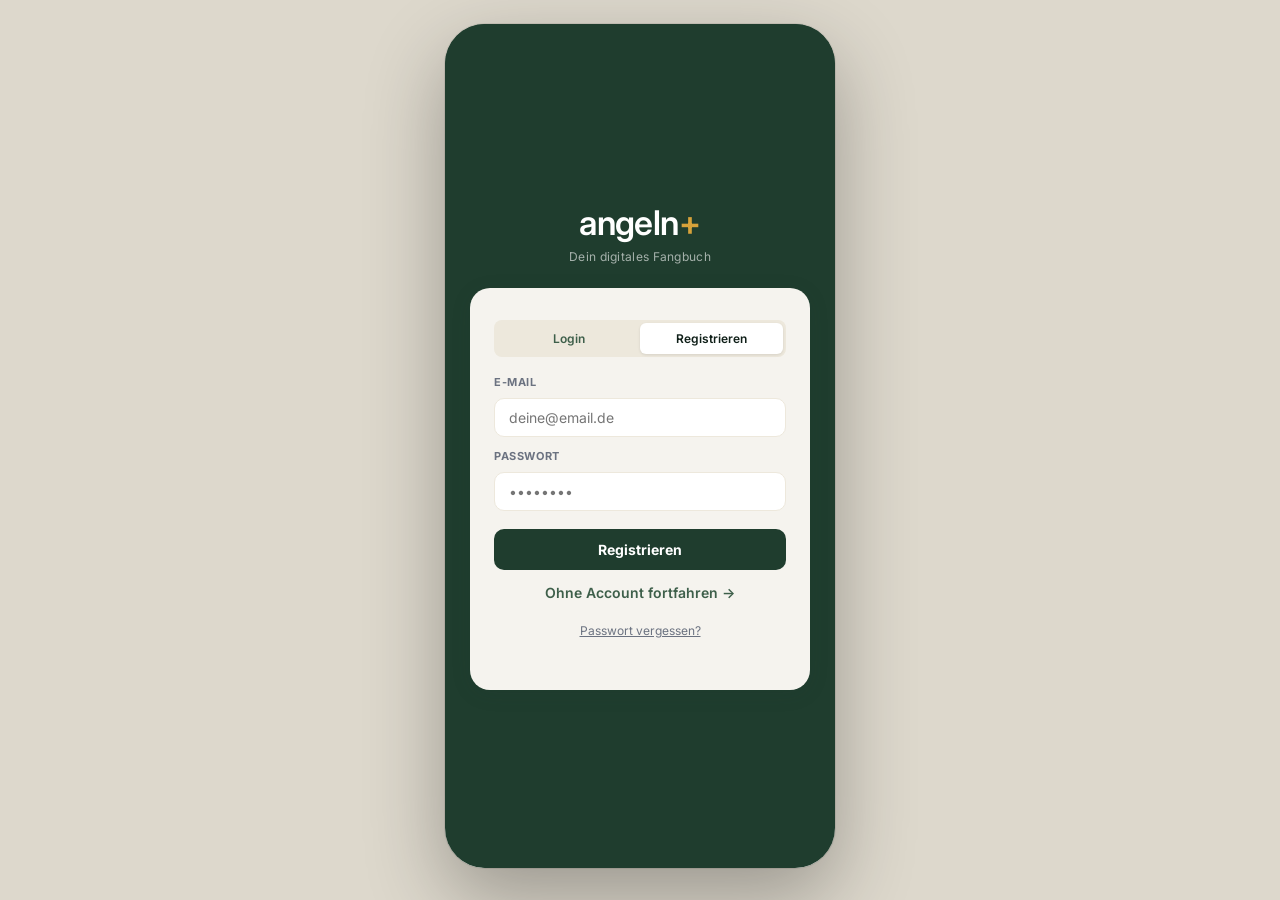
==== index.html @ 9037ef45 "Add files via upload" ====
<!DOCTYPE html>
<html lang="de">
<head>
<meta charset="UTF-8">
<meta name="viewport" content="width=device-width,initial-scale=1.0,maximum-scale=1.0,viewport-fit=cover,interactive-widget=resizes-content">
<title>Angeln+</title>
<meta name="theme-color" content="#1F3D2E">
<meta name="apple-mobile-web-app-capable" content="yes">
<meta name="apple-mobile-web-app-title" content="Angeln+">
<link rel="manifest" href="data:application/json;charset=utf-8,%7B%22name%22%3A%22Angeln%2B%22%2C%22short_name%22%3A%22Angeln%2B%22%2C%22start_url%22%3A%22.%22%2C%22display%22%3A%22standalone%22%2C%22background_color%22%3A%22%23F5F3EE%22%2C%22theme_color%22%3A%22%231F3D2E%22%7D">
<link rel="apple-touch-icon" href="data:image/svg+xml,<svg xmlns='http://www.w3.org/2000/svg' viewBox='0 0 100 100'><rect width='100' height='100' fill='%231F3D2E' rx='22'/><text y='68' x='50' font-size='52' font-weight='600' font-family='Inter,system-ui,sans-serif' text-anchor='middle' fill='%23A8D5B5'>A</text><text y='68' x='72' font-size='52' font-weight='700' font-family='Inter,system-ui,sans-serif' text-anchor='middle' fill='%23D6A23A'>+</text></svg>">
<link rel="preconnect" href="https://fonts.googleapis.com">
<link href="https://fonts.googleapis.com/css2?family=Inter:wght@300;400;500;600;700&display=swap" rel="stylesheet">
<script src="https://cdnjs.cloudflare.com/ajax/libs/Chart.js/4.4.1/chart.umd.min.js"></script>
<script src="https://cdn.jsdelivr.net/npm/@supabase/supabase-js@2"></script>
<link rel="stylesheet" href="https://unpkg.com/leaflet@1.9.4/dist/leaflet.css"/>
<script src="https://unpkg.com/leaflet@1.9.4/dist/leaflet.js"></script>
<link rel="stylesheet" href="https://unpkg.com/leaflet.markercluster@1.5.3/dist/MarkerCluster.css"/>
<link rel="stylesheet" href="https://unpkg.com/leaflet.markercluster@1.5.3/dist/MarkerCluster.Default.css"/>
<script src="https://unpkg.com/leaflet.markercluster@1.5.3/dist/leaflet.markercluster.js"></script>
<style>:root{
  /* v56 Design-System – Tanne / Salbei / Sand / Gold / Grau
     Variable-Namen bleiben für Rückwärtskompatibilität, Werte aktualisiert. */
  --cream:#F5F3EE;--cream-dark:#EDE8DC;
  --green-deep:#1F3D2E;--green-mid:#3E5F4A;--green-light:#7BAE8A;
  --green-pale:#C8DDD0;--green-mist:#E8F0EB;
  --beige:#F2EDE3;--text-dark:#0F1F18;--text-mid:#3E5F4A;--text-light:#6B7280;
  --gold:#D6A23A;--gold-l:#FBF3DE;--gold-d:#8B6420;
  --red:#B45A46;--rose:#FCE7E1;--rose-b:#F0AABB;--rose-t:#A04A38;
  --yellow:#FFF8E7;--yellow-b:#F0D890;--yellow-t:#7A5C10;
  --blue:#E6F1FB;--blue-t:#0C447C;
  --purple:#EEEDFE;--purple-t:#3C3489;
  --teal:#E1F5EE;--teal-t:#085041;
  /* v56 Aliase – neuer Code kann diese Namen nutzen */
  --tanne:#1F3D2E;--forest:#3E5F4A;--salbei:#E8F0EB;--salbei-lt:#F2F6F3;
  --sand:#F5F3EE;--sand-dark:#EDE8DC;--gold-soft:#FBF3DE;
  --grau:#6B7280;--grau-lt:#A8AEB5;--line:rgba(31,61,46,.08);--line-strong:rgba(31,61,46,.14);
  --sh-sm:0 2px 8px rgba(31,61,46,.06);--sh-md:0 4px 20px rgba(31,61,46,.12);
  --r:16px;--rs:10px;
  /* AP1: Inter only – Hierarchie via Weight & Größe.
     Alte Variablen-Namen bleiben für Rückwärtskompatibilität, mappen nun alle auf Inter. */
  --fa:'Inter',system-ui,-apple-system,sans-serif;
  --fs:'Inter',system-ui,-apple-system,sans-serif;
  --f-edit:'Inter',system-ui,-apple-system,sans-serif;
  --f-edit-text:'Inter',system-ui,-apple-system,sans-serif;
}
*{margin:0;padding:0;box-sizing:border-box;-webkit-tap-highlight-color:transparent;}

/* ═══════════════════════════════════════════════════════
   LAYOUT ENGINE – Starres Gehäuse, nur Mitte scrollt
   Drei Modi:
   1. Echter Browser (Desktop): zentriertes Phone-Mockup
   2. Mobiler Browser: füllt 100dvh, kein Rahmen
   3. Installed PWA: füllt 100dvh + safe-areas
═══════════════════════════════════════════════════════ */

/* ── Root-Variablen für Keyboard-sicheres Layout ── */
:root{
  --header-h: auto;   /* wird per JS gesetzt */
  --footer-h: 56px;   /* btabs Höhe */
  /* AP2: Nav-Clearance = btabs-Höhe + bottom-Offset + safe-area + Puffer.
     Wird von ALLEN scrollbaren Containern unten als padding-bottom genutzt,
     damit kein Content hinter der schwebenden Bottom-Nav verschwindet. */
  --nav-clearance: calc(var(--footer-h) + 24px + env(safe-area-inset-bottom, 0px) + 40px);
}

/* AP3: Grüner Boot-Loader (verhindert Login-Flash beim App-Start) */
#boot-loader{
  position:fixed;inset:0;z-index:99999;
  background:var(--green-deep);
  display:flex;flex-direction:column;align-items:center;justify-content:center;
  gap:24px;
  transition:opacity .3s ease;
  opacity:1;visibility:visible;
}
#boot-loader.gone{opacity:0;visibility:hidden;pointer-events:none;}
#boot-loader .bl-spinner{
  width:60px;height:60px;
  border:4px solid rgba(255,255,255,.20);
  border-top-color:#fff;
  border-radius:50%;
  animation:blSpin 1s linear infinite;
}
#boot-loader .bl-logo{
  font-family:var(--fa);font-size:28px;font-weight:500;color:#A8D5B5;letter-spacing:-.015em;
}
#boot-loader .bl-logo .hlogo-plus{color:var(--gold);font-weight:600;margin-left:1px;}
#boot-loader .bl-sub{
  font-size:12px;color:rgba(255,255,255,.60);letter-spacing:.5px;
}
@keyframes blSpin{to{transform:rotate(360deg);}}
:root{
  /* placeholder so we can keep the closing brace structure */
  --boot-loader-marker:1;
  --safe-top: env(safe-area-inset-top, 0px);
  --safe-bot: env(safe-area-inset-bottom, 0px);
}

/* ── Body: Desktop = Mockup-Modus ── */
html,body{
  height:100%;
  font-family:var(--fa);
  background:#ddd8cc;
  color:var(--text-dark);
  overscroll-behavior:none;
}
body{
  display:flex;
  justify-content:center;
  align-items:flex-start;
  padding:24px 16px 24px;
  /* v51: 100vh-Fallback für ältere Browser, 100dvh für moderne Mobile-Browser
     (vermeidet iOS-Adressleisten-Sprung). Reihenfolge wichtig — letzte Deklaration
     gewinnt wenn unterstützt. */
  min-height:100vh;
  min-height:100dvh;
}

/* ── .phone: Das Gehäuse ── */
.phone{
  /* Desktop-Mockup */
  width:390px;
  height:844px;
  min-height:unset;
  background:var(--cream);
  border-radius:40px;
  overflow:hidden;
  box-shadow:0 30px 80px rgba(0,0,0,.30), 0 0 0 1px rgba(0,0,0,.08);
  position:relative;
  /* Flex-Column: sbar + hdr = fix oben, btabs = fix unten, pages = Mitte */
  display:flex;
  flex-direction:column;
}

/* ── Mobile Browser & PWA: echtes Full-Screen ── */
@media (max-width:440px),(display-mode:standalone),(display-mode:fullscreen){
  body{
    padding:0;
    background:var(--green-deep);
    align-items:stretch;
    justify-content:stretch;
    min-height:100vh;        /* Fallback */
    min-height:100dvh;
    height:100vh;            /* Fallback */
    height:100dvh;
  }
  .phone{
    width:100%;
    min-height:100vh;        /* Fallback */
    min-height:100dvh;
    height:100vh;            /* Fallback */
    height:100dvh;
    border-radius:0;
    box-shadow:none;
    /* Safe Areas für Notch/HomeIndicator */
    padding-top:env(safe-area-inset-top,0px);
    padding-bottom:env(safe-area-inset-bottom,0px);
  }
  /* v51 Edge-to-Edge: Pages und Scroll-Container füllen die echte Geräte-Höhe.
     Wichtig:
     - Reihenfolge zwingend vh→dvh (vh als Fallback, dvh überschreibt in modernen Browsern)
     - --nav-clearance bleibt als padding-bottom auf Scroll-Containern erhalten,
       damit Content nicht hinter der schwebenden Bottom-Nav verschwindet. */
  .pages{min-height:100vh;min-height:100dvh;}
  .page{height:100%;min-height:100vh;min-height:100dvh;}
}

/* STATUS BAR */
/* HEADER – Notch/Dynamic Island sicher */
.hdr{background:var(--green-deep);padding:max(14px, env(safe-area-inset-top, 14px)) 16px 10px;flex-shrink:0;}
.hdr-bar{display:flex;align-items:center;justify-content:space-between;padding:0;}
.hbtn{width:38px;height:38px;background:rgba(255,255,255,.15);border:none;border-radius:10px;color:#fff;font-size:18px;cursor:pointer;display:flex;align-items:center;justify-content:center;transition:background .15s;flex-shrink:0;}
.hbtn:hover{background:rgba(255,255,255,.25);}
.hlogo{text-align:center;position:absolute;left:50%;top:50%;transform:translate(-50%,-50%);pointer-events:none;}
.hlogo-n{font-family:var(--fa);font-size:21px;font-weight:500;color:#A8D5B5;letter-spacing:-.015em;}
.hlogo-n .hlogo-plus{color:var(--gold);font-weight:600;margin-left:1px;}
.hlogo-s{font-size:10px;color:rgba(255,255,255,.55);margin-top:1px;}
.hdr-bar{position:relative;}
.hplus{background:var(--gold);font-size:18px;font-weight:600;border-radius:50%;width:32px;height:32px;color:#fff;box-shadow:0 2px 8px rgba(214,162,58,.25);}
.hplus:hover{background:#E0AE48;}
@keyframes plusTap{0%{transform:scale(1);}40%{transform:scale(1.25);background:#E8B856;}100%{transform:scale(1);background:var(--gold);}}
.hplus-tap{animation:plusTap .3s ease;}

/* v56 POLISH: BOTTOM TAB BAR – flache Edge-to-Edge-Leiste, konsistent auf allen Seiten */
.btabs{
  position:absolute;
  bottom:0;left:0;right:0;
  display:flex;align-items:center;justify-content:space-around;
  background:#fff;
  border-top:1px solid var(--line);
  z-index:100;
  padding:8px 4px max(8px,env(safe-area-inset-bottom,8px));
  flex-shrink:0;
}
.btab{
  flex:1;display:flex;flex-direction:column;align-items:center;gap:4px;
  cursor:pointer;padding:6px 4px;border:none;background:transparent;
  font-family:var(--fa);
  transition:color .15s,transform .15s cubic-bezier(.22,1,.36,1);
  -webkit-tap-highlight-color:transparent;
  color:var(--grau-lt);
}
@keyframes tabTap{0%{transform:scale(1);}35%{transform:scale(.88);}100%{transform:scale(1);}}
.btab:active{animation:tabTap .2s cubic-bezier(.22,1,.36,1);}
.btab-ico{width:24px;height:24px;color:currentColor;stroke-width:1.7;transition:color .2s;}
.btab-lbl{
  font-family:var(--fa);font-size:10.5px;font-weight:500;
  color:currentColor;letter-spacing:.01em;
  transition:color .2s,font-weight .1s;
}
.btab.on{color:var(--tanne);}
.btab.on .btab-lbl{font-weight:600;}

/* ═════════════════════════════════════════════════
   v56 PAGE-HEADER-PATTERN (auf allen Seiten gleich)
   ═════════════════════════════════════════════════ */
.ic{
  width:22px;height:22px;
  stroke:currentColor;stroke-width:1.7;
  stroke-linecap:round;stroke-linejoin:round;
  fill:none;flex-shrink:0;
}
.ic-sm{width:18px;height:18px;stroke-width:1.8;}
.ic-xs{width:14px;height:14px;stroke-width:2;}
.ic-lg{width:28px;height:28px;stroke-width:1.6;}
.ic-fish{width:30px;height:18px;stroke-width:1.6;}

.page-hdr{
  background:#fff;padding:14px 16px 14px;
  border-bottom:1px solid var(--line);
  display:flex;align-items:center;gap:12px;flex-shrink:0;
}
.page-hdr-back{
  display:flex;align-items:center;justify-content:center;
  width:32px;height:32px;border-radius:99px;background:var(--salbei);
  border:none;color:var(--tanne);flex-shrink:0;cursor:pointer;
  transition:background .15s;
}
.page-hdr-back:active{background:#DCE7DF;}
.page-hdr-back .ic{width:16px;height:16px;}
.page-hdr-icon-wrap{
  width:34px;height:34px;border-radius:11px;background:var(--salbei);
  display:flex;align-items:center;justify-content:center;color:var(--forest);
  flex-shrink:0;
}
.page-hdr-icon-wrap.gold-wrap{background:var(--gold-soft);color:#8B6420;}
.page-hdr-icon-wrap .ic{width:20px;height:20px;}
.page-hdr-left{flex:1;min-width:0;}
.page-hdr-title{
  font-family:var(--fa);font-size:20px;font-weight:600;
  color:var(--text-dark);letter-spacing:-.02em;line-height:1.15;
}
.page-hdr-sub{
  font-family:var(--fa);font-size:11.5px;color:var(--grau);
  font-weight:400;margin-top:2px;
}
.page-hdr-actions{display:flex;align-items:center;gap:6px;flex-shrink:0;}

.pill-btn{
  display:inline-flex;align-items:center;gap:6px;
  background:var(--salbei);border:none;border-radius:99px;
  padding:7px 13px;font-size:12px;font-weight:500;
  color:var(--tanne);font-family:var(--fa);cursor:pointer;
  transition:background .15s,transform .1s;
  -webkit-tap-highlight-color:transparent;
}
.pill-btn:active{background:#DCE7DF;transform:scale(.96);}
.pill-btn .ic{width:14px;height:14px;stroke-width:1.8;}
.pill-btn.icon-only{padding:7px;width:34px;height:34px;justify-content:center;}
.pill-btn.icon-only .ic{width:16px;height:16px;}

.pill-select{
  display:inline-flex;align-items:center;gap:4px;
  background:var(--salbei);border:none;border-radius:99px;
  padding:7px 10px 7px 13px;font-size:12px;font-weight:500;
  color:var(--tanne);font-family:var(--fa);cursor:pointer;
  appearance:none;-webkit-appearance:none;
  background-image:url("data:image/svg+xml;utf8,<svg xmlns='http://www.w3.org/2000/svg' width='10' height='10' viewBox='0 0 24 24' fill='none' stroke='%231F3D2E' stroke-width='2.5' stroke-linecap='round' stroke-linejoin='round'><polyline points='6 9 12 15 18 9'/></svg>");
  background-repeat:no-repeat;background-position:right 10px center;
  padding-right:26px;
}

.page-hdr-tabs{
  background:#fff;padding:0 16px;
  border-bottom:1px solid var(--line);
  display:flex;gap:18px;flex-shrink:0;overflow-x:auto;
  scrollbar-width:none;
}
.page-hdr-tabs::-webkit-scrollbar{display:none;}
.page-hdr-tab{
  font-size:13px;font-weight:500;color:var(--grau);
  padding:10px 0 10px;border-bottom:2px solid transparent;
  cursor:pointer;font-family:var(--fa);background:none;
  border-top:none;border-left:none;border-right:none;
  white-space:nowrap;
}
.page-hdr-tab.on{color:var(--tanne);font-weight:600;border-bottom-color:var(--tanne);}
.page-hdr-tab .badge{
  display:inline-block;margin-left:5px;padding:1px 6px;
  background:var(--gold);color:#fff;border-radius:99px;
  font-size:10px;font-weight:600;
}

/* ═════════════════════════════════════════════════
   v56 CHART-DETAIL Bausteine (Hero · Chart · Window · Stats)
   ═════════════════════════════════════════════════ */
.chart-hero{
  background:#fff;border:1px solid var(--line);border-radius:18px;
  padding:14px 16px 12px;margin:0 2px 12px;
}
.chart-hero-row{display:flex;align-items:flex-start;justify-content:space-between;gap:10px;}
.chart-hero-info{flex:1;min-width:0;}
.chart-hero-lbl{
  font-family:var(--fa);font-size:10px;font-weight:600;letter-spacing:.08em;
  text-transform:uppercase;color:var(--grau);margin-bottom:4px;
  display:flex;align-items:center;gap:5px;
}
.chart-hero-lbl .ic{width:12px;height:12px;color:var(--forest);}
.chart-hero-val{
  font-family:var(--fa);font-size:34px;font-weight:600;color:var(--text-dark);
  letter-spacing:-.03em;line-height:1;display:flex;align-items:baseline;gap:3px;
}
.chart-hero-val .unit{font-size:14px;font-weight:500;color:var(--grau);letter-spacing:0;}
.chart-hero-meta{
  font-family:var(--fa);font-size:12px;color:var(--grau);font-weight:400;margin-top:5px;
}
.chart-hero-trend{
  display:flex;align-items:center;gap:4px;
  background:var(--salbei);color:var(--tanne);
  padding:5px 10px;border-radius:99px;
  font-size:11px;font-weight:600;flex-shrink:0;font-family:var(--fa);
}
.chart-hero-trend.up{background:#E8F2EA;color:#2D6A4F;}
.chart-hero-trend.down{background:var(--rose);color:var(--rose-t);}
.chart-hero-trend .ic{width:11px;height:11px;stroke-width:2;}

.chart-card{
  background:#fff;border:1px solid var(--line);border-radius:18px;
  padding:12px 0 0;margin:0 2px 12px;overflow:hidden;
}
.chart-card-hdr{
  display:flex;align-items:flex-start;justify-content:space-between;
  padding:0 16px 8px;gap:10px;
}
.chart-card-title{
  font-family:var(--fa);font-size:13px;font-weight:600;color:var(--text-dark);letter-spacing:-.005em;
}
.chart-card-sub{
  font-family:var(--fa);font-size:10.5px;color:var(--grau);font-weight:400;margin-top:1px;
}
.chart-card-nav{display:flex;gap:6px;align-items:center;}
.chart-card-nav button{
  width:28px;height:28px;border-radius:99px;border:1px solid var(--line);
  background:#fff;color:var(--tanne);cursor:pointer;
  display:flex;align-items:center;justify-content:center;
  font-family:var(--fa);
}
.chart-card-nav button:active{background:var(--salbei);}
.chart-card-nav button .ic{width:14px;height:14px;}
.chart-card-nav-lbl{
  font-family:var(--fa);font-size:10px;font-weight:600;color:var(--grau);
  letter-spacing:.06em;text-transform:uppercase;
  min-width:64px;text-align:center;
}
.chart-svg-wrap{padding:0 6px;position:relative;}
.chart-svg-wrap svg{display:block;width:100%;height:auto;}

/* Day-Strip unter dem Chart — 14 Spalten als CSS-Grid (kein horizontaler Scroll) */
.day-strip{
  display:grid;grid-template-columns:repeat(14,minmax(0,1fr));
  background:#fff;border-top:1px solid var(--line);
  padding:8px 6px 12px;gap:1px;
}
.day-cell{
  display:flex;flex-direction:column;align-items:center;gap:2px;
  padding:6px 1px;border-radius:8px;
  text-align:center;cursor:pointer;
}
.day-cell.past{opacity:.45;}
.day-cell.today{background:var(--tanne);color:#fff;}
.day-cell.today .day-num,.day-cell.today .day-dow{color:#fff;}
.day-num{
  font-family:var(--fa);font-size:12px;font-weight:600;color:var(--text-dark);
  letter-spacing:-.02em;line-height:1;
}
.day-dow{
  font-family:var(--fa);font-size:9px;font-weight:600;color:var(--grau);
  text-transform:uppercase;letter-spacing:.04em;
}

/* Best-Window-Card (gold akzentuiert) */
.window-card{
  background:linear-gradient(135deg,var(--gold-soft) 0%,#fff 65%);
  border:1px solid rgba(214,162,58,.22);border-radius:16px;
  padding:14px 16px;margin:0 2px 12px;display:flex;gap:12px;align-items:center;
}
.window-card-ico{
  width:38px;height:38px;border-radius:12px;background:rgba(214,162,58,.18);
  color:var(--gold);display:flex;align-items:center;justify-content:center;
  flex-shrink:0;
}
.window-card-ico .ic{width:20px;height:20px;}
.window-card-info{flex:1;min-width:0;}
.window-card-lbl{
  font-family:var(--fa);font-size:10px;font-weight:600;letter-spacing:.08em;
  text-transform:uppercase;color:#8B6420;margin-bottom:1px;
}
.window-card-title{
  font-family:var(--fa);font-size:14px;font-weight:600;color:var(--text-dark);letter-spacing:-.01em;
}
.window-card-sub{
  font-family:var(--fa);font-size:11.5px;color:var(--grau);margin-top:2px;
}

/* Stats-Tiles (Min/Schnitt/Max) */
.chart-stats{
  display:grid;grid-template-columns:repeat(3,1fr);gap:8px;
  margin:0 2px 12px;
}
.chart-stat{
  background:#fff;border:1px solid var(--line);border-radius:14px;
  padding:10px 6px;text-align:center;
}
.chart-stat-lbl{
  font-family:var(--fa);font-size:10px;font-weight:600;color:var(--grau);
  text-transform:uppercase;letter-spacing:.06em;
}
.chart-stat-val{
  font-family:var(--fa);font-size:18px;font-weight:600;color:var(--text-dark);
  letter-spacing:-.02em;line-height:1;margin-top:4px;
}
.chart-stat-val.compact{font-size:14px;}
.chart-stat-val .unit{font-size:11px;font-weight:500;color:var(--grau);margin-left:1px;}

/* PAGES — v51: explizit height:100% + flex:1 für Edge-to-Edge */
.pages{display:flex;flex-direction:column;flex:1;height:100%;min-height:0;overflow:hidden;}
.page{display:none;flex-direction:column;flex:1;height:100%;min-height:0;overflow:hidden;}
.page.on{display:flex;}

/* SCROLL-BEREICH – AP2: globaler Navi-Cutoff-Fix · nutzt --nav-clearance damit
   nichts mehr durch die schwebende Bottom-Nav verdeckt wird */
.sc{flex:1;overflow-y:auto;overflow-x:hidden;-webkit-overflow-scrolling:touch;overscroll-behavior-y:contain;padding:16px 16px var(--nav-clearance);scrollbar-width:none;}
.sc::-webkit-scrollbar{display:none;}
/* Spezialfall Map-Page: Full-Height ohne padding-bottom (Map ist immer full-bleed) */
#page-map .sc{padding:0!important;}

/* FULLSCREEN OVERLAYS – AP2: anti-wobble fix */
.fsov{
  position:absolute;inset:0;z-index:105;
  width:100%;height:100%;
  display:flex;flex-direction:column;
  background:var(--cream);
  transform:translateY(100%);
  transition:transform .32s cubic-bezier(.22,1,.36,1);
  overflow-x:hidden;overflow-y:hidden;
  overscroll-behavior:contain;
  touch-action:pan-y;
  visibility:hidden;pointer-events:none;
}
.fsov.on{transform:translateY(0);visibility:visible;pointer-events:auto;}

/* AP2: Foto-Lightbox */
.photo-lightbox{position:fixed;inset:0;z-index:9999;background:rgba(0,0,0,.92);display:flex;align-items:center;justify-content:center;animation:lbFadeIn .25s ease;}
.photo-lightbox img{max-width:92vw;max-height:85vh;border-radius:12px;object-fit:contain;box-shadow:0 8px 40px rgba(0,0,0,.5);}
.photo-lightbox-close{position:absolute;top:16px;right:16px;width:40px;height:40px;border-radius:50%;background:rgba(255,255,255,.2);border:none;color:#fff;font-size:20px;cursor:pointer;display:flex;align-items:center;justify-content:center;backdrop-filter:blur(6px);}
@keyframes lbFadeIn{from{opacity:0}to{opacity:1}}

/* v56 POLISH: Overlay-Header global an Page-Header-Pattern angeglichen
   → ALLE bestehenden .fshdr-Header bekommen automatisch den neuen Look:
   Weiß statt Tanne, Inter Bold Title, grauer Subtitle, Salbei-✕-Pille */
.fshdr{
  background:#fff;padding:14px 16px;color:var(--text-dark);
  display:flex;align-items:center;gap:12px;flex-shrink:0;
  position:relative;
  border-bottom:1px solid var(--line);
}
.fstitle{
  font-family:var(--fa);font-size:20px;font-weight:600;flex:1;
  color:var(--text-dark);letter-spacing:-.02em;line-height:1.15;
}
.fsmeta{
  font-family:var(--fa);font-size:11.5px;color:var(--grau);
  margin-top:2px;font-weight:400;
}

/* X-Button als Salbei-Pille (statt weißer Glasmorphism) */
.xbtn{
  position:absolute;top:11px;right:14px;
  background:var(--salbei);border:none;color:var(--tanne);
  width:34px;height:34px;border-radius:50%;cursor:pointer;
  font-size:14px;display:flex;align-items:center;justify-content:center;
  z-index:10;flex-shrink:0;
  transition:background .15s;font-family:var(--fa);font-weight:500;
}
.xbtn:hover{background:#DCE7DF;}
.xbtn:active{background:#DCE7DF;transform:scale(.94);}

/* Spezial: Overlays die einen farbigen Header behalten sollen (z.B. Live-Catch rot) */
.fshdr.fshdr-tinted{color:#fff;border-bottom:none;}
.fshdr.fshdr-tinted .fstitle{color:#fff;}
.fshdr.fshdr-tinted .fsmeta{color:rgba(255,255,255,.7);}
.fshdr.fshdr-tinted .xbtn{background:rgba(255,255,255,.18);color:#fff;}
.fshdr.fshdr-tinted .xbtn:hover{background:rgba(255,255,255,.32);}

/* AP3: Optionales Icon-Wrap im fshdr — analog zu page-hdr-icon-wrap */
.fshdr-icon-wrap{
  width:34px;height:34px;border-radius:11px;background:var(--salbei);
  display:flex;align-items:center;justify-content:center;color:var(--forest);
  flex-shrink:0;
}
.fshdr-icon-wrap.gold-wrap{background:var(--gold-soft);color:#8B6420;}
.fshdr-icon-wrap .ic{width:18px;height:18px;}

/* AP3: Konsistenter Schließen-Button für Overlays mit dunklem Hintergrund (Foto-Hero etc.) */
.xbtn-on-photo{
  position:absolute;top:14px;right:14px;
  background:rgba(0,0,0,.45);color:#fff;border:none;
  width:36px;height:36px;border-radius:50%;cursor:pointer;
  display:flex;align-items:center;justify-content:center;
  z-index:5;flex-shrink:0;backdrop-filter:blur(6px);
  -webkit-backdrop-filter:blur(6px);
  transition:background .15s,transform .1s;
  font-family:var(--fa);font-weight:500;font-size:14px;
}
.xbtn-on-photo:hover{background:rgba(0,0,0,.6);}
.xbtn-on-photo:active{transform:scale(.94);}
.xbtn-on-photo .ic{width:16px;height:16px;stroke-width:2;}

/* AP3: Overlay-Body Utility-Padding — sauber, konsistent, optional einsetzbar */
.overlay-pad{padding:18px 18px max(28px,var(--nav-clearance));}
.overlay-pad-tight{padding:14px 16px max(24px,var(--nav-clearance));}
.section-gap{margin-top:18px;}
.section-gap-lg{margin-top:24px;}
.section-label-clean{
  font-size:11px;font-weight:600;letter-spacing:.6px;
  text-transform:uppercase;color:var(--text-light);
  margin-bottom:8px;
}

/* AP4: Form & Button Konsistenz — rein additive Klassen, nutzen Designsystem */
/* Sekundärer Button (transparent, dezent) — z.B. für „Abbrechen", Helper-Aktionen */
.btn-sec{
  width:100%;padding:13px 14px;background:transparent;
  border:1.5px solid var(--cream-dark);border-radius:var(--rs);
  font-size:14px;font-weight:600;font-family:var(--fa);
  color:var(--text-mid);cursor:pointer;
  transition:background .15s,border-color .15s,color .15s;
}
.btn-sec:hover{background:var(--cream);border-color:var(--green-pale);color:var(--green-deep);}
.btn-sec:active{transform:scale(.98);}

/* Standard-Abstand für aufeinanderfolgende Input-Gruppen in Overlays */
.ig.ig-mb{margin-bottom:14px;}
.ig.ig-mb-lg{margin-bottom:20px;}

/* Helper-Text unterhalb von Eingabe-Sektionen */
.form-helper-text{
  text-align:center;margin-top:18px;
  font-size:11px;color:var(--text-light);
  line-height:1.5;
}

/* Profil-Edit: Dokumente-Box und Upload-Buttons */
.profile-doc-box{
  margin-bottom:20px;padding:14px 16px;
  background:var(--cream-dark);border-radius:var(--r);
}
.profile-doc-box .il{display:block;margin-bottom:10px;}
.profile-doc-btn{
  width:100%;padding:12px;background:#fff;
  border:1.5px dashed var(--green-pale);border-radius:var(--rs);
  font-size:13px;font-weight:600;font-family:var(--fa);
  cursor:pointer;color:var(--green-deep);
  display:flex;align-items:center;justify-content:center;gap:8px;
  transition:background .15s,border-color .15s;
}
.profile-doc-btn + .profile-doc-btn{margin-top:8px;}
.profile-doc-btn:hover{background:var(--green-mist);border-color:var(--green-mid);}

/* Footer-Section in Profil mit Trennlinie und Danger-Block */
.profile-danger-section{
  margin-top:40px;padding-top:20px;
  border-top:1px solid var(--cream-dark);
}
.profile-danger-section .form-helper-text{margin-top:6px;}

/* AP5: Statistik & Ziele Konsolidierung — additiv, nutzt Designsystem */

/* Goal-Card: Achieved-State ruhiger und hochwertiger (kein Schimmern, dezenter Goldton) */
#page-stats .goal-card.achieved,
#fs-more-stats .goal-card.achieved,
#fs-stats-details .goal-card.achieved{
  background:linear-gradient(135deg, #FBF3DE 0%, #F5E9C2 100%);
  border:1.5px solid #D6A23A;
  animation:none;
  box-shadow:0 2px 10px rgba(214,162,58,.18);
}
#page-stats .goal-card.achieved .goal-name,
#fs-more-stats .goal-card.achieved .goal-name,
#fs-stats-details .goal-card.achieved .goal-name{color:#7a5a00;font-weight:700;}
#page-stats .goal-card.achieved .goal-progress,
#fs-more-stats .goal-card.achieved .goal-progress,
#fs-stats-details .goal-card.achieved .goal-progress{color:#8B6420;font-weight:700;}
#page-stats .goal-achieved-badge,
#fs-more-stats .goal-achieved-badge,
#fs-stats-details .goal-achieved-badge{
  background:var(--gold);color:var(--green-deep);
  font-weight:700;letter-spacing:.5px;
  box-shadow:none;
}

/* "Weitere Statistiken" CTA — ruhigere, hellere Variante */
#page-stats .st-mehr-kachel{
  background:#fff;
  border:1px solid var(--line);
  box-shadow:var(--sh-sm);
  color:var(--text-dark);
}
#page-stats .st-mehr-kachel:hover{
  box-shadow:0 4px 14px rgba(31,61,46,.10);
  transform:translateY(-1px);
}
#page-stats .st-mehr-title{color:var(--text-dark);font-weight:600;font-size:15px;letter-spacing:-.005em;}
#page-stats .st-mehr-sub{color:var(--text-light);font-size:12px;}
#page-stats .st-mehr-arrow{color:var(--green-mid);}

/* Goal-Edit Overlay Komponenten */
.goal-edit-list{padding:16px 16px 0;}
.goal-edit-empty{
  text-align:center;padding:40px 24px;
}
.goal-edit-empty-ico{
  width:56px;height:56px;border-radius:18px;
  background:var(--gold-soft);color:var(--gold-d);
  display:flex;align-items:center;justify-content:center;
  margin:0 auto 14px;
}
.goal-edit-empty-ico .ic{width:28px;height:28px;}
.goal-edit-empty-title{font-size:16px;font-weight:700;color:var(--text-dark);margin-bottom:8px;}
.goal-edit-empty-text{font-size:13px;color:var(--text-light);line-height:1.6;margin-bottom:24px;}

.goal-row{
  background:#fff;border:1px solid var(--line);
  border-radius:var(--r);padding:14px 16px;margin-bottom:10px;
  box-shadow:var(--sh-sm);
  display:flex;align-items:center;gap:14px;
}
.goal-row.achieved{
  background:linear-gradient(135deg,#FBF3DE 0%,#F5E9C2 100%);
  border:1.5px solid #D6A23A;
}
.goal-row-info{flex:1;min-width:0;}
.goal-row-label{
  font-size:14px;font-weight:700;color:var(--text-dark);
  margin-bottom:3px;line-height:1.3;
}
.goal-row.achieved .goal-row-label{color:#7a5a00;}
.goal-row-yr{font-size:10px;color:var(--text-light);margin-left:6px;font-weight:500;}
.goal-row-meta{
  font-size:11px;color:var(--text-light);
  font-weight:600;letter-spacing:.4px;
}
.goal-row.achieved .goal-row-meta{color:#8B6420;}
.goal-row-meta .gr-tag-ach{color:#8B6420;font-weight:700;margin-left:4px;}
.goal-row-bar{
  height:4px;background:rgba(200,221,208,.4);
  border-radius:2px;margin-top:6px;overflow:hidden;
}
.goal-row-bar-fill{
  height:100%;border-radius:2px;
  background:var(--green-mid);
  transition:width .3s;
}
.goal-row.achieved .goal-row-bar-fill{background:var(--gold);}
.goal-row-del{
  background:rgba(180,90,70,.10);border:none;
  width:34px;height:34px;border-radius:50%;cursor:pointer;
  display:flex;align-items:center;justify-content:center;
  flex-shrink:0;color:var(--rose-t);
  transition:background .15s;
}
.goal-row-del:hover{background:rgba(180,90,70,.20);}
.goal-row-del .ic{width:16px;height:16px;}

.goal-add-row{padding:4px 16px 12px;}
.goal-add-btn{
  width:100%;padding:13px 14px;background:var(--green-mist);
  border:1.5px dashed var(--green-pale);border-radius:var(--rs);
  font-size:13px;font-weight:600;font-family:var(--fa);
  cursor:pointer;color:var(--green-deep);
  display:flex;align-items:center;justify-content:center;gap:6px;
  transition:background .15s,border-color .15s;
}
.goal-add-btn:hover{background:var(--green-pale);border-color:var(--green-mid);}

.goal-save-row{padding:0 16px 24px;}

/* More-Stats: Erfolgsquote-Card ohne dominante Emojis */
#fs-more-stats .st-rate-num{font-family:var(--fa);font-weight:700;letter-spacing:-.025em;}

/* AP6: Gruppen, Social Feed, Community — additive Konsistenz-Klassen */

/* Gruppen Empty-States (Hub, Discover, Login-Required) */
.grp-empty-state{
  text-align:center;padding:40px 24px;
}
.grp-empty-ico{
  width:64px;height:64px;border-radius:18px;
  background:var(--salbei);color:var(--forest);
  display:flex;align-items:center;justify-content:center;
  margin:0 auto 16px;
}
.grp-empty-ico .ic{width:30px;height:30px;}
.grp-empty-ico.cloud-tone{background:var(--blue);color:var(--blue-t);}
.grp-empty-title{
  font-size:16px;font-weight:700;color:var(--text-dark);
  margin-bottom:8px;letter-spacing:-.01em;
}
.grp-empty-text{
  font-size:13px;color:var(--text-light);
  line-height:1.6;margin-bottom:22px;
  padding:0 8px;
}
.grp-empty-actions{
  display:flex;flex-direction:column;gap:10px;
  padding:0 16px;
}
.grp-empty-actions .btn{margin-top:0;}

/* Discover-Tab State-Badges (auf Group-Items) */
.grp-state-badge{
  display:inline-flex;align-items:center;gap:4px;
  font-size:10px;font-weight:700;
  padding:3px 9px;border-radius:99px;
  letter-spacing:.2px;flex-shrink:0;
  font-family:var(--fa);
}
.grp-state-badge.is-member{background:var(--green-mist);color:var(--green-mid);}
.grp-state-badge.is-pending{background:var(--gold-l);color:var(--gold-d);}
.grp-state-badge.is-view{background:transparent;color:var(--text-light);font-weight:600;font-size:11px;padding:0;}

/* Discover-Tab Loading & Empty (innerhalb der Discover-Liste) */
.discover-status{
  text-align:center;padding:24px;
  font-size:13px;color:var(--text-light);
}
.discover-status.error{color:var(--rose-t);font-size:12px;padding:16px;}

/* Group-Item Icon-Background-Variants — werden über Klassen statt Inline-Style gesetzt */
.grp-item-ico.ico-elite{background:linear-gradient(135deg,#f6d365,#fda085);}
.grp-item-ico.ico-public{background:var(--blue);}
.grp-item-ico.ico-private{background:var(--green-mist);}

/* Group-Hub Discover-Search Wrapper mit i-search Prefix */
.grp-discover-search{
  position:relative;margin-bottom:14px;
}
.grp-discover-search .if{padding-left:38px;}
.grp-discover-search .gds-icon{
  position:absolute;left:13px;top:50%;transform:translateY(-50%);
  width:16px;height:16px;color:var(--grau);pointer-events:none;
}

/* Group-Item Admin-Badge (statt Inline-Style) */
.grp-admin-badge{
  font-size:9px;padding:1px 6px;background:var(--gold-l);
  color:var(--gold-d);border-radius:8px;font-weight:700;
  letter-spacing:.3px;margin-left:4px;
}

/* Group-Hub Discover-Code-Section: Helper-Text */
.discover-code-section .dcs-help{
  font-size:10px;color:var(--text-light);margin-top:8px;
}

/* AP7: Feed, Catch Cards, Kommentare — additive Politur (rein visuell) */

/* Catch-Card ohne Foto: subtileres Top, klare Trennung */
.catch-card .catch-card-no-photo{
  padding:16px 16px 10px;
  background:linear-gradient(135deg, var(--green-mist) 0%, #fff 65%);
  align-items:flex-end;gap:10px;
}
.catch-card .catch-card-no-photo .catch-card-photo-fish{
  font-size:11px;font-weight:600;color:var(--text-light);
  text-transform:uppercase;letter-spacing:.05em;
}
.catch-card .catch-card-no-photo .catch-card-photo-len{
  font-size:26px;font-weight:600;color:var(--gold-d);
  letter-spacing:-.02em;line-height:1;
}
.catch-card .catch-card-no-photo .catch-card-photo-len .unit{
  font-size:14px;font-weight:500;color:var(--grau);
}

/* Catch-Card Body: Nur leichte Padding-Konsolidierung (additiv) */
.catch-card .catch-card-body{padding:14px 14px 0;}

/* Catch-Card Chips: Etwas leichter, weniger Tanne-Last */
.catch-card .catch-card-chips{gap:6px;margin-bottom:12px;}
.catch-card .catch-card-chip{
  background:var(--salbei-lt);color:var(--green-deep);
  padding:5px 10px;font-weight:500;
  border:1px solid rgba(31,61,46,.06);
}
.catch-card .catch-card-chip .ic{color:var(--green-mid);}

/* Catch-Card Actions: Konsistente Höhe, Hover-State */
.catch-card .catch-card-actions{
  padding:8px 14px;gap:18px;
  background:transparent;
}
.catch-card .catch-card-act{
  font-size:13px;font-weight:500;color:var(--grau);
  padding:6px 4px;border-radius:8px;
  transition:color .15s,background .15s;
}
.catch-card .catch-card-act:hover{color:var(--text-dark);}
.catch-card .catch-card-act.liked{color:#d44;font-weight:700;}
.catch-card .catch-card-act.liked .ic{fill:#d44;stroke:#d44;}

/* Inline-Comment-Expand: Empty-State moderner */
.cm-expand-empty{
  display:flex;align-items:center;justify-content:center;gap:8px;
  font-size:12px;color:var(--text-light);
  padding:14px 8px 10px;
  text-align:center;
}
.cm-expand-empty .ic{
  width:14px;height:14px;color:var(--grau-lt);stroke-width:1.7;
}

/* Inline-Comment-Form Input: an .if angleichen (sanft, nicht riskant) */
.cm-expand-form input{
  background:#fff;border:1.5px solid var(--cream-dark);
  color:var(--text-dark);font-weight:500;
  transition:border-color .2s, background .2s;
}
.cm-expand-form input:focus{
  border-color:var(--green-mid);background:#fff;
}
.cm-expand-form input::placeholder{
  color:var(--text-light);font-weight:400;
}
.cm-expand-form button:hover{background:#1f3a26;}
.cm-expand-form button:active{transform:scale(.92);}

/* Inline-Comment-Row: ruhigere Typografie */
.cm-expand-row-name{color:var(--green-deep);}
.cm-expand-row-time{font-weight:500;}

/* Catch-Detail Action-Buttons: Konsistente Größe ohne Inline-Override */
#fs-catch-detail .catch-card-act{font-size:14px;}

/* AP8: Chat, Reply Quote, Swipe Hint, Chat Eingabe — additive Politur (rein visuell) */

/* Chat-Bubble: subtiler Border, Schatten ruhiger, Time-Hierarchie */
.feed-msg .feed-msg-bubble{
  border:1px solid var(--line);
  box-shadow:0 1px 3px rgba(31,61,46,.04);
  max-width:80%;
  padding:10px 14px 8px;
}
.feed-msg .feed-msg-name{
  font-size:11.5px;font-weight:600;
  color:var(--green-deep);
  letter-spacing:-.005em;
  margin-bottom:4px;
}
.feed-msg .feed-msg-time{
  font-size:10px;color:var(--grau);
  font-weight:500;
  margin-top:6px;letter-spacing:.02em;
}

/* Eigene Nachricht: Salbei-Hintergrund mit dezentem Akzent */
.feed-msg.own .feed-msg-bubble{
  background:var(--green-mist);
  border-color:rgba(31,61,46,.10);
}
.feed-msg.own .feed-msg-name{color:var(--green-deep);}

/* Reply-Quote: hochwertigere Zitatkarte mit Salbei-Akzent */
.feed-msg-bubble .feed-msg-quote{
  background:var(--salbei-lt);
  border-left:3px solid var(--gold);
  border-radius:8px;
  padding:7px 11px;
  margin:0 0 8px;
  transition:background .15s;
}
.feed-msg-bubble .feed-msg-quote:hover{background:var(--salbei);}
.feed-msg-bubble .feed-msg-quote-name{
  color:var(--gold-d);
  font-size:11px;font-weight:600;
  letter-spacing:-.005em;
  margin-bottom:2px;
}
.feed-msg-bubble .feed-msg-quote-text{
  color:var(--text-mid);
  font-size:12px;line-height:1.45;
}
.feed-msg.own .feed-msg-quote{background:rgba(255,255,255,.55);}
.feed-msg.own .feed-msg-quote:hover{background:rgba(255,255,255,.8);}

/* Swipe-Reply-Indicator: minimal verfeinert (gleiche Position, Touch-Logik unangetastet) */
.feed-msg .feed-msg-swipe-ico{
  background:var(--green-deep);
  box-shadow:0 2px 6px rgba(31,61,46,.20);
  font-size:13px;
}

/* Chat-Eingabezeile: an .if-Stil angeglichen, Send-Button verfeinert */
.grp-chat-wa{
  background:#fff;
  border-top:1px solid var(--line);
  box-shadow:0 -1px 4px rgba(31,61,46,.05);
}
.grp-chat-wa-btn{
  color:var(--grau);
  transition:background .15s, color .15s;
}
.grp-chat-wa-btn .ic{width:18px;height:18px;stroke-width:1.7;}
.grp-chat-wa-btn:hover{background:var(--cream);color:var(--green-deep);}
.grp-chat-wa-input{
  background:var(--beige);
  border-color:var(--cream-dark);
  color:var(--text-dark);
  font-weight:500;
}
.grp-chat-wa-input:focus{
  border-color:var(--green-mid);
  background:#fff;
}
.grp-chat-wa-input::placeholder{
  color:var(--text-light);font-weight:400;
}
.grp-chat-wa-send{
  box-shadow:0 2px 6px rgba(31,61,46,.20);
  transition:background .15s, transform .1s, box-shadow .15s;
}
.grp-chat-wa-send:hover{background:#1f3a26;box-shadow:0 3px 8px rgba(31,61,46,.30);}

/* Reply-Banner über der Eingabe: ruhiger und konsistenter */
.grp-chat-reply{
  background:var(--salbei-lt);
  border-bottom:none;
  border-radius:8px;
  padding:8px 12px;
  margin:0 4px 6px;
  position:relative;
}
.grp-chat-reply-bar{
  background:var(--gold);
}
.grp-chat-reply-name{
  color:var(--gold-d);font-weight:600;
  letter-spacing:-.005em;
}
.grp-chat-reply-text{color:var(--text-mid);}
.grp-chat-reply-x{
  color:var(--text-mid);
  transition:background .15s, color .15s;
}
.grp-chat-reply-x:hover{background:var(--cream-dark);color:var(--text-dark);}

/* Photo-Preview im Chat-Bar (analog) */
.grp-chat-photo-preview{
  background:var(--cream);
  border-radius:8px;border-bottom:none;
  padding:8px 10px;
  margin:0 4px 6px;
}
.grp-chat-photo-preview .gpp-x{
  transition:background .15s, color .15s;
}
.grp-chat-photo-preview .gpp-x:hover{background:var(--cream-dark);color:var(--text-dark);}

/* AP9: Catch Detail + Member Profile Politur (rein visuell, additiv) */

/* Catch-Detail Body-Wrapper */
#fs-catch-detail .cd-body{padding:16px 16px max(16px, var(--nav-clearance));}

/* Catch-Detail Hero ohne Foto: hochwertiger Salbei-Mist-Look (analog AP7 Catch-Card) */
.cd-hero-no-photo{
  position:relative;padding:36px 24px 28px;
  background:linear-gradient(150deg, var(--green-mist) 0%, var(--salbei-lt) 70%, #fff 100%);
  text-align:center;color:var(--text-dark);
  border-bottom:1px solid var(--line);
}
.cd-hero-no-photo .cd-hero-fish{
  font-size:48px;margin-bottom:6px;line-height:1;
  filter:drop-shadow(0 2px 6px rgba(31,61,46,.10));
}
.cd-hero-no-photo .cd-hero-name{
  font-family:var(--fa);font-size:24px;font-weight:600;
  color:var(--text-dark);letter-spacing:-.02em;line-height:1.1;
}
.cd-hero-no-photo .cd-hero-meta{
  font-size:13px;color:var(--text-mid);margin-top:6px;
}
.cd-hero-no-photo .cd-hero-meta strong{color:var(--gold-d);font-weight:600;letter-spacing:-.02em;}

/* Catch-Detail Photo-Hero — Inline-Style-Reduktion */
.cd-photo-wrap{
  position:relative;width:100%;background:#1a1d1a;
  aspect-ratio:4/3;cursor:pointer;overflow:hidden;
}
.cd-photo-wrap img{width:100%;height:100%;object-fit:cover;display:block;}
.cd-photo-overlay{
  position:absolute;left:16px;right:16px;bottom:14px;
  color:#fff;text-shadow:0 2px 6px rgba(0,0,0,.6);
}
.cd-photo-overlay .cd-photo-fish{
  font-size:24px;font-weight:700;font-family:var(--fa);
  letter-spacing:-.02em;line-height:1.1;
}
.cd-photo-overlay .cd-photo-meta{font-size:14px;opacity:.92;margin-top:2px;}
.cd-zoom-pill{
  position:absolute;top:14px;left:14px;
  background:rgba(0,0,0,.45);color:#fff;
  font-size:11px;padding:6px 11px;border-radius:14px;
  display:inline-flex;align-items:center;gap:6px;
  backdrop-filter:blur(6px);-webkit-backdrop-filter:blur(6px);
  font-weight:500;
}
.cd-zoom-pill .ic{width:13px;height:13px;stroke-width:1.8;}

/* Catch-Detail User-Row (Avatar + Name + Datum) */
.cd-user-row{
  display:flex;align-items:center;gap:10px;
  margin-bottom:18px;
}
.cd-user-row .catch-card-avatar{width:36px;height:36px;font-size:14px;}
.cd-user-row .cd-user-name{
  font-weight:600;font-size:14px;color:var(--text-dark);
  letter-spacing:-.005em;
}
.cd-user-row .cd-user-meta{
  font-size:11px;color:var(--text-light);margin-top:1px;
}

/* Catch-Detail Cards (Gewässer/Spot/Fangdaten/Wetter/Map) */
.cd-card{
  background:#fff;padding:14px;
  border-radius:14px;border:1px solid var(--line);
  box-shadow:0 1px 3px rgba(31,61,46,.04);
  margin-bottom:14px;
}
.cd-card-label{
  font-size:10px;color:var(--text-light);
  text-transform:uppercase;letter-spacing:.6px;
  font-weight:600;margin-bottom:6px;
  display:flex;align-items:center;gap:6px;
}
.cd-card-label .ic{width:12px;height:12px;color:var(--green-mid);stroke-width:1.7;}
.cd-card-value{font-size:14px;font-weight:600;color:var(--text-dark);}

/* Catch-Detail 2-Spalt-Grid für Gewässer + Spot */
.cd-grid-2{display:grid;grid-template-columns:1fr 1fr;gap:10px;margin-bottom:14px;}
.cd-grid-2 .cd-card{margin-bottom:0;}

/* Catch-Detail Fangdaten Faktenliste */
.cd-fact-grid{display:grid;grid-template-columns:1fr 1fr;gap:8px 14px;}
.cd-fact-grid .cd-fact-lbl{
  font-size:10.5px;color:var(--text-light);
  text-transform:uppercase;letter-spacing:.4px;font-weight:600;
}
.cd-fact-grid .cd-fact-val{
  font-size:14px;font-weight:600;color:var(--text-dark);
  margin-top:2px;
}
.cd-bait-note{
  margin-top:10px;padding:9px 12px;
  background:var(--green-mist);border-left:3px solid var(--green-mid);
  border-radius:6px;font-size:12px;
  color:var(--green-deep);line-height:1.5;
}

/* Catch-Detail Wetter-Grid */
.cd-wx-grid{display:flex;gap:8px;align-items:flex-end;}
.cd-wx-cell{flex:1;text-align:center;}
.cd-wx-cell .cd-wx-ico{font-size:22px;line-height:1;margin-bottom:2px;}
.cd-wx-cell .cd-wx-val{
  font-size:16px;font-weight:700;color:var(--text-dark);
  letter-spacing:-.01em;
}
.cd-wx-cell .cd-wx-val small{font-size:11px;font-weight:500;}
.cd-wx-cell .cd-wx-lbl{
  font-size:9.5px;color:var(--text-light);
  text-transform:uppercase;letter-spacing:.4px;
  font-weight:600;margin-top:1px;
}
.cd-wx-subline{
  margin-top:10px;padding:8px 10px;
  background:var(--cream);border-radius:8px;
  font-size:11px;color:var(--text-mid);
  display:flex;flex-wrap:wrap;gap:6px;justify-content:center;
}

/* Catch-Detail Smart-Map */
.cd-map-head{
  display:flex;justify-content:space-between;align-items:center;margin-bottom:8px;
}
.cd-map-pill{
  font-size:9px;color:var(--text-light);
  background:var(--cream);padding:3px 8px;border-radius:6px;
  font-weight:500;letter-spacing:.2px;
}
.cd-map-frame{
  width:100%;height:200px;border-radius:8px;
  overflow:hidden;isolation:isolate;
}
.cd-map-foot{
  font-size:10.5px;color:var(--text-light);
  margin-top:8px;text-align:center;line-height:1.4;
}

/* Catch-Detail Kein-Standort-Hinweis */
.cd-no-loc{
  background:var(--cream);padding:14px;
  border-radius:12px;text-align:center;
  border:1px dashed var(--cream-dark);margin-bottom:14px;
  font-size:12px;color:var(--text-mid);
  display:flex;align-items:center;justify-content:center;gap:8px;
}
.cd-no-loc .ic{width:14px;height:14px;color:var(--grau-lt);stroke-width:1.7;}

/* Catch-Detail Action-Card (Like + Kommentieren-Bar) */
.cd-action-card{
  background:#fff;padding:14px;
  border-radius:14px;border:1px solid var(--line);
  margin-bottom:24px;
}
.cd-action-row{
  display:flex;align-items:center;gap:18px;
}

/* Catch-Detail Comment-Bar Konsistenz mit Chat-Eingabe (sticky bleibt) */
.cd-comment-input{
  background:var(--beige);border-color:var(--cream-dark);
}
.cd-comment-input:focus{background:#fff;}
.cd-comment-input::placeholder{
  color:var(--text-light);font-weight:400;
}
.cd-comment-clear{
  transition:background .15s, color .15s;
}
.cd-comment-clear:hover{background:var(--text-light);color:#fff;}
.cd-comment-send{
  box-shadow:0 2px 6px rgba(31,61,46,.20);
  transition:background .15s, transform .1s, box-shadow .15s;
}
.cd-comment-send:hover{background:#1f3a26;box-shadow:0 3px 8px rgba(31,61,46,.30);}

/* Member-Profile: Avatar mit Salbei-Ring, Role-Pill ruhiger */
.member-profile-hero{
  background:linear-gradient(135deg, var(--green-deep) 0%, #2A4D38 100%);
}
.member-profile-avatar{
  border:4px solid rgba(255,255,255,.10);
  box-shadow:0 8px 24px rgba(0,0,0,.30), inset 0 0 0 1px rgba(255,255,255,.08);
}
.member-profile-role{
  display:inline-flex;align-items:center;gap:6px;
  background:rgba(255,255,255,.14);
  font-weight:600;letter-spacing:.2px;
}
.member-profile-role.is-admin{
  background:var(--gold-soft);color:var(--gold-d);
}
.member-profile-role.is-admin .ic{
  width:11px;height:11px;color:var(--gold-d);
}

/* Member-Profile Loading-State (statt ⏳ Emoji) */
.member-loading{
  text-align:center;padding:24px;
  color:var(--text-light);font-size:13px;
  display:flex;align-items:center;justify-content:center;gap:8px;
}
.member-loading::before{
  content:'';width:14px;height:14px;
  border:2px solid var(--cream-dark);
  border-top-color:var(--green-mid);
  border-radius:50%;
  animation:memberSpin 0.8s linear infinite;
}
@keyframes memberSpin{to{transform:rotate(360deg);}}

/* AP10: Mitgliederlisten, Join Requests, Rollen UI Politur (rein visuell, additiv) */

/* Members-Tab Body-Wrapper */
.grp-members-pad{padding:16px 16px max(20px, var(--nav-clearance));}

/* Beitrittsanfragen-Sektion */
.grp-req-section{margin-bottom:22px;}
.grp-req-section-title{
  display:flex;align-items:center;gap:7px;
  font-size:11px;font-weight:700;letter-spacing:.6px;
  text-transform:uppercase;color:var(--gold-d);
  margin-bottom:10px;
}
.grp-req-section-title .ic{
  width:13px;height:13px;color:var(--gold-d);stroke-width:1.8;
}

/* Join-Request-Cards Verfeinerung (.join-req-card existiert bereits) */
.join-req-card{
  background:linear-gradient(135deg, var(--gold-l) 0%, #fff 70%);
  border:1px solid #efd9a3;
  box-shadow:0 1px 3px rgba(180,140,60,.06);
  padding:13px 14px;
  border-radius:14px;
}
.join-req-card .jrc-avatar{
  border:2px solid #fff;
  box-shadow:0 1px 3px rgba(180,140,60,.18);
}
.join-req-card .jrc-name{
  font-size:13.5px;font-weight:600;letter-spacing:-.005em;
}
.join-req-card .jrc-meta{font-size:11px;color:var(--text-mid);}
.join-req-card .jrc-actions{gap:8px;}

/* Approve/Reject-Buttons konsistenter */
.jrc-btn{
  padding:8px 14px;border-radius:99px;
  font-size:12px;font-weight:600;letter-spacing:-.005em;
  transition:background .15s, color .15s, transform .1s;
}
.jrc-btn.acc{
  background:var(--green-deep);color:#fff;
  box-shadow:0 1px 4px rgba(31,61,46,.20);
  display:inline-flex;align-items:center;gap:5px;
}
.jrc-btn.acc:hover{background:#1f3a26;}
.jrc-btn.acc:active{transform:scale(.96);}
.jrc-btn.rej{
  background:transparent;color:var(--text-mid);
  border:1px solid var(--cream-dark);
}
.jrc-btn.rej:hover{background:var(--cream);border-color:var(--text-light);color:var(--text-dark);}
.jrc-btn.rej:active{transform:scale(.96);}

/* Mitglieder-Header-Zeile */
.grp-members-head{
  display:flex;justify-content:space-between;align-items:center;
  margin-bottom:14px;
}
.grp-members-count{
  font-size:11px;font-weight:700;letter-spacing:.6px;
  text-transform:uppercase;color:var(--text-light);
}
.grp-invite-btn{
  display:inline-flex;align-items:center;gap:6px;
  padding:6px 12px;background:var(--green-mist);
  border:1px solid var(--green-pale);border-radius:99px;
  font-size:11px;font-weight:600;color:var(--green-mid);
  font-family:var(--fa);cursor:pointer;
  transition:background .15s, border-color .15s;
  -webkit-tap-highlight-color:transparent;
}
.grp-invite-btn:hover{background:var(--green-pale);border-color:var(--green-mid);}
.grp-invite-btn:active{transform:scale(.97);}
.grp-invite-btn .ic{width:11px;height:11px;stroke-width:1.8;}

/* Member-Rows Override: konsistente Card-Sprache */
.grp-members-list{display:flex;flex-direction:column;gap:6px;}
.grp-members-list .grp-item{
  margin-bottom:0;
  border:1px solid var(--line);
  box-shadow:0 1px 2px rgba(31,61,46,.03);
  transition:background .15s, transform .1s;
}
.grp-members-list .grp-item:hover{background:var(--cream);}
.grp-members-list .grp-item:active{transform:scale(.99);}

/* Inline-Role-Pill in Member-Liste (analog AP9 Member-Profile) */
.grp-role-pill{
  display:inline-flex;align-items:center;gap:4px;
  padding:1px 7px;border-radius:99px;
  font-size:10.5px;font-weight:600;letter-spacing:-.005em;
  background:var(--cream-dark);color:var(--text-mid);
  margin-right:5px;
}
.grp-role-pill.is-admin{
  background:var(--gold-l);color:var(--gold-d);
}
.grp-role-pill.is-admin .ic{
  width:10px;height:10px;color:var(--gold-d);stroke-width:1.8;
}

/* Member-Sub mit ruhiger Trennung */
.grp-members-list .grp-item-sub{
  display:flex;align-items:center;gap:0;
  font-size:11px;color:var(--text-light);
}
.grp-members-list .grp-item-sub .grp-role-pill + .grp-since{
  color:var(--text-light);
}
.grp-since{font-size:11px;color:var(--text-light);}

/* Chevron rechts in Member-Row */
.grp-member-chevron{
  display:flex;align-items:center;justify-content:center;
  width:24px;height:24px;color:var(--grau-lt);
  flex-shrink:0;
}
.grp-member-chevron .ic{width:14px;height:14px;stroke-width:2;}

/* "Gruppe verlassen"-Sektion */
.grp-leave-section{
  margin-top:24px;padding-top:18px;
  border-top:1px solid var(--cream-dark);
}
.grp-leave-btn{
  width:100%;padding:13px 14px;
  background:var(--rose);color:var(--rose-t);
  border:1.5px solid var(--rose-b);border-radius:var(--rs);
  font-size:14px;font-weight:600;font-family:var(--fa);
  cursor:pointer;letter-spacing:-.005em;
  transition:background .15s, border-color .15s;
}
.grp-leave-btn:hover{background:#f8d8d2;border-color:#e09684;}
.grp-leave-btn:active{transform:scale(.99);}
.grp-leave-help{
  font-size:10.5px;color:var(--text-light);
  text-align:center;margin-top:8px;line-height:1.5;
}

/* Preview-Banner Override: Inline-Info-Look mit SVG */
.preview-restriction-banner{
  display:flex;align-items:center;gap:8px;
  padding:8px 12px;margin:8px 16px;
  background:var(--yellow);border:1px solid var(--yellow-b);
  border-radius:8px;color:var(--yellow-t);
  font-size:11px;font-weight:600;line-height:1.4;
}
.preview-restriction-banner .ic{
  flex-shrink:0;width:14px;height:14px;color:var(--yellow-t);
  stroke-width:1.8;
}

/* Member-Empty-State im Mitgliederbereich */
.grp-members-empty{
  text-align:center;padding:32px 20px;
  color:var(--text-light);font-size:13px;
  display:flex;flex-direction:column;align-items:center;gap:10px;
}
.grp-members-empty .empty-ico{
  width:44px;height:44px;border-radius:14px;
  background:var(--cream);color:var(--grau-lt);
  display:flex;align-items:center;justify-content:center;
}
.grp-members-empty .empty-ico .ic{
  width:22px;height:22px;stroke-width:1.6;
}

/* AP11: Gruppen Insights Dashboard Politur (rein visuell, additiv) */

/* Insights-Tab Body-Wrapper */
.grp-insights-pad{padding:12px 8px max(20px, var(--nav-clearance));}

/* Dashboard-Section Override: Border + ruhiger Schatten + konsistentes Padding */
.grp-insights-pad .dash-section{
  margin:0 0 12px 0;
  border:1px solid var(--line);
  box-shadow:0 1px 3px rgba(31,61,46,.04);
  padding:14px 16px;border-radius:14px;
}

/* Section-Title mit SVG-Icon-Support (analog grp-req-section-title) */
.grp-insights-pad .dash-section-title{
  display:flex;align-items:center;gap:7px;
  font-size:11px;font-weight:600;letter-spacing:.5px;
  text-transform:uppercase;color:var(--text-light);
  margin-bottom:12px;
}
.grp-insights-pad .dash-section-title .ic{
  width:13px;height:13px;color:var(--green-mid);stroke-width:1.7;
  flex-shrink:0;
}
.grp-insights-pad .dash-section-title.is-gold .ic{color:var(--gold-d);}

/* Trend-Chips Override: ruhiger, mit kleinem SVG-Icon-Support */
.grp-insights-pad .dash-trend-chips{gap:6px;}
.grp-insights-pad .dash-trend-chip{
  display:inline-flex;align-items:center;gap:5px;
  padding:6px 11px;border-radius:99px;
  font-size:11.5px;font-weight:500;letter-spacing:-.005em;
  border:1px solid transparent;
  transition:transform .1s;
}
.grp-insights-pad .dash-trend-chip .ic{
  width:11px;height:11px;stroke-width:1.8;
  color:currentColor;opacity:.7;
}
.grp-insights-pad .dash-trend-chip.hot{
  background:var(--rose);color:var(--rose-t);
  border-color:rgba(160,74,56,.12);
}
.grp-insights-pad .dash-trend-chip.warm{
  background:var(--gold-l);color:var(--gold-d);
  border-color:rgba(139,100,32,.14);
}
.grp-insights-pad .dash-trend-chip.cool{
  background:var(--blue);color:var(--blue-t);
  border-color:rgba(12,68,124,.10);
}
.grp-insights-pad .dash-trend-chip.nature{
  background:var(--salbei-lt);color:var(--green-deep);
  border-color:rgba(31,61,46,.08);
}

/* Leaderboard Override: analog AP10 Member-Row */
.grp-insights-pad .dash-leaderboard{gap:4px;}
.grp-insights-pad .dash-lb-row{
  background:transparent;
  padding:8px 10px;border-radius:10px;
  transition:background .15s;
}
.grp-insights-pad .dash-lb-row:nth-child(-n+3){
  background:var(--salbei-lt);
}
.grp-insights-pad .dash-lb-row:hover{background:var(--cream);}

/* Rang-Pill: hochwertige Gold-/Silber-/Bronze-Pille statt Medaillen-Emojis */
.grp-insights-pad .dash-lb-rank{
  display:flex;align-items:center;justify-content:center;
  width:26px;height:26px;border-radius:99px;
  font-size:11px;font-weight:700;letter-spacing:-.005em;
  background:var(--cream);color:var(--text-light);
  flex-shrink:0;text-align:center;
}
.grp-insights-pad .dash-lb-rank.is-1{
  background:linear-gradient(135deg, #fff3cf, var(--gold-l));
  color:var(--gold-d);
  box-shadow:inset 0 0 0 1px rgba(214,162,58,.30);
}
.grp-insights-pad .dash-lb-rank.is-2{
  background:linear-gradient(135deg, #f0f0f0, #e3e3e3);
  color:#5b5b5b;
  box-shadow:inset 0 0 0 1px rgba(0,0,0,.08);
}
.grp-insights-pad .dash-lb-rank.is-3{
  background:linear-gradient(135deg, #f3dfc7, #e6c5a3);
  color:#7a4a1a;
  box-shadow:inset 0 0 0 1px rgba(122,74,26,.18);
}

/* Leaderboard Avatar / Name / Wert hochwertiger */
.grp-insights-pad .dash-lb-avatar{
  width:30px;height:30px;border:2px solid #fff;
  box-shadow:0 1px 3px rgba(31,61,46,.10);
  font-size:13px;
}
.grp-insights-pad .dash-lb-name{
  font-size:13px;font-weight:600;color:var(--text-dark);
  letter-spacing:-.005em;
}
.grp-insights-pad .dash-lb-val{
  font-size:12px;font-weight:500;color:var(--text-mid);
}

/* Datenexport-Button als Ghost-Button */
.grp-insights-export-btn{
  display:flex;align-items:center;justify-content:center;gap:8px;
  width:100%;padding:12px 14px;
  background:var(--green-mist);color:var(--green-mid);
  border:1.5px solid var(--green-pale);border-radius:var(--rs);
  font-size:13px;font-weight:600;font-family:var(--fa);
  cursor:pointer;letter-spacing:-.005em;
  transition:background .15s, border-color .15s;
}
.grp-insights-export-btn:hover{background:var(--green-pale);border-color:var(--green-mid);}
.grp-insights-export-btn:active{transform:scale(.99);}
.grp-insights-export-btn .ic{width:14px;height:14px;stroke-width:1.7;}
.grp-insights-export-help{
  font-size:10.5px;color:var(--text-light);
  margin-top:8px;text-align:center;line-height:1.4;
}

/* Empty-State für Insights-Tab */
.grp-insights-empty{
  display:flex;flex-direction:column;align-items:center;
  text-align:center;padding:48px 24px 32px;
  color:var(--text-mid);
}
.grp-insights-empty .empty-ico{
  width:56px;height:56px;border-radius:16px;
  background:linear-gradient(150deg, var(--green-mist), var(--salbei-lt));
  color:var(--green-mid);
  display:flex;align-items:center;justify-content:center;
  margin-bottom:14px;
  border:1px solid rgba(31,61,46,.08);
}
.grp-insights-empty .empty-ico .ic{
  width:26px;height:26px;stroke-width:1.6;
}
.grp-insights-empty .empty-title{
  font-size:15px;font-weight:600;color:var(--text-dark);
  letter-spacing:-.01em;margin-bottom:6px;
}
.grp-insights-empty .empty-text{
  font-size:13px;color:var(--text-mid);line-height:1.55;
  max-width:280px;
}

/* AP12: Insights-Spezialmodule (Bait Science, Pressure, Bite Times) Politur */

/* Modul-internes Empty (kleine Boxen innerhalb dash-section) */
.insights-empty-mini{
  display:flex;align-items:center;gap:10px;
  padding:14px 14px;
  background:var(--salbei-lt);
  border:1px dashed rgba(31,61,46,.12);
  border-radius:12px;
  font-size:12.5px;color:var(--text-mid);line-height:1.5;
}
.insights-empty-mini .ic{
  flex-shrink:0;width:18px;height:18px;
  color:var(--green-mid);stroke-width:1.7;
}

/* ── Bait Science ── */
.insights-bs{display:flex;flex-direction:column;gap:12px;}
.grp-insights-pad .bs-row{
  background:#fff;border:1px solid var(--line);
  border-radius:12px;padding:11px 13px;
}
.grp-insights-pad .bs-fish{
  font-size:13.5px;color:var(--text-dark);
  font-weight:500;margin-bottom:9px;
  display:flex;align-items:center;gap:6px;
  letter-spacing:-.005em;
}
.grp-insights-pad .bs-fish strong{font-weight:600;}
.grp-insights-pad .bs-cnt{
  margin-left:auto;font-size:11px;
  color:var(--text-light);font-weight:500;
}
.grp-insights-pad .bs-grid{gap:6px;}
.grp-insights-pad .bs-cell{
  background:var(--cream);border-radius:9px;
  padding:8px 8px;text-align:center;
  border:1px solid transparent;
}
.grp-insights-pad .bs-cell-lbl{
  font-size:9px;color:var(--text-light);
  font-weight:600;letter-spacing:.4px;
  text-transform:uppercase;margin-bottom:3px;
}
.grp-insights-pad .bs-cell-val{
  font-size:11.5px;font-weight:600;color:var(--text-dark);
  display:flex;align-items:center;justify-content:center;
  gap:4px;line-height:1.3;
}
.grp-insights-pad .bs-cell-val .ic{
  width:11px;height:11px;color:var(--green-mid);
  stroke-width:1.8;flex-shrink:0;
}
.grp-insights-pad .bs-cell-val small{
  font-size:9.5px;color:var(--text-light);
  font-weight:500;
}
.grp-insights-pad .bs-na{color:var(--text-light);font-weight:400;}

/* ── Pressure Influence ── */
.grp-insights-pad .insights-pr-summary{
  background:var(--salbei-lt);
  border-radius:10px;
  padding:10px 12px;
  margin-bottom:12px;
  text-align:center;
}
.grp-insights-pad .insights-pr-summary .pr-summary-line{
  font-size:12px;color:var(--text-mid);
}
.grp-insights-pad .insights-pr-summary .pr-summary-line strong{
  color:var(--green-deep);font-weight:600;
}
.grp-insights-pad .insights-pr-summary .pr-summary-sub{
  font-size:11px;color:var(--text-light);margin-top:2px;
}
.grp-insights-pad .insights-pr-bars{display:flex;flex-direction:column;gap:10px;}
.grp-insights-pad .insights-pr-bar-head{
  display:flex;align-items:center;gap:8px;
  font-size:12.5px;color:var(--text-dark);
  margin-bottom:5px;
  letter-spacing:-.005em;
}
.grp-insights-pad .insights-pr-bar-head .pr-trend-ico{
  display:flex;align-items:center;justify-content:center;
  width:22px;height:22px;border-radius:7px;
  background:var(--cream);color:var(--text-mid);
  flex-shrink:0;
}
.grp-insights-pad .insights-pr-bar-head .pr-trend-ico.is-low{background:var(--blue);color:var(--blue-t);}
.grp-insights-pad .insights-pr-bar-head .pr-trend-ico.is-mid{background:var(--cream);color:var(--text-mid);}
.grp-insights-pad .insights-pr-bar-head .pr-trend-ico.is-high{background:var(--gold-l);color:var(--gold-d);}
.grp-insights-pad .insights-pr-bar-head .pr-trend-ico .ic{
  width:13px;height:13px;stroke-width:2;
}
.grp-insights-pad .insights-pr-bar-head .pr-trend-name{font-weight:600;}
.grp-insights-pad .insights-pr-bar-head .insights-pr-bar-val{
  margin-left:auto;font-size:11px;
  color:var(--text-light);font-weight:600;
}
.grp-insights-pad .insights-pr-bar-track{
  height:6px;background:var(--cream);border-radius:6px;
  overflow:hidden;
}
.grp-insights-pad .insights-pr-bar-fill{
  height:100%;border-radius:6px;
}
.grp-insights-pad .insights-pr-bar-sub{
  font-size:10.5px;color:var(--text-light);
  margin-top:4px;
}
.grp-insights-pad .insights-pr-takeaway{
  margin-top:14px;padding:11px 13px;
  background:var(--gold-l);border-left:3px solid var(--gold);
  border-radius:8px;font-size:12.5px;
  color:var(--gold-d);line-height:1.5;
  display:flex;align-items:flex-start;gap:9px;
}
.grp-insights-pad .insights-pr-takeaway .ic{
  flex-shrink:0;width:14px;height:14px;
  color:var(--gold-d);stroke-width:1.8;margin-top:1px;
}
.grp-insights-pad .insights-pr-takeaway strong{
  font-weight:600;color:var(--gold-d);
}

/* ── Bite Times Profile ── */
.grp-insights-pad .insights-bt{display:block;}
.grp-insights-pad .bt-chart{
  background:var(--salbei-lt);
  border-radius:12px 12px 0 0;
  padding:6px 6px 0;
  height:96px;
  border:1px solid rgba(31,61,46,.06);
  border-bottom:none;
}
.grp-insights-pad .bt-fill{
  border-radius:3px 3px 0 0;
}
.grp-insights-pad .bt-labels{
  background:var(--salbei-lt);
  border-radius:0 0 12px 12px;
  padding:5px 8px 8px;
  border:1px solid rgba(31,61,46,.06);
  border-top:none;
  font-size:9.5px;color:var(--text-light);
  font-weight:600;letter-spacing:.4px;
}
.grp-insights-pad .bt-summary{
  margin-top:12px;display:flex;flex-direction:column;gap:10px;
}
.grp-insights-pad .bt-pill{
  display:inline-flex;align-items:center;gap:6px;
  padding:6px 12px;background:var(--gold-l);
  color:var(--gold-d);font-size:11.5px;font-weight:600;
  border-radius:99px;letter-spacing:-.005em;
  border:1px solid rgba(214,162,58,.20);
}
.grp-insights-pad .bt-pill .ic{
  width:11px;height:11px;color:var(--gold-d);stroke-width:1.8;
}
.grp-insights-pad .bt-periods{gap:6px;}
.grp-insights-pad .bt-period{
  background:#fff;border:1px solid var(--line);
  border-radius:10px;padding:8px 4px;
  color:var(--text-mid);
  transition:background .15s, border-color .15s;
}
.grp-insights-pad .bt-period strong{
  color:var(--text-dark);font-weight:600;
  letter-spacing:-.005em;
}
.grp-insights-pad .bt-period.top{
  background:var(--green-mist);
  border-color:var(--green-pale);
  color:var(--green-deep);
}
.grp-insights-pad .bt-period.top strong{color:var(--green-deep);}

/* ── Phänologie-Card (falls verwendet) ── */
.grp-insights-pad .phaeno-card{
  margin:0;border-radius:14px;
  background:linear-gradient(135deg, var(--salbei-lt) 0%, var(--gold-l) 100%);
  border:1px solid rgba(31,61,46,.08);
  box-shadow:0 1px 3px rgba(31,61,46,.04);
}
.grp-insights-pad .phaeno-title{
  color:var(--green-deep);font-weight:600;
  letter-spacing:-.005em;
}
.grp-insights-pad .phaeno-phase{
  font-family:var(--fa);color:var(--gold-d);
  font-weight:600;letter-spacing:-.01em;
}
.grp-insights-pad .phaeno-desc{color:var(--text-mid);}

/* AP13: Gruppen Erstellen, Beitreten, Invite, Verwaltung Politur (rein visuell, additiv) */

/* Type-Selector (Privat/Öffentlich/Elite) als saubere Pill-Row */
#fs-group-create .gc-type-row{
  display:flex;gap:8px;margin-top:6px;
}
#fs-group-create .gc-seg{
  flex:1;display:inline-flex;align-items:center;justify-content:center;gap:5px;
  padding:11px 8px;
  border:1.5px solid var(--cream-dark);
  border-radius:var(--rs);
  background:#fff;color:var(--text-mid);
  font-size:12px;font-weight:600;font-family:var(--fa);
  cursor:pointer;letter-spacing:-.005em;
  transition:background .15s, border-color .15s, color .15s;
  -webkit-tap-highlight-color:transparent;
}
#fs-group-create .gc-seg:hover{
  background:var(--cream);border-color:var(--green-pale);
}
#fs-group-create .gc-seg.on{
  background:var(--green-mist);border-color:var(--green-mid);color:var(--green-deep);
  box-shadow:inset 0 0 0 1px rgba(74,124,89,.08);
}
#fs-group-create .gc-seg .ic{
  width:13px;height:13px;color:currentColor;
  stroke-width:1.8;flex-shrink:0;
}

/* Icon-Picker (Gruppen-Avatar-Auswahl) als saubere Tile-Grid */
#fs-group-create .gc-icon-grid{
  display:flex;gap:8px;flex-wrap:wrap;margin-top:6px;
}
#fs-group-create .gc-ico{
  width:42px;height:42px;border-radius:11px;
  border:1.5px solid var(--cream-dark);
  background:#fff;font-size:20px;
  cursor:pointer;
  display:flex;align-items:center;justify-content:center;
  transition:background .15s, border-color .15s, transform .1s;
  -webkit-tap-highlight-color:transparent;
}
#fs-group-create .gc-ico:hover{background:var(--cream);border-color:var(--green-pale);}
#fs-group-create .gc-ico.on{
  background:var(--green-mist);border-color:var(--green-mid);
  box-shadow:inset 0 0 0 1px rgba(74,124,89,.10);
}
#fs-group-create .gc-ico:active{transform:scale(.96);}

/* Group-Join Code Input — hochwertiger Monospace-Look */
#fs-group-join .gj-code-input{
  text-transform:uppercase;letter-spacing:2.5px;
  font-weight:700;text-align:center;
  font-family:'Courier New', 'Monaco', monospace;
  font-size:16px;
}

/* Discover-Code-Section Override: aufgewertet zur Invite-Card */
.discover-code-section{
  background:linear-gradient(135deg, var(--green-mist) 0%, var(--salbei-lt) 100%);
  border:1px solid var(--green-pale);
  border-radius:14px;padding:16px;
}
.discover-code-section .dcs-title{
  display:flex;align-items:center;gap:7px;
  font-size:11.5px;font-weight:600;letter-spacing:.4px;
  text-transform:uppercase;color:var(--green-deep);
  margin-bottom:11px;
}
.discover-code-section .dcs-title .ic{
  width:13px;height:13px;color:var(--green-mid);stroke-width:1.7;
}
.discover-code-section .dcs-row{display:flex;gap:8px;}
.discover-code-section input{
  flex:1;padding:11px 14px;
  border:1.5px solid var(--green-pale);
  border-radius:10px;font-size:13px;
  font-family:var(--fa);
  text-transform:uppercase;letter-spacing:1.5px;
  font-weight:600;text-align:center;
  background:#fff;outline:none;color:var(--text-dark);
  transition:border-color .15s;
}
.discover-code-section input:focus{border-color:var(--green-mid);}
.discover-code-section input::placeholder{
  color:var(--text-light);font-weight:400;letter-spacing:.5px;
}
.discover-code-section button{
  padding:11px 18px;background:var(--green-deep);color:#fff;
  border:none;border-radius:10px;
  font-size:13px;font-weight:600;font-family:var(--fa);
  cursor:pointer;letter-spacing:-.005em;
  transition:background .15s, transform .1s;
}
.discover-code-section button:hover{background:#1f3a26;}
.discover-code-section button:active{transform:scale(.97);}
.discover-code-section .dcs-help{
  font-size:11px;color:var(--text-mid);
  margin-top:9px;line-height:1.5;
}

/* Group-Hub Loading-Spinner (statt ⏳ Emoji) */
.grp-loading{
  text-align:center;padding:40px 20px;
  color:var(--text-light);font-size:13px;
  display:flex;flex-direction:column;align-items:center;gap:12px;
}
.grp-loading::before{
  content:'';width:18px;height:18px;
  border:2px solid var(--cream-dark);
  border-top-color:var(--green-mid);
  border-radius:50%;
  animation:grpSpin 0.8s linear infinite;
}
@keyframes grpSpin{to{transform:rotate(360deg);}}

/* Hub-Empty-Actions: konsistente Vertikalabstände */
.grp-empty-actions{
  display:flex;flex-direction:column;gap:8px;width:100%;
}

/* Preview-Join-FAB — etwas ruhiger, gleiche Logik */
.preview-join-fab{
  display:none;align-items:center;justify-content:center;gap:8px;
  font-weight:600;letter-spacing:-.005em;
  font-size:14.5px;
  box-shadow:0 8px 22px rgba(45,74,53,.30);
}
.preview-join-fab .ic{
  width:14px;height:14px;color:#fff;stroke-width:2;
}
.preview-join-fab:hover{background:#1f3a26;}

/* ADMIN-Badge in der Group-Liste (rückwärtskompatibel) */
.grp-admin-badge{
  display:inline-block;margin-left:6px;
  padding:1px 6px;border-radius:99px;
  font-size:9px;font-weight:700;letter-spacing:.4px;
  background:var(--gold-l);color:var(--gold-d);
  vertical-align:middle;
}

/* AP14: Gruppenkarte, Map Filter, Marker Popups Politur (rein visuell, additiv) */

/* Floating-Banner unten in der Karte (Preview / Spot-Schutz / Empty) */
.gm-banner{
  position:absolute;bottom:8px;left:8px;right:8px;
  display:flex;align-items:center;justify-content:center;gap:8px;
  font-size:11.5px;font-weight:500;line-height:1.4;
  text-align:center;
  padding:8px 12px;
  border-radius:10px;
  background:rgba(255,255,255,.94);
  backdrop-filter:blur(6px);-webkit-backdrop-filter:blur(6px);
  box-shadow:0 2px 8px rgba(31,61,46,.10);
  z-index:500;pointer-events:none;
  color:var(--text-mid);
  border:1px solid rgba(31,61,46,.06);
}
.gm-banner .ic{
  width:13px;height:13px;flex-shrink:0;stroke-width:1.8;
}
.gm-banner.is-preview{
  background:rgba(248,238,205,.94);
  color:var(--gold-d);
  border-color:rgba(214,162,58,.22);
  font-weight:600;
}
.gm-banner.is-preview .ic{color:var(--gold-d);}
.gm-banner.is-safe{
  background:rgba(255,255,255,.86);
  color:var(--text-light);
  font-size:10.5px;font-weight:500;
  padding:6px 12px;
}
.gm-banner.is-safe .ic{color:var(--green-mid);width:12px;height:12px;}
.gm-banner.is-empty .ic{color:var(--grau-lt);}

/* Filter-FAB in der Karte (oben rechts) */
.grp-map-fab{
  display:inline-flex;align-items:center;gap:6px;
  background:rgba(255,255,255,.95);
  border:1px solid rgba(31,61,46,.08);
  color:var(--text-dark);font-weight:600;
  font-size:12px;letter-spacing:-.005em;
  padding:8px 14px;border-radius:99px;
  box-shadow:var(--sh-md);
  backdrop-filter:blur(6px);-webkit-backdrop-filter:blur(6px);
  cursor:pointer;
  -webkit-tap-highlight-color:transparent;
  transition:background .15s, transform .1s;
}
.grp-map-fab:hover{background:#fff;}
.grp-map-fab:active{transform:scale(.96);}
.grp-map-fab .ic{
  width:13px;height:13px;color:var(--green-mid);
  stroke-width:1.8;flex-shrink:0;
}

/* Filter-Dropdown */
.grp-map-filter-dd{
  border:1px solid rgba(31,61,46,.08);
  border-radius:14px;padding:14px;
  box-shadow:0 8px 24px rgba(31,61,46,.16);
}
.grp-map-filter-dd .gmf-row{margin-bottom:12px;}
.grp-map-filter-dd .gmf-row:last-child{margin-bottom:0;}
.grp-map-filter-dd .gmf-lbl{
  font-size:10.5px;font-weight:600;letter-spacing:.4px;
  text-transform:uppercase;color:var(--text-light);
  margin-bottom:5px;
}
.grp-map-filter-dd select{
  width:100%;padding:9px 12px;
  border:1.5px solid var(--cream-dark);border-radius:10px;
  font-size:12.5px;font-family:var(--fa);
  background:#fff;color:var(--text-dark);
  font-weight:500;letter-spacing:-.005em;
  transition:border-color .15s;
  -webkit-appearance:none;appearance:none;
  background-image:url("data:image/svg+xml;utf8,<svg xmlns='http://www.w3.org/2000/svg' width='10' height='10' viewBox='0 0 24 24' fill='none' stroke='%231F3D2E' stroke-width='2.5' stroke-linecap='round' stroke-linejoin='round'><polyline points='6 9 12 15 18 9'/></svg>");
  background-repeat:no-repeat;background-position:right 12px center;
  padding-right:30px;
}
.grp-map-filter-dd select:focus{
  border-color:var(--green-mid);outline:none;
}

/* Marker-Popup Karte (innerhalb leaflet popup) */
.gm-popup{min-width:180px;font-family:var(--fa);}
.gm-popup-name{
  font-weight:700;font-size:13px;
  letter-spacing:-.005em;line-height:1.2;
  display:block;margin-bottom:4px;
}
.gm-popup-fish{
  font-size:12px;color:var(--text-dark);
  margin-bottom:4px;line-height:1.4;
}
.gm-popup-fish strong{font-weight:600;}
.gm-popup-bait{
  display:flex;align-items:center;gap:5px;
  font-size:11.5px;color:var(--text-mid);
  margin-bottom:5px;
}
.gm-popup-bait .ic{
  width:11px;height:11px;color:var(--green-mid);
  stroke-width:1.8;flex-shrink:0;
}
.gm-popup-meta{
  font-size:10px;color:var(--text-light);line-height:1.4;
}
.gm-popup-alias{
  margin-top:6px;padding:5px 9px;
  background:var(--green-mist);
  border-radius:6px;font-size:10.5px;
  color:var(--green-deep);
  display:flex;align-items:center;gap:5px;
  line-height:1.4;
}
.gm-popup-alias .ic{
  width:11px;height:11px;color:var(--green-mid);
  stroke-width:1.8;flex-shrink:0;
}
.gm-popup-alias strong{font-weight:600;}
.gm-popup-alias span.dist{opacity:.7;font-weight:500;}
.gm-popup-btn{
  margin-top:8px;padding:7px 12px;
  background:var(--green-deep);color:#fff;
  border:none;border-radius:8px;
  font-size:11.5px;font-weight:600;letter-spacing:-.005em;
  cursor:pointer;width:100%;
  display:inline-flex;align-items:center;justify-content:center;gap:5px;
  transition:background .15s, transform .1s;
}
.gm-popup-btn:hover{background:#1f3a26;}
.gm-popup-btn:active{transform:scale(.97);}

/* AP15: Fangbuch, Kalender, Tagesdetail, Session Detail Politur (rein visuell, additiv) */

/* Fangbuch-Card Verfeinerung — ruhigerer Hover */
.fb-card{
  border:1px solid var(--line);
  transition:transform .12s, box-shadow .15s, border-color .15s;
}
.fb-card:hover{
  border-color:rgba(31,61,46,.14);
  box-shadow:0 4px 14px rgba(31,61,46,.08);
}

/* Monats-Separator hochwertiger */
.fb-month-sep{margin:24px 0 12px;}
.fb-month-sep:first-child{margin-top:4px;}
.fb-month-label{
  font-size:11.5px;font-weight:600;
  letter-spacing:.6px;color:var(--green-deep);
}
.fb-month-line{background:var(--line);}
.fb-month-count{
  font-size:11px;font-weight:500;color:var(--text-light);
}

/* View-Toggle-Pille hochwertiger */
.fb-view-toggle{
  display:inline-flex;align-items:center;gap:4px;
  padding:3px;background:var(--cream-dark);
  border-radius:99px;
}
.fb-view-toggle .fbvt-btn{
  padding:6px 14px;border:none;background:transparent;
  font-size:12px;font-weight:600;letter-spacing:-.005em;
  color:var(--text-mid);font-family:var(--fa);
  border-radius:99px;cursor:pointer;
  transition:background .15s, color .15s;
  -webkit-tap-highlight-color:transparent;
}
.fb-view-toggle .fbvt-btn.on{
  background:#fff;color:var(--green-deep);
  box-shadow:0 1px 3px rgba(31,61,46,.10);
}
.fb-view-toggle .fbvt-btn:not(.on):hover{color:var(--text-dark);}

/* Calendar-Day-States verfeinern (additiv zu existing CSS) */
.fb-cal-day{
  font-weight:500;letter-spacing:-.005em;
  transition:background .15s, color .15s, transform .1s;
}
.fb-cal-day:active:not(.empty){transform:scale(.94);}
.fb-cal-day.has-catch{
  font-weight:700;
  box-shadow:inset 0 0 0 1px rgba(74,124,89,.20);
}
.fb-cal-day.skunked{
  font-weight:600;color:var(--rose-t);
  box-shadow:inset 0 0 0 1px rgba(180,90,70,.22);
}
.fb-cal-day.today{
  position:relative;
}
.fb-cal-day.today::before{
  content:'';position:absolute;
  left:50%;bottom:5px;transform:translateX(-50%);
  width:4px;height:4px;border-radius:50%;
  background:currentColor;opacity:.5;
}
.fb-cal-day.today.has-catch::before,
.fb-cal-day.today.skunked::before{display:none;}

/* Calendar Day-of-Week Header */
/* Tagesdetail Session-Tile (Sub-Section in dd-body) */
.dd-session-tile{
  background:#fff;border-radius:14px;
  border:1px solid var(--line);
  margin-bottom:12px;overflow:hidden;
  box-shadow:0 1px 3px rgba(31,61,46,.04);
}
.dd-session-tile-head{
  background:var(--green-mist);
  padding:11px 14px;
  display:flex;align-items:center;justify-content:space-between;
  gap:10px;
}
.dd-session-tile-head-info{flex:1;min-width:0;}
.dd-session-tile-head-water{
  font-size:12.5px;font-weight:600;
  color:var(--green-deep);letter-spacing:-.005em;
  white-space:nowrap;overflow:hidden;text-overflow:ellipsis;
}
.dd-session-tile-head-time{
  font-size:11px;color:var(--text-mid);
  margin-top:1px;
}
.dd-session-tile-head-actions{
  display:flex;gap:6px;flex-shrink:0;
}
.dd-session-tile-action-btn{
  width:30px;height:30px;
  background:#fff;border:1px solid rgba(31,61,46,.08);
  border-radius:99px;cursor:pointer;
  color:var(--tanne);
  display:inline-flex;align-items:center;justify-content:center;
  transition:background .15s, border-color .15s, transform .1s;
  -webkit-tap-highlight-color:transparent;
}
.dd-session-tile-action-btn:hover{
  background:var(--salbei);border-color:rgba(31,61,46,.14);
}
.dd-session-tile-action-btn:active{transform:scale(.94);}
.dd-session-tile-action-btn .ic{
  width:13px;height:13px;stroke-width:1.8;
}
.dd-session-tile-action-btn.is-danger{
  background:var(--rose);color:var(--rose-t);
  border-color:rgba(180,90,70,.18);
}
.dd-session-tile-action-btn.is-danger:hover{
  background:#f8d8d2;border-color:#e09684;
}
.dd-session-tile-empty{
  padding:14px;font-size:12px;
  color:var(--text-light);text-align:center;
}

/* Day Detail Section-Label ruhiger */
.dd-body-pad .slbl{
  font-size:11px;font-weight:600;letter-spacing:.4px;
  color:var(--text-light);
  display:flex;align-items:center;gap:6px;
  margin:6px 0 10px;text-transform:uppercase;
}
.dd-body-pad .slbl .ic{
  color:var(--green-mid);width:13px;height:13px;
  stroke-width:1.7;
}

/* AP16: Neue Session, Fang Eingabe, Formular UX (rein visuell, additiv) */

/* Neue-Session Page-Title */
/* v84: page-hdr voice pill */
#page-new .new-voice-pill{background:var(--green-mist);color:var(--green-deep);gap:4px;}
#page-new .new-voice-pill svg{stroke:var(--green-deep);}

/* v84: Eingabe-Modus Segmented-Control — volle Breite, klar lesbar */
#page-new .new-mode-toggle{
  display:flex;background:var(--cream-dark);
  border-radius:12px;padding:3px;gap:0;
}
#page-new .new-mode-btn{
  flex:1;text-align:center;border-radius:10px;
  padding:10px 6px;border:none;font-family:var(--fa);
  font-size:13px;font-weight:500;letter-spacing:-.005em;
  cursor:pointer;background:transparent;
  color:var(--text-mid);
  transition:background .15s, color .15s, font-weight .15s, box-shadow .15s;
  -webkit-tap-highlight-color:transparent;
}
#page-new .new-mode-btn:hover{color:var(--text-dark);}
#page-new .new-mode-btn.on{
  background:#fff;color:var(--green-deep);
  font-weight:600;
  box-shadow:0 1px 3px rgba(31,61,46,.10);
}

/* Wetter-Karte (.ec) Override im Neue-Session-Scope */
#page-new .ec{
  border:1px solid var(--line);
  transition:border-color .15s, background .15s;
}
#page-new .ec:hover{
  border-color:rgba(31,61,46,.14);
  background:var(--cream);
}
#page-new .ec .ei{
  background:var(--salbei);color:var(--green-mid);
  display:flex;align-items:center;justify-content:center;
}
#page-new .ec .ei .ic{
  width:18px;height:18px;stroke-width:1.7;
}

/* Silent-Wx-Hint */
#page-new .silent-wx-hint{
  display:flex;align-items:center;gap:7px;
  padding:8px 0 6px;
  font-size:11px;color:var(--green-mid);font-weight:600;
}
#page-new .silent-wx-hint .ic{
  width:13px;height:13px;color:var(--green-mid);
  stroke-width:2.2;flex-shrink:0;
}

/* GPS-Strip Override — hochwertige Hinweisbox */
#page-new .gps-strip{
  display:flex;align-items:center;gap:8px;
  padding:9px 12px;border-radius:10px;
  background:var(--blue);color:var(--blue-t);
  font-size:12px;font-weight:500;letter-spacing:-.005em;
  border:1px solid rgba(12,68,124,.10);
  margin-bottom:10px;line-height:1.4;
}
#page-new .gps-strip .ic{
  width:13px;height:13px;color:var(--blue-t);
  stroke-width:1.8;flex-shrink:0;
}
#page-new .gps-strip.is-ok{
  background:var(--green-mist);color:var(--green-deep);
  border-color:rgba(74,124,89,.16);
}
#page-new .gps-strip.is-ok .ic{color:var(--green-mid);}

/* Schonzeit-Banner */
#page-new .sz-banner{
  display:flex;align-items:flex-start;gap:9px;
  padding:10px 12px;border-radius:12px;
  background:var(--gold-l);color:var(--gold-d);
  border:1px solid rgba(214,162,58,.20);
  font-size:12px;line-height:1.5;font-weight:500;
  margin-bottom:10px;
}
#page-new .sz-banner .ic{
  width:14px;height:14px;color:var(--gold-d);
  stroke-width:1.8;flex-shrink:0;margin-top:1px;
}
#page-new .sz-banner .sz-text{flex:1;}
#page-new .sz-banner .sz-close{
  width:22px;height:22px;border-radius:99px;
  border:none;background:transparent;color:var(--gold-d);
  cursor:pointer;font-size:12px;flex-shrink:0;
  display:flex;align-items:center;justify-content:center;
  transition:background .15s;
}
#page-new .sz-banner .sz-close:hover{background:rgba(214,162,58,.18);}

/* Erfolgreich-gewesen-Toggle (.ssbtn / .ssb) Override */
#page-new .ssbtn{
  display:flex;gap:8px;
}
#page-new .ssb{
  flex:1;display:inline-flex;align-items:center;justify-content:center;gap:7px;
  padding:12px 8px;
  background:#fff;color:var(--text-mid);
  border:1.5px solid var(--cream-dark);border-radius:var(--rs);
  font-family:var(--fa);font-size:13px;font-weight:600;
  letter-spacing:-.005em;cursor:pointer;
  transition:background .15s, border-color .15s, color .15s, transform .1s;
  -webkit-tap-highlight-color:transparent;
}
#page-new .ssb .ic{
  width:14px;height:14px;color:currentColor;
  stroke-width:1.8;flex-shrink:0;
}
#page-new .ssb:hover{border-color:var(--green-pale);background:var(--cream);}
#page-new .ssb:active{transform:scale(.98);}
#page-new .ssb.sc2{
  background:var(--green-mist);color:var(--green-deep);
  border-color:var(--green-mid);
  box-shadow:inset 0 0 0 1px rgba(74,124,89,.10);
}
#page-new .ssb.ss2{
  background:var(--rose);color:var(--rose-t);
  border-color:var(--rose-b);
  box-shadow:inset 0 0 0 1px rgba(180,90,70,.12);
}

/* AP17: Fang Eingabe Cards, Foto Upload, Status Pills (rein visuell, additiv) */

/* Catch-Card Container */
#page-new .cc{
  background:#fff;
  border:1px solid var(--line);
  border-radius:14px;padding:14px 14px 12px;
  box-shadow:0 1px 3px rgba(31,61,46,.04);
  margin-bottom:10px;
  transition:border-color .15s, box-shadow .15s;
}
#page-new .cc:focus-within{
  border-color:var(--green-pale);
  box-shadow:0 2px 8px rgba(31,61,46,.06);
}

/* Catch-Card Header */
#page-new .ch{margin-bottom:12px;}
#page-new .cn{
  display:inline-flex;align-items:center;gap:6px;
  font-size:11px;font-weight:600;
  letter-spacing:.5px;text-transform:uppercase;
  color:var(--green-mid);
}
#page-new .cn .ic{
  width:12px;height:12px;color:var(--green-mid);
  stroke-width:1.8;flex-shrink:0;
}

/* Remove-Button (Rose-Pill) */
#page-new .cc .rm{
  width:30px;height:30px;border-radius:99px;
  background:var(--rose);color:var(--rose-t);
  border:1px solid rgba(180,90,70,.16);
  font-size:13px;cursor:pointer;
  display:inline-flex;align-items:center;justify-content:center;
  transition:background .15s, border-color .15s, transform .1s;
  -webkit-tap-highlight-color:transparent;
}
#page-new .cc .rm:hover{background:#f8d8d2;border-color:#e09684;}
#page-new .cc .rm:active{transform:scale(.94);}
#page-new .cc .rm .ic{
  width:13px;height:13px;color:var(--rose-t);
  stroke-width:2;
}

/* Voice-Button im Catch-Header (subtler) */
#page-new .cc .voice-btn{
  width:30px;height:30px;
  border:1px solid var(--green-pale);
}

/* Mindestmaß-Warning */
#page-new .mmw{
  display:none;
  margin-top:6px;padding:7px 11px;border-radius:8px;
  background:var(--rose);color:var(--rose-t);
  border:1px solid rgba(180,90,70,.16);
  font-size:11.5px;font-weight:500;line-height:1.4;
}
#page-new .mmw.on{display:flex;align-items:flex-start;gap:7px;}
#page-new .mmw.on::before{
  content:'';flex-shrink:0;
  width:14px;height:14px;margin-top:1px;
  background-image:url("data:image/svg+xml;utf8,<svg xmlns='http://www.w3.org/2000/svg' viewBox='0 0 24 24' fill='none' stroke='%23a04a38' stroke-width='2' stroke-linecap='round' stroke-linejoin='round'><circle cx='12' cy='12' r='9'/><line x1='12' y1='8' x2='12' y2='12'/><line x1='12' y1='16' x2='12' y2='16'/></svg>");
  background-repeat:no-repeat;background-size:contain;
}

/* Catch-Time-Warning (Gold) */
#page-new #catches-con [id^="ct-warn-"]{
  font-size:11.5px;color:var(--gold-d);
  margin-top:4px;
}

/* C&R-Toggle Card */
#page-new .crr{
  background:var(--cream);
  border:1px solid var(--line);border-radius:12px;
  padding:11px 13px;margin-top:12px;
  transition:background .15s, border-color .15s;
}
#page-new .crr.tk{
  background:var(--gold-l);
  border-color:rgba(214,162,58,.20);
}
#page-new .crm{
  font-size:13.5px;font-weight:600;
  color:var(--text-dark);letter-spacing:-.005em;
}
#page-new .crr.tk .crm{color:var(--gold-d);}
#page-new .crs{
  font-size:11px;color:var(--text-light);
  margin-top:2px;font-weight:500;
}
#page-new .crr.tk .crs{color:var(--gold-d);opacity:.85;}

/* C&R Switch */
#page-new .tw{width:48px;height:28px;}
#page-new .tsl{
  background:#D0CBC0;border-radius:14px;
  transition:background .25s;
}

/* Photo Add-Tile (Drop-Zone-Look) */
#page-new .phadd{
  width:60px;height:60px;border-radius:12px;
  border:1.5px dashed var(--green-pale);
  background:var(--green-mist);
  display:flex;flex-direction:column;
  align-items:center;justify-content:center;
  cursor:pointer;color:var(--green-mid);
  gap:2px;font-size:0;
  transition:background .15s, border-color .15s, transform .1s;
}
#page-new .phadd:hover{
  background:var(--green-pale);border-color:var(--green-mid);
}
#page-new .phadd:active{transform:scale(.96);}
#page-new .phadd .ic{
  width:18px;height:18px;color:var(--green-mid);
  stroke-width:1.7;
}
#page-new .phlbl{
  font-size:9px;font-weight:600;
  letter-spacing:.4px;text-transform:uppercase;
  color:var(--green-mid);
}

/* Photo Preview */
#page-new .phpr{
  width:60px;height:60px;border-radius:12px;
  border:1.5px solid var(--green-pale);
  box-shadow:0 1px 3px rgba(31,61,46,.10);
}

/* Status-Pills (.crp) — innerhalb des Catch-Detail-Renders, nicht in addCatch */
/* Bewusst keine globale .crp-Override, da Klasse auch in Tagesdetail genutzt */

/* AP18: Friedfisch-Sektion, Notiz-Favoriten, Foto-Choice-Sheet, Add-Catch, Share-Buttons */

/* Friedfisch-Sektion als ruhige Untergruppe in der Catch-Card */
#page-new .ff-section{
  margin-top:10px;padding:12px;
  background:var(--salbei-lt);
  border:1px solid rgba(31,61,46,.06);
  border-radius:12px;
}
#page-new .ff-section-label{
  font-size:10.5px;font-weight:600;letter-spacing:.4px;
  text-transform:uppercase;color:var(--green-deep);
  margin:0 0 9px;
  display:flex;align-items:center;gap:6px;
}
#page-new .ff-section-label .ic{
  width:12px;height:12px;color:var(--green-mid);
  stroke-width:1.7;flex-shrink:0;
}
#page-new .ff-grid-2{display:grid;grid-template-columns:1fr 1fr;gap:8px;margin-bottom:8px;}
#page-new .ff-grid-3{display:grid;grid-template-columns:1fr 1fr 1fr;gap:8px;margin-bottom:8px;}
#page-new .ff-grid-2-1{display:grid;grid-template-columns:2fr 1fr;gap:8px;margin-bottom:8px;}
#page-new .ff-pre-row{display:flex;gap:6px;margin-top:5px;}

/* Notiz-Favoriten-Chips ruhiger im Scope */
#page-new .fav-row{gap:6px;margin-top:6px;}
#page-new .fav-btn{
  background:var(--salbei-lt);color:var(--green-deep);
  font-size:11.5px;font-weight:500;padding:5px 10px;
  border:1px solid rgba(31,61,46,.06);
  border-radius:99px;letter-spacing:-.005em;
  transition:background .15s, border-color .15s, transform .1s;
}
#page-new .fav-btn:hover{
  background:var(--green-mist);border-color:var(--green-pale);
  color:var(--green-deep);
}
#page-new .fav-btn:active{transform:scale(.96);}
#page-new .fav-btn-bait{
  background:var(--blue);color:var(--blue-t);
  border-color:rgba(12,68,124,.10);
}
#page-new .fav-btn-bait:hover{background:#b5d4f4;color:var(--blue-t);}
#page-new .fav-btn-note{
  background:var(--blue);color:var(--blue-t);
  border-color:rgba(12,68,124,.10);
  font-size:11px;padding:4px 10px;
}
#page-new .fav-btn-note:hover{background:#b5d4f4;color:var(--blue-t);}

/* Add-Catch-Button hochwertiger */
#page-new .addcatch{
  margin-top:14px;margin-bottom:14px;
  padding:14px;letter-spacing:-.005em;
  border-style:dashed;border-width:1.5px;
  transition:background .15s, border-color .15s, transform .1s;
}
#page-new .addcatch:hover{
  background:var(--green-mist);border-color:var(--green-mid);
}
#page-new .addcatch:active{transform:scale(.99);}
#page-new .addcatch .aplus{
  width:24px;height:24px;border-radius:7px;
  background:var(--green-mid);color:#fff;
  display:flex;align-items:center;justify-content:center;
  flex-shrink:0;
}
#page-new .addcatch .aplus .ic{
  width:12px;height:12px;color:#fff;stroke-width:2.4;
}

/* Save-Button-Bereich Konsistenz */
#page-new .btn[onclick*="saveSess"]{
  margin-top:6px;
  letter-spacing:-.005em;
}

/* Share-Buttons (Success-Overlay) — konsistenter Look */
.sucov .bshare{
  display:flex;align-items:center;justify-content:center;gap:7px;
  letter-spacing:-.005em;
  border-radius:99px;padding:13px 16px;
  width:100%;font-size:14px;margin-top:6px;
}
.sucov .bshare .ic{
  width:13px;height:13px;color:currentColor;
  stroke-width:1.8;flex-shrink:0;
}

/* Foto-Choice-Sheet (Mobile Bottom-Sheet) */
.photo-choice-sheet{
  position:absolute;inset:0;z-index:260;
  display:flex;align-items:flex-end;
  background:rgba(15,25,18,.55);
  backdrop-filter:blur(2px);-webkit-backdrop-filter:blur(2px);
  animation:pcsFadeIn .15s ease-out;
}
@keyframes pcsFadeIn{from{opacity:0;}to{opacity:1;}}
.photo-choice-card{
  width:100%;background:var(--cream);
  border-radius:22px 22px 0 0;
  padding:22px 20px max(28px,env(safe-area-inset-bottom,18px));
  display:flex;flex-direction:column;gap:8px;
  box-shadow:0 -8px 24px rgba(31,61,46,.18);
  animation:pcsSlideUp .25s cubic-bezier(.22,1,.36,1) both;
}
@keyframes pcsSlideUp{from{transform:translateY(100%);}to{transform:translateY(0);}}
.photo-choice-handle{
  width:38px;height:4px;background:var(--cream-dark);
  border-radius:99px;margin:-6px auto 12px;
}
.photo-choice-title{
  font-size:14px;font-weight:600;letter-spacing:-.005em;
  color:var(--text-dark);margin-bottom:6px;text-align:center;
}
.photo-choice-btn{
  display:inline-flex;align-items:center;justify-content:center;gap:8px;
  width:100%;padding:13px 14px;
  background:#fff;border:1px solid var(--cream-dark);
  border-radius:12px;
  font-size:14px;font-weight:600;letter-spacing:-.005em;
  font-family:var(--fa);cursor:pointer;color:var(--text-dark);
  transition:background .15s, border-color .15s, transform .1s;
  -webkit-tap-highlight-color:transparent;
}
.photo-choice-btn:hover{background:var(--cream);border-color:var(--green-pale);}
.photo-choice-btn:active{transform:scale(.98);}
.photo-choice-btn .ic{
  width:15px;height:15px;color:var(--green-mid);
  stroke-width:1.7;flex-shrink:0;
}
.photo-choice-btn.is-primary{
  background:var(--green-deep);color:#fff;
  border-color:var(--green-deep);
}
.photo-choice-btn.is-primary:hover{background:#1f3a26;border-color:#1f3a26;}
.photo-choice-btn.is-primary .ic{color:#fff;}
.photo-choice-btn.is-cancel{
  background:transparent;border-color:transparent;
  color:var(--text-mid);font-weight:500;padding:10px;
}
.photo-choice-btn.is-cancel:hover{background:var(--cream-dark);color:var(--text-dark);}

/* v59-Fix: Nur .fsov-scroll wird zum flex:1-Scrollcontainer (nicht jedes div-Kind!)
   → vermeidet, dass z.B. cd-comment-bar oder grp-chat-bar fälschlich flex:1 bekommen */
.fsov > .fsov-scroll,
.fsov > .fc-detail-scroll{
  flex:1;overflow-y:auto;-webkit-overflow-scrolling:touch;
  overscroll-behavior-y:contain;scrollbar-width:none;
}
.fsov > .fsov-scroll::-webkit-scrollbar,
.fsov > .fc-detail-scroll::-webkit-scrollbar{display:none;}
.fsov-scroll{
  flex:1;overflow-y:auto;overflow-x:hidden;-webkit-overflow-scrolling:touch;
  overscroll-behavior:contain;padding:16px 16px var(--nav-clearance);scrollbar-width:none;
}
.fsov-scroll::-webkit-scrollbar{display:none;}

/* ── iPhone-style Wetter-Overlay ── */

.fc-ov-top{padding:18px 20px 16px;position:relative;}
.fc-ov-dow{font-size:13px;font-weight:600;opacity:.7;text-transform:uppercase;letter-spacing:.8px;}
.fc-ov-date{font-size:15px;opacity:.6;margin-top:1px;}
.fc-ov-ico{font-size:52px;margin:12px 0 4px;line-height:1;}
.fc-ov-temp{font-size:64px;font-weight:200;letter-spacing:-2px;line-height:1;}
.fc-ov-desc{font-size:16px;opacity:.75;margin-top:4px;}
.fc-ov-range{font-size:14px;opacity:.6;margin-top:2px;}
.fc-ov-tiles{
  display:grid;grid-template-columns:repeat(3,1fr);gap:1px;
  background:rgba(255,255,255,.08);border-top:1px solid rgba(255,255,255,.12);
  border-bottom:1px solid rgba(255,255,255,.12);
}
.fc-ov-tile{
  padding:12px 10px;text-align:center;
  background:rgba(255,255,255,.05);
}
.fc-ov-tile-lbl{font-size:10px;opacity:.55;text-transform:uppercase;letter-spacing:.5px;margin-bottom:4px;}
.fc-ov-tile-val{font-size:18px;font-weight:600;}
.fc-ov-tile-sub{font-size:10px;opacity:.5;margin-top:2px;}
/* Beißindex Ring */

/* Wetter-Sektion im Overlay */

/* Chart-Canvas */

/* Regen-Balken (Chart.js Bar) */

/* Swipe-Nav Punkte */

/* Back-Button im Forecast-Overlay */

/* ── WETTER-DASHBOARD: Helles Theme (v17) ── */

/* Dashboard-Kacheln auf page-forecast */
.fc-dash{padding:0 0 24px;display:flex;flex-direction:column;gap:12px;}
.fc-kachel{
  background:#fff;border-radius:var(--r);border:1px solid rgba(200,221,208,.4);
  box-shadow:var(--sh-sm);cursor:pointer;overflow:hidden;
  transition:transform .15s,box-shadow .15s;
  display:flex;align-items:center;gap:14px;padding:16px 18px;
}
.fc-kachel:hover{transform:translateY(-1px);box-shadow:var(--sh-md);}
.fc-kachel:active{transform:scale(.98);}
.fc-kachel-ico{font-size:28px;flex-shrink:0;}
.fc-kachel-info{flex:1;min-width:0;}
.fc-kachel-title{font-size:15px;font-weight:700;color:var(--text-dark);}
.fc-kachel-sub{font-size:12px;color:var(--text-light);margin-top:2px;}
.fc-kachel-val{font-size:22px;font-weight:700;color:var(--green-deep);text-align:right;flex-shrink:0;}
.fc-kachel-arrow{font-size:18px;color:var(--text-light);flex-shrink:0;}
/* Breite Vorhersage-Kachel */
.fc-kachel.wide{
  flex-direction:column;align-items:stretch;gap:0;padding:0;
}
.fc-kachel.wide .fc-kachel-head{
  display:flex;align-items:center;justify-content:space-between;
  padding:14px 18px 12px;
}
.fc-kachel.wide .fc-kachel-days{
  padding:0 6px 12px;
}
/* Mini-Tagesreihe in Vorhersage-Kachel
   v56-Fix: scroll-snap-stop:always entfernt + scroll-behavior:smooth nur programmatisch
   → User kann flüssig durchwischen, programmatische Scrolls bleiben smooth */
.fc-mini-days{
  display:flex;gap:4px;overflow-x:auto;scrollbar-width:none;
  -webkit-overflow-scrolling:touch;
  scroll-snap-type:x mandatory;
  scroll-padding-left:6px;scroll-padding-right:6px;
  overscroll-behavior-x:contain;
}
.fc-mini-days::-webkit-scrollbar{display:none;}
/* AP3: 14-Tage-Kacheln als Ganzes anklickbar */
.fc-mini-day *{pointer-events:none;}
.fc-mini-day{
  display:flex;flex-direction:column;align-items:center;gap:3px;
  padding:8px 6px;border-radius:10px;cursor:pointer;min-width:46px;
  transition:background .15s;flex-shrink:0;
  scroll-snap-align:center;
}
.fc-mini-day:hover{background:var(--salbei);}
.fc-mini-day.today{background:var(--tanne);}
.fc-mini-day.today *{color:#fff!important;}
.fc-mini-dow{font-size:10px;font-weight:600;color:var(--grau);text-transform:uppercase;letter-spacing:.05em;}
.fc-mini-date{font-size:9px;font-weight:500;color:var(--text-light);margin-top:-1px;}
.fc-mini-ico{font-size:18px;color:var(--forest);display:flex;align-items:center;justify-content:center;}
.fc-mini-ico .ic{width:18px;height:18px;stroke-width:1.7;}
.fc-mini-day.today .fc-mini-ico{color:#fff;}
.fc-mini-tmp{font-size:11px;font-weight:600;color:var(--text-dark);}
.fc-mini-bite{font-size:10px;font-weight:700;color:var(--green-mid);}

/* ── DETAIL-OVERLAY: Helles Design ── */
#fs-fc-day{background:#f5f7f5;}

/* ── Day-Detail: Header scrollt MIT dem Inhalt ── */
.fc-detail-hdr{
  background:#fff;border-bottom:1px solid rgba(200,221,208,.4);
  padding:10px 16px 12px;position:relative;
}
/* X-Button: allein oben rechts */
.fc-detail-close{
  position:absolute;top:10px;right:12px;
  background:var(--cream-dark);border:none;
  width:30px;height:30px;border-radius:50%;cursor:pointer;
  font-size:15px;display:flex;align-items:center;justify-content:center;
  color:var(--text-mid);transition:background .15s;z-index:2;
}
.fc-detail-close:hover{background:var(--green-pale);color:var(--green-deep);}
/* Zeile 1: Datum, etwas nach unten gerückt (Platz für X) */
.fc-detail-hdr-row1{
  display:flex;align-items:flex-end;gap:0;
  padding-top:30px;       /* unter dem X-Button */
  margin-bottom:8px;
  padding-right:40px;
}
.fc-detail-date{
  font-family:var(--fs);font-size:20px;font-weight:700;color:var(--text-dark);line-height:1.2;
}
.fc-detail-date-sub{font-size:13px;color:var(--text-light);margin-left:6px;padding-bottom:2px;}
/* Zeile 2: Icon+Temp links, Beschreibung+Wind rechts daneben */
.fc-detail-wx-row{
  display:flex;align-items:flex-start;gap:12px;margin-bottom:8px;
}
.fc-detail-wx-ico{font-size:30px;line-height:1;flex-shrink:0;}
.fc-detail-wx-right{flex:1;}
.fc-detail-wx-tmp{font-size:26px;font-weight:700;color:var(--text-dark);line-height:1;}
.fc-detail-wx-desc{font-size:13px;color:var(--text-mid);margin-top:3px;}
.fc-detail-wx-wind{font-size:12px;color:var(--text-light);margin-top:2px;}
/* Info-Band Chips */
.fc-detail-band{display:flex;gap:5px;align-items:center;flex-wrap:wrap;margin-bottom:4px;}
.fc-detail-chip{
  background:var(--green-mist);border-radius:20px;padding:4px 10px;
  font-size:11px;font-weight:600;color:var(--green-deep);white-space:nowrap;
}
.fc-detail-chip.bite-hi{background:#d4f4e2;color:#1a5c33;}
.fc-detail-chip.bite-mid{background:#fef3cd;color:#8a6820;}
.fc-detail-chip.bite-lo{background:var(--cream-dark);color:var(--text-mid);}

/* AP2: Daily-Weather Header – Hero + Datums-Leiste */
#fs-dw-hdr{
  background:#fff;border-bottom:1px solid rgba(200,221,208,.4);
  padding:10px 0 0;position:relative;flex-shrink:0;
}
.dw-hero{padding:24px 16px 14px;}
.dw-hero-date{
  font-size:12px;font-weight:700;color:var(--text-light);
  text-transform:uppercase;letter-spacing:.08em;margin-bottom:6px;
}
.dw-hero-row{display:flex;align-items:center;gap:10px;}
.dw-hero-ico{font-size:44px;line-height:1;flex-shrink:0;}
.dw-hero-temp{display:flex;align-items:baseline;gap:8px;flex:1;}
.dw-hero-tmax{
  font-family:var(--fs);font-size:48px;font-weight:700;
  color:var(--text-dark);line-height:1;letter-spacing:-.02em;
}
.dw-hero-tmin{
  font-family:var(--fs);font-size:22px;font-weight:500;
  color:var(--text-light);line-height:1;
}
.dw-hero-side{text-align:right;line-height:1.2;}
.dw-hero-wind{
  font-family:var(--fs);font-size:18px;font-weight:700;
  color:var(--text-dark);
}
.dw-hero-wind .dw-hero-unit{font-size:10px;font-weight:600;color:var(--text-light);margin-left:2px;}
.dw-hero-wdir{font-size:11px;color:var(--text-light);font-weight:600;}

.dw-strip{
  display:flex;gap:4px;overflow-x:auto;
  scrollbar-width:none;-webkit-overflow-scrolling:touch;
  scroll-snap-type:x mandatory;scroll-padding:0 12px;
  padding:6px 12px 10px;
  border-top:1px solid rgba(200,221,208,.35);
  background:linear-gradient(180deg,#fff 0%,#fafcfa 100%);
}
.dw-strip::-webkit-scrollbar{display:none;}
.dw-strip-day{
  flex:0 0 auto;min-width:46px;padding:7px 6px;
  display:flex;flex-direction:column;align-items:center;gap:2px;
  border:none;background:transparent;cursor:pointer;
  border-radius:10px;scroll-snap-align:center;
  transition:background .15s;font-family:var(--fa);
}
.dw-strip-day:active{background:var(--green-mist);}
.dw-strip-day.on{background:var(--green-deep);}
.dw-strip-dow{
  font-size:10px;font-weight:700;color:var(--text-light);
  text-transform:uppercase;letter-spacing:.04em;
}
.dw-strip-num{
  font-family:var(--fs);font-size:14px;font-weight:700;
  color:var(--text-dark);line-height:1.1;
}
.dw-strip-day.on .dw-strip-dow,
.dw-strip-day.on .dw-strip-num{color:#fff;}
/* Swipe-Dots */
.fc-day-dots{display:flex;gap:6px;justify-content:center;padding:8px 0 4px;}
.fc-day-dot{width:6px;height:6px;border-radius:50%;background:rgba(74,124,89,.2);transition:all .2s;}
.fc-day-dot.on{background:var(--green-mid);width:16px;border-radius:3px;}

/* Scrollbereich – Header + Body zusammen (AP2: Nav-Clearance, AP3: smooth scroll) */
.fc-detail-scroll{
  flex:1;overflow-y:auto;-webkit-overflow-scrolling:touch;
  overscroll-behavior-y:contain;scrollbar-width:none;
  scroll-behavior:smooth;
  background:#f5f7f5;
  padding-bottom:var(--nav-clearance);
}
.fc-detail-scroll::-webkit-scrollbar{display:none;}

/* Sektionen */
.fc-sec{
  background:#fff;border-radius:14px;padding:14px 16px;margin:0 14px 12px;
  border:1px solid rgba(200,221,208,.35);box-shadow:0 1px 4px rgba(45,74,53,.06);
}
.fc-sec-title{
  font-size:11px;font-weight:700;letter-spacing:.7px;text-transform:uppercase;
  color:var(--text-light);margin-bottom:10px;
}
/* Scrollbare Chart-Container – overflow-x scroll für Multi-Tag-View */
.fc-canvas-wrap{
  position:relative;height:170px;
  overflow-x:auto;overflow-y:hidden;
  -webkit-overflow-scrolling:touch;
  scrollbar-width:none;
}
.fc-canvas-wrap::-webkit-scrollbar{display:none;}
.fc-canvas-wrap canvas{display:block;}
.fc-rain-wrap{
  position:relative;height:110px;
  overflow-x:auto;overflow-y:hidden;
  -webkit-overflow-scrolling:touch;scrollbar-width:none;
}
.fc-rain-wrap::-webkit-scrollbar{display:none;}
.fc-rain-wrap canvas{display:block;}
/* Wetter-Overlay Chart-Container – feste Höhe verhindert Resize-Bug */
.fc-chart-wrap{
  position:relative;display:block;
  height:160px;max-height:160px;
  overflow:hidden;
  /* AP4: Touch-Fix – nur vertikal scrollen lassen, horizontales Swipe bleibt im Chart */
  touch-action:pan-y;-ms-touch-action:pan-y;
}
/* AP3: Multi-Chart Tagesansicht – schlanke Sparklines */
.fc-chart-wrap.cw-lg{height:128px;max-height:128px;}
.fc-chart-wrap.cw-xl{height:220px;max-height:220px;}
/* v52 AP4: Env-Charts gestreckt — maximale verfügbare Höhe für 14-Tage-Übersicht */
.fc-chart-wrap.cw-xxl{height:300px;max-height:300px;}
.fc-chart-wrap canvas{display:block;width:100%!important;height:100%!important;}

/* AP2: Edge-to-Edge Charts – Chart-Wraps brechen aus Sec-Padding aus */
.fc-sec > .fc-chart-wrap{
  margin-left:-16px;margin-right:-16px;
  width:calc(100% + 32px);max-width:none;
  border-radius:0;
}
/* Letzter Chart-Wrap in einer Section: untere Ecken runden */
.fc-sec > .fc-chart-wrap:last-child{
  border-radius:0 0 14px 14px;margin-bottom:-14px;
}

/* Chart Hover-Info */
.fc-hover-info{
  min-height:34px;padding:5px 10px;margin-bottom:6px;
  background:var(--green-mist);border-radius:8px;
  font-size:13px;font-weight:600;color:var(--green-deep);
  display:flex;align-items:center;gap:8px;transition:opacity .2s;
}
.fc-hover-info:empty{opacity:0;}

/* Mondkalender – größere Zellen */
.fc-moon-grid{display:grid;grid-template-columns:repeat(7,1fr);gap:3px;margin-top:6px;}
.fc-moon-cell{
  display:flex;flex-direction:column;align-items:center;padding:6px 2px;
  border-radius:8px;cursor:default;
}
.fc-moon-cell.today{background:var(--green-mist);}
.fc-moon-cell-dow{font-size:10px;color:var(--text-light);font-weight:700;text-transform:uppercase;margin-bottom:2px;}
.fc-moon-cell-ico{font-size:22px;line-height:1;margin:2px 0;}
.fc-moon-cell-day{font-size:13px;color:var(--text-dark);font-weight:600;}
.fc-moon-cell-pct{font-size:10px;color:var(--text-light);margin-top:1px;}

/* Tide Overlay */
.fc-tide-canvas-wrap{position:relative;height:180px;width:100%;margin-bottom:8px;}
.fc-tide-day-nav{display:flex;gap:8px;overflow-x:auto;scrollbar-width:none;padding-bottom:8px;}

/* AP-Tide: Apple-Style Cockpit Header */
.tide-cockpit{
  background:linear-gradient(180deg,#fff 0%,#f4f8f5 100%);
  padding:0 0 10px;border-bottom:1px solid rgba(200,221,208,.35);
}
.tide-river-seg{
  display:flex;gap:4px;padding:10px 12px 8px;
  background:transparent;
}
.tide-river-seg-btn{
  flex:1;padding:10px 6px;border:none;cursor:pointer;
  border-radius:10px;background:var(--cream-dark);
  font-family:var(--fa);font-size:12px;font-weight:700;color:var(--text-mid);
  letter-spacing:.02em;transition:all .2s;
}
.tide-river-seg-btn.on{
  background:var(--green-deep);color:#fff;
  box-shadow:0 4px 12px rgba(45,74,53,.22);
}
.tide-river-seg-btn .sub{display:block;font-size:9px;font-weight:500;opacity:.7;margin-top:2px;letter-spacing:.04em;}
.tide-river-seg-btn.on .sub{opacity:.85;}

/* Hero: Nächstes Ereignis */
.tide-hero{
  padding:6px 16px 10px;display:flex;align-items:flex-end;gap:12px;
}
.tide-hero-main{flex:1;min-width:0;}
.tide-hero-kicker{
  font-size:10px;font-weight:700;color:var(--text-light);
  text-transform:uppercase;letter-spacing:.08em;margin-bottom:2px;
}
.tide-hero-big{
  font-family:var(--fs);font-size:32px;font-weight:700;
  color:var(--text-dark);line-height:1;letter-spacing:-.02em;
  display:flex;align-items:baseline;gap:6px;
}
.tide-hero-big .arrow{font-size:22px;color:var(--green-deep);font-weight:800;}
.tide-hero-big .dir-dn{color:#2a7ab0;}
.tide-hero-sub{font-size:12px;color:var(--text-mid);margin-top:4px;font-weight:500;}
.tide-hero-flow{
  text-align:right;line-height:1.1;flex-shrink:0;
  border-left:1px solid rgba(200,221,208,.5);padding-left:12px;
}
.tide-hero-flow-val{
  font-family:var(--fs);font-size:22px;font-weight:700;
  color:var(--green-deep);font-variant-numeric:tabular-nums;
}
.tide-hero-flow-unit{font-size:10px;font-weight:600;color:var(--text-light);margin-left:2px;}
.tide-hero-flow-lbl{
  font-size:9px;font-weight:700;color:var(--text-light);
  text-transform:uppercase;letter-spacing:.06em;margin-top:2px;
}
.tide-hero-flow-lbl.err{color:var(--red);}

/* v52 AP3: Datums-Strip mit Kalender-Button daneben (infinite scroll) */
.tide-strip-row{
  display:flex;align-items:center;gap:6px;padding:0 8px 4px;
  overflow:hidden;
}
.tide-strip-row .tide-cal-btn{
  flex:0 0 auto;width:36px;height:36px;border:1.5px solid var(--green-pale);
  background:#fff;color:var(--green-deep);border-radius:10px;cursor:pointer;
  font-size:16px;display:flex;align-items:center;justify-content:center;
  transition:transform .12s,background .15s;
}
.tide-strip-row .tide-cal-btn:active{transform:scale(.94);background:var(--green-mist);}
.tide-strip-row input[type="date"]{
  position:absolute;opacity:0;pointer-events:none;width:1px;height:1px;
}
.tide-strip{
  display:flex;gap:4px;overflow-x:auto;
  scrollbar-width:none;-webkit-overflow-scrolling:touch;
  scroll-snap-type:x mandatory;scroll-padding:0 12px;
  padding:2px 8px 6px;flex:1;min-width:0;
  touch-action:pan-x;
  overscroll-behavior-x:contain;
}
.tide-strip::-webkit-scrollbar{display:none;}
.tide-strip-day{
  flex:0 0 auto;min-width:52px;padding:7px 8px;
  display:flex;flex-direction:column;align-items:center;gap:2px;
  border:none;background:transparent;cursor:pointer;
  border-radius:10px;scroll-snap-align:center;
  transition:background .15s;font-family:var(--fa);
}
.tide-strip-day:active{background:var(--green-mist);}
.tide-strip-day.on{background:var(--green-deep);}
.tide-strip-dow{
  font-size:10px;font-weight:700;color:var(--text-light);
  text-transform:uppercase;letter-spacing:.04em;
}
.tide-strip-num{
  font-family:var(--fs);font-size:14px;font-weight:700;
  color:var(--text-dark);line-height:1.1;
}
.tide-strip-day.on .tide-strip-dow,
.tide-strip-day.on .tide-strip-num{color:#fff;}

/* Beißindex mit Fisch-Silhouetten */
.tide-bite{
  display:flex;align-items:center;gap:10px;
  padding:12px 16px;margin:8px 14px 4px;
  background:linear-gradient(135deg,rgba(74,124,89,.08) 0%,rgba(74,124,89,.02) 100%);
  border-radius:var(--rs);border:1px solid rgba(74,124,89,.12);
}
.tide-bite-icons{display:flex;gap:4px;flex-shrink:0;}
.tide-bite-fish{
  font-size:22px;line-height:1;filter:grayscale(1);opacity:.28;
  transition:all .2s;
}
.tide-bite-fish.active{filter:none;opacity:1;}
.tide-bite-info{flex:1;min-width:0;line-height:1.2;}
.tide-bite-title{
  font-family:var(--fs);font-size:14px;font-weight:700;color:var(--text-dark);
}
.tide-bite-sub{font-size:11px;color:var(--text-mid);margin-top:2px;font-weight:500;}
/* AP3: Tide Day Nav mit ‹ › + Datum */
.tide-day-nav{display:flex;align-items:center;justify-content:space-between;gap:10px;padding:10px 4px;margin-top:6px;background:rgba(255,255,255,.6);border-radius:var(--rs);}
.tide-nav-arrow{width:40px;height:40px;border:none;background:var(--green-mist);color:var(--green-deep);border-radius:50%;font-size:22px;font-weight:700;cursor:pointer;display:flex;align-items:center;justify-content:center;transition:transform .1s;}
.tide-nav-arrow:active{transform:scale(.92);background:var(--green-pale);}
.tide-nav-label{flex:1;text-align:center;font-family:var(--fs);font-size:16px;font-weight:600;color:var(--text-dark);}
/* AP3: HW/NW 2-Spalten Grid ohne cm */
.tide-hwnw-grid{display:grid;grid-template-columns:1fr 1fr;gap:8px;margin-top:10px;margin-bottom:4px;}
.tide-hwnw-chip{padding:8px 12px;border-radius:10px;font-size:12px;font-weight:500;display:flex;align-items:center;gap:6px;}
.tide-hwnw-time{opacity:.8;}
.tide-hwnw-val{font-family:var(--fs);font-weight:700;margin-left:auto;font-size:14px;}
.fc-tide-day-nav::-webkit-scrollbar{display:none;}
.fc-tide-day-btn{
  padding:6px 12px;border:1.5px solid var(--green-pale);border-radius:20px;
  font-size:11px;font-weight:600;font-family:var(--fa);cursor:pointer;
  background:#fff;color:var(--text-mid);white-space:nowrap;transition:all .15s;
}
.fc-tide-day-btn.on{background:var(--green-deep);color:#fff;border-color:var(--green-deep);}
.fc-tide-date-pick{
  padding:6px 10px;border:1.5px solid var(--green-pale);border-radius:10px;
  font-size:12px;font-weight:600;font-family:var(--fa);cursor:pointer;
  background:#fff;color:var(--text-mid);min-width:130px;
}

/* ── 14-Tage Vorhersage-Tabelle ── */
.fc14-hdr,.fc14-row{
  display:grid;grid-template-columns:60px 28px 34px 38px 40px 44px 38px 36px;
  align-items:center;gap:4px;padding:8px 10px;font-size:11px;
}
.fc14-hdr{
  background:var(--green-deep);color:#ffffff;
  font-weight:bold;font-size:10px;text-transform:uppercase;letter-spacing:.4px;
  position:sticky;top:0;z-index:2;padding:10px 10px;
  border-radius:14px 14px 0 0;
}
.fc14-row{border-bottom:1px solid rgba(200,221,208,.25);}
.fc14-row:last-child{border-bottom:none;}
.fc14-date{font-weight:600;color:var(--text-dark);line-height:1.2;}
.fc14-wx{font-size:16px;text-align:center;}
.fc14-moon{text-align:center;line-height:1.2;}
.fc14-wind{text-align:center;font-weight:600;color:var(--blue-t);line-height:1.2;}
.fc14-rain{text-align:center;color:var(--blue-t);font-weight:500;}
.fc14-temp{text-align:center;line-height:1.2;color:var(--text-mid);}
.fc14-pres{text-align:center;color:var(--text-light);font-size:10px;}
.fc14-bite{text-align:center;font-size:12px;}

/* ── Wetter-Overlay 14-Tage Tabellen ── */
.wx14-hdr,.wx14-row{
  display:grid;align-items:center;gap:6px;padding:10px 14px;font-size:12px;min-height:48px;
}
.wx14-hdr{
  background:var(--green-deep);color:#ffffff;
  font-weight:bold;font-size:10px;text-transform:uppercase;letter-spacing:.4px;
  position:sticky;top:0;z-index:2;
  border-radius:14px 14px 0 0;
}
.wx14-row{border-bottom:1px solid rgba(200,221,208,.2);}
.wx14-row:last-child{border-bottom:none;}
.wx14-date{font-weight:600;color:var(--text-dark);}
.wx14-val{text-align:center;color:var(--text-mid);}
/* Spalten werden per data-cols gesteuert (Fallback für Browser ohne :has) */
.wx14-hdr[data-cols="3"],.wx14-row[data-cols="3"]{grid-template-columns:1fr 1fr 1fr;}
.wx14-hdr[data-cols="4"],.wx14-row[data-cols="4"]{grid-template-columns:1fr 1fr 1fr 1fr;}
/* Fallback: gleiche Breite für alle Kinder */
.wx14-hdr,.wx14-row{grid-template-columns:repeat(auto-fit,minmax(50px,1fr));}

/* TOAST: immer über Tab-Bar, blockiert keine Klicks */
.toast{
  position:absolute;
  bottom:calc(var(--footer-h) + 12px);
  left:16px;right:16px;
  background:var(--green-deep);color:#fff;
  padding:13px 16px;border-radius:12px;
  font-size:14px;font-weight:500;
  display:flex;align-items:center;gap:10px;
  box-shadow:0 8px 24px rgba(45,74,53,.4);
  transform:translateY(20px);opacity:0;
  transition:all .3s ease;z-index:300;
  pointer-events:none;
}
.toast.on{transform:translateY(0);opacity:1;}
.toast.err{background:var(--red);}

/* TABS (legacy, versteckt) */

/* ── FANGBUCH: Ansicht-Header & Toggle ── */

.fb-view-toggle{
  background:var(--green-mist);border:1.5px solid var(--green-pale);
  border-radius:20px;padding:6px 14px;font-size:12px;font-weight:700;
  color:var(--green-deep);cursor:pointer;font-family:var(--fa);
  transition:background .15s,border-color .15s;white-space:nowrap;
}

/* fb-cal-day → siehe Layout Engine (Fix 3) weiter unten */

/* ── STATISTIK: Dashboard v9.3 ── */
.st-headline{
  display:flex;align-items:baseline;justify-content:space-between;
  margin-bottom:16px;
}
.st-headline-title{
  font-family:var(--fs);font-size:22px;font-weight:600;
  color:var(--text-dark);letter-spacing:-.3px;
}
.st-headline-sub{font-size:12px;color:var(--text-light);font-weight:500;}

/* v56: Kachel-Grid 2×2 — mittelaxial, Icon+Label oben, Wert zentriert, Hint unten */
.st-grid{display:grid;grid-template-columns:1fr 1fr;gap:10px;margin-bottom:14px;}
.st-tile{
  background:#fff;border:1px solid var(--line);border-radius:16px;
  padding:14px 12px 12px;
  cursor:pointer;transition:transform .15s,box-shadow .15s;
  display:flex;flex-direction:column;align-items:center;gap:6px;
  text-align:center;
}
.st-tile:hover{transform:translateY(-1px);box-shadow:var(--sh-md);}
.st-tile:active{transform:scale(.98);}
.st-tile-head{
  display:flex;align-items:center;justify-content:center;gap:6px;
  color:var(--forest);
}
.st-tile-head .ic{width:16px;height:16px;stroke-width:1.7;}
.st-tile-ico{font-size:20px;line-height:1;}
.st-tile-val{
  font-family:var(--fa);font-size:30px;font-weight:600;
  color:var(--text-dark);letter-spacing:-.025em;line-height:1.05;
}
.st-tile-val .unit{font-size:14px;font-weight:500;color:var(--grau);margin-left:1px;}
.st-tile-lbl{
  font-size:10px;color:var(--grau);font-weight:600;
  text-transform:uppercase;letter-spacing:.07em;
}
.st-tile-hint{
  font-size:11px;color:var(--grau);font-weight:400;
  display:flex;align-items:center;justify-content:center;gap:4px;margin-top:2px;
}
.st-tile-hint .ic{width:11px;height:11px;stroke-width:2;color:var(--forest);}

/* v60 Phase 8a: Zeitraum-Toggle im Page-Header (Aufklappmenü) */
.range-toggle-wrap{position:relative;}
.range-toggle-btn{
  display:inline-flex;align-items:center;gap:6px;
  background:var(--salbei);border:none;border-radius:99px;
  padding:7px 13px;font-family:var(--fa);
  font-size:12px;font-weight:500;color:var(--tanne);cursor:pointer;
  -webkit-tap-highlight-color:transparent;transition:background .15s;
}
.range-toggle-btn:active{background:#DCE7DF;}
.range-toggle-btn .ic{width:13px;height:13px;stroke-width:2;}
.range-toggle-btn .chev{width:10px;height:10px;stroke-width:2.5;transition:transform .15s;}
.range-toggle-btn.open .chev{transform:rotate(180deg);}
.range-toggle-menu{
  position:absolute;top:calc(100% + 6px);right:0;z-index:120;
  background:#fff;border:1px solid var(--line);border-radius:14px;
  box-shadow:0 8px 24px rgba(31,61,46,.14);
  padding:6px;min-width:160px;
  display:none;flex-direction:column;gap:2px;
}
.range-toggle-menu.open{display:flex;}
.range-toggle-item{
  display:flex;align-items:center;justify-content:space-between;gap:8px;
  padding:9px 12px;border:none;background:transparent;
  font-family:var(--fa);font-size:13px;font-weight:500;color:var(--text-dark);
  cursor:pointer;border-radius:8px;text-align:left;
  -webkit-tap-highlight-color:transparent;transition:background .12s;
}
.range-toggle-item:hover{background:var(--salbei-lt);}
.range-toggle-item.on{background:var(--salbei);color:var(--tanne);font-weight:600;}
.range-toggle-item .check{width:14px;height:14px;color:var(--tanne);stroke-width:2.5;opacity:0;}
.range-toggle-item.on .check{opacity:1;}

/* v60 Phase 8a: KPI-Reihe (4 Spalten, fallback 2x2 bei <380px) */
.stat-kpi-row{
  display:grid;grid-template-columns:repeat(4,minmax(0,1fr));gap:6px;
  margin-bottom:14px;padding:0 2px;
}
@media (max-width:380px){
  .stat-kpi-row{grid-template-columns:repeat(2,1fr);gap:8px;}
}
.stat-kpi{
  background:#fff;border:1px solid var(--line);border-radius:14px;
  padding:11px 6px 10px;text-align:center;
  display:flex;flex-direction:column;align-items:center;gap:3px;
  cursor:pointer;transition:transform .15s,box-shadow .15s;
  min-width:0;overflow:hidden;-webkit-tap-highlight-color:transparent;
}
.stat-kpi:active{transform:scale(.97);}
.stat-kpi:hover{box-shadow:0 4px 12px rgba(31,61,46,.08);}
.stat-kpi-val{
  font-family:var(--fa);font-size:22px;font-weight:600;
  color:var(--text-dark);letter-spacing:-.025em;line-height:1.05;
}
.stat-kpi-val .unit{font-size:11px;font-weight:500;color:var(--grau);margin-left:1px;}
.stat-kpi-val.compact{font-size:18px;}
.stat-kpi-lbl{
  font-family:var(--fa);font-size:9px;font-weight:600;
  color:var(--grau);text-transform:uppercase;letter-spacing:.06em;
}
.stat-kpi-cmp{font-family:var(--fa);font-size:9.5px;font-weight:600;margin-top:2px;}
.stat-kpi-cmp.up{color:#2D6A4F;}
.stat-kpi-cmp.down{color:var(--rose-t);}
.stat-kpi-cmp.flat{color:var(--grau-lt);}

/* v60 Phase 8a: Details-Action-Card */
.stat-details-action{
  background:#fff;border:1px solid var(--line);border-radius:16px;
  padding:14px 16px;margin:0 2px 12px;
  display:flex;align-items:center;gap:12px;cursor:pointer;
  transition:transform .15s,box-shadow .15s;-webkit-tap-highlight-color:transparent;
}
.stat-details-action:active{transform:scale(.99);}
.stat-details-action:hover{box-shadow:0 4px 14px rgba(31,61,46,.08);}
.stat-details-ico{
  width:38px;height:38px;border-radius:11px;background:var(--salbei);
  color:var(--tanne);display:flex;align-items:center;justify-content:center;flex-shrink:0;
}
.stat-details-ico .ic{width:20px;height:20px;}
.stat-details-info{flex:1;min-width:0;}
.stat-details-title{font-family:var(--fa);font-size:14px;font-weight:600;color:var(--text-dark);letter-spacing:-.01em;}
.stat-details-sub{font-family:var(--fa);font-size:11.5px;color:var(--grau);font-weight:400;margin-top:2px;}
.stat-details-arrow{color:var(--grau-lt);flex-shrink:0;}

/* v60 Phase 8a: Insight-Banner */
.stat-insight{
  background:linear-gradient(135deg,var(--gold-soft) 0%,#fff 65%);
  border:1px solid rgba(214,162,58,.22);border-radius:16px;
  padding:14px 16px;margin:0 2px 12px;display:flex;gap:12px;align-items:flex-start;
}
.stat-insight-ico{
  width:34px;height:34px;border-radius:10px;background:rgba(214,162,58,.18);
  color:var(--gold);display:flex;align-items:center;justify-content:center;flex-shrink:0;
}
.stat-insight-ico .ic{width:18px;height:18px;}
.stat-insight-info{flex:1;min-width:0;}
.stat-insight-lbl{
  font-family:var(--fa);font-size:10px;font-weight:600;letter-spacing:.08em;
  text-transform:uppercase;color:#8B6420;margin-bottom:3px;
}
.stat-insight-text{font-family:var(--fa);font-size:12.5px;color:var(--text-dark);line-height:1.5;font-weight:400;}

/* v60 Phase 8b: Details-Page Tanne-Cards */
.detail-section-lbl{
  font-family:var(--fa);font-size:11px;font-weight:600;
  color:var(--grau);text-transform:uppercase;letter-spacing:.08em;
  margin:14px 4px 8px;display:flex;align-items:center;gap:6px;
}
.detail-section-lbl .ic{width:13px;height:13px;color:var(--forest);}
.detail-section{margin:0 2px 14px;}
.detail-card{
  background:linear-gradient(135deg,var(--tanne) 0%,#2A4D38 100%);
  color:#fff;border-radius:18px;padding:16px 18px;
  position:relative;overflow:hidden;
}
.detail-card::after{
  content:'';position:absolute;right:-30px;top:-20px;width:140px;height:140px;
  background:radial-gradient(circle,rgba(214,162,58,.14) 0%,transparent 70%);
  pointer-events:none;
}
.detail-card-hdr{
  display:flex;align-items:flex-start;justify-content:space-between;
  gap:10px;margin-bottom:14px;position:relative;z-index:1;
}
.detail-card-title{font-family:var(--fa);font-size:14px;font-weight:600;color:#fff;letter-spacing:-.01em;}
.detail-card-sub{font-family:var(--fa);font-size:11px;color:rgba(255,255,255,.65);font-weight:400;margin-top:2px;}
.detail-card-pill{
  display:inline-flex;align-items:center;gap:5px;
  background:rgba(255,255,255,.10);border:1px solid rgba(255,255,255,.15);
  padding:5px 11px;border-radius:99px;font-family:var(--fa);
  font-size:11px;font-weight:500;color:#fff;
}
.detail-card-pill .ic{width:11px;height:11px;}
.detail-grid-3{display:grid;grid-template-columns:repeat(3,1fr);gap:8px;position:relative;z-index:1;}
.detail-grid-2{display:grid;grid-template-columns:1fr 1fr;gap:8px;position:relative;z-index:1;}
.detail-mini{
  background:rgba(255,255,255,.06);border:1px solid rgba(255,255,255,.10);
  border-radius:12px;padding:11px 10px;text-align:left;
}
.detail-mini-lbl{
  font-family:var(--fa);font-size:9.5px;font-weight:600;
  color:rgba(255,255,255,.6);text-transform:uppercase;letter-spacing:.06em;margin-bottom:6px;
}
.detail-mini-val{font-family:var(--fa);font-size:22px;font-weight:600;color:#fff;letter-spacing:-.025em;line-height:1;}
.detail-mini-val.compact{font-size:18px;}
.detail-mini-val .unit{font-size:11px;font-weight:500;color:rgba(255,255,255,.55);margin-left:1px;}
.detail-mini-cmp{font-family:var(--fa);font-size:11px;font-weight:600;margin-top:4px;}
.detail-mini-cmp.up{color:#7CD9A6;}
.detail-mini-cmp.down{color:#F0AABB;}
.detail-mini-cmp.flat{color:rgba(255,255,255,.55);}
.detail-insight{
  background:rgba(214,162,58,.12);border:1px solid rgba(214,162,58,.25);
  border-radius:12px;padding:11px 14px;margin-top:12px;
  display:flex;gap:10px;align-items:flex-start;position:relative;z-index:1;
}
.detail-insight .ic-wrap{flex-shrink:0;width:24px;height:24px;display:flex;align-items:center;justify-content:center;color:var(--gold);}
.detail-insight .ic-wrap .ic{width:16px;height:16px;}
.detail-insight-text{font-family:var(--fa);font-size:12px;color:rgba(255,255,255,.92);line-height:1.5;}
.detail-insight-text strong{color:#fff;}
.detail-time-pills{display:grid;grid-template-columns:repeat(4,1fr);gap:6px;margin-bottom:12px;position:relative;z-index:1;}
.detail-time-pill{
  background:rgba(255,255,255,.06);border:1px solid rgba(255,255,255,.10);
  border-radius:12px;padding:11px 6px;text-align:center;
}
.detail-time-pill.peak{background:rgba(214,162,58,.20);border-color:rgba(214,162,58,.45);}
.detail-time-pill-name{font-family:var(--fa);font-size:10px;font-weight:600;color:rgba(255,255,255,.7);text-transform:uppercase;letter-spacing:.05em;}
.detail-time-pill.peak .detail-time-pill-name{color:var(--gold);}
.detail-time-pill-time{font-family:var(--fa);font-size:10px;font-weight:500;color:rgba(255,255,255,.55);margin-top:2px;}
.detail-time-pill-icon{margin-top:6px;color:rgba(255,255,255,.5);}
.detail-time-pill-icon .ic{width:18px;height:18px;}
.detail-time-pill.peak .detail-time-pill-icon{color:var(--gold);}
.detail-time-pill-lvl{font-family:var(--fa);font-size:9.5px;font-weight:600;color:rgba(255,255,255,.55);margin-top:4px;text-transform:uppercase;letter-spacing:.06em;}
.detail-time-pill.peak .detail-time-pill-lvl{color:var(--gold);}
.detail-activity-wrap{
  background:rgba(255,255,255,.06);border:1px solid rgba(255,255,255,.10);
  border-radius:12px;padding:10px;margin-top:10px;position:relative;z-index:1;
}
.detail-activity-svg{height:100px;width:100%;}
.detail-sparkline{height:36px;margin-top:6px;}
.detail-sparkline svg{width:100%;height:100%;display:block;}

/* Erfolgsquote Progress-Bar */
.st-rate-row{display:flex;justify-content:space-between;align-items:center;margin-bottom:6px;}
.st-rate-num{font-size:32px;font-weight:700;color:var(--green-deep);}
.st-rate-sub{font-size:12px;color:var(--text-light);}
.st-pbar{background:var(--cream-dark);border-radius:6px;height:8px;overflow:hidden;}
.st-pbar-fill{background:var(--green-mid);height:100%;border-radius:6px;transition:width .6s ease;}

/* Wetter-Einfluss Kachel */

/* Fischarten-Liste */
.st-fish-row{
  display:flex;align-items:center;gap:10px;padding:10px 0;
  border-bottom:1px solid rgba(200,221,208,.3);cursor:pointer;
  border-radius:8px;transition:background .15s;
}
.st-fish-row:last-child{border-bottom:none;}
.st-fish-row:hover{background:var(--green-mist);}
.st-fish-ico{display:flex;align-items:center;justify-content:center;width:36px;color:var(--tanne);flex-shrink:0;}
.st-fish-name{font-size:14px;font-weight:600;color:var(--text-dark);flex:1;letter-spacing:-.005em;}
.st-fish-bar{height:5px;border-radius:99px;background:var(--forest);min-width:6px;}
.st-fish-cnt{font-size:14px;font-weight:600;color:var(--tanne);min-width:28px;text-align:right;}

/* ── ZIEL-KACHELN (Gamification) ── */
@keyframes goalShine{
  0%{background-position:-200% center;}
  100%{background-position:200% center;}
}
@keyframes goalPulse{
  0%,100%{box-shadow:0 0 0 0 rgba(212,166,64,.45);}
  50%{box-shadow:0 0 0 8px rgba(212,166,64,.0);}
}
.goal-grid{display:grid;grid-template-columns:repeat(3,minmax(0,1fr));gap:8px;margin-bottom:12px;padding:0 16px;box-sizing:border-box;width:100%;align-items:stretch;}
.goal-card{
  background:#fff;border-radius:var(--r);padding:12px 8px;
  box-shadow:var(--sh-sm);
  border:1px solid rgba(200,221,208,.4);
  transition:transform .15s;
  text-align:center;
  display:flex;flex-direction:column;align-items:center;justify-content:center;
  height:100%;box-sizing:border-box;
}
.goal-card:active{transform:scale(.97);}
.goal-card.achieved{
  background:linear-gradient(120deg,#f5e49e 0%,#e8c84a 30%,#f5e49e 60%,#faf0b0 80%,#e8c84a 100%);
  background-size:200% auto;
  border:1.5px solid #d4a640;
  animation:goalShine 3s linear infinite, goalPulse 2s ease-in-out infinite;
}
.goal-card.achieved .goal-name{color:#7a5a00;}
.goal-card.achieved .goal-progress{color:#7a5a00;font-weight:800;}
.goal-achieved-badge{
  margin-top:3px;font-size:9px;font-weight:800;text-transform:uppercase;letter-spacing:.6px;
  color:#fff;background:linear-gradient(135deg,#d4a640,#b8860b);
  padding:2px 8px;border-radius:10px;
}
.goal-ring{width:48px;height:48px;margin-bottom:6px;}
.goal-name{font-size:11px;font-weight:700;color:var(--text-dark);margin-bottom:2px;line-height:1.2;
  overflow:hidden;text-overflow:ellipsis;display:-webkit-box;-webkit-line-clamp:2;-webkit-box-orient:vertical;}
.goal-progress{font-size:10px;font-weight:600;color:var(--text-light);}
/* Ziel-Typ-Selector (Stückzahl / Korridor / PB) */
.goal-type-row{display:grid;grid-template-columns:repeat(3,1fr);gap:6px;margin-bottom:14px;}
.goal-type-btn{
  padding:10px 4px;border:1.5px solid var(--cream-dark);border-radius:var(--rs);
  background:#fff;font-size:11px;font-weight:600;font-family:var(--fa);
  cursor:pointer;text-align:center;color:var(--text-light);
  transition:all .18s;line-height:1.4;
}
.goal-type-btn .gt-ico{font-size:18px;display:block;margin-bottom:4px;}
.goal-type-btn.sel{
  border-color:var(--green-mid);background:var(--green-mist);
  color:var(--green-deep);box-shadow:0 0 0 2px rgba(74,124,89,.18);
}
/* Dynamische Felder je nach Typ */
.goal-fields{display:grid;gap:8px;margin-bottom:14px;}
.goal-fields.g2{grid-template-columns:1fr 1fr;}
.goal-fields.g3{grid-template-columns:1fr 1fr 1fr;}
/* Mehr-Stats Toggle */
.ms-toggle{
  display:flex;background:var(--cream-dark);border-radius:20px;
  padding:3px;margin-bottom:16px;gap:0;
}
.ms-toggle-btn{
  flex:1;padding:7px 0;border:none;border-radius:18px;
  font-size:12px;font-weight:600;font-family:var(--fa);
  cursor:pointer;background:transparent;color:var(--text-mid);
  transition:all .2s;
}
.ms-toggle-btn.on{background:#fff;color:var(--green-deep);box-shadow:0 1px 4px rgba(45,74,53,.15);}

/* „Weitere Statistiken" CTA-Kachel am Ende */
/* ── GOAL WALKOUT OVERLAY (AP1: über Header via z-index > hdr) ── */
#goal-walkout{
  position:absolute;inset:0;z-index:9999;
  background:rgba(10,18,12,.96);
  display:none;flex-direction:column;align-items:center;justify-content:center;
  text-align:center;cursor:pointer;overflow:hidden;
}
#goal-walkout.on{display:flex;}
/* Lichtstrahlen */
#goal-walkout::before{
  content:'';position:absolute;inset:-50%;
  background:conic-gradient(from 0deg,transparent 0%,rgba(212,166,64,.12) 3%,transparent 6%,rgba(212,166,64,.08) 9%,transparent 12%,rgba(255,210,80,.15) 15%,transparent 18%,rgba(212,166,64,.10) 21%,transparent 24%,rgba(255,220,80,.08) 27%,transparent 30%,rgba(212,166,64,.12) 33%,transparent 36%);
  animation:rayRotate 8s linear infinite;
  pointer-events:none;
}
@keyframes rayRotate{from{transform:rotate(0deg);}to{transform:rotate(360deg);}}
/* Glow-Ring um Text */
@keyframes goalGlow{0%,100%{text-shadow:0 0 20px rgba(212,166,64,.6),0 0 60px rgba(212,166,64,.3);}50%{text-shadow:0 0 40px rgba(255,220,80,.9),0 0 100px rgba(212,166,64,.5),0 0 160px rgba(212,166,64,.2);}}
@keyframes goalSlideUp{from{opacity:0;transform:translateY(40px);}to{opacity:1;transform:translateY(0);}}
@keyframes goalPulseRing{0%{box-shadow:0 0 0 0 rgba(212,166,64,.7);}70%{box-shadow:0 0 0 24px rgba(212,166,64,.0);}100%{box-shadow:0 0 0 0 rgba(212,166,64,.0);}}
.goal-walkout-badge{
  font-size:80px;margin-bottom:16px;
  animation:goalSlideUp .6s cubic-bezier(.22,1,.36,1) both;
}
.goal-walkout-label{
  font-size:12px;font-weight:700;letter-spacing:2px;text-transform:uppercase;
  color:rgba(212,166,64,.7);margin-bottom:10px;
  animation:goalSlideUp .6s .1s cubic-bezier(.22,1,.36,1) both;
}
.goal-walkout-title{
  font-family:var(--fs);font-size:26px;font-weight:700;
  color:#f5c842;line-height:1.3;padding:0 24px;
  animation:goalSlideUp .6s .2s cubic-bezier(.22,1,.36,1) both, goalGlow 2s .8s ease-in-out infinite;
}
.goal-walkout-tap{
  font-size:12px;color:rgba(255,255,255,.4);margin-top:32px;letter-spacing:.5px;
  animation:goalSlideUp .6s .5s cubic-bezier(.22,1,.36,1) both;
}

.st-mehr-kachel{
  background:linear-gradient(135deg,var(--green-deep) 0%,var(--green-mid) 100%);
  border-radius:var(--r);padding:20px 18px;margin-bottom:14px;
  display:flex;align-items:center;justify-content:space-between;
  box-shadow:var(--sh-md);cursor:pointer;transition:transform .15s,box-shadow .15s;
}
.st-mehr-kachel:hover{transform:translateY(-2px);box-shadow:0 8px 24px rgba(45,74,53,.25);}
.st-mehr-kachel:active{transform:scale(.98);}
.st-mehr-title{font-size:16px;font-weight:700;color:#fff;margin-bottom:3px;}
.st-mehr-sub{font-size:12px;color:rgba(255,255,255,.65);}
.st-mehr-arrow{font-size:24px;color:rgba(255,255,255,.75);}

/* v56: Rekord-Banner mit Gold-Icon-Box (statt Emoji) */
.st-rekord{
  background:linear-gradient(135deg,var(--tanne) 0%,#2A4D38 100%);
  border-radius:18px;padding:16px 18px;margin-bottom:14px;
  display:flex;align-items:center;gap:14px;
  position:relative;overflow:hidden;
}
.st-rekord::after{
  content:'';position:absolute;right:-30px;top:-20px;width:120px;height:120px;
  background:radial-gradient(circle,rgba(214,162,58,.18) 0%,transparent 70%);
  pointer-events:none;
}
.st-rekord-ico-wrap{
  width:48px;height:48px;border-radius:14px;
  background:rgba(214,162,58,.18);
  display:flex;align-items:center;justify-content:center;
  color:var(--gold);flex-shrink:0;position:relative;z-index:1;
}
.st-rekord-ico-wrap .ic{width:26px;height:26px;}
.st-rekord-ico{font-size:36px;flex-shrink:0;}
.st-rekord-lbl{font-size:10px;font-weight:600;letter-spacing:.08em;text-transform:uppercase;color:rgba(255,255,255,.6);margin-bottom:2px;position:relative;z-index:1;}
.st-rekord-fish{font-family:var(--fa);font-size:15px;font-weight:600;color:#fff;letter-spacing:-.01em;position:relative;z-index:1;}
.st-rekord-len{font-family:var(--fa);font-size:24px;font-weight:600;color:var(--gold);letter-spacing:-.02em;line-height:1;margin-top:2px;position:relative;z-index:1;}

/* Chart-Wrapper */
.st-chart-card{background:#fff;border-radius:var(--r);padding:16px;
  box-shadow:var(--sh-sm);margin-bottom:14px;border:1px solid rgba(200,221,208,.4);}
.st-chart-lbl{font-size:11px;font-weight:700;color:var(--text-light);
  text-transform:uppercase;letter-spacing:.6px;margin-bottom:12px;}
/* v56: Section-Label mit optionalem Inline-Icon */
.slbl{
  font-family:var(--fa);font-size:11px;font-weight:600;color:var(--grau);
  text-transform:uppercase;letter-spacing:.08em;
  margin:14px 4px 8px;
  display:flex;align-items:center;gap:6px;
}
.slbl:first-child{margin-top:0;}
.slbl .ic{flex-shrink:0;}
.card{background:#fff;border-radius:var(--r);padding:16px 18px;box-shadow:var(--sh-sm);margin-bottom:10px;border:1px solid rgba(200,221,208,.4);}

/* INPUTS */
.ig{display:flex;flex-direction:column;gap:5px;position:relative;}
.il{font-size:10px;font-weight:700;letter-spacing:.9px;text-transform:uppercase;color:var(--text-light);}
.if{background:var(--beige);border:1.5px solid var(--cream-dark);border-radius:var(--rs);padding:13px 14px;font-size:15px;font-family:var(--fa);color:var(--text-dark);font-weight:500;width:100%;transition:border-color .2s,background .2s;-webkit-appearance:none;appearance:none;}
.if:focus{outline:none;border-color:var(--green-mid);background:#fff;}
.if::placeholder{color:var(--text-light);font-weight:400;}
.if.warn{border-color:var(--red);background:#fff8f7;}
select.if{background-image:url("data:image/svg+xml,%3Csvg xmlns='http://www.w3.org/2000/svg' width='12' height='8' viewBox='0 0 12 8'%3E%3Cpath d='M1 1l5 5 5-5' stroke='%234A7C59' stroke-width='1.5' fill='none'/%3E%3C/svg%3E");background-repeat:no-repeat;background-position:right 14px center;padding-right:36px;}
.g2{display:grid;grid-template-columns:1fr 1fr;gap:10px;}
.mmw{font-size:11px;color:var(--red);font-weight:600;margin-top:4px;display:none;}
.mmw.on{display:block;}

/* CHIPS – AP1: flex-row + wrap enforced */
.crow{display:flex;flex-direction:row;flex-wrap:wrap;gap:6px;margin-top:7px;}
.chip{background:var(--green-pale);color:var(--green-deep);font-size:12px;font-weight:600;padding:5px 11px;border-radius:20px;border:none;cursor:pointer;font-family:var(--fa);transition:background .15s,transform .1s;white-space:nowrap;}
.chip:hover{background:var(--green-light);color:#fff;transform:scale(1.03);}
.chip:active{transform:scale(.97);}
#trueb-chips{display:flex;flex-direction:row;flex-wrap:wrap;gap:6px;width:100%;}
#spot-chips{display:flex;flex-direction:row;flex-wrap:wrap;gap:6px;}
/* AP21: Chip-Container in 2-Spalten-Grids über volle Breite */
#page-new .g2{overflow:visible;}
#page-new .g2 > .ig{overflow:visible;}
#page-new .g2 > .ig:first-child .crow{
  width:calc(200% + 10px);
}
#page-new .g2 > .ig:last-child .crow{
  width:calc(200% + 10px);
  margin-left:calc(-100% - 10px);
}
/* AP21: Chip-Container in 3-Spalten-Grids (Köder-Zeile) über volle Breite */
#page-new .cc [style*="grid-template-columns"]{overflow:visible;}
#page-new .cc [style*="grid-template-columns"] > .ig{overflow:visible;}
#page-new .cc [style*="grid-template-columns"] > .ig:nth-child(1) .crow{
  width:calc(300% + 12px);
}
#page-new .cc [style*="grid-template-columns"] > .ig:nth-child(2) .crow{
  width:calc(300% + 12px);margin-left:calc(-100% - 6px);
}
#page-new .cc [style*="grid-template-columns"] > .ig:nth-child(3) .crow{
  width:calc(300% + 12px);margin-left:calc(-200% - 12px);
}
/* AP21: Sichttiefe/Trübung Chips volle Breite */
#new-sicht-row [style*="grid-template-columns"]{overflow:visible;}
#new-sicht-row [style*="grid-template-columns"] > .ig{overflow:visible;}
#new-sicht-row .ig:last-child .crow{
  width:calc(200% + 8px);margin-left:calc(-100% - 8px);
}

/* AP3: Floating Edit-Save Button */
.edit-save-fab{
  position:absolute;bottom:calc(var(--footer-h) + 14px);left:16px;right:16px;z-index:105;
  padding:16px;background:var(--green-mid);color:#fff;border:none;border-radius:var(--r);
  font-size:16px;font-weight:700;font-family:var(--fa);cursor:pointer;
  box-shadow:0 6px 24px rgba(74,124,89,.45);
  display:none;transition:all .2s;
}
.edit-save-fab.on{display:block;}
.edit-save-fab:active{transform:scale(.97);}

/* AP2: Trübung-Container fix – fixed height */
#new-sicht-row .ig{min-height:0;}
#new-sicht-row .crow{display:flex;flex-direction:row;flex-wrap:wrap;justify-content:flex-start;}

/* AP3: Map maximize space */
#map-container{position:absolute;inset:0;z-index:1;}
.map-hdr-bar{position:absolute;top:8px;left:8px;right:8px;z-index:400;}
.chip.cw,.chip.cc,.chip.ct{background:var(--blue);color:var(--blue-t);}
.chip.cw:hover,.chip.cc:hover,.chip.ct:hover{background:#b5d4f4;}
.chip.cf{background:var(--blue);color:var(--blue-t);}
.chip.cf.on{background:var(--green-deep);color:#fff;}

/* ENV */
.erow{display:grid;grid-template-columns:1fr 1fr;gap:10px;margin-top:10px;}

/* ── Sync-Fortschrittsbalken (oben fixiert) ── */
#sync-progress{
  position:absolute;top:0;left:0;right:0;
  background:var(--green-deep);color:#fff;
  font-size:11px;font-weight:600;letter-spacing:.3px;
  padding:6px 14px;display:none;
  align-items:center;gap:8px;z-index:310;
}
#sync-progress.on{display:flex;}
#sync-progress-bar{
  flex:1;height:3px;background:rgba(255,255,255,.25);
  border-radius:2px;overflow:hidden;
}
#sync-progress-fill{height:100%;background:#fff;border-radius:2px;transition:width .3s ease;}
/* Wetter-Kachel (einzeln, volle Breite) */
#new-moon-wx-row .ec{width:100%;}
.ec{background:var(--green-mist);border:1px solid var(--green-pale);border-radius:var(--rs);padding:12px 14px;display:flex;align-items:center;gap:10px;cursor:pointer;transition:background .15s;}
.ec:hover{background:var(--green-pale);}
.ei{font-size:24px;flex-shrink:0;}
.elbl{font-size:10px;font-weight:700;letter-spacing:.8px;text-transform:uppercase;color:var(--text-light);}
.ev{font-size:13px;font-weight:600;color:var(--text-dark);margin-top:1px;}
.esub{font-size:11px;color:var(--text-light);margin-top:1px;}

/* BANNERS */
.sz-banner{background:var(--gold-l);border:1px solid #e8d4a0;border-radius:var(--rs);padding:11px 14px;display:flex;gap:10px;align-items:flex-start;margin-top:10px;position:relative;}
.sz-text{font-size:12px;color:var(--gold-d);line-height:1.5;font-weight:500;flex:1;}
.sz-close{background:none;border:none;cursor:pointer;color:var(--gold-d);opacity:.6;font-size:16px;padding:0 0 0 4px;flex-shrink:0;}
.sz-close:hover{opacity:1;}
.warn-banner{background:var(--rose);border:1.5px solid var(--rose-b);border-radius:var(--rs);padding:12px 14px;display:flex;gap:10px;align-items:flex-start;margin-bottom:10px;max-height:160px;transition:max-height .35s ease,opacity .3s,padding .3s,margin .3s;position:relative;}
.warn-banner.hide{max-height:0;padding:0 14px;margin-bottom:0;opacity:0;overflow:hidden;}
.wbt{font-size:12px;color:var(--rose-t);line-height:1.5;font-weight:600;}
.wbd{font-size:10px;color:var(--rose-t);opacity:.6;margin-top:4px;font-style:italic;}
.wclose{background:none;border:none;cursor:pointer;color:var(--rose-t);opacity:.6;font-size:16px;padding:0 0 0 6px;flex-shrink:0;}
.wclose:hover{opacity:1;}
.prev-banner{background:var(--yellow);border:1.5px solid var(--yellow-b);border-radius:var(--rs);padding:11px 14px;display:flex;gap:10px;align-items:flex-start;margin-bottom:10px;}

.gps-strip{display:flex;align-items:center;gap:10px;background:var(--blue);border-radius:var(--rs);padding:8px 12px;margin-top:10px;font-size:12px;color:var(--blue-t);font-weight:600;transition:all .3s;}
.gps-strip.ok{background:var(--green-mist);color:var(--green-deep);}

/* CATCH/SKUNKED */
.ssbtn{display:flex;gap:8px;margin-top:2px;}
.ssb{flex:1;padding:15px 10px;border-radius:var(--rs);border:2px solid var(--cream-dark);background:#fff;font-size:14px;font-weight:600;font-family:var(--fa);cursor:pointer;transition:all .2s;text-align:center;color:var(--text-light);}
.ssb.sc2{border-color:var(--green-mid);background:var(--green-mist);color:var(--green-deep);}
/* Schneider aktiv – gleiche Intensität wie sc2, aber in Rot-Ton */
.ssb.ss2{border-color:#c06060;background:#fdf0f0;color:#9b3030;}
.ssb
.cc{background:var(--green-mist);border:1.5px solid var(--green-pale);border-radius:var(--r);padding:16px;margin-bottom:10px;}
.ch{display:flex;justify-content:space-between;align-items:center;margin-bottom:12px;}
.cn{font-size:11px;font-weight:700;letter-spacing:.6px;text-transform:uppercase;color:var(--green-mid);}
.rm{width:32px;height:32px;background:rgba(180,90,70,.1);border:none;border-radius:8px;color:var(--red);font-size:20px;cursor:pointer;display:flex;align-items:center;justify-content:center;}
.rm:hover{background:rgba(180,90,70,.2);}
.crr{display:flex;align-items:center;justify-content:space-between;background:#fff;border-radius:var(--rs);padding:13px 14px;margin-top:10px;border:1px solid var(--cream-dark);}
.crl{display:flex;flex-direction:column;}
.crm{font-size:14px;font-weight:600;color:var(--text-dark);}
.crs{font-size:11px;color:var(--text-light);margin-top:2px;}
.tw{position:relative;display:inline-block;width:54px;height:32px;flex-shrink:0;}
.tw input{opacity:0;width:0;height:0;position:absolute;}
.tsl{position:absolute;inset:0;background:#D0CBC0;border-radius:16px;cursor:pointer;transition:background .25s;}
.tsl:before{content:'';position:absolute;width:26px;height:26px;left:3px;top:3px;background:#fff;border-radius:50%;transition:transform .25s;box-shadow:0 1px 4px rgba(0,0,0,.2);}
.tw input:checked+.tsl{background:var(--green-mid);}
.tw input:checked+.tsl:before{transform:translateX(22px);}
.crr.tk .crm{color:var(--green-deep);}
.phpr{width:56px;height:56px;border-radius:10px;object-fit:cover;border:2px solid var(--green-pale);cursor:pointer;}
.phadd{width:56px;height:56px;border-radius:10px;border:1.5px dashed var(--green-light);background:var(--green-mist);display:flex;flex-direction:column;align-items:center;justify-content:center;cursor:pointer;font-size:18px;gap:2px;color:var(--green-mid);}
.phlbl{font-size:9px;font-weight:700;letter-spacing:.5px;text-transform:uppercase;}

/* BUTTONS */
.addcatch{width:100%;padding:16px;background:transparent;border:1.5px dashed var(--green-light);border-radius:var(--r);color:var(--green-mid);font-size:14px;font-weight:600;font-family:var(--fa);cursor:pointer;display:flex;align-items:center;justify-content:center;gap:8px;transition:background .15s,border-color .15s;margin-top:12px;margin-bottom:12px;}
.addcatch:hover{background:var(--green-mist);border-color:var(--green-mid);}
.aplus{width:24px;height:24px;background:var(--green-mid);border-radius:6px;color:#fff;font-size:16px;display:flex;align-items:center;justify-content:center;font-weight:700;}
.btn{width:100%;padding:18px;background:var(--green-deep);border:none;border-radius:var(--r);color:#fff;font-size:16px;font-weight:600;font-family:var(--fa);cursor:pointer;transition:background .2s,transform .1s;box-shadow:0 4px 16px rgba(45,74,53,.35);}
.btn:hover{background:#3d6047;}
.btn:active{transform:scale(.98);}
.btn.danger{background:var(--red);box-shadow:0 4px 16px rgba(180,90,70,.3);}
.bshare{width:100%;padding:14px;border:2px solid var(--gold);background:transparent;color:var(--gold-d);font-size:14px;font-weight:600;font-family:var(--fa);cursor:pointer;border-radius:var(--rs);transition:all .2s;display:flex;align-items:center;justify-content:center;gap:8px;margin-top:8px;}
.bshare:hover{background:var(--gold-l);}

.bico{background:none;border:none;cursor:pointer;padding:6px;border-radius:8px;font-size:18px;transition:background .15s;color:var(--text-light);}
.bico:hover{background:var(--cream-dark);}

/* ── FANGBUCH: Sortier-Leiste ausblenden (v9.1) ── */

/* ── FANGBUCH: Headline-Leiste mit View-Toggle ── */
.fb-header{
  display:flex;align-items:center;justify-content:space-between;
  padding:13px 18px 10px;background:#fff;
  border-bottom:1px solid var(--cream-dark);
  flex-shrink:0;
}
.fb-header-title{
  font-family:var(--fs);font-size:19px;font-weight:600;
  color:var(--text-dark);letter-spacing:-.2px;
}
.fb-view-toggle{
  display:inline-flex;align-items:center;gap:5px;
  background:var(--green-mist);border:1px solid var(--green-pale);
  border-radius:20px;padding:6px 12px;
  font-size:12px;font-weight:600;color:var(--green-deep);
  font-family:var(--fa);cursor:pointer;transition:background .15s;
  white-space:nowrap;
}
.fb-view-toggle:hover{background:var(--green-pale);}

/* ── FANGBUCH: Kalender-Grid ── */

.fb-cal-dow{
  display:grid;grid-template-columns:repeat(7,1fr);
  gap:4px;margin-bottom:2px;
}
.fb-cal-dow-cell{
  text-align:center;font-size:10px;font-weight:700;
  letter-spacing:.5px;text-transform:uppercase;
  color:var(--text-light);padding:4px 0;
}
/* Kalender-Grid: kompakte Wochen */
.fb-cal-grid{
  display:grid;
  grid-template-columns:repeat(7,1fr);
  grid-auto-rows:38px;
  gap:4px;
}
.fb-cal-day{
  height:38px;
  border-radius:6px;display:flex;
  flex-direction:column;align-items:center;justify-content:center;
  cursor:pointer;transition:background .15s,transform .1s;
  position:relative;font-size:13px;font-weight:500;
  color:var(--text-dark);
  overflow:hidden;
  box-sizing:border-box;
}
.fb-cal-day:hover{background:var(--green-mist);}
.fb-cal-day.empty{cursor:default;color:transparent;pointer-events:none;background:transparent;padding:0;}
.fb-cal-day.empty:hover{background:transparent;}
.fb-cal-day.today{font-weight:700;color:var(--green-deep);}
/* Hellgrün für Tage mit Fang */
.fb-cal-day.has-catch{
  background:rgba(74,124,89,.18);color:var(--green-deep);font-weight:700;
}
.fb-cal-day.has-catch:hover{background:rgba(74,124,89,.30);}
/* Rot für Schneider-Tage */
.fb-cal-day.skunked{
  background:rgba(200,60,60,.13);color:#b04040;font-weight:600;
}
.fb-cal-day.skunked:hover{background:rgba(200,60,60,.22);}
.fb-cal-dot{display:none!important;}
.fb-cal-num{line-height:1;}
.fb-cal-day.future{opacity:.35;}

/* ── FANGBUCH: Monats-Trennlinie ── */
.fb-month-sep{display:flex;align-items:center;gap:10px;margin:20px 0 10px;}
.fb-month-sep:first-child{margin-top:0;}
.fb-month-label{font-size:12px;font-weight:700;letter-spacing:1px;text-transform:uppercase;color:var(--green-mid);white-space:nowrap;}
.fb-month-line{flex:1;height:1px;background:var(--green-pale);}
.fb-month-count{font-size:11px;font-weight:600;color:var(--text-light);white-space:nowrap;}

/* ── v56 FANGBUCH-CARD: Datum/Zeit links als fixe Spalte, Wasser/Fisch bündig rechts ── */
.fb-card{
  background:#fff;border-radius:14px;
  margin-bottom:8px;border:1px solid var(--line);
  cursor:pointer;transition:transform .15s,box-shadow .15s;
  overflow:hidden;display:flex;align-items:center;
  padding:11px 16px;
}
.fb-card:hover{transform:translateY(-1px);box-shadow:0 4px 14px rgba(31,61,46,.10);}
.fb-card:active{transform:scale(.99);}
.fb-card-content{flex:1;min-width:0;}
/* Grid-Layout: Spalte 1 fix für Datum/Zeit, Spalte 2 nimmt Rest für Wasser/Fisch
   → Wasser- und Fischname starten bündig untereinander */
.fb-card-row1, .fb-card-row2{
  display:grid;
  grid-template-columns:96px 1fr;
  align-items:baseline;
}
.fb-card-row1{margin-bottom:3px;}
.fb-date{
  font-family:var(--fa);font-size:11px;font-weight:500;
  color:var(--grau);white-space:nowrap;
}
.fb-water{
  font-family:var(--fa);font-size:14.5px;font-weight:600;
  color:var(--text-dark);letter-spacing:-.01em;
  white-space:nowrap;overflow:hidden;text-overflow:ellipsis;min-width:0;
}
.fb-time{font-family:var(--fa);font-size:11px;font-weight:400;color:var(--grau);white-space:nowrap;}
.fb-fish{
  font-family:var(--fa);font-size:12px;font-weight:400;color:var(--grau);
  white-space:nowrap;overflow:hidden;text-overflow:ellipsis;min-width:0;
}
.fb-card.skunked .fb-fish{color:var(--rose-t);font-weight:500;}
/* Rechter Fang-Zähler */
.fb-cnt-col{
  display:flex;flex-direction:column;align-items:center;justify-content:center;
  flex-shrink:0;min-width:38px;margin-left:8px;
}
.fb-cnt{font-family:var(--fa);font-size:24px;font-weight:600;color:var(--tanne);letter-spacing:-.02em;line-height:1;}
.fb-cnt.skunked-cnt{color:var(--rose-t);}
.fb-cnt-lbl{font-size:9px;font-weight:600;letter-spacing:.08em;text-transform:uppercase;color:var(--grau);margin-top:3px;text-align:center;}

/* ── DAY DETAIL: neues Hero-Design (v16) ── */
#fs-day-detail{z-index:115;}
.dd-hero-v16{
  background:var(--green-deep);
  padding:18px 0 16px;
  margin:0 -20px; /* Edge-to-Edge: kompensiert Eltern-Padding */
  color:#fff;
  position:relative;
}
.dd-hero-v16-inner{padding:0 20px;}

.dd-hero-v16-date{font-family:var(--fa);font-size:12px;font-weight:600;opacity:.65;}
/* X-Button: absolut oben rechts */
.dd-hero-v16-close{
  position:absolute;top:14px;right:14px;
  background:rgba(255,255,255,.18);border:none;color:#fff;
  width:32px;height:32px;border-radius:50%;cursor:pointer;
  font-size:16px;display:flex;align-items:center;justify-content:center;
  transition:background .15s;
}
.dd-hero-v16-close:hover{background:rgba(255,255,255,.32);}
/* Gewässer prominent */
.dd-hero-v16-water{
  font-family:var(--fa);font-size:22px;font-weight:700;
  margin-bottom:6px;line-height:1.2;
  white-space:nowrap;overflow:hidden;text-overflow:ellipsis;
}
/* Angelzeit kleiner */
.dd-hero-v16-time{font-size:14px;font-weight:500;opacity:.75;margin-bottom:8px;}
.dd-hero-v16-cnt{
  font-size:32px;font-weight:800;
  background:linear-gradient(135deg,#f5c842,#e8a820);
  -webkit-background-clip:text;-webkit-text-fill-color:transparent;
  background-clip:text;line-height:1;display:inline-block;
}
.dd-hero-v16-cnt-lbl{font-size:10px;opacity:.55;text-transform:uppercase;letter-spacing:.7px;margin-top:1px;}
.dd-hero-v16-stats{
  display:grid;grid-template-columns:repeat(3,1fr);gap:1px;
  background:rgba(255,255,255,.12);overflow:hidden;
  margin-top:12px;
  /* kein border-radius → läuft bis Rand */
}
.dd-hero-v16-stat{background:rgba(255,255,255,.07);padding:10px 10px;text-align:center;}
.dd-hero-v16-stat-val{font-size:15px;font-weight:700;}
.dd-hero-v16-stat-lbl{font-size:9px;opacity:.55;text-transform:uppercase;letter-spacing:.5px;margin-top:2px;}
/* Kein seitliches Padding im Day-Detail Body */
.dd-body-pad{padding:14px 0 0;}
/* Wetter-Kacheln anklickbar */

/* v59: Bedingungen-Kacheln im fc-square-Look (konsistent mit Vorhersage-Seite) */
.dd-wx-grid{display:grid;grid-template-columns:repeat(3,1fr);gap:8px;margin-bottom:14px;}
.dd-wx-tile{
  background:#fff;border:1px solid var(--line);border-radius:16px;
  padding:12px 6px 10px;aspect-ratio:1/1;text-align:center;
  display:flex;flex-direction:column;align-items:center;justify-content:space-between;
  min-width:0;overflow:hidden;
  cursor:pointer;transition:transform .15s,box-shadow .2s;
  box-shadow:none;
}
.dd-wx-tile:active{transform:scale(.97);}
.dd-wx-tile:hover{box-shadow:0 6px 16px rgba(31,61,46,.10);background:#fff;}
.dd-wx-ico{
  font-size:20px;line-height:1;margin-bottom:0;
  color:var(--forest);
  display:flex;align-items:center;justify-content:center;
}
.dd-wx-ico .ic{width:22px;height:22px;stroke-width:1.6;}
.dd-wx-val{
  font-family:var(--fa);font-size:22px;font-weight:600;
  color:var(--text-dark);letter-spacing:-.025em;line-height:1.05;
}
.dd-wx-val.compact{font-size:18px;}
.dd-wx-val .unit{font-size:11px;font-weight:500;color:var(--grau);margin-left:1px;}
.dd-wx-lbl{
  font-family:var(--fa);font-size:9.5px;font-weight:600;
  text-transform:uppercase;letter-spacing:.07em;color:var(--tanne);
}

/* v59: Session-Stats-Hero-Card (Tanne mit Gold-Counter) */
.dd-stats-card{
  background:linear-gradient(135deg,var(--tanne) 0%,#2A4D38 100%);
  border-radius:18px;padding:16px 18px;margin:10px 2px 12px;
  display:flex;align-items:center;gap:14px;
  position:relative;overflow:hidden;color:#fff;
}
.dd-stats-card::after{
  content:'';position:absolute;right:-30px;top:-20px;width:140px;height:140px;
  background:radial-gradient(circle,rgba(214,162,58,.18) 0%,transparent 70%);
  pointer-events:none;
}
.dd-stats-info{flex:1;position:relative;z-index:1;}
.dd-stats-time{
  font-family:var(--fa);font-size:11px;font-weight:500;
  color:rgba(255,255,255,.75);margin-bottom:6px;
  display:flex;align-items:center;gap:5px;
}
.dd-stats-time .ic{width:11px;height:11px;}
.dd-stats-row{display:flex;gap:14px;margin-top:8px;}
.dd-stats-stat{flex:1;}
.dd-stats-stat-val{
  font-family:var(--fa);font-size:14px;font-weight:600;color:#fff;letter-spacing:-.01em;
}
.dd-stats-stat-lbl{
  font-size:9px;font-weight:600;letter-spacing:.08em;text-transform:uppercase;
  color:rgba(255,255,255,.6);margin-top:1px;
}
.dd-stats-cnt-wrap{
  text-align:center;flex-shrink:0;position:relative;z-index:1;padding-left:6px;
}
.dd-stats-cnt{
  font-family:var(--fa);font-size:36px;font-weight:600;color:var(--gold);
  letter-spacing:-.025em;line-height:1;
}
.dd-stats-cnt-lbl{
  font-size:9px;font-weight:600;letter-spacing:.08em;text-transform:uppercase;
  color:rgba(255,255,255,.6);margin-top:3px;
}

/* Catch-Zeile im Overlay */
.dd-catch-row{display:flex;align-items:center;padding:11px 12px;border-bottom:1px solid rgba(200,221,208,.3);gap:10px;}
.dd-catch-row:last-child{border-bottom:none;}
.dd-catch-photo{width:40px;height:40px;border-radius:10px;background:var(--salbei);color:var(--tanne);display:flex;align-items:center;justify-content:center;font-size:20px;flex-shrink:0;overflow:hidden;}
.dd-catch-photo .ic{width:26px;height:18px;stroke-width:1.6;}
.dd-catch-photo img{width:100%;height:100%;object-fit:cover;}
.dd-catch-info{flex:1;min-width:0;}
.dd-catch-name{font-size:14px;font-weight:600;color:var(--text-dark);}
.dd-catch-meta{font-size:11px;color:var(--text-light);margin-top:2px;}
.dd-catch-right{text-align:right;flex-shrink:0;}
.dd-catch-len{font-size:17px;font-weight:700;color:var(--green-deep);}
.dd-catch-unit{font-size:10px;color:var(--text-light);}
/* loading-state für Wetter-Nachladen */

/* Alte HISTORY-Klassen behalten (werden von showDetail noch genutzt) */
.scard{background:#fff;border-radius:var(--r);padding:15px 16px;box-shadow:var(--sh-sm);margin-bottom:10px;border:1px solid rgba(200,221,208,.4);cursor:pointer;transition:transform .15s,box-shadow .15s;display:flex;align-items:center;gap:12px;}
.scard:hover{transform:translateY(-1px);box-shadow:var(--sh-md);}
.smoon{font-size:22px;flex-shrink:0;}
.sinfo{flex:1;min-width:0;}
.sdate{font-family:var(--fs);font-size:16px;font-weight:500;}
.swat{font-size:12px;color:var(--text-mid);font-weight:500;margin-top:2px;}
.sbadge{display:flex;gap:6px;margin-top:6px;flex-wrap:wrap;}
.badge{font-size:11px;font-weight:600;padding:3px 9px;border-radius:20px;white-space:nowrap;}
.bg{background:var(--green-pale);color:var(--green-deep);}
.bgr{background:#e8e5e0;color:#777;}

.cntb{background:var(--green-deep);color:#fff;width:36px;height:36px;border-radius:10px;display:flex;align-items:center;justify-content:center;font-size:16px;font-weight:700;}
.cntb.sk{background:#bbb;}

/* DETAIL */
.dhdr{background:var(--green-deep);padding:16px 24px 22px;color:#fff;flex-shrink:0;}
.bback{display:inline-flex;align-items:center;gap:6px;background:rgba(255,255,255,.15);border:none;color:#fff;font-size:13px;font-weight:500;font-family:var(--fa);padding:7px 12px;border-radius:8px;cursor:pointer;margin-bottom:14px;}
.bback:hover{background:rgba(255,255,255,.25);}
.dtitle{font-family:var(--fs);font-size:24px;font-weight:600;margin-bottom:3px;}
.dmeta{font-size:13px;color:rgba(255,255,255,.65);}
.sg3{display:grid;grid-template-columns:repeat(3,1fr);gap:8px;margin-top:14px;}
.sm{background:rgba(255,255,255,.12);border-radius:10px;padding:10px;text-align:center;}
.sv{font-size:19px;font-weight:700;color:#fff;}
.sl{font-size:10px;color:rgba(255,255,255,.55);text-transform:uppercase;letter-spacing:.6px;margin-top:2px;}

/* FISH ROWS */
.fr{display:flex;align-items:center;padding:13px 0;border-bottom:1px solid rgba(200,221,208,.4);gap:12px;}
.fr:last-child{border-bottom:none;}
.fa2{width:42px;height:42px;background:var(--green-mist);border-radius:11px;display:flex;align-items:center;justify-content:center;font-size:22px;flex-shrink:0;overflow:hidden;}
.fa2 img{width:100%;height:100%;object-fit:cover;}
.fn{font-weight:600;font-size:15px;}
.fme{font-size:12px;color:var(--text-light);margin-top:2px;}
.frt{margin-left:auto;text-align:right;flex-shrink:0;}
.flv{font-size:18px;font-weight:700;color:var(--green-deep);}
.flu{font-size:11px;color:var(--text-light);}
.crp{font-size:10px;font-weight:700;padding:2px 7px;border-radius:20px;margin-top:3px;display:inline-block;}
.crp.rel{background:#E0F2E8;color:#2D7A4F;}
.crp.tak{background:#F9EDDA;color:var(--gold-d);}

/* STATS */

.cwrap{background:#fff;border-radius:var(--r);padding:16px;box-shadow:var(--sh-sm);margin-bottom:10px;border:1px solid rgba(200,221,208,.4);}
.ctitle{font-size:12px;font-weight:700;color:var(--text-mid);margin-bottom:12px;letter-spacing:.5px;text-transform:uppercase;}
.mcard{background:linear-gradient(135deg,#fff 0%,var(--gold-l) 100%);border:1px solid #e8d4a0;border-radius:var(--r);padding:14px 16px;margin-bottom:10px;}
.mrow{display:flex;align-items:center;gap:12px;padding:10px 0;border-bottom:1px solid rgba(196,150,58,.15);}
.mrow:last-child{border-bottom:none;padding-bottom:0;}
.mi{font-size:26px;flex-shrink:0;width:34px;text-align:center;}
.minfo{flex:1;}
.mn{font-weight:600;font-size:15px;color:var(--text-dark);}
.md{font-size:12px;color:var(--text-mid);margin-top:2px;}
.msc{text-align:right;flex-shrink:0;}
.msv{font-size:17px;font-weight:700;color:var(--gold);}
.msl{font-size:10px;color:var(--text-light);}

.brow{display:flex;align-items:center;gap:12px;padding:10px 0;border-bottom:1px solid rgba(200,221,208,.4);cursor:pointer;border-radius:8px;transition:background .15s;}
.brow:last-child{border-bottom:none;}
.brow:hover{background:var(--green-mist);}
/* Size classes simplified */
.scrow{display:flex;align-items:center;padding:8px 0;border-bottom:1px solid rgba(200,221,208,.3);gap:10px;}
.scrow:last-child{border-bottom:none;}
.sclbl{font-size:14px;font-weight:700;color:var(--green-deep);width:44px;flex-shrink:0;}
.scbar{flex:1;height:10px;background:var(--green-mist);border-radius:5px;overflow:hidden;}
.scfill{height:100%;background:var(--green-mid);border-radius:5px;transition:width .5s;}
.sccnt{font-size:13px;font-weight:700;color:var(--green-deep);width:30px;text-align:right;flex-shrink:0;}

/* WEATHER CORRELATION */

/* FORECAST */
.fc-card{background:#fff;border-radius:var(--r);padding:16px;box-shadow:var(--sh-sm);margin-bottom:10px;border:1px solid rgba(200,221,208,.4);}
.fc-day{display:flex;align-items:center;gap:12px;padding:12px 0;border-bottom:1px solid rgba(200,221,208,.3);}
.fc-day:last-child{border-bottom:none;}
.fc-date{font-size:13px;font-weight:600;color:var(--text-dark);width:56px;flex-shrink:0;}
.fc-ico{font-size:22px;flex-shrink:0;}
.fc-info{flex:1;}
.fc-tmp{font-size:12px;color:var(--text-mid);}

.fc-btn{width:100%;padding:16px;background:var(--green-deep);border:none;border-radius:var(--r);color:#fff;font-size:15px;font-weight:600;font-family:var(--fa);cursor:pointer;margin-bottom:10px;}

#dd-body.fsov-scroll{padding-top:0;} /* Hero scrollt mit, kein extra Abstand */
.fbar{display:flex;gap:6px;flex-wrap:wrap;padding:10px 16px;background:#fff;border-bottom:1px solid var(--cream-dark);}

/* BURGER MENU */
.burg-ov{position:absolute;inset:0;z-index:220;display:flex;}
.burg-ov.hidden{display:none;}
.burg-back{flex:1;background:rgba(15,25,18,.55);}
.burg-panel{width:272px;background:var(--cream);display:flex;flex-direction:column;overflow-y:auto;}
.burg-hdr{background:var(--green-deep);padding:40px 22px 20px;color:#fff;}
.burg-n{font-family:var(--fs);font-size:19px;font-weight:600;color:#fff;}
.burg-s{font-size:12px;color:rgba(255,255,255,.65);margin-top:4px;}
/* v51: Burger-Body scrollbar mit Nav-Clearance, damit unten nichts hinter der Bottom-Nav verschwindet */
.burg-body{flex:1;padding:14px;overflow-y:auto;-webkit-overflow-scrolling:touch;padding-bottom:calc(14px + var(--nav-clearance));}
.burg-sec{margin-bottom:18px;}
.burg-slbl{font-size:10px;font-weight:700;letter-spacing:1.2px;text-transform:uppercase;color:var(--text-light);margin-bottom:8px;padding-left:4px;}
.bitem{display:flex;align-items:center;gap:12px;padding:13px 10px;border-radius:var(--rs);cursor:pointer;transition:background .15s;border:none;background:transparent;width:100%;font-family:var(--fa);text-align:left;}
.bitem:hover{background:var(--green-mist);}
.bitem-ico{
  font-size:20px;width:34px;height:34px;flex-shrink:0;
  display:flex;align-items:center;justify-content:center;
  border-radius:10px;background:var(--salbei);color:var(--tanne);
}
.bitem-ico .ic{width:18px;height:18px;stroke-width:1.7;}
.bitem-txt{font-size:14px;font-weight:600;color:var(--text-dark);}
.bitem-sub{font-size:11px;color:var(--text-light);margin-top:1px;}
.burg-ver{padding:12px;font-size:11px;color:var(--text-light);text-align:center;}

/* ONBOARDING */
.obov{position:absolute;inset:0;background:var(--green-deep);z-index:200;display:flex;flex-direction:column;overflow:hidden;}
.obov.hidden{display:none;}
.obhdr{padding:40px 30px 20px;color:#fff;flex-shrink:0;}
.obdots{display:flex;gap:6px;margin-bottom:24px;}
.oddot{width:10px;height:10px;border-radius:50%;background:rgba(255,255,255,.35);transition:all .3s;border:1.5px solid rgba(255,255,255,.25);}
.oddot.done{background:var(--green-mid);border-color:var(--green-mid);}
.oddot.on{background:var(--gold);width:28px;border-radius:5px;border-color:var(--gold);}

/* Onboarding Abschluss-Overlay */
.ob-finish-ov{
  position:absolute;inset:0;z-index:300;
  background:var(--green-deep);
  display:flex;flex-direction:column;align-items:center;justify-content:center;
  padding:40px 32px;text-align:center;
  animation:obFadeIn .4s ease;
}
@keyframes obFadeIn{from{opacity:0;transform:scale(.96)}to{opacity:1;transform:scale(1)}}
.ob-finish-ico{font-size:72px;margin-bottom:20px;animation:obBounce .6s ease .2s both;}
@keyframes obBounce{0%{transform:scale(0)}70%{transform:scale(1.15)}100%{transform:scale(1)}}
.ob-finish-title{font-family:var(--fs);font-size:26px;font-weight:700;color:#fff;margin-bottom:14px;line-height:1.3;}
.ob-finish-sub{font-size:15px;color:rgba(255,255,255,.75);line-height:1.7;margin-bottom:32px;}
.ob-finish-btn{padding:16px 36px;background:var(--gold);color:var(--green-deep);border:none;border-radius:var(--rs);font-size:16px;font-weight:700;font-family:var(--fa);cursor:pointer;box-shadow:0 4px 18px rgba(0,0,0,.25);}
.obtit{font-family:var(--fs);font-size:28px;font-weight:600;color:#fff;line-height:1.25;margin-bottom:8px;}
.obsub{font-size:14px;color:rgba(255,255,255,.65);line-height:1.6;}
/* v51: Onboarding-Body — letzter Button sicher über der Bottom-Nav */
.obbody{flex:1;background:var(--cream);border-radius:28px 28px 0 0;padding:28px 24px max(36px,var(--nav-clearance));overflow-y:auto;-webkit-overflow-scrolling:touch;}
.obig{display:flex;flex-direction:column;gap:6px;margin-bottom:18px;}
.oblbl{font-size:11px;font-weight:700;letter-spacing:1px;text-transform:uppercase;color:var(--text-light);}

/* Onboarding-Inputs identisch zu .if */
.obif{background:var(--beige);border:1.5px solid var(--cream-dark);border-radius:var(--rs);padding:13px 14px;font-size:15px;font-family:var(--fa);color:var(--text-dark);font-weight:500;width:100%;transition:border-color .2s,background .2s;-webkit-appearance:none;appearance:none;}
.obif:focus{outline:none;border-color:var(--green-mid);background:#fff;}
.obif::placeholder{color:var(--text-light);font-weight:400;}
select.obif{background-image:url("data:image/svg+xml,%3Csvg xmlns='http://www.w3.org/2000/svg' width='12' height='8' viewBox='0 0 12 8'%3E%3Cpath d='M1 1l5 5 5-5' stroke='%234A7C59' stroke-width='1.5' fill='none'/%3E%3C/svg%3E");background-repeat:no-repeat;background-position:right 14px center;padding-right:36px;}

/* ── CLEAR-BUTTON für .if Felder ── */
.if-wrap{position:relative;display:flex;flex-direction:column;}
.if-wrap>.if,.if-wrap>.obif{padding-right:36px;} /* Platz für ✕ */
.if-clear{
  position:absolute;right:10px;top:50%;transform:translateY(-50%);
  width:20px;height:20px;border-radius:50%;
  background:var(--cream-dark);border:none;cursor:pointer;
  font-size:11px;color:var(--text-mid);
  display:none;align-items:center;justify-content:center;
  transition:background .15s,opacity .15s;
  line-height:1;padding:0;
  z-index:2;
}
.if-clear:hover{background:var(--green-pale);color:var(--green-deep);}
.if-clear.visible{display:flex;}
.obtgrid{display:grid;grid-template-columns:repeat(3,1fr);gap:10px;margin-top:2px;}
.obtbtn{padding:18px 6px;border-radius:var(--rs);border:2.5px solid var(--cream-dark);background:#fff;font-size:12px;font-weight:600;font-family:var(--fa);cursor:pointer;text-align:center;color:var(--text-light);transition:all .2s;position:relative;}
.obtbtn .ico{font-size:26px;display:block;margin-bottom:6px;}
.obtbtn.sel{border-color:var(--green-mid);background:var(--green-mist);color:var(--green-deep);box-shadow:0 0 0 3px rgba(74,124,89,.18);}
.obtbtn.sel::after{content:'✓';position:absolute;top:6px;right:8px;font-size:12px;font-weight:700;color:var(--green-mid);}
@keyframes pulse{0%,100%{box-shadow:0 4px 16px rgba(45,74,53,.35);}50%{box-shadow:0 4px 24px rgba(45,74,53,.6),0 0 0 4px rgba(74,124,89,.18);}}
.obBtn{width:100%;padding:18px;border:none;border-radius:var(--r);font-size:16px;font-weight:600;font-family:var(--fa);cursor:pointer;margin-top:12px;transition:all .25s;}
.obBtn:not(:disabled){background:var(--green-deep);color:#fff;box-shadow:0 4px 16px rgba(45,74,53,.35);}
.obBtn:not(:disabled):active{transform:scale(.98);}
.obBtn.pulse{animation:pulse 1.4s ease-in-out infinite;}
.obBtn:disabled{background:#ccc;color:#aaa;cursor:not-allowed;box-shadow:none;}

/* AP2: Onboarding-Vertrauensstrecke (rein visuelle Klassen, keine Logik) */
.ob-brand-mark{font-family:var(--fa);font-size:22px;font-weight:500;color:#A8D5B5;letter-spacing:-.015em;display:inline-flex;align-items:baseline;}
.ob-brand-mark .obm-plus{color:var(--gold);font-weight:600;margin-left:1px;}
.ob-hdr-row{display:flex;align-items:center;justify-content:space-between;margin-bottom:18px;}
.ob-hdr-step{font-size:11px;font-weight:600;letter-spacing:.6px;color:rgba(255,255,255,.55);text-transform:uppercase;}
.ob-trust-hero{display:flex;flex-direction:column;align-items:flex-start;gap:14px;margin-bottom:6px;padding:22px 22px 22px;border-radius:18px;background:linear-gradient(150deg, var(--green-mist), var(--salbei-lt));border:1px solid rgba(31,61,46,.08);}
.ob-trust-hero-ico{width:44px;height:44px;border-radius:12px;background:#fff;border:1px solid rgba(31,61,46,.08);display:flex;align-items:center;justify-content:center;color:var(--green-mid);box-shadow:var(--sh-sm);}
.ob-trust-hero-ico svg{width:22px;height:22px;}
.ob-trust-hero-title{font-family:var(--fa);font-size:17px;font-weight:600;color:var(--text-dark);line-height:1.3;letter-spacing:-.005em;}
.ob-trust-hero-text{font-size:13.5px;color:var(--text-mid);line-height:1.55;}

.ob-trust-card{background:#fff;border:1px solid rgba(31,61,46,.08);border-radius:18px;padding:18px 18px 16px;margin-bottom:14px;position:relative;overflow:hidden;box-shadow:var(--sh-sm);}
.ob-trust-card::before{content:'';position:absolute;top:0;left:0;right:0;height:3px;background:linear-gradient(90deg,var(--gold) 0,var(--green-mid) 100%);}
.ob-trust-card-hdr{display:flex;align-items:center;gap:10px;margin-bottom:12px;}
.ob-trust-card-hdr-ico{width:32px;height:32px;border-radius:9px;background:var(--gold-l);color:var(--gold-d);display:flex;align-items:center;justify-content:center;flex-shrink:0;}
.ob-trust-card-hdr-ico svg{width:17px;height:17px;}
.ob-trust-card-hdr-title{font-family:var(--fa);font-size:14px;font-weight:600;color:var(--text-dark);letter-spacing:-.005em;}
.ob-trust-list{display:flex;flex-direction:column;gap:11px;margin-top:4px;}
.ob-trust-check{display:flex;gap:10px;align-items:flex-start;font-size:13px;color:var(--text-mid);line-height:1.5;}
.ob-trust-check-dot{width:18px;height:18px;border-radius:50%;background:var(--green-mist);color:var(--green-deep);display:flex;align-items:center;justify-content:center;flex-shrink:0;margin-top:1px;}
.ob-trust-check-dot svg{width:11px;height:11px;}
.ob-trust-check b{font-weight:600;color:var(--text-dark);}

.ob-info-pill{display:flex;align-items:center;gap:8px;padding:10px 12px;background:var(--gold-l);border:1px solid #efd9a3;border-radius:12px;font-size:12.5px;font-weight:500;color:var(--gold-d);line-height:1.4;}
.ob-info-pill-ico{flex-shrink:0;width:16px;height:16px;color:var(--gold-d);}

.ob-mini-grid{display:grid;grid-template-columns:1fr;gap:10px;margin:14px 0 6px;}
.ob-mini-card{display:flex;gap:12px;align-items:flex-start;padding:14px;background:#fff;border:1px solid rgba(31,61,46,.08);border-radius:14px;}
.ob-mini-card-ico{width:36px;height:36px;border-radius:10px;background:var(--green-mist);color:var(--green-mid);display:flex;align-items:center;justify-content:center;flex-shrink:0;}
.ob-mini-card-ico svg{width:18px;height:18px;}
.ob-mini-card-body{flex:1;min-width:0;}
.ob-mini-card-title{font-size:13.5px;font-weight:600;color:var(--text-dark);margin-bottom:2px;letter-spacing:-.005em;}
.ob-mini-card-text{font-size:12.5px;color:var(--text-light);line-height:1.5;}

.ob-step-cta{font-size:14.5px;font-weight:600;color:var(--text-dark);margin-bottom:8px;letter-spacing:-.005em;}
.ob-step-help{font-size:12.5px;color:var(--text-light);line-height:1.55;margin-bottom:18px;}
.ob-section-spacer{height:6px;}

.ob-finish-brand{margin-bottom:24px;display:flex;align-items:center;justify-content:center;gap:0;font-family:var(--fa);font-size:34px;font-weight:500;color:#A8D5B5;letter-spacing:-.02em;animation:obBounce .6s ease .2s both;}
.ob-finish-brand .obm-plus{color:var(--gold);font-weight:600;margin-left:2px;}
.ob-finish-hint{margin-top:18px;font-size:12px;color:rgba(255,255,255,.5);line-height:1.5;}

/* SUCCESS */
.sucov{position:absolute;inset:0;z-index:150;display:flex;flex-direction:column;align-items:center;justify-content:center;background:rgba(15,30,20,.9);opacity:0;pointer-events:none;transition:opacity .4s;}
.sucov.on{opacity:1;pointer-events:all;}
.kcanvas{position:absolute;inset:0;pointer-events:none;}
.succard{background:#fff;border-radius:24px;padding:28px 24px;width:316px;text-align:center;position:relative;z-index:2;overflow:hidden;}
.suchdr{background:var(--green-deep);margin:-28px -24px 20px;padding:20px 24px 16px;}
.sucico{font-size:44px;margin-bottom:6px;}
.suchl{font-family:var(--fs);font-size:18px;font-weight:600;color:#fff;}
.cntwrap{position:relative;height:100px;display:flex;align-items:center;justify-content:center;margin:8px 0;}
.cntnum{font-size:72px;font-weight:700;color:var(--gold);font-family:var(--fs);line-height:1;}
.cntnum.pulse{animation:pnum .35s ease;}
@keyframes pnum{0%{transform:scale(1);}40%{transform:scale(1.22);color:#E8B54A;}100%{transform:scale(1);}}
.p1{position:absolute;bottom:0;left:50%;transform:translateX(-50%) translateY(0);font-size:22px;font-weight:700;color:var(--green-mid);opacity:0;pointer-events:none;}
.p1.fly{animation:flyup .55s cubic-bezier(.22,1,.36,1) forwards;}
@keyframes flyup{0%{opacity:1;transform:translateX(-50%) translateY(0);}100%{opacity:0;transform:translateX(-50%) translateY(-72px);}}
.cntlbl{font-size:13px;color:var(--text-light);margin-bottom:6px;}
.suclist{display:flex;flex-wrap:wrap;gap:6px;justify-content:center;margin-bottom:14px;}
.succhip{background:var(--green-pale);color:var(--green-deep);font-size:12px;font-weight:600;padding:4px 10px;border-radius:20px;}
.sucdis{width:100%;padding:13px;background:transparent;border:1.5px solid var(--cream-dark);border-radius:99px;color:var(--text-mid);font-size:14px;font-weight:600;font-family:var(--fa);cursor:pointer;transition:background .15s;margin-top:6px;}
.sucdis:hover{background:var(--cream);}

/* EXPORT */
.expov{position:absolute;inset:0;z-index:120;display:flex;flex-direction:column;background:rgba(20,40,25,.7);opacity:0;pointer-events:none;transition:opacity .3s;justify-content:flex-end;}
.expov.on{opacity:1;pointer-events:all;}
.expsh{background:var(--cream);border-radius:24px 24px 0 0;padding:24px 22px 40px;max-height:85vh;overflow-y:auto;}
.exph{width:40px;height:4px;background:var(--cream-dark);border-radius:2px;margin:0 auto 20px;}
.exptit{font-family:var(--fs);font-size:20px;font-weight:600;margin-bottom:6px;}
.expsub{font-size:12px;color:var(--text-light);margin-bottom:16px;}
.expdiv{display:flex;align-items:center;gap:10px;margin:16px 0 12px;}
.expdiv span{font-size:10px;font-weight:700;letter-spacing:1.2px;text-transform:uppercase;color:var(--text-light);white-space:nowrap;}
.expdiv::before,.expdiv::after{content:'';flex:1;height:1px;background:var(--cream-dark);}
.expopt{display:flex;align-items:center;gap:14px;padding:14px 16px;background:#fff;border-radius:var(--rs);margin-bottom:10px;cursor:pointer;border:1.5px solid var(--cream-dark);transition:border-color .15s,background .15s;}
.expopt:hover{border-color:var(--green-mid);background:var(--green-mist);}
.expopt.imp{border-color:var(--gold);background:var(--gold-l);}
.expico{font-size:24px;flex-shrink:0;}
.exptitle{font-weight:600;font-size:14px;}
.expsub2{font-size:12px;color:var(--text-light);margin-top:2px;}
.expcan{width:100%;padding:16px;background:transparent;border:none;color:var(--text-light);font-size:15px;font-weight:600;font-family:var(--fa);cursor:pointer;margin-top:4px;}

/* CONFIRM */
.confov{position:absolute;inset:0;z-index:250;display:flex;align-items:center;justify-content:center;background:rgba(15,25,18,.82);opacity:0;pointer-events:none;transition:opacity .25s;}
.confov.on{opacity:1;pointer-events:all;}
.confcard{background:#fff;border-radius:20px;padding:28px 24px;width:300px;text-align:center;}
.conficon{font-size:40px;margin-bottom:12px;}
.conftit{font-family:var(--fs);font-size:18px;font-weight:600;margin-bottom:8px;}
.conftext{font-size:13px;color:var(--text-mid);line-height:1.6;margin-bottom:24px;white-space:pre-line;}
.confbtns{display:flex;gap:10px;}
.confbtns button{flex:1;padding:14px;border-radius:var(--rs);border:none;font-size:14px;font-weight:600;font-family:var(--fa);cursor:pointer;}
.confcan{background:var(--cream-dark);color:var(--text-mid);}
.confok{background:var(--green-deep);color:#fff;}
.confok.dng{background:var(--red);}

/* INFO SECTION BUTTONS */
.info-btn{display:flex;align-items:center;gap:14px;padding:16px;background:#fff;border-radius:var(--rs);margin-bottom:10px;cursor:pointer;border:1.5px solid var(--cream-dark);transition:border-color .15s,background .15s;}
.info-btn:hover{border-color:var(--green-mid);background:var(--green-mist);}
.info-btn-ico{font-size:24px;flex-shrink:0;}
.info-btn-txt{font-weight:600;font-size:14px;}
.info-btn-sub{font-size:12px;color:var(--text-light);margin-top:2px;}

/* MISC */
.offbanner{position:absolute;top:0;left:0;right:0;background:var(--red);color:#fff;text-align:center;font-size:12px;font-weight:600;padding:6px;z-index:300;transform:translateY(-100%);transition:transform .3s;}
.offbanner.on{transform:translateY(0);}

/* FAVORITEN-BUTTONS & permanente Chips (v11) */
.fav-row{display:flex;flex-wrap:wrap;gap:5px;margin-top:6px;}
.fav-btn{background:var(--green-pale);color:var(--green-deep);font-size:12px;font-weight:600;padding:5px 10px;border-radius:20px;border:none;cursor:pointer;font-family:var(--fa);transition:background .15s;white-space:nowrap;}
.fav-btn:hover{background:var(--green-light);color:#fff;}
.fav-btn:active{transform:scale(.95);}
.fav-btn-bait{background:var(--purple);color:var(--purple-t);}
.fav-btn-bait:hover{background:#afa9ec;color:#fff;}
.fav-btn-note{background:var(--teal);color:var(--teal-t);font-size:11px;padding:4px 9px;}
input[type=file]{display:none;}
.empty{text-align:center;padding:50px 20px;}
.empty-ico{
  font-size:52px;margin-bottom:14px;opacity:.45;
  display:inline-flex;align-items:center;justify-content:center;
  width:64px;height:64px;border-radius:18px;background:var(--salbei);color:var(--tanne);
}
.empty-ico .ic{width:32px;height:32px;stroke-width:1.5;}
.empty-t{font-family:var(--fa);font-size:16px;font-weight:600;color:var(--text-mid);margin-bottom:6px;letter-spacing:-.01em;}
.empty-s{font-family:var(--fa);font-size:13px;color:var(--text-light);line-height:1.6;}

/* ═══ LOGIN OVERLAY ═══ */
.login-ov{position:absolute;inset:0;z-index:200;background:var(--green-deep);display:flex;flex-direction:column;align-items:center;justify-content:center;padding:32px 24px;transition:opacity .4s;}
.login-ov.hidden{opacity:0;pointer-events:none;}
.login-card{width:100%;max-width:340px;background:var(--cream);border-radius:20px;padding:32px 24px 28px;box-shadow:var(--sh-md);}
.login-card h2{font-family:var(--fs);font-size:22px;font-weight:600;color:var(--text-dark);text-align:center;margin-bottom:4px;}
.login-card .lsub{font-size:12px;color:var(--text-light);text-align:center;margin-bottom:20px;}
.login-card .ig{margin-bottom:12px;}
.login-card .il{font-size:11px;font-weight:700;letter-spacing:.6px;text-transform:uppercase;color:var(--text-light);margin-bottom:4px;display:block;}
.login-card input.lf{width:100%;padding:10px 14px;border:1.5px solid var(--cream-dark);border-radius:var(--rs);font-size:14px;font-family:var(--fa);background:#fff;color:var(--text-dark);outline:none;transition:border .2s;}
.login-card input.lf:focus{border-color:var(--green-mid);}
.login-card .lbtn{width:100%;padding:12px;border:none;border-radius:var(--rs);font-size:14px;font-weight:700;font-family:var(--fa);cursor:pointer;transition:all .2s;margin-top:6px;}
.login-card .lbtn-p{background:var(--green-deep);color:#fff;}
.login-card .lbtn-p:hover{background:var(--green-mid);}
.login-card .lbtn-s{background:transparent;color:var(--green-mid);font-weight:600;margin-top:2px;}
.login-card .lerr{font-size:11px;color:var(--red);text-align:center;margin-top:8px;min-height:16px;}
.login-card .ltabs{display:flex;gap:0;margin-bottom:18px;background:var(--cream-dark);border-radius:8px;padding:3px;}
.login-card .ltab{flex:1;text-align:center;padding:8px 0;border:none;border-radius:6px;font-size:12px;font-weight:600;font-family:var(--fa);cursor:pointer;transition:all .2s;background:transparent;color:var(--text-mid);}
.login-card .ltab.on{background:#fff;color:var(--text-dark);box-shadow:0 1px 3px rgba(0,0,0,.1);}

/* ═══ LIVE SESSION ═══ */
.live-dot{width:8px;height:8px;border-radius:50%;background:#ff4444;display:none;position:absolute;top:8px;right:8px;animation:livePulse 1.4s infinite;}
@keyframes livePulse{0%,100%{opacity:1;transform:scale(1);}50%{opacity:.4;transform:scale(1.3);}}
.hlive-btn{font-size:11px!important;font-weight:700;padding:5px 12px!important;border-radius:14px;background:var(--green-deep);color:#fff;border:none;cursor:pointer;letter-spacing:.3px;font-family:var(--fa);transition:all .25s;}
.hlive-btn.active{background:#cc0000;animation:livePulse 1.4s infinite;}
.live-fab{position:absolute;bottom:calc(var(--footer-h) + max(32px, env(safe-area-inset-bottom, 32px)) + 8px);left:50%;transform:translateX(-50%);z-index:102;display:none;align-items:center;gap:7px;background:#cc0000;color:#fff;border:none;border-radius:24px;padding:8px 18px;font-size:13px;font-weight:700;font-family:var(--fa);cursor:pointer;box-shadow:0 4px 16px rgba(204,0,0,.35);animation:liveFab 2s infinite;}
.live-fab .ic{width:15px;height:15px;color:#fff;}
@keyframes liveFab{0%,100%{box-shadow:0 4px 16px rgba(204,0,0,.35);}50%{box-shadow:0 4px 24px rgba(204,0,0,.55);}}

/* Live-Overlay */
.live-ov{position:absolute;inset:0;z-index:120;background:var(--cream);display:flex;flex-direction:column;transform:translateY(100%);transition:transform .32s cubic-bezier(.22,1,.36,1);visibility:hidden;pointer-events:none;}
.live-ov.on{transform:translateY(0);visibility:visible;pointer-events:auto;}
.live-hdr{background:linear-gradient(135deg,#cc0000,#991111);padding:20px;color:#fff;flex-shrink:0;}
.live-timer{font-size:48px;font-weight:200;font-family:var(--fa);letter-spacing:-1px;text-align:center;margin:8px 0;}
.live-coords{font-size:11px;opacity:.7;text-align:center;}
.live-body{flex:1;overflow-y:auto;padding:16px 16px var(--nav-clearance);-webkit-overflow-scrolling:touch;}
.live-catches-list{display:flex;flex-direction:column;gap:8px;}
.live-catch-card{background:#fff;border-radius:var(--rs);padding:12px 14px;box-shadow:var(--sh-sm);display:flex;align-items:center;gap:12px;margin-bottom:6px;}
.live-catch-ico{font-size:28px;flex-shrink:0;}
.live-catch-info{flex:1;min-width:0;}
.live-catch-name{font-weight:600;font-size:14px;color:var(--text-dark);}
.live-catch-meta{font-size:11px;color:var(--text-light);}
/* AP1: Edit/Delete-Aktionen pro Live-Catch */
.live-catch-actions{display:flex;gap:6px;align-items:center;flex-shrink:0;}
.live-catch-act-btn{width:32px;height:32px;border-radius:50%;border:1px solid var(--cream-dark);background:var(--cream);font-size:14px;cursor:pointer;display:flex;align-items:center;justify-content:center;padding:0;color:var(--text-mid);transition:all .15s;-webkit-tap-highlight-color:transparent;}
.live-catch-act-btn:hover{background:var(--green-mist);border-color:var(--green-pale);}
.live-catch-act-btn:active{transform:scale(.92);}
.live-quick-btn{position:sticky;bottom:16px;width:100%;padding:14px;background:var(--green-deep);color:#fff;border:none;border-radius:var(--rs);font-size:15px;font-weight:700;font-family:var(--fa);cursor:pointer;box-shadow:var(--sh-md);}

/* ═══ VOICE BUTTON ═══ */
.voice-btn{width:36px;height:36px;border-radius:50%;border:1.5px solid var(--green-pale);background:var(--green-mist);color:var(--green-mid);display:flex;align-items:center;justify-content:center;cursor:pointer;transition:all .2s;flex-shrink:0;}
.voice-btn:hover{background:var(--green-pale);}
.voice-btn.recording{background:#cc0000;border-color:#cc0000;color:#fff;animation:voicePulse 1s infinite;}
@keyframes voicePulse{0%,100%{transform:scale(1);}50%{transform:scale(1.1);}}

/* ═══ LEAFLET MAP TAB ═══ */
/* v53: Bug1 — Map nutzt volle Höhe (Bottom-Nav schwebt mit Glas-Effekt drüber) */
#page-map{position:relative;}
#page-map .sc{padding:0;overflow:hidden;position:absolute;inset:0;height:100%;}
#map-container{width:100%;height:100%;min-height:100%;position:absolute;inset:0;z-index:1;background:#e6e9ec;}

/* v52 AP2: In-Place Spot-Markier-Modus
   Toolbar oben unter der Header-Bar (Wasser/Spot-Picker + Cancel)
   Confirm-Bar unten anstelle der Bottom-Nav */
.spot-mark-toolbar{
  position:absolute;left:8px;right:8px;
  top:calc(max(8px,env(safe-area-inset-top,0px)) + 48px);
  z-index:60;display:none;flex-direction:column;gap:6px;
  background:rgba(255,255,255,.96);backdrop-filter:blur(10px);-webkit-backdrop-filter:blur(10px);
  border-radius:14px;padding:10px 12px;box-shadow:0 6px 24px rgba(45,74,53,.18);
  border:1px solid rgba(200,221,208,.6);
}
.spot-mark-toolbar.on{display:flex;}
/* v53: Erste Zeile bekommt rechts Platz, damit das ✕ nicht vom Select verdeckt wird */
.spot-mark-toolbar .smt-row{display:flex;gap:6px;align-items:center;}
.spot-mark-toolbar .smt-row.smt-row-first{padding-right:32px;}
.spot-mark-toolbar .smt-lbl{font-size:10px;font-weight:700;color:var(--text-light);text-transform:uppercase;letter-spacing:.4px;flex-shrink:0;width:64px;}
.spot-mark-toolbar select,.spot-mark-toolbar input[type="text"]{
  flex:1;min-width:0;padding:7px 10px;border:1px solid var(--cream-dark);border-radius:8px;
  font-size:12px;font-family:var(--fa);background:#fff;outline:none;
}
.spot-mark-toolbar select:focus,.spot-mark-toolbar input[type="text"]:focus{border-color:var(--green-mid);}
.spot-mark-toolbar .smt-hint{font-size:10.5px;color:var(--text-mid);text-align:center;padding:4px 0 2px;line-height:1.4;}
.spot-mark-toolbar .smt-cancel{
  position:absolute;top:6px;right:6px;width:24px;height:24px;border:none;background:rgba(0,0,0,.06);
  border-radius:50%;font-size:13px;color:var(--text-mid);cursor:pointer;
  display:flex;align-items:center;justify-content:center;
}

/* v52 AP2: Confirm-Bar unten — ersetzt die Bottom-Nav während des Markier-Modus */
.spot-confirm-bar{
  position:absolute;
  bottom:max(24px,env(safe-area-inset-bottom,24px));
  left:12.5%;right:12.5%;width:75%;
  z-index:140;display:none;
}
.spot-confirm-bar.on{display:block;}
.spot-confirm-bar button{
  width:100%;padding:14px 18px;border:none;border-radius:30px;
  background:var(--green-deep);color:#fff;font-size:14px;font-weight:700;font-family:var(--fa);
  cursor:pointer;box-shadow:0 10px 30px rgba(45,74,53,.35);
  display:flex;align-items:center;justify-content:center;gap:8px;
  transition:transform .12s,opacity .15s;
}
.spot-confirm-bar button:disabled{opacity:.5;cursor:not-allowed;background:var(--text-light);}
.spot-confirm-bar button:active{transform:scale(.98);}

/* v52 AP2: Bottom-Nav verstecken wenn Markier-Modus aktiv */
.phone.spot-marking .btabs{display:none;}
/* AP2: Map-Header ohne Farbverlauf, Toggle integriert */
/* v56: Layer-Toggle als floating Pillen-Gruppe (statt Glasmorphism) */
.map-hdr-bar{position:absolute;top:max(10px,env(safe-area-inset-top,0px));left:8px;right:8px;z-index:10;padding:0;
  display:flex;align-items:center;justify-content:flex-start;gap:8px;pointer-events:none;}
.map-hdr-bar>*{pointer-events:auto;}
.map-hdr-btn{height:36px;padding:0 12px;border-radius:99px;border:none;font-size:12px;font-weight:500;
  font-family:var(--fa);cursor:pointer;display:flex;align-items:center;gap:5px;
  background:#fff;color:var(--tanne);box-shadow:0 4px 14px rgba(31,61,46,.12);
  border:1px solid var(--line);}
.map-hdr-btn:active{transform:scale(.95);}
.map-filter-badge{display:none;width:8px;height:8px;border-radius:50%;background:var(--gold);flex-shrink:0;}
.map-layer-toggle-inline{
  display:flex;background:#fff;border:1px solid var(--line);
  border-radius:99px;padding:3px;
  box-shadow:0 4px 14px rgba(31,61,46,.12);
}
.map-layer-toggle-inline .map-layer-btn{
  height:30px;padding:0 12px;border:none;background:transparent;
  font-family:var(--fa);font-size:11.5px;font-weight:500;color:var(--grau);
  border-radius:99px;cursor:pointer;display:flex;align-items:center;gap:5px;
  letter-spacing:.005em;
}
.map-layer-toggle-inline .map-layer-btn.on{background:var(--tanne);color:#fff;font-weight:600;}
#map-container .leaflet-control-zoom{border-radius:var(--rs)!important;overflow:hidden;box-shadow:var(--sh-sm)!important;}
#map-container .leaflet-popup-content-wrapper{border-radius:var(--rs)!important;box-shadow:var(--sh-md)!important;font-family:var(--fa)!important;}
#map-container .leaflet-popup-content{margin:12px 14px!important;font-size:13px!important;}
.marker-cluster{background:rgba(45,74,53,.25)!important;border-radius:50%!important;}
.marker-cluster div{background:var(--green-deep)!important;color:#fff!important;border-radius:50%!important;font-family:var(--fa)!important;font-weight:700!important;font-size:13px!important;}
/* Live Start Overlay */
.ls-start-ov{position:absolute;inset:0;z-index:130;background:rgba(0,0,0,.55);display:none;align-items:flex-end;justify-content:center;font-family:var(--fa);}
.ls-start-ov.on{display:flex;}
.ls-start-card{background:var(--cream);width:100%;max-height:80%;border-radius:20px 20px 0 0;padding:24px 20px 30px;overflow-y:auto;box-shadow:0 -4px 20px rgba(0,0,0,.15);}
.ls-start-card h3{font-family:var(--fs);font-size:18px;color:var(--green-deep);margin:0 0 4px;}
.ls-start-wx{background:var(--green-mist);border-radius:var(--rs);padding:14px;margin:14px 0;font-size:13px;color:var(--text-mid);line-height:1.6;}
.ls-track-row{display:flex;align-items:center;justify-content:space-between;padding:12px 0;border-top:1px solid var(--border);font-size:14px;font-weight:600;color:var(--text-mid);}
.ls-toggle{width:48px;height:26px;border-radius:13px;background:var(--cream-dark);border:none;cursor:pointer;position:relative;transition:background .2s;}
.ls-toggle.on{background:var(--green-mid);}
.ls-toggle::after{content:'';position:absolute;top:3px;left:3px;width:20px;height:20px;border-radius:50%;background:#fff;box-shadow:0 1px 3px rgba(0,0,0,.2);transition:transform .2s;}
.ls-toggle.on::after{transform:translateX(22px);}
/* Petri Heil animation */
.petri-heil{position:fixed;inset:0;z-index:200;background:var(--green-deep);display:flex;align-items:center;justify-content:center;flex-direction:column;color:#fff;animation:petriFade 2s ease forwards;}
.petri-heil .ph-ico{font-size:64px;animation:petriBounce .6s ease;}
.petri-heil .ph-txt{font-family:var(--fs);font-size:28px;margin-top:12px;opacity:0;animation:petriTxtIn .5s ease .3s forwards;}
@keyframes petriFade{0%{opacity:1}70%{opacity:1}100%{opacity:0;pointer-events:none}}
@keyframes petriBounce{0%{transform:scale(0) rotate(-20deg)}60%{transform:scale(1.2) rotate(5deg)}100%{transform:scale(1) rotate(0)}}
@keyframes petriTxtIn{to{opacity:1}}
/* Live End Overlay */
/* AP4: End-Overlay in Header-Grün (exakt var(--green-deep) #2D4A35) */
.ls-end-ov{position:absolute;inset:0;z-index:131;background:var(--green-deep);display:none;align-items:center;justify-content:center;font-family:var(--fa);}
.ls-end-ov.on{display:flex;}
.ls-end-card{background:var(--cream);width:92%;max-width:380px;max-height:85dvh;border-radius:var(--rl);padding:20px;box-shadow:var(--sh-lg);text-align:left;display:flex;flex-direction:column;overflow:hidden;}
.ls-end-card h3{font-family:var(--fs);font-size:18px;color:var(--green-deep);margin:0 0 6px;text-align:center;}
.ls-end-card .le-sub{font-size:13px;color:var(--text-light);margin-bottom:12px;text-align:center;}
.ls-end-card .le-body{flex:1;overflow-y:auto;-webkit-overflow-scrolling:touch;margin:0 -4px;padding:0 4px;}
.ls-end-card .le-actions{flex-shrink:0;padding-top:10px;border-top:1px solid var(--cream-dark);margin-top:10px;}
.ls-end-btn{width:100%;padding:13px;border:none;border-radius:var(--rs);font-family:var(--fa);font-size:14px;font-weight:700;cursor:pointer;margin-bottom:6px;transition:all .15s;}
.ls-end-btn.primary{background:var(--green-deep);color:#fff;}
.ls-end-btn.warn{background:#cc0000;color:#fff;}
.ls-end-btn.ghost{background:transparent;color:var(--text-mid);border:1.5px solid var(--border);}

/* v52 AP1: Session-Recap-Sektion im End-Overlay */
.le-recap{display:grid;grid-template-columns:1fr 1fr;gap:6px;margin-bottom:12px;}
.le-recap-cell{background:#fff;border-radius:10px;padding:8px 10px;text-align:center;}
.le-recap-cell .lbl{font-size:9px;color:var(--text-light);text-transform:uppercase;letter-spacing:.5px;font-weight:700;}
.le-recap-cell .val{font-size:14px;color:var(--text-dark);font-weight:700;margin-top:2px;}

/* v87: Live-Session Flow im konsistenten App-Header- und Kartenstil */
#fs-live-start,#fs-live-catch{background:#f7f5ef;}
.live-content-hdr{flex-shrink:0;}
.live-start-scroll{padding:16px 16px max(24px,var(--nav-clearance));}
.live-start-fields{display:flex;flex-direction:column;gap:10px;margin-bottom:14px;overflow:visible;}
#fs-live-start .ig,#fs-live-catch .ig{overflow:visible;}
#fs-live-start .crow,#fs-live-catch .crow{
  position:relative!important;left:auto!important;right:auto!important;top:auto!important;
  width:100%!important;margin-top:6px;display:flex;flex-wrap:wrap;gap:6px;z-index:2;
}
#fs-live-start .chip,#fs-live-catch .chip,#fs-live-catch .fav-btn{
  background:var(--blue);color:var(--blue-t);font-size:11.5px;font-weight:600;
  padding:6px 11px;border-radius:99px;border:none;line-height:1.15;max-width:100%;
  white-space:normal;text-align:left;box-shadow:none;
}
#fs-live-start .chip:hover,#fs-live-catch .chip:hover,#fs-live-catch .fav-btn:hover{
  background:#b5d4f4;color:var(--blue-t);transform:none;
}
.ls-start-wx{
  background:#fff;border:1px solid var(--line);border-radius:16px;padding:14px;
  margin:0 0 16px;box-shadow:0 3px 12px rgba(31,61,46,.05);font-size:13px;
}
.ls-wx-card{display:flex;align-items:center;gap:12px;}
.ls-wx-icon,.live-input-icon{
  width:42px;height:42px;border-radius:12px;background:var(--salbei);color:var(--tanne);
  display:flex;align-items:center;justify-content:center;flex-shrink:0;
}
.ls-wx-icon .ic,.live-input-icon .ic{width:22px;height:22px;}
.ls-wx-body{flex:1;min-width:0;}
.ls-wx-kicker{font-size:11px;color:var(--grau);font-weight:600;margin-bottom:2px;}
.ls-wx-main{font-size:18px;color:var(--text-dark);font-weight:700;letter-spacing:-.02em;}
.ls-wx-sub{font-size:12px;color:var(--text-mid);line-height:1.45;margin-top:2px;}
.ls-wx-grid{display:grid;grid-template-columns:repeat(3,1fr);gap:8px;margin-top:12px;padding-top:12px;border-top:1px solid var(--line);}
.ls-wx-mini{text-align:center;font-size:11px;color:var(--grau);}
.ls-wx-mini strong{display:block;font-size:13px;color:var(--text-dark);margin-bottom:2px;}
.ls-track-row{
  display:flex;align-items:center;justify-content:space-between;gap:12px;
  padding:14px;background:#fff;border:1px solid var(--line);border-radius:16px;
  margin:2px 0 12px;box-shadow:0 3px 12px rgba(31,61,46,.04);
}
.ls-track-copy{display:flex;align-items:center;gap:10px;min-width:0;}
.ls-track-copy .ic{width:20px;height:20px;color:var(--green-mid);flex-shrink:0;}
.ls-track-copy span{display:block;font-size:14px;font-weight:700;color:var(--text-dark);}
.ls-track-copy small{display:block;font-size:11.5px;color:var(--grau);line-height:1.35;margin-top:2px;font-weight:500;}
.live-note-field{margin-bottom:16px;}
.live-note-field textarea.if{resize:none;line-height:1.45;min-height:78px;}
.live-primary-cta{
  width:100%;min-height:56px;padding:16px 18px;border:none;border-radius:14px;
  background:linear-gradient(135deg,var(--green-deep),#163321);color:#fff;
  font-size:16px;font-weight:800;font-family:var(--fa);cursor:pointer;
  box-shadow:0 9px 22px rgba(31,61,46,.25);display:flex;align-items:center;
  justify-content:center;gap:10px;
}
.live-primary-cta:active{transform:scale(.985);}
.live-play-mark{
  width:0;height:0;border-top:8px solid transparent;border-bottom:8px solid transparent;
  border-left:13px solid var(--gold);display:inline-block;
}
.live-cancel-row{text-align:center;margin-top:12px;}
.live-cancel-row button{background:none;border:none;color:var(--grau);font-size:13px;font-weight:600;font-family:var(--fa);cursor:pointer;}

.live-ov{background:#f7f5ef;}
.live-body{flex:1;overflow-y:auto;padding:16px 16px max(24px,var(--nav-clearance));-webkit-overflow-scrolling:touch;}
.live-hero-card{
  position:relative;overflow:hidden;border-radius:18px;padding:16px;
  background:linear-gradient(135deg,#153623,#244d35);color:#fff;
  box-shadow:0 10px 24px rgba(22,51,33,.22);margin-bottom:14px;
}
.live-hero-card::after{
  content:'';position:absolute;right:-34px;top:-34px;width:170px;height:170px;
  border:1px solid rgba(255,255,255,.09);border-radius:50%;box-shadow:0 0 0 16px rgba(255,255,255,.025),0 0 0 32px rgba(255,255,255,.018);
  pointer-events:none;
}
.live-hero-top{display:flex;align-items:center;justify-content:space-between;gap:10px;position:relative;z-index:1;margin-bottom:14px;}
.live-status-pill{
  display:inline-flex;align-items:center;gap:6px;height:28px;padding:0 11px;border-radius:999px;
  background:var(--gold);color:#fff;font-size:11px;font-weight:800;text-transform:uppercase;letter-spacing:.04em;
}
.live-status-pill span{width:7px;height:7px;border-radius:50%;background:#fff;animation:livePulse 1.4s infinite;}
.live-hero-elapsed{font-size:13px;color:rgba(255,255,255,.82);}
.live-hero-elapsed strong{font-size:18px;color:#fff;font-weight:700;letter-spacing:-.02em;margin-left:4px;}
.live-hero-rows{display:flex;flex-direction:column;gap:9px;position:relative;z-index:1;}
.live-hero-row{display:grid;grid-template-columns:22px 72px 1fr;gap:8px;align-items:center;font-size:13px;color:rgba(255,255,255,.78);}
.live-hero-row .ic{width:19px;height:19px;color:#dcebe1;}
.live-hero-row strong{font-size:14px;color:#fff;font-weight:700;text-align:left;white-space:nowrap;overflow:hidden;text-overflow:ellipsis;}
.live-hero-divider{height:1px;background:rgba(255,255,255,.28);margin:14px 0 12px;position:relative;z-index:1;}
.live-hero-wx{display:grid;grid-template-columns:repeat(3,1fr);gap:10px;position:relative;z-index:1;}
.live-hero-wx-cell{text-align:center;border-right:1px solid rgba(255,255,255,.18);}
.live-hero-wx-cell:last-child{border-right:none;}
.live-hero-wx-cell .ic{width:21px;height:21px;color:#fff;margin-bottom:3px;}
.live-hero-wx-cell strong{display:block;font-size:14px;color:#fff;}
.live-hero-wx-cell span{display:block;font-size:11px;color:rgba(255,255,255,.72);margin-top:1px;}
.live-coords{font-size:11px;color:rgba(255,255,255,.66);text-align:center;margin-top:10px;position:relative;z-index:1;}
.live-summary-grid{display:grid;grid-template-columns:repeat(3,1fr);gap:8px;margin-bottom:12px;}
.live-summary-card{
  background:#fff;border:1px solid var(--line);border-radius:14px;padding:11px 8px;text-align:center;
  box-shadow:0 3px 12px rgba(31,61,46,.04);
}
.live-summary-card strong{display:block;font-size:20px;color:var(--text-dark);letter-spacing:-.02em;}
.live-summary-card span{display:block;font-size:10.5px;color:var(--grau);font-weight:600;margin-top:2px;}
.live-wx-grid{display:grid;grid-template-columns:repeat(2,1fr);gap:8px;margin-bottom:14px;}
.live-wx-tile{
  background:#fff;border:1px solid var(--line);border-radius:14px;padding:12px;display:flex;align-items:center;gap:10px;
}
.live-wx-tile .ic{width:18px;height:18px;color:var(--green-mid);flex-shrink:0;}
.live-wx-tile strong{font-size:13px;color:var(--text-dark);}
.live-wx-tile span{display:block;font-size:11px;color:var(--grau);margin-top:1px;}
.live-section-title{font-size:13px;font-weight:800;color:var(--text-dark);margin:14px 2px 8px;letter-spacing:-.01em;}
.live-action-grid{display:grid;grid-template-columns:repeat(3,minmax(0,1fr));gap:10px;margin-bottom:14px;}
.live-action-btn{
  min-height:72px;border:1px solid var(--line);border-radius:16px;background:#fff;color:var(--text-dark);
  font-family:var(--fa);font-size:15px;font-weight:800;display:flex;align-items:center;justify-content:center;gap:10px;
  box-shadow:0 3px 12px rgba(31,61,46,.04);cursor:pointer;
}
.live-action-btn .ic{width:24px;height:24px;color:var(--green-deep);}
.live-action-btn:active{transform:scale(.985);}
.live-catches-list{display:flex;flex-direction:column;gap:8px;margin-bottom:8px;}
.live-empty{
  background:#fff;border:1px dashed var(--line);border-radius:16px;padding:18px 14px;text-align:center;
  color:var(--grau);font-size:12.5px;
}
.live-catch-card{
  background:#fff;border-radius:16px;padding:10px 12px;border:1px solid var(--line);
  box-shadow:0 3px 12px rgba(31,61,46,.04);display:flex;align-items:center;gap:12px;margin-bottom:0;
}
.live-catch-ico{
  width:52px;height:52px;border-radius:14px;background:var(--salbei);color:var(--green-deep);
  display:flex;align-items:center;justify-content:center;flex-shrink:0;font-size:0;overflow:hidden;
}
.live-catch-ico img{width:100%;height:100%;object-fit:cover;display:block;}
.live-catch-ico svg{width:30px;height:20px;}
.live-catch-name{font-size:14px;font-weight:800;color:var(--text-dark);}
.live-catch-meta{font-size:11.5px;color:var(--grau);line-height:1.35;margin-top:2px;}
.live-catch-actions{display:flex;gap:6px;align-items:center;flex-shrink:0;}
.live-catch-act-btn{
  width:32px;height:32px;border-radius:50%;border:1px solid var(--line);background:#fff;color:var(--green-deep);
  display:flex;align-items:center;justify-content:center;padding:0;cursor:pointer;
}
.live-catch-act-btn .ic{width:15px;height:15px;}
.live-timeline{
  background:#fff;border:1px solid var(--line);border-radius:16px;padding:8px 10px 8px 14px;
  box-shadow:0 3px 12px rgba(31,61,46,.04);margin-bottom:14px;
}
.live-timeline-empty{padding:10px 0;color:var(--grau);font-size:12px;text-align:center;}
.live-timeline-row{display:grid;grid-template-columns:54px 18px 1fr 28px;gap:8px;align-items:center;position:relative;min-height:38px;}
.live-timeline-row::before{content:'';position:absolute;left:70px;top:0;bottom:0;width:1px;background:var(--line);}
.live-timeline-row:first-child::before{top:50%;}
.live-timeline-row:last-child::before{bottom:50%;}
.live-timeline-time{font-size:12px;color:var(--grau);font-weight:600;text-align:right;}
.live-timeline-text{font-size:13px;color:var(--text-dark);font-weight:600;min-width:0;white-space:nowrap;overflow:hidden;text-overflow:ellipsis;}
.live-timeline-dot{width:10px;height:10px;border-radius:50%;background:var(--green-deep);box-shadow:0 0 0 4px #fff;justify-self:center;z-index:1;}
.live-timeline-ico{
  width:28px;height:28px;border-radius:50%;background:var(--salbei);color:var(--green-deep);
  display:flex;align-items:center;justify-content:center;justify-self:end;
}
.live-timeline-ico .ic{width:15px;height:15px;}
.live-bottom-actions{display:grid;grid-template-columns:1fr 1.25fr;gap:8px;margin-top:10px;}
.live-bottom-actions .ls-end-btn{
  margin:0;display:flex;align-items:center;justify-content:center;gap:8px;min-height:50px;border-radius:14px;
}
.live-bottom-actions .ls-end-btn .ic{width:17px;height:17px;}
.live-bottom-actions .ls-end-btn.warn{background:#C43629;box-shadow:0 6px 14px rgba(196,54,41,.22);}
.live-bottom-actions .ls-end-btn.ghost{background:#fff;color:var(--green-deep);border:1px solid var(--line);}
.live-bottom-actions .ls-end-btn.ghost.is-resume{
  background:linear-gradient(135deg,var(--green-deep),#1f6a42);
  border-color:transparent;color:#fff;box-shadow:0 7px 16px rgba(31,106,66,.24);
}
.live-bottom-actions .ls-end-btn.ghost.is-resume .ic{color:#fff;}

.ls-end-ov{
  position:absolute;inset:0;z-index:131;background:#f7f5ef;display:none;
  flex-direction:column;align-items:stretch;justify-content:flex-start;font-family:var(--fa);
}
.ls-end-ov.on{display:flex;}
@media (min-width:441px){
  .ls-end-ov.on{
    position:fixed!important;
    inset:auto!important;
    top:24px!important;
    left:50%!important;
    width:390px!important;
    height:844px!important;
    transform:translateX(-50%)!important;
    border-radius:40px!important;
    overflow:hidden!important;
    box-shadow:0 30px 80px rgba(0,0,0,.18);
  }
}
.ls-end-scroll{flex:1;overflow-y:auto;-webkit-overflow-scrolling:touch;padding:126px 16px max(24px,var(--nav-clearance));}
#ls-end-ov > .hdr-bar.dw-green-hdr,
#ls-end-ov > .dw-content-hdr{display:none!important;}
.live-end-visible-header{
  margin:0;
  background:#fff;
  border-bottom:1px solid rgba(45,74,53,.08);
  position:fixed;
  top:62px;
  left:50%;
  width:390px;
  max-width:calc(100vw - 32px);
  transform:translateX(-50%);
  z-index:500;
  border-radius:40px 40px 0 0;
  overflow:hidden;
}
.live-end-visible-top{
  height:62px;
  min-height:62px;
  background:var(--green-deep);
  padding:max(14px, env(safe-area-inset-top, 14px)) 16px 10px;
  display:flex;
  align-items:center;
  justify-content:space-between;
  position:relative;
  box-sizing:border-box;
}
.live-end-visible-top .bbtn{
  width:38px;height:38px;border:none;border-radius:10px;background:rgba(255,255,255,.15);color:#fff;
  display:flex;align-items:center;justify-content:center;padding:0;
}
.live-end-visible-top .bbtn .ic{width:18px;height:18px;color:#fff;}
.live-end-visible-top .hlogo{
  position:absolute;left:50%;top:50%;transform:translate(-50%,-50%);
  display:inline-flex;align-items:baseline;justify-content:center;
}
.live-end-visible-top .hlogo-t{font-family:var(--fa);font-size:21px;font-weight:500;color:#A8D5B5;letter-spacing:-.015em;}
.live-end-visible-top .hlogo-p{font-family:var(--fa);font-size:21px;font-weight:600;color:var(--gold);margin-left:1px;letter-spacing:-.015em;}
.live-end-visible-top .dw-close-btn{
  position:absolute!important;right:16px!important;top:50%!important;transform:translateY(-50%)!important;
  width:34px!important;height:34px!important;background:#C94040!important;color:#fff!important;border:none!important;border-radius:50%!important;
}
.live-end-visible-top .dw-close-btn .ic{width:16px;height:16px;color:#fff;}
.live-end-visible-copy{padding:14px 16px 10px;background:#fff;}
@media (max-width:440px),(display-mode:standalone),(display-mode:fullscreen){
  .live-end-visible-header{
    top:0;
    left:0;
    width:100%;
    max-width:none;
    transform:none;
    border-radius:0;
  }
}
.ls-end-card{
  background:transparent;width:100%;max-width:none;max-height:none;border-radius:0;padding:0;box-shadow:none;
  display:flex;flex-direction:column;overflow:visible;text-align:left;
}
.ls-end-card h3,.ls-end-card .le-sub{display:none;}
.ls-end-card .le-body{overflow:visible;margin:0;padding:0;display:flex;flex-direction:column;gap:12px;}
.ls-end-card .le-actions{border-top:none;margin-top:0;padding-top:12px;}
.le-recap{display:grid;grid-template-columns:repeat(3,1fr);gap:8px;margin-bottom:0;}
.le-recap-cell{
  background:#fff;border:1px solid var(--line);border-radius:14px;padding:12px 8px;text-align:center;
  box-shadow:0 3px 12px rgba(31,61,46,.04);
}
.le-recap-cell .lbl{font-size:10px;color:var(--grau);letter-spacing:.03em;}
.le-recap-cell .val{font-size:16px;letter-spacing:-.02em;}
.le-recap-cell.wide{grid-column:span 3;text-align:left;display:flex;align-items:center;gap:10px;padding:13px 14px;}
.le-recap-cell.wide .live-input-icon{width:38px;height:38px;}
.le-recap-cell.wide .val{font-size:14px;}
.live-track-card,.live-end-catches,.live-end-note-card{
  background:#fff;border:1px solid var(--line);border-radius:16px;box-shadow:0 3px 12px rgba(31,61,46,.04);overflow:hidden;
}
.live-track-head{display:flex;align-items:center;justify-content:space-between;gap:8px;padding:13px 14px 9px;}
.live-track-title{font-size:13px;font-weight:800;color:var(--text-dark);display:flex;align-items:center;gap:7px;}
.live-track-title .ic{width:17px;height:17px;color:var(--green-deep);}
.live-track-meta{font-size:11px;color:var(--grau);font-weight:600;}
.live-track-preview{height:150px;background:linear-gradient(135deg,#eaf0ec,#f7f5ef);position:relative;overflow:hidden;}
.live-track-preview svg{width:100%;height:100%;display:block;}
.live-track-empty{height:150px;display:flex;align-items:center;justify-content:center;text-align:center;color:var(--grau);font-size:12px;padding:18px;}
.live-end-catches{padding:13px 14px;}
.live-end-catch-row{display:flex;align-items:center;gap:10px;padding:9px 0;border-bottom:1px solid var(--line);}
.live-end-catch-row:last-child{border-bottom:none;}
.live-end-catch-thumb{width:42px;height:42px;border-radius:12px;background:var(--salbei);color:var(--green-deep);display:flex;align-items:center;justify-content:center;overflow:hidden;flex-shrink:0;}
.live-end-catch-thumb img{width:100%;height:100%;object-fit:cover;}
.live-end-catch-thumb svg{width:26px;height:17px;}
.live-end-catch-body{flex:1;min-width:0;}
.live-end-catch-name{font-size:13px;font-weight:800;color:var(--text-dark);}
.live-end-catch-meta{font-size:11.5px;color:var(--grau);margin-top:2px;}
.live-end-note-card{padding:13px 14px;font-size:13px;color:var(--text-mid);line-height:1.45;}
.ls-end-btn.primary{background:linear-gradient(135deg,var(--green-deep),#163321);box-shadow:0 7px 16px rgba(31,61,46,.22);min-height:52px;border-radius:14px;}
.ls-end-btn.ghost{border:1px solid var(--line);background:#fff;color:var(--green-deep);border-radius:14px;}
.ls-end-btn.warn{border-radius:14px;}

/* v52 AP1: Share-Section im End-Overlay + Edit-Session */
.share-section{background:#fff;border-radius:12px;padding:12px;margin-bottom:10px;border:1px solid var(--cream-dark);}
.share-toggle-row{display:flex;align-items:center;gap:10px;cursor:pointer;-webkit-tap-highlight-color:transparent;}
.share-toggle-row .ico{font-size:22px;flex-shrink:0;}
.share-toggle-row .ico .ic,.share-loc-banner .ico .ic{width:20px;height:20px;color:var(--green-deep);}
.share-toggle-row .body{flex:1;min-width:0;}
.share-toggle-row .ttl{font-size:13px;font-weight:700;color:var(--text-dark);}
.share-toggle-row .sub{font-size:11px;color:var(--text-light);margin-top:1px;}
.share-toggle-sw{flex:0 0 auto;width:46px;height:26px;border-radius:13px;background:var(--cream-dark);position:relative;transition:background .2s;border:none;cursor:pointer;}
.share-toggle-sw.on{background:var(--green-mid);}
.share-toggle-sw::after{content:'';position:absolute;top:3px;left:3px;width:20px;height:20px;border-radius:50%;background:#fff;box-shadow:0 1px 3px rgba(0,0,0,.25);transition:transform .2s;}
.share-toggle-sw.on::after{transform:translateX(20px);}
.share-group-list{margin-top:10px;display:none;flex-direction:column;gap:6px;max-height:180px;overflow-y:auto;-webkit-overflow-scrolling:touch;}
.share-section.expanded .share-group-list{display:flex;}
.share-grp-pick{display:flex;align-items:center;gap:8px;padding:7px 10px;background:var(--cream);border:1.5px solid var(--cream-dark);border-radius:10px;cursor:pointer;transition:all .15s;-webkit-tap-highlight-color:transparent;}
.share-grp-pick.on{background:var(--green-mist);border-color:var(--green-mid);}
.share-grp-pick .ico{width:28px;height:28px;border-radius:8px;display:flex;align-items:center;justify-content:center;font-size:14px;flex-shrink:0;background:var(--cream-dark);}
.share-grp-pick.on .ico{background:var(--green-pale);}
.share-grp-pick .nm{flex:1;font-size:12px;font-weight:600;color:var(--text-dark);}
.share-grp-pick .chk{width:18px;height:18px;border-radius:50%;border:2px solid var(--cream-dark);flex-shrink:0;display:flex;align-items:center;justify-content:center;font-size:11px;color:transparent;}
.share-grp-pick.on .chk{background:var(--green-mid);border-color:var(--green-mid);color:#fff;}
.share-loc-banner{margin-top:8px;padding:8px 10px;border-radius:8px;font-size:11px;line-height:1.45;display:flex;gap:6px;align-items:flex-start;}
.share-loc-banner.exact{background:rgba(46,162,119,.10);color:var(--green-deep);}
.share-loc-banner.spot,.share-loc-banner.water{background:rgba(180,140,60,.10);color:#a07020;}
.share-loc-banner.none{background:rgba(120,120,120,.10);color:var(--text-mid);}
.share-loc-banner .ico{flex-shrink:0;}

/* ═══ USER AVATAR (Header) ═══ */
.hdr-avatar{width:28px;height:28px;border-radius:50%;background:rgba(255,255,255,.2);display:flex;align-items:center;justify-content:center;font-size:13px;color:#fff;margin-left:6px;cursor:pointer;}

/* ═══════════════════════════════════════════════════════
   SOCIAL & GROUP ENGINE (v45)
═══════════════════════════════════════════════════════ */

/* ── Group Hub Tabs ── */
.grp-tabs{display:flex;gap:0;background:var(--cream-dark);border-radius:10px;margin:0 16px 14px;padding:3px;}
.grp-tab{flex:1;text-align:center;padding:9px 4px;border:none;border-radius:8px;font-size:12px;font-weight:600;font-family:var(--fa);cursor:pointer;transition:all .2s;background:transparent;color:var(--text-mid);}
.grp-tab.on{background:#fff;color:var(--green-deep);box-shadow:0 2px 6px rgba(0,0,0,.1);}

/* ── Group List ── */
.grp-list{padding:0 16px;display:flex;flex-direction:column;gap:8px;}
.grp-item{display:flex;align-items:center;gap:12px;padding:14px;background:#fff;border-radius:var(--rs);box-shadow:var(--sh-sm);cursor:pointer;transition:transform .1s;}
.grp-item:active{transform:scale(.98);}
.grp-item-ico{width:44px;height:44px;border-radius:12px;display:flex;align-items:center;justify-content:center;font-size:22px;flex-shrink:0;}
.grp-item-info{flex:1;min-width:0;}
.grp-item-name{font-weight:700;font-size:14px;color:var(--text-dark);white-space:nowrap;overflow:hidden;text-overflow:ellipsis;}
.grp-item-sub{font-size:11px;color:var(--text-light);margin-top:2px;}
.grp-item-badge{min-width:20px;height:20px;border-radius:10px;background:var(--red);color:#fff;font-size:10px;font-weight:700;display:flex;align-items:center;justify-content:center;padding:0 6px;}
.grp-create-btn{display:flex;align-items:center;justify-content:center;gap:8px;padding:14px;background:var(--green-mist);border:2px dashed var(--green-pale);border-radius:var(--rs);color:var(--green-mid);font-size:13px;font-weight:600;font-family:var(--fa);cursor:pointer;transition:all .15s;}
.grp-create-btn:hover{background:var(--green-pale);}

/* ── Feed / Activity Stream ── */
/* v54 AP3.2: Reduziertes seitliches Padding (16→8px) für mehr Content-Breite */
.feed-stream{display:flex;flex-direction:column;gap:12px;padding:0 8px 80px;}
.feed-date-sep{text-align:center;font-size:10px;font-weight:700;letter-spacing:.8px;text-transform:uppercase;color:var(--text-light);padding:8px 0;position:relative;}
.feed-date-sep::before,.feed-date-sep::after{content:'';position:absolute;top:50%;width:28%;height:1px;background:var(--cream-dark);}
.feed-date-sep::before{left:0;}.feed-date-sep::after{right:0;}

/* v59: Catch Card – Hero-Moment-Look mit Foto + Hard-Fact-Chips */
.catch-card{
  border-radius:18px;overflow:hidden;background:#fff;
  border:1px solid var(--line);position:relative;
  transition:transform .15s,box-shadow .2s;
  -webkit-tap-highlight-color:transparent;margin-bottom:8px;
}
.catch-card:active{transform:scale(.99);}
.catch-card:hover{box-shadow:0 6px 18px rgba(31,61,46,.12);}
/* Foto-Hero (groß wenn Foto vorhanden) */
.catch-card-photo{
  position:relative;width:100%;aspect-ratio:4/3;
  background:#1A2B20;overflow:hidden;
}
.catch-card-photo img{width:100%;height:100%;object-fit:cover;display:block;}
.catch-card-photo::after{
  content:'';position:absolute;inset:0;
  background:linear-gradient(0deg,rgba(0,0,0,.55) 0%,rgba(0,0,0,0) 45%);
  pointer-events:none;
}
.catch-card-photo-overlay{
  position:absolute;left:16px;right:16px;bottom:14px;z-index:2;
  color:#fff;font-family:var(--fa);
}
.catch-card-photo-fish{
  font-size:13px;font-weight:600;letter-spacing:.05em;
  text-transform:uppercase;opacity:.9;line-height:1;
}
.catch-card-photo-len{
  font-size:34px;font-weight:600;letter-spacing:-.025em;
  line-height:1.05;color:var(--gold);margin-top:4px;
}
.catch-card-photo-len .unit{font-size:18px;font-weight:500;color:rgba(255,255,255,.85);margin-left:3px;}

/* Card ohne Foto – kompakte Variante (Variante c laut User) */
.catch-card-no-photo{
  padding:14px 16px 8px;
  display:flex;align-items:baseline;gap:8px;
  border-bottom:1px solid var(--line);
}
.catch-card-no-photo .catch-card-photo-fish{
  position:static;font-size:11px;color:var(--grau);
  letter-spacing:.05em;
}
.catch-card-no-photo .catch-card-photo-len{
  position:static;font-size:24px;color:var(--gold);
}
.catch-card-no-photo .catch-card-photo-len .unit{
  font-size:13px;color:var(--grau);
}

/* Body */
.catch-card-body{padding:12px 14px 0;}
.catch-card-user{display:flex;align-items:center;gap:10px;margin-bottom:10px;}
.catch-card-avatar{
  width:32px;height:32px;border-radius:50%;
  display:flex;align-items:center;justify-content:center;
  font-family:var(--fa);font-size:12px;color:#fff;font-weight:600;flex-shrink:0;
  letter-spacing:-.01em;
}
.catch-card-user-info{flex:1;min-width:0;}
.catch-card-uname{font-family:var(--fa);font-size:13px;font-weight:600;color:var(--text-dark);letter-spacing:-.005em;}
.catch-card-utime{font-family:var(--fa);font-size:11px;color:var(--grau);font-weight:400;margin-top:1px;}

/* Description */
.catch-card-desc{
  font-family:var(--fa);font-size:13px;color:var(--text-mid);
  line-height:1.5;margin-bottom:10px;font-weight:400;
}

/* Hard-Fact-Chips: Köder, Wetter, Uhrzeit, Gewässer */
.catch-card-chips{
  display:flex;flex-wrap:wrap;gap:6px;margin-bottom:10px;
}
.catch-card-chip{
  display:inline-flex;align-items:center;gap:5px;
  padding:6px 11px;background:var(--salbei);border-radius:99px;
  font-family:var(--fa);font-size:11.5px;font-weight:500;color:var(--tanne);
  white-space:nowrap;
}
.catch-card-chip .ic{width:12px;height:12px;color:var(--forest);stroke-width:1.8;}

/* Actions: Like + Comment (kein Share/Copy) */
.catch-card-actions{
  display:flex;align-items:center;gap:14px;
  border-top:1px solid var(--line);
  margin-top:6px;padding:10px 14px;
}
.catch-card-act{
  display:inline-flex;align-items:center;gap:5px;
  background:none;border:none;cursor:pointer;
  font-family:var(--fa);font-size:13px;font-weight:500;color:var(--grau);
  padding:4px 0;transition:color .15s;
  -webkit-tap-highlight-color:transparent;
}
.catch-card-act:active{transform:scale(.94);}
.catch-card-act .ic{width:18px;height:18px;stroke-width:1.7;}
.catch-card-act.liked{color:var(--gold);}
.catch-card-act.liked .ic{fill:var(--gold);stroke:var(--gold);}

/* v87: Eine geteilte Live-Session wird als ein hochwertiger Session-Post dargestellt */
.session-post-card{
  border-radius:18px;overflow:hidden;background:#fff;border:1px solid var(--line);
  position:relative;transition:transform .15s,box-shadow .2s;margin-bottom:8px;
  -webkit-tap-highlight-color:transparent;
}
.session-post-card:active{transform:scale(.99);}
.session-post-card:hover{box-shadow:0 6px 18px rgba(31,61,46,.12);}
.session-post-hero{position:relative;width:100%;aspect-ratio:4/3;background:#173523;overflow:hidden;}
.session-post-hero.detail{border-radius:0;aspect-ratio:4/3;}
.session-post-gallery{display:flex;height:100%;overflow-x:auto;scroll-snap-type:x mandatory;scrollbar-width:none;}
.session-post-gallery::-webkit-scrollbar{display:none;}
.session-post-slide{min-width:100%;height:100%;scroll-snap-align:start;}
.session-post-slide img{width:100%;height:100%;object-fit:cover;display:block;}
.session-post-hero::after{content:'';position:absolute;inset:0;background:linear-gradient(0deg,rgba(0,0,0,.58),rgba(0,0,0,0) 48%);pointer-events:none;}
.session-post-hero-overlay{position:absolute;left:16px;right:16px;bottom:18px;z-index:2;color:#fff;}
.session-post-kicker{font-size:11px;font-weight:800;letter-spacing:.08em;text-transform:uppercase;opacity:.85;}
.session-post-title{font-size:26px;font-weight:800;line-height:1.05;letter-spacing:-.025em;color:var(--gold);margin-top:4px;}
.session-post-dots{position:absolute;left:0;right:0;bottom:8px;z-index:3;display:flex;justify-content:center;gap:5px;}
.session-post-dots span{width:5px;height:5px;border-radius:50%;background:rgba(255,255,255,.48);}
.session-post-dots span.on{background:#fff;width:14px;border-radius:99px;}
.session-post-placeholder{
  padding:18px 16px;display:flex;align-items:center;gap:12px;background:linear-gradient(135deg,#e9f0ec,#fff);
  border-bottom:1px solid var(--line);color:var(--text-dark);
}
.session-post-placeholder.detail{border-radius:0;min-height:160px;}
.session-post-placeholder-icon{width:54px;height:54px;border-radius:16px;background:var(--salbei);color:var(--green-deep);display:flex;align-items:center;justify-content:center;flex-shrink:0;}
.session-post-placeholder-icon .ic{width:27px;height:27px;}
.session-post-placeholder .session-post-title{color:var(--text-dark);font-size:23px;}
.session-post-name{font-size:15px;font-weight:800;color:var(--text-dark);margin:-2px 0 10px;letter-spacing:-.01em;}

/* ── Live Alert Banner ── */
.feed-live-alert{display:flex;align-items:center;gap:10px;padding:12px 14px;background:linear-gradient(135deg,#1a3522,#2D4A35);border-radius:var(--rs);color:#fff;}
.feed-live-pulse{width:10px;height:10px;border-radius:50%;background:#cc0000;animation:livePulse 1.5s ease infinite;flex-shrink:0;}
@keyframes livePulse{0%,100%{box-shadow:0 0 0 0 rgba(204,0,0,.6);}50%{box-shadow:0 0 0 8px rgba(204,0,0,0);}}
.feed-live-info{flex:1;font-size:12px;line-height:1.4;}
.feed-live-info strong{font-size:13px;}

/* ── Chat Messages ── */
/* v54 AP2.3: Größere Chat-Schrift für bessere Lesbarkeit (13→15px) */
.feed-msg{display:flex;gap:8px;align-items:flex-start;position:relative;touch-action:pan-y;}
.feed-msg-bubble{max-width:78%;padding:11px 15px;border-radius:16px 16px 16px 4px;background:#fff;box-shadow:var(--sh-sm);font-size:15px;color:var(--text-dark);line-height:1.5;position:relative;transition:transform .15s cubic-bezier(.22,1,.36,1);will-change:transform;}
.feed-msg-name{font-size:11px;font-weight:700;color:var(--green-mid);margin-bottom:3px;}
.feed-msg-time{font-size:10px;color:var(--text-light);margin-top:4px;text-align:right;}
/* v54 AP2.4: Reply-Quote im Inneren der Nachricht (zitierte Nachricht) */
.feed-msg-quote{display:flex;gap:8px;padding:6px 10px;margin-bottom:6px;background:rgba(45,74,53,.06);border-left:3px solid var(--green-mid);border-radius:6px;font-size:12px;line-height:1.4;cursor:pointer;}
.feed-msg-quote-body{flex:1;min-width:0;}
.feed-msg-quote-name{font-weight:700;color:var(--green-mid);font-size:11px;}
.feed-msg-quote-text{color:var(--text-mid);overflow:hidden;text-overflow:ellipsis;display:-webkit-box;-webkit-line-clamp:2;-webkit-box-orient:vertical;}
/* v54 AP2.4: Swipe-Indicator (erscheint links beim Wischen nach rechts) */
.feed-msg-swipe-ico{position:absolute;left:-44px;top:50%;transform:translateY(-50%) scale(.6);opacity:0;width:32px;height:32px;border-radius:50%;background:var(--green-mid);color:#fff;display:flex;align-items:center;justify-content:center;font-size:14px;pointer-events:none;transition:opacity .12s,transform .12s;}
.feed-msg.swipe-active .feed-msg-swipe-ico{opacity:1;transform:translateY(-50%) scale(1);}
.feed-msg.own .feed-msg-swipe-ico{left:auto;right:-44px;}
.feed-input-bar{position:absolute;bottom:0;left:0;right:0;display:flex;gap:8px;padding:10px 14px;background:var(--cream);border-top:1px solid var(--cream-dark);z-index:10;}
.feed-input{flex:1;padding:10px 14px;border:1.5px solid var(--green-pale);border-radius:24px;font-size:13px;font-family:var(--fa);outline:none;background:#fff;}
.feed-input:focus{border-color:var(--green-mid);}
.feed-send{width:38px;height:38px;border-radius:50%;border:none;background:var(--green-deep);color:#fff;font-size:16px;cursor:pointer;display:flex;align-items:center;justify-content:center;flex-shrink:0;}

/* ── Share Modal ── */
.share-modal{position:absolute;inset:0;z-index:140;background:rgba(0,0,0,.55);display:none;align-items:flex-end;}
.share-modal.on{display:flex;}
.share-modal-card{width:100%;max-height:60%;background:var(--cream);border-radius:20px 20px 0 0;padding:20px;overflow-y:auto;}
.share-modal-title{font-family:var(--fs);font-size:16px;font-weight:600;margin-bottom:14px;}
.share-grp-row{display:flex;align-items:center;gap:10px;padding:10px 0;border-bottom:1px solid var(--cream-dark);cursor:pointer;}
.share-grp-ico{width:36px;height:36px;border-radius:10px;display:flex;align-items:center;justify-content:center;font-size:18px;flex-shrink:0;}
.share-grp-name{flex:1;font-size:13px;font-weight:600;}
.share-gps-toggle{display:flex;align-items:center;gap:8px;padding:10px 14px;margin:10px 0;background:var(--yellow);border:1px solid var(--yellow-b);border-radius:var(--rs);font-size:12px;color:var(--yellow-t);}

/* ── Group Dashboard / Insights ── */
/* v54 AP3.2: Schmaler Margin (16→8px) für mehr Content-Breite, analog zu Feed/Members */
.dash-section{margin:0 8px 16px;background:#fff;border-radius:var(--rs);padding:14px;box-shadow:var(--sh-sm);}
.dash-section-title{font-size:11px;font-weight:700;letter-spacing:.8px;text-transform:uppercase;color:var(--text-light);margin-bottom:10px;}
.dash-trend-chips{display:flex;flex-wrap:wrap;gap:6px;}
.dash-trend-chip{padding:6px 12px;border-radius:20px;font-size:11px;font-weight:600;}
.dash-trend-chip.hot{background:#fde8e8;color:#c0392b;}
.dash-trend-chip.warm{background:var(--gold-l);color:var(--gold-d);}
.dash-trend-chip.cool{background:var(--blue);color:var(--blue-t);}
.dash-trend-chip.nature{background:var(--teal);color:var(--teal-t);}
.dash-leaderboard{display:flex;flex-direction:column;gap:6px;}
.dash-lb-row{display:flex;align-items:center;gap:10px;padding:8px 10px;border-radius:8px;transition:background .15s;}
.dash-lb-row:nth-child(-n+3){background:var(--green-mist);}
.dash-lb-rank{width:24px;font-size:14px;font-weight:800;color:var(--green-mid);text-align:center;}
.dash-lb-avatar{width:28px;height:28px;border-radius:50%;display:flex;align-items:center;justify-content:center;color:#fff;font-size:12px;font-weight:700;flex-shrink:0;}
.dash-lb-name{flex:1;font-size:13px;font-weight:600;color:var(--text-dark);}
.dash-lb-val{font-size:13px;font-weight:700;color:var(--green-deep);}

/* ───────────────────────────────────────────────────────────
   v51 Insights 2.0 — Köder-Wissenschaft, Druck-Korrelation, Beißzeiten
─────────────────────────────────────────────────────────── */
.insights-bs{display:flex;flex-direction:column;gap:10px;}
.bs-row{background:var(--cream);border:1px solid var(--cream-dark);border-radius:10px;padding:10px 12px;}
.bs-fish{font-size:13px;color:var(--text-dark);margin-bottom:8px;}
.bs-cnt{font-size:10px;color:var(--text-light);font-weight:500;margin-left:6px;}
.bs-grid{display:grid;grid-template-columns:repeat(3,1fr);gap:6px;}
.bs-cell{background:#fff;border-radius:8px;padding:7px 8px;text-align:center;}
.bs-cell-lbl{font-size:9px;text-transform:uppercase;letter-spacing:.5px;color:var(--text-light);font-weight:700;margin-bottom:2px;}
.bs-cell-val{font-size:11px;font-weight:600;color:var(--text-dark);line-height:1.3;}
.bs-cell-val small{font-size:9px;color:var(--text-light);font-weight:400;}
.bs-na{color:var(--text-light);font-weight:400;}

.insights-pr-summary{padding:10px 12px;background:var(--cream);border-radius:10px;margin-bottom:10px;text-align:center;}
.insights-pr-bars{display:flex;flex-direction:column;gap:8px;}
.insights-pr-bar{}
.insights-pr-bar-head{display:flex;align-items:center;gap:8px;font-size:12px;color:var(--text-dark);margin-bottom:4px;}
.insights-pr-bar-val{margin-left:auto;font-size:11px;color:var(--text-light);font-weight:700;}
.insights-pr-bar-track{height:8px;background:var(--cream);border-radius:6px;overflow:hidden;}
.insights-pr-bar-fill{height:100%;border-radius:6px;transition:width .6s cubic-bezier(.22,1,.36,1);}
.insights-pr-bar-sub{font-size:10px;color:var(--text-light);margin-top:3px;}
.insights-pr-takeaway{margin-top:12px;padding:10px 12px;background:var(--green-mist);border-left:3px solid var(--green-mid);border-radius:8px;font-size:12px;color:var(--green-deep);line-height:1.5;}

.insights-bt{}
.bt-chart{display:flex;align-items:flex-end;gap:2px;height:90px;padding:4px 4px 0;background:var(--cream);border-radius:10px 10px 0 0;}
.bt-col{flex:1;height:100%;display:flex;align-items:flex-end;}
.bt-fill{width:100%;border-radius:3px 3px 0 0;transition:height .5s cubic-bezier(.22,1,.36,1);}
.bt-labels{display:flex;justify-content:space-between;padding:4px 4px 8px;background:var(--cream);border-radius:0 0 10px 10px;font-size:9px;color:var(--text-light);font-weight:600;letter-spacing:.5px;}
.bt-summary{margin-top:10px;display:flex;flex-direction:column;gap:8px;}
.bt-pill{display:inline-block;padding:5px 11px;background:var(--green-deep);color:#fff;font-size:11px;font-weight:700;border-radius:14px;}
.bt-periods{display:grid;grid-template-columns:repeat(4,1fr);gap:4px;}
.bt-period{display:flex;flex-direction:column;align-items:center;gap:2px;padding:6px 4px;background:var(--cream);border-radius:8px;font-size:10px;color:var(--text-mid);}
.bt-period strong{font-size:13px;color:var(--text-dark);}
.bt-period.top{background:var(--green-mist);color:var(--green-deep);}
.bt-period.top strong{color:var(--green-deep);}

/* ── Map Layer Toggle ── */
.map-layer-toggle{position:absolute;bottom:70px;right:12px;z-index:400;display:flex;flex-direction:column;gap:4px;background:rgba(255,255,255,.95);border-radius:10px;padding:4px;box-shadow:var(--sh-md);backdrop-filter:blur(8px);}
.map-layer-btn{padding:8px 12px;border:none;border-radius:8px;font-size:11px;font-weight:700;font-family:var(--fa);cursor:pointer;transition:all .15s;background:transparent;color:var(--text-mid);}
.map-layer-btn.on{background:var(--green-deep);color:#fff;}

/* ── Phänologie Card ── */
.phaeno-card{margin:0 16px 16px;background:linear-gradient(135deg,#e8f5e9,#fff8e1);border-radius:var(--rs);padding:14px;box-shadow:var(--sh-sm);border:1px solid #c8e6c9;}
.phaeno-title{font-size:13px;font-weight:700;color:#2e7d32;margin-bottom:4px;}
.phaeno-phase{font-size:18px;font-weight:700;font-family:var(--fs);color:#1b5e20;margin-bottom:6px;}
.phaeno-desc{font-size:11px;color:#4a6b4f;line-height:1.5;}

/* ── Schonzeit Warning ── */
.schon-warn{position:absolute;inset:0;z-index:145;background:rgba(0,0,0,.6);display:none;align-items:center;justify-content:center;}
.schon-warn.on{display:flex;}
.schon-warn-card{width:88%;background:var(--cream);border-radius:var(--r);padding:20px;box-shadow:var(--sh-md);text-align:center;}
.schon-warn-ico{font-size:48px;margin-bottom:8px;}
.schon-warn-title{font-family:var(--fs);font-size:16px;font-weight:700;color:var(--red);margin-bottom:8px;}
.schon-warn-text{font-size:12px;color:var(--text-mid);line-height:1.6;margin-bottom:16px;}
.schon-warn-btns{display:flex;flex-direction:column;gap:8px;}
.schon-warn-btn{padding:12px;border:none;border-radius:var(--rs);font-size:13px;font-weight:700;font-family:var(--fa);cursor:pointer;}
.schon-warn-btn.yes{background:var(--gold-l);color:var(--gold-d);}
.schon-warn-btn.no{background:var(--green-mist);color:var(--green-mid);}
.schon-warn-btn.cancel{background:transparent;color:var(--text-light);border:1px solid var(--cream-dark);}

/* ═══ v45 CSS ADDITIONS ═══ */

/* Clear button for inputs */
.if-wrap{position:relative;display:flex;align-items:center;}
.if-wrap .if{padding-right:34px;flex:1;width:100%;}
.if-clear{position:absolute;right:8px;top:50%;transform:translateY(-50%);width:22px;height:22px;border-radius:50%;border:none;background:var(--cream-dark);color:var(--text-light);font-size:13px;cursor:pointer;display:none;align-items:center;justify-content:center;padding:0;line-height:1;z-index:2;}
.if-clear.vis{display:flex;}
.if-wrap .if:focus ~ .if-clear.vis,.if-wrap .if:not(:placeholder-shown) ~ .if-clear{display:flex;}

/* Chart Scroll Lock */
.fc-chart-touch{touch-action:pan-y;-ms-touch-action:pan-y;}

/* Magic Header – replaces tooltips */
.chart-magic-hdr{display:flex;align-items:center;justify-content:space-between;gap:6px;padding:6px 8px;margin-bottom:6px;background:var(--green-mist);border-radius:8px;font-size:12px;font-weight:600;color:var(--green-deep);}
.chart-magic-hdr .cmh-val{font-weight:700;font-size:13px;}
.chart-magic-hdr .cmh-lbl{font-size:10px;color:var(--text-light);margin-bottom:1px;}
/* v52 AP4: Pfeile links/rechts oben in der Chart-Kachel zum Blättern (±14 Tage) */
.chart-magic-hdr .cmh-nav{flex:0 0 auto;width:30px;height:30px;border:none;background:rgba(45,74,53,.12);color:var(--green-deep);border-radius:50%;font-size:18px;font-weight:800;cursor:pointer;display:flex;align-items:center;justify-content:center;line-height:1;transition:transform .12s,background .15s;}
.chart-magic-hdr .cmh-nav:active{transform:scale(.92);background:rgba(45,74,53,.20);}
.chart-magic-hdr .cmh-nav:disabled{opacity:.3;cursor:not-allowed;}

/* Crosshair line */
.chart-crosshair{position:absolute;top:0;bottom:0;width:1.5px;background:var(--red);pointer-events:none;z-index:5;display:none;}

/* Luftdruck Chart section */
.fc-sec.pressure .fc-sec-title{color:var(--text-light);}

/* Session split button */
.sess-split-btn{display:flex;align-items:center;gap:6px;padding:8px 14px;background:var(--blue);border:1px solid rgba(12,68,124,.15);border-radius:20px;font-size:11px;font-weight:600;color:var(--blue-t);cursor:pointer;font-family:var(--fa);border:none;transition:background .15s;}
.sess-split-btn:hover{background:#cce3f5;}

/* Smart Import */
.smart-import-btn{width:100%;padding:14px;background:linear-gradient(135deg,#667eea,#764ba2);color:#fff;border:none;border-radius:var(--rs);font-size:14px;font-weight:700;font-family:var(--fa);cursor:pointer;display:flex;align-items:center;justify-content:center;gap:8px;box-shadow:0 4px 16px rgba(102,126,234,.3);margin-top:10px;}
.smart-import-btn:hover{filter:brightness(1.05);}

/* Stats Dropdown */
.st-year-select{padding:7px 26px 7px 13px;border:none;border-radius:99px;font-size:12px;font-weight:500;font-family:var(--fa);background:var(--salbei);color:var(--tanne);cursor:pointer;-webkit-appearance:none;appearance:none;background-image:url("data:image/svg+xml;utf8,<svg xmlns='http://www.w3.org/2000/svg' width='10' height='10' viewBox='0 0 24 24' fill='none' stroke='%231F3D2E' stroke-width='2.5' stroke-linecap='round' stroke-linejoin='round'><polyline points='6 9 12 15 18 9'/></svg>");background-repeat:no-repeat;background-position:right 10px center;}

/* Live End Summary (Fitness Style) */
/* AP4: Summary in exakt Header-Grün */
.ls-summary{position:absolute;inset:0;z-index:150;background:var(--green-deep);color:#fff;display:none;flex-direction:column;overflow-y:auto;}
.ls-summary.on{display:flex;}
.ls-sum-hero{padding:28px 20px 16px;text-align:center;}
.ls-sum-badge{width:64px;height:64px;margin:0 auto 10px;border-radius:20px;background:rgba(255,255,255,.1);display:flex;align-items:center;justify-content:center;color:var(--gold);}
.ls-sum-badge .ic{width:36px;height:36px;}
.ls-sum-title{font-family:var(--fs);font-size:24px;font-weight:700;margin-bottom:4px;}
.ls-sum-sub{font-size:13px;opacity:.7;}
.ls-sum-stats{display:grid;grid-template-columns:1fr 1fr 1fr;gap:1px;background:rgba(255,255,255,.1);margin:0 16px 16px;border-radius:12px;overflow:hidden;}
.ls-sum-stat{background:rgba(255,255,255,.05);padding:14px 8px;text-align:center;}
.ls-sum-stat-val{font-size:22px;font-weight:700;margin-bottom:2px;}
.ls-sum-stat-lbl{font-size:10px;opacity:.6;text-transform:uppercase;letter-spacing:.5px;}
.ls-sum-map{height:200px;margin:0 16px 16px;border-radius:12px;overflow:hidden;background:rgba(255,255,255,.1);}
.ls-sum-catches{padding:0 16px 20px;}
.ls-sum-catch{display:flex;align-items:center;gap:10px;padding:10px;background:rgba(255,255,255,.08);border-radius:8px;margin-bottom:6px;}
.ls-sum-catch-ico{width:34px;height:34px;border-radius:10px;background:rgba(255,255,255,.1);display:flex;align-items:center;justify-content:center;color:var(--gold);flex-shrink:0;}
.ls-sum-catch-ico .ic{width:19px;height:19px;}
.ls-sum-catch-info{flex:1;}
.ls-sum-catch-name{font-size:14px;font-weight:600;}
.ls-sum-catch-meta{font-size:11px;opacity:.6;margin-top:2px;}
.ls-sum-done{margin:0 16px 24px;padding:16px;background:var(--gold);color:#1a1a1a;border:none;border-radius:12px;font-size:16px;font-weight:700;font-family:var(--fa);cursor:pointer;text-align:center;}

/* C&R Toggle in live catch */
.cr-toggle-row{display:flex;align-items:center;justify-content:space-between;padding:8px 14px;background:var(--green-mist);border-radius:var(--rs);margin-bottom:10px;}
.cr-toggle-label{font-size:12px;font-weight:600;color:var(--green-deep);}

/* KI Expert Card */
.ki-expert{margin:0 16px 16px;background:linear-gradient(135deg,#e8eaf6,#fce4ec);border-radius:var(--rs);padding:14px;box-shadow:var(--sh-sm);border:1px solid #c5cae9;cursor:pointer;}
.ki-expert-title{font-size:13px;font-weight:700;color:#283593;margin-bottom:6px;display:flex;align-items:center;gap:6px;}
.ki-expert-text{font-size:11px;color:#37474f;line-height:1.6;}

/* Group floating sub-nav */
.grp-float-nav{position:sticky;top:0;z-index:5;display:flex;background:rgba(248,245,239,.92);backdrop-filter:blur(8px);-webkit-backdrop-filter:blur(8px);border-radius:10px;margin:0 16px 12px;padding:3px;border:1px solid rgba(200,221,208,.4);box-shadow:var(--sh-sm);}
.grp-float-btn{flex:1;text-align:center;padding:8px 4px;border:none;border-radius:8px;font-size:11px;font-weight:600;font-family:var(--fa);cursor:pointer;transition:all .2s;background:transparent;color:var(--text-mid);}
.grp-float-btn.on{background:#fff;color:var(--green-deep);box-shadow:0 2px 6px rgba(0,0,0,.1);}

/* Comment section */
.catch-comments{padding:10px 14px 4px;background:var(--cream);border-top:1px solid var(--cream-dark);}
.catch-comment{display:flex;gap:8px;padding:6px 0;font-size:12px;}
.catch-comment-name{font-weight:700;color:var(--text-dark);flex-shrink:0;}
.catch-comment-text{color:var(--text-mid);flex:1;line-height:1.4;}
.catch-comment-input{display:flex;gap:6px;padding-top:6px;border-top:1px solid var(--cream-dark);margin-top:4px;}
.catch-comment-input input{flex:1;padding:6px 10px;border:1px solid var(--cream-dark);border-radius:16px;font-size:11px;font-family:var(--fa);outline:none;}
.catch-comment-input button{padding:4px 10px;border:none;border-radius:16px;background:var(--green-deep);color:#fff;font-size:11px;font-weight:600;cursor:pointer;}

/* v51: Inline-Kommentar-Expand unter Catch-Card.
   Wichtig:
   - voller Breitenbezug auf die Card (linke/rechte Margin = 0, Padding intern für Abstände)
   - Klicks im Expand-Bereich blubbern NICHT zur catch-card (verhindert ungewolltes Detail-Overlay)
   - Input flex:1 + gap, Button auto-width — kein Overflow */
.cm-expand{display:block;background:var(--cream);border-top:1px solid var(--green-pale);border-radius:0 0 12px 12px;padding:12px 14px;margin:0;}
.cm-expand-list{display:flex;flex-direction:column;gap:8px;margin-bottom:10px;}
.cm-expand-list:empty{display:none;}
.cm-expand-empty{font-size:11px;color:var(--text-light);margin-bottom:8px;text-align:center;}
.cm-expand-row{display:flex;gap:8px;align-items:flex-start;}
.cm-expand-row .catch-card-avatar{width:24px;height:24px;font-size:11px;flex-shrink:0;}
.cm-expand-row-body{flex:1;min-width:0;}
.cm-expand-row-name{font-weight:700;font-size:11px;}
.cm-expand-row-time{font-size:10px;color:var(--text-light);margin-left:6px;}
.cm-expand-row-text{font-size:12.5px;color:var(--text-dark);margin-top:2px;line-height:1.45;word-wrap:break-word;}
.cm-expand-form{display:flex;gap:8px;align-items:center;width:100%;margin:0;}
.cm-expand-form input{flex:1 1 auto;min-width:0;width:100%;padding:9px 14px;border:1.5px solid var(--green-pale);border-radius:22px;font-size:13px;font-family:var(--fa);outline:none;background:#fff;transition:border-color .15s;}
.cm-expand-form input:focus{border-color:var(--green-mid);}
.cm-expand-form button{flex:0 0 auto;width:38px;height:38px;border-radius:50%;border:none;background:var(--green-deep);color:#fff;font-size:15px;font-weight:700;font-family:var(--fa);cursor:pointer;display:flex;align-items:center;justify-content:center;transition:transform .12s,opacity .15s;}
.cm-expand-form button:active{transform:scale(.92);}
.cm-expand-form button:disabled{opacity:.45;cursor:not-allowed;}

/* Group Map Filter Header */
.grp-map-filter{display:flex;gap:6px;padding:8px 12px;background:rgba(255,255,255,.9);border-radius:10px;margin:0 16px 10px;backdrop-filter:blur(6px);overflow-x:auto;scrollbar-width:none;flex-wrap:nowrap;}
.grp-map-filter::-webkit-scrollbar{display:none;}
.grp-map-filter select,.grp-map-filter input{padding:6px 10px;border:1px solid var(--cream-dark);border-radius:20px;font-size:11px;font-family:var(--fa);background:#fff;color:var(--text-dark);min-width:80px;}

/* Header Live button styling */
.hlive-btn{font-size:11px!important;font-weight:700!important;letter-spacing:.3px;padding:0 10px!important;width:auto!important;white-space:nowrap;}
.hlive-btn.active{background:#cc0000!important;animation:livePulse 1.5s infinite;}

/* ── AP4: Group Sub-Nav (fixed bottom bar inside overlay) ── */
/* AP9.1: Schwebender "Gruppe beitreten"-Button im Preview-Modus.
   Sitzt über der Subnav, mit eigener Schicht und Schatten. */
.preview-join-fab{
  position:absolute;
  bottom:calc(max(16px,env(safe-area-inset-bottom,16px)) + 70px);
  left:8%;right:8%;width:84%;
  display:none;align-items:center;justify-content:center;gap:8px;
  padding:14px 18px;
  background:var(--green-deep);
  color:#fff;
  border:none;border-radius:28px;
  font-family:var(--fa);font-size:15px;font-weight:700;
  box-shadow:0 10px 30px rgba(45,74,53,.35);
  z-index:140;
  cursor:pointer;
  -webkit-tap-highlight-color:transparent;
  transition:transform .1s;
}
.preview-join-fab:active{transform:scale(.97);}
.preview-join-fab:hover{background:#1f3a26;}

/* AP2: Gruppen-Subnav als schwebende Pille, wie die Hauptnavigation */
.grp-subnav{position:absolute;bottom:0;left:0;right:0;display:flex;gap:0;padding:6px 8px calc(6px + env(safe-area-inset-bottom,0px));background:#fff;border-top:1px solid var(--line);z-index:130;}
.grp-subnav-btn{flex:1;display:flex;flex-direction:column;align-items:center;gap:2px;padding:7px 4px 5px;border:none;border-radius:12px;background:transparent;font-size:10px;font-weight:600;font-family:var(--fa);cursor:pointer;color:var(--text-light);transition:all .15s;-webkit-tap-highlight-color:transparent;}
.grp-subnav-btn .grp-sn-ico{font-size:16px;line-height:1;}
.grp-subnav-btn .grp-sn-svg{width:20px;height:20px;color:currentColor;}
.grp-subnav-btn.on .grp-sn-svg{transform:scale(1.06);transition:transform .15s;}
.grp-subnav-btn.on{background:var(--green-mist);color:var(--green-deep);}
.grp-subnav-btn:active{transform:scale(.92);}
/* Content-Bereich bekommt Platz für die Subnav */
/* AP2: Gruppen-Detail Default = Subnav-Höhe.
   Im Feed-Tab kommt zusätzlich die Chat-Bar oben drauf — extra Platz wenn .has-chat */
#fs-group-detail .fsov-scroll{padding-bottom:72px!important;}
#fs-group-detail.has-chat .fsov-scroll{padding-bottom:134px!important;}

/* ── AP4: WhatsApp-style Chat Input ── */
/* AP2: Chat-Bar schwebt direkt über der Subnav, niemals dahinter.
   bottom = Subnav-Position (16px+safe) + Subnav-Höhe (~56px) + 8px Abstand */
/* v54 AP2.1/2.2: WhatsApp-style Chat-Bar mit Auto-Resize-Textarea, Clear-Button und Reply-Banner */
/* v59: Chat-Bar als flache Edge-to-Edge-Leiste über der Bottom-Nav (nicht mehr schwebend) */
.grp-chat-wa{position:absolute;left:0;right:0;bottom:calc(58px + env(safe-area-inset-bottom,0px));z-index:135;flex:0 0 auto!important;overflow:visible!important;display:flex;flex-direction:column;gap:0;padding:8px 12px 8px;background:#fff;border-top:1px solid var(--line);border-radius:0;box-shadow:0 -2px 8px rgba(31,61,46,.06);}
.grp-chat-row{display:flex;align-items:flex-end;gap:6px;}
.grp-chat-wa-btn{width:32px;height:32px;border:none;border-radius:50%;background:transparent;font-size:17px;cursor:pointer;display:flex;align-items:center;justify-content:center;flex-shrink:0;color:var(--text-mid);-webkit-tap-highlight-color:transparent;margin-bottom:2px;}
.grp-chat-wa-btn:active{background:var(--cream-dark);}
/* Wrapper mit Clear-Button rechts im Input */
.grp-chat-input-wrap{flex:1;position:relative;display:flex;align-items:flex-end;min-width:0;}
.grp-chat-wa-input{flex:1;padding:9px 36px 9px 14px;border:1.5px solid var(--green-pale);border-radius:18px;font-size:14px;font-family:var(--fa);outline:none;background:#fff;min-width:0;resize:none;line-height:1.4;max-height:120px;overflow-y:auto;-webkit-overflow-scrolling:touch;}
.grp-chat-wa-input:focus{border-color:var(--green-mid);}
.grp-chat-clear-btn{position:absolute;right:8px;bottom:9px;width:22px;height:22px;border:none;border-radius:50%;background:var(--cream-dark);color:var(--text-mid);font-size:11px;cursor:pointer;display:none;align-items:center;justify-content:center;-webkit-tap-highlight-color:transparent;}
.grp-chat-clear-btn.on{display:flex;}
.grp-chat-clear-btn:active{background:var(--text-light);color:#fff;}
.grp-chat-wa-send{width:36px;height:36px;border-radius:50%;border:none;background:var(--green-deep);color:#fff;font-size:15px;cursor:pointer;display:flex;align-items:center;justify-content:center;flex-shrink:0;transition:transform .1s;margin-bottom:2px;}
.grp-chat-wa-send:active{transform:scale(.9);}
/* Reply-Banner */
.grp-chat-reply{display:flex;align-items:center;gap:8px;padding:6px 10px 8px;margin:0 4px 6px;border-bottom:1px solid var(--cream-dark);}
.grp-chat-reply-bar{width:3px;height:32px;background:var(--green-mid);border-radius:2px;flex-shrink:0;}
.grp-chat-reply-body{flex:1;min-width:0;overflow:hidden;}
.grp-chat-reply-name{font-size:11px;font-weight:700;color:var(--green-mid);}
.grp-chat-reply-text{font-size:12px;color:var(--text-mid);overflow:hidden;text-overflow:ellipsis;white-space:nowrap;}
.grp-chat-reply-x{width:24px;height:24px;border:none;border-radius:50%;background:transparent;color:var(--text-light);font-size:12px;cursor:pointer;flex-shrink:0;-webkit-tap-highlight-color:transparent;}
.grp-chat-reply-x:active{background:var(--cream-dark);}

/* v59: Comment-Input flach am Boden des Catch-Detail-Overlays (kein floating mehr) */
.cd-comment-bar{position:absolute;bottom:0;left:0;right:0;display:flex;gap:8px;align-items:flex-end;padding:10px 12px max(10px,env(safe-area-inset-bottom,10px));background:#fff;border-top:1px solid var(--line);box-shadow:0 -2px 8px rgba(31,61,46,.06);z-index:5;}
.cd-comment-wrap{flex:1;position:relative;}
.cd-comment-input{width:100%;padding:9px 36px 9px 14px;border:1.5px solid var(--green-pale);border-radius:18px;font-size:14px;font-family:var(--fa);outline:none;background:#fff;resize:none;line-height:1.4;max-height:100px;overflow-y:auto;}
.cd-comment-input:focus{border-color:var(--green-mid);}
.cd-comment-clear{position:absolute;right:8px;bottom:9px;width:22px;height:22px;border:none;border-radius:50%;background:var(--cream-dark);color:var(--text-mid);font-size:11px;cursor:pointer;display:none;align-items:center;justify-content:center;}
.cd-comment-clear.on{display:flex;}
.cd-comment-send{width:36px;height:36px;border-radius:50%;border:none;background:var(--green-deep);color:#fff;font-size:15px;cursor:pointer;display:flex;align-items:center;justify-content:center;flex-shrink:0;}
.cd-comment-send:active{transform:scale(.9);}
#fs-catch-detail .fsov-scroll{padding-bottom:0;}

/* v54 AP3.2: Reduziertes Padding für Insights/Members/Map-Tabs (analog zu .feed-stream) */
.grp-tab-pad{padding:0 8px;}

/* v54 AP3.3: Mitglieder-Profil Overlay */
#fs-member-profile .fsov-scroll{padding:0;}
.member-profile-hero{padding:32px 20px 24px;background:linear-gradient(135deg,var(--green-deep),#1a3522);text-align:center;color:#fff;}
.member-profile-avatar{width:96px;height:96px;border-radius:50%;display:inline-flex;align-items:center;justify-content:center;font-size:42px;font-weight:700;color:#fff;margin-bottom:14px;box-shadow:0 8px 24px rgba(0,0,0,.3);}
.member-profile-name{font-family:var(--fs);font-size:24px;font-weight:600;margin-bottom:4px;}
.member-profile-role{display:inline-block;padding:3px 10px;background:rgba(255,255,255,.18);border-radius:12px;font-size:11px;font-weight:600;letter-spacing:.4px;}
.member-profile-since{font-size:12px;color:rgba(255,255,255,.65);margin-top:8px;}
.member-stat-grid{display:grid;grid-template-columns:1fr 1fr;gap:8px;padding:16px 12px;}
.member-stat-card{background:#fff;padding:14px;border-radius:var(--rs);box-shadow:var(--sh-sm);text-align:center;}
.member-stat-card .ms-num{font-family:var(--fs);font-size:24px;font-weight:700;color:var(--green-deep);}
.member-stat-card .ms-lbl{font-size:11px;color:var(--text-light);text-transform:uppercase;letter-spacing:.5px;margin-top:4px;}
.member-stat-row{margin:0 12px 12px;background:#fff;padding:14px;border-radius:var(--rs);box-shadow:var(--sh-sm);display:flex;align-items:center;gap:12px;}
.member-stat-row .msr-emoji{font-size:28px;}
.member-stat-row .msr-body{flex:1;}
.member-stat-row .msr-lbl{font-size:11px;color:var(--text-light);text-transform:uppercase;letter-spacing:.5px;}
.member-stat-row .msr-val{font-size:14px;font-weight:600;color:var(--text-dark);margin-top:2px;}
.member-empty{text-align:center;padding:40px 20px;color:var(--text-light);font-size:13px;}

/* v54 AP1.4: Beitrittsanfragen-Card im Mitglieder-Tab */
.join-req-card{background:linear-gradient(135deg,var(--gold-l),#fff);border:1.5px solid var(--gold);border-radius:var(--rs);padding:12px;margin-bottom:8px;display:flex;align-items:center;gap:10px;}
.join-req-card .jrc-avatar{width:38px;height:38px;border-radius:50%;display:flex;align-items:center;justify-content:center;font-size:16px;color:#fff;font-weight:700;background:var(--gold);}
.join-req-card .jrc-body{flex:1;min-width:0;}
.join-req-card .jrc-name{font-size:13px;font-weight:700;color:var(--text-dark);}
.join-req-card .jrc-meta{font-size:10px;color:var(--text-light);}
.join-req-card .jrc-actions{display:flex;gap:6px;}
.join-req-card .jrc-btn{padding:7px 12px;border:none;border-radius:18px;font-size:11px;font-weight:700;font-family:var(--fa);cursor:pointer;-webkit-tap-highlight-color:transparent;}
.join-req-card .jrc-btn.acc{background:var(--green-deep);color:#fff;}
.join-req-card .jrc-btn.rej{background:transparent;color:var(--text-mid);border:1px solid var(--cream-dark);}

/* v54: Pending-Status-Card (für eigene offene Beitrittsanfragen in Gruppen-Liste) */
.pending-card{background:var(--gold-l);border:1.5px dashed var(--gold);border-radius:var(--rs);padding:14px;display:flex;align-items:center;gap:10px;margin-bottom:8px;}
.pending-card .pc-emoji{font-size:24px;}
.pending-card .pc-body{flex:1;}
.pending-card .pc-title{font-size:13px;font-weight:700;color:var(--gold-d);}
.pending-card .pc-sub{font-size:11px;color:var(--text-mid);margin-top:2px;}

/* v54: Foto-Preview oberhalb der Chat-Eingabe (vor dem Senden) */
.grp-chat-photo-preview{display:flex;align-items:center;gap:10px;padding:8px 6px;margin-bottom:6px;border-bottom:1px solid var(--cream-dark);}
.grp-chat-photo-preview img{width:48px;height:48px;border-radius:8px;object-fit:cover;}
.grp-chat-photo-preview .gpp-name{flex:1;font-size:12px;color:var(--text-mid);overflow:hidden;text-overflow:ellipsis;white-space:nowrap;}
.grp-chat-photo-preview .gpp-x{width:24px;height:24px;border:none;border-radius:50%;background:transparent;color:var(--text-light);font-size:12px;cursor:pointer;}

/* v54: Connection-Indicator (zeigt Realtime-Status an) */
.grp-rt-indicator{position:absolute;top:8px;right:50px;font-size:9px;padding:2px 7px;border-radius:10px;background:rgba(255,255,255,.18);color:rgba(255,255,255,.85);font-weight:600;letter-spacing:.4px;display:flex;align-items:center;gap:4px;z-index:6;}
.grp-rt-indicator .rt-dot{width:6px;height:6px;border-radius:50%;background:#7BAE8A;}
.grp-rt-indicator.disconnected .rt-dot{background:var(--rose-b);}
.grp-rt-indicator.connecting .rt-dot{background:var(--gold);animation:rtPulse 1s ease-in-out infinite;}
@keyframes rtPulse{0%,100%{opacity:1;}50%{opacity:.4;}}

/* v54: Code-Input am Ende des Discover-Tabs */
.discover-code-section{margin-top:24px;padding:16px;background:var(--green-mist);border:1.5px solid var(--green-pale);border-radius:var(--rs);}
.discover-code-section .dcs-title{font-size:12px;font-weight:700;color:var(--green-deep);margin-bottom:10px;display:flex;align-items:center;gap:6px;}
.discover-code-section .dcs-row{display:flex;gap:8px;}
.discover-code-section input{flex:1;padding:10px 14px;border:1.5px solid var(--green-pale);border-radius:10px;font-size:13px;font-family:var(--fa);text-transform:uppercase;letter-spacing:1.5px;font-weight:700;text-align:center;background:#fff;outline:none;}
.discover-code-section input:focus{border-color:var(--green-mid);}
.discover-code-section button{padding:10px 18px;background:var(--green-deep);color:#fff;border:none;border-radius:10px;font-size:13px;font-weight:700;font-family:var(--fa);cursor:pointer;}
.discover-code-section button:active{transform:scale(.96);}

/* v54: "Du wirst aus der Mitgliederliste entfernt" Note hidden if AP1 deletes group locally */

/* ── AP4: Own messages right-aligned ── */
.feed-msg.own{flex-direction:row-reverse;}
.feed-msg.own .feed-msg-bubble{border-radius:16px 16px 4px 16px;background:var(--green-mist);margin-left:auto;}
.feed-msg.own .feed-msg-name{display:none;}
.feed-msg.own .catch-card-avatar{display:none;}

/* ── AP4: Map full height ── */
/* AP2: Gruppen-Karte im vollen Content-Raum */
/* AP9.2: Karten-Container füllt komplette Content-Fläche, ohne Layout-Shift */
.grp-map-full{width:100%;height:100%;min-height:100%;overflow:hidden;position:absolute;inset:0;background:#e6e9ec;}
.grp-map-wrap{position:absolute;inset:0;height:100%;}
/* Sicherheits-Override: im Map-Mode hat #grp-detail-content keine Höhenprobleme */
#fs-group-detail .fsov-scroll{position:relative;}
#grp-detail-scroll{height:100%;}
.grp-map-fab{position:absolute;top:10px;right:10px;z-index:1000;padding:8px 14px;background:rgba(255,255,255,.95);border-radius:20px;border:1px solid var(--cream-dark);font-size:12px;font-weight:600;font-family:var(--fa);cursor:pointer;box-shadow:var(--sh-md);backdrop-filter:blur(6px);-webkit-backdrop-filter:blur(6px);}
.grp-map-fab:active{transform:scale(.95);}
.grp-map-filter-dd{position:absolute;top:50px;right:10px;z-index:1001;background:#fff;border-radius:var(--rs);box-shadow:var(--sh-lg);padding:12px;min-width:220px;display:none;}
.grp-map-filter-dd.on{display:block;}
/* Map-Tab verschiebt Content-Padding weg für Full-Size */
#grp-detail-content.map-mode{padding:0!important;position:absolute;inset:0;}
.grp-map-filter-dd .gmf-row{margin-bottom:10px;}
.grp-map-filter-dd .gmf-row:last-child{margin-bottom:0;}
.grp-map-filter-dd .gmf-lbl{font-size:10px;font-weight:700;letter-spacing:.5px;text-transform:uppercase;color:var(--text-light);margin-bottom:4px;}
.grp-map-filter-dd select,.grp-map-filter-dd input{width:100%;padding:7px 10px;border:1px solid var(--cream-dark);border-radius:8px;font-size:12px;font-family:var(--fa);background:#fff;}

/* ═══════════════════════════════════════════════════════════════
   v55 — VORHERSAGE-UPGRADE (Editorial Nature)
   95% Weiß · 4% Waldgrün · 1% Gold
   Inter durchgehend · Hierarchie via Weight
═══════════════════════════════════════════════════════════════ */

/* AP2.1: Top-Kachel "14-Tage Vorhersage" mit scroll-snap-x */
.fc-kachel.wide{padding:14px 0 6px;}
.fc-kachel.wide .fc-kachel-head{padding:0 16px 6px;}
.fc-kachel.wide .fc-kachel-title{font-family:var(--f-edit);font-weight:600;letter-spacing:-.01em;color:var(--text-dark);}
.fc-kachel.wide .fc-kachel-sub{font-family:var(--f-edit-text);color:var(--text-light);}
/* v56: Soft Snap (kein scroll-stop), Center-Align für ruhigeres Wischen */
.fc-mini-days{
  scroll-snap-type:x mandatory;
  -webkit-overflow-scrolling:touch;
  scroll-padding-left:12px;
  padding:4px 8px 8px;
  gap:6px;
}
.fc-mini-day{
  scroll-snap-align:center;
  flex:0 0 auto;
  min-width:54px;
  border-radius:14px;
  font-family:var(--f-edit-text);
}
.fc-mini-day .fc-mini-tmp{font-family:var(--f-edit);font-weight:600;font-size:13px;}

/* AP21-A2: Inline PLZ-Eingabe auf Vorhersage-Seite */
.fc-plz-bar{
  display:flex;align-items:center;gap:8px;
  padding:8px 16px;background:#fff;
  border-bottom:1px solid rgba(45,74,53,.08);
}
.fc-plz-input{
  flex:1;min-width:0;
  font-size:14px;font-family:var(--f-edit-text);
  padding:8px 12px;border-radius:99px;
  border:1.5px solid var(--green-pale);
  background:var(--sand);color:var(--text-dark);
  outline:none;transition:border-color .15s;
}
.fc-plz-input:focus{border-color:var(--green-mid);}
.fc-plz-go,.fc-plz-reset{
  flex-shrink:0;padding:8px 14px;border-radius:99px;
  font-size:12px;font-weight:600;font-family:var(--f-edit-text);
  border:none;cursor:pointer;transition:background .15s;
}
.fc-plz-go{background:var(--tanne);color:#fff;}
.fc-plz-go:active{background:var(--green-deep);}
.fc-plz-reset{background:var(--cream-dark);color:var(--text-mid);}
.fc-plz-reset:active{background:var(--green-pale);}

/* AP2.2/2.3: 3-Spalten-Grid für Mond/Tide/Wind/Regen/Temp/Pressure */
.fc-grid3{
  display:grid;
  grid-template-columns:repeat(3,1fr);
  gap:8px;
  padding:0 8px 8px;
}
.fc-square{
  background:#fff;
  border:1px solid rgba(45,74,53,.06);
  border-radius:18px;
  padding:12px 6px 10px;
  display:flex;
  flex-direction:column;
  align-items:center;
  justify-content:space-between;
  text-align:center;
  aspect-ratio:1/1;
  cursor:pointer;
  transition:transform .15s,box-shadow .2s;
  -webkit-tap-highlight-color:transparent;
  position:relative;
  overflow:hidden;
}
.fc-square:active{transform:scale(.97);}
.fc-square:hover{box-shadow:0 6px 16px rgba(45,74,53,.10);}
.fc-square-ico{
  font-size:22px;
  line-height:1;
  margin-bottom:4px;
  color:var(--forest);
  display:flex;align-items:center;justify-content:center;
}
.fc-square-ico .ic{width:22px;height:22px;stroke-width:1.6;}
.fc-square.gold .fc-square-ico{color:var(--gold);}
.fc-square-val{
  font-family:var(--f-edit);
  font-size:26px;
  font-weight:600;
  letter-spacing:-.025em;
  color:var(--text-dark);
  line-height:1.05;
  margin-top:2px;
}
.fc-square-val.compact{font-size:20px;letter-spacing:-.02em;}
.fc-square-val .unit{
  font-size:13px;
  font-weight:500;
  color:var(--text-light);
  margin-left:1px;
}
.fc-square-lbl{
  font-family:var(--f-edit-text);
  font-size:10px;
  font-weight:600;
  text-transform:uppercase;
  letter-spacing:.06em;
  color:var(--green-deep);
  margin-top:2px;
}
.fc-square-sub{
  font-family:var(--f-edit-text);
  font-size:9px;
  font-weight:400;
  color:var(--text-light);
  line-height:1.2;
  margin-top:2px;
  padding:0 2px;
  word-break:break-word;
  display:-webkit-box;
  -webkit-line-clamp:2;
  -webkit-box-orient:vertical;
  overflow:hidden;
}
/* Gold-Akzent für besondere Kachel (z.B. Mond bei Vollmond) */
.fc-square.gold{background:linear-gradient(180deg,#fff 0%,#fdf8ec 100%);border-color:rgba(196,150,58,.25);}
.fc-square.gold .fc-square-lbl{color:var(--gold-d);}

#fs-tide-cal .fsov-scroll{padding:0!important;}
.tide-cockpit{
  margin:0;
  padding:14px 14px 12px;
  background:#fff;
  border-bottom:1px solid rgba(45,74,53,.06);
  border-radius:0;
}
.tide-river-seg{font-family:var(--f-edit-text);}
.tide-river-seg-btn{font-family:var(--f-edit-text);font-weight:600;}
.tide-river-seg-btn .sub{font-family:var(--f-edit-text);}

/* v85: HW/NW-Kacheln als 2-Spalten-Grid (ruhige Kartenoptik) */
.tide-events-flow{
  background:#fff;
  margin:8px 8px 0;
  padding:14px 12px 12px;
  border-radius:18px;
  border:1px solid rgba(45,74,53,.06);
  position:relative;
}
.tide-events-flow-title{
  font-family:var(--f-edit-text);
  font-size:10px;
  font-weight:700;
  text-transform:uppercase;
  letter-spacing:.08em;
  color:var(--text-light);
  margin-bottom:10px;
}
.tide-events-grid{
  display:grid;
  grid-template-columns:1fr 1fr;
  gap:10px;
}
.tide-col{display:flex;flex-direction:column;gap:6px;}
.tide-col-label{font-size:10px;font-weight:700;text-transform:uppercase;letter-spacing:.5px;color:var(--text-light);margin-bottom:2px;}
.tide-event-empty{font-size:11px;color:var(--text-light);font-style:italic;padding:8px 0;}
.tide-event-chip{
  display:flex;
  align-items:center;
  gap:6px;
  padding:10px 12px;
  border-radius:14px;
  font-family:var(--f-edit-text);
  font-size:12px;
  font-weight:600;
  background:var(--green-mist);
  color:var(--green-deep);
  border:1px solid var(--green-pale);
  white-space:nowrap;
}
.tide-event-chip.hw{background:#eaf2ed;border-color:#c8ddd0;color:#1a4a2a;}
.tide-event-chip.nw{background:#e6f1fb;border-color:#bcd5ec;color:#0c447c;}
.tide-event-chip .te-icon{font-size:13px;}
.tide-event-chip .te-time{font-family:var(--f-edit);font-weight:700;}
.tide-event-chip .te-h{font-size:10px;color:var(--text-light);font-weight:500;}

/* AP1.4: Tide-Chart in kompakter weißer Kachel (matched .fc-sec) */
.tide-chart-tile{
  background:#fff;
  margin:10px 8px 0;
  border-radius:18px;
  border:1px solid rgba(45,74,53,.06);
  padding:10px 10px 8px;
}
.tide-chart-tile-title{
  font-family:var(--f-edit-text);
  font-size:10px;
  font-weight:700;
  text-transform:uppercase;
  letter-spacing:.08em;
  color:var(--text-light);
  margin-bottom:6px;
  display:flex;
  justify-content:space-between;
  align-items:center;
}
.tide-chart-tile canvas{
  display:block;
  width:100%;
  height:200px;
}
/* AP1.5: Hover-Readout unter dem Chart */
.tide-cursor-readout{
  margin:8px 8px 16px;
  padding:10px 14px;
  background:#fff;
  border:1px solid rgba(45,74,53,.06);
  border-radius:14px;
  display:flex;
  justify-content:space-between;
  align-items:center;
  font-family:var(--f-edit-text);
  font-size:12px;
  color:var(--text-mid);
  min-height:38px;
}
.tide-cursor-readout .label{font-weight:600;letter-spacing:.04em;color:var(--text-light);text-transform:uppercase;font-size:10px;}
.tide-cursor-readout .val{font-family:var(--f-edit);font-weight:600;font-size:14px;color:var(--text-dark);}
.tide-cursor-readout .now{color:#cc0000;font-weight:700;}

/* Tide strip: scroll-snap analog zum Forecast */
.tide-strip{scroll-snap-type:x mandatory;scroll-padding-left:8px;}
.tide-strip-day{scroll-snap-align:start;font-family:var(--f-edit-text);}
.tide-strip-day .tide-strip-num{font-family:var(--f-edit);font-weight:600;}

/* AP21-A4/v86: Detail-Header sichtbar an den echten Hauptheader angleichen.
   Die linken Buttons schließen technisch weiterhin das Overlay; optisch bleiben sie
   ein konsistenter Burger, ohne hier eine neue Navigation einzubauen. */
#fs-daily-weather{background:#f7f5ef;}
.hdr-bar.dw-green-hdr{
  background:var(--green-deep);
  position:relative;
  padding:max(14px, env(safe-area-inset-top, 14px)) 16px 10px;
  min-height:62px;
  box-sizing:border-box;
  flex-shrink:0;
}
.dw-green-hdr .hlogo{color:#fff;}
.dw-green-hdr .hlogo-t{
  font-family:var(--fa);
  font-size:21px;
  font-weight:500;
  color:#A8D5B5;
  letter-spacing:-.015em;
}
.dw-green-hdr .hlogo-p{
  font-family:var(--fa);
  font-size:21px;
  font-weight:600;
  color:var(--gold);
  margin-left:1px;
  letter-spacing:-.015em;
}
.dw-green-hdr .bbtn{
  width:38px;
  height:38px;
  border:none;
  border-radius:10px;
  background:rgba(255,255,255,.15);
  color:#fff;
  cursor:pointer;
  display:flex;
  align-items:center;
  justify-content:center;
  padding:0;
  flex-shrink:0;
  transition:background .15s,transform .1s;
  -webkit-tap-highlight-color:transparent;
}
.dw-green-hdr .bbtn:hover{background:rgba(255,255,255,.25);}
.dw-green-hdr .bbtn:active{transform:scale(.96);background:rgba(255,255,255,.25);}
.dw-green-hdr .bbtn .ic{width:18px;height:18px;color:#fff;stroke-width:1.9;}
.hdr-bar.dw-green-hdr .dw-close-btn{
  right:16px!important;
  width:34px!important;
  height:34px!important;
  padding:0!important;
  border-radius:50%!important;
  border:none!important;
  background:#C94040!important;
  color:#fff!important;
  box-shadow:0 2px 8px rgba(120,20,20,.22);
}
.hdr-bar.dw-green-hdr .dw-close-btn .ic{width:16px;height:16px;color:#fff;stroke-width:2;}
.dw-close-btn{position:absolute!important;right:12px;top:50%;transform:translateY(-50%);}
#fs-group-hub > .dw-content-hdr,
#fs-group-detail > .dw-content-hdr{
  position:absolute;
  left:0;
  right:0;
  top:62px;
  z-index:320;
  flex-shrink:0;
}
#fs-group-hub > .hdr-bar.dw-green-hdr,
#fs-group-detail > .hdr-bar.dw-green-hdr{
  position:absolute;
  left:0;
  right:0;
  top:0;
  z-index:330;
}
#fs-group-hub > .fsov-scroll,
#fs-group-detail > .fsov-scroll{
  position:relative;
  z-index:1;
  min-height:0;
  margin-top:126px;
}
.dw-content-hdr{
  background:#fff;padding:14px 16px 10px;
  border-bottom:1px solid rgba(45,74,53,.08);
}
.dw-content-hdr .dw-hdr-date{
  font-family:var(--f-edit);font-size:18px;font-weight:700;
  color:var(--text-dark);line-height:1.2;margin-bottom:4px;
}
#fs-live-start > .hdr-bar.dw-green-hdr,
#fs-live-catch > .hdr-bar.dw-green-hdr,
#live-ov > .hdr-bar.dw-green-hdr,
#ls-end-ov > .hdr-bar.dw-green-hdr{
  display:flex!important;
  height:62px!important;
  min-height:62px!important;
  flex:0 0 auto!important;
  background:var(--green-deep)!important;
  position:relative!important;
  top:auto!important;
  left:auto!important;
  right:auto!important;
  z-index:20!important;
}
#fs-live-start > .hdr-bar.dw-green-hdr,
#fs-live-catch > .hdr-bar.dw-green-hdr{
  position:absolute!important;
  left:0!important;
  right:0!important;
  top:0!important;
}
#fs-live-start > .dw-content-hdr,
#fs-live-catch > .dw-content-hdr{margin-top:62px!important;}
#fs-live-catch > .hdr-bar.dw-green-hdr{display:flex!important;}
#fs-live-catch > .dw-content-hdr.live-catch-head{
  margin-top:62px!important;
  padding:0!important;
  border-bottom:1px solid rgba(45,74,53,.08);
  background:#fff;
}
#fs-live-catch .live-catch-top{
  height:62px!important;
  min-height:62px!important;
  padding:max(14px, env(safe-area-inset-top, 14px)) 16px 10px!important;
  background:var(--green-deep)!important;
  display:none!important;
}
#fs-live-catch .live-catch-title-wrap{background:#fff;padding:0;position:relative;}
#fs-live-catch .live-catch-visible-top{
  height:62px;min-height:62px;background:var(--green-deep);padding:max(14px, env(safe-area-inset-top, 14px)) 16px 10px;
  display:none!important;align-items:center;justify-content:space-between;position:relative;
}
#fs-live-catch .live-catch-visible-top .hlogo{color:#fff;}
#fs-live-catch .live-catch-visible-top .bbtn{
  width:38px;height:38px;border:none;border-radius:10px;background:rgba(255,255,255,.15);color:#fff;
  display:flex;align-items:center;justify-content:center;padding:0;
}
#fs-live-catch .live-catch-visible-top .bbtn .ic{width:18px;height:18px;color:#fff;}
#fs-live-catch .live-catch-visible-top .dw-close-btn{
  position:absolute!important;right:16px!important;top:50%!important;transform:translateY(-50%)!important;
  width:34px!important;height:34px!important;background:#C94040!important;color:#fff!important;border:none!important;border-radius:50%!important;
}
#fs-live-catch .live-catch-visible-top .dw-close-btn .ic{width:16px;height:16px;color:#fff;}
#fs-live-catch > .hdr-bar.dw-green-hdr{display:none!important;}
#fs-live-catch .live-catch-inline-old{display:none!important;}
#fs-live-catch .live-catch-active-header{display:none!important;}
#fs-live-catch .live-catch-inline-active{
  display:flex!important;position:relative!important;top:auto!important;left:auto!important;right:auto!important;z-index:35!important;box-sizing:border-box;
}
#fs-live-catch .live-catch-white-title{padding:0!important;background:#fff;}
#fs-live-catch .live-catch-white-title .hlogo{
  position:absolute!important;left:50%!important;top:50%!important;transform:translate(-50%,-50%)!important;
  display:inline-flex!important;align-items:baseline!important;justify-content:center!important;
  font-family:var(--fa);line-height:1;pointer-events:none;color:#fff!important;
}
#fs-live-catch .live-catch-white-title .hlogo .hlogo-t{font-size:25px!important;font-weight:800!important;color:#fff!important;letter-spacing:0!important;text-shadow:none!important;}
#fs-live-catch .live-catch-white-title .hlogo .hlogo-p{font-size:25px!important;font-weight:800!important;color:var(--gold)!important;letter-spacing:0!important;text-shadow:none!important;}
#fs-live-catch > .hdr-bar.dw-green-hdr{
  position:relative!important;
  top:auto!important;
  left:auto!important;
  right:auto!important;
  flex:0 0 62px!important;
}
#fs-live-catch > .dw-content-hdr.live-catch-head{margin-top:0!important;}
#fs-live-catch > .hdr-bar.dw-green-hdr{display:none!important;}
#fs-live-catch > .dw-content-hdr.live-catch-head{
  margin-top:0!important;padding:0!important;background:#fff!important;
  border-bottom:1px solid rgba(45,74,53,.08)!important;
}
#fs-live-catch .live-catch-local-head{
  height:62px;min-height:62px;background:var(--green-deep);
  padding:max(14px, env(safe-area-inset-top, 14px)) 16px 10px;
  display:flex;align-items:center;justify-content:space-between;position:absolute!important;top:0!important;left:0!important;right:0!important;z-index:50!important;box-sizing:border-box;
}
#fs-live-catch .live-catch-local-head .bbtn{
  width:38px;height:38px;border:none;border-radius:10px;background:rgba(255,255,255,.15);color:#fff;
  display:flex;align-items:center;justify-content:center;padding:0;
}
#fs-live-catch .live-catch-local-head .bbtn .ic{width:18px;height:18px;color:#fff;}
#fs-live-catch .live-catch-local-head .hlogo{color:#fff;}
#fs-live-catch .live-catch-local-head .hlogo-t{font-family:var(--fa);font-size:21px;font-weight:500;color:#A8D5B5;letter-spacing:-.015em;}
#fs-live-catch .live-catch-local-head .hlogo-p{font-family:var(--fa);font-size:21px;font-weight:600;color:var(--gold);margin-left:1px;letter-spacing:-.015em;}
#fs-live-catch .live-catch-local-head .dw-close-btn{
  right:16px!important;width:34px!important;height:34px!important;background:#C94040!important;color:#fff!important;border:none!important;border-radius:50%!important;
}
#fs-live-catch .live-catch-local-title{padding:62px 0 0;background:#fff;position:relative;}
#fs-live-catch .live-catch-local-copy{padding:14px 16px 10px;background:#fff;}
/* v89 final: Live-Fang nutzt genau einen sichtbaren Overlay-Header im Inhaltsblock. */
#fs-live-catch > .hdr-bar.dw-green-hdr{
  display:none!important;
  height:62px!important;
  min-height:62px!important;
  flex:0 0 62px!important;
  position:relative!important;
  top:auto!important;
  left:auto!important;
  right:auto!important;
  z-index:60!important;
  background:var(--green-deep)!important;
}
#fs-live-catch > .dw-content-hdr.live-catch-head{
  margin-top:0!important;
  padding:0!important;
  height:62px!important;
  min-height:62px!important;
  flex:0 0 62px!important;
  background:var(--green-deep)!important;
  border-bottom:none!important;
}
#fs-live-catch .live-catch-local-title{padding:0!important;background:#fff!important;}
#fs-live-catch .live-catch-local-head{
  display:flex!important;
  position:relative!important;
  top:auto!important;
  left:auto!important;
  right:auto!important;
  z-index:1!important;
  height:62px!important;
  min-height:62px!important;
  background:var(--green-deep)!important;
  padding:max(14px, env(safe-area-inset-top, 14px)) 16px 10px!important;
  align-items:center!important;
  justify-content:space-between!important;
  width:100%!important;
}
#fs-live-catch .live-catch-local-copy{padding:14px 16px 10px!important;background:#fff!important;}
#fs-live-catch .live-catch-title-block{
  margin:-16px -16px 12px;
  padding:0;
  background:#fff;
  border-bottom:1px solid rgba(45,74,53,.08);
}
#fs-live-catch .live-catch-visible-head{
  height:62px;
  min-height:62px;
  background:var(--green-deep);
  padding:max(14px, env(safe-area-inset-top, 14px)) 16px 10px;
  display:flex;
  align-items:center;
  justify-content:space-between;
  position:relative;
  box-sizing:border-box;
}
#fs-live-catch .live-catch-visible-head .bbtn{
  width:38px;height:38px;border:none;border-radius:10px;background:rgba(255,255,255,.15);color:#fff;
  display:flex;align-items:center;justify-content:center;padding:0;
}
#fs-live-catch .live-catch-visible-head .bbtn .ic{width:18px;height:18px;color:#fff;}
#fs-live-catch .live-catch-visible-head .hlogo{
  position:absolute;left:50%;top:50%;transform:translate(-50%,-50%);
  display:inline-flex;align-items:baseline;justify-content:center;
}
#fs-live-catch .live-catch-visible-head .hlogo-t{font-family:var(--fa);font-size:21px;font-weight:500;color:#A8D5B5;letter-spacing:-.015em;}
#fs-live-catch .live-catch-visible-head .hlogo-p{font-family:var(--fa);font-size:21px;font-weight:600;color:var(--gold);margin-left:1px;letter-spacing:-.015em;}
#fs-live-catch .live-catch-visible-head .dw-close-btn{
  position:absolute!important;right:16px!important;top:50%!important;transform:translateY(-50%)!important;
  width:34px!important;height:34px!important;background:#C94040!important;color:#fff!important;border:none!important;border-radius:50%!important;
}
#fs-live-catch .live-catch-visible-head .dw-close-btn .ic{width:16px;height:16px;color:#fff;}
#fs-live-catch .live-catch-title-copy{padding:14px 16px 10px;background:#fff;}
/* v90: Live-Fang und Live-Ende wieder auf ein einziges festes Header-Pattern reduzieren. */
#fs-live-catch > .hdr-bar.dw-green-hdr{
  display:none!important;
  height:62px!important;
  min-height:62px!important;
  flex:0 0 62px!important;
  position:relative!important;
  top:auto!important;
  left:auto!important;
  right:auto!important;
  z-index:60!important;
  background:var(--green-deep)!important;
}
#fs-live-catch > .dw-content-hdr.live-catch-head{
  display:block!important;
  margin:0!important;
  padding:0!important;
  height:auto!important;
  min-height:0!important;
  flex:0 0 auto!important;
  background:#fff!important;
  border-bottom:1px solid rgba(45,74,53,.08)!important;
}
#fs-live-catch .live-catch-headbar{
  height:62px;
  min-height:62px;
  background:var(--green-deep);
  padding:max(14px, env(safe-area-inset-top, 14px)) 16px 10px;
  display:flex;
  align-items:center;
  justify-content:space-between;
  position:fixed;
  top:62px;
  left:50%;
  width:390px;
  max-width:calc(100vw - 32px);
  transform:translateX(-50%);
  z-index:620;
  border-radius:40px 40px 0 0;
  box-sizing:border-box;
}
#fs-live-catch .live-catch-headbar .bbtn{
  width:38px;height:38px;border:none;border-radius:10px;background:rgba(255,255,255,.15);color:#fff;
  display:flex;align-items:center;justify-content:center;padding:0;
}
#fs-live-catch .live-catch-headbar .bbtn .ic{width:18px;height:18px;color:#fff;}
#fs-live-catch .live-catch-headbar .hlogo{
  position:absolute;left:50%;top:50%;transform:translate(-50%,-50%);
  display:inline-flex;align-items:baseline;justify-content:center;
}
#fs-live-catch .live-catch-headbar .hlogo-t{font-family:var(--fa);font-size:21px;font-weight:500;color:#A8D5B5;letter-spacing:-.015em;}
#fs-live-catch .live-catch-headbar .hlogo-p{font-family:var(--fa);font-size:21px;font-weight:600;color:var(--gold);margin-left:1px;letter-spacing:-.015em;}
#fs-live-catch .live-catch-headbar .dw-close-btn{
  position:absolute!important;right:16px!important;top:50%!important;transform:translateY(-50%)!important;
  width:34px!important;height:34px!important;background:#C94040!important;color:#fff!important;border:none!important;border-radius:50%!important;
}
#fs-live-catch .live-catch-headbar .dw-close-btn .ic{width:16px;height:16px;color:#fff;}
#fs-live-catch .live-catch-copy{padding:76px 16px 10px!important;background:#fff;}
#fs-live-catch .live-catch-title-inline{
  margin:-16px -16px 12px;
  padding:14px 16px 10px;
  background:#fff;
  border-bottom:1px solid rgba(45,74,53,.08);
}
#fs-live-catch .live-catch-title-inline .dw-hdr-date{
  font-family:var(--f-edit);font-size:18px;font-weight:700;color:var(--text-dark);line-height:1.2;margin-bottom:4px;
}
#fs-live-catch .live-catch-title-inline .dw-hdr-sub{
  font-size:13px;color:var(--text-mid);line-height:1.25;
}
@media (max-width:440px),(display-mode:standalone),(display-mode:fullscreen){
  #fs-live-catch .live-catch-headbar{
    top:0;
    left:0;
    width:100%;
    max-width:none;
    transform:none;
    border-radius:0;
  }
}
#fs-live-catch .live-catch-local-head,
#fs-live-catch .live-catch-visible-head,
#fs-live-catch .live-catch-title-block{display:none!important;}
#fs-live-catch > .fsov-scroll{
  margin:0!important;
  padding:16px 16px max(20px,var(--nav-clearance))!important;
}
#fs-live-catch .crow{
  width:100%;
  display:flex;
  flex-wrap:wrap;
  gap:6px;
  align-items:center;
}
#fs-live-catch .crow[style*="display:none"]{display:none!important;}
#fs-live-catch .live-full-chips{
  margin:-4px 0 10px;
  max-width:100%;
}
#fs-live-catch #lc-fc,
#fs-live-catch #lc-note-chips{margin-top:8px;}
#fs-live-catch .crow .chip,
#fs-live-catch .crow .fav-btn{
  flex:0 1 auto;
  max-width:100%;
  white-space:normal;
}
#fs-live-catch:has(#lc-len:not(:placeholder-shown)):has(#lc-bait:focus) #lc-bait-chips,
#fs-live-catch:has(#lc-bait:not(:placeholder-shown)):has(#lc-bait-col:focus) #lc-col-chips,
#fs-live-catch:has(#lc-bait:not(:placeholder-shown)):has(#lc-bait-len:focus) #lc-sz-chips,
#fs-live-catch:has(#lc-bait-col:not(:placeholder-shown)):has(#lc-bait-len:focus) #lc-sz-chips,
#fs-live-catch:has(#lc-note:focus) #lc-note-chips{
  display:flex!important;
}
#ls-end-ov{
  position:absolute!important;
  inset:0!important;
  top:0!important;
  left:0!important;
  width:auto!important;
  height:auto!important;
  transform:none!important;
  border-radius:0!important;
  box-shadow:none!important;
  overflow:hidden!important;
  background:#f7f5ef!important;
  flex-direction:column!important;
  align-items:stretch!important;
  justify-content:flex-start!important;
}
#ls-end-ov.on{display:flex!important;}
#ls-end-ov > .hdr-bar.dw-green-hdr{
  display:flex!important;
  height:62px!important;
  min-height:62px!important;
  flex:0 0 62px!important;
  position:fixed!important;
  top:24px!important;
  left:50%!important;
  right:auto!important;
  width:390px!important;
  max-width:calc(100vw - 32px)!important;
  transform:translateX(-50%)!important;
  z-index:650!important;
  border-radius:40px 40px 0 0!important;
  background:var(--green-deep)!important;
}
#ls-end-ov > .dw-content-hdr{
  display:block!important;
  margin:0!important;
  padding:14px 16px 10px!important;
  background:#fff!important;
  border-bottom:1px solid rgba(45,74,53,.08)!important;
  position:fixed!important;
  top:86px!important;
  left:50%!important;
  width:390px!important;
  max-width:calc(100vw - 32px)!important;
  transform:translateX(-50%)!important;
  z-index:640!important;
  box-sizing:border-box!important;
}
#ls-end-ov .live-end-visible-header{display:none!important;}
#ls-end-ov .ls-end-scroll{
  position:fixed!important;
  top:154px!important;
  left:50%!important;
  width:390px!important;
  max-width:calc(100vw - 32px)!important;
  transform:translateX(-50%)!important;
  right:auto!important;
  bottom:0!important;
  flex:none!important;
  overflow-y:auto!important;
  padding:10px 16px max(24px,var(--nav-clearance))!important;
}
#ls-end-ov .ls-end-card{
  width:100%!important;
  max-width:none!important;
  max-height:none!important;
  padding:0!important;
  margin:0!important;
  background:transparent!important;
  border-radius:0!important;
  box-shadow:none!important;
  overflow:visible!important;
  display:block!important;
}
#ls-end-ov .ls-end-card>h3,
#ls-end-ov .ls-end-card>.le-sub{display:none!important;}
#ls-end-ov .ls-end-card .le-body{
  overflow:visible!important;
  margin:0!important;
  padding:0!important;
  display:block!important;
}
#ls-end-ov .ls-end-card .le-actions{
  padding-top:12px!important;
  margin-top:12px!important;
  border-top:1px solid var(--line)!important;
}
#ls-end-ov .le-recap{
  display:grid!important;
  grid-template-columns:repeat(6,1fr)!important;
  gap:8px!important;
  margin-bottom:0!important;
  position:fixed!important;
  top:154px!important;
  left:50%!important;
  width:358px!important;
  max-width:calc(100vw - 64px)!important;
  transform:translateX(-50%)!important;
  z-index:630!important;
}
#ls-end-ov .le-recap-cell{grid-column:span 2!important;}
#ls-end-ov .le-recap-cell.half{
  grid-column:span 3!important;
  text-align:left!important;
  display:flex!important;
  align-items:center!important;
  gap:10px!important;
  padding:13px 14px!important;
}
#ls-end-ov .le-recap-cell.half .live-input-icon{
  width:38px;height:38px;flex-shrink:0;
}
#ls-end-ov .le-recap-cell.half .val{
  font-size:14px!important;
  line-height:1.25;
  overflow:hidden;
  text-overflow:ellipsis;
}
#ls-end-ov .live-track-empty{
  min-height:150px;
  background:
    radial-gradient(circle at 22% 28%, rgba(196,150,58,.16), transparent 22%),
    linear-gradient(135deg, rgba(74,124,89,.14), rgba(255,255,255,.92)),
    repeating-linear-gradient(45deg, rgba(45,74,53,.06) 0 1px, transparent 1px 22px);
  color:var(--text-mid);
}
#ls-end-ov .le-recap{
  position:relative!important;
  top:auto!important;
  left:auto!important;
  width:auto!important;
  max-width:none!important;
  transform:none!important;
  z-index:auto!important;
  margin:0 0 12px!important;
}
#ls-end-ov .le-recap::before{
  content:none!important;
}
#ls-end-ov .live-track-card{margin-top:0!important;}
/* v90: Aktive Live-Session lokal auf festes Header-Pattern bringen. */
#live-ov{
  position:absolute!important;
  inset:0!important;
  overflow:hidden!important;
  background:#f7f5ef!important;
}
#live-ov > .hdr-bar.dw-green-hdr{
  display:flex!important;
  height:62px!important;
  min-height:62px!important;
  position:fixed!important;
  top:24px!important;
  left:50%!important;
  width:390px!important;
  max-width:calc(100vw - 32px)!important;
  transform:translateX(-50%)!important;
  z-index:610!important;
  border-radius:40px 40px 0 0!important;
  background:var(--green-deep)!important;
}
#live-ov > .dw-content-hdr{
  display:block!important;
  position:fixed!important;
  top:86px!important;
  left:50%!important;
  width:390px!important;
  max-width:calc(100vw - 32px)!important;
  transform:translateX(-50%)!important;
  z-index:600!important;
  margin:0!important;
  padding:14px 16px 10px!important;
  background:#fff!important;
  border-bottom:1px solid rgba(45,74,53,.08)!important;
  box-sizing:border-box!important;
}
#live-ov .live-body{
  position:absolute!important;
  top:126px!important;
  left:0!important;
  right:0!important;
  bottom:0!important;
  flex:none!important;
  overflow-y:auto!important;
  padding:16px 16px max(24px,var(--nav-clearance))!important;
}
@media (max-width:440px),(display-mode:standalone),(display-mode:fullscreen){
  #live-ov > .hdr-bar.dw-green-hdr{
    top:0!important;
    left:0!important;
    width:100%!important;
    max-width:none!important;
    transform:none!important;
    border-radius:0!important;
  }
  #live-ov > .dw-content-hdr{
    top:62px!important;
    left:0!important;
    width:100%!important;
    max-width:none!important;
    transform:none!important;
  }
  #ls-end-ov > .hdr-bar.dw-green-hdr{
    top:0!important;
    left:0!important;
    width:100%!important;
    max-width:none!important;
    transform:none!important;
    border-radius:0!important;
  }
  #ls-end-ov > .dw-content-hdr{
    top:62px!important;
    left:0!important;
    width:100%!important;
    max-width:none!important;
    transform:none!important;
  }
  #ls-end-ov .ls-end-scroll{
    position:fixed!important;
    top:126px!important;
    left:0!important;
    right:0!important;
    width:auto!important;
    max-width:none!important;
    transform:none!important;
    bottom:0!important;
  }
  #ls-end-ov .le-recap{
    position:relative!important;
    top:auto!important;
    left:auto!important;
    right:auto!important;
    width:auto!important;
    max-width:none!important;
    transform:none!important;
  }
}

/* v91 App-Shell-Konsolidierung: Gruppen und Live-Session laufen technisch weiter
   als Overlays, wirken aber wie feste Fullscreen-Seiten ohne Bottom-Sheet-Schub. */
#fs-group-hub,
#fs-group-detail,
#fs-live-start,
#fs-live-catch{
  position:absolute!important;
  inset:0!important;
  width:100%!important;
  height:100%!important;
  display:flex!important;
  flex-direction:column!important;
  overflow:hidden!important;
  transform:none!important;
  transition:none!important;
  border-radius:0!important;
  box-shadow:none!important;
  background:#f7f5ef!important;
}
#fs-group-hub:not(.on),
#fs-group-detail:not(.on),
#fs-live-start:not(.on),
#fs-live-catch:not(.on){
  visibility:hidden!important;
  pointer-events:none!important;
}
#fs-group-hub.on,
#fs-group-detail.on,
#fs-live-start.on,
#fs-live-catch.on{
  visibility:visible!important;
  pointer-events:auto!important;
  transform:none!important;
}
#fs-group-hub > .hdr-bar.dw-green-hdr,
#fs-group-detail > .hdr-bar.dw-green-hdr,
#fs-live-start > .hdr-bar.dw-green-hdr,
#fs-live-catch > .hdr-bar.dw-green-hdr{
  display:flex!important;
  position:relative!important;
  top:auto!important;
  left:auto!important;
  right:auto!important;
  width:auto!important;
  max-width:none!important;
  height:62px!important;
  min-height:62px!important;
  flex:0 0 62px!important;
  transform:none!important;
  border-radius:0!important;
  z-index:4!important;
  background:var(--green-deep)!important;
  box-sizing:border-box!important;
}
html body #fs-live-catch.on > .hdr-bar.dw-green-hdr{
  display:flex!important;
  visibility:visible!important;
  opacity:1!important;
  order:0!important;
}
html body #fs-live-catch:not(.on) > .hdr-bar.dw-green-hdr{
  display:none!important;
}
html body #fs-live-catch.on{
  position:fixed!important;
  top:24px!important;
  left:50%!important;
  right:auto!important;
  width:390px!important;
  max-width:calc(100vw - 32px)!important;
  height:844px!important;
  max-height:calc(100vh - 48px)!important;
  transform:translateX(-50%)!important;
  border-radius:40px!important;
  overflow:hidden!important;
  z-index:900!important;
}
@media (max-width:440px),(display-mode:standalone),(display-mode:fullscreen){
  html body #fs-live-catch.on{
    position:absolute!important;
    inset:0!important;
    width:100%!important;
    max-width:none!important;
    height:100%!important;
    max-height:none!important;
    transform:none!important;
    border-radius:0!important;
  }
}
html body #fs-group-hub.on,
html body #fs-group-detail.on,
html body #fs-live-start.on,
html body #fs-live-catch.on,
html body #live-ov.on,
html body #ls-end-ov.on{
  position:fixed!important;
  top:24px!important;
  left:50%!important;
  right:auto!important;
  width:390px!important;
  max-width:calc(100vw - 32px)!important;
  height:844px!important;
  max-height:calc(100vh - 48px)!important;
  transform:translateX(-50%)!important;
  border-radius:40px!important;
  overflow:hidden!important;
  z-index:900!important;
}
@media (max-width:440px),(display-mode:standalone),(display-mode:fullscreen){
  html body #fs-group-hub.on,
  html body #fs-group-detail.on,
  html body #fs-live-start.on,
  html body #fs-live-catch.on,
  html body #live-ov.on,
  html body #ls-end-ov.on{
    position:absolute!important;
    inset:0!important;
    width:100%!important;
    max-width:none!important;
    height:100%!important;
    max-height:none!important;
    transform:none!important;
    border-radius:0!important;
  }
}
#fs-group-hub > .dw-content-hdr,
#fs-group-detail > .dw-content-hdr,
#fs-live-start > .dw-content-hdr,
#fs-live-catch > .dw-content-hdr{
  display:block!important;
  position:relative!important;
  top:auto!important;
  left:auto!important;
  right:auto!important;
  width:auto!important;
  max-width:none!important;
  margin:0!important;
  padding:14px 16px 10px!important;
  height:auto!important;
  min-height:0!important;
  flex:0 0 auto!important;
  transform:none!important;
  border-radius:0!important;
  z-index:3!important;
  background:#fff!important;
  border-bottom:1px solid rgba(45,74,53,.08)!important;
  box-sizing:border-box!important;
}
#fs-group-hub > .fsov-scroll,
#fs-group-detail > .fsov-scroll,
#fs-live-start > .fsov-scroll,
#fs-live-catch > .fsov-scroll{
  position:relative!important;
  top:auto!important;
  left:auto!important;
  right:auto!important;
  bottom:auto!important;
  width:auto!important;
  max-width:none!important;
  min-height:0!important;
  flex:1 1 auto!important;
  margin:0!important;
  transform:none!important;
  overflow-y:auto!important;
  overflow-x:hidden!important;
  -webkit-overflow-scrolling:touch!important;
}
#fs-group-hub > .fsov-scroll{padding:8px 16px var(--nav-clearance)!important;}
#fs-group-detail > .fsov-scroll{padding:16px 16px 72px!important;}
#fs-group-detail.has-chat > .fsov-scroll{padding-bottom:134px!important;}
#fs-live-start > .fsov-scroll,
#fs-live-catch > .fsov-scroll{padding:16px 16px max(20px,var(--nav-clearance))!important;}

#live-ov{
  display:flex!important;
  flex-direction:column!important;
  transform:none!important;
  transition:none!important;
  visibility:hidden;
  pointer-events:none;
  border-radius:0!important;
  box-shadow:none!important;
}
#live-ov.on{
  visibility:visible!important;
  pointer-events:auto!important;
  transform:none!important;
}
#live-ov > .hdr-bar.dw-green-hdr,
#ls-end-ov > .hdr-bar.dw-green-hdr{
  position:relative!important;
  top:auto!important;
  left:auto!important;
  right:auto!important;
  width:auto!important;
  max-width:none!important;
  height:62px!important;
  min-height:62px!important;
  flex:0 0 62px!important;
  transform:none!important;
  border-radius:0!important;
  z-index:4!important;
}
#live-ov > .dw-content-hdr,
#ls-end-ov > .dw-content-hdr{
  position:relative!important;
  top:auto!important;
  left:auto!important;
  right:auto!important;
  width:auto!important;
  max-width:none!important;
  margin:0!important;
  padding:14px 16px 10px!important;
  flex:0 0 auto!important;
  transform:none!important;
  z-index:3!important;
  background:#fff!important;
  border-bottom:1px solid rgba(45,74,53,.08)!important;
  box-sizing:border-box!important;
}
#live-ov .live-body{
  position:relative!important;
  top:auto!important;
  left:auto!important;
  right:auto!important;
  bottom:auto!important;
  width:auto!important;
  flex:1 1 auto!important;
  min-height:0!important;
  overflow-y:auto!important;
  padding:16px 16px max(24px,var(--nav-clearance))!important;
  transform:none!important;
}
#ls-end-ov{
  position:absolute!important;
  inset:0!important;
  width:100%!important;
  height:100%!important;
  display:none;
  flex-direction:column!important;
  overflow:hidden!important;
  transform:none!important;
  transition:none!important;
  border-radius:0!important;
  box-shadow:none!important;
  background:#f7f5ef!important;
}
#ls-end-ov.on{display:flex!important;}
#ls-end-ov .ls-end-scroll{
  position:relative!important;
  top:auto!important;
  left:auto!important;
  right:auto!important;
  bottom:auto!important;
  width:auto!important;
  max-width:none!important;
  flex:1 1 auto!important;
  min-height:0!important;
  transform:none!important;
  overflow-y:auto!important;
  padding:10px 16px max(24px,var(--nav-clearance))!important;
}
#ls-end-ov .le-recap{
  position:relative!important;
  top:auto!important;
  left:auto!important;
  width:auto!important;
  max-width:none!important;
  transform:none!important;
  z-index:auto!important;
}
#fs-live-catch .live-catch-headbar,
#fs-live-catch .live-catch-title-inline,
#fs-live-catch .live-catch-local-head,
#fs-live-catch .live-catch-visible-head,
#fs-live-catch .live-catch-title-block,
#ls-end-ov .live-end-visible-header{
  display:none!important;
}
#fs-live-catch > .dw-content-hdr.live-catch-head{
  padding:14px 16px 10px!important;
}
#fs-live-catch .live-catch-copy{padding:0!important;background:transparent!important;}
#fs-live-catch .photo-choice-sheet.live-photo-choice-sheet{
  position:absolute!important;
  inset:0!important;
  z-index:80!important;
}
#fs-group-hub > .dw-content-hdr .dw-hdr-sub,
#fs-group-hub > .dw-content-hdr #grp-hub-meta,
#fs-group-detail > .dw-content-hdr .dw-hdr-sub,
#fs-group-detail > .dw-content-hdr #grp-detail-meta,
#fs-live-start > .dw-content-hdr .dw-hdr-sub,
#fs-live-catch > .dw-content-hdr .dw-hdr-sub,
#live-ov > .dw-content-hdr .dw-hdr-sub,
#ls-end-ov > .dw-content-hdr .dw-hdr-sub{
  font-family:var(--fa)!important;
  font-size:12px!important;
  font-weight:400!important;
  line-height:1.3!important;
  color:var(--text-light)!important;
  margin-top:2px!important;
}
.dw-content-hdr .live-pill,
.dw-content-hdr .live-dot,
#grp-detail-hdr .live-pill,
#grp-detail-hdr .live-dot{
  display:none!important;
}
.dw-content-hdr .dw-hdr-summary{
  display:flex;align-items:center;gap:8px;flex-wrap:wrap;
  font-size:13px;color:var(--text-mid);
}
.dw-content-hdr .dw-hdr-summary .dw-chip{
  display:inline-flex;align-items:center;gap:4px;
  padding:3px 10px;border-radius:99px;
  background:var(--sand);font-weight:600;font-size:12px;
  color:var(--text-dark);
}
.dw-strip-row{
  background:#fff;padding:6px 8px;overflow:hidden;
  border-bottom:1px solid rgba(45,74,53,.08);
}
.dw-strip-row .dw-strip{
  display:flex;gap:4px;overflow-x:auto;scrollbar-width:none;
  -webkit-overflow-scrolling:touch;scroll-snap-type:x mandatory;
}
.dw-strip-row .dw-strip::-webkit-scrollbar{display:none;}
.dw-strip-row .dw-strip-day{
  scroll-snap-align:center;flex:0 0 auto;min-width:42px;
  padding:6px 6px;border-radius:10px;text-align:center;
  font-family:var(--f-edit-text);background:transparent;
  border:none;cursor:pointer;transition:background .15s;
}
.dw-strip-row .dw-strip-day.on{background:var(--tanne);color:#fff;}
.dw-strip-row .dw-strip-day.on *{color:#fff!important;}
.dw-strip-row .dw-strip-dow{display:block;font-size:10px;font-weight:600;color:var(--grau);text-transform:uppercase;}
.dw-strip-row .dw-strip-num{display:block;font-family:var(--f-edit);font-weight:600;font-size:13px;color:var(--text-dark);}
.dw-chart-chips{display:flex;align-items:center;gap:6px;flex-wrap:wrap;padding:4px 16px 6px;}
.dw-chart-chips .dw-chip{display:inline-flex;align-items:center;gap:4px;padding:3px 10px;border-radius:99px;background:var(--sand);font-weight:600;font-size:11px;color:var(--text-dark);font-family:var(--f-edit-text);}
.dw-chip-live{display:none;background:var(--green-mist)!important;color:var(--tanne)!important;font-weight:700!important;}
.dw-chip-live:not(:empty){display:inline-flex;}
/* Legacy compat (old .dw-hdr-right references) */
.dw-hdr-right .dw-strip{
  margin:0;padding:0 38px 0 0;scroll-snap-type:x mandatory;
  background:transparent;border:none;width:100%;
  overflow-x:auto;
  -webkit-overflow-scrolling:touch;
  display:flex;
  gap:6px;
}
.dw-hdr-right .dw-strip::-webkit-scrollbar{display:none;}
.dw-hdr-right .dw-strip-day{
  scroll-snap-align:center;
  flex:0 0 auto;
  min-width:42px;
  padding:6px 4px;
  border-radius:10px;
  font-family:var(--f-edit-text);
  background:transparent;
}
.dw-hdr-right .dw-strip-day.on{background:var(--green-deep);}
.dw-hdr-right .dw-strip-num{font-family:var(--f-edit);font-weight:600;}

/* AP3.3: 14-Tage-Sprung Pfeile in jedem Wetter-Chart-Header (.cmh-nav existiert bereits) */
.chart-magic-hdr{font-family:var(--f-edit-text);}
.chart-magic-hdr .cmh-val{font-family:var(--f-edit);font-weight:600;}
.chart-magic-hdr .cmh-nav{
  width:32px;height:32px;
  border-radius:50%;
  border:1px solid rgba(45,74,53,.10);
  background:#fff;
  color:var(--green-deep);
  font-size:18px;
  font-weight:700;
  cursor:pointer;
  display:flex;align-items:center;justify-content:center;
  flex-shrink:0;
  -webkit-tap-highlight-color:transparent;
}
.chart-magic-hdr .cmh-nav:active{transform:scale(.92);}
.chart-magic-hdr .cmh-nav:hover{background:var(--green-mist);}

/* Editorial Nature applied to all forecast charts */
.fc-sec .fc-sec-title{font-family:var(--f-edit-text);font-weight:700;color:var(--text-dark);}
.fc-detail-date{font-family:var(--f-edit);font-weight:600;}
</style>
</head>
<body>
<!-- v56: SVG-Icon-Library — zentral definiert, überall via <use href="#i-..."/> nutzbar -->
<svg width="0" height="0" style="position:absolute" aria-hidden="true">
<defs>
  <!-- UI / Navigation -->
  <symbol id="i-burger" viewBox="0 0 24 24" fill="none" stroke="currentColor" stroke-width="1.7" stroke-linecap="round" stroke-linejoin="round"><path d="M3 6h18M3 12h18M3 18h18"/></symbol>
  <symbol id="i-menu" viewBox="0 0 24 24" fill="none" stroke="currentColor" stroke-width="1.7" stroke-linecap="round" stroke-linejoin="round"><path d="M3 6h18M3 12h18M3 18h18"/></symbol>
  <symbol id="i-arrow-l" viewBox="0 0 24 24" fill="none" stroke="currentColor" stroke-width="1.7" stroke-linecap="round" stroke-linejoin="round"><path d="M15 6l-6 6 6 6"/></symbol>
  <symbol id="i-arrow-r" viewBox="0 0 24 24" fill="none" stroke="currentColor" stroke-width="1.7" stroke-linecap="round" stroke-linejoin="round"><path d="M9 6l6 6-6 6"/></symbol>
  <symbol id="i-arrow-up" viewBox="0 0 24 24" fill="none" stroke="currentColor" stroke-width="1.7" stroke-linecap="round" stroke-linejoin="round"><path d="M12 19V5M5 12l7-7 7 7"/></symbol>
  <symbol id="i-arrow-dn" viewBox="0 0 24 24" fill="none" stroke="currentColor" stroke-width="1.7" stroke-linecap="round" stroke-linejoin="round"><path d="M12 5v14M5 12l7 7 7-7"/></symbol>
  <symbol id="i-arrow-rt" viewBox="0 0 24 24" fill="none" stroke="currentColor" stroke-width="1.7" stroke-linecap="round" stroke-linejoin="round"><path d="M5 12h14M13 6l6 6-6 6"/></symbol>
  <symbol id="i-x" viewBox="0 0 24 24" fill="none" stroke="currentColor" stroke-width="1.7" stroke-linecap="round" stroke-linejoin="round"><path d="M6 6l12 12M18 6L6 18"/></symbol>
  <symbol id="i-plus" viewBox="0 0 24 24" fill="none" stroke="currentColor" stroke-width="1.7" stroke-linecap="round" stroke-linejoin="round"><path d="M12 5v14M5 12h14"/></symbol>
  <symbol id="i-info" viewBox="0 0 24 24" fill="none" stroke="currentColor" stroke-width="1.7" stroke-linecap="round" stroke-linejoin="round"><circle cx="12" cy="12" r="9"/><path d="M12 11v5"/><circle cx="12" cy="8" r="1" fill="currentColor" stroke="none"/></symbol>
  <symbol id="i-search" viewBox="0 0 24 24" fill="none" stroke="currentColor" stroke-width="1.7" stroke-linecap="round" stroke-linejoin="round"><circle cx="11" cy="11" r="7"/><path d="M21 21l-4.5-4.5"/></symbol>
  <symbol id="i-filter" viewBox="0 0 24 24" fill="none" stroke="currentColor" stroke-width="1.7" stroke-linecap="round" stroke-linejoin="round"><path d="M3 5h18l-7 9v6l-4-2v-4z"/></symbol>
  <symbol id="i-share" viewBox="0 0 24 24" fill="none" stroke="currentColor" stroke-width="1.7" stroke-linecap="round" stroke-linejoin="round"><circle cx="6" cy="12" r="3"/><circle cx="18" cy="6" r="3"/><circle cx="18" cy="18" r="3"/><path d="M8.6 13.5l6.8 3.5M15.4 7l-6.8 3.5"/></symbol>
  <symbol id="i-more" viewBox="0 0 24 24" fill="none" stroke="currentColor" stroke-width="1.7" stroke-linecap="round" stroke-linejoin="round"><circle cx="6" cy="12" r="1.5" fill="currentColor"/><circle cx="12" cy="12" r="1.5" fill="currentColor"/><circle cx="18" cy="12" r="1.5" fill="currentColor"/></symbol>
  <symbol id="i-camera" viewBox="0 0 24 24" fill="none" stroke="currentColor" stroke-width="1.7" stroke-linecap="round" stroke-linejoin="round"><path d="M3 8h4l2-3h6l2 3h4v12H3z"/><circle cx="12" cy="13" r="4"/></symbol>
  <symbol id="i-send" viewBox="0 0 24 24" fill="none" stroke="currentColor" stroke-width="1.7" stroke-linecap="round" stroke-linejoin="round"><path d="M3 11l18-8-8 18-2-7z"/></symbol>
  <symbol id="i-list" viewBox="0 0 24 24" fill="none" stroke="currentColor" stroke-width="1.7" stroke-linecap="round" stroke-linejoin="round"><path d="M8 6h13M8 12h13M8 18h13"/><circle cx="4" cy="6" r="1.5"/><circle cx="4" cy="12" r="1.5"/><circle cx="4" cy="18" r="1.5"/></symbol>
  <!-- Bottom-Nav (entsprechen den existierenden btab-Icons) -->
  <symbol id="i-fb" viewBox="0 0 24 24" fill="none" stroke="currentColor" stroke-width="1.8" stroke-linecap="round" stroke-linejoin="round"><path d="M2 6h20M2 12h20M2 18h20"/><circle cx="20" cy="6" r="3" fill="currentColor" stroke="none"/></symbol>
  <symbol id="i-sun" viewBox="0 0 24 24" fill="none" stroke="currentColor" stroke-width="1.7" stroke-linecap="round" stroke-linejoin="round"><circle cx="12" cy="12" r="4"/><path d="M12 2v2M12 20v2M4.93 4.93l1.41 1.41M17.66 17.66l1.41 1.41M2 12h2M20 12h2M4.93 19.07l1.41-1.41M17.66 6.34l1.41-1.41"/></symbol>
  <symbol id="i-leaf" viewBox="0 0 24 24" fill="none" stroke="currentColor" stroke-width="1.7" stroke-linecap="round" stroke-linejoin="round"><path d="M6 21c3-3 3-9 9-12 1.5 6-3 9-6 12"/><path d="M12 13C9 9 7 6 3 3c6 0 12 3 14 8"/></symbol>
  <symbol id="i-users" viewBox="0 0 24 24" fill="none" stroke="currentColor" stroke-width="1.7" stroke-linecap="round" stroke-linejoin="round"><path d="M17 21v-2a4 4 0 0 0-4-4H5a4 4 0 0 0-4 4v2"/><circle cx="9" cy="7" r="4"/><path d="M23 21v-2a4 4 0 0 0-3-3.87"/><path d="M16 3.13a4 4 0 0 1 0 7.75"/></symbol>
  <symbol id="i-map" viewBox="0 0 24 24" fill="none" stroke="currentColor" stroke-width="1.7" stroke-linecap="round" stroke-linejoin="round"><polygon points="3 6 3 22 9 18 15 22 21 18 21 2 15 6 9 2 3 6"/><line x1="9" y1="2" x2="9" y2="18"/><line x1="15" y1="6" x2="15" y2="22"/></symbol>
  <symbol id="i-stats" viewBox="0 0 24 24" fill="none" stroke="currentColor" stroke-width="1.7" stroke-linecap="round" stroke-linejoin="round"><rect x="3" y="13" width="4" height="8" rx="1"/><rect x="10" y="8" width="4" height="13" rx="1"/><rect x="17" y="3" width="4" height="18" rx="1"/></symbol>
  <!-- Wetter / Umwelt -->
  <symbol id="i-cloud" viewBox="0 0 24 24" fill="none" stroke="currentColor" stroke-width="1.7" stroke-linecap="round" stroke-linejoin="round"><path d="M7 18a5 5 0 0 1 0-10 6 6 0 0 1 11.5 1.5A4 4 0 0 1 18 18H7z"/></symbol>
  <symbol id="i-cloud-sun" viewBox="0 0 24 24" fill="none" stroke="currentColor" stroke-width="1.7" stroke-linecap="round" stroke-linejoin="round"><path d="M14 6a3 3 0 0 1 3 3M14 3v1M19.5 4.5l-.7.7M21 9h-1"/><path d="M5 18a4 4 0 0 1 0-8 5 5 0 0 1 9.7 1.5A3.5 3.5 0 0 1 14 18H5z"/></symbol>
  <symbol id="i-rain" viewBox="0 0 24 24" fill="none" stroke="currentColor" stroke-width="1.7" stroke-linecap="round" stroke-linejoin="round"><path d="M6 14a4 4 0 0 1 0-8 5 5 0 0 1 9.7 1.5A3.5 3.5 0 0 1 15 14H6z"/><path d="M9 18l-1 2M13 18l-1 2M17 18l-1 2"/></symbol>
  <symbol id="i-wind" viewBox="0 0 24 24" fill="none" stroke="currentColor" stroke-width="1.7" stroke-linecap="round" stroke-linejoin="round"><path d="M3 8h11a3 3 0 1 0-3-3"/><path d="M3 14h15a3 3 0 1 1-3 3"/><path d="M3 11h7"/></symbol>
  <symbol id="i-thermo" viewBox="0 0 24 24" fill="none" stroke="currentColor" stroke-width="1.7" stroke-linecap="round" stroke-linejoin="round"><path d="M14 14V5a2 2 0 1 0-4 0v9a4 4 0 1 0 4 0z"/><circle cx="12" cy="17" r="1.5" fill="currentColor" stroke="none"/></symbol>
  <symbol id="i-pressure" viewBox="0 0 24 24" fill="none" stroke="currentColor" stroke-width="1.7" stroke-linecap="round" stroke-linejoin="round"><path d="M3 12a9 9 0 1 1 18 0"/><path d="M12 12l4-3"/><circle cx="12" cy="12" r="1.4" fill="currentColor" stroke="none"/></symbol>
  <symbol id="i-moon" viewBox="0 0 24 24" fill="none" stroke="currentColor" stroke-width="1.7" stroke-linecap="round" stroke-linejoin="round"><path d="M21 12.8A9 9 0 1 1 11.2 3a7 7 0 0 0 9.8 9.8z"/></symbol>
  <symbol id="i-wave" viewBox="0 0 24 24" fill="none" stroke="currentColor" stroke-width="1.7" stroke-linecap="round" stroke-linejoin="round"><path d="M2 9c2 0 2-2 5-2s3 2 5 2 3-2 5-2 3 2 5 2"/><path d="M2 15c2 0 2-2 5-2s3 2 5 2 3-2 5-2 3 2 5 2"/></symbol>
  <symbol id="i-water" viewBox="0 0 24 24" fill="none" stroke="currentColor" stroke-width="1.7" stroke-linecap="round" stroke-linejoin="round"><path d="M12 3l6 8a6 6 0 1 1-12 0l6-8z"/></symbol>
  <!-- Angeln-Spezifisch -->
  <symbol id="i-hook" viewBox="0 0 24 24" fill="none" stroke="currentColor" stroke-width="1.7" stroke-linecap="round" stroke-linejoin="round"><path d="M12 4v8a4 4 0 1 1-4 4"/><circle cx="12" cy="3" r="1.4"/></symbol>
  <symbol id="i-trophy" viewBox="0 0 24 24" fill="none" stroke="currentColor" stroke-width="1.7" stroke-linecap="round" stroke-linejoin="round"><path d="M8 4h8v5a4 4 0 0 1-8 0V4z"/><path d="M8 6H5a2 2 0 0 0 2 4M16 6h3a2 2 0 0 1-2 4"/><path d="M9 17h6M10 17v-3M14 17v-3M8 21h8"/></symbol>
  <symbol id="i-target" viewBox="0 0 24 24" fill="none" stroke="currentColor" stroke-width="1.7" stroke-linecap="round" stroke-linejoin="round"><circle cx="12" cy="12" r="9"/><circle cx="12" cy="12" r="5"/><circle cx="12" cy="12" r="1.5" fill="currentColor" stroke="none"/></symbol>
  <symbol id="i-trend" viewBox="0 0 24 24" fill="none" stroke="currentColor" stroke-width="1.7" stroke-linecap="round" stroke-linejoin="round"><path d="M3 17l6-6 4 4 8-8"/><path d="M14 7h7v7"/></symbol>
  <symbol id="i-cal" viewBox="0 0 24 24" fill="none" stroke="currentColor" stroke-width="1.7" stroke-linecap="round" stroke-linejoin="round"><rect x="3" y="5" width="18" height="16" rx="2"/><path d="M3 9h18M8 3v4M16 3v4"/></symbol>
  <symbol id="i-clock" viewBox="0 0 24 24" fill="none" stroke="currentColor" stroke-width="1.7" stroke-linecap="round" stroke-linejoin="round"><circle cx="12" cy="12" r="9"/><path d="M12 7v5l3 2"/></symbol>
  <symbol id="i-pin" viewBox="0 0 24 24" fill="none" stroke="currentColor" stroke-width="1.7" stroke-linecap="round" stroke-linejoin="round"><path d="M12 21s7-7 7-12a7 7 0 0 0-14 0c0 5 7 12 7 12z"/><circle cx="12" cy="9" r="2.5"/></symbol>
  <symbol id="i-pin-add" viewBox="0 0 24 24" fill="none" stroke="currentColor" stroke-width="1.7" stroke-linecap="round" stroke-linejoin="round"><path d="M12 21s7-7 7-12a7 7 0 0 0-14 0c0 5 7 12 7 12z"/><path d="M12 6v6M9 9h6"/></symbol>
  <symbol id="i-globe" viewBox="0 0 24 24" fill="none" stroke="currentColor" stroke-width="1.7" stroke-linecap="round" stroke-linejoin="round"><circle cx="12" cy="12" r="9"/><path d="M3 12h18M12 3a14 14 0 0 1 0 18M12 3a14 14 0 0 0 0 18"/></symbol>
  <symbol id="i-lock" viewBox="0 0 24 24" fill="none" stroke="currentColor" stroke-width="1.7" stroke-linecap="round" stroke-linejoin="round"><rect x="5" y="11" width="14" height="10" rx="2"/><path d="M8 11V8a4 4 0 0 1 8 0v3"/></symbol>
  <symbol id="i-star" viewBox="0 0 24 24" fill="none" stroke="currentColor" stroke-width="1.7" stroke-linecap="round" stroke-linejoin="round"><polygon points="12 3 14.5 9 21 9.5 16 14 17.5 21 12 17.5 6.5 21 8 14 3 9.5 9.5 9"/></symbol>
  <symbol id="i-crew" viewBox="0 0 24 24" fill="none" stroke="currentColor" stroke-width="1.7" stroke-linecap="round" stroke-linejoin="round"><circle cx="9" cy="9" r="3"/><circle cx="17" cy="9" r="2.5"/><path d="M3 19a6 6 0 0 1 12 0M14 19a4 4 0 0 1 7 0"/></symbol>
  <symbol id="i-heart" viewBox="0 0 24 24" fill="none" stroke="currentColor" stroke-width="1.7" stroke-linecap="round" stroke-linejoin="round"><path d="M12 21s-7-5-7-12a4 4 0 0 1 7-3 4 4 0 0 1 7 3c0 7-7 12-7 12z"/></symbol>
  <symbol id="i-comment" viewBox="0 0 24 24" fill="none" stroke="currentColor" stroke-width="1.7" stroke-linecap="round" stroke-linejoin="round"><path d="M21 12a8 8 0 0 1-12 7l-5 1 1-5a8 8 0 1 1 16-3z"/></symbol>
  <symbol id="i-skunk" viewBox="0 0 24 24" fill="none" stroke="currentColor" stroke-width="1.7" stroke-linecap="round" stroke-linejoin="round"><circle cx="12" cy="12" r="9"/><path d="M8 8l8 8M16 8l-8 8"/></symbol>
  <symbol id="i-alert" viewBox="0 0 24 24" fill="none" stroke="currentColor" stroke-width="1.7" stroke-linecap="round" stroke-linejoin="round"><path d="M10.3 3.2L1.7 18a2 2 0 0 0 1.7 3h17.2a2 2 0 0 0 1.7-3L13.7 3.2a2 2 0 0 0-3.4 0z"/><line x1="12" y1="9" x2="12" y2="13"/><line x1="12" y1="17" x2="12.01" y2="17"/></symbol>
  <symbol id="i-edit" viewBox="0 0 24 24" fill="none" stroke="currentColor" stroke-width="1.7" stroke-linecap="round" stroke-linejoin="round"><path d="M11 4H4a2 2 0 0 0-2 2v14a2 2 0 0 0 2 2h14a2 2 0 0 0 2-2v-7"/><path d="M18.5 2.5a2.12 2.12 0 0 1 3 3L12 15l-4 1 1-4 9.5-9.5z"/></symbol>
  <symbol id="i-trash" viewBox="0 0 24 24" fill="none" stroke="currentColor" stroke-width="1.7" stroke-linecap="round" stroke-linejoin="round"><path d="M3 6h18M8 6V4a2 2 0 0 1 2-2h4a2 2 0 0 1 2 2v2"/><path d="M19 6l-1 14a2 2 0 0 1-2 2H8a2 2 0 0 1-2-2L5 6"/><line x1="10" y1="11" x2="10" y2="17"/><line x1="14" y1="11" x2="14" y2="17"/></symbol>
  <symbol id="i-split" viewBox="0 0 24 24" fill="none" stroke="currentColor" stroke-width="1.7" stroke-linecap="round" stroke-linejoin="round"><path d="M16 3h5v5M8 3H3v5"/><path d="M21 3l-7 7M3 3l7 7"/><line x1="12" y1="12" x2="12" y2="21"/></symbol>
  <!-- Fisch-Silhouetten (32×18 viewBox, in Inhaltszeilen 28×16 verwendet) -->
  <symbol id="f-default" viewBox="0 0 32 18" fill="none" stroke="currentColor" stroke-width="1.6" stroke-linecap="round" stroke-linejoin="round"><path d="M3 9 Q5 5 11 5 Q18 4 22 8 L28 5 L26 9 L28 13 L22 10 Q18 14 11 13 Q5 13 3 9 Z"/><circle cx="7" cy="8.5" r=".7" fill="currentColor" stroke="none"/></symbol>
  <symbol id="f-hecht" viewBox="0 0 32 18" fill="none" stroke="currentColor" stroke-width="1.6" stroke-linecap="round" stroke-linejoin="round"><path d="M2 9 L7 6 Q14 3 22 7 L28 5 L26 9 L28 13 L22 11 Q14 15 7 12 Z"/><path d="M18 5 L20 2 L22 5"/><circle cx="6" cy="8" r=".7" fill="currentColor" stroke="none"/></symbol>
  <symbol id="f-zander" viewBox="0 0 32 18" fill="none" stroke="currentColor" stroke-width="1.6" stroke-linecap="round" stroke-linejoin="round"><path d="M3 9 Q3 5 9 5 Q14 4 22 8 L28 5 L26 9 L28 13 L22 10 Q14 14 9 13 Q3 13 3 9 Z"/><path d="M9 5 L10 2 M12 4 L13 1 M15 4 L16 1.5"/><circle cx="7" cy="8" r=".7" fill="currentColor" stroke="none"/></symbol>
  <symbol id="f-barsch" viewBox="0 0 32 18" fill="none" stroke="currentColor" stroke-width="1.6" stroke-linecap="round" stroke-linejoin="round"><path d="M3 9 Q3 4 10 4 Q18 3 23 8 L28 5 L26 9 L28 13 L23 10 Q18 15 10 14 Q3 14 3 9 Z"/><path d="M9 4 L11 1 L13 4"/><path d="M11 6 L11 13 M14 5 L14 13 M17 5 L17 13" stroke-width="1.1" opacity=".6"/><circle cx="7" cy="8" r=".7" fill="currentColor" stroke="none"/></symbol>
  <symbol id="f-forelle" viewBox="0 0 32 18" fill="none" stroke="currentColor" stroke-width="1.6" stroke-linecap="round" stroke-linejoin="round"><path d="M2 9 Q4 5 10 5 Q18 4 22 8 L28 5 L26 9 L28 13 L22 10 Q18 14 10 13 Q4 13 2 9 Z"/><circle cx="6" cy="9" r=".7" fill="currentColor" stroke="none"/><circle cx="11" cy="7" r=".5" fill="currentColor" stroke="none" opacity=".6"/><circle cx="15" cy="8.5" r=".5" fill="currentColor" stroke="none" opacity=".6"/><circle cx="13" cy="11" r=".5" fill="currentColor" stroke="none" opacity=".6"/><circle cx="17" cy="11" r=".5" fill="currentColor" stroke="none" opacity=".6"/></symbol>
  <symbol id="f-karpfen" viewBox="0 0 32 18" fill="none" stroke="currentColor" stroke-width="1.6" stroke-linecap="round" stroke-linejoin="round"><path d="M4 9 Q4 3 12 3 Q20 2 24 8 L28 5 L26 9 L28 13 L24 10 Q20 16 12 15 Q4 15 4 9 Z"/><path d="M4 9 Q2 8 1 9 M4 9 Q2 11 1 11"/><path d="M11 3 L13 1 L15 3"/><circle cx="7" cy="8" r=".7" fill="currentColor" stroke="none"/></symbol>
  <symbol id="f-aal" viewBox="0 0 32 18" fill="none" stroke="currentColor" stroke-width="1.6" stroke-linecap="round" stroke-linejoin="round"><path d="M2 9 Q5 7 9 9 Q13 11 17 9 Q21 7 25 9 L28 8 L27 10 L28 12 L25 10 Q21 11 17 9.5"/><circle cx="5" cy="8.5" r=".6" fill="currentColor" stroke="none"/></symbol>
  <symbol id="f-wels" viewBox="0 0 32 18" fill="none" stroke="currentColor" stroke-width="1.6" stroke-linecap="round" stroke-linejoin="round"><path d="M2 9 Q2 4 8 4 Q14 3 20 7 Q24 8 28 6 L26 9 L28 12 Q24 10 20 11 Q14 15 8 14 Q2 14 2 9 Z"/><path d="M2 8 Q-1 7 -2 8 M2 10 Q-1 11 -2 10" stroke-width="1.1"/><circle cx="6" cy="7" r=".7" fill="currentColor" stroke="none"/></symbol>
</defs>
</svg>

<!-- AP3: Boot-Loader (sofort sichtbar, blockiert Login-Flash) -->
<div id="boot-loader" aria-hidden="true">
  <div class="bl-logo">angeln<span class="hlogo-plus">+</span></div>
  <div class="bl-spinner"></div>
  <div class="bl-sub">Daten werden geladen…</div>
</div>
<div class="phone" id="frame">

<!-- ═══ LOGIN / AUTH OVERLAY ═══ -->
<div class="login-ov hidden" id="login-ov">
  <div style="text-align:center;margin-bottom:24px;">
    <div style="font-family:var(--fs);font-size:34px;font-weight:600;color:#fff;letter-spacing:-.02em;">angeln<span style="color:var(--gold);font-weight:600;margin-left:1px;">+</span></div>
    <div style="font-size:12px;color:rgba(255,255,255,.6);margin-top:6px;letter-spacing:.3px;">Dein digitales Fangbuch</div>
  </div>
  <div class="login-card">
    <div class="ltabs">
      <button class="ltab" id="ltab-login" onclick="switchAuthTab('login')">Login</button>
      <button class="ltab on" id="ltab-register" onclick="switchAuthTab('register')">Registrieren</button>
    </div>
    <form id="auth-form" onsubmit="handleAuth(event)">
      <div class="ig">
        <label class="il" for="auth-email">E-Mail</label>
        <input type="email" class="lf" id="auth-email" placeholder="deine@email.de" required autocomplete="email">
      </div>
      <div class="ig">
        <label class="il" for="auth-pass">Passwort</label>
        <input type="password" class="lf" id="auth-pass" placeholder="••••••••" required minlength="6" autocomplete="current-password">
      </div>
      <button type="submit" class="lbtn lbtn-p" id="auth-submit">Registrieren</button>
      <button type="button" class="lbtn lbtn-s" id="auth-skip" onclick="skipAuth()">Ohne Account fortfahren →</button>
      <!-- AP3: Passwort vergessen Link -->
      <button type="button" id="auth-forgot" onclick="handlePasswordReset()" style="display:block;margin:10px auto 0;background:none;border:none;color:var(--text-light);font-size:12px;font-family:var(--fa);cursor:pointer;text-decoration:underline;">Passwort vergessen?</button>
      <div class="lerr" id="auth-err"></div>
    </form>
  </div>
</div>

<!-- ═══ LIVE SESSION OVERLAY ═══ -->
<div class="live-ov" id="live-ov">
  <div class="hdr-bar dw-green-hdr">
    <button class="bbtn" onclick="closeLiveOv()" aria-label="Menü"><svg class="ic"><use href="#i-menu"/></svg></button>
    <div class="hlogo"><span class="hlogo-t">angeln</span><span class="hlogo-p">+</span></div>
    <button class="pill-btn icon-only dw-close-btn" onclick="closeLiveOv()" aria-label="Schließen"><svg class="ic"><use href="#i-x"/></svg></button>
  </div>
  <div class="dw-content-hdr live-content-hdr">
    <div class="dw-hdr-date">Live Session läuft</div>
    <div class="dw-hdr-sub">Session aktiv</div>
  </div>
  <div class="live-body">
    <section class="live-hero-card">
      <div class="live-hero-top">
        <span class="live-status-pill"><span></span>Live</span>
        <span class="live-hero-elapsed">Seit <strong id="live-timer">00:00:00</strong></span>
      </div>
      <div class="live-hero-rows">
        <div class="live-hero-row"><svg class="ic"><use href="#i-water"/></svg><span>Gewässer</span><strong id="live-water-label">-</strong></div>
        <div class="live-hero-row"><svg class="ic"><use href="#i-pin"/></svg><span>Spot</span><strong id="live-spot-label">-</strong></div>
        <div class="live-hero-row"><svg class="ic"><use href="#i-clock"/></svg><span>Start</span><strong id="live-start-label">--:--</strong></div>
      </div>
      <div class="live-hero-divider"></div>
      <div class="live-hero-wx" id="live-hero-wx"></div>
      <div class="live-coords" id="live-coords">GPS wird ermittelt...</div>
    </section>

    <div class="live-summary-grid" id="live-summary-grid"></div>
    <div class="live-wx-grid" id="live-wx-grid"></div>

    <div class="live-section-title">Schnellaktionen</div>
    <div class="live-action-grid">
      <button class="live-action-btn" onclick="openLiveCatchOv()"><svg class="ic"><use href="#i-plus"/></svg><span>Fang</span></button>
      <button class="live-action-btn" onclick="liveAddBite()"><svg class="ic"><use href="#i-hook"/></svg><span>Biss</span></button>
      <button class="live-action-btn" onclick="liveAddNote()"><svg class="ic"><use href="#i-edit"/></svg><span>Notiz</span></button>
    </div>

    <div class="live-section-title">Fänge</div>
    <div class="live-catches-list" id="live-catches-list">
      <div class="live-empty">Noch keine Fänge gespeichert.</div>
    </div>

    <div class="live-section-title">Aktivitäten</div>
    <div class="live-timeline" id="live-timeline"></div>

    <div class="live-bottom-actions">
      <button class="ls-end-btn ghost" id="live-pause-btn" onclick="pauseLiveSession()"><svg class="ic"><use href="#i-clock"/></svg><span id="live-pause-label">Pausieren</span></button>
      <button class="ls-end-btn warn" onclick="closeLiveOv();confirmEndLive()"><svg class="ic"><use href="#i-x"/></svg><span>Session beenden</span></button>
    </div>
  </div>
</div>

<!-- ═══ LIVE SESSION START OVERLAY ═══ -->
<div class="fsov" id="fs-live-start" role="dialog" aria-modal="true" style="z-index:130;background:#f5f7f5;">
  <div class="hdr-bar dw-green-hdr">
    <button class="bbtn" onclick="closeLiveStartOv()" aria-label="Menü"><svg class="ic"><use href="#i-menu"/></svg></button>
    <div class="hlogo"><span class="hlogo-t">angeln</span><span class="hlogo-p">+</span></div>
    <button class="pill-btn icon-only dw-close-btn" onclick="closeLiveStartOv()" aria-label="Schließen"><svg class="ic"><use href="#i-x"/></svg></button>
  </div>
  <div class="dw-content-hdr live-content-hdr">
    <div class="dw-hdr-date">Live Session starten</div>
    <div class="dw-hdr-sub">Direkt am Wasser dokumentieren</div>
  </div>
  <div class="fsov-scroll live-start-scroll">
    <div class="ls-start-wx" id="ls-start-wx">
      <div id="ls-wx-content">Wetter wird geladen...</div>
    </div>

    <div class="slbl" style="margin-top:14px;margin-bottom:6px;">Gewässer & Spot</div>
    <div class="live-start-fields">
      <div class="ig">
        <label class="il" for="ls-water">Gewässer</label>
        <input type="text" class="if" id="ls-water" placeholder="z.B. Dümmer See"
          onfocus="rndrLsWChips('')" oninput="rndrLsWChips(this.value)" onblur="dHide('ls-w-chips')" autocomplete="off">
        <div class="crow" id="ls-w-chips" style="display:none;" role="listbox"></div>
      </div>
      <div class="ig">
        <label class="il" for="ls-spot">Spot</label>
        <input type="text" class="if" id="ls-spot" placeholder="z.B. Steg Nord"
          onfocus="rndrLsSpotChips('')" oninput="rndrLsSpotChips(this.value)" onblur="dHide('ls-spot-chips')" autocomplete="off">
        <div class="crow" id="ls-spot-chips" style="display:none;" role="listbox"></div>
      </div>
    </div>

    <div class="ls-track-row">
      <div class="ls-track-copy"><svg class="ic"><use href="#i-pin"/></svg><span>Strecke tracken</span><small>Standardmäßig aktiv für Route und Fangpins</small></div>
      <button class="ls-toggle on" id="ls-track-toggle" onclick="this.classList.toggle('on')"></button>
    </div>

    <div class="ig live-note-field">
      <label class="il" for="ls-note">Notizen optional</label>
      <textarea class="if" id="ls-note" rows="3" placeholder="z.B. Bedingungen, Vorhaben, Besonderheiten ..."></textarea>
    </div>

    <button class="live-primary-cta" onclick="_doStartLive()">
      <span class="live-play-mark"></span>Live-Session starten
    </button>
    <div class="live-cancel-row">
      <button onclick="closeLiveStartOv()">Abbrechen</button>
    </div>
  </div>
</div>

<!-- ═══ LIVE SESSION END OVERLAY ═══ -->
<div class="ls-end-ov" id="ls-end-ov">
  <div class="hdr-bar dw-green-hdr">
    <button class="bbtn" onclick="closeLiveEndOv()" aria-label="Menü"><svg class="ic"><use href="#i-menu"/></svg></button>
    <div class="hlogo"><span class="hlogo-t">angeln</span><span class="hlogo-p">+</span></div>
    <button class="pill-btn icon-only dw-close-btn" onclick="closeLiveEndOv()" aria-label="Schließen"><svg class="ic"><use href="#i-x"/></svg></button>
  </div>
  <div class="dw-content-hdr live-content-hdr">
    <div class="dw-hdr-date" id="ls-end-title">Live Session beenden</div>
    <div class="dw-hdr-sub" id="ls-end-sub">Zusammenfassung prüfen</div>
  </div>
  <div class="ls-end-scroll">
    <div class="ls-end-card" id="ls-end-card">
      <!-- Content filled dynamically -->
    </div>
  </div>
</div>

<!-- v45: Live Session Summary (Fitness-App-Style) -->
<div class="ls-summary" id="ls-summary">
  <div class="ls-sum-hero">
    <div class="ls-sum-badge" id="ls-sum-badge"><svg class="ic"><use href="#i-hook"/></svg></div>
    <div class="ls-sum-title" id="ls-sum-title">Session beendet!</div>
    <div class="ls-sum-sub" id="ls-sum-sub">Dümmer See · Steg Nord</div>
  </div>
  <div class="ls-sum-stats" id="ls-sum-stats"></div>
  <div class="ls-sum-map" id="ls-sum-map"></div>
  <div class="ls-sum-catches" id="ls-sum-catches"></div>
  <button class="ls-sum-done" onclick="_closeLsSummary()">Weiter →</button>
</div>

<!-- Live-Session FAB -->
<button class="live-fab" id="live-fab" onclick="openLiveCatchOv()"><svg class="ic"><use href="#i-plus"/></svg><span>Fang melden (Live)</span></button>

<!-- GOAL WALKOUT OVERLAY -->
<div id="goal-walkout" onclick="dismissGoalWalkout()" role="dialog" aria-modal="true" aria-label="Ziel erreicht">

<!-- Sync-Fortschrittsbalken (oben fixiert) -->
<div id="sync-progress" role="status" aria-live="polite">
  <span id="sync-progress-txt">Lade historische Wetterdaten…</span>
  <div id="sync-progress-bar"><div id="sync-progress-fill" style="width:0%"></div></div>
  <span id="sync-progress-count" style="white-space:nowrap;font-size:10px;opacity:.8;"></span>
</div>
  <canvas id="goal-kcanvas" style="position:absolute;inset:0;pointer-events:none;width:100%;height:100%;"></canvas>
  <div class="goal-walkout-badge" id="gwalk-badge"><svg style="width:80px;height:80px;color:var(--gold);" viewBox="0 0 24 24" fill="none" stroke="currentColor" stroke-width="1.5" stroke-linecap="round" stroke-linejoin="round"><use href="#i-trophy"/></svg></div>
  <div class="goal-walkout-label">ZIEL ERREICHT</div>
  <div class="goal-walkout-title" id="gwalk-title"></div>
  <div class="goal-walkout-tap">Tippe um fortzufahren</div>
</div>
<div class="offbanner" id="off-banner">📡 Kein Internet – alle Funktionen laufen weiter</div>

<!-- ONBOARDING (AP2: Vertrauensstrecke — 5 Steps: Trust → Name → Angelstil → PLZ → Ziele) -->
<div class="obov hidden" id="onboarding" role="dialog" aria-modal="true">
  <div class="obhdr">
    <div class="ob-hdr-row">
      <div class="ob-brand-mark">angeln<span class="obm-plus">+</span></div>
      <div class="ob-hdr-step" id="ob-step-label">Schritt 1 von 5</div>
    </div>
    <div class="obdots"><div class="oddot on" id="d0"></div><div class="oddot" id="d1"></div><div class="oddot" id="d2"></div><div class="oddot" id="d3"></div><div class="oddot" id="d4"></div></div>
    <div class="obtit" id="ob-title">Willkommen bei<br>Angeln+</div>
    <div class="obsub" id="ob-sub">Dein digitales Fangbuch für bessere Angeltage.</div>
  </div>
  <div class="obbody">
    <!-- Step 0 (NEU): Welcome + Spot-Schutz Vertrauensstrecke -->
    <div id="obs0">
      <div class="ob-trust-hero">
        <div class="ob-trust-hero-ico">
          <svg viewBox="0 0 24 24" fill="none" stroke="currentColor" stroke-width="1.7" stroke-linecap="round" stroke-linejoin="round"><use href="#i-hook"/></svg>
        </div>
        <div>
          <div class="ob-trust-hero-title">Sessions, Fänge, Wetter — an einem Ort.</div>
          <div class="ob-trust-hero-text">Dokumentiere deine Angeltage und erkenne Muster, die du sonst übersehen würdest.</div>
        </div>
      </div>

      <div class="ob-trust-card" style="margin-top:18px;">
        <div class="ob-trust-card-hdr">
          <div class="ob-trust-card-hdr-ico">
            <svg viewBox="0 0 24 24" fill="none" stroke="currentColor" stroke-width="1.8" stroke-linecap="round" stroke-linejoin="round"><use href="#i-lock"/></svg>
          </div>
          <div class="ob-trust-card-hdr-title">Deine Spots bleiben deine Spots.</div>
        </div>
        <div class="ob-trust-list">
          <div class="ob-trust-check">
            <span class="ob-trust-check-dot"><svg viewBox="0 0 24 24" fill="none" stroke="currentColor" stroke-width="3" stroke-linecap="round" stroke-linejoin="round"><path d="M5 12l4 4 10-10"/></svg></span>
            <span><b>Du entscheidest</b>, was geteilt wird — nichts wird automatisch öffentlich.</span>
          </div>
          <div class="ob-trust-check">
            <span class="ob-trust-check-dot"><svg viewBox="0 0 24 24" fill="none" stroke="currentColor" stroke-width="3" stroke-linecap="round" stroke-linejoin="round"><path d="M5 12l4 4 10-10"/></svg></span>
            <span>Exakte Koordinaten <b>bleiben privat</b>, wenn du das willst.</span>
          </div>
          <div class="ob-trust-check">
            <span class="ob-trust-check-dot"><svg viewBox="0 0 24 24" fill="none" stroke="currentColor" stroke-width="3" stroke-linecap="round" stroke-linejoin="round"><path d="M5 12l4 4 10-10"/></svg></span>
            <span>Fänge in Gruppen teilen <b>auch ohne Spot-Preisgabe</b>.</span>
          </div>
          <div class="ob-trust-check">
            <span class="ob-trust-check-dot"><svg viewBox="0 0 24 24" fill="none" stroke="currentColor" stroke-width="3" stroke-linecap="round" stroke-linejoin="round"><path d="M5 12l4 4 10-10"/></svg></span>
            <span>Community-Insights basieren auf <b>anonymisierten Mustern</b>.</span>
          </div>
        </div>
      </div>

      <div class="ob-info-pill" style="margin-bottom:6px;">
        <svg class="ob-info-pill-ico" viewBox="0 0 24 24" fill="none" stroke="currentColor" stroke-width="1.8" stroke-linecap="round" stroke-linejoin="round"><use href="#i-info"/></svg>
        <span>Angeln+ ist <b>keine öffentliche Spotkarte</b>.</span>
      </div>
    </div>

    <!-- Step 1 (war 0): Name -->
    <div id="obs1" style="display:none;">
      <div class="ob-step-cta">Wie sollen wir dich nennen?</div>
      <div class="ob-step-help">Damit wir dich persönlich begrüßen können. Du kannst den Namen jederzeit ändern.</div>
      <div class="obig"><label class="oblbl" for="ob-name">Dein Name</label><input type="text" class="obif" id="ob-name" placeholder="z.B. Klaus Fischer" oninput="obChk()" autocomplete="given-name"></div>
    </div>

    <!-- Step 2 (war 1): Angelstil + Mini-Card "Mehr als ein Fangbuch" -->
    <div id="obs2" style="display:none;">
      <div class="ob-step-cta">Wie gehst du am liebsten angeln?</div>
      <div class="ob-step-help">Wir passen Köder-, Fisch- und Zielvorschläge an deinen Stil an.</div>
      <div class="oblbl" style="margin-bottom:10px;">Dein Angelstil</div>
      <div class="obtgrid">
        <button class="obtbtn" id="ot-Friedfisch" onclick="selTyp('Friedfisch')"><span class="ico">🐠</span>Friedfisch</button>
        <button class="obtbtn" id="ot-Raubfisch" onclick="selTyp('Raubfisch')"><span class="ico">🦈</span>Raubfisch</button>
        <button class="obtbtn" id="ot-Allround" onclick="selTyp('Allround')"><span class="ico">🎣</span>Allround</button>
      </div>
      <div class="ob-mini-grid" style="margin-top:22px;">
        <div class="ob-mini-card">
          <div class="ob-mini-card-ico"><svg viewBox="0 0 24 24" fill="none" stroke="currentColor" stroke-width="1.7" stroke-linecap="round" stroke-linejoin="round"><use href="#i-trend"/></svg></div>
          <div class="ob-mini-card-body">
            <div class="ob-mini-card-title">Mehr sehen als nur den Fang.</div>
            <div class="ob-mini-card-text">Köder und Gewässer langfristig vergleichen — Muster erkennen, statt nur Fänge zu zählen.</div>
          </div>
        </div>
      </div>
    </div>

    <!-- Step 3 (war 2): PLZ + Mini-Card "Crew/Gruppen" -->
    <div id="obs3" style="display:none;">
      <div class="ob-step-cta">Wo bist du unterwegs?</div>
      <div class="ob-step-help">Mit deiner PLZ laden wir Wetter, Mond und Tiden für dein Revier — ohne GPS-Pflicht.</div>
      <div class="obig">
        <label class="oblbl" for="ob-plz">Postleitzahl (PLZ)</label>
        <input type="text" class="obif" id="ob-plz" placeholder="z.B. 49377"
          inputmode="numeric" maxlength="5" pattern="[0-9]{5}"
          oninput="obChk()" autocomplete="postal-code">
        <div id="ob-plz-err" style="display:none;font-size:11px;color:var(--red);font-weight:600;margin-top:6px;"></div>
      </div>
      <div class="ob-mini-grid" style="margin-top:14px;">
        <div class="ob-mini-card">
          <div class="ob-mini-card-ico"><svg viewBox="0 0 24 24" fill="none" stroke="currentColor" stroke-width="1.7" stroke-linecap="round" stroke-linejoin="round"><use href="#i-crew"/></svg></div>
          <div class="ob-mini-card-body">
            <div class="ob-mini-card-title">Deine Crew. Eure Erkenntnisse.</div>
            <div class="ob-mini-card-text">Private Gruppen für Freunde oder Verein — Chat, Feed und gemeinsame Insights, ohne geheime Spots offenzulegen.</div>
          </div>
        </div>
      </div>
    </div>

    <!-- Step 4 (war 3): Ziele -->
    <div id="obs4" style="display:none;">
      <div class="ob-step-cta">Setze dir deine Ziele.</div>
      <div class="ob-step-help">Optional. Saisonziele helfen dir, fokussiert zu angeln. Du kannst Ziele jederzeit anpassen oder überspringen.</div>
      <div id="ob-goals-list"></div>
      <button onmousedown="event.preventDefault()" ontouchstart="event.preventDefault();obAddGoal()" onclick="obAddGoal()" style="width:100%;padding:11px;background:var(--green-mist);border:1.5px dashed var(--green-pale);border-radius:var(--rs);font-size:13px;font-weight:600;font-family:var(--fa);cursor:pointer;color:var(--green-deep);margin-top:4px;">+ Weiteres Ziel</button>
    </div>

    <button class="obBtn" id="ob-btn" onclick="obNext()">Los geht's →</button>
    <p style="font-size:11px;color:var(--text-light);margin-top:16px;line-height:1.6;text-align:center;">Alle Daten bleiben lokal auf deinem Gerät. <a href="#" onclick="showBurgSec('legal');finOb();return false;" style="color:var(--green-mid);">Datenschutz</a></p>
  </div>
</div>

<!-- BURGER MENU -->
<div class="burg-ov hidden" id="burg-ov">
  <div class="burg-panel">
    <div class="burg-hdr">
      <div style="margin-bottom:8px;display:flex;justify-content:center;"><svg style="width:32px;height:32px;color:var(--green-mid);" viewBox="0 0 24 24" fill="none" stroke="currentColor" stroke-width="1.7" stroke-linecap="round" stroke-linejoin="round"><use href="#i-hook"/></svg></div>
      <div class="burg-n" id="burg-name">Angeln+</div>
      <div class="burg-s" id="burg-sub">Local-First PWA</div>
    </div>
    <div class="burg-body">
      <div class="burg-sec">
        <div class="burg-slbl">Profil &amp; Account</div>
        <button class="bitem" onclick="openProfileEdit();closeBurg()"><span class="bitem-ico"><svg class="ic"><use href="#i-users"/></svg></span><div><div class="bitem-txt" id="burg-pname">–</div><div class="bitem-sub" id="burg-psub">Profil bearbeiten</div></div></button>
        <button class="bitem" onclick="openGoalEdit();closeBurg()"><span class="bitem-ico"><svg class="ic"><use href="#i-target"/></svg></span><div><div class="bitem-txt">Ziele bearbeiten</div><div class="bitem-sub">Saisonziele hinzufügen &amp; löschen</div></div></button>
        <button class="bitem" id="burg-auth-btn" onclick="closeBurg();_sbUser?sbLogout():document.getElementById('login-ov').classList.remove('hidden')">
          <span class="bitem-ico" id="burg-auth-ico"><svg class="ic"><use href="#i-cloud"/></svg></span>
          <div><div class="bitem-txt" id="burg-auth-txt">Anmelden / Registrieren</div><div class="bitem-sub" id="burg-auth-sub">Cloud-Sync aktivieren</div></div>
        </button>
      </div>
      <div class="burg-sec">
        <div class="burg-slbl">Gruppen &amp; Social</div>
        <button class="bitem" onclick="_openGroupHub();closeBurg()"><span class="bitem-ico"><svg class="ic"><use href="#i-crew"/></svg></span><div><div class="bitem-txt">Meine Gruppen</div><div class="bitem-sub" id="burg-grp-sub">Crews, Feed &amp; Insights</div></div></button>
        <button class="bitem" onclick="openFs('group-join');closeBurg()"><span class="bitem-ico"><svg class="ic"><use href="#i-share"/></svg></span><div><div class="bitem-txt">Gruppe beitreten</div><div class="bitem-sub">Per Einladungscode</div></div></button>
      </div>
      <div class="burg-sec">
        <div class="burg-slbl">Spot-Karte</div>
        <button class="bitem" onclick="showPage('map');closeBurg()"><span class="bitem-ico"><svg class="ic"><use href="#i-map"/></svg></span><div><div class="bitem-txt">Spot-Karte öffnen</div><div class="bitem-sub">Alle Angelspots auf der Karte</div></div></button>
        <button class="bitem" onclick="openSpotGpsLink();closeBurg()"><span class="bitem-ico"><svg class="ic"><use href="#i-pin"/></svg></span><div><div class="bitem-txt">Karte</div><div class="bitem-sub">Spot-Text mit GPS verknüpfen</div></div></button>
      </div>
      <div class="burg-sec">
        <div class="burg-slbl">Live Session</div>
        <button class="bitem" id="burg-live-btn" onclick="closeBurg();_liveSession?openLiveOv():startLiveSession()">
          <span class="bitem-ico" id="burg-live-ico" style="color:#A04A38;"><svg class="ic"><use href="#i-target"/></svg></span>
          <div><div class="bitem-txt" id="burg-live-txt">Live Session starten</div><div class="bitem-sub">Echtzeit-Tracking mit GPS</div></div>
        </button>
      </div>
      <div class="burg-sec">
        <div class="burg-slbl">Daten</div>
        <button class="bitem" onclick="openExp();closeBurg()">
          <span class="bitem-ico" style="position:relative;"><svg class="ic"><use href="#i-share"/></svg><span id="backup-dot" style="display:none;position:absolute;top:-2px;right:-4px;width:8px;height:8px;background:var(--red);border-radius:50%;"></span></span>
          <div><div class="bitem-txt">Backup &amp; Export</div><div class="bitem-sub" id="backup-sub">JSON exportieren / importieren</div></div>
        </button>
        <button class="bitem" onclick="showBurgSec('storage');closeBurg()"><span class="bitem-ico"><svg class="ic"><use href="#i-stats"/></svg></span><div><div class="bitem-txt">Speicher-Info</div><div class="bitem-sub" id="burg-storasub">IndexedDB</div></div></button>
      </div>
      <div class="burg-sec">
        <div class="burg-slbl">Info &amp; Rechtliches</div>
        <button class="bitem" onclick="showBurgSec('schonzeiten');closeBurg()"><span class="bitem-ico"><svg class="ic"><use href="#i-list"/></svg></span><div><div class="bitem-txt">Schonzeiten &amp; Verbände</div><div class="bitem-sub">Links zu Fischereibehörden</div></div></button>
        <button class="bitem" onclick="showBurgSec('legal');closeBurg()"><span class="bitem-ico"><svg class="ic"><use href="#i-info"/></svg></span><div><div class="bitem-txt">Impressum &amp; Datenschutz</div><div class="bitem-sub">DSGVO-konform</div></div></button>
        <button class="bitem" onclick="showBurgSec('disclaimer');closeBurg()"><span class="bitem-ico"><svg class="ic"><use href="#i-info"/></svg></span><div><div class="bitem-txt">Haftungsausschluss</div><div class="bitem-sub">Schonzeit ohne Gewähr</div></div></button>
      </div>
    </div>
    <div class="burg-ver">Angeln+ · Editorial Nature · Realtime · PWA</div>
  </div>
  <div class="burg-back" onclick="closeBurg()"></div>
</div>

<!-- PROFIL BEARBEITEN OVERLAY (v11) -->
<div class="fsov" id="fs-profile-edit" role="dialog" aria-modal="true">
  <div class="fshdr">
    <div class="fshdr-icon-wrap"><svg class="ic"><use href="#i-users"/></svg></div>
    <div><div class="fstitle">Profil bearbeiten</div><div class="fsmeta">Name, Angelstil, Dokumente</div></div>
    <button class="xbtn" onclick="closeFs('profile-edit')" aria-label="Schließen">✕</button>
  </div>
  <div class="fsov-scroll overlay-pad">
    <div class="g2 ig-mb">
      <div class="ig">
        <label class="il" for="pe-vorname">Vorname</label>
        <input type="text" class="if" id="pe-vorname" placeholder="z.B. Klaus" autocomplete="given-name">
      </div>
      <div class="ig">
        <label class="il" for="pe-nachname">Nachname</label>
        <input type="text" class="if" id="pe-nachname" placeholder="z.B. Fischer" autocomplete="family-name">
      </div>
    </div>
    <div class="ig ig-mb">
      <label class="il" for="pe-name">Anzeigename</label>
      <input type="text" class="if" id="pe-name" placeholder="Dein Name" autocomplete="name">
    </div>
    <div class="ig ig-mb">
      <label class="il" for="pe-mitglied">Mitgliedsnummer</label>
      <input type="text" class="if" id="pe-mitglied" placeholder="z.B. FV-2024-0815" autocomplete="off">
    </div>
    <div class="ig-mb">
      <div class="il" style="margin-bottom:10px;">Angelstil</div>
      <div class="obtgrid">
        <button class="obtbtn" id="pe-Friedfisch" onclick="peSel('Friedfisch')"><span class="ico">🐠</span>Friedfisch</button>
        <button class="obtbtn" id="pe-Raubfisch" onclick="peSel('Raubfisch')"><span class="ico">🦈</span>Raubfisch</button>
        <button class="obtbtn" id="pe-Allround" onclick="peSel('Allround')"><span class="ico">🎣</span>Allround</button>
      </div>
    </div>
    <div class="ig ig-mb-lg">
      <label class="il" for="pe-plz">PLZ (für Wetter)</label>
      <input type="text" class="if" id="pe-plz" placeholder="z.B. 49377" inputmode="numeric" maxlength="5">
    </div>
    <!-- AP5: Dokumente mit Upload + Vorschau -->
    <div class="profile-doc-box">
      <div class="il">Dokumente</div>
      <div id="pe-doc-previews"></div>
      <button type="button" class="profile-doc-btn" onclick="_uploadDoc('fischereischein')">📄 Fischereischein hochladen</button>
      <button type="button" class="profile-doc-btn" onclick="_uploadDoc('angelkarte')">🎫 Angelkarte hochladen</button>
    </div>
    <button class="btn" onclick="saveProfileEdit()">Änderungen speichern ✓</button>
    <div class="profile-danger-section">
      <button class="btn danger" onclick="delAllData()">🗑️ Alle Daten löschen</button>
      <div class="form-helper-text">Vorher Backup erstellen!</div>
    </div>
  </div>
</div>
<div class="fsov" id="fs-catches" role="dialog">
  <div class="fshdr"><div><div class="fstitle">Alle Fänge</div><div class="fsmeta" id="fs-catches-meta"></div></div><button class="xbtn" onclick="closeFs('catches')">✕</button></div>
  <div class="fbar" id="fs-catches-filter"></div>
  <div class="fbar" style="gap:6px;">
    <button class="chip cf on" id="fcs-new" onclick="setFcSort('new')">Neueste</button>
    <button class="chip cf" id="fcs-big" onclick="setFcSort('big')">Größte</button>
    <button class="chip cf" id="fcs-az" onclick="setFcSort('az')">A–Z</button>
  </div>
  <div class="fsov-scroll"><div id="fs-catches-list"></div></div>
</div>

<div class="fsov" id="fs-sessions" role="dialog">
  <div class="fshdr"><div><div class="fstitle">Sessions</div><div class="fsmeta" id="fs-sessions-meta"></div></div><button class="xbtn" onclick="closeFs('sessions')">✕</button></div>
  <div class="fbar" style="gap:6px;">
    <button class="chip cf on" id="fss-new" onclick="setFsSort('new')">Neueste</button>
    <button class="chip cf" id="fss-most" onclick="setFsSort('most')">Meiste Fänge</button>
    <button class="chip cf" id="fss-sk" onclick="setFsSort('sk')">Schneider</button>
  </div>
  <div class="fsov-scroll"><div id="fs-sessions-list"></div></div>
</div>

<div class="fsov" id="fs-hours" role="dialog">
  <div class="fshdr"><div><div class="fstitle">Angelstunden</div><div class="fsmeta" id="fs-hours-meta"></div></div><button class="xbtn" onclick="closeFs('hours')">✕</button></div>
  <div class="fsov-scroll"><div id="fs-hours-content"></div></div>
</div>

<div class="fsov" id="fs-taken" role="dialog">
  <div class="fshdr"><div><div class="fstitle">Entnommene Fische</div><div class="fsmeta" id="fs-taken-meta"></div></div><button class="xbtn" onclick="closeFs('taken')">✕</button></div>
  <div class="fsov-scroll"><div id="fs-taken-list"></div></div>
</div>

<div class="fsov" id="fs-fish" role="dialog">
  <div class="fshdr"><div><div class="fstitle" id="fs-fish-title">Fischart</div><div class="fsmeta" id="fs-fish-meta"></div></div><button class="xbtn" onclick="closeFs('fish')">✕</button></div>
  <div class="fsov-scroll"><div id="fs-fish-content"></div></div>
</div>

<div class="fsov" id="fs-bait" role="dialog">
  <div class="fshdr"><div><div class="fstitle" id="fs-bait-title">Köder-Detail</div><div class="fsmeta" id="fs-bait-meta"></div></div><button class="xbtn" onclick="closeFs('bait')">✕</button></div>
  <div class="fsov-scroll"><div id="fs-bait-content"></div></div>
</div>

<div class="fsov" id="fs-info" role="dialog">
  <div class="hdr-bar dw-green-hdr">
    <button class="bbtn" onclick="closeFs('info')" aria-label="Menü"><svg class="ic"><use href="#i-menu"/></svg></button>
    <div class="hlogo"><span class="hlogo-t">angeln</span><span class="hlogo-p">+</span></div>
    <button class="pill-btn icon-only dw-close-btn" onclick="closeFs('info')" aria-label="Schließen" style="background:rgba(204,64,64,.9);color:#fff;"><svg class="ic"><use href="#i-x"/></svg></button>
  </div>
  <div class="dw-content-hdr"><div class="dw-hdr-date" id="fs-info-title">Info</div></div>
  <div class="fsov-scroll"><div id="fs-info-body"></div></div>
</div>

<!-- WETTER-ANALYSE DEEP-DIVE (v11) -->
<!-- SUCCESS OVERLAY -->
<div class="sucov" id="sucov" role="dialog" aria-modal="true">
  <canvas class="kcanvas" id="kcanvas"></canvas>
  <div class="succard">
    <div class="suchdr">
      <div class="sucico" id="suc-ico"><svg viewBox="0 0 32 18" style="width:48px;height:28px;stroke:#fff;fill:none;stroke-width:1.6;stroke-linecap:round;stroke-linejoin:round;"><use href="#f-default"/></svg></div>
      <div class="suchl" id="suc-hl">Toller Fang!</div>
    </div>
    <div class="cntwrap" aria-live="polite">
      <div class="cntnum" id="cnt-num">1</div>
      <div class="p1" id="p1">+1</div>
    </div>
    <div class="cntlbl" id="cnt-lbl">Hecht insgesamt</div>
    <div class="suclist" id="suc-list"></div>
    <button class="bshare" id="grp-share-btn" onclick="disSuc();_openShareModal(_lastSavedId)" style="display:none;"><svg class="ic" viewBox="0 0 24 24" fill="none" stroke="currentColor" stroke-linecap="round" stroke-linejoin="round"><use href="#i-crew"/></svg>In Gruppe teilen</button>
    <button class="bshare" id="share-btn" onclick="doShare()" style="display:none;"><svg class="ic" viewBox="0 0 24 24" fill="none" stroke="currentColor" stroke-linecap="round" stroke-linejoin="round"><use href="#i-share"/></svg>Erfolg teilen</button>
    <button class="sucdis" onclick="disSuc()">Weiter</button>
  </div>
</div>

<!-- EXPORT OVERLAY -->
<div class="expov" id="expov" role="dialog" aria-modal="true">
  <div style="flex:1;" onclick="closeExp()"></div>
  <div class="expsh">
    <div class="exph"></div>
    <div class="exptit">Daten &amp; Backup</div>
    <div class="expsub">IndexedDB · nahezu unbegrenzte Kapazität</div>
    <div class="expdiv"><span>Export</span></div>
    <div class="expopt" onclick="doExp('all')"><div class="expico">📦</div><div><div class="exptitle">Komplettes Backup (JSON)</div><div class="expsub2">Alle Sessions, Profil, Favoriten</div></div></div>
    <div class="expopt" onclick="doExp('taken')"><div class="expico">🐟</div><div><div class="exptitle">Fangliste entnommene Fische</div><div class="expsub2">Für Fangstatistik-Meldungen</div></div></div>
    <div class="expopt" onclick="doExp('text')"><div class="expico">📋</div><div><div class="exptitle">Angelbuch als Text</div><div class="expsub2">Mit Wetter &amp; Köder-Details</div></div></div>
    <div class="expdiv"><span>Import</span></div>
    <div class="expopt imp" onclick="trigImp()"><div class="expico">📥</div><div><div class="exptitle">Backup importieren</div><div class="expsub2">JSON-Backup wiederherstellen</div></div></div>
    <div class="expopt" onclick="_smartImport()" style="background:linear-gradient(135deg,rgba(102,126,234,.08),rgba(118,75,162,.08));border:1px solid rgba(102,126,234,.2);border-radius:var(--rs);margin:8px 0;"><div class="expico">🤖</div><div><div class="exptitle" style="color:#5c6bc0;">Smart Import (AI)</div><div class="expsub2">Beliebige Dateien per KI konvertieren</div></div></div>
    <input type="file" id="imp-inp" accept=".json" onchange="handleImp(event)">
    <input type="file" id="photo-inp" accept="image/*" onchange="handlePhoto(event)">
    <input type="file" id="photo-cam" accept="image/*" capture="environment" onchange="handlePhoto(event)">
    <button class="expcan" onclick="closeExp()">Abbrechen</button>
  </div>
</div>

<!-- CONFIRM -->
<div class="confov" id="confov" role="alertdialog" aria-modal="true">
  <div class="confcard">
    <div class="conficon" id="conf-ico">⚠️</div>
    <div class="conftit" id="conf-tit">Bestätigung</div>
    <div class="conftext" id="conf-txt">Sicher?</div>
    <div class="confbtns">
      <button class="confcan" onclick="confRes(false)">Abbrechen</button>
      <button class="confok" id="conf-ok" onclick="confRes(true)">OK</button>
    </div>
  </div>
</div>

<!-- APP HEADER (single, shared) -->
<div class="hdr">
  <div class="hdr-bar">
    <button class="hbtn" onclick="openBurg()" aria-label="Menü">
      <svg width="18" height="14" viewBox="0 0 18 14" fill="none" aria-hidden="true">
        <rect y="0" width="18" height="2" rx="1" fill="white"/>
        <rect y="6" width="18" height="2" rx="1" fill="white"/>
        <rect y="12" width="18" height="2" rx="1" fill="white"/>
      </svg>
    </button>
    <div class="hlogo">
      <div class="hlogo-n">angeln<span class="hlogo-plus">+</span></div>
      <div class="hlogo-s" id="hdr-sub"></div>
    </div>
    <div style="display:flex;align-items:center;gap:6px;">
      <button class="hbtn hlive-btn" id="hdr-live-btn" onclick="_liveSession?openLiveOv():startLiveSession()">Live</button>
      <button class="hbtn hplus" onclick="_hdrPlusClick()" aria-label="Neue Session erfassen" id="hdr-plus" style="position:relative;">+<div class="live-dot" id="hdr-live-dot"></div></button>
    </div>
  </div>
</div>
<!-- AP3: Floating Edit-Save Button -->
<button class="edit-save-fab" id="edit-save-fab" onclick="saveSess()">✅ Änderungen speichern</button>

<div class="pages">

<!-- PAGE: NEU -->
<div class="page on" id="page-new">
  <!-- v84: page-hdr wie Fangbuch/Vorhersage -->
  <div class="page-hdr">
    <div class="page-hdr-left">
      <div class="page-hdr-title" id="new-page-title">Fang melden</div>
      <div class="page-hdr-sub" id="new-page-sub">Neue Session erfassen</div>
    </div>
    <div class="page-hdr-actions">
      <button type="button" class="pill-btn new-voice-pill" id="new-voice-badge" onclick="_whisperPlaceholder()" aria-label="Spracheingabe">
        <svg width="14" height="14" viewBox="0 0 24 24" fill="none" stroke="currentColor" stroke-width="2" stroke-linecap="round" stroke-linejoin="round"><path d="M12 1a3 3 0 0 0-3 3v8a3 3 0 0 0 6 0V4a3 3 0 0 0-3-3z"/><path d="M19 10v2a7 7 0 0 1-14 0v-2"/><line x1="12" y1="19" x2="12" y2="23"/><line x1="8" y1="23" x2="16" y2="23"/></svg>
        <span>KI</span>
      </button>
    </div>
  </div>
  <div class="sc">
    <div id="warn-wrap" aria-live="polite"></div>
    <!-- v84: Modus-Toggle als eigene Zeile, breitere Segmente -->
    <div id="seg-ctrl" class="new-mode-toggle" style="margin-bottom:14px;">
      <button id="mode-raub" onclick="setInputMode('raub')" class="seg-btn new-mode-btn on">Raubfisch</button>
      <button id="mode-fried" onclick="setInputMode('fried')" class="seg-btn new-mode-btn">Friedfisch</button>
      <button id="mode-reduced" onclick="setInputMode('reduced')" class="seg-btn new-mode-btn">Reduziert</button>
    </div>
    <div class="card">
      <!-- 1. Datum -->
      <div class="ig" style="margin-bottom:10px;">
        <label class="il" for="s-date">Datum</label>
        <input type="date" class="if" id="s-date"
          oninput="updMoon();_onDateChange(this.value)"
          onchange="updMoon()">
      </div>
      <!-- 2. Start + Endzeit -->
      <div class="g2" style="margin-bottom:10px;">
        <div class="ig">
          <label class="il" for="s-start">Startzeit</label>
          <input type="time" class="if" id="s-start" onfocus="rndrStartChips()" onblur="dHide('start-chips')">
          <div class="crow" id="start-chips" style="display:none;" role="listbox"></div>
        </div>
        <div class="ig">
          <label class="il" for="s-end">Endzeit</label>
          <input type="time" class="if" id="s-end">
        </div>
      </div>
      <!-- 3. Gewässer + Spot -->
      <div class="g2" style="margin-bottom:10px;">
        <div class="ig">
          <label class="il" for="s-water">Gewässer</label>
          <input type="text" class="if" id="s-water" placeholder="z.B. Dümmer See"
            onfocus="rndrWChips('')" oninput="rndrWChips(this.value)" onblur="dHide('w-chips');_autoTabWater()" autocomplete="off">
          <div class="crow" id="w-chips" style="display:none;" role="listbox"></div>
        </div>
        <div class="ig">
          <label class="il" for="s-spot">Spot</label>
          <input type="text" class="if" id="s-spot" placeholder="z.B. Steg Nord"
            onfocus="rndrSpotChips('')" oninput="rndrSpotChips(this.value)" onblur="dHide('spot-chips')" autocomplete="off">
          <div class="crow" id="spot-chips" style="display:none;" role="listbox"></div>
        </div>
      </div>
      <!-- GPS: hidden after load -->
      <div id="gps-strip" class="gps-strip" style="display:none;">
        <span id="gps-ico"><svg class="ic" viewBox="0 0 24 24" fill="none" stroke="currentColor" stroke-linecap="round" stroke-linejoin="round"><use href="#i-pin"/></svg></span><span id="gps-txt">GPS wird ermittelt…</span>
      </div>
      <!-- Schonzeit static banner (closeable, persistent) -->
      <div id="sz-hint" style="display:none;" class="sz-banner">
        <svg class="ic" viewBox="0 0 24 24" fill="none" stroke="currentColor" stroke-linecap="round" stroke-linejoin="round"><use href="#i-info"/></svg>
        <div class="sz-text" id="sz-text"></div>
        <button class="sz-close" onclick="disSzHint()" aria-label="Schließen">✕</button>
      </div>
      <!-- 4. Wetter + Temperatur -->
      <div id="new-moon-wx-row" style="margin-bottom:10px;">
        <div class="ec" onclick="fetchWx()" role="button" tabindex="0" id="wx-card">
          <div class="ei" id="wx-ico"><svg class="ic"><use href="#i-thermo"/></svg></div>
          <div><div class="elbl">Wetter</div><div class="ev" id="wx-val" style="font-size:11px;color:var(--text-light);line-height:1.5;">Tippen zum Laden</div></div>
        </div>
      </div>
      <!-- Silent Weather Bestätigung (Reduziert-Modus) -->
      <div id="silent-wx-hint" class="silent-wx-hint" style="display:none;">
        <svg class="ic" viewBox="0 0 24 24" fill="none" stroke="currentColor" stroke-linecap="round" stroke-linejoin="round"><path d="M5 12l4 4 10-10"/></svg>
        <span id="silent-wx-txt">Wetterdaten automatisch im Hintergrund erfasst</span>
      </div>
      <!-- Manual weather – fallback (hidden when auto-loaded, hidden in reduced mode) -->
      <div id="new-manual-wx-wrap">
        <div id="manual-wx">
          <div class="g2" style="margin-bottom:10px;">
            <div class="ig">
              <label class="il" for="s-wx">Wetter</label>
              <select class="if" id="s-wx">
                <option>☀️ Sonnig</option><option>⛅ Bewölkt</option><option>🌧 Regen</option><option>🌫 Nebel</option><option>💨 Windig</option>
              </select>
            </div>
            <div class="ig">
              <label class="il" for="s-temp">Temp. (°C)</label>
              <input type="number" class="if" id="s-temp" placeholder="15" min="-20" max="45">
            </div>
          </div>
        </div>
      </div><!-- /new-manual-wx-wrap -->
      <!-- 5. Sichttiefe + Trübung -->
      <div id="new-sicht-row" style="display:none;margin-bottom:10px;">
        <div style="display:grid;grid-template-columns:1fr 1fr;gap:8px;">
          <div class="ig">
            <label class="il" for="s-sicht">Sichttiefe (cm)</label>
            <input type="number" class="if" id="s-sicht" placeholder="z.B. 80" min="0" inputmode="numeric">
          </div>
          <div class="ig">
            <label class="il" for="s-trueb">Trübung</label>
            <input type="text" class="if" id="s-trueb" placeholder="z.B. milchig" autocomplete="off"
              onfocus="rndrTruebChips()" oninput="rndrTruebChips()" onblur="setTimeout(()=>dHide('trueb-chips'),150)">
            <div class="crow" id="trueb-chips" style="display:none;" role="listbox"></div>
          </div>
        </div>
      </div>
    </div>

    <div class="slbl">Erfolgreich gewesen?</div>
    <div class="card" style="padding:14px 16px;">
      <div class="ssbtn" role="group">
        <button class="ssb sc2" id="btn-catch" onclick="setSuc('catch')" aria-pressed="true"><svg class="ic" viewBox="0 0 24 24" fill="none" stroke="currentColor" stroke-linecap="round" stroke-linejoin="round"><path d="M5 12l4 4 10-10"/></svg>Fang gemacht</button>
        <button class="ssb" id="btn-sk" onclick="setSuc('sk')" aria-pressed="false"><svg class="ic" viewBox="0 0 24 24" fill="none" stroke="currentColor" stroke-linecap="round" stroke-linejoin="round"><use href="#i-skunk"/></svg>Schneider</button>
      </div>
    </div>

    <div id="catches-area">
      <div class="slbl">Fänge</div>
      <div id="catches-con"></div>
      <button class="addcatch" onclick="addCatch()"><div class="aplus"><svg class="ic" viewBox="0 0 24 24" fill="none" stroke="currentColor" stroke-linecap="round" stroke-linejoin="round"><use href="#i-plus"/></svg></div>Fang hinzufügen</button>
    </div>
    <!-- v52 AP1: Gruppen-Teilen-Section (nur in Edit-Mode sichtbar) -->
    <div id="edit-share-wrap" style="display:none;margin-top:14px;">
      <div class="slbl">Mit Gruppe teilen</div>
      <div id="edit-share-host"></div>
    </div>
    <button class="btn" onclick="saveSess()">Session speichern ✓</button>
  </div>
</div>

<!-- PAGE: FANGBUCH (ehemals Verlauf) – v9.1 Kalender + Liste -->
<div class="page" id="page-fangbuch">
  <!-- v56: Page-Header-Pattern -->
  <div class="page-hdr">
    <div class="page-hdr-left">
      <div class="page-hdr-title" id="fb-view-title">Fangbuch</div>
      <div class="page-hdr-sub" id="fb-view-sub"></div>
    </div>
    <div class="page-hdr-actions">
      <button class="pill-btn" id="fb-view-btn" onclick="toggleFbView()" aria-label="Ansicht wechseln">
        <svg class="ic" id="fb-toggle-ico"><use href="#i-cal"/></svg>
        <span id="fb-toggle-lbl">Kalender</span>
      </button>
    </div>
  </div>
  <div class="sc" id="fangbuch-sc">
    <div id="fangbuch-list"></div>
  </div>
</div>

<!-- v59: DAY DETAIL OVERLAY mit Page-Header + Stats-Card + fc-square Bedingungen-Kacheln -->
<div class="fsov" id="fs-day-detail" role="dialog" aria-modal="true" aria-label="Tages-Details" style="background:var(--sand);">
  <div class="hdr-bar dw-green-hdr">
    <button class="bbtn" onclick="closeDayDetail()" aria-label="Menü"><svg class="ic"><use href="#i-menu"/></svg></button>
    <div class="hlogo"><span class="hlogo-t">angeln</span><span class="hlogo-p">+</span></div>
    <button class="pill-btn icon-only dw-close-btn" onclick="closeDayDetail()" aria-label="Schließen" style="background:rgba(204,64,64,.9);color:#fff;"><svg class="ic"><use href="#i-x"/></svg></button>
  </div>
  <div class="dw-content-hdr">
    <div class="dw-hdr-date" id="dd-page-title"><svg class="ic" style="width:18px;height:18px;vertical-align:-3px;margin-right:6px;"><use href="#i-cal"/></svg>Tag</div>
    <div id="dd-page-sub" style="font-size:12px;color:var(--text-light);margin-top:2px;"></div>
  </div>
  <div id="dd-hero-wrap" style="display:none;"></div>
  <div class="fsov-scroll" id="dd-body"></div>
</div>

<!-- WEITERE STATISTIKEN OVERLAY -->
<div class="fsov" id="fs-more-stats" role="dialog" aria-modal="true" aria-label="Weitere Statistiken">
  <div class="fshdr">
    <div class="fshdr-icon-wrap"><svg class="ic"><use href="#i-stats"/></svg></div>
    <div><div class="fstitle">Weitere Statistiken</div><div class="fsmeta" id="fs-more-meta"></div></div>
    <button class="xbtn" onclick="closeFs('more-stats')" aria-label="Schließen">✕</button>
  </div>
  <div class="fsov-scroll" id="fs-more-body"></div>
</div>

<!-- v60 Phase 8b: STATS DETAILS OVERLAY -->
<div class="fsov" id="fs-stats-details" role="dialog" aria-modal="true" aria-label="Statistik-Details" style="background:var(--sand);">
  <div class="hdr-bar dw-green-hdr">
    <button class="bbtn" onclick="closeFs('stats-details')" aria-label="Menü"><svg class="ic"><use href="#i-menu"/></svg></button>
    <div class="hlogo"><span class="hlogo-t">angeln</span><span class="hlogo-p">+</span></div>
    <button class="pill-btn icon-only dw-close-btn" onclick="closeFs('stats-details')" aria-label="Schließen" style="background:rgba(204,64,64,.9);color:#fff;"><svg class="ic"><use href="#i-x"/></svg></button>
  </div>
  <div class="dw-content-hdr">
    <div class="dw-hdr-date"><svg class="ic" style="width:18px;height:18px;vertical-align:-3px;margin-right:6px;"><use href="#i-trend"/></svg>Details &amp; Insights</div>
    <div id="fs-stats-details-sub" style="font-size:12px;color:var(--text-light);margin-top:2px;">Saison</div>
  </div>
  <div class="fsov-scroll" id="fs-stats-details-body"></div>
</div>

<!-- AP4: FORECAST DAY DETAIL OVERLAY – Helles Theme -->
<div class="fsov" id="fs-fc-day" role="dialog" aria-modal="true" aria-label="Vorhersage-Detail" style="z-index:115;background:var(--sand);">
  <div class="hdr-bar dw-green-hdr">
    <button class="bbtn" onclick="closeFs('fc-day')" aria-label="Menü"><svg class="ic"><use href="#i-menu"/></svg></button>
    <div class="hlogo"><span class="hlogo-t">angeln</span><span class="hlogo-p">+</span></div>
    <button class="pill-btn icon-only dw-close-btn" onclick="closeFs('fc-day')" aria-label="Schließen" style="background:rgba(204,64,64,.9);color:#fff;"><svg class="ic"><use href="#i-x"/></svg></button>
  </div>
  <div class="dw-content-hdr" id="fc-day-content-hdr">
    <div class="dw-hdr-date"><svg class="ic" style="width:18px;height:18px;vertical-align:-3px;margin-right:6px;"><use href="#i-cloud-sun"/></svg>14-Tage Vorhersage</div>
    <div id="fc-day-meta" style="font-size:12px;color:var(--text-light);margin-top:2px;"></div>
  </div>
  <div class="fsov-scroll" id="fc-day-scroll">
    <div id="fc-day-body" style="padding-top:4px;"></div>
  </div>
</div>

<!-- v56: Mondkalender Overlay – neues Page-Header-Pattern (Gold-Icon-Box) -->
<div class="fsov" id="fs-moon-cal" role="dialog" aria-modal="true" style="z-index:115;background:var(--sand);">
  <div class="hdr-bar dw-green-hdr">
    <button class="bbtn" onclick="closeFs('moon-cal')" aria-label="Menü"><svg class="ic"><use href="#i-menu"/></svg></button>
    <div class="hlogo"><span class="hlogo-t">angeln</span><span class="hlogo-p">+</span></div>
    <button class="pill-btn icon-only dw-close-btn" onclick="closeFs('moon-cal')" aria-label="Schließen" style="background:rgba(204,64,64,.9);color:#fff;"><svg class="ic"><use href="#i-x"/></svg></button>
  </div>
  <div class="dw-content-hdr" style="display:flex;align-items:center;justify-content:space-between;">
    <div>
      <div class="dw-hdr-date"><svg class="ic" style="width:18px;height:18px;vertical-align:-3px;margin-right:6px;color:var(--gold);"><use href="#i-moon"/></svg>Mondkalender</div>
      <div id="fs-moon-meta" style="font-size:12px;color:var(--text-light);margin-top:2px;">2020 – 2030</div>
    </div>
    <button class="pill-btn" onclick="_moonScrollToday()" style="font-size:11px;padding:6px 12px;">Heute</button>
  </div>
  <div class="fsov-scroll" id="fs-moon-body"></div>
</div>

<!-- Ziele bearbeiten Overlay -->
<div class="fsov" id="fs-goals" role="dialog" aria-modal="true" aria-label="Ziele bearbeiten">
  <div class="fshdr">
    <div class="fshdr-icon-wrap gold-wrap"><svg class="ic"><use href="#i-target"/></svg></div>
    <div><div class="fstitle">Ziele bearbeiten</div><div class="fsmeta" id="fs-goals-meta">Saisonziele · PB · Range</div></div>
    <button class="xbtn" onclick="closeFs('goals')" aria-label="Schließen">✕</button>
  </div>
  <div class="fsov-scroll" id="fs-goals-body"></div>
</div>
<!-- v56: Tidenkalender Overlay – neues Page-Header-Pattern -->
<div class="fsov" id="fs-tide-cal" role="dialog" aria-modal="true" style="z-index:115;background:var(--sand);">
  <div class="hdr-bar dw-green-hdr">
    <button class="bbtn" onclick="closeFs('tide-cal')" aria-label="Menü"><svg class="ic"><use href="#i-menu"/></svg></button>
    <div class="hlogo"><span class="hlogo-t">angeln</span><span class="hlogo-p">+</span></div>
    <button class="pill-btn icon-only dw-close-btn" onclick="closeFs('tide-cal')" aria-label="Schließen" style="background:rgba(204,64,64,.9);color:#fff;"><svg class="ic"><use href="#i-x"/></svg></button>
  </div>
  <div class="dw-content-hdr">
    <div class="dw-hdr-date"><svg class="ic" style="width:18px;height:18px;vertical-align:-3px;margin-right:6px;"><use href="#i-wave"/></svg>Tidenkalender</div>
    <div style="font-size:12px;color:var(--text-light);margin-top:2px;">Weser · Elbe · Ems</div>
  </div>
  <div class="fsov-scroll" id="fs-tide-body"></div>
</div>

<!-- v56: Wind Overlay – neues Page-Header-Pattern -->
<div class="fsov" id="fs-wx-wind" role="dialog" aria-modal="true" style="z-index:115;background:var(--sand);">
  <div class="hdr-bar dw-green-hdr">
    <button class="bbtn" onclick="closeFs('wx-wind')" aria-label="Menü"><svg class="ic"><use href="#i-menu"/></svg></button>
    <div class="hlogo"><span class="hlogo-t">angeln</span><span class="hlogo-p">+</span></div>
    <button class="pill-btn icon-only dw-close-btn" onclick="closeFs('wx-wind')" aria-label="Schließen" style="background:rgba(204,64,64,.9);color:#fff;"><svg class="ic"><use href="#i-x"/></svg></button>
  </div>
  <div class="dw-content-hdr">
    <div class="dw-hdr-date"><svg class="ic" style="width:18px;height:18px;vertical-align:-3px;margin-right:6px;"><use href="#i-wind"/></svg>Wind</div>
    <div id="fs-wind-meta" style="font-size:12px;color:var(--text-light);margin-top:2px;">14 Tage</div>
  </div>
  <div class="fsov-scroll" id="fs-wind-body"></div>
</div>

<div class="fsov" id="fs-wx-rain" role="dialog" aria-modal="true" style="z-index:115;background:var(--sand);">
  <div class="hdr-bar dw-green-hdr">
    <button class="bbtn" onclick="closeFs('wx-rain')" aria-label="Menü"><svg class="ic"><use href="#i-menu"/></svg></button>
    <div class="hlogo"><span class="hlogo-t">angeln</span><span class="hlogo-p">+</span></div>
    <button class="pill-btn icon-only dw-close-btn" onclick="closeFs('wx-rain')" aria-label="Schließen" style="background:rgba(204,64,64,.9);color:#fff;"><svg class="ic"><use href="#i-x"/></svg></button>
  </div>
  <div class="dw-content-hdr">
    <div class="dw-hdr-date"><svg class="ic" style="width:18px;height:18px;vertical-align:-3px;margin-right:6px;"><use href="#i-rain"/></svg>Regen</div>
    <div id="fs-rain-meta" style="font-size:12px;color:var(--text-light);margin-top:2px;">14 Tage</div>
  </div>
  <div class="fsov-scroll" id="fs-rain-body"></div>
</div>

<div class="fsov" id="fs-wx-temp" role="dialog" aria-modal="true" style="z-index:115;background:var(--sand);">
  <div class="hdr-bar dw-green-hdr">
    <button class="bbtn" onclick="closeFs('wx-temp')" aria-label="Menü"><svg class="ic"><use href="#i-menu"/></svg></button>
    <div class="hlogo"><span class="hlogo-t">angeln</span><span class="hlogo-p">+</span></div>
    <button class="pill-btn icon-only dw-close-btn" onclick="closeFs('wx-temp')" aria-label="Schließen" style="background:rgba(204,64,64,.9);color:#fff;"><svg class="ic"><use href="#i-x"/></svg></button>
  </div>
  <div class="dw-content-hdr">
    <div class="dw-hdr-date" id="fs-temp-title"><svg class="ic" style="width:18px;height:18px;vertical-align:-3px;margin-right:6px;"><use href="#i-thermo" id="fs-temp-icon-use"/></svg><span id="fs-temp-title-text">Temperatur</span></div>
    <div id="fs-temp-meta" style="font-size:12px;color:var(--text-light);margin-top:2px;">14 Tage</div>
  </div>
  <div class="fsov-scroll" id="fs-temp-body"></div>
</div>

<!-- Tages-Wetter Overlay -->
<div class="fsov" id="fs-daily-weather" role="dialog" aria-modal="true" style="z-index:116;background:#f5f7f5;">
  <div class="hdr-bar dw-green-hdr">
    <button class="bbtn" onclick="_dwDestroy();closeFs('daily-weather')" aria-label="Menü"><svg class="ic"><use href="#i-menu"/></svg></button>
    <div class="hlogo"><span class="hlogo-t">angeln</span><span class="hlogo-p">+</span></div>
    <button class="pill-btn icon-only dw-close-btn" onclick="_dwDestroy();closeFs('daily-weather')" aria-label="Schließen" style="background:rgba(204,64,64,.9);color:#fff;"><svg class="ic"><use href="#i-x"/></svg></button>
  </div>
  <div id="fs-dw-content-hdr" class="dw-content-hdr"></div>
  <div id="fs-dw-strip-row" class="dw-strip-row"></div>
  <div class="fsov-scroll" id="fs-dw-body"></div>
</div>

<!-- AP2: Wetter-Detail Overlay (Chart + Tabelle) -->
<div class="fsov" id="fs-day-wx-detail" role="dialog" aria-modal="true" style="z-index:117;background:#f5f7f5;">
  <div class="fshdr">
    <div><div class="fstitle" id="fs-dwx-title">Wetter-Detail</div><div class="fsmeta" id="fs-dwx-meta"></div></div>
    <button class="xbtn" onclick="closeFs('day-wx-detail')">✕</button>
  </div>
  <div class="fsov-scroll" id="fs-dwx-body" style="padding:16px;"></div>
</div>

<!-- AP3: Spot-GPS-Verknüpfung Overlay – Karte nimmt max. Platz -->
<div class="fsov" id="fs-spot-gps" role="dialog" aria-modal="true" style="z-index:118;display:flex;flex-direction:column;">
  <div class="fshdr" style="flex-shrink:0;">
    <div><div class="fstitle"><svg class="ic" style="width:15px;height:15px;vertical-align:-2px;margin-right:4px;"><use href="#i-pin"/></svg>Spot markieren</div><div class="fsmeta">Gewässer wählen, dann auf Karte tippen</div></div>
    <button class="xbtn" onclick="_closeSpotGps()">✕</button>
  </div>
  <!-- AP3: Floating Dropdown über der Karte -->
  <div style="position:relative;flex:1;overflow:hidden;">
    <div style="position:absolute;top:10px;left:10px;right:10px;z-index:500;display:flex;gap:8px;">
      <select class="if" id="spot-gps-sel" style="flex:1;font-size:14px;padding:10px 12px;box-shadow:0 4px 16px rgba(0,0,0,.25);border-radius:var(--rs);" onchange="_onSpotSel()">
        <option value="">Gewässer wählen…</option>
      </select>
      <select class="if" id="spot-gps-spot-sel" style="flex:1;font-size:14px;padding:10px 12px;box-shadow:0 4px 16px rgba(0,0,0,.25);border-radius:var(--rs);">
        <option value="">Spot wählen…</option>
      </select>
    </div>
    <div id="spot-gps-map" style="position:absolute;inset:0;"></div>
  </div>
</div>

<!-- AP2: Session Mini-Map Overlay -->
<div class="fsov" id="fs-sess-map" role="dialog" aria-modal="true" style="z-index:117;">
  <div class="fshdr">
    <div><div class="fstitle">Kartenansicht</div><div class="fsmeta" id="fs-smap-meta"></div></div>
    <button class="xbtn" onclick="_closeSessMap()">✕</button>
  </div>
  <div style="flex:1;position:relative;"><div id="sess-map-container" style="position:absolute;inset:0;"></div></div>
</div>

<!-- AP1: Session Split Modal -->
<div class="fsov" id="fs-split-modal" role="dialog" aria-modal="true" style="z-index:118;background:#f5f7f5;">
  <div class="fshdr">
    <div class="fshdr-icon-wrap"><svg class="ic"><use href="#i-list"/></svg></div>
    <div><div class="fstitle">Session splitten</div><div class="fsmeta">Fänge auf 2 Sessions verteilen</div></div>
    <button class="xbtn" onclick="closeFs('split-modal')" aria-label="Schließen">✕</button>
  </div>
  <div class="fsov-scroll overlay-pad-tight" id="split-modal-body"></div>
</div>

<!-- AP1: Detail Map Overlay -->
<div class="fsov" id="fs-detail-map" role="dialog" aria-modal="true" style="z-index:117;">
  <div class="fshdr">
    <div class="fshdr-icon-wrap"><svg class="ic"><use href="#i-map"/></svg></div>
    <div><div class="fstitle">Session-Karte</div><div class="fsmeta" id="fs-detmap-meta"></div></div>
    <button class="xbtn" onclick="_closeDetailMap()" aria-label="Schließen">✕</button>
  </div>
  <div style="flex:1;position:relative;"><div id="detail-map-container" style="position:absolute;inset:0;"></div></div>
</div>

<!-- AP3: Karten-Filter Overlay -->
<div class="fsov" id="fs-map-filter" role="dialog" aria-modal="true" style="z-index:120;background:#f5f7f5;">
  <div class="fshdr">
    <div class="fshdr-icon-wrap"><svg class="ic"><use href="#i-filter"/></svg></div>
    <div><div class="fstitle">Karten-Filter</div><div class="fsmeta">Angezeigte Marker filtern</div></div>
    <button class="xbtn" onclick="closeFs('map-filter')" aria-label="Schließen">✕</button>
  </div>
  <div class="fsov-scroll overlay-pad-tight" id="map-filter-body"></div>
</div>

<!-- AP2: Session splitten Overlay -->
<div class="fsov" id="fs-split-sess" role="dialog" aria-modal="true" style="z-index:119;background:#f5f7f5;">
  <div class="fshdr">
    <div class="fshdr-icon-wrap"><svg class="ic"><use href="#i-list"/></svg></div>
    <div><div class="fstitle">Session splitten</div><div class="fsmeta" id="fs-split-meta">Fänge auf verschiedene Sessions aufteilen</div></div>
    <button class="xbtn" onclick="closeFs('split-sess')" aria-label="Schließen">✕</button>
  </div>
  <div class="fsov-scroll overlay-pad-tight" id="split-sess-body"></div>
</div>

<!-- PAGE: DETAIL -->
<div class="page" id="page-detail">
  <div id="detail-hdr"></div>
  <div class="sc" id="detail-body"></div>
</div>

<!-- PAGE: STATISTIK -->
<div class="page" id="page-stats">
  <div class="page-hdr">
    <div class="page-hdr-left">
      <div class="page-hdr-title">Statistik</div>
      <div class="page-hdr-sub" id="stats-hdr-sub">Saison &amp; Fänge…</div>
    </div>
    <div class="page-hdr-actions" id="stats-hdr-actions">
      <!-- Wird per JS aus rndrStats() gefüllt: Jahr- &amp; Monats-Select -->
    </div>
  </div>
  <div class="sc"><div id="stats-con"></div></div>
</div>

<!-- PAGE: VORHERSAGE -->
<div class="page" id="page-forecast">
  <div class="page-hdr">
    <div class="page-hdr-left">
      <div class="page-hdr-title">Vorhersage</div>
      <div class="page-hdr-sub" id="fc-hdr-sub">14 Tage</div>
    </div>
    <div class="page-hdr-actions">
      <button class="pill-btn icon-only" id="fc-plz-toggle" onclick="_toggleFcPlzInput()" aria-label="Standort"><svg class="ic"><use href="#i-pin"/></svg></button>
    </div>
  </div>
  <div class="fc-plz-bar" id="fc-plz-bar" style="display:none;">
    <input type="text" id="fc-plz-input" class="fc-plz-input" inputmode="numeric" maxlength="5" pattern="[0-9]*" placeholder="PLZ eingeben…" autocomplete="off" onkeydown="if(event.key==='Enter')_applyTempPlz()">
    <button class="fc-plz-go" id="fc-plz-go" onclick="_applyTempPlz()">Laden</button>
    <button class="fc-plz-reset" id="fc-plz-reset" onclick="_resetTempPlz()" style="display:none;">Zurücksetzen</button>
  </div>
  <div class="sc"><div id="fc-con"></div></div>
</div>

<!-- PAGE: KARTE – v52 AP2: In-Place Spot-Markieren (Top-Right Button + Inline-Toolbar + Confirm-Bar) -->
<div class="page" id="page-map">
  <!-- v56: Page-Header-Pattern -->
  <div class="page-hdr">
    <div class="page-hdr-left">
      <div class="page-hdr-title">Karte</div>
      <div class="page-hdr-sub" id="map-hdr-sub">Spots &amp; Gewässer</div>
    </div>
    <div class="page-hdr-actions">
      <button class="pill-btn" onclick="_openMapFilter()" aria-label="Filter"><svg class="ic"><use href="#i-filter"/></svg>Filter<span class="map-filter-badge" id="map-filter-badge"></span></button>
      <button class="pill-btn icon-only" id="btn-spot-mark" onclick="_enterSpotMarkMode()" aria-label="Spot markieren"><svg class="ic"><use href="#i-pin-add"/></svg></button>
    </div>
  </div>
  <div class="sc" style="padding:0;position:relative;overflow:hidden;">
    <div id="map-container"></div>
    <!-- v56: Layer-Toggle als Pillen-Gruppe mit SVG-Icons -->
    <div class="map-hdr-bar">
      <div class="map-layer-toggle-inline" id="map-layer-toggle">
        <button class="map-layer-btn on" id="ml-private" onclick="_setMapLayer('private')"><svg class="ic" style="width:13px;height:13px;"><use href="#i-lock"/></svg>Meine</button>
        <button class="map-layer-btn" id="ml-group" onclick="_setMapLayer('group')"><svg class="ic" style="width:13px;height:13px;"><use href="#i-users"/></svg>Gruppe</button>
      </div>
    </div>
    <!-- v52 AP2: Inline-Toolbar oben — Wasser/Spot-Picker, erscheint im Markier-Modus -->
    <!-- v53: Bug2 erste Zeile mit padding-right damit ✕ nicht überdeckt wird; Bug4 Spot ist jetzt Select -->
    <div class="spot-mark-toolbar" id="spot-mark-toolbar">
      <button class="smt-cancel" onclick="_exitSpotMarkMode()" aria-label="Abbrechen">✕</button>
      <div class="smt-row smt-row-first">
        <span class="smt-lbl">Gewässer</span>
        <select id="smt-water" onchange="_smtOnWaterChange()"><option value="">– wählen –</option></select>
      </div>
      <div class="smt-row">
        <span class="smt-lbl">Spot</span>
        <select id="smt-spot" onchange="_smtOnSpotChange()" disabled><option value="">– zuerst Gewässer wählen –</option></select>
      </div>
      <div class="smt-hint" id="smt-hint">Tippe auf die Karte, um den Spot zu markieren.</div>
    </div>
    <!-- v52 AP2: Confirm-Bar unten — nimmt Bottom-Nav-Position ein -->
    <div class="spot-confirm-bar" id="spot-confirm-bar">
      <button id="btn-spot-confirm" onclick="_confirmSpotMark()" disabled>✓ Spot bestätigen</button>
    </div>
  </div>
</div>

<!-- ═══ LIVE CATCH OVERLAY (reduziert) ═══ -->
<div class="fsov" id="fs-live-catch" style="z-index:121;">
  <div class="hdr-bar dw-green-hdr">
    <button class="bbtn" onclick="closeLiveCatch()" aria-label="Menü"><svg class="ic"><use href="#i-menu"/></svg></button>
    <div class="hlogo"><span class="hlogo-t">angeln</span><span class="hlogo-p">+</span></div>
    <button class="pill-btn icon-only dw-close-btn" onclick="closeLiveCatch()" aria-label="Schließen"><svg class="ic"><use href="#i-x"/></svg></button>
  </div>
  <div class="dw-content-hdr live-content-hdr live-catch-head">
    <div class="live-catch-copy">
      <div class="dw-hdr-date">Fang hinzufügen</div>
      <div class="dw-hdr-sub">Schnellfang in der Live Session</div>
    </div>
  </div>
  <div class="fsov-scroll" style="padding:16px;">
    <div style="font-size:11px;color:var(--text-light);margin-bottom:12px;text-align:center;" id="lc-time-hint">Uhrzeit wird automatisch erfasst</div>

    <div class="ig" style="margin-bottom:10px;">
      <label class="il" for="lc-fish">Fischart</label>
      <input type="text" list="lc-fdl" class="if" id="lc-fish" placeholder="z.B. Zander" autocomplete="off"
        data-prev-fish=""
        onfocus="rndrLcFishChips('')" onclick="rndrLcFishChips(this.value)" oninput="rndrLcFishChips(this.value)" onchange="_lcMaybeClearBait(this.value)" onblur="setTimeout(()=>dHide('lc-fc'),150)">
      <datalist id="lc-fdl"></datalist>
      <div class="crow" id="lc-fc" style="display:none;" role="listbox"></div>
    </div>

    <div style="display:grid;grid-template-columns:1fr 1fr;gap:8px;margin-bottom:10px;">
      <div class="ig">
        <label class="il" for="lc-len">Länge (cm)</label>
        <input type="number" class="if" id="lc-len" placeholder="65" min="1" max="300" step="0.5" inputmode="decimal">
      </div>
      <div class="ig" id="lc-wt-wrap">
        <label class="il" for="lc-wt">Gewicht (kg)</label>
        <input type="number" class="if" id="lc-wt" placeholder="2.5" min="0" step="0.1" inputmode="decimal">
      </div>
    </div>

    <!-- AP8: Köder/Farbe/Größe mit Chip-Vorschlägen aus globalem Gehirn -->
    <div style="display:grid;grid-template-columns:1fr 1fr 1fr;gap:8px;margin-bottom:10px;">
      <div class="ig">
        <label class="il" for="lc-bait">Köder</label>
        <input type="text" class="if" id="lc-bait" placeholder="Gummifisch" autocomplete="off"
          onfocus="_rndrLcBaitChips('')" onclick="_rndrLcBaitChips(this.value)" oninput="_rndrLcBaitChips(this.value)" onblur="setTimeout(()=>dHide('lc-bait-chips'),150)">
      </div>
      <div class="ig">
        <label class="il" for="lc-bait-col">Farbe</label>
        <input type="text" class="if" id="lc-bait-col" placeholder="Motoroil" autocomplete="off"
          onfocus="_rndrLcColChips('')" onclick="_rndrLcColChips(this.value)" oninput="_rndrLcColChips(this.value)" onblur="setTimeout(()=>dHide('lc-col-chips'),150)">
      </div>
      <div class="ig">
        <label class="il" for="lc-bait-len">Größe</label>
        <input type="text" class="if" id="lc-bait-len" placeholder="12cm" autocomplete="off"
          onfocus="_rndrLcSzChips('')" onclick="_rndrLcSzChips(this.value)" oninput="_rndrLcSzChips(this.value)" onblur="setTimeout(()=>dHide('lc-sz-chips'),150)">
      </div>
    </div>
    <div class="crow live-full-chips" id="lc-bait-chips" style="display:none;" role="listbox">
      <button class="chip cc" onmousedown="document.getElementById('lc-bait').value='Gummifisch';dHide('lc-bait-chips');">Gummifisch</button>
      <button class="chip cc" onmousedown="document.getElementById('lc-bait').value='Easy Shiner';dHide('lc-bait-chips');">Easy Shiner</button>
      <button class="chip cc" onmousedown="document.getElementById('lc-bait').value='Ricky the Roach';dHide('lc-bait-chips');">Ricky the Roach</button>
      <button class="chip cc" onmousedown="document.getElementById('lc-bait').value='Spinnerbait';dHide('lc-bait-chips');">Spinnerbait</button>
    </div>
    <div class="crow live-full-chips" id="lc-col-chips" style="display:none;" role="listbox">
      <button class="chip cc" onmousedown="document.getElementById('lc-bait-col').value='Motoroil';dHide('lc-col-chips');">Motoroil</button>
      <button class="chip cc" onmousedown="document.getElementById('lc-bait-col').value='Hugo';dHide('lc-col-chips');">Hugo</button>
      <button class="chip cc" onmousedown="document.getElementById('lc-bait-col').value='Albino';dHide('lc-col-chips');">Albino</button>
      <button class="chip cc" onmousedown="document.getElementById('lc-bait-col').value='Clear Rudd';dHide('lc-col-chips');">Clear Rudd</button>
    </div>
    <div class="crow live-full-chips" id="lc-sz-chips" style="display:none;" role="listbox">
      <button class="chip cc" onmousedown="document.getElementById('lc-bait-len').value='8cm';dHide('lc-sz-chips');">8cm</button>
      <button class="chip cc" onmousedown="document.getElementById('lc-bait-len').value='10cm';dHide('lc-sz-chips');">10cm</button>
      <button class="chip cc" onmousedown="document.getElementById('lc-bait-len').value='12cm';dHide('lc-sz-chips');">12cm</button>
      <button class="chip cc" onmousedown="document.getElementById('lc-bait-len').value='14cm';dHide('lc-sz-chips');">14cm</button>
    </div>

    <!-- v45: C&R Toggle (AP3-Fix: volles State-Update) -->
    <div class="crr" id="lc-crr" style="margin-bottom:10px;">
      <div class="crl">
        <span class="crm" id="lc-crm">Fisch mitgenommen?</span>
        <span class="crs" id="lc-crs">Nein – zurückgesetzt (C&R)</span>
      </div>
      <label class="tw" aria-label="Fisch entnommen?">
        <input type="checkbox" id="lc-cr" onchange="_lcCrToggle(this.checked)" role="switch" aria-checked="false">
        <span class="tsl"></span>
      </label>
    </div>

      <div class="ig" style="margin-bottom:10px;" id="lc-note-wrap2">
        <label class="il" for="lc-note">Notizen</label>
      <input type="text" class="if" id="lc-note" placeholder="z.B. Am Grund, Steinpackung" autocomplete="off"
        onfocus="_rndrLcNoteChips(this.value)" onclick="_rndrLcNoteChips(this.value)" oninput="_rndrLcNoteChips(this.value)" onblur="setTimeout(()=>dHide('lc-note-chips'),150)">
      <div class="crow" id="lc-note-chips" style="display:none;" role="listbox">
        <button class="chip cc" onmousedown="document.getElementById('lc-note').value='Schilfkante';dHide('lc-note-chips');">Schilfkante</button>
        <button class="chip cc" onmousedown="document.getElementById('lc-note').value='Kante';dHide('lc-note-chips');">Kante</button>
        <button class="chip cc" onmousedown="document.getElementById('lc-note').value='Grundnah';dHide('lc-note-chips');">Grundnah</button>
        <button class="chip cc" onmousedown="document.getElementById('lc-note').value='Biss in der Absinkphase';dHide('lc-note-chips');">Biss in der Absinkphase</button>
      </div>
    </div>

    <div style="display:flex;align-items:center;gap:12px;margin-bottom:14px;">
      <div id="lc-pa" class="phadd" onclick="trigLivePhoto()" role="button" tabindex="0"><svg class="ic"><use href="#i-camera"/></svg><span class="phlbl">Foto</span></div>
      <img id="lc-pp" class="phpr" src="" alt="Fangfoto" style="display:none;" onclick="trigLivePhoto()">
      <input type="file" id="lc-photo-input" accept="image/*" capture="environment" style="display:none;" onchange="_handleLivePhoto(this)">
      <input type="file" id="lc-photo-gal" accept="image/*" style="display:none;" onchange="_handleLivePhoto(this)">
      <div style="flex:1;font-size:11px;color:var(--text-light);line-height:1.5;cursor:pointer;" onclick="trigLivePhoto()">Foto hinzufügen</div>
    </div>

    <button onclick="saveLiveCatch()" style="width:100%;padding:14px;background:var(--green-deep);color:#fff;border:none;border-radius:var(--rs);font-size:15px;font-weight:700;font-family:var(--fa);cursor:pointer;box-shadow:var(--sh-md);margin-bottom:10px;">Fang speichern</button>

    <button onclick="_whisperPlaceholder()" style="width:100%;padding:14px;background:rgba(74,124,89,.08);color:var(--green-deep);border:1.5px solid rgba(74,124,89,.2);border-radius:var(--rs);font-size:14px;font-weight:600;font-family:var(--fa);cursor:pointer;display:flex;align-items:center;justify-content:center;gap:8px;">
      <svg class="ic" style="width:18px;height:18px;"><use href="#i-edit"/></svg> Fang per Sprache eintragen <span style="font-size:10px;opacity:.5;font-weight:400;">(OpenAI Whisper)</span>
    </button>
  </div>
</div>

<!-- v56 POLISH: GROUP HUB OVERLAY mit Page-Header-Pattern -->
<div class="fsov" id="fs-group-hub" style="z-index:115;background:var(--sand);">
  <div class="hdr-bar dw-green-hdr">
    <button class="bbtn" onclick="closeFs('group-hub')" aria-label="Menü"><svg class="ic"><use href="#i-menu"/></svg></button>
    <div class="hlogo"><span class="hlogo-t">angeln</span><span class="hlogo-p">+</span></div>
    <button class="pill-btn icon-only dw-close-btn" onclick="closeFs('group-hub')" aria-label="Schließen" style="background:rgba(204,64,64,.9);color:#fff;"><svg class="ic"><use href="#i-x"/></svg></button>
  </div>
  <div class="dw-content-hdr" style="padding-bottom:6px;">
    <div class="dw-hdr-date"><svg class="ic" style="width:18px;height:18px;vertical-align:-3px;margin-right:6px;"><use href="#i-users"/></svg>Gruppen</div>
    <div id="grp-hub-meta" style="font-size:12px;color:var(--text-light);margin-top:2px;">Deine Angel-Crews</div>
  </div>
  <div class="fsov-scroll" style="padding-top:8px;">
    <div class="grp-tabs" id="grp-hub-tabs">
      <button class="grp-tab on" onclick="_grpHubTab('list')">Gruppen</button>
      <button class="grp-tab" onclick="_grpHubTab('discover')">Entdecken</button>
    </div>
    <div id="grp-hub-content"></div>
  </div>
</div>

<!-- v56 POLISH: GROUP DETAIL / FEED OVERLAY mit Page-Header-Pattern -->
<div class="fsov" id="fs-group-detail" style="z-index:116;background:var(--sand);">
  <div class="hdr-bar dw-green-hdr" id="grp-detail-hdr">
    <button class="bbtn" onclick="closeFs('group-detail')" aria-label="Menü"><svg class="ic"><use href="#i-menu"/></svg></button>
    <div class="hlogo"><span class="hlogo-t">angeln</span><span class="hlogo-p">+</span></div>
    <button class="pill-btn icon-only dw-close-btn" onclick="closeFs('group-detail')" aria-label="Schließen" style="background:rgba(204,64,64,.9);color:#fff;"><svg class="ic"><use href="#i-x"/></svg></button>
  </div>
  <div class="dw-content-hdr">
    <div class="dw-hdr-date" id="grp-detail-title">Gruppe</div>
    <div id="grp-detail-meta" style="font-size:12px;color:var(--text-light);margin-top:2px;">0 Mitglieder</div>
  </div>
  <div class="fsov-scroll" id="grp-detail-scroll">
    <div id="grp-detail-content"></div>
  </div>
  <!-- v54: Chat-Bar mit Auto-Resize-Textarea, Clear-Button, Reply-Banner und versteckter File-Input -->
  <div class="grp-chat-wa" id="grp-chat-bar" style="display:none;">
    <!-- Reply-Banner (über der eigentlichen Eingabezeile) -->
    <div class="grp-chat-reply" id="grp-chat-reply" style="display:none;">
      <div class="grp-chat-reply-bar"></div>
      <div class="grp-chat-reply-body">
        <div class="grp-chat-reply-name" id="grp-chat-reply-name"></div>
        <div class="grp-chat-reply-text" id="grp-chat-reply-text"></div>
      </div>
      <button class="grp-chat-reply-x" onclick="_grpClearReply()" title="Antwort abbrechen">✕</button>
    </div>
    <div class="grp-chat-row">
      <button class="grp-chat-wa-btn" onclick="_grpAttachPhoto()" title="Foto" aria-label="Foto"><svg class="ic"><use href="#i-camera"/></svg></button>
      <button class="grp-chat-wa-btn" onclick="_grpShareLocation()" title="Standort" aria-label="Standort"><svg class="ic"><use href="#i-pin"/></svg></button>
      <input type="file" id="grp-chat-photo-input" accept="image/*" style="display:none;" onchange="_grpHandlePhotoSelect(event)">
      <div class="grp-chat-input-wrap">
        <textarea class="grp-chat-wa-input" id="grp-chat-input" rows="1" placeholder="Nachricht schreiben…" autocomplete="off" oninput="_grpAutoResize(this)" onkeydown="if(event.key==='Enter'&&!event.shiftKey){event.preventDefault();_grpSendMsg();}"></textarea>
        <button class="grp-chat-clear-btn" id="grp-chat-clear" onclick="_grpClearInput()" title="Löschen">✕</button>
      </div>
      <button class="grp-chat-wa-send" onclick="_grpSendMsg()" title="Senden">➤</button>
    </div>
  </div>
  <!-- v54 AP3.1: Group Sub-Nav mit SVG-Outline-Icons (matching Bottom-Nav-Stil) -->
  <div class="grp-subnav" id="grp-subnav">
    <button class="grp-subnav-btn on" data-tab="feed" onclick="_grpDetailTab('feed')">
      <svg class="grp-sn-svg" viewBox="0 0 24 24" fill="none" stroke="currentColor" stroke-width="1.8" stroke-linecap="round" stroke-linejoin="round"><path d="M21 15a2 2 0 0 1-2 2H7l-4 4V5a2 2 0 0 1 2-2h14a2 2 0 0 1 2 2z"/></svg>
      <span>Feed</span>
    </button>
    <button class="grp-subnav-btn" data-tab="insights" onclick="_grpDetailTab('insights')">
      <svg class="grp-sn-svg" viewBox="0 0 24 24" fill="none" stroke="currentColor" stroke-width="1.8" stroke-linecap="round" stroke-linejoin="round"><rect x="3" y="12" width="4" height="9" rx="1"/><rect x="10" y="7" width="4" height="14" rx="1"/><rect x="17" y="3" width="4" height="18" rx="1"/></svg>
      <span>Insights</span>
    </button>
    <button class="grp-subnav-btn" data-tab="map" onclick="_grpDetailTab('map')">
      <svg class="grp-sn-svg" viewBox="0 0 24 24" fill="none" stroke="currentColor" stroke-width="1.8" stroke-linecap="round" stroke-linejoin="round"><polygon points="1 6 1 22 8 18 16 22 23 18 23 2 16 6 8 2 1 6"/><line x1="8" y1="2" x2="8" y2="18"/><line x1="16" y1="6" x2="16" y2="22"/></svg>
      <span>Karte</span>
    </button>
    <button class="grp-subnav-btn" data-tab="members" onclick="_grpDetailTab('members')">
      <svg class="grp-sn-svg" viewBox="0 0 24 24" fill="none" stroke="currentColor" stroke-width="1.8" stroke-linecap="round" stroke-linejoin="round"><path d="M17 21v-2a4 4 0 0 0-4-4H5a4 4 0 0 0-4 4v2"/><circle cx="9" cy="7" r="4"/><path d="M23 21v-2a4 4 0 0 0-3-3.87"/><path d="M16 3.13a4 4 0 0 1 0 7.75"/></svg>
      <span>Mitglieder</span>
    </button>
  </div>
</div>

<!-- ═══ CATCH DETAIL OVERLAY (v54: jetzt mit Comment-Bar am Boden) ═══ -->
<div class="fsov" id="fs-catch-detail" style="z-index:118;">
  <div class="hdr-bar dw-green-hdr" style="position:relative;z-index:5;">
    <button class="bbtn" onclick="closeFs('catch-detail')" aria-label="Menü"><svg class="ic"><use href="#i-menu"/></svg></button>
    <div class="hlogo"><span class="hlogo-t">angeln</span><span class="hlogo-p">+</span></div>
    <button class="pill-btn icon-only dw-close-btn" onclick="closeFs('catch-detail')" aria-label="Schließen" style="background:rgba(204,64,64,.9);color:#fff;"><svg class="ic"><use href="#i-x"/></svg></button>
  </div>
  <div class="dw-content-hdr" id="cd-content-hdr">
    <div class="dw-hdr-date" id="cd-hdr-title"><svg class="ic" style="width:18px;height:18px;vertical-align:-3px;margin-right:6px;"><use href="#i-fish"/></svg>Fang-Details</div>
    <div id="cd-hdr-meta" style="font-size:12px;color:var(--text-light);margin-top:2px;"></div>
  </div>
  <div class="fsov-scroll" id="catch-detail-scroll" style="padding:0;">
    <div id="catch-detail-content"></div>
  </div>
  <!-- v54 AP2.5: Sticky Comment-Bar am Boden -->
  <div class="cd-comment-bar" id="cd-comment-bar" style="display:none;">
    <div class="cd-comment-wrap">
      <textarea class="cd-comment-input" id="cd-comment-input" rows="1" placeholder="Diese Session kommentieren…" oninput="_cdCommentResize(this)" onkeydown="if(event.key==='Enter'&&!event.shiftKey){event.preventDefault();_cdSendComment();}"></textarea>
      <button class="cd-comment-clear" id="cd-comment-clear" onclick="_cdClearComment()">✕</button>
    </div>
    <button class="cd-comment-send" onclick="_cdSendComment()" title="Kommentar senden">➤</button>
  </div>
</div>

<!-- ═══ v54 AP3.3: MEMBER PROFILE OVERLAY ═══ -->
<div class="fsov" id="fs-member-profile" style="z-index:119;">
  <div class="hdr-bar dw-green-hdr" style="position:relative;z-index:5;">
    <button class="bbtn" onclick="closeFs('member-profile')" aria-label="Menü"><svg class="ic"><use href="#i-menu"/></svg></button>
    <div class="hlogo"><span class="hlogo-t">angeln</span><span class="hlogo-p">+</span></div>
    <button class="pill-btn icon-only dw-close-btn" onclick="closeFs('member-profile')" aria-label="Schließen" style="background:rgba(204,64,64,.9);color:#fff;"><svg class="ic"><use href="#i-x"/></svg></button>
  </div>
  <div class="dw-content-hdr" id="mp-content-hdr">
    <div class="dw-hdr-date"><svg class="ic" style="width:18px;height:18px;vertical-align:-3px;margin-right:6px;"><use href="#i-users"/></svg>Mitglieder-Profil</div>
    <div id="mp-hdr-meta" style="font-size:12px;color:var(--text-light);margin-top:2px;"></div>
  </div>
  <div class="fsov-scroll" id="member-profile-scroll" style="padding:0;">
    <div id="member-profile-content"></div>
  </div>
</div>

<!-- ═══ GROUP CREATE OVERLAY ═══ -->
<div class="fsov" id="fs-group-create" style="z-index:117;">
  <div class="hdr-bar dw-green-hdr">
    <button class="bbtn" onclick="closeFs('group-create')" aria-label="Menü"><svg class="ic"><use href="#i-menu"/></svg></button>
    <div class="hlogo"><span class="hlogo-t">angeln</span><span class="hlogo-p">+</span></div>
    <button class="pill-btn icon-only dw-close-btn" onclick="closeFs('group-create')" aria-label="Schließen" style="background:rgba(204,64,64,.9);color:#fff;"><svg class="ic"><use href="#i-x"/></svg></button>
  </div>
  <div class="dw-content-hdr">
    <div class="dw-hdr-date"><svg class="ic" style="width:18px;height:18px;vertical-align:-3px;margin-right:6px;"><use href="#i-crew"/></svg>Gruppe erstellen</div>
    <div style="font-size:12px;color:var(--text-light);margin-top:2px;">Privat · öffentlich · Elite</div>
  </div>
  <div class="fsov-scroll overlay-pad-tight">
    <div class="ig ig-mb">
      <label class="il" for="gc-name">Gruppenname</label>
      <input type="text" class="if" id="gc-name" placeholder="z.B. Hechtjäger Norddeutschland" autocomplete="off" maxlength="40">
    </div>
    <div class="ig ig-mb">
      <label class="il">Gruppentyp</label>
      <div class="gc-type-row">
        <button class="seg-btn gc-seg on" id="gc-type-private" onclick="_gcSetType('private')"><svg class="ic" viewBox="0 0 24 24" fill="none" stroke="currentColor" stroke-linecap="round" stroke-linejoin="round"><use href="#i-lock"/></svg>Privat</button>
        <button class="seg-btn gc-seg" id="gc-type-public" onclick="_gcSetType('public')"><svg class="ic" viewBox="0 0 24 24" fill="none" stroke="currentColor" stroke-linecap="round" stroke-linejoin="round"><use href="#i-globe"/></svg>Öffentlich</button>
        <button class="seg-btn gc-seg" id="gc-type-elite" onclick="_gcSetType('elite')"><svg class="ic" viewBox="0 0 24 24" fill="none" stroke="currentColor" stroke-linecap="round" stroke-linejoin="round"><use href="#i-star"/></svg>Elite</button>
      </div>
    </div>
    <div class="ig ig-mb">
      <label class="il" for="gc-desc">Beschreibung (optional)</label>
      <input type="text" class="if" id="gc-desc" placeholder="Worum geht es in deiner Gruppe?" autocomplete="off">
    </div>
    <div class="ig ig-mb">
      <label class="il" for="gc-region">Region (optional)</label>
      <input type="text" class="if" id="gc-region" placeholder="z.B. Weser-Ems, Schleswig-Holstein" autocomplete="off">
    </div>
    <div class="ig ig-mb">
      <label class="il">Icon</label>
      <div class="gc-icon-grid" id="gc-icons">
        <button onclick="_gcIcon('🎣')" class="gc-ico-btn gc-ico on">🎣</button>
        <button onclick="_gcIcon('🐟')" class="gc-ico-btn gc-ico">🐟</button>
        <button onclick="_gcIcon('🐋')" class="gc-ico-btn gc-ico">🐋</button>
        <button onclick="_gcIcon('🦈')" class="gc-ico-btn gc-ico">🦈</button>
        <button onclick="_gcIcon('🏆')" class="gc-ico-btn gc-ico">🏆</button>
        <button onclick="_gcIcon('⚡')" class="gc-ico-btn gc-ico">⚡</button>
      </div>
    </div>
    <button class="btn" onclick="_grpCreate()">Gruppe erstellen</button>
  </div>
</div>

<!-- ═══ GROUP JOIN OVERLAY ═══ -->
<div class="fsov" id="fs-group-join" style="z-index:117;">
  <div class="hdr-bar dw-green-hdr">
    <button class="bbtn" onclick="closeFs('group-join')" aria-label="Menü"><svg class="ic"><use href="#i-menu"/></svg></button>
    <div class="hlogo"><span class="hlogo-t">angeln</span><span class="hlogo-p">+</span></div>
    <button class="pill-btn icon-only dw-close-btn" onclick="closeFs('group-join')" aria-label="Schließen" style="background:rgba(204,64,64,.9);color:#fff;"><svg class="ic"><use href="#i-x"/></svg></button>
  </div>
  <div class="dw-content-hdr">
    <div class="dw-hdr-date"><svg class="ic" style="width:18px;height:18px;vertical-align:-3px;margin-right:6px;"><use href="#i-share"/></svg>Gruppe beitreten</div>
    <div style="font-size:12px;color:var(--text-light);margin-top:2px;">Per Einladungscode</div>
  </div>
  <div class="fsov-scroll overlay-pad-tight">
    <div class="ig ig-mb">
      <label class="il" for="gj-code">Einladungscode</label>
      <input type="text" class="if gj-code-input" id="gj-code" placeholder="HECHT-2024-XY" autocomplete="off">
    </div>
    <button class="btn" onclick="_grpJoinByCode()">Beitreten</button>
    <div class="form-helper-text">Oder lass dir einen Link von einem Gruppenmitglied schicken.</div>
  </div>
</div>

<!-- ═══ SHARE TO GROUP MODAL ═══ -->
<div class="share-modal" id="share-modal">
  <div style="flex:1;" onclick="_closeShareModal()"></div>
  <div class="share-modal-card">
    <div class="share-modal-title"><svg class="ic" style="width:16px;height:16px;vertical-align:-2px;margin-right:4px;"><use href="#i-share"/></svg>In Gruppe teilen</div>
    <div class="share-gps-toggle" id="share-gps-row">
      <svg class="ic" style="width:16px;height:16px;"><use href="#i-pin"/></svg>
      <span style="flex:1;">GPS-Koordinaten teilen</span>
      <button class="ls-toggle" id="share-gps-toggle" onclick="this.classList.toggle('on')"></button>
    </div>
    <div id="share-grp-list" style="margin-bottom:14px;"></div>
    <button class="btn-sec" onclick="_closeShareModal()">Abbrechen</button>
  </div>
</div>

<!-- ═══ SCHONZEIT WARNING MODAL ═══ -->
<div class="schon-warn" id="schon-warn">
  <div class="schon-warn-card">
    <div class="schon-warn-ico"><svg class="ic" style="width:40px;height:40px;color:var(--red);"><use href="#i-alert"/></svg></div>
    <div class="schon-warn-title" id="schon-warn-title">Schonzeit-Hinweis</div>
    <div class="schon-warn-text" id="schon-warn-text">Dieser Fisch befindet sich möglicherweise in der Nähe der Schonzeit.</div>
    <div class="ig" style="margin-bottom:14px;">
      <label class="il">Wies der Fisch Laichmerkmale auf?</label>
    </div>
    <div class="schon-warn-btns">
      <button class="schon-warn-btn yes" onclick="_schonAnswer('laich')">Ja – Laichkleid/Laichverhärtung erkennbar</button>
      <button class="schon-warn-btn no" onclick="_schonAnswer('ok')">Nein – Fisch war unauffällig</button>
      <button class="schon-warn-btn cancel" onclick="_schonAnswer('skip')">Überspringen</button>
    </div>
  </div>
</div>

</div><!-- /pages -->

<!-- BOTTOM TAB BAR -->
<div class="btabs" role="tablist" aria-label="Hauptnavigation">
  <button class="btab on" id="btab-fangbuch" role="tab" aria-selected="true" onclick="showPage('fangbuch')">
    <svg class="btab-ico" viewBox="0 0 24 24" fill="none" stroke="currentColor" stroke-width="1.8" stroke-linecap="round" stroke-linejoin="round"><path d="M2 6h20M2 12h20M2 18h20"/><circle cx="20" cy="6" r="3" fill="currentColor" stroke="none"/></svg>
    <span class="btab-lbl">Fangbuch</span>
  </button>
  <button class="btab" id="btab-forecast" role="tab" aria-selected="false" onclick="showPage('forecast')">
    <svg class="btab-ico" viewBox="0 0 24 24" fill="none" stroke="currentColor" stroke-width="1.8" stroke-linecap="round" stroke-linejoin="round"><circle cx="12" cy="12" r="4"/><path d="M12 2v2M12 20v2M4.93 4.93l1.41 1.41M17.66 17.66l1.41 1.41M2 12h2M20 12h2M4.93 19.07l1.41-1.41M17.66 6.34l1.41-1.41"/></svg>
    <span class="btab-lbl">Vorhersage</span>
  </button>
  <button class="btab" id="btab-groups" role="tab" aria-selected="false" onclick="_openGroupHub()">
    <svg class="btab-ico" viewBox="0 0 24 24" fill="none" stroke="currentColor" stroke-width="1.8" stroke-linecap="round" stroke-linejoin="round"><path d="M17 21v-2a4 4 0 0 0-4-4H5a4 4 0 0 0-4 4v2"/><circle cx="9" cy="7" r="4"/><path d="M23 21v-2a4 4 0 0 0-3-3.87"/><path d="M16 3.13a4 4 0 0 1 0 7.75"/></svg>
    <span class="btab-lbl">Gruppen</span>
  </button>
  <button class="btab" id="btab-map" role="tab" aria-selected="false" onclick="showPage('map')">
    <svg class="btab-ico" viewBox="0 0 24 24" fill="none" stroke="currentColor" stroke-width="1.8" stroke-linecap="round" stroke-linejoin="round"><polygon points="1 6 1 22 8 18 16 22 23 18 23 2 16 6 8 2 1 6"/><line x1="8" y1="2" x2="8" y2="18"/><line x1="16" y1="6" x2="16" y2="22"/></svg>
    <span class="btab-lbl">Karte</span>
  </button>
  <button class="btab" id="btab-stats" role="tab" aria-selected="false" onclick="showPage('stats')">
    <svg class="btab-ico" viewBox="0 0 24 24" fill="none" stroke="currentColor" stroke-width="1.8" stroke-linecap="round" stroke-linejoin="round"><rect x="3" y="12" width="4" height="9" rx="1"/><rect x="10" y="7" width="4" height="14" rx="1"/><rect x="17" y="3" width="4" height="18" rx="1"/></svg>
    <span class="btab-lbl">Statistik</span>
  </button>
</div>

<div class="toast" id="toast" role="alert" aria-live="assertive">
  <span id="toast-ico" style="font-size:18px;">✅</span>
  <span id="toast-msg">OK</span>
</div>
</div><!-- /phone -->
<script>
// ═══════════════════════════════════════════════════════════
// AP5: GLOBAL CHART.JS CROSSHAIR PLUGIN
// Vertikale gestrichelte Linie bei Hover für ALLE Charts
// ═══════════════════════════════════════════════════════════
if(typeof Chart!=='undefined'){
  Chart.register({
    id:'globalCrosshair',
    afterDatasetsDraw(chart){
      // Doughnut/Pie/Radar → kein Crosshair
      if(!chart.scales||!chart.scales.x)return;
      const active=chart.getActiveElements();
      if(!active||!active.length)return;
      const x=active[0].element.x;
      const ctx=chart.ctx;
      const yScale=chart.scales.y||Object.values(chart.scales).find(s=>s.axis==='y');
      if(!yScale)return;
      ctx.save();
      ctx.strokeStyle='rgba(200,40,40,.6)';
      ctx.lineWidth=1;
      ctx.setLineDash([5,5]);
      ctx.beginPath();ctx.moveTo(x,yScale.top);ctx.lineTo(x,yScale.bottom);ctx.stroke();
      ctx.restore();
    }
  });
}

// ═══════════════════════════════════════════════════════════
// SUPABASE CLIENT (v54: jetzt mit echten Group-Tabellen + Realtime + Storage)
// ═══════════════════════════════════════════════════════════
const SB_URL='https://diiggjftcpoagsnxsaez.supabase.co';
const SB_KEY='eyJhbGciOiJIUzI1NiIsInR5cCI6IkpXVCJ9.eyJpc3MiOiJzdXBhYmFzZSIsInJlZiI6ImRpaWdnamZ0Y3BvYWdzbnhzYWV6Iiwicm9sZSI6ImFub24iLCJpYXQiOjE3NzYwNzE4NjQsImV4cCI6MjA5MTY0Nzg2NH0.XaBkQcjEl300NIZ3XIfcgEgWVwkfQTqInfECfvUGG6s';
let _sb=null;
let _sbUser=null;
let _authMode='offline'; // 'online' | 'offline'

// v50: localStorage-Schlüssel (Mirror der IDB-Daten, damit nach Cloud-Hydrate
// alle Daten an drei Orten konsistent stehen: globals + IDB + localStorage)
const LS_SESSIONS='fb_sessions_v50';
const LS_PROFILE='fb_profile_v50';
const LS_FAVS='fb_favs_v50';
const LS_GROUPS='fb_groups_v50';
// AP19: Pending-Delete-Tombstones für Sessions, deren Cloud-Delete noch nicht bestätigt ist.
// Verhindert, dass eine lokal gelöschte Session beim nächsten authoritative syncFromCloud
// wieder rehydratisiert wird. Liste enthält ausschließlich Session-ID-Strings.
const LS_DELETED_SESSIONS='fb_deleted_sessions_v50';

// v50: Sicherer localStorage-Setter (handhabt QuotaExceeded ohne Crash).
function _lsSet(key,obj){
  try{
    const s=typeof obj==='string'?obj:JSON.stringify(obj);
    localStorage.setItem(key,s);
    return true;
  }catch(e){
    console.warn('localStorage quota:',key,e?.message);
    return false;
  }
}
function _lsRemove(key){try{localStorage.removeItem(key);}catch(e){}}

// AP19: Pending-Delete-Helper für Session-Tombstones (verhindert Wiederauferstehung
// gelöschter Sessions nach syncFromCloud({authoritative:true}) oder Logout/Login).
function _pendingDeletesGet(){
  try{const raw=localStorage.getItem(LS_DELETED_SESSIONS);if(!raw)return [];
    const arr=JSON.parse(raw);return Array.isArray(arr)?arr.map(String):[];
  }catch(e){return [];}
}
function _pendingDeletesAdd(id){
  if(id==null)return;
  const sId=String(id);
  const list=_pendingDeletesGet();
  if(list.includes(sId))return;
  list.push(sId);
  _lsSet(LS_DELETED_SESSIONS,list);
}
function _pendingDeletesRemove(id){
  if(id==null)return;
  const sId=String(id);
  const list=_pendingDeletesGet().filter(x=>x!==sId);
  if(list.length)_lsSet(LS_DELETED_SESSIONS,list);
  else _lsRemove(LS_DELETED_SESSIONS);
}
function _pendingDeletesHas(id){
  return _pendingDeletesGet().includes(String(id));
}
// AP19: Versucht alle pending Deletes gegen Supabase zu flushen.
// Bei Erfolg wird der jeweilige Eintrag aus der Liste entfernt; bei Fehler bleibt er.
async function _flushPendingDeletes(){
  if(!_sb||!_sbUser||_authMode!=='online')return;
  const pending=_pendingDeletesGet();
  if(!pending.length)return;
  for(const sId of pending){
    try{
      const{error}=await _sb.from('sessions').delete()
        .eq('user_id',_sbUser.id).eq('session_id',sId);
      if(error)throw error;
      _pendingDeletesRemove(sId);
    }catch(e){
      console.warn('flushPendingDeletes failed for',sId,e);
      // Eintrag bleibt — wird beim nächsten Sync erneut versucht
    }
  }
}

// v50: Force-Push aller lokalen Daten in die Cloud — synchron, mit Timeout-Fallback.
// Wird vom Logout-Flow und nach Backup-Import aufgerufen. Cancelt Auto-Push-Debounce.
async function _forcePushAll(timeoutMs=12000){
  if(!_sb||!_sbUser||_authMode!=='online')return false;
  if(_autoPushTimer){clearTimeout(_autoPushTimer);_autoPushTimer=null;}
  return Promise.race([
    Promise.all([syncToCloud(),syncProfileToCloud()]).then(()=>true).catch(e=>{console.warn('forcePush:',e);return false;}),
    new Promise(res=>setTimeout(()=>res(false),timeoutMs))
  ]);
}

// v50: Komplette UI-Neuzeichnung nach Cloud-Hydrate. Idempotent.
// Reihenfolge wichtig: Dictionary VOR Fangbuch, Profil VOR Map.
function _renderAll(){
  try{if(typeof _rebuildGlobalDict==='function')_rebuildGlobalDict();}catch(e){console.warn('rndr dict:',e);}
  try{if(profile&&typeof applyProf==='function')applyProf();}catch(e){console.warn('rndr prof:',e);}
  try{if(typeof seedWaters==='function')seedWaters();}catch(e){}
  try{if(typeof updBurgStor==='function')updBurgStor();}catch(e){}
  try{if(typeof rndrFangbuch==='function')rndrFangbuch();}catch(e){console.warn('rndr fb:',e);}
  try{if(typeof rndrCalendar==='function'&&_fbView==='cal')rndrCalendar();}catch(e){}
}

function sbInit(){
  if(typeof supabase!=='undefined'&&supabase.createClient){
    _sb=supabase.createClient(SB_URL,SB_KEY);
    // Auth-State-Listener — nur für Session-Updates (Login/Logout via handleAuth gesteuert)
    _sb.auth.onAuthStateChange((event,session)=>{
      if(session?.user){
        _sbUser=session.user;
        _authMode='online';
        document.getElementById('hdr-sub').textContent=`${_sbUser.email?.split('@')[0]||'Cloud'}`;
      } else {
        _sbUser=null;
      }
    });
  }
}

// AP1: Boot-Auth prüfen — gibt true zurück wenn bereits eingeloggt
async function _checkAuthSession(){
  if(!_sb)return false;
  try{
    const{data}=await _sb.auth.getSession();
    if(data?.session?.user){
      _sbUser=data.session.user;
      _authMode='online';
      document.getElementById('hdr-sub').textContent=`${_sbUser.email?.split('@')[0]||'Cloud'}`;
      return true;
    }
  }catch(e){console.warn('Auth-Check Fehler:',e);}
  return false;
}

// Auth-Tab-Wechsel
function switchAuthTab(tab){
  document.getElementById('ltab-login').className='ltab'+(tab==='login'?' on':'');
  document.getElementById('ltab-register').className='ltab'+(tab==='register'?' on':'');
  document.getElementById('auth-submit').textContent=tab==='login'?'Einloggen':'Registrieren';
  document.getElementById('auth-err').textContent='';
}

// Auth-Handler (AP1: Login → Cloud-Daten + Fangbuch, Register → Onboarding)
async function handleAuth(e){
  e.preventDefault();
  const email=document.getElementById('auth-email').value.trim();
  const pass=document.getElementById('auth-pass').value;
  const errEl=document.getElementById('auth-err');
  const btn=document.getElementById('auth-submit');
  const isLogin=document.getElementById('ltab-login').classList.contains('on');
  errEl.textContent='';
  btn.disabled=true;btn.textContent='Bitte warten…';

  try{
    if(!_sb)throw new Error('Keine Verbindung zum Server');
    let result;
    if(isLogin){
      result=await _sb.auth.signInWithPassword({email,password:pass});
    }else{
      result=await _sb.auth.signUp({email,password:pass});
    }
    if(result.error)throw result.error;

    if(isLogin){
      // ── LOGIN: Cloud-Daten laden → direkt zum Fangbuch ──
      // v50-Fix: Reihenfolge ist KRITISCH:
      //   1. _sbUser + _authMode setzen (sonst lehnt syncFromCloud ab)
      //   2. Header zeigen, aber Login-Overlay NOCH NICHT verstecken (kein leerer Flash)
      //   3. Cloud-Daten authoritativ laden → sessions/profile/favs/_groups + LS-Mirror
      //   4. _renderAll() (in syncFromCloud bereits enthalten) malt Fangbuch + Profil neu
      //   5. ERST jetzt Login-Overlay weg + auf Fangbuch wechseln
      _sbUser=result.data.user;
      _authMode='online';
      document.getElementById('hdr-sub').textContent=`${_sbUser.email?.split('@')[0]||'Cloud'}`;
      // Cloud = Single Source of Truth bei Login. _renderAll() läuft am Ende.
      await syncFromCloud({authoritative:true});
      // Sicherheits-Re-Render falls syncFromCloud früh ausstieg (z.B. offline mid-flight)
      if(profile)applyProf();
      showPage('fangbuch');
      rndrFangbuch();
      // Jetzt erst Login-Overlay weg — User sieht nicht zuerst leeres Fangbuch
      document.getElementById('login-ov')?.classList.add('hidden');
    }else{
      // ── REGISTER: Bestätigungsmail oder direkt Onboarding ──
      if(!result.data?.user?.confirmed_at&&result.data?.user?.identities?.length===0){
        // E-Mail existiert schon (Supabase gibt leeren User zurück)
        errEl.style.color='var(--red)';
        errEl.textContent='Diese E-Mail ist bereits registriert. Versuche den Login.';
      } else if(!result.data?.user?.confirmed_at){
        errEl.style.color='var(--green-mid)';
        errEl.textContent='✓ Bestätigungsmail gesendet! Prüfe deinen Posteingang.';
      } else {
        // Sofort bestätigt → Onboarding starten
        _sbUser=result.data.user;
        _authMode='online';
        document.getElementById('login-ov')?.classList.add('hidden');
        document.getElementById('hdr-sub').textContent=`${_sbUser.email?.split('@')[0]||'Cloud'}`;
        // Onboarding starten (AP2: beginnt mit Trust-Step 0)
        document.getElementById('onboarding').classList.remove('hidden');
      }
    }
  }catch(err){
    errEl.style.color='var(--red)';
    errEl.textContent=err.message==='Invalid login credentials'?'Falsche Zugangsdaten':err.message||'Fehler bei der Authentifizierung';
  }finally{
    btn.disabled=false;
    btn.textContent=isLogin?'Einloggen':'Registrieren';
  }
}

// AP3: Passwort vergessen — triggert Supabase Reset-Mail
async function handlePasswordReset(){
  const errEl=document.getElementById('auth-err');
  const emailEl=document.getElementById('auth-email');
  const email=(emailEl?.value||'').trim();
  errEl.textContent='';
  if(!email||!email.includes('@')){
    errEl.style.color='var(--red)';
    errEl.textContent='Bitte zuerst deine E-Mail oben eintragen.';
    emailEl?.focus();
    return;
  }
  if(!_sb){
    errEl.style.color='var(--red)';
    errEl.textContent='Keine Verbindung zum Server.';
    return;
  }
  errEl.style.color='var(--text-mid)';
  errEl.textContent='Sende Reset-Mail…';
  try{
    const{error}=await _sb.auth.resetPasswordForEmail(email,{
      redirectTo:window.location.origin+window.location.pathname
    });
    if(error)throw error;
    errEl.style.color='var(--green-mid)';
    errEl.textContent='✓ Reset-Mail an '+email+' gesendet. Prüfe dein Postfach.';
  }catch(e){
    errEl.style.color='var(--red)';
    errEl.textContent=e.message||'Fehler beim Senden der Reset-Mail.';
  }
}

// Ohne Account fortfahren (AP1: → Onboarding falls kein Profil)
function skipAuth(){
  localStorage.setItem('fb_skip_auth','1');
  _authMode='offline';
  document.getElementById('login-ov')?.classList.add('hidden');
  document.getElementById('hdr-sub').textContent='Offline';
  if(!profile){
    // AP2: Onboarding startet im Trust-Step 0 (kein Eingabefeld nötig)
    document.getElementById('onboarding').classList.remove('hidden');
  }
}

// Cloud-Sync: Sessions zu Supabase hochladen
// v50: Batch-Upsert (nicht mehr 1-Request-pro-Session). spot-Spalte existiert nun.
async function syncToCloud(){
  if(!_sb||!_sbUser||_authMode!=='online')return;
  // AP19: Pending-Deletes zuerst flushen, damit zwischenzeitlich gelöschte Sessions
  // nicht wieder durch parallelen Upsert geschützt werden müssen.
  await _flushPendingDeletes();
  if(!sessions||!sessions.length)return;
  try{
    // AP19: Sicherheitsfilter — falls eine pending-deleted Session noch im sessions[] schwebt
    // (z.B. durch Race Condition), wird sie nicht upsertet.
    const pendingSet=new Set(_pendingDeletesGet());
    const rows=sessions.filter(s=>!pendingSet.has(String(s.id))).map(s=>({
      user_id:_sbUser.id,
      session_id:String(s.id),
      date:s.date||null,
      water:s.water||null,
      spot:s.spot||null,
      metadata:s
    }));
    if(!rows.length){_lsSet(LS_SESSIONS,sessions);return;}
    // Chunk-weise upserten damit grosse Bibliotheken nicht in Request-Size-Limits laufen
    const CHUNK=50;
    for(let i=0;i<rows.length;i+=CHUNK){
      const chunk=rows.slice(i,i+CHUNK);
      const{error}=await _sb.from('sessions').upsert(chunk,{onConflict:'user_id,session_id'});
      if(error)throw error;
    }
    // Mirror nach localStorage (Crash-Recovery falls IDB blockiert ist)
    _lsSet(LS_SESSIONS,sessions);
  }catch(e){console.warn('Cloud-Sync Fehler:',e);throw e;}
}

// Cloud-Sync: Sessions von Supabase laden (Cloud = Single Source of Truth bei Login)
// Flags: {authoritative:true} = Cloud überschreibt lokale Daten (bei Login / Device-Switch)
//        {silent:true}        = keine Toasts (z.B. wenn Aufruf vom Boot kommt)
// v50-Fix: Sessions werden NACH Hydrate sowohl in IDB als auch localStorage gemirrort,
// die Globals (sessions[]) werden direkt zugewiesen, und _renderAll() wird zwingend
// aufgerufen, sodass das Fangbuch (und die Map/Profil) sofort die Cloud-Daten zeigt.
async function syncFromCloud(opts={}){
  if(!_sb||!_sbUser||_authMode!=='online')return false;
  const authoritative=opts.authoritative===true;
  const silent=opts.silent===true;
  try{
    // 1. Profil-Bundle (Profile, Favs, Groups, SpotMap, Photos, Docs) zuerst —
    //    Sessions referenzieren Spot-/Wetter-Maps, die im Profil-Bundle liegen.
    await syncProfileFromCloud({authoritative,silent});

    // AP19: Pending-Deletes zuerst flushen — entfernt bestätigte Tombstones aus der Cloud
    // BEVOR wir Cloud-Daten lesen. So sehen wir keine "Untoten" mehr.
    await _flushPendingDeletes();
    // Aktuelle Tombstones-Liste (nach Flush) für Filter beim Hydrate
    const pendingSet=new Set(_pendingDeletesGet());

    // 2. Sessions
    const{data,error}=await _sb.from('sessions').select('*').eq('user_id',_sbUser.id);
    if(error)throw error;

    if(!data?.length){
      // Cloud leer → bei authoritative Login mit lokalen Daten initial-Push starten
      if(authoritative&&sessions.length){
        // Mirror in localStorage damit lokaler State nicht durch idbC/Reload verloren geht
        _lsSet(LS_SESSIONS,sessions);
        setTimeout(()=>{syncToCloud().catch(e=>console.warn('initial push:',e));},500);
      }
      _renderAll();
      return true;
    }

    if(authoritative){
      // Cloud ist Source of Truth. Lokale IDB-Sessions wegwerfen, Cloud-Daten voll übernehmen.
      await idbC('sessions');
      const fresh=[];
      for(const row of data){
        if(!row.metadata)continue;
        // AP19: Pending-Delete-Tombstone respektieren — nicht rehydratisieren.
        if(pendingSet.has(String(row.session_id)))continue;
        const sess=row.metadata;
        sess.id=row.session_id;
        fresh.push(sess);
        await idbP('sessions',String(sess.id),sess);
      }
      fresh.sort((a,b)=>(b.date||'').localeCompare(a.date||''));
      // KRITISCH: Globale Variable direkt zuweisen, damit alle Renderer sie sofort sehen
      sessions=fresh;
      // KRITISCH: localStorage-Mirror (zweite Persistenz-Schicht, überlebt IDB-Wipe)
      _lsSet(LS_SESSIONS,sessions);
      if(!silent)showToast('☁️',`${fresh.length} Session${fresh.length!==1?'s':''} aus der Cloud synchronisiert`);
    }else{
      // Inkrementell: nur neue Cloud-Sessions in lokale Liste übernehmen
      const localIds=new Set(sessions.map(s=>String(s.id)));
      let newCount=0;
      for(const row of data){
        // AP19: Pending-Delete-Tombstone respektieren auch im inkrementellen Modus.
        if(pendingSet.has(String(row.session_id)))continue;
        if(!localIds.has(String(row.session_id))&&row.metadata){
          const sess=row.metadata;
          sess.id=row.session_id;
          sessions.push(sess);
          await idbP('sessions',String(sess.id),sess);
          newCount++;
        }
      }
      if(newCount>0){
        sessions.sort((a,b)=>(b.date||'').localeCompare(a.date||''));
        _lsSet(LS_SESSIONS,sessions);
        if(!silent)showToast('☁️',`${newCount} Session${newCount>1?'s':''} aus der Cloud geladen`);
      }
    }

    // 3. KRITISCH: UI explizit neu zeichnen — sonst hängt das DOM auf altem State
    _renderAll();
    return true;
  }catch(e){
    console.warn('Cloud-Load Fehler:',e);
    if(!silent)showToast('⚠️','Cloud-Sync fehlgeschlagen — nutze lokale Daten');
    // Selbst bei Fehler: lokale Daten rendern, damit das Fangbuch nicht leer bleibt
    _renderAll();
    return false;
  }
}

// AP3: Komplettes Profil-Daten-Bundle (Profile + Favs + Groups + Photos + SpotMap)
// in einem einzigen Cloud-Record. So gehen beim Relogin garantiert ALLE
// Daten mit (Mitgliedsnummer, verknüpfte Spots, Dictionary-Chips, Fotos).
function _buildProfileBundle(){
  const photos={};
  // Fotos aus localStorage einsammeln (max ~5MB pro User um Cloud-Limits zu respektieren)
  try{
    let totalSize=0;
    const MAX=5*1024*1024;
    for(let i=0;i<localStorage.length;i++){
      const k=localStorage.key(i);
      if(!k||!k.startsWith('fb_photo_'))continue;
      const v=localStorage.getItem(k)||'';
      if(totalSize+v.length>MAX)break;
      photos[k.slice(9)]=v;
      totalSize+=v.length;
    }
  }catch(e){}
  return{
    profile:profile||null,
    favs:favs||null,
    // v54: Groups sind jetzt eigenständige Tabellen — NICHT mehr im Profil-Bundle
    spotMap:profile?.spotMap||null,
    spotBaits:profile?.spotBaits||null,
    docs:profile?.docs||null,
    photos,
    schemaVersion:54,
    updatedAt:Date.now()
  };
}

// Cloud-Sync: KOMPLETTES Daten-Bundle zu Supabase hochladen
// v50: Profil + Favs + Groups + Photos + SpotMap + Mitgliedsnummer/Docs alles in einem Record.
// Wirft Fehler bei Failure — Caller (Logout/Import) entscheidet was zu tun ist.
async function syncProfileToCloud(){
  if(!_sb||!_sbUser||_authMode!=='online'||!profile)return;
  try{
    const bundle=_buildProfileBundle();
    const{error}=await _sb.from('profiles').upsert(
      {user_id:_sbUser.id,data:bundle,updated_at:new Date().toISOString()},
      {onConflict:'user_id'}
    );
    if(error)throw error;
    // Mirror nach localStorage (Crash-Recovery)
    _lsSet(LS_PROFILE,profile);
    _lsSet(LS_FAVS,favs);
    if(typeof _groups!=='undefined')_lsSet(LS_GROUPS,_groups);
  }catch(e){console.warn('Profil-Cloud-Sync Fehler:',e);throw e;}
}

// Cloud-Sync: KOMPLETTES Bundle von Supabase laden und alle Stores wiederherstellen
// Flags: {authoritative:true} = Cloud überschreibt lokal komplett (Login / Device-Switch)
//        {silent:true}        = keine Toasts (z.B. wenn Aufruf vom Boot kommt)
// v50-Fix: Nach Hydrate werden ALLE Daten in localStorage gemirrort (zweite Persistenz-
// Schicht), die Globals (profile, favs, _groups) werden direkt zugewiesen, und
// applyProf() läuft damit das DOM die Cloud-Daten sofort anzeigt.
async function syncProfileFromCloud(opts={}){
  if(!_sb||!_sbUser||_authMode!=='online')return false;
  const authoritative=opts.authoritative===true;
  try{
    const{data,error}=await _sb.from('profiles').select('*').eq('user_id',_sbUser.id).maybeSingle();
    if(error)throw error;
    if(!data?.data){
      // Cloud leer → bei authoritative + lokalem Profil initial-Push
      if(authoritative&&profile){setTimeout(()=>{syncProfileToCloud().catch(e=>console.warn('initial profile push:',e));},500);}
      return true;
    }
    const bundle=data.data;
    // Bundle-Format (schemaVersion>=48) oder Legacy-Profil-only erkennen
    const isBundle=bundle&&typeof bundle==='object'&&('schemaVersion' in bundle||('profile' in bundle&&'favs' in bundle));

    if(isBundle){
      // ── PROFIL ──
      if(authoritative||!profile){
        profile=bundle.profile||{};
      } else {
        const cp=bundle.profile||{};
        for(const k of Object.keys(cp)){
          if(!profile[k]&&cp[k]) profile[k]=cp[k];
          if(Array.isArray(cp[k])&&cp[k].length&&(!profile[k]||!profile[k].length)) profile[k]=cp[k];
        }
      }
      // SpotMap / SpotBaits / Docs ins Profil mergen (Cloud gewinnt bei authoritative)
      if(bundle.spotMap){
        if(authoritative)profile.spotMap=bundle.spotMap;
        else profile.spotMap={...(bundle.spotMap||{}),...(profile.spotMap||{})};
      }
      if(bundle.spotBaits){
        if(authoritative)profile.spotBaits=bundle.spotBaits;
        else profile.spotBaits={...(bundle.spotBaits||{}),...(profile.spotBaits||{})};
      }
      if(bundle.docs){
        profile.docs=profile.docs||{};
        Object.keys(bundle.docs).forEach(k=>{if(authoritative||!profile.docs[k])profile.docs[k]=bundle.docs[k];});
      }
      await saveProfile();
      // ── FAVS / DICTIONARY-CHIPS ──
      if(bundle.favs){
        if(authoritative||!favs||!Object.keys(favs||{}).length){
          favs=bundle.favs;
        } else {
          // Merge: Cloud-Listen mit lokalen vereinen, Counter addieren
          ['waters','spots','fish','bait'].forEach(k=>{
            if(Array.isArray(bundle.favs[k]))favs[k]=[...new Set([...(favs[k]||[]),...bundle.favs[k]])];
          });
          if(bundle.favs.baitKeywords){
            favs.baitKeywords=favs.baitKeywords||{};
            Object.keys(bundle.favs.baitKeywords).forEach(b=>{
              favs.baitKeywords[b]=favs.baitKeywords[b]||{};
              Object.keys(bundle.favs.baitKeywords[b]).forEach(kw=>{
                favs.baitKeywords[b][kw]=(favs.baitKeywords[b][kw]||0)+(bundle.favs.baitKeywords[b][kw]||0);
              });
            });
          }
        }
        await saveFavs();
      }
      // v54: Groups werden nicht mehr aus dem Profil-Bundle hydriert.
      // Sie liegen in eigenen Tabellen (groups, group_members, …) und werden
      // beim Öffnen des Group-Hubs via _loadGroups() (RPC get_my_groups) gezogen.
      // Legacy bundle.groups wird ignoriert — Migration findet ggf. one-shot statt.
      // ── PHOTOS ──
      if(bundle.photos&&typeof bundle.photos==='object'){
        Object.keys(bundle.photos).forEach(pk=>{
          const lsKey='fb_photo_'+pk;
          if(authoritative||!localStorage.getItem(lsKey)){
            try{localStorage.setItem(lsKey,bundle.photos[pk]);}catch(e){/* quota */}
          }
        });
      }
      applyProf();
    } else {
      // Legacy-Path: alter Record ist nur das Profil-Objekt
      if(authoritative||!profile){
        profile=bundle;
      } else {
        const cp=bundle;
        for(const k of Object.keys(cp)){
          if(!profile[k]&&cp[k]) profile[k]=cp[k];
          if(Array.isArray(cp[k])&&cp[k].length&&(!profile[k]||!profile[k].length)) profile[k]=cp[k];
        }
      }
      await saveProfile();
      applyProf();
    }
    // v50-Fix: localStorage-Mirror nach erfolgreichem Hydrate.
    // So überleben profile/favs/groups einen IDB-Wipe oder Browser-Cache-Reset.
    try{
      if(profile)_lsSet(LS_PROFILE,profile);
      if(favs)_lsSet(LS_FAVS,favs);
      if(typeof _groups!=='undefined'&&_groups)_lsSet(LS_GROUPS,_groups);
    }catch(e){console.warn('LS mirror profile:',e);}
    return true;
  }catch(e){console.warn('Profil-Cloud-Load Fehler:',e);return false;}
}

// Supabase Logout
// v50-Fix: VORHER zwingender Force-Push aller lokalen Daten in die Cloud (mit Timeout-
// Fallback). Kein Datenverlust beim Relogin auf einem anderen Gerät. Nach signOut
// werden die localStorage-Mirrors gelöscht, damit ein anderer User der den Browser
// teilt nicht plötzlich fremde Daten sieht.
async function sbLogout(){
  if(!_sb)return;
  if(_sbUser&&_authMode==='online'){
    try{
      showToast('☁️','Sichere Daten in der Cloud…');
      const ok=await _forcePushAll(12000);
      if(ok)showToast('✅','Cloud-Sync abgeschlossen');
      else showToast('⚠️','Sync-Timeout — Daten bleiben lokal');
    }catch(e){console.warn('Pre-Logout-Push:',e);}
  }
  try{await _sb.auth.signOut();}catch(e){console.warn('signOut:',e);}
  _sbUser=null;
  _authMode='offline';
  // localStorage-Mirrors entfernen (Geräte-Sharing-Schutz)
  _lsRemove(LS_SESSIONS);
  _lsRemove(LS_PROFILE);
  _lsRemove(LS_FAVS);
  _lsRemove(LS_GROUPS);
  localStorage.removeItem('fb_skip_auth');
  document.getElementById('hdr-sub').textContent='Offline';
  showToast('👋','Abgemeldet');
}

// Burger-Live-Button aktualisieren
function _updBurgLive(){
  const ico=document.getElementById('burg-live-ico');
  const txt=document.getElementById('burg-live-txt');
  if(ico)ico.textContent=_liveSession?'⏹️':'🔴';
  if(txt)txt.textContent=_liveSession?'Live Session beenden':'Live Session starten';
  // Cloud-Button aktualisieren
  const authTxt=document.getElementById('burg-auth-txt');
  const authSub=document.getElementById('burg-auth-sub');
  const authIco=document.getElementById('burg-auth-ico');
  if(_sbUser){
    if(authTxt)authTxt.textContent='Abmelden';
    if(authSub)authSub.textContent=_sbUser.email||'Eingeloggt';
    if(authIco)authIco.textContent='🔓';
  }else{
    if(authTxt)authTxt.textContent='Anmelden / Registrieren';
    if(authSub)authSub.textContent='Cloud-Sync aktivieren';
    if(authIco)authIco.textContent='☁️';
  }
}

// ═══════════════════════════════════════════════════════════
// SERVICE WORKER
// ═══════════════════════════════════════════════════════════
if('serviceWorker'in navigator){const sw=`const C='angelnplus-v92-beta';const A=['https://fonts.googleapis.com/css2?family=Inter:wght@300;400;500;600;700&display=swap','https://cdnjs.cloudflare.com/ajax/libs/Chart.js/4.4.1/chart.umd.min.js'];self.addEventListener('install',e=>{e.waitUntil(caches.open(C).then(c=>c.addAll(A).catch(()=>{})));self.skipWaiting();});self.addEventListener('activate',e=>{e.waitUntil(caches.keys().then(ks=>Promise.all(ks.filter(k=>k!==C).map(k=>caches.delete(k)))));self.clients.claim();});self.addEventListener('fetch',e=>{if(e.request.method!=='GET'||e.request.url.includes('open-meteo.com'))return;e.respondWith(caches.match(e.request).then(c=>{if(c)return c;return fetch(e.request).then(r=>{if(r&&r.status===200&&r.type!=='opaque'){const cl=r.clone();caches.open(C).then(x=>x.put(e.request,cl));}return r;}).catch(()=>c||new Response('Offline',{status:503}));}));});`;try{const b=new Blob([sw],{type:'application/javascript'});navigator.serviceWorker.register(URL.createObjectURL(b)).catch(()=>{});}catch(e){}}

// ═══════════════════════════════════════════════════════════
// INDEXEDDB
// ═══════════════════════════════════════════════════════════
const DB='FishingBuddyV8';let _db=null;
async function dbO(){if(_db)return _db;return new Promise((r,j)=>{const q=indexedDB.open(DB,1);q.onupgradeneeded=e=>{const d=e.target.result;['sessions','profile','favs','photos'].forEach(s=>{if(!d.objectStoreNames.contains(s))d.createObjectStore(s,{keyPath:'key'});});};q.onsuccess=e=>{_db=e.target.result;r(_db);};q.onerror=()=>j(q.error);});}
async function idbP(store,key,val){try{const d=await dbO();return new Promise((r,j)=>{const tx=d.transaction(store,'readwrite');tx.objectStore(store).put({key,...(typeof val==='object'&&val!==null?val:{value:val})}).onsuccess=()=>r(true);tx.onerror=()=>j(tx.error);});}catch(e){return false;}}
async function idbG(store,key){try{const d=await dbO();return new Promise((r,j)=>{const tx=d.transaction(store,'readonly');const q=tx.objectStore(store).get(key);q.onsuccess=()=>r(q.result);q.onerror=()=>j(q.error);});}catch(e){return null;}}
async function idbGA(store){try{const d=await dbO();return new Promise((r,j)=>{const tx=d.transaction(store,'readonly');const q=tx.objectStore(store).getAll();q.onsuccess=()=>r(q.result||[]);q.onerror=()=>j(q.error);});}catch(e){return[];}}
async function idbD(store,key){try{const d=await dbO();return new Promise((r,j)=>{const tx=d.transaction(store,'readwrite');tx.objectStore(store).delete(key).onsuccess=()=>r(true);tx.onerror=()=>j(tx.error);});}catch(e){return false;}}
async function idbC(store){try{const d=await dbO();return new Promise((r,j)=>{const tx=d.transaction(store,'readwrite');tx.objectStore(store).clear().onsuccess=()=>r(true);tx.onerror=()=>j(tx.error);});}catch(e){return false;}}
// Fix 3: UUID-basierte IDs – keine Kollisionen bei Import oder Doppelklick
function _newId(){
  if(typeof crypto!=='undefined'&&crypto.randomUUID)return crypto.randomUUID();
  // Fallback für ältere Browser
  return 'xxxxxxxx-xxxx-4xxx-yxxx-xxxxxxxxxxxx'.replace(/[xy]/g,c=>{
    const r=Math.random()*16|0,v=c==='x'?r:(r&0x3|0x8);return v.toString(16);
  });
}

// v50: jede lokale Schreibung wird sofort in IDB UND localStorage gemirrort,
// und triggert _autoPushCloud (debounced Cloud-Sync). Bei Cloud-Failure bleiben
// die Daten in IDB+LS — kein Verlust.
async function saveSessions(){
  for(const s of sessions)await idbP('sessions',String(s.id),s);
  _lsSet(LS_SESSIONS,sessions);
  _autoPushCloud();
}
async function saveOneSess(s){
  await idbP('sessions',String(s.id),s);
  _lsSet(LS_SESSIONS,sessions);
  _autoPushCloud();
}
// AP1: Auto-Push nach Writes (debounced, nur online)
let _autoPushTimer=null;
function _autoPushCloud(){
  if(!_sb||!_sbUser||_authMode!=='online')return;
  if(_autoPushTimer)clearTimeout(_autoPushTimer);
  _autoPushTimer=setTimeout(()=>{syncToCloud();syncProfileToCloud();},1500);
}
// Fix 11: Forecast-Timestamp persistieren
async function saveFcTimestamp(){await idbP('profile','_fc_timestamp',{value:Date.now()});}
// Fix 6: Forecast-Daten in IDB persistieren für Offline-Nutzung
async function saveFcCache(){
  try{
    await idbP('profile','_fc_daily',{value:JSON.stringify(_fcData)});
    await idbP('profile','_fc_hourly',{value:JSON.stringify(_fcHourlyData)});
  }catch(e){}
}
async function loadFcCache(){
  try{
    const d=await idbG('profile','_fc_daily');
    const h=await idbG('profile','_fc_hourly');
    if(d?.value)_fcData=JSON.parse(d.value);
    if(h?.value)_fcHourlyData=JSON.parse(h.value);
  }catch(e){}
}
async function saveProfile(){
  await idbP('profile','profile',profile);
  if(profile)_lsSet(LS_PROFILE,profile);
  _autoPushCloud();
}
async function saveFavs(){
  await idbP('favs','favs',favs);
  if(favs)_lsSet(LS_FAVS,favs);
  _autoPushCloud();
}

// ═══════════════════════════════════════════════════════════
// AP2: SPOT AUTO-LEARN · Gewässer+Spot-Kombo ↔ GPS
// ═══════════════════════════════════════════════════════════
function _spotKey(water,spot){
  const w=(water||'').trim().toLowerCase();
  const s=(spot||'').trim().toLowerCase();
  if(!w)return null;
  return s?`${w}|${s}`:w;
}
function _learnSpotGps(water,spot,lat,lon){
  if(!water||!lat||!lon)return;
  profile=profile||{};
  profile.spotMap=profile.spotMap||{};
  const k=_spotKey(water,spot);
  if(!k)return;
  profile.spotMap[k]={lat:String(lat),lon:String(lon),ts:Date.now()};
  saveProfile();
}
function _lookupSpotGps(water,spot){
  if(!profile?.spotMap)return null;
  // Exakte Kombo
  const k=_spotKey(water,spot);
  if(k&&profile.spotMap[k])return profile.spotMap[k];
  // Fallback: nur Gewässer
  const kw=_spotKey(water,'');
  if(kw&&profile.spotMap[kw])return profile.spotMap[kw];
  return null;
}
function _forgetSpotGps(water,spot){
  if(!profile?.spotMap)return;
  const k=_spotKey(water,spot);
  if(k&&profile.spotMap[k]){delete profile.spotMap[k];saveProfile();}
}

// ═══════════════════════════════════════════════════════════
// AP4: MAP INTELLIGENCE · Haversine + Radius-Matching + Aliasing
// Zentrale Spot-Geo-Datenbank lebt in profile.spotMap als
// Tupel {lat, lon, water, spot, ts} pro Schlüssel "water|spot".
// ═══════════════════════════════════════════════════════════

// Haversine-Formel — Distanz zwischen zwei GPS-Punkten in Meter
function _haversineDistance(lat1,lon1,lat2,lon2){
  const la1=parseFloat(lat1),lo1=parseFloat(lon1);
  const la2=parseFloat(lat2),lo2=parseFloat(lon2);
  if(!isFinite(la1)||!isFinite(lo1)||!isFinite(la2)||!isFinite(lo2))return Infinity;
  const R=6371000; // Erdradius in Metern
  const rad=Math.PI/180;
  const dLat=(la2-la1)*rad;
  const dLon=(lo2-lo1)*rad;
  const a=Math.sin(dLat/2)**2 + Math.cos(la1*rad)*Math.cos(la2*rad)*Math.sin(dLon/2)**2;
  return 2*R*Math.asin(Math.sqrt(a));
}

// Alle gespeicherten Spot-Tupel als Array
// Rückgabe: [{water, spot, lat, lon, ts}, ...]
function _spotMapAll(){
  const out=[];
  const sm=profile?.spotMap||{};
  Object.entries(sm).forEach(([k,v])=>{
    if(!v||v.lat==null||v.lon==null)return;
    const[water,spot]=k.split('|');
    out.push({
      water:water||'',
      spot:spot||'',
      lat:parseFloat(v.lat),
      lon:parseFloat(v.lon),
      ts:v.ts||0
    });
  });
  return out;
}

// AP4: Reverse-Lookup "Gewässer+Spot → GPS" (bereits via _lookupSpotGps vorhanden).
// Wrapper liefert immer {lat, lon} als Numbers oder null.
function findGpsForChipCombo(water,spot){
  const hit=_lookupSpotGps(water,spot);
  if(!hit)return null;
  const lat=parseFloat(hit.lat),lon=parseFloat(hit.lon);
  if(!isFinite(lat)||!isFinite(lon))return null;
  return{lat,lon,ts:hit.ts||0};
}

// AP4: Reverse-Geo-Lookup "GPS → Spot"
// Findet den EIGENEN Spot, der am nächsten zum gegebenen GPS-Punkt liegt
// (innerhalb des Radius, default 25m).
function findSpotByGeo(lat,lon,radius){
  const r=radius||25;
  const all=_spotMapAll();
  let best=null;
  all.forEach(entry=>{
    const d=_haversineDistance(lat,lon,entry.lat,entry.lon);
    if(d<=r&&(!best||d<best.distance)){
      best={...entry,distance:d};
    }
  });
  return best;
}

// AP4: Alias-Erkennung für Gruppen-Fänge
// "Nutzer B hat einen Fang mit Chip 'Weserufer' geteilt. Nutzer A klickt darauf.
//  Wenn A denselben Punkt (±25m) als 'Weserkurve' gespeichert hat → Alias-Label."
function findLocalSpotAlias(lat,lon,foreignWater,foreignSpot,radius){
  const local=findSpotByGeo(lat,lon,radius||25);
  if(!local)return null;
  // Nur wenn die Bezeichnung tatsächlich abweicht, ist es ein "Alias"
  const fw=(foreignWater||'').trim().toLowerCase();
  const fs=(foreignSpot||'').trim().toLowerCase();
  const lw=local.water.toLowerCase(),ls=local.spot.toLowerCase();
  const isAlias=(fw&&fw!==lw)||(fs&&fs!==ls);
  return{
    localWater:local.water,localSpot:local.spot,
    distance:Math.round(local.distance),
    isAlias:isAlias,
    foreignWater:foreignWater||'',foreignSpot:foreignSpot||''
  };
}

// AP4: Catch-Objekt mit GPS anreichern (vor dem Speichern)
// Wenn catch keine eigenen lat/lon hat, aber die Session ein Gewässer+Spot
// hat, das schon gemappt ist → übernehmen.
function _enrichCatchWithGeo(catchObj,sessionWater,sessionSpot){
  if(!catchObj)return catchObj;
  const hasLat=catchObj.lat!=null&&catchObj.lat!==''&&isFinite(parseFloat(catchObj.lat));
  const hasLon=catchObj.lon!=null&&catchObj.lon!==''&&isFinite(parseFloat(catchObj.lon));
  if(hasLat&&hasLon)return catchObj; // schon gesetzt (z.B. Live-Fang)
  const hit=findGpsForChipCombo(sessionWater,sessionSpot);
  if(!hit)return catchObj;
  catchObj.lat=hit.lat;catchObj.lon=hit.lon;
  catchObj._autoGeo=true; // Marker: GPS stammt aus Chip-Mapping (nicht vom Gerät)
  return catchObj;
}

// ═══════════════════════════════════════════════════════════
// AP4: CHIP-MEMORY · Bait-Vorschläge nach Gewässer/Spot lernen
// ═══════════════════════════════════════════════════════════
function _learnSpotBait(water,spot,fish,bait,baitNote){
  if(!water||!bait)return;
  profile=profile||{};
  profile.spotBaits=profile.spotBaits||{};
  const k=_spotKey(water,spot)||_spotKey(water,'');
  if(!k)return;
  profile.spotBaits[k]=profile.spotBaits[k]||{};
  const entry=profile.spotBaits[k];
  // Bait-Frequenz
  entry[bait]=(entry[bait]||0)+1;
  // Fisch+Bait Kombi
  if(fish){const fk=fish+'|'+bait;entry[fk]=(entry[fk]||0)+1;}
  saveProfile();
}
function _suggestBaitsForSpot(water,spot,limit=6){
  if(!profile?.spotBaits)return[];
  const results={};
  const kSpot=_spotKey(water,spot);
  const kWater=_spotKey(water,'');
  [kSpot,kWater].forEach(k=>{
    if(!k||!profile.spotBaits[k])return;
    Object.entries(profile.spotBaits[k]).forEach(([key,cnt])=>{
      // Keys mit "|" sind Fisch+Bait — für Bait-Chips nur reine Bait-Namen
      if(!key.includes('|')){
        results[key]=(results[key]||0)+cnt;
      }
    });
  });
  return Object.entries(results).sort((a,b)=>b[1]-a[1]).slice(0,limit).map(([b])=>b);
}
async function savePhoto(k,b64){await idbP('photos',k,{data:b64});}
async function getPhoto(k){if(!k)return null;const r=await idbG('photos',k);return r?.data||null;}

// ═══════════════════════════════════════════════════════════
// STATE
// ═══════════════════════════════════════════════════════════
let sessions=[],profile=null,favs={waters:[],fish:[],bait:[],spots:[],baitKeywords:{}};
let catchCount=0,sucMode='catch',obStep=0,obData={name:'',angeltyp:'',plz:''};
let _inputMode='raub'; // 'raub' | 'fried' | 'reduced'

function setInputMode(mode){
  _inputMode=mode;
  const reduced=mode==='reduced';
  const fried=mode==='fried';

  // Segmented-Control updaten — AP16: Visual-State via classList statt Inline-Styles
  document.querySelectorAll('#seg-ctrl .seg-btn').forEach(b=>{
    b.classList.toggle('on',b.id==='mode-'+mode);
  });

  // Wetter-Karte + manuelle Felder ausblenden im reduzierten Modus
  const moonWxRow=document.getElementById('new-moon-wx-row');
  const manualWxWrap=document.getElementById('new-manual-wx-wrap');
  if(moonWxRow)moonWxRow.style.display=reduced?'none':'';
  if(manualWxWrap)manualWxWrap.style.display=reduced?'none':'';

  // Silent Weather Hint
  const hint=document.getElementById('silent-wx-hint');
  if(hint)hint.style.display=reduced?'block':'none';

  // Sichttiefe + Trübung (Session-Level, nur Raubfisch)
  const sichtRow=document.getElementById('new-sicht-row');
  if(sichtRow)sichtRow.style.display=(mode==='raub')?'':'none';

  // Im reduzierten Modus: Wetter sofort im Hintergrund laden
  if(reduced&&!_lastWx){
    _silentFetchWx();
  }

  // Alle Fang-Blöcke aktualisieren
  for(let i=1;i<=catchCount;i++){
    // Raubfisch-spezifische Felder (Köder, Notizen, Foto)
    ['bait-row','note-row','photo-row'].forEach(key=>{
      const el=document.getElementById(`catch-${key}-${i}`);
      if(el)el.style.display=(mode==='raub')?'':'none';
    });
    // Friedfisch-spezifische Felder
    const friedEl=document.getElementById(`catch-fried-${i}`);
    if(friedEl)friedEl.style.display=fried?'':'none';
    // Fischart-Placeholder je nach Modus
    const ftEl=document.getElementById('ft-'+i);
    if(ftEl)ftEl.placeholder=fried?'z.B. Rotauge':'z.B. Zander';
    // Länge: immer sichtbar in raub+reduced, in fried optional
    // C&R: immer sichtbar
  }
}

// Friedfisch: Spot vorbehandelt Toggle
function setFfPre(id,val){
  document.getElementById('ff-pre-'+id).value=val?'yes':'no';
  document.getElementById('ff-pre-y-'+id).className='chip cf'+(val?' on':'');
  document.getElementById('ff-pre-n-'+id).className='chip cf'+(!val?' on':'');
  const daysWrap=document.getElementById('ff-pre-days-wrap-'+id);
  if(daysWrap)daysWrap.style.display=val?'':'none';
}

// Silent Weather: Hintergrund-Fetch ohne UI-Feedback außer dem Hint
async function _silentFetchWx(){
  const txtEl=document.getElementById('silent-wx-txt');
  try{
    const coords=_plzCoords||gpsCoords;
    if(!coords&&profile?.plz)await resolvePlzCoords(profile.plz);
    const c=_plzCoords||gpsCoords;
    if(!c)return;
    const url=`https://api.open-meteo.com/v1/forecast?latitude=${c.lat}&longitude=${c.lon}&current=temperature_2m,weathercode,windspeed_10m,winddirection_10m,surface_pressure,relativehumidity_2m,cloudcover,precipitation&timezone=auto`;
    const r=await fetch(url);
    const data=await r.json();
    const curr=data.current||{};
    applyWxData(curr,'Auto ✓');
    if(txtEl)txtEl.textContent='Wetterdaten automatisch erfasst ✓';
  }catch(e){
    if(txtEl)txtEl.textContent='Wetter offline – wird bei Verbindung geladen';
  }
}
let _shareData={},gpsCoords=null,kAF=null,cAF=null,_confRes=null,_curPhotoId=null;
let _fcCatchSort='new',_fsSessSort='new',_fcFilter='';
let _lastWx=null;
// PLZ-Koordinaten-Cache (wird nach Onboarding oder beim ersten Wetterladen befüllt)
let _plzCoords=null;

// ═══════════════════════════════════════════════════════════
// CONSTANTS
// ═══════════════════════════════════════════════════════════
const FISH=['Hecht','Zander','Barsch','Karpfen','Forelle','Bachforelle','Regenbogenforelle','Aal','Schleie','Brachse','Rotauge','Rotfeder','Wels','Döbel','Ukelei','Güster','Flussbarsch','Brassen','Äsche'];
const FICONS={Hecht:'🐟',Zander:'🐠',Barsch:'🐡',Karpfen:'🦈',Forelle:'🐟',Bachforelle:'🐟',Regenbogenforelle:'🐟',Aal:'🐍',Schleie:'🐠',Brachse:'🐡',Wels:'🦈',Äsche:'🐟'};
const FMULT={Barsch:2.0,Zander:1.3,Hecht:1.0};
const MMM={Hecht:50,Zander:45,Barsch:20,Karpfen:35,Forelle:25,Bachforelle:25,Regenbogenforelle:25,Aal:45,Schleie:25,Äsche:30,Wels:60};
const ATYP={Friedfisch:['Karpfen','Brachse','Schleie','Rotauge','Brassen'],Raubfisch:['Hecht','Zander','Barsch','Wels','Aal'],Allround:['Hecht','Zander','Barsch','Karpfen','Forelle']};
const STOPWORDS=new Set(['auf','mit','den','dem','die','das','der','und','oder','bei','am','an','im','in','zu','zum','zur','ein','eine','aus','von','ich','es','er','sie','wir','für','ist','hat','war','einen','einem','einer','nach','über','unter','durch','gegen','ohne','trotz']);
const SZ_DISC='Angaben ohne Gewähr – stets beim zuständigen Fischereiverband prüfen.';
const KONF=['#C4963A','#E8B54A','#7BAE8A','#2D4A35','#C8DDD0','#F5E8CC','#4A7C59','#F8F5EF'];

function fIco(n){for(const k of Object.keys(FICONS))if(n&&n.toLowerCase().includes(k.toLowerCase()))return FICONS[k];return'🐟';}
// v56: SVG-Silhouette als Alternative zu fIco — nutzt Strich-Symbole aus der Icon-Library
function fSvgId(name){
  const n=(name||'').toLowerCase();
  if(n.includes('hecht'))return'f-hecht';
  if(n.includes('zander'))return'f-zander';
  if(n.includes('barsch'))return'f-barsch';
  if(n.includes('forelle'))return'f-forelle';
  if(n.includes('karpfen'))return'f-karpfen';
  if(n.includes('aal'))return'f-aal';
  if(n.includes('wels'))return'f-wels';
  return'f-default';
}
function fSvg(name){
  return`<svg class="ic ic-fish"><use href="#${fSvgId(name)}"/></svg>`;
}
function fSvgInline(name,w,h){
  return`<svg width="${w||20}" height="${h||14}" viewBox="0 0 32 18"><use href="#${fSvgId(name)}"/></svg>`;
}
function fScore(t,l){return Math.round((FMULT[t]||1.0)*l*10)/10;}
function chkMM(type,len){const mm=MMM[type];if(!mm||!len||len<=0)return null;if(len<mm)return{ok:false,mm,msg:`Unter Mindestmaß (${mm}cm) – C&R empfohlen`};return{ok:true,mm};}

// ═══════════════════════════════════════════════════════════
// SCHONZEITEN – all 16 BL
// ═══════════════════════════════════════════════════════════
const SZ={
  'Bayern':{text:'Hecht: 1.Mär–30.Apr · Zander: 1.Apr–31.Mai · Bachforelle: 1.Okt–28.Feb',link:'https://www.lfv-bayern.de',periods:[{f:'Hecht',s:[3,1],e:[4,30]},{f:'Zander',s:[4,1],e:[5,31]},{f:'Bachforelle',s:[10,1],e:[2,28]}]},
  'Niedersachsen':{text:'Hecht: 1.Nov–31.Mär · Zander: 1.Apr–31.Mai',link:'https://www.angeln-in-niedersachsen.de',periods:[{f:'Hecht',s:[11,1],e:[3,31]},{f:'Zander',s:[4,1],e:[5,31]}]},
  'Nordrhein-Westfalen':{text:'Hecht: 1.Feb–30.Apr · Zander: 1.Apr–31.Mai',link:'https://www.fischereiverband.de',periods:[{f:'Hecht',s:[2,1],e:[4,30]},{f:'Zander',s:[4,1],e:[5,31]}]},
  'Baden-Württemberg':{text:'Hecht: 1.Feb–30.Apr · Zander: 1.Apr–31.Mai · Bachforelle: 1.Okt–28.Feb',link:'https://www.lfvbw.de',periods:[{f:'Hecht',s:[2,1],e:[4,30]},{f:'Zander',s:[4,1],e:[5,31]},{f:'Bachforelle',s:[10,1],e:[2,28]}]},
  'Brandenburg':{text:'Hecht: 1.Feb–30.Apr · Zander: 1.Apr–31.Mai · Äsche: 1.Feb–30.Apr',link:'https://www.landesanglerverband-berlin.de',periods:[{f:'Hecht',s:[2,1],e:[4,30]},{f:'Zander',s:[4,1],e:[5,31]},{f:'Äsche',s:[2,1],e:[4,30]}]},
  'Bremen':{text:'Zander: 1.Apr–31.Mai · Hecht: 1.Feb–30.Apr',link:'https://www.anglerverband-bremen.de',periods:[{f:'Zander',s:[4,1],e:[5,31]},{f:'Hecht',s:[2,1],e:[4,30]}]},
  'Mecklenburg-Vorpommern':{text:'Hecht: 1.Feb–30.Apr · Zander: 1.Apr–31.Mai',link:'https://www.lfv-mv.de',periods:[{f:'Hecht',s:[2,1],e:[4,30]},{f:'Zander',s:[4,1],e:[5,31]}]},
  'Schleswig-Holstein':{text:'Hecht: 1.Feb–31.Mär · Zander: 1.Apr–31.Mai',link:'https://www.lfv-sh.de',periods:[{f:'Hecht',s:[2,1],e:[3,31]},{f:'Zander',s:[4,1],e:[5,31]}]},
  'Sachsen':{text:'Hecht: 1.Jan–30.Apr · Äsche: 1.Feb–30.Apr · Zander: 1.Apr–31.Mai',link:'https://www.landesanglerverband-sachsen.de',periods:[{f:'Hecht',s:[1,1],e:[4,30]},{f:'Äsche',s:[2,1],e:[4,30]},{f:'Zander',s:[4,1],e:[5,31]}]},
  'Hessen':{text:'Hecht: 1.Feb–30.Apr · Zander: 1.Apr–31.Mai',link:'https://www.anglerverband-hessen.de',periods:[{f:'Hecht',s:[2,1],e:[4,30]},{f:'Zander',s:[4,1],e:[5,31]}]},
  'Rheinland-Pfalz':{text:'Hecht: 1.Feb–30.Apr · Zander: 1.Apr–31.Mai · Äsche: 1.Feb–30.Apr',link:'https://www.lfv-rlp.de',periods:[{f:'Hecht',s:[2,1],e:[4,30]},{f:'Zander',s:[4,1],e:[5,31]},{f:'Äsche',s:[2,1],e:[4,30]}]},
  'Thüringen':{text:'Hecht: 1.Feb–30.Apr · Bachforelle: 1.Okt–28.Feb · Äsche: 1.Feb–30.Apr',link:'https://www.thueringer-anglerverband.de',periods:[{f:'Hecht',s:[2,1],e:[4,30]},{f:'Bachforelle',s:[10,1],e:[2,28]},{f:'Äsche',s:[2,1],e:[4,30]}]},
  'Berlin':{text:'Hecht: 1.Feb–30.Apr · Zander: 1.Apr–31.Mai – Bitte beim LAGeSo prüfen.',link:'https://www.berlin.de/lageso',periods:[{f:'Hecht',s:[2,1],e:[4,30]},{f:'Zander',s:[4,1],e:[5,31]}]},
  'Hamburg':{text:'Hecht: 1.Feb–30.Apr · Zander: 1.Apr–31.Mai – Bitte bei BUE Hamburg prüfen.',link:'https://www.hamburg.de/bue',periods:[{f:'Hecht',s:[2,1],e:[4,30]},{f:'Zander',s:[4,1],e:[5,31]}]},
  'Sachsen-Anhalt':{text:'Hecht: 1.Feb–30.Apr · Zander: 1.Apr–31.Mai · Äsche: 1.Feb–30.Apr',link:'https://www.landesanglerverband-sa.de',periods:[{f:'Hecht',s:[2,1],e:[4,30]},{f:'Zander',s:[4,1],e:[5,31]},{f:'Äsche',s:[2,1],e:[4,30]}]},
  'Saarland':{text:'Hecht: 1.Feb–30.Apr · Zander: 1.Apr–31.Mai · Äsche: 1.Feb–30.Apr',link:'https://www.anglerverband-saar.de',periods:[{f:'Hecht',s:[2,1],e:[4,30]},{f:'Zander',s:[4,1],e:[5,31]},{f:'Äsche',s:[2,1],e:[4,30]}]},
};
const GBL={
  'Bayern':['Chiemsee','Ammersee','Starnberger See','Isar','Inn','Walchensee','Tegernsee'],
  'Niedersachsen':['Dümmer See','Zwischenahner Meer','Steinhuder Meer','Elbe','Weser','Aller'],
  'Nordrhein-Westfalen':['Biggesee','Möhnesee','Baldeneysee','Sorpesee','Rhein','Ruhr'],
  'Baden-Württemberg':['Bodensee','Neckar','Rhein','Schluchsee','Titisee'],
  'Brandenburg':['Scharmützelsee','Schwielochsee','Stechlinsee','Havel','Spree'],
  'Mecklenburg-Vorpommern':['Müritz','Plauer See','Tollensesee','Schweriner See','Warnow'],
  'Schleswig-Holstein':['Plöner See','Selenter See','Dieksee','Elbe','Schlei'],
  'Bremen':['Weser','Lesum','Wümme','Baggersee Mahndorf'],
  'Hamburg':['Alster','Elbe','Außenalster','Dove-Elbe'],
  'Hessen':['Edersee','Main','Lahn','Fulda'],
  'Rheinland-Pfalz':['Rhein','Mosel','Nahe','Laacher See'],
  'Saarland':['Bostalsee','Saar','Blies','Nonnweiler Stausee'],
  'Sachsen':['Elbe','Mulde','Talsperre Eibenstock','Talsperre Kriebstein'],
  'Sachsen-Anhalt':['Elbe','Saale','Mansfelder See','Arendsee'],
  'Thüringen':['Saale','Talsperre Hohenwarte','Bleilochtalsperre'],
  'Berlin':['Müggelsee','Wannsee','Havel','Spree','Tegeler See'],
};

function pdHas(p,d){const m=d.getMonth()+1,day=d.getDate();const[sm,sd]=p.s,[em,ed]=p.e;const cur=m*100+day,sv=sm*100+sd,ev=em*100+ed;return sv<=ev?cur>=sv&&cur<=ev:cur>=sv||cur<=ev;}
function daysTo(m,d){const now=new Date();now.setHours(0,0,0,0);let t=new Date(now.getFullYear(),m-1,d);t.setHours(0,0,0,0);if(t<now)t=new Date(now.getFullYear()+1,m-1,d);return Math.round((t-now)/86400000);}

function chkSz(){
  const el=document.getElementById('warn-wrap');
  if(!profile?.bundesland){el.innerHTML='';return;}
  const data=SZ[profile.bundesland];if(!data){el.innerHTML='';return;}
  const now=new Date();now.setHours(12,0,0,0);
  const active=[],preview=[];
  data.periods.forEach(p=>{
    if(pdHas(p,now)){const de=daysTo(p.e[0],p.e[1]);active.push({f:p.f,ei:de<=7?de:null});}
    else{const ds=daysTo(p.s[0],p.s[1]);if(ds>=0&&ds<=7)preview.push({f:p.f,si:ds});}
  });
  if(active.length){let noP=false;for(let i=1;i<=catchCount;i++){const te=document.getElementById('ft-'+i);if(!te||!te.value)continue;if(!active.some(w=>te.value.toLowerCase().includes(w.f.toLowerCase())))noP=true;}if(noP){const ex=el.querySelector('.warn-banner');if(ex&&!ex.classList.contains('hide')){ex.classList.add('hide');setTimeout(()=>rebuildBanners(el,[],preview),360);return;}}}
  rebuildBanners(el,active,preview);
}
function rebuildBanners(el,active,preview){
  let h='';
  if(active.length){const names=active.map(w=>{let s=w.f;if(w.ei===0)s+=' (endet heute!)';else if(w.ei===1)s+=' (endet morgen)';else if(w.ei!==null)s+=` (noch ${w.ei}d)`;return s;}).join(', ');h+=`<div class="warn-banner"><div style="font-size:18px;flex-shrink:0;">⚠️</div><div style="flex:1;"><div class="wbt">Schonzeit: ${names}</div><div class="wbd">${SZ_DISC}</div></div><button class="wclose" onclick="this.closest('.warn-banner').classList.add('hide')">✕</button></div>`;}
  if(preview.length){const pn=preview.map(p=>p.si===0?`${p.f} (heute)`:p.si===1?`${p.f} (morgen)`:`${p.f} (in ${p.si}d)`).join(', ');h+=`<div class="prev-banner"><div style="font-size:17px;flex-shrink:0;">🗓️</div><div style="flex:1;"><div style="font-size:12px;color:var(--yellow-t);font-weight:600;">Bald Schonzeit: ${pn}</div><div style="font-size:10px;color:var(--yellow-t);opacity:.8;margin-top:2px;font-style:italic;">${SZ_DISC}</div></div></div>`;}
  el.innerHTML=h;
}
function updMoon(){
  const v=document.getElementById('s-date').value;
  // Mondphase wird im Formular nicht mehr angezeigt (entfernt),
  // aber Mondwert wird weiterhin beim Speichern der Session berechnet.
  if(v)_tryLoadHistoricalWeather(v);
}

// Automatischer Wetter-Load bei Datumsfeld-Änderung
// (Guard _lastWx kurz zurücksetzen damit jedes neue Datum frisch geladen wird)
function _onDateChange(newDate){
  if(!newDate)return;
  const today=new Date();today.setHours(0,0,0,0);
  const chosen=new Date(newDate+'T00:00:00');
  if(chosen>=today)return; // nur Vergangenheit
  // Wetter-Kachel zurücksetzen
  document.getElementById('wx-ico').textContent='🌡️';
  document.getElementById('wx-val').textContent='Lädt…';
  _lastWx=null; // Guard aufheben → _tryLoadHistoricalWeather lädt neu
  _tryLoadHistoricalWeather(newDate);
}

// Historisches Wetter für Vergangenheitsdaten nachladen
// ── API-Weiche: forecast (<90 Tage) vs. archive (≥90 Tage) ─
function _wxUrl(lat,lon,dateStr,fields){
  const today=new Date();today.setHours(0,0,0,0);
  const d=new Date(dateStr+'T00:00:00');
  const diffDays=Math.round((today-d)/86400000);
  const base=diffDays>=90
    ?`https://archive-api.open-meteo.com/v1/archive`
    :`https://api.open-meteo.com/v1/forecast`;
  return`${base}?latitude=${lat}&longitude=${lon}&hourly=${fields}&start_date=${dateStr}&end_date=${dateStr}&timezone=auto`;
}

async function _tryLoadHistoricalWeather(dateStr){
  const today=new Date();today.setHours(0,0,0,0);
  const d=new Date(dateStr+'T00:00:00');
  if(d>=today)return; // nur Vergangenheit
  if(_lastWx)return;  // bereits Wetter vorhanden
  const coords=_plzCoords||gpsCoords;
  if(!coords&&profile?.plz)await resolvePlzCoords(profile.plz);
  const c2=_plzCoords||gpsCoords;
  if(!c2)return;
  const url=_wxUrl(c2.lat,c2.lon,dateStr,
    'temperature_2m,windspeed_10m,winddirection_10m,surface_pressure,relativehumidity_2m,cloudcover,precipitation,weathercode');
  const strip=document.getElementById('gps-strip');
  if(strip){strip.style.display='flex';document.getElementById('gps-txt').textContent='Lade historisches Wetter…';}
  try{
    const r=await fetch(url);if(!r.ok)throw new Error('HTTP '+r.status);
    const data=await r.json();
    const h=data.hourly;if(!h||!h.time?.length)throw new Error('no data');
    const avg=arr=>arr?.filter(v=>v!=null).reduce((a,b)=>a+b,0)/(arr?.filter(v=>v!=null).length||1);
    const wx={
      temperature_2m:parseFloat(avg(h.temperature_2m).toFixed(1)),
      windspeed_10m:Math.round(avg(h.windspeed_10m)),
      winddirection_10m:Math.round(avg(h.winddirection_10m)),
      surface_pressure:Math.round(avg(h.surface_pressure)),
      relativehumidity_2m:Math.round(avg(h.relativehumidity_2m)),
      cloudcover:Math.round(avg(h.cloudcover)),
      precipitation:parseFloat((h.precipitation?.reduce((a,b)=>a+(b||0),0)||0).toFixed(1)),
      weathercode:h.weathercode?Math.round(avg(h.weathercode)):1
    };
    applyWxData(wx,`Historisch ${dateStr} ✓`);
    // Manuelle Felder ausblenden – historische Daten automatisch geladen
    const manWrap=document.getElementById('new-manual-wx-wrap');
    if(manWrap)manWrap.style.display='none';
    if(strip)strip.style.display='none';
  }catch(e){if(strip)strip.style.display='none';}
}

function disSzHint(){_szDismissed=true;if(profile){profile.szDismissed=true;saveProfile();}document.getElementById('sz-hint').style.display='none';}
function updNet(){const on=navigator.onLine;const b=document.getElementById('off-banner');if(!on)b.classList.add('on');else b.classList.remove('on');}
window.addEventListener('online',updNet);window.addEventListener('offline',updNet);updNet();

// ── Layout-Engine Init (v12) ──────────────────────────────
(function initLayout(){
  const root=document.documentElement;

  // 1. Footer-Höhe in CSS-Variable schreiben (für Toast-Positionierung)
  function measureFooter(){
    const bt=document.querySelector('.btabs');
    if(bt)root.style.setProperty('--footer-h', bt.offsetHeight+'px');
  }

  // 2. dvh-Fallback: --dvh = 1% des echten Viewport-Höhe (ohne Browser-Chrome)
  function setDvh(){
    root.style.setProperty('--dvh', (window.innerHeight * 0.01)+'px');
  }

  // 3. Resize-Handler: Tastatur auf/zu → dvh neu messen, Layout bleibt starr
  //    (interactive-widget=resizes-content sorgt dafür, dass nur der Inhalt
  //     schrumpft, nicht das Dokument – deshalb kein Scroll-Jump)
  function onResize(){
    setDvh();
    measureFooter();
  }

  setDvh();
  measureFooter();
  window.addEventListener('resize', onResize, {passive:true});

  // 4. Prevent body scroll – alles läuft in .sc und .fsov-scroll
  document.body.addEventListener('touchmove', e=>{
    // Nur blockieren wenn kein scrollbarer Vorfahre
    let el=e.target;
    while(el&&el!==document.body){
      if(el.scrollHeight>el.clientHeight&&
         ['auto','scroll','overlay'].includes(getComputedStyle(el).overflowY)){
        return; // scroll innerhalb erlaubt
      }
      el=el.parentElement;
    }
    e.preventDefault();
  },{passive:false});
})();

// ═══════════════════════════════════════════════════════════
// MOON
// ═══════════════════════════════════════════════════════════
function getMoon(ds){
  const d=ds?new Date(ds+'T12:00:00'):new Date();
  const ref=new Date('2000-01-06T18:14:00Z');const syn=29.53058867;
  const age=(((d-ref)/86400000)%syn+syn)%syn;const f=age/syn;
  const illum=Math.round((1-Math.cos(f*2*Math.PI))/2*100);
  let icon,name;
  if(f<0.033||f>=0.967){icon='🌑';name='Neumond';}else if(f<0.183){icon='🌒';name='Zunehmende Sichel';}else if(f<0.283){icon='🌓';name='Erstes Viertel';}else if(f<0.450){icon='🌔';name='Zunehmend';}else if(f<0.550){icon='🌕';name='Vollmond';}else if(f<0.716){icon='🌖';name='Abnehmend';}else if(f<0.816){icon='🌗';name='Letztes Viertel';}else{icon='🌘';name='Abnehmende Sichel';}
  return{icon,name,illum};
}
// updMoon: siehe oben (inkl. historisches Wetter + Banner-Check)

// ═══════════════════════════════════════════════════════════
// WEATHER API (v9: PLZ-primär, GPS als Fallback)
// ═══════════════════════════════════════════════════════════
function applyWxData(c,sourceLabel){
  const wc=c.weathercode||0;
  const wIcon=wc<=1?'☀️':wc<=3?'⛅':wc<=67?'🌧':wc<=77?'🌨':'🌫';
  const wDir=c.winddirection_10m!=null?windLabel(c.winddirection_10m):'';
  _lastWx={temp:c.temperature_2m,windSpeed:c.windspeed_10m,windDir:c.winddirection_10m,pressure:c.surface_pressure,humidity:c.relativehumidity_2m,clouds:c.cloudcover,precip:c.precipitation,code:wc};
  document.getElementById('wx-ico').textContent=wIcon;
  // Strikte Anzeige: DD.MM.YY | Temp°C | Windkm/h | Richtung | LuftdruckhPa
  const dateVal=document.getElementById('s-date')?.value;
  let datePart='';
  if(dateVal){const[yr,mo,dy]=dateVal.split('-');datePart=`${dy}.${mo}.${yr.slice(2)}`;}
  const tempPart=c.temperature_2m!=null?`${Math.round(c.temperature_2m)}°C`:'–';
  const windPart=c.windspeed_10m!=null?`${Math.round(c.windspeed_10m)}km/h`:'–';
  const dirPart=wDir||'';
  const presPart=c.surface_pressure!=null?`${Math.round(c.surface_pressure)}hPa`:'–';
  document.getElementById('wx-val').textContent=[datePart,tempPart,windPart,dirPart,presPart].filter(Boolean).join(' | ');
  const tempEl=document.getElementById('s-temp');if(tempEl&&c.temperature_2m!=null)tempEl.value=Math.round(c.temperature_2m);
  const wi=document.getElementById('s-wx');
  if(wi){if(wc<=1)wi.value='☀️ Sonnig';else if(wc<=3)wi.value='⛅ Bewölkt';else if(wc<=49)wi.value='🌫 Nebel';else if(wc<=67)wi.value='🌧 Regen';else if(wc<=77)wi.value='🌨 Schnee';else if(wc<=86)wi.value='🌧 Schauer';else wi.value='⛈ Gewitter';}
  const strip=document.getElementById('gps-strip');
  if(strip){document.getElementById('gps-txt').textContent=sourceLabel;strip.classList.add('ok');setTimeout(()=>strip.style.display='none',2000);}
}

async function fetchWx(){
  // ── Datum prüfen: Vergangenheit → historisch, sonst aktuell ──
  const dateVal=document.getElementById('s-date')?.value;
  if(dateVal){
    const today=new Date();today.setHours(0,0,0,0);
    const chosen=new Date(dateVal+'T00:00:00');
    if(chosen<today){
      // Vergangenheit: historische Wetterdaten laden
      // _lastWx-Guard kurz aufheben damit expliziter Klick immer lädt
      const saved=_lastWx;_lastWx=null;
      await _tryLoadHistoricalWeather(dateVal);
      if(!_lastWx)_lastWx=saved; // Fehler → alten Zustand wiederherstellen
      return;
    }
  }

  const strip=document.getElementById('gps-strip');
  strip.style.display='flex';
  document.getElementById('gps-txt').textContent='Wetter wird geladen…';
  document.getElementById('wx-val').textContent='Lädt…';

  // v84: Strategie 0 — Spot-GPS (Gewässer/Spot hat gespeicherte Koordinaten)
  const _water=document.getElementById('s-water')?.value?.trim()||'';
  const _spot=document.getElementById('s-spot')?.value?.trim()||'';
  if(_water&&typeof findGpsForChipCombo==='function'){
    const spotHit=findGpsForChipCombo(_water,_spot);
    if(spotHit&&spotHit.lat&&spotHit.lon){
      const url=`https://api.open-meteo.com/v1/forecast?latitude=${spotHit.lat.toFixed(4)}&longitude=${spotHit.lon.toFixed(4)}&current=temperature_2m,weathercode,windspeed_10m,winddirection_10m,surface_pressure,relativehumidity_2m,cloudcover,precipitation&timezone=auto`;
      try{
        const r=await fetch(url);const data=await r.json();const c=data.current||{};
        applyWxData(c,`${_spot||_water} 📍`);
        return;
      }catch(e){}
    }
  }

  // Strategie 1: PLZ-Koordinaten
  if(_plzCoords){
    const url=`https://api.open-meteo.com/v1/forecast?latitude=${_plzCoords.lat}&longitude=${_plzCoords.lon}&current=temperature_2m,weathercode,windspeed_10m,winddirection_10m,surface_pressure,relativehumidity_2m,cloudcover,precipitation&timezone=auto`;
    try{
      const r=await fetch(url);const data=await r.json();const c=data.current||{};
      applyWxData(c,`${_plzCoords.city||'PLZ'} ✓`);
      return;
    }catch(e){}
  }

  // Strategie 2: GPS-Fallback
  if(!navigator.geolocation){
    strip.style.display='none';
    document.getElementById('wx-val').textContent='PLZ ungültig – manuell eintragen';
    return;
  }
  navigator.geolocation.getCurrentPosition(pos=>{
    gpsCoords={lat:pos.coords.latitude.toFixed(4),lon:pos.coords.longitude.toFixed(4)};
    document.getElementById('gps-txt').textContent='GPS geladen ✓';
    strip.classList.add('ok');
    const url=`https://api.open-meteo.com/v1/forecast?latitude=${gpsCoords.lat}&longitude=${gpsCoords.lon}&current=temperature_2m,weathercode,windspeed_10m,winddirection_10m,surface_pressure,relativehumidity_2m,cloudcover,precipitation&timezone=auto`;
    fetch(url).then(r=>r.json()).then(data=>{
      const c=data.current||{};
      applyWxData(c,'GPS ✓');
    }).catch(()=>{document.getElementById('wx-val').textContent='Fehler – manuell eintragen';});
  },()=>{
    strip.style.display='none';
    document.getElementById('wx-val').textContent='Manuell eintragen';
  });
}

// ═══════════════════════════════════════════════════════════
// ONBOARDING (AP2: Trust → Name → Angeltyp → PLZ → Ziele, 5 Steps)
// Step-Indizes wurden gegenüber v61 um +1 verschoben (Trust-Step vorne).
// ═══════════════════════════════════════════════════════════
const OB_T=['Willkommen bei<br>Angeln+','Wie heißt du?','Dein Angelstil','Dein Revier','Deine Ziele'];
const OB_S=['Dein digitales Fangbuch für bessere Angeltage.','Damit wir dich persönlich begrüßen können.','Wir passen Vorschläge an deinen Stil an.','Wetter, Mond und Tiden für deine Region — ohne GPS-Pflicht.','Optional. Saisonziele helfen beim Fokus. Überspringen ist okay.'];
function obChk(){
  const btn=document.getElementById('ob-btn');
  let ok=false;
  if(obStep===0)ok=true; // Trust/Welcome – immer durchklickbar
  else if(obStep===1)ok=!!document.getElementById('ob-name').value.trim();
  else if(obStep===2)ok=!!obData.angeltyp;
  else if(obStep===3){
    const plzVal=document.getElementById('ob-plz').value.trim();
    const errEl=document.getElementById('ob-plz-err');
    const plzInput=document.getElementById('ob-plz');
    if(!plzVal){
      if(errEl)errEl.style.display='none';
      if(plzInput)plzInput.style.borderColor='';
      ok=false;
    } else if(!/^\d{5}$/.test(plzVal)){
      if(errEl){errEl.textContent='Bitte eine 5-stellige deutsche PLZ eingeben.';errEl.style.display='block';}
      if(plzInput)plzInput.style.borderColor='var(--red)';
      ok=false;
    } else {
      if(errEl)errEl.style.display='none';
      if(plzInput)plzInput.style.borderColor='var(--green-mid)';
      ok=true;
    }
  }
  else if(obStep===4)ok=true; // Ziele optional
  btn.disabled=!ok;
  btn.setAttribute('aria-disabled',String(!ok));
  if(ok)btn.classList.add('pulse');else btn.classList.remove('pulse');
}

// Goal-Zähler für Onboarding
let _obGoalIdx=0;
// AP1: Fisch-Listen nach Angeltyp filtern
function _obFishList(){
  const typ=obData.angeltyp||'Allround';
  if(typ==='Raubfisch')return ['Hecht','Zander','Barsch','Wels','Aal','Forelle','Bachforelle','Regenbogenforelle','Flussbarsch','Döbel'];
  if(typ==='Friedfisch')return ['Karpfen','Brachse','Schleie','Rotauge','Rotfeder','Brassen','Güster','Ukelei','Äsche','Döbel'];
  return FISH; // Allround: alle Fische
}

function obAddGoal(){
  const idx=++_obGoalIdx;
  const el=document.getElementById('ob-goals-list');
  const row=document.createElement('div');
  row.id='ob-goal-'+idx;
  row.style.cssText='background:var(--cream);border-radius:var(--rs);padding:12px 14px;margin-bottom:12px;border:1px solid var(--cream-dark);position:relative;';

  // Intelligente Fisch-Vorauswahl
  let presetFish='Barsch';
  if(idx===1){
    const typ=obData.angeltyp||'';
    if(typ==='Friedfisch')presetFish='Karpfen';
    else if(typ==='Raubfisch')presetFish='Hecht';
    else presetFish='Barsch';
  } else {
    const prevFish=document.getElementById('og-fish-'+(idx-1))?.value;
    if(prevFish)presetFish=prevFish;
  }

  // AP1: Fisch-Liste nach Angeltyp filtern
  const fishList=_obFishList();
  // Chip-Vorschläge: Top 5 der gefilterten Liste
  const chipFish=fishList.slice(0,5);

  row.innerHTML=`
    <button onclick="document.getElementById('ob-goal-${idx}').remove()" style="position:absolute;top:8px;right:8px;background:none;border:none;font-size:16px;cursor:pointer;color:var(--text-light);">✕</button>

    <!-- Fischart (AP1: Text-Input mit Datalist + Chips) -->
    <div class="ig" style="margin-bottom:10px;">
      <div class="il" style="margin-bottom:4px;">Fischart</div>
      <input type="text" class="if" id="og-fish-${idx}" value="${presetFish}"
        list="og-fishlist-${idx}" placeholder="Fischart eingeben…"
        autocomplete="off" autocorrect="off" spellcheck="false">
      <datalist id="og-fishlist-${idx}">${fishList.map(f=>`<option value="${f}">`).join('')}</datalist>
      <div class="ob-fish-chips" id="og-chips-${idx}" style="display:flex;flex-wrap:wrap;gap:6px;margin-top:8px;">
        ${chipFish.map(f=>`<button type="button" class="ob-fish-chip${f===presetFish?' chip-sel':''}" onclick="obPickFish(${idx},'${f}')" style="padding:4px 10px;font-size:12px;font-weight:600;font-family:var(--fa);border-radius:16px;border:1.5px solid var(--green-pale);background:${f===presetFish?'var(--green-mid)':'var(--green-mist)'};color:${f===presetFish?'#fff':'var(--green-deep)'};cursor:pointer;transition:all .15s;">${fIco(f)} ${f}</button>`).join('')}
      </div>
    </div>

    <!-- Zieltyp-Buttons -->
    <div class="il" style="margin-bottom:6px;">Zieltyp</div>
    <div class="goal-type-row" style="margin-bottom:10px;">
      <button class="goal-type-btn sel" id="og-type-count-${idx}" onclick="obSelType(${idx},'count')">
        <span class="gt-ico">🎣</span>Stückzahl
      </button>
      <button class="goal-type-btn" id="og-type-range-${idx}" onclick="obSelType(${idx},'range')">
        <span class="gt-ico">📏</span>Range
      </button>
      <button class="goal-type-btn" id="og-type-pb-${idx}" onclick="obSelType(${idx},'pb')">
        <span class="gt-ico">🏆</span>PB
      </button>
    </div>

    <!-- Felder: Stückzahl -->
    <div id="og-fields-count-${idx}" class="goal-fields g2">
      <div class="ig">
        <div class="il" style="margin-bottom:4px;">Anzahl</div>
        <input type="number" class="if" id="og-cnt-${idx}" placeholder="z.B. 20" min="1" inputmode="numeric">
      </div>
      <div class="ig">
        <div class="il" style="margin-bottom:4px;">Mind. cm (opt.)</div>
        <input type="number" class="if" id="og-min-c-${idx}" placeholder="0" min="0" inputmode="numeric">
      </div>
    </div>

    <!-- Felder: Korridor -->
    <div id="og-fields-range-${idx}" class="goal-fields g3" style="display:none;">
      <div class="ig">
        <div class="il" style="margin-bottom:4px;">Anzahl</div>
        <input type="number" class="if" id="og-cnt-r-${idx}" placeholder="10" min="1" inputmode="numeric">
      </div>
      <div class="ig">
        <div class="il" style="margin-bottom:4px;">Von cm</div>
        <input type="number" class="if" id="og-min-r-${idx}" placeholder="70" min="0" inputmode="numeric">
      </div>
      <div class="ig">
        <div class="il" style="margin-bottom:4px;">Bis cm</div>
        <input type="number" class="if" id="og-max-r-${idx}" placeholder="79" min="0" inputmode="numeric">
      </div>
    </div>

    <!-- Felder: PB -->
    <div id="og-fields-pb-${idx}" class="goal-fields g2" style="display:none;">
      <div class="ig">
        <div class="il" style="margin-bottom:4px;">Länge (cm)</div>
        <input type="number" class="if" id="og-pb-${idx}" placeholder="107" min="1" inputmode="numeric">
      </div>
      <div class="ig">
        <div class="il" style="margin-bottom:4px;">Gewicht (kg)</div>
        <input type="number" class="if" id="og-pbw-${idx}" placeholder="12.5" min="0" step="0.1" inputmode="decimal">
      </div>
    </div>`;
  el.appendChild(row);

  // AP1: "Weiteres Ziel" Tastatur-Fix — Typ auf Stückzahl, Fokus auf Anzahl
  obSelType(idx,'count');
  setTimeout(()=>{
    row.scrollIntoView({behavior:'smooth',block:'start'});
    setTimeout(()=>document.getElementById('og-cnt-'+idx)?.focus(),200);
  },50);
}

// AP1: Fisch per Chip auswählen
function obPickFish(idx, fish){
  document.getElementById('og-fish-'+idx).value=fish;
  // Chip-Styling aktualisieren
  const chips=document.getElementById('og-chips-'+idx);
  if(chips){
    chips.querySelectorAll('.ob-fish-chip').forEach(c=>{
      const isSel=c.textContent.trim().endsWith(fish);
      c.classList.toggle('chip-sel',isSel);
      c.style.background=isSel?'var(--green-mid)':'var(--green-mist)';
      c.style.color=isSel?'#fff':'var(--green-deep)';
    });
  }
}

function obSelType(idx, type){
  ['count','range','pb'].forEach(t=>{
    document.getElementById(`og-type-${t}-${idx}`)?.classList.toggle('sel', t===type);
    const f=document.getElementById(`og-fields-${t}-${idx}`);
    if(f)f.style.display=t===type?'':'none';
  });
  // Typ-State speichern per data-Attribut
  document.getElementById('ob-goal-'+idx)?.setAttribute('data-type', type);
}

function obNext(){
  const btn=document.getElementById('ob-btn');if(btn.disabled&&obStep!==4)return;
  if(obStep===1)obData.name=document.getElementById('ob-name').value.trim();
  else if(obStep===3){
    obData.plz=document.getElementById('ob-plz').value.trim();
  }
  else if(obStep===4){
    // Ziele aus neuem UI sammeln (identisch zu saveNewGoal-Logik)
    const goals=[];
    for(let i=1;i<=_obGoalIdx;i++){
      const rowEl=document.getElementById('ob-goal-'+i);
      if(!rowEl)continue;
      const fish=document.getElementById('og-fish-'+i)?.value;
      if(!fish)continue;
      const type=rowEl.getAttribute('data-type')||'count';
      let goal=null;
      if(type==='count'){
        const cnt=parseInt(document.getElementById('og-cnt-'+i)?.value)||0;
        const minLen=parseInt(document.getElementById('og-min-c-'+i)?.value)||0;
        if(cnt<1)continue;
        goal={type:'count',fish,count:cnt,minLen,maxLen:0,label:`${cnt}× ${fish}${minLen>0?' ab '+minLen+'cm':''}`,id:_newId()};
      } else if(type==='range'){
        const cnt=parseInt(document.getElementById('og-cnt-r-'+i)?.value)||0;
        const minLen=parseInt(document.getElementById('og-min-r-'+i)?.value)||0;
        const maxLen=parseInt(document.getElementById('og-max-r-'+i)?.value)||0;
        if(cnt<1)continue;
        goal={type:'range',fish,count:cnt,minLen,maxLen,label:`${cnt}× ${fish} ${minLen}–${maxLen>0?maxLen:'∞'}cm`,id:_newId()};
      } else {
        const pbLen=parseInt(document.getElementById('og-pb-'+i)?.value)||0;
        const pbWt=parseFloat(document.getElementById('og-pbw-'+i)?.value)||0;
        if(pbLen<1&&pbWt<=0)continue;
        goal={type:'pb',fish,count:1,minLen:pbLen,maxLen:0,pbWeight:pbWt,label:`PB ${fish}${pbLen>0?' über '+pbLen+'cm':''}${pbWt>0?' / '+pbWt+'kg':''}`,id:_newId()};
      }
      if(goal)goals.push(goal);
    }
    profile={...obData,goals};
    saveProfile();
    finOb();
    return;
  }
  if(obStep===3){
    profile={...obData};
    // PLZ vormerken, dann Ziele-Schritt
  }
  obStep++;
  document.querySelectorAll('[id^=obs]').forEach(el=>el.style.display='none');
  document.getElementById('obs'+obStep).style.display='';
  document.getElementById('ob-title').innerHTML=OB_T[obStep];
  document.getElementById('ob-sub').textContent=OB_S[obStep];
  document.querySelectorAll('.oddot').forEach((d,i)=>{d.classList.toggle('on',i===obStep);d.classList.toggle('done',i<obStep);});
  const stepLbl=document.getElementById('ob-step-label');
  if(stepLbl)stepLbl.textContent=`Schritt ${obStep+1} von 5`;
  if(obStep===4){
    document.getElementById('ob-btn').textContent='Fertig';
    document.getElementById('ob-btn').disabled=false;
    obAddGoal(); // erstes Ziel vorausfüllen
  } else if(obStep===3){
    document.getElementById('ob-btn').textContent='Weiter →';
  } else {
    document.getElementById('ob-btn').textContent='Weiter →';
  }
  obData.angeltyp=obStep===2?'':obData.angeltyp;
  obChk();
  // AP2: Body bei jedem Step-Wechsel nach oben scrollen (rein visuell)
  const obBody=document.querySelector('#onboarding .obbody');
  if(obBody)obBody.scrollTop=0;
  setTimeout(()=>document.getElementById('obs'+obStep)?.querySelector('input,select')?.focus(),100);
}
function selTyp(t){obData.angeltyp=t;document.querySelectorAll('.obtbtn').forEach(b=>{b.classList.toggle('sel',b.id==='ot-'+t);b.setAttribute('aria-pressed',String(b.id==='ot-'+t));});obChk();}
function finOb(){
  // Abschluss-Overlay mit Animation (AP2: Angeln+ Wortmarke statt 🎣 Emoji)
  const obEl=document.getElementById('onboarding');
  const finish=document.createElement('div');
  finish.className='ob-finish-ov';
  finish.innerHTML=`
    <div class="ob-finish-brand">angeln<span class="obm-plus">+</span></div>
    <div class="ob-finish-title">Alles bereit.</div>
    <div class="ob-finish-sub">Dein digitales Fangbuch ist eingerichtet.<br>Starte jetzt mit deiner ersten Session oder<br>trage deinen ersten Fang ein.</div>
    <button class="ob-finish-btn" onclick="_finishOb()">Loslegen</button>
    <div class="ob-finish-hint">Du kannst alles später in deinem Profil anpassen.</div>`;
  obEl.appendChild(finish);
  obEl.classList.remove('hidden');
  // Konfetti-artiger Hintergrundeffekt
  _obConfetti(finish);
  // Auto-Dismiss nach 4 Sekunden
  window._obFinishTimer=setTimeout(_finishOb, 4000);
}

function _finishOb(){
  clearTimeout(window._obFinishTimer);
  // AP4: Harter Layout-Repaint für iOS-Tastatur-Viewport-Bug
  document.activeElement?.blur();
  setTimeout(()=>{
    window.scrollTo(0,0);
    document.body.style.display='none';
    document.body.offsetHeight; // Force reflow
    document.body.style.display='block';
    document.getElementById('onboarding').classList.add('hidden');
    applyProf();
    showPage('fangbuch');
    rndrFangbuch();
    // Cloud-Sync nach Onboarding (falls eingeloggt)
    if(_sbUser&&_authMode==='online'){
      setTimeout(()=>{syncToCloud();syncProfileToCloud();},1000);
    }
  },100);
}

function _obConfetti(container){
  const colors=['#f5c842','#5fd090','#fff','#80c8ff','#ffaa60'];
  for(let i=0;i<22;i++){
    const dot=document.createElement('div');
    const size=Math.random()*6+4;
    dot.style.cssText=`
      position:absolute;width:${size}px;height:${size}px;
      border-radius:${Math.random()>0.5?'50%':'2px'};
      background:${colors[Math.floor(Math.random()*colors.length)]};
      left:${Math.random()*100}%;top:${Math.random()*60}%;
      opacity:0;animation:obParticle ${1.2+Math.random()*1.2}s ease ${Math.random()*.8}s forwards;
      pointer-events:none;`;
    container.appendChild(dot);
  }
  if(!document.getElementById('ob-particle-style')){
    const st=document.createElement('style');
    st.id='ob-particle-style';
    st.textContent=`@keyframes obParticle{0%{opacity:0;transform:translateY(0) scale(0)}40%{opacity:.9;transform:translateY(-40px) scale(1)}100%{opacity:0;transform:translateY(-80px) scale(.5)}}`;
    document.head.appendChild(st);
  }
}
function applyProf(){
  if(!profile)return;
  document.getElementById('hdr-sub').textContent=_sbUser?`${_sbUser.email?.split('@')[0]||'Cloud'}`:`PLZ ${profile.plz||'–'}`;
  document.getElementById('burg-name').textContent=profile.name||'Angeln+';
  document.getElementById('burg-pname').textContent=profile.name||'–';
  document.getElementById('burg-psub').textContent=`${profile.angeltyp||''} · PLZ ${profile.plz||''}`;
  const hint=document.getElementById('sz-hint');if(hint)hint.style.display='none';
  const ww=document.getElementById('warn-wrap');if(ww)ww.innerHTML='';
  // PLZ-Koordinaten auflösen + Wetter automatisch laden (F4)
  if(profile.plz){
    resolvePlzCoords(profile.plz).then(()=>{
      // F4: Wetter automatisch beim App-Start aus PLZ laden
      if(_plzCoords&&!_lastWx)fetchWxFromPlz().catch(()=>{});
    });
  }
  seedWaters();updBurgStor();
}

// ── Profil-Edit (v11) ──────────────────────────────────────
let _peTyp='';
// AP1: Profil-Edit mit Vorname, Nachname, Mitgliedsnummer
function openProfileEdit(){
  document.getElementById('pe-name').value=profile?.name||'';
  document.getElementById('pe-vorname').value=profile?.vorname||'';
  document.getElementById('pe-nachname').value=profile?.nachname||'';
  document.getElementById('pe-mitglied').value=profile?.mitgliedsnummer||'';
  document.getElementById('pe-plz').value=profile?.plz||'';
  _peTyp=profile?.angeltyp||'';
  ['Friedfisch','Raubfisch','Allround'].forEach(t=>{
    document.getElementById('pe-'+t)?.classList.toggle('sel',t===_peTyp);
  });
  openFs('profile-edit');
  _renderDocPreviews();
}
function peSel(t){
  _peTyp=t;
  ['Friedfisch','Raubfisch','Allround'].forEach(x=>{
    document.getElementById('pe-'+x)?.classList.toggle('sel',x===t);
  });
}
async function saveProfileEdit(){
  const name=document.getElementById('pe-name').value.trim();
  const vorname=document.getElementById('pe-vorname').value.trim();
  const nachname=document.getElementById('pe-nachname').value.trim();
  const mitglied=document.getElementById('pe-mitglied').value.trim();
  const plz=document.getElementById('pe-plz').value.trim();
  if(!name&&!vorname){showToast('⚠️','Name darf nicht leer sein.');return;}
  const plzChanged=plz&&plz!==profile?.plz;
  profile={...(profile||{}),
    name:name||(vorname+' '+nachname).trim(),
    vorname,nachname,mitgliedsnummer:mitglied,
    angeltyp:_peTyp||profile?.angeltyp||'Allround',
    plz:plz||profile?.plz||''};
  await saveProfile();
  syncProfileToCloud();
  if(plzChanged){_plzCoords=null;_lastWx=null;_fcData=null;_fcHourlyData=null;}
  applyProf();
  closeFs('profile-edit');
  showToast('✅','Profil gespeichert!');
}
// AP5: Dokument-Upload mit Base64-Speicherung
function _uploadDoc(type){
  const labels={fischereischein:'Fischereischein',angelkarte:'Angelkarte'};
  const inp=document.createElement('input');
  inp.type='file';
  inp.accept='image/*,.pdf';
  inp.onchange=async()=>{
    const file=inp.files[0];
    if(!file)return;
    if(file.size>10*1024*1024){showToast('⚠️','Datei zu groß (max. 10 MB)',true);return;}
    showToast('📄',`${labels[type]} wird verarbeitet…`);
    try{
      const b64=await new Promise((res,rej)=>{
        const reader=new FileReader();
        reader.onload=()=>res(reader.result);
        reader.onerror=()=>rej(reader.error);
        reader.readAsDataURL(file);
      });
      if(!profile.docs)profile.docs={};
      profile.docs[type]={name:file.name,data:b64,type:file.type,uploaded:new Date().toISOString()};
      await saveProfile();
      syncProfileToCloud();
      showToast('✅',`${labels[type]} gespeichert!`);
      _renderDocPreviews();
    }catch(e){showToast('⚠️','Upload fehlgeschlagen',true);}
  };
  inp.click();
}
function _renderDocPreviews(){
  const wrap=document.getElementById('pe-doc-previews');
  if(!wrap||!profile?.docs)return;
  const docs=profile.docs;
  let html='';
  ['fischereischein','angelkarte'].forEach(type=>{
    const doc=docs[type];
    if(!doc)return;
    const isPdf=doc.type==='application/pdf'||doc.name?.endsWith('.pdf');
    html+=`<div style="display:flex;align-items:center;gap:10px;padding:10px;background:#fff;border-radius:var(--rs);margin-bottom:6px;border:1px solid var(--green-pale);">
      <div onclick="_viewDoc('${type}')" style="cursor:pointer;width:44px;height:44px;border-radius:8px;overflow:hidden;flex-shrink:0;background:var(--green-mist);display:flex;align-items:center;justify-content:center;">
        ${isPdf?'<span style="font-size:22px;">📄</span>':`<img src="${doc.data}" style="width:100%;height:100%;object-fit:cover;">`}
      </div>
      <div style="flex:1;min-width:0;">
        <div style="font-size:12px;font-weight:700;color:var(--text-dark);">${type==='fischereischein'?'Fischereischein':'Angelkarte'}</div>
        <div style="font-size:10px;color:var(--text-light);overflow:hidden;text-overflow:ellipsis;white-space:nowrap;">${doc.name}</div>
      </div>
      <button onclick="_deleteDoc('${type}')" style="background:none;border:none;font-size:16px;cursor:pointer;padding:4px;">🗑️</button>
    </div>`;
  });
  wrap.innerHTML=html;
}
function _viewDoc(type){
  const doc=profile?.docs?.[type];
  if(!doc)return;
  const isPdf=doc.type==='application/pdf'||doc.name?.endsWith('.pdf');
  if(isPdf){
    const win=window.open();
    if(win){win.document.write(`<iframe src="${doc.data}" style="width:100%;height:100%;border:none;"></iframe>`);win.document.title=doc.name;}
  }else{
    const lb=document.createElement('div');
    lb.className='photo-lightbox';
    lb.innerHTML=`<button class="photo-lightbox-close" onclick="this.parentElement.remove()">✕</button><img src="${doc.data}" alt="${doc.name}">`;
    lb.onclick=e=>{if(e.target===lb)lb.remove();};
    document.body.appendChild(lb);
  }
}
async function _deleteDoc(type){
  if(!profile?.docs?.[type])return;
  delete profile.docs[type];
  await saveProfile();
  syncProfileToCloud();
  showToast('🗑️','Dokument entfernt');
  _renderDocPreviews();
}

// ═══════════════════════════════════════════════════════════
// PLZ → KOORDINATEN (OpenStreetMap Nominatim)
// Vorbereitung für Auto-Wetter via PLZ (Paket 4 Logik)
// ═══════════════════════════════════════════════════════════

// AP21-A2: Temporäre PLZ-Eingabe auf Vorhersage-Seite
let _fcTempPlz=null;
function _toggleFcPlzInput(){
  const bar=document.getElementById('fc-plz-bar');
  if(!bar)return;
  const vis=bar.style.display!=='none';
  bar.style.display=vis?'none':'flex';
  if(!vis){
    const inp=document.getElementById('fc-plz-input');
    if(inp){inp.value=_fcTempPlz||'';inp.focus();}
  }
}
async function _applyTempPlz(){
  const inp=document.getElementById('fc-plz-input');
  const plz=(inp?.value||'').trim();
  if(!plz||plz.length<4||!/^\d+$/.test(plz)){showToast('⚠️','Bitte gültige PLZ eingeben');return;}
  _fcTempPlz=plz;
  _plzCoords=null;_fcData=null;_fcHourlyData=null;
  try{
    const r=await fetch(`https://nominatim.openstreetmap.org/search?postalcode=${encodeURIComponent(plz)}&country=DE&format=json&limit=1`,{headers:{'User-Agent':'FishingBuddyApp/9'}});
    if(!r.ok)throw new Error('HTTP '+r.status);
    const data=await r.json();
    if(!data||!data[0]){showToast('⚠️','PLZ nicht gefunden');return;}
    _plzCoords={lat:parseFloat(data[0].lat).toFixed(4),lon:parseFloat(data[0].lon).toFixed(4),city:(data[0].display_name||'').split(',')[0]||plz};
  }catch(e){showToast('⚠️','PLZ-Auflösung fehlgeschlagen');return;}
  document.getElementById('fc-plz-bar').style.display='none';
  document.getElementById('fc-plz-reset').style.display='inline-block';
  showToast('📍',`Vorhersage für ${_plzCoords.city}`);
  rndrForecast();
}
function _resetTempPlz(){
  _fcTempPlz=null;_plzCoords=null;_fcData=null;_fcHourlyData=null;
  document.getElementById('fc-plz-bar').style.display='none';
  document.getElementById('fc-plz-reset').style.display='none';
  if(profile?.plz)resolvePlzCoords(profile.plz).then(()=>rndrForecast());
  else rndrForecast();
}

async function resolvePlzCoords(plz){
  if(!plz||_plzCoords)return;
  try{
    const r=await fetch(`https://nominatim.openstreetmap.org/search?postalcode=${encodeURIComponent(plz)}&country=DE&format=json&limit=1`,{headers:{'User-Agent':'FishingBuddyApp/9'}});
    if(!r.ok)return;
    const data=await r.json();
    if(data&&data[0]){
      _plzCoords={lat:parseFloat(data[0].lat).toFixed(4),lon:parseFloat(data[0].lon).toFixed(4),city:(data[0].display_name||'').split(',')[0]||plz};
      // Wetter-Card aktualisieren: PLZ-Stadt anzeigen
      const wxVal=document.getElementById('wx-val');
      if(wxVal&&wxVal.textContent==='Tippen zum Laden'){
        wxVal.textContent=`${_plzCoords.city} · Tippen zum Laden`;
      }
    }
  }catch(e){/* Offline oder Fehler – ignorieren */}
}

// Auto-Wetter via PLZ (Fallback wenn GPS abgelehnt)
async function fetchWxFromPlz(){
  if(!_plzCoords)return false;
  const strip=document.getElementById('gps-strip');
  if(strip){strip.style.display='flex';document.getElementById('gps-txt').textContent=`${_plzCoords.city} (PLZ ${profile?.plz||''})…`;}
  const url=`https://api.open-meteo.com/v1/forecast?latitude=${_plzCoords.lat}&longitude=${_plzCoords.lon}&current=temperature_2m,weathercode,windspeed_10m,winddirection_10m,surface_pressure,relativehumidity_2m,cloudcover,precipitation&timezone=auto`;
  try{
    const r=await fetch(url);const d=await r.json();const c=d.current||{};
    applyWxData(c,`${_plzCoords.city} ✓`);
    return true;
  }catch(e){return false;}
}
// seedWaters: v9 nutzt PLZ statt Bundesland – keine regionalen Startlisten mehr nötig
// (Gewässer werden allein über Nutzungslernfavoriten gepflegt)
function seedWaters(){
  // Leerimplementierung: Gewässer-Chips kommen aus gelernten Favoriten (favs.waters)
  // PLZ-basierte Gewässerlisten folgen in späteren Arbeitspaketen
}
async function updBurgStor(){
  const el=document.getElementById('burg-storasub');
  if(!el)return;
  try{
    const q=navigator.storage?.estimate?await navigator.storage.estimate():null;
    if(q){el.textContent=`${(q.usage/1024/1024).toFixed(1)}MB von ~${Math.round(q.quota/1024/1024)}MB genutzt`;}
    else el.textContent=`${sessions.length} Sessions · IndexedDB`;
  }catch(e){}
 
  _chkBackupReminder();
}

function _chkBackupReminder(){
  const dot=document.getElementById('backup-dot');
  const sub=document.getElementById('backup-sub');
  if(!dot)return;
  if(sessions.length<10){dot.style.display='none';return;}
  const lastBackup=parseInt(localStorage.getItem('fb_last_backup')||'0');
  const age=Date.now()-lastBackup;
  const sevenDays=7*24*60*60*1000;
  if(!lastBackup||age>sevenDays){
    dot.style.display='block';
    if(sub)sub.textContent=lastBackup?`Letztes Backup vor ${Math.floor(age/sevenDays*7)}d`:'Noch kein Backup erstellt';
  } else {
    dot.style.display='none';
    if(sub)sub.textContent='JSON exportieren / importieren';
  }
}

// ═══════════════════════════════════════════════════════════
// SMART INPUT 3.0 – Keyword tokenization with stopword filter
// ═══════════════════════════════════════════════════════════
function tokenize(note){
  if(!note)return[];
  return note.split(/[\s,;\/\-]+/)
    .map(w=>w.replace(/[.!?()"""]+/g,'').trim())
    .filter(w=>{
      if(!w)return false;
      if(/^[A-Z]\d{2,3}$/i.test(w))return true; // C04, C05 etc
      if(/^\d+(cm|mm|g|m)$/i.test(w))return true; // 12cm, 10g
      if(w.length<3)return false;
      if(STOPWORDS.has(w.toLowerCase()))return false;
      return true;
    });
}
function ctxIdx(){
  const wF={},fB={},bKw={};
  sessions.forEach(s=>{
    s.catches.forEach(c=>{
      if(s.water&&c.type){wF[s.water]=wF[s.water]||{};wF[s.water][c.type]=(wF[s.water][c.type]||0)+1;}
      if(c.type&&c.bait){fB[c.type]=fB[c.type]||{};fB[c.type][c.bait]=(fB[c.type][c.bait]||0)+1;}
      if(c.bait&&c.baitNote){const kws=tokenize(c.baitNote);kws.forEach(kw=>{bKw[c.bait]=bKw[c.bait]||{};bKw[c.bait][kw]=(bKw[c.bait][kw]||0)+1;});}
    });
  });
  return{wF,fB,bKw};
}
function topN(map,n=5){return Object.entries(map).sort((a,b)=>b[1]-a[1]).slice(0,n).map(e=>e[0]);}
function topFavs(k,n=5){const c={};(favs[k]||[]).forEach(v=>{c[v]=(c[v]||0)+1;});return Object.entries(c).sort((a,b)=>b[1]-a[1]).map(e=>e[0]).slice(0,n);}
// AP3: addFav leitet auf dictAdd um (Multi-Word-safe, Counter statt Array-Duplikate)
function addFav(k,v){
  if(!v||typeof v!=='string'||v.trim().length<2)return;
  if(typeof dictAdd==='function'){dictAdd(k,v.trim());return;}
  // Fallback für Pre-Init (falls vor dictAdd aufgerufen)
  const tv=v.trim();favs[k]=favs[k]||[];favs[k].push(tv);
  if(favs[k].length>400)favs[k]=favs[k].slice(-400);
  saveFavs();
}
// Erweiterte addBaitKw die auch Phrasen lernt
function addBaitKw(bait,note){
  if(!bait||!note)return;
  const phrases=_extractPhrases(note);
  if(!favs.baitKeywords)favs.baitKeywords={};
  phrases.forEach(ph=>{
    favs.baitKeywords[bait]=favs.baitKeywords[bait]||{};
    favs.baitKeywords[bait][ph]=(favs.baitKeywords[bait][ph]||0)+1;
  });
  saveFavs();
}

// _extractPhrases: Unigrams + Bigrams + Trigrams
// Längere Phrasen (z.B. "Fox Rage Olive 13cm") werden bevorzugt über Einzelwörter
function _extractPhrases(note){
  if(!note)return[];
  const words=note.split(/[\s,;\/]+/)
    .map(w=>w.replace(/[.!?()"""]+/g,'').trim())
    .filter(w=>w.length>=2&&!STOPWORDS.has(w.toLowerCase()));
  if(!words.length)return[];

  const results=[];
  const usedIndices=new Set();

  // Trigrams (3 Wörter) – erstes Wort groß
  for(let i=0;i<words.length-2;i++){
    const a=words[i],b=words[i+1],c=words[i+2];
    if(/^[A-ZÄÖÜ]/.test(a)&&a.length>=2&&b.length>=2&&c.length>=2){
      results.push(a+' '+b+' '+c);
      usedIndices.add(i);usedIndices.add(i+1);usedIndices.add(i+2);
    }
  }
  // Bigrams (2 Wörter) – erstes Wort groß, nur wenn Wörter noch nicht in Trigram
  for(let i=0;i<words.length-1;i++){
    if(usedIndices.has(i)&&usedIndices.has(i+1))continue;
    const a=words[i],b=words[i+1];
    if(/^[A-ZÄÖÜ]/.test(a)&&a.length>=2&&b.length>=2){
      results.push(a+' '+b);
      usedIndices.add(i);usedIndices.add(i+1);
    }
  }
  // Unigrams (einzelne Wörter) – nur wenn nicht bereits in Phrase
  for(let i=0;i<words.length;i++){
    if(usedIndices.has(i))continue;
    const w=words[i];
    if(/^[A-Z]\d{2,3}$/i.test(w)||/^\d+(cm|mm|g|m)$/i.test(w)||w.length>=3){
      results.push(w);
    }
  }
  return results;
}

// dHide: verzögertes Ausblenden eines Dropdown-Containers (200ms Delay)
function dHide(id){
  setTimeout(()=>{const el=document.getElementById(id);if(el)el.style.display='none';},200);
}

// ═════════════════════════════════════════════════════════════════════════════
//  AP3: GLOBAL CHIP DICTIONARY  —  Das zentrale Wörterbuch
//  Alle Formulare (Fang melden, Live-Session, Session-Edit, Sets) beziehen
//  ihre Chip-Vorschläge aus globalDict und lernen neue Einträge dorthin.
//  Persistenz über das bestehende favs-Objekt (IDB).
// ═════════════════════════════════════════════════════════════════════════════
let globalDict={waters:{},spots:{},fish:{},bait:{},notes:{},tags:{}};

function _ensureDictCat(cat){
  if(!globalDict[cat])globalDict[cat]={};
  return globalDict[cat];
}

// Rebuild aus favs + allen Session-Daten → wird bei App-Start gerufen
function _rebuildGlobalDict(){
  globalDict={waters:{},spots:{},fish:{},bait:{},notes:{},tags:{}};
  const cats=['waters','spots','fish','bait','notes','tags'];
  cats.forEach(cat=>{
    (favs?.[cat]||[]).forEach(v=>{
      if(!v||typeof v!=='string')return;
      const k=v.trim();if(k.length<2)return;
      const c=_ensureDictCat(cat);
      c[k]=c[k]||{count:0,last:0};
      c[k].count++;
      if(!c[k].last)c[k].last=Date.now();
    });
  });
  // Aus realen Sessions nachlernen (Bestand)
  (sessions||[]).forEach(s=>{
    if(s.water)_dictBump('waters',s.water,/*skipSave*/true);
    if(s.spot)_dictBump('spots',s.spot,true);
    (s.catches||[]).forEach(c=>{
      if(c.type)_dictBump('fish',c.type,true);
      if(c.bait)_dictBump('bait',c.bait,true);
      if(c.baitNote&&typeof c.baitNote==='string'){
        const n=c.baitNote.trim();
        if(n.length>=2)_dictBump('notes',n,true);
      }
    });
  });
}

// Interne Bump-Funktion (wird auch bei skipSave genutzt)
function _dictBump(cat,val,skipSave){
  if(!val||typeof val!=='string')return;
  const k=val.trim();if(k.length<2)return;
  const c=_ensureDictCat(cat);
  c[k]=c[k]||{count:0,last:0};
  c[k].count++;
  c[k].last=Date.now();
  if(!skipSave){
    favs[cat]=favs[cat]||[];
    favs[cat].push(k);
    if(favs[cat].length>400)favs[cat]=favs[cat].slice(-400);
  }
}

// Public API: Chip hinzufügen (erhält den GANZEN String, kein Splitting!)
function dictAdd(cat,val){
  _dictBump(cat,val,false);
  if(typeof saveFavs==='function')saveFavs();
}

// Public API: Chip dauerhaft löschen
function dictRemove(cat,val){
  if(!val)return;
  const k=(typeof val==='string'?val:'').trim();
  if(!k)return;
  if(globalDict[cat])delete globalDict[cat][k];
  if(favs[cat])favs[cat]=favs[cat].filter(v=>v!==k);
  // Auch aus baitKeywords entfernen (falls bait oder notes)
  if(cat==='bait'&&favs.baitKeywords&&favs.baitKeywords[k]){
    delete favs.baitKeywords[k];
  }
  if(typeof saveFavs==='function')saveFavs();
}

// Public API: Top-N Vorschläge mit Live-Filter
function dictTop(cat,query,limit){
  const lim=limit||5;
  const src=globalDict[cat]||{};
  let entries=Object.entries(src);
  if(query){
    const q=String(query).toLowerCase();
    entries=entries.filter(([k])=>k.toLowerCase().includes(q));
  }
  // Primär nach count desc, sekundär nach last desc (selbstheilend: Typos mit count=1 rutschen nach hinten)
  entries.sort((a,b)=>{
    const dc=b[1].count-a[1].count;
    if(dc)return dc;
    return (b[1].last||0)-(a[1].last||0);
  });
  return entries.slice(0,lim).map(e=>e[0]);
}

// Session → Dictionary indexieren (beim Session-Save aufrufen)
function _indexSessionToDict(sess){
  if(!sess)return;
  if(sess.water)dictAdd('waters',sess.water);
  if(sess.spot)dictAdd('spots',sess.spot);
  (sess.catches||[]).forEach(c=>{
    if(c.type)dictAdd('fish',c.type);
    if(c.bait)dictAdd('bait',c.bait);
    if(c.baitNote&&typeof c.baitNote==='string'){
      const n=c.baitNote.trim();
      if(n.length>=2)dictAdd('notes',n);
    }
  });
}

// ── AP3: Long-Press Delete (globale Delegation) ─────────────────────
// Chips bekommen data-dict-cat + data-dict-val Attribute.
// Rechtsklick (Desktop) oder Touch-Halten ≥550ms (Mobile) löst Löschen aus.
let _lpTimer=null,_lpTarget=null,_lpStartX=0,_lpStartY=0;

function _chipLongPressDelete(chip){
  if(!chip)return;
  const cat=chip.dataset.dictCat;
  const val=chip.dataset.dictVal;
  if(!cat||!val)return;
  if(navigator.vibrate){try{navigator.vibrate(12);}catch(e){}}
  if(confirm(`Chip "${val}" dauerhaft aus dem Wörterbuch löschen?`)){
    dictRemove(cat,val);
    if(typeof showToast==='function')showToast('🗑️',`"${val}" gelöscht`);
    chip.style.transition='all .18s ease';
    chip.style.transform='scale(.6)';chip.style.opacity='0';
    setTimeout(()=>chip.remove(),180);
  }
}

document.addEventListener('contextmenu',e=>{
  const chip=e.target.closest('[data-dict-cat][data-dict-val]');
  if(chip){e.preventDefault();_chipLongPressDelete(chip);}
});
document.addEventListener('touchstart',e=>{
  const chip=e.target.closest('[data-dict-cat][data-dict-val]');
  if(!chip)return;
  const t=e.touches?.[0];
  _lpTarget=chip;
  _lpStartX=t?t.clientX:0;_lpStartY=t?t.clientY:0;
  clearTimeout(_lpTimer);
  _lpTimer=setTimeout(()=>{
    if(_lpTarget===chip){_chipLongPressDelete(chip);_lpTarget=null;}
  },550);
},{passive:true});
document.addEventListener('touchmove',e=>{
  if(!_lpTarget)return;
  const t=e.touches?.[0];
  if(!t)return;
  if(Math.hypot(t.clientX-_lpStartX,t.clientY-_lpStartY)>10){
    clearTimeout(_lpTimer);_lpTarget=null;
  }
},{passive:true});
['touchend','touchcancel'].forEach(ev=>{
  document.addEventListener(ev,()=>{clearTimeout(_lpTimer);_lpTarget=null;},{passive:true});
});

// Helper für Chip-HTML mit Dict-Attributen
function _chipAttr(cat,val){
  const safe=(val||'').replace(/"/g,'&quot;');
  return `data-dict-cat="${cat}" data-dict-val="${safe}"`;
}

// Multi-Word-Commit Helper: Enter/Comma/Blur → dictAdd, Komma entfernen
function _wireDictInput(inputEl,cat){
  if(!inputEl||inputEl._dictWired)return;
  inputEl._dictWired=true;
  const commit=()=>{
    let v=(inputEl.value||'').trim();
    // Trailing Komma abschneiden (Nutzer kann mit , committen)
    v=v.replace(/,+\s*$/,'').trim();
    if(v.length>=2){dictAdd(cat,v);inputEl.value=v;}
  };
  inputEl.addEventListener('keydown',e=>{
    if(e.key==='Enter'||e.key===','){
      e.preventDefault();commit();
      inputEl.blur();
    }
  });
  inputEl.addEventListener('blur',commit);
}

// ── GEWÄSSER-CHIPS (AP3: globalDict) ────────────────────────
function rndrWChips(fv){
  const el=document.getElementById('w-chips');if(!el)return;
  const chips=dictTop('waters',fv,5);
  if(!chips.length){el.style.display='none';return;}
  el.style.display='flex';
  el.innerHTML=chips.map(w=>{
    const s=w.replace(/'/g,"\\'");
    return`<button class="chip cw" ${_chipAttr('waters',w)} onmousedown="wSel('${s}')">${w}</button>`;
  }).join('');
}
function wSel(v){
  document.getElementById('s-water').value=v;
  document.getElementById('w-chips').style.display='none';
  // Fisch-Chips für alle bestehenden Fang-Blöcke aktualisieren
  for(let i=1;i<=catchCount;i++)rndrFChips(i,'');
  // Spot-Chips aktualisieren (Gewässer-Kontext)
  rndrSpotChips('');
  // AP4: Auto-GPS-Hinweis aktualisieren
  try{_updAutoGpsHint();}catch(e){}
}

// ── SPOT-CHIPS (AP3: globalDict + Gewässer-Kontext) ─────────
function rndrSpotChips(fv){
  const el=document.getElementById('spot-chips');if(!el)return;
  const water=document.getElementById('s-water')?.value?.trim()||'';
  // Kontext: Spots aus Sessions dieses Gewässers (bevorzugt)
  let chips=[];
  if(water){
    const ctxCnt={};
    sessions.forEach(s=>{if(s.water===water&&s.spot){ctxCnt[s.spot]=(ctxCnt[s.spot]||0)+1;}});
    chips=Object.entries(ctxCnt).sort((a,b)=>b[1]-a[1]).map(e=>e[0]);
  }
  // Fallback: globales Dict
  if(!chips.length)chips=dictTop('spots','',5);
  // Live-Filter
  if(fv){const q=fv.toLowerCase();chips=chips.filter(w=>w.toLowerCase().includes(q));}
  chips=[...new Set(chips)].slice(0,5);
  if(!chips.length){el.style.display='none';return;}
  el.style.display='flex';
  el.innerHTML=chips.map(w=>{
    const s=w.replace(/'/g,"\\'");
    return`<button class="chip cw" ${_chipAttr('spots',w)} onmousedown="spotSel('${s}')">${w}</button>`;
  }).join('');
}
function spotSel(v){
  document.getElementById('s-spot').value=v;
  document.getElementById('spot-chips').style.display='none';
  // AP4: Auto-GPS-Hinweis anzeigen wenn Spot bekannt
  try{_updAutoGpsHint();}catch(e){}
}

// AP4: Optischer Hinweis unter dem Spot-Feld, wenn GPS bereits gemappt ist
function _updAutoGpsHint(){
  const water=document.getElementById('s-water')?.value?.trim()||'';
  const spot=document.getElementById('s-spot')?.value?.trim()||'';
  if(!water)return;
  const hit=typeof findGpsForChipCombo==='function'?findGpsForChipCombo(water,spot):null;
  const strip=document.getElementById('gps-strip');
  if(!strip)return;
  // Nur einblenden wenn nichts anderes aktiv ist und wir wirklich einen Treffer haben
  if(hit&&!gpsCoords){
    const icoEl=document.getElementById('gps-ico');
    const txtEl=document.getElementById('gps-txt');
    if(icoEl)icoEl.textContent='📍';
    if(txtEl)txtEl.textContent=`GPS auto aus "${spot||water}" (${hit.lat.toFixed(4)}, ${hit.lon.toFixed(4)})`;
    strip.style.display='flex';
  }
}

// ── STARTZEIT-CHIPS (Uhrzeit-Vorschläge) ───────────────────
function rndrStartChips(){
  // Absichtlich leer – Uhrzeit-Chips entfernt (AP v14)
  const el=document.getElementById('start-chips');
  if(el)el.style.display='none';
}
function startSel(v){
  document.getElementById('s-start').value=v;
  document.getElementById('start-chips').style.display='none';
}

// ── FISCH-CHIPS (AP1: strikt context-aware nach Water/Spot) ─────────────
// Liefert Map {fishType: count} aller Fänge an exakt diesem Gewässer (+ Spot)
function _fishesAtLocation(water,spot){
  const counts={};
  if(!water)return counts;
  const w=water.trim().toLowerCase();
  const sp=(spot||'').trim().toLowerCase();
  (sessions||[]).forEach(s=>{
    if(!s||!s.water)return;
    const sw=String(s.water).trim().toLowerCase();
    if(sw!==w)return;
    // Wenn ein Spot angegeben wurde → muss exakt matchen.
    // Wenn kein Spot angegeben → alle Sessions an diesem Wasser zählen.
    if(sp){
      const ss=String(s.spot||'').trim().toLowerCase();
      if(ss!==sp)return;
    }
    (s.catches||[]).forEach(c=>{
      if(c&&c.type){
        counts[c.type]=(counts[c.type]||0)+1;
      }
    });
  });
  return counts;
}

function rndrFChips(id,fv){
  const el=document.getElementById('fc-'+id);if(!el)return;
  const water=document.getElementById('s-water')?.value?.trim()||'';
  const spot=document.getElementById('s-spot')?.value?.trim()||'';
  let chips=[],isCtx=false;

  // AP1: Wenn Gewässer (und ggf. Spot) gesetzt → AUSSCHLIESSLICH dort gefangene Fische.
  // Kein globaler Fallback, damit nicht alle je gefangenen Fische als Vorschlag erscheinen.
  if(water){
    const locMap=_fishesAtLocation(water,spot);
    const locKeys=Object.keys(locMap);
    if(locKeys.length){
      chips=locKeys.sort((a,b)=>locMap[b]-locMap[a]).slice(0,8);
      isCtx=true;
    } else {
      // Kein Match an dieser Location → leerer Chip-Bereich (kein Globalfallback!)
      chips=[];
    }
  } else {
    // Kein Gewässer eingegeben → globales Dict als Vorschlag erlaubt
    chips=dictTop('fish','',5);
  }

  chips=[...new Set(chips)];
  if(fv){const q=fv.toLowerCase();chips=chips.filter(f=>f.toLowerCase().includes(q));}
  if(!chips.length){el.style.display='none';return;}
  el.style.display='flex';
  el.innerHTML=chips.map(f=>{
    const s=f.replace(/'/g,"\\'");
    return`<button class="chip cw" ${_chipAttr('fish',f)} onmousedown="fSel(${id},'${s}')">${f}</button>`;
  }).join('');
}

// ── KÖDER-CHIPS (Top 5, Fischart-Kontext > globale Favs) ───
// AP2: Köder-Chips erst nach Länge-Eingabe anzeigen
// AP1: Gate gelockert — globale Top-Köder-Chips sind IMMER sichtbar,
// auch wenn noch keine Länge eingetragen wurde. So bekommt der Nutzer
// stets Vorschläge aus seinem persönlichen "Gehirn".
function _gatedBChips(id){
  rndrBChips(id,document.getElementById('fb-'+id)?.value||'');
}
function rndrBChips(id,fv){
  const el=document.getElementById('bc-'+id);if(!el)return;
  const ctx=ctxIdx();
  const ft=document.getElementById('ft-'+id)?.value?.trim()||'';
  const curWater=document.getElementById('s-water')?.value?.trim()||'';
  const curSpot=document.getElementById('s-spot')?.value?.trim()||'';
  let chips=[],isCtx=false,spotChips=[];
  if(curWater&&typeof _suggestBaitsForSpot==='function'){
    spotChips=_suggestBaitsForSpot(curWater,curSpot,5);
  }
  // 1. Kontext: häufigste Köder für diese Fischart
  if(ft&&ctx.fB[ft]&&Object.keys(ctx.fB[ft]).length){
    chips=topN(ctx.fB[ft],5);isCtx=true;
  }
  // 2. Fallback: globales Dict (AP3)
  if(!chips.length)chips=dictTop('bait','',5);
  // Spot-Chips zuerst, dann Kontext — dedupliziert
  const combined=[...spotChips,...chips];
  chips=[...new Set(combined)].slice(0,8);
  if(fv){const q=fv.toLowerCase();chips=chips.filter(b=>b.toLowerCase().includes(q));}
  if(!chips.length){el.style.display='none';return;}
  el.style.display='flex';
  el.innerHTML=chips.map(b=>{
    const s=b.replace(/'/g,"\\'");
    return`<button class="chip cw" ${_chipAttr('bait',b)} onmousedown="bSel(${id},'${s}')">${b}</button>`;
  }).join('');
}
function bSel(id,v){
  const el=document.getElementById('fb-'+id);if(!el)return;
  el.value=v;
  document.getElementById('bc-'+id).style.display='none';
  updNoteChips(id);
}

// Trübung-Chips (Session-Level)
const TRUEB_OPTS=['milchig','grünlich','kaffeebraun','klar','trüb','leicht trüb'];
function rndrTruebChips(){
  const el=document.getElementById('trueb-chips');if(!el)return;
  const v=(document.getElementById('s-trueb')?.value||'').toLowerCase();
  const filtered=v?TRUEB_OPTS.filter(t=>t.includes(v)):TRUEB_OPTS;
  if(!filtered.length){el.style.display='none';return;}
  el.style.display='flex';
  el.innerHTML=filtered.map(t=>`<button class="chip cw" onmousedown="document.getElementById('s-trueb').value='${t}';dHide('trueb-chips')">${t}</button>`).join('');
}

// Notiz-Chips – gelernte Phrasen, Top 5, längere Phrasen zuerst
// usedPhrases: bereits in diesem Notiz-Feld eingefügte Phrasen (Set pro catch-id)
const _usedNoteChips={};

function rndrNChips(id,fv){
  const el=document.getElementById('nc-'+id);if(!el)return;
  const bait=document.getElementById('fb-'+id)?.value?.trim();
  const used=_usedNoteChips[id]||new Set();
  let chips=[];

  // AP3: Global-Dict-Notizen (ganze Multi-Word-Strings!) — höchste Priorität
  const dictNotes=dictTop('notes','',10).filter(n=>!used.has(n));
  chips.push(...dictNotes);

  // Legacy: Bait-spezifische Phrasen (Bigrams/Trigrams) als Fallback
  if(bait&&favs.baitKeywords?.[bait]){
    const kws=favs.baitKeywords[bait];
    const scored=Object.entries(kws)
      .map(([ph,cnt])=>({ph,score:cnt*(ph.includes(' ')?ph.split(' ').length:1)}))
      .sort((a,b)=>b.score-a.score)
      .filter(x=>!used.has(x.ph))
      .map(x=>x.ph);
    chips.push(...scored);
  }

  chips=[...new Set(chips)].slice(0,5);
  if(fv){const q=fv.toLowerCase();chips=chips.filter(c=>c.toLowerCase().includes(q));}
  if(!chips.length){el.style.display='none';return;}
  el.style.display='flex';
  el.innerHTML=chips.map(n=>{
    const s=n.replace(/'/g,"\\'").replace(/"/g,'&quot;');
    return`<button class="chip cw" ${_chipAttr('notes',n)} onmousedown="nSel(${id},'${s}')">${n}</button>`;
  }).join('');
}

function nSel(id,v){
  const el=document.getElementById('fn-'+id);if(!el)return;
  el.value=el.value?el.value.trimEnd()+' '+v:v;
  // Chip als verwendet markieren und sofort neu rendern (nächster rückt nach)
  if(!_usedNoteChips[id])_usedNoteChips[id]=new Set();
  _usedNoteChips[id].add(v);
  rndrNChips(id,'');
}

// Fix 1c: Prüft ob Fang-Uhrzeit innerhalb Session-Start/Ende liegt
function chkCatchTime(id){
  const sessStart=document.getElementById('s-start')?.value;
  const sessEnd=document.getElementById('s-end')?.value;
  const catchTime=document.getElementById('ftime-'+id)?.value;
  const el=document.getElementById('ct-warn-'+id);
  if(!el||!sessStart||!catchTime)return;
  const[sh,sm]=sessStart.split(':').map(Number);
  const[ch,cm]=catchTime.split(':').map(Number);
  const sMin=sh*60+sm, cMin=ch*60+cm;
  // Nacht-Session berücksichtigen
  let isOutside=false;
  if(sessEnd){
    const[eh,em]=sessEnd.split(':').map(Number);
    const eMin=eh*60+em;
    if(eMin>sMin){
      // Normale Session (kein Mitternachts-Übergang)
      isOutside=cMin<sMin||cMin>eMin;
    } else {
      // Nacht-Session: gültig wenn >= start ODER <= end
      isOutside=cMin<sMin&&cMin>eMin;
    }
  } else {
    isOutside=cMin<sMin;
  }
  if(isOutside){
    el.textContent=`⚠️ Uhrzeit liegt außerhalb der Session-Zeit`;
    el.style.display='block';
  } else {
    el.style.display='none';
  }
}

// MINDESTMASS
function chkMMF(id){const type=document.getElementById('ft-'+id)?.value?.trim();const len=parseFloat(document.getElementById('fl-'+id)?.value);const we=document.getElementById('mm-'+id);const le=document.getElementById('fl-'+id);if(!we)return;const r=chkMM(type,len);if(r&&!r.ok){we.textContent=r.msg;we.classList.add('on');le.classList.add('warn');}else{we.classList.remove('on');le?.classList.remove('warn');}}

// SUCCESS TOGGLE – Fix 14: Schneider-Schutz wenn Fänge bereits eingetragen
async function setSuc(mode){
  // Warnen wenn auf Schneider gewechselt wird und Fänge vorhanden
  if(mode==='sk'&&sucMode!=='sk'){
    let hasCatches=false;
    for(let i=1;i<=catchCount;i++){
      const te=document.getElementById('ft-'+i),le=document.getElementById('fl-'+i);
      if(te?.value?.trim()||parseFloat(le?.value)>0){hasCatches=true;break;}
    }
    if(hasCatches){
      const ok=await showConf('🪝','Als Schneider markieren',
        'Du hast bereits Fänge eingetragen.\n\nAls Schneider speichern verwirft diese Einträge.',
        'Ja, Schneider','danger');
      if(!ok)return;
    }
  }
  sucMode=mode;
  document.getElementById('btn-catch').className='ssb'+(mode==='catch'?' sc2':'');
  document.getElementById('btn-sk').className='ssb'+(mode==='sk'?' ss2':'');
  document.getElementById('btn-catch').setAttribute('aria-pressed',String(mode==='catch'));
  document.getElementById('btn-sk').setAttribute('aria-pressed',String(mode==='sk'));
  document.getElementById('catches-area').style.display=mode==='catch'?'':'none';
  
  
}

// PHOTO
// Fix 4b: Foto – Auswahl zwischen Kamera und Mediathek
// AP4: Foto-Picker mit Kamera UND Mediathek-Upload auf jeder Plattform
function trigPhoto(id){
  _curPhotoId=id;
  const isMobile=/Mobi|Android|iPhone|iPad/i.test(navigator.userAgent);
  if(!isMobile){
    // Desktop: direkt Mediathek
    document.getElementById('photo-inp').click();
    return;
  }
  // Mobile: Auswahl — Galerie als primäre Option (lernt, dass User oft aus Mediathek möchten)
  const existing=document.getElementById('photo-choice-sheet');
  if(existing)existing.remove();
  const sheet=document.createElement('div');
  sheet.id='photo-choice-sheet';
  sheet.className='photo-choice-sheet';
  sheet.innerHTML=`<div class="photo-choice-card">
    <div class="photo-choice-handle"></div>
    <div class="photo-choice-title">Foto hinzufügen</div>
    <button class="photo-choice-btn is-primary" onclick="document.getElementById('photo-inp').click();document.getElementById('photo-choice-sheet').remove();"><svg class="ic" viewBox="0 0 24 24" fill="none" stroke="currentColor" stroke-linecap="round" stroke-linejoin="round"><rect x="3" y="5" width="18" height="14" rx="2"/><circle cx="9" cy="11" r="2"/><path d="M21 17l-6-6-7 8"/></svg>Aus Mediathek wählen</button>
    <button class="photo-choice-btn" onclick="document.getElementById('photo-cam').click();document.getElementById('photo-choice-sheet').remove();"><svg class="ic" viewBox="0 0 24 24" fill="none" stroke="currentColor" stroke-linecap="round" stroke-linejoin="round"><use href="#i-camera"/></svg>Kamera aufnehmen</button>
    <button class="photo-choice-btn is-cancel" onclick="document.getElementById('photo-choice-sheet').remove();">Abbrechen</button>
  </div>`;
  document.getElementById('frame').appendChild(sheet);
  sheet.addEventListener('click',e=>{if(e.target===sheet)sheet.remove();});
}
function handlePhoto(e){const file=e.target.files[0];if(!file||!_curPhotoId)return;const reader=new FileReader();reader.onload=async ev=>{const b64=ev.target.result;const pk='photo_'+Date.now()+'_'+_curPhotoId;await savePhoto(pk,b64);window._pm=window._pm||{};window._pm[_curPhotoId]=pk;const pr=document.getElementById('pp-'+_curPhotoId);const ab=document.getElementById('pa-'+_curPhotoId);if(pr){pr.src=b64;pr.style.display='block';}if(ab)ab.style.display='none';showToast('📷','Foto gespeichert');_curPhotoId=null;};reader.readAsDataURL(file);e.target.value='';}

// ═══════════════════════════════════════════════════════════
// ADD CATCH – v11: Memory, Auto-Focus, Permanent Chips, Favs
// ═══════════════════════════════════════════════════════════
// Permanente Action-Chips für Notizfeld
// Notiz-Chips: nur gelernte Keywords aus favs.baitKeywords (keine statischen Chips)

// Fix 7: Memory liest den zuletzt ausgefüllten Fang (nicht immer #1)
function _lastCatchFish(){
  for(let i=catchCount;i>=1;i--){
    const v=document.getElementById('ft-'+i)?.value?.trim();
    if(v)return v;
  }
  return'';
}
function _lastCatchBait(){
  for(let i=catchCount;i>=1;i--){
    const v=document.getElementById('fb-'+i)?.value?.trim();
    if(v)return v;
  }
  return'';
}
// AP4: Letzten C&R-Status abrufen — bleibt persistent für Memory
function _lastCatchTaken(){
  for(let i=catchCount;i>=1;i--){
    const el=document.getElementById('ftak-'+i);
    if(el)return !!el.checked;
  }
  return false;
}
// AP1: Letzten Köder-Color/Size abrufen — für Memory innerhalb der Session
function _lastCatchCol(){
  for(let i=catchCount;i>=1;i--){
    const v=document.getElementById('fbcol-'+i)?.value?.trim();
    if(v)return v;
  }
  return '';
}
function _lastCatchSize(){
  for(let i=catchCount;i>=1;i--){
    const v=document.getElementById('fbsz-'+i)?.value?.trim();
    if(v)return v;
  }
  return '';
}

function addCatch(){
  catchCount++;const id=catchCount;
  // AP2-Task3: Fangzeit = Mittelwert(Start,End) oder Start+30min, nie Systemzeit
  const t=_smartCatchTime();

  // AP1: Carryover über saveSess hinweg.
  // Bei Fang #1 nach erfolgreichem Save: Werte aus _catchCarryover als Preset (Fang-Serie).
  // Bei Fang #2+: Werte aus dem zuletzt ausgefüllten Fang derselben Session.
  const carry=(id===1&&window._catchCarryover)?window._catchCarryover:null;
  const presetFish=carry?carry.fish||'':(id>1?_lastCatchFish():'');
  const presetBait=carry?carry.bait||'':(id>1?_lastCatchBait():'');
  const presetCol =carry?carry.baitColor||'':(id>1?_lastCatchCol():'');
  const presetSz  =carry?carry.baitSize||'':(id>1?_lastCatchSize():'');
  // AP4: C&R-Memory – letzter Toggle-State übernehmen
  const presetTaken=carry?!!carry.taken:(id>1?_lastCatchTaken():false);
  // Carryover ist eine "One-Shot"-Quelle — nach dem Lesen für Fang #1 verbrauchen
  if(carry){window._catchCarryover=null;}

  // Notiz-Chips: nur gelernte Keywords – initial leer
  const learnedKws=presetBait&&favs.baitKeywords?.[presetBait]?topN(favs.baitKeywords[presetBait],4):[];
  const noteChipsHtml=learnedKws.length
    ? learnedKws.map(c=>{const safe=c.replace(/'/g,"\\'");return`<button class="fav-btn fav-btn-note" onmousedown="addNoteChip(${id},'${safe}')">${c}</button>`;}).join('')
    : '';

  const div=document.createElement('div');div.className='cc';div.id='catch-'+id;
  div.innerHTML=`
    <div class="ch">
      <span class="cn"><svg class="ic" viewBox="0 0 24 24" fill="none" stroke="currentColor" stroke-linecap="round" stroke-linejoin="round"><use href="#i-hook"/></svg>Fang #${id}</span>
      <div style="display:flex;gap:6px;align-items:center;">
        <button type="button" class="voice-btn" id="voice-btn-${id}" onclick="startVoiceInput(${id})" aria-label="Spracheingabe" title="Spracheingabe">
          <svg width="16" height="16" viewBox="0 0 24 24" fill="none" stroke="currentColor" stroke-width="2" stroke-linecap="round" stroke-linejoin="round"><path d="M12 1a3 3 0 0 0-3 3v8a3 3 0 0 0 6 0V4a3 3 0 0 0-3-3z"/><path d="M19 10v2a7 7 0 0 1-14 0v-2"/><line x1="12" y1="19" x2="12" y2="23"/><line x1="8" y1="23" x2="16" y2="23"/></svg>
        </button>
        ${id>1?`<button class="rm" onclick="rmCatch(${id})" aria-label="Fang ${id} entfernen"><svg class="ic" viewBox="0 0 24 24" fill="none" stroke="currentColor" stroke-linecap="round" stroke-linejoin="round"><use href="#i-x"/></svg></button>`:'<div style="width:30px"></div>'}
      </div>
    </div>

    <!-- Fischart + Gesamtzahl (nebeneinander) -->
    <div style="display:grid;grid-template-columns:1fr auto;gap:6px;margin-bottom:6px;">
      <div class="ig">
        <label class="il" for="ft-${id}">Fischart</label>
        <input type="text" list="fdl-${id}" class="if" id="ft-${id}" placeholder="${_inputMode==='fried'?'z.B. Rotauge':'z.B. Zander'}"
          value="${presetFish}" data-prev-fish="${presetFish}"
          onfocus="rndrFChips(${id},this.value)" oninput="rndrFChips(${id},this.value);chkMMF(${id})" onchange="_maybeClearBaitFields(${id},this.value)" onblur="dHide('fc-${id}')" autocomplete="off">
        <datalist id="fdl-${id}">${FISH.map(f=>`<option value="${f}">`).join('')}</datalist>
        <div class="crow" id="fc-${id}" style="display:none;" role="listbox"></div>
      </div>
      <div class="ig" style="width:80px;">
        <label class="il" for="fmass-${id}">Anzahl</label>
        <input type="number" class="if" id="fmass-${id}" placeholder="–" min="0" inputmode="numeric"
          oninput="_onMassChange(${id})">
      </div>
    </div>

    <!-- Länge + Uhrzeit -->
    <div class="g2" style="margin-bottom:6px;">
      <div class="ig">
        <label class="il" for="fl-${id}">Länge (cm)</label>
        <input type="number" class="if" id="fl-${id}" placeholder="65" min="1" max="300" step="0.5"
          inputmode="decimal"
          oninput="chkMMF(${id});_onLengthInput(${id})"
          onblur="_autoTabLength(${id})">
      </div>
      <div class="ig" id="ftime-wrap-${id}">
        <label class="il" for="ftime-${id}">Uhrzeit</label>
        <input type="time" class="if" id="ftime-${id}" value="${t}" oninput="chkCatchTime(${id})">
      </div>
    </div>
    <div class="mmw" id="mm-${id}" role="alert"></div>
    <div class="mmw" id="ct-warn-${id}" role="alert" style="color:var(--gold-d);"></div>

    <!-- Köder/Farbe/Größe – AP21: Reihenfolge Köder → Farbe → Größe -->
    <div id="catch-bait-row-${id}" style="display:${_inputMode==='raub'?'':'none'};margin-top:8px;">
      <div style="display:grid;grid-template-columns:1fr 1fr 1fr;gap:6px;margin-bottom:6px;">
        <div class="ig">
          <label class="il" for="fb-${id}">Köder</label>
          <input type="text" class="if" id="fb-${id}" placeholder="Gummifisch"
            value="${presetBait}"
            onfocus="_gatedBChips(${id})" oninput="rndrBChips(${id},this.value);updNoteChips(${id})" onblur="dHide('bc-${id}')" autocomplete="off">
          <div class="crow" id="bc-${id}" style="display:none;" role="listbox"></div>
        </div>
        <div class="ig">
          <label class="il" for="fbcol-${id}">Farbe</label>
          <input type="text" class="if" id="fbcol-${id}" placeholder="Motoroil" autocomplete="off"
            value="${presetCol}"
            onfocus="_rndrColChips(${id})" onblur="dHide('colc-${id}')">
          <div class="crow" id="colc-${id}" style="display:none;" role="listbox"></div>
        </div>
        <div class="ig">
          <label class="il" for="fbsz-${id}">Größe</label>
          <input type="text" class="if" id="fbsz-${id}" placeholder="12cm" autocomplete="off"
            value="${presetSz}"
            onfocus="_rndrSzChips(${id})" onblur="dHide('szc-${id}')">
          <div class="crow" id="szc-${id}" style="display:none;" role="listbox"></div>
        </div>
      </div>
    </div>

    <!-- Notizen – nur im Raubfisch-Modus -->
    <div id="catch-note-row-${id}" style="display:${_inputMode==='raub'?'':'none'};">
      <div class="ig" style="margin-bottom:10px;">
        <label class="il" for="fn-${id}">Notizen</label>
        <input type="text" class="if" id="fn-${id}" placeholder='z.B. Buhne 6 · Fox Rage Zander'
          autocomplete="off" autocorrect="off" autocapitalize="none"
          onfocus="rndrNChips(${id},'')" onblur="setTimeout(()=>{const e=document.getElementById('nc-${id}');if(e)e.style.display='none';},180)"
          style="font-size:15px;">
        <div class="crow" id="nc-${id}" style="display:none;"></div>
      </div>
    </div>

    <!-- Foto – nur im Raubfisch-Modus -->
    <div id="catch-photo-row-${id}" style="display:${_inputMode==='raub'?'':'none'};">
      <div style="display:flex;align-items:center;gap:12px;margin-bottom:10px;">
        <div id="pa-${id}" class="phadd" onclick="trigPhoto(${id})" role="button" tabindex="0"><svg class="ic" viewBox="0 0 24 24" fill="none" stroke="currentColor" stroke-linecap="round" stroke-linejoin="round"><use href="#i-camera"/></svg><span class="phlbl">Foto</span></div>
        <img id="pp-${id}" class="phpr" src="" alt="Fangfoto" style="display:none;" onclick="trigPhoto(${id})">
        <div style="flex:1;font-size:11px;color:var(--text-light);line-height:1.5;cursor:pointer;" onclick="trigPhoto(${id})">Foto hinzufügen</div>
      </div>
    </div>

    <!-- Friedfisch-Felder – nur im Friedfisch-Modus -->
    <div id="catch-fried-${id}" class="ff-section" style="display:${_inputMode==='fried'?'':'none'};">
      <div class="ff-section-label"><svg class="ic" viewBox="0 0 24 24" fill="none" stroke="currentColor" stroke-linecap="round" stroke-linejoin="round"><use href="#i-fb"/></svg>Friedfisch-Details</div>
      <div class="ff-grid-2">
        <div class="ig">
          <label class="il" for="ff-cnt-${id}">Gesamtanzahl</label>
          <input type="number" class="if" id="ff-cnt-${id}" placeholder="z.B. 12" min="0" inputmode="numeric">
        </div>
        <div class="ig">
          <label class="il" for="ff-wt-${id}">Gewicht (kg)</label>
          <input type="number" class="if" id="ff-wt-${id}" placeholder="z.B. 3.5" min="0" step="0.1" inputmode="decimal">
        </div>
      </div>
      <div class="ff-grid-3">
        <div class="ig">
          <label class="il" for="ff-rig-${id}">Montage</label>
          <input type="text" class="if" id="ff-rig-${id}" placeholder="z.B. Laufblei" autocomplete="off">
        </div>
        <div class="ig">
          <label class="il" for="ff-bait-${id}">Köder-Kombi</label>
          <input type="text" class="if" id="ff-bait-${id}" placeholder="z.B. Made+Mais" autocomplete="off">
        </div>
        <div class="ig">
          <label class="il" for="ff-dist-${id}">Entfernung (m)</label>
          <input type="number" class="if" id="ff-dist-${id}" placeholder="z.B. 40" min="0" inputmode="numeric">
        </div>
      </div>
      <div class="ff-grid-2-1">
        <div class="ig">
          <label class="il" for="ff-feed-${id}">Futter</label>
          <input type="text" class="if" id="ff-feed-${id}" placeholder="z.B. Paniermehl-Mix" autocomplete="off">
        </div>
        <div class="ig">
          <label class="il" for="ff-famt-${id}">Menge (kg)</label>
          <input type="number" class="if" id="ff-famt-${id}" placeholder="2" min="0" step="0.5" inputmode="decimal">
        </div>
      </div>
      <div class="ig" style="margin-bottom:4px;">
        <label class="il">Spot vorbehandelt?</label>
        <div class="ff-pre-row">
          <button type="button" class="chip cf" id="ff-pre-y-${id}" onclick="setFfPre(${id},true)" style="font-size:11px;padding:4px 12px;">Ja</button>
          <button type="button" class="chip cf" id="ff-pre-n-${id}" onclick="setFfPre(${id},false)" style="font-size:11px;padding:4px 12px;">Nein</button>
        </div>
        <input type="hidden" id="ff-pre-${id}" value="">
        <div id="ff-pre-days-wrap-${id}" style="display:none;margin-top:6px;">
          <label class="il" for="ff-pre-days-${id}">Wie viele Tage?</label>
          <input type="number" class="if" id="ff-pre-days-${id}" placeholder="z.B. 3" min="1" inputmode="numeric" style="max-width:120px;">
        </div>
      </div>
      <!-- Foto – im Friedfisch-Modus -->
      <div style="display:flex;align-items:center;gap:12px;margin:8px 0 4px;">
        <div id="ff-pa-${id}" class="phadd" onclick="trigPhoto(${id})" role="button" tabindex="0"><svg class="ic" viewBox="0 0 24 24" fill="none" stroke="currentColor" stroke-linecap="round" stroke-linejoin="round"><use href="#i-camera"/></svg><span class="phlbl">Foto</span></div>
        <img id="ff-pp-${id}" class="phpr" src="" alt="Fangfoto" style="display:none;" onclick="trigPhoto(${id})">
        <div style="flex:1;font-size:11px;color:var(--text-light);line-height:1.5;cursor:pointer;" onclick="trigPhoto(${id})">Foto hinzufügen</div>
      </div>
    </div>

    <!-- C&R Toggle (immer sichtbar) – AP4: State übernimmt letzten Wert -->
    <div class="crr${presetTaken?' tk':''}" id="crr-${id}">
      <div class="crl">
        <span class="crm" id="crm-${id}">Fisch mitgenommen?</span>
        <span class="crs" id="crs-${id}">${presetTaken?'Ja – entnommen':'Nein – zurückgesetzt (C&amp;R)'}</span>
      </div>
      <label class="tw" aria-label="Fisch entnommen?">
        <input type="checkbox" id="ftak-${id}" onchange="updCR(${id})" role="switch" aria-checked="${presetTaken?'true':'false'}"${presetTaken?' checked':''}>
        <span class="tsl"></span>
      </label>
    </div>`;

  document.getElementById('catches-con').appendChild(div);
  div.scrollIntoView({behavior:'smooth',block:'nearest'});

  // Auto-Focus: bei Fang #1 → Fischart; bei Fang #2+ (Memory) → Länge
  setTimeout(()=>{
    if(presetFish){
      document.getElementById('fl-'+id)?.focus();
    } else {
      document.getElementById('ft-'+id)?.focus();
    }
  },150);

  // Mindestmaß-Check wenn Memory-Fischart gesetzt
  if(presetFish)chkMMF(id);
}

// Fix 2b: Auto-Focus auf Länge nach Fischart-Auswahl
// inputmode="decimal" im HTML-Input ist Voraussetzung für iOS-Tastatur
// ── AUTO-TAB WORKFLOW ────────────────────────────────────────
// Gewässer → Start-Zeit (keine Tastatur öffnen, da time-picker)
// AP2: Nach Gewässer-Auswahl KEINE Tastatur für Startzeit öffnen (blur statt focus)
function _autoTabWater(){
  const waterVal=document.getElementById('s-water').value.trim();
  if(!waterVal)return;
  // Aktives Input-Feld blur'en damit Tastatur schließt
  const active=document.activeElement;
  if(active&&active.id==='s-water')active.blur();
}

// Länge → Uhrzeit-Feld (nach Eingabe + Tab/Enter)
// _autoTabLength: bei blur aus Längenfeld nichts tun.
// Der Nutzer tippt selbst ins nächste Feld; Chips erscheinen sofort via onfocus.
// Kein focus()-Zwang → kein aggressives Aufpoppen des time-Widgets.
function _autoTabLength(id){
  // intentionally empty – no forced focus
}

function _focusLength(id){
  const el=document.getElementById('fl-'+id);
  if(!el)return;
  setTimeout(()=>{
    el.setAttribute('inputmode','decimal');
    el.focus({preventScroll:false});
    if(/iPhone|iPad/i.test(navigator.userAgent)){
      el.setAttribute('readonly','readonly');
      setTimeout(()=>{el.removeAttribute('readonly');el.focus();},50);
    }
  },100);
}

function favFishSel(id,v){
  document.getElementById('ft-'+id).value=v;
  document.getElementById('fc-'+id).style.display='none';
  chkMMF(id);
  // AP2-Fix: Köder-Chips NICHT bei Fischart-Auswahl triggern – erst nach Länge
  _focusLength(id);
}
function fSel(id,v){
  const ftEl=document.getElementById('ft-'+id);
  if(!ftEl)return;
  // AP1: Vor dem Setzen prüfen — bei Fischart-Wechsel Köder-/Farb-/Größen-Felder leeren
  _maybeClearBaitFields(id,v);
  ftEl.value=v;
  ftEl.dataset.prevFish=v;
  document.getElementById('fc-'+id).style.display='none';
  chkMMF(id);
  // AP2-Fix: Köder-Chips NICHT bei Fischart-Auswahl triggern – erst nach Länge
  _focusLength(id);
}

// AP1: Wenn der Nutzer die Fischart wechselt, kontextspezifische Felder leeren.
// Wird sowohl von `fSel` (Chip-Klick) als auch von `onchange` des Inputs aufgerufen.
function _maybeClearBaitFields(id,newFish){
  const ftEl=document.getElementById('ft-'+id);
  if(!ftEl)return;
  const prev=(ftEl.dataset.prevFish||'').trim();
  const next=(newFish||'').trim();
  // Memorize neuen Wert IMMER für nächsten Vergleich
  ftEl.dataset.prevFish=next;
  if(!prev){return;}            // kein vorheriger Wert → kein Clear nötig
  if(prev.toLowerCase()===next.toLowerCase())return; // kein Wechsel
  // Köder/Farbe/Größe leeren — neuer Fisch hat eigene Setup-Logik
  ['fb-','fbcol-','fbsz-','fn-'].forEach(prefix=>{
    const el=document.getElementById(prefix+id);
    if(el)el.value='';
  });
  // Köder-Chips ggf. neu rendern
  const bc=document.getElementById('bc-'+id);
  if(bc)bc.style.display='none';
  // Note-Chip-Cache zurücksetzen
  if(typeof _usedNoteChips==='object'&&_usedNoteChips[id])_usedNoteChips[id]=new Set();
}

function favBaitSel(id,v){
  document.getElementById('fb-'+id).value=v;
  document.getElementById('bc-'+id).style.display='none';
  updNoteChips(id);
}

// Notiz-Chip anhängen (permanente Chips onmousedown)
function addNoteChip(id,val){
  const el=document.getElementById('fn-'+id);if(!el)return;
  el.value=el.value?el.value.trimEnd()+' '+val:val;
}

// Notiz-Chips aktualisieren wenn Köder gewechselt wird
// AP21: Chips nicht sofort anzeigen, nur Daten zurücksetzen
function updNoteChips(id){
  delete _usedNoteChips[id];
  const el=document.getElementById('nc-'+id);
  if(el)el.style.display='none';
}

// ── AP2: Smart Catch Time – Session-Zeitfenster statt Systemzeit ──
function _smartCatchTime(){
  const sEl=document.getElementById('s-start');
  const eEl=document.getElementById('s-end');
  const start=sEl?.value, end=eEl?.value;
  if(start){
    const[sh,sm]=start.split(':').map(Number);
    const sMin=sh*60+sm;
    if(end){
      const[eh,em]=end.split(':').map(Number);
      const eMin=eh*60+em;
      // Mittelwert zwischen Start und Ende
      const mid=eMin>sMin?Math.round((sMin+eMin)/2):Math.round((sMin+(eMin+1440))/2)%1440;
      return String(Math.floor(mid/60)).padStart(2,'0')+':'+String(mid%60).padStart(2,'0');
    }
    // Nur Start → Start + 30min
    const t30=(sMin+30)%1440;
    return String(Math.floor(t30/60)).padStart(2,'0')+':'+String(t30%60).padStart(2,'0');
  }
  // Fallback: aktuelle Uhrzeit
  const n=new Date();
  return n.getHours().toString().padStart(2,'0')+':'+n.getMinutes().toString().padStart(2,'0');
}

// ── AP2: Gesamtzahl (Massenfang) – Uhrzeit ausblenden, Länge optional ──
function _onMassChange(id){
  const cnt=parseInt(document.getElementById('fmass-'+id)?.value)||0;
  const timeWrap=document.getElementById('ftime-wrap-'+id);
  if(timeWrap)timeWrap.style.display=cnt>0?'none':'';
}

// ── AP2: Köder-Chips erst nach Länge-Eingabe anzeigen (via oninput) ──
function _onLengthInput(id){
  // Wenn Länge jetzt einen Wert hat → Köder-Chips dürfen erscheinen
  // (werden aber erst bei Focus auf Köder-Feld tatsächlich gerendert)
}

// ── AP2: Lernende Chips für Größe & Farbe ──
function _rndrSzChips(id){
  const el=document.getElementById('szc-'+id);if(!el)return;
  const bait=document.getElementById('fb-'+id)?.value?.trim()||'';
  const v=document.getElementById('fbsz-'+id)?.value?.toLowerCase()||'';
  // Aus bisherigen Sessions lernen: welche Größen wurden bei diesem Köder benutzt?
  let chips=[];
  if(bait){
    const szMap={};
    sessions.forEach(s=>s.catches?.forEach(c=>{
      if(c.bait===bait&&c.baitSize)szMap[c.baitSize]=(szMap[c.baitSize]||0)+1;
    }));
    chips=Object.entries(szMap).sort((a,b)=>b[1]-a[1]).slice(0,5).map(e=>e[0]);
  }
  if(!chips.length){
    // Globale Größen-Favoriten
    const allSz={};
    sessions.forEach(s=>s.catches?.forEach(c=>{
      if(c.baitSize)allSz[c.baitSize]=(allSz[c.baitSize]||0)+1;
    }));
    chips=Object.entries(allSz).sort((a,b)=>b[1]-a[1]).slice(0,5).map(e=>e[0]);
  }
  if(v)chips=chips.filter(c=>c.toLowerCase().includes(v));
  if(!chips.length){el.style.display='none';return;}
  el.style.display='flex';
  el.innerHTML=chips.map(c=>{
    const safe=c.replace(/'/g,"\\'");
    return`<button class="chip cw" onmousedown="document.getElementById('fbsz-${id}').value='${safe}';dHide('szc-${id}')">${c}</button>`;
  }).join('');
}

function _rndrColChips(id){
  const el=document.getElementById('colc-'+id);if(!el)return;
  const bait=document.getElementById('fb-'+id)?.value?.trim()||'';
  const v=document.getElementById('fbcol-'+id)?.value?.toLowerCase()||'';
  // Aus bisherigen Sessions lernen: welche Farben bei diesem Köder?
  let chips=[];
  if(bait){
    const colMap={};
    sessions.forEach(s=>s.catches?.forEach(c=>{
      if(c.bait===bait&&c.baitColor)colMap[c.baitColor]=(colMap[c.baitColor]||0)+1;
    }));
    chips=Object.entries(colMap).sort((a,b)=>b[1]-a[1]).slice(0,5).map(e=>e[0]);
  }
  if(!chips.length){
    const allCol={};
    sessions.forEach(s=>s.catches?.forEach(c=>{
      if(c.baitColor)allCol[c.baitColor]=(allCol[c.baitColor]||0)+1;
    }));
    chips=Object.entries(allCol).sort((a,b)=>b[1]-a[1]).slice(0,5).map(e=>e[0]);
  }
  if(v)chips=chips.filter(c=>c.toLowerCase().includes(v));
  if(!chips.length){el.style.display='none';return;}
  el.style.display='flex';
  el.innerHTML=chips.map(c=>{
    const safe=c.replace(/'/g,"\\'");
    return`<button class="chip cw" onmousedown="document.getElementById('fbcol-${id}').value='${safe}';dHide('colc-${id}')">${c}</button>`;
  }).join('');
}

function updCR(id){
  const taken=document.getElementById('ftak-'+id).checked;
  document.getElementById('ftak-'+id).setAttribute('aria-checked',String(taken));
  // AN = Fisch entnommen, AUS = zurückgesetzt (C&R)
  document.getElementById('crm-'+id).textContent='Fisch mitgenommen?';
  document.getElementById('crs-'+id).textContent=taken?'Ja – entnommen':'Nein – zurückgesetzt (C&R)';
  document.getElementById('crr-'+id).classList.toggle('tk',taken);
}
function rmCatch(id){const el=document.getElementById('catch-'+id);el.style.cssText='opacity:0;transform:scale(.95);transition:all .2s;';setTimeout(()=>{el.remove();},200);}

// ═══════════════════════════════════════════════════════════
// SAVE SESSION
// ═══════════════════════════════════════════════════════════
let _saving=false;

async function saveSess(){
  if(_saving)return;
  _saving=true;
  const saveBtn=document.querySelector('#page-new .btn[onclick="saveSess()"]');
  if(saveBtn){saveBtn.disabled=true;saveBtn.textContent='Speichern…';}

  try{
    const date=document.getElementById('s-date').value;
    const start=document.getElementById('s-start').value;
    const end=document.getElementById('s-end').value;
    // Fix: waterVal VOR Benutzung definieren
    const waterVal=document.getElementById('s-water').value.trim();
    const water=waterVal||'';
    const wx=document.getElementById('s-wx').value;
    const temp=document.getElementById('s-temp').value;
  
    if(!date||!start){showToast('⚠️','Datum und Startzeit erforderlich!',true);return;}

    // Pflichtfeld Gewässer
    if(!waterVal){
      showToast('📍','Bitte ein Gewässer eingeben!',true);
      document.getElementById('s-water').focus();
      return;
    }

    // Endzeitvalidierung
    if(end&&start){
      const[sh,sm]=start.split(':').map(Number);
      const[eh,em]=end.split(':').map(Number);
      if(eh*60+em>0&&eh*60+em===sh*60+sm){
        showToast('⚠️','Start- und Endzeit sind identisch.',true);return;
      }
    }

    const moon=getMoon(date);
    const sk=sucMode==='sk';
    const catches=[];
    let skippedCatches=0;

    if(!sk){
      for(let i=1;i<=catchCount;i++){
        const te=document.getElementById('ft-'+i),le=document.getElementById('fl-'+i),
              ti=document.getElementById('ftime-'+i),tk=document.getElementById('ftak-'+i),
              tb=document.getElementById('fb-'+i),tn=document.getElementById('fn-'+i),
              tcol=document.getElementById('fbcol-'+i),tsz=document.getElementById('fbsz-'+i);
        if(!te)continue;
        const type=te.value.trim(),lenVal=le?.value?.trim(),len=parseFloat(lenVal);
        const massEl=document.getElementById('fmass-'+i);
        const massCount=parseInt(massEl?.value)||0;
        // AP2: Wenn Gesamtzahl > 0 → Länge NICHT pflicht
        // Sonst: Wenn Fischart vorhanden aber Länge fehlt → Abbruch mit Fokus
        if(type&&massCount<=0&&(!lenVal||isNaN(len)||len<=0)){
          showToast('⚠️',`Bitte Länge für ${type} eingeben!`,true);
          if(le){le.focus();le.scrollIntoView({behavior:'smooth',block:'center'});}
          return; // _saving wird im finally-Block zurückgesetzt
        }
        const hasLen=!isNaN(len)&&len>0;
        if(type&&(hasLen||massCount>0)){
          const bait=tb?.value.trim()||'',note=tn?.value.trim()||'';
          const pk=(window._pm||{})[i]||null;
          const baitColor=tcol?.value?.trim()||'';
          const baitSize=tsz?.value?.trim()||'';
          const catchObj={type,length:hasLen?len:0,time:ti?.value||'',taken:tk?.checked||false,bait,baitColor,baitSize,baitNote:note,score:hasLen?fScore(type,len):0,photoKey:pk,inputMode:_inputMode,massCount:massCount||0};
          // Friedfisch-Daten hinzufügen wenn im Friedfisch-Modus
          if(_inputMode==='fried'){
            catchObj.ffCount=parseInt(document.getElementById('ff-cnt-'+i)?.value)||0;
            catchObj.ffWeight=parseFloat(document.getElementById('ff-wt-'+i)?.value)||0;
            catchObj.ffRig=document.getElementById('ff-rig-'+i)?.value.trim()||'';
            catchObj.ffBait=document.getElementById('ff-bait-'+i)?.value.trim()||'';
            catchObj.ffDist=parseInt(document.getElementById('ff-dist-'+i)?.value)||0;
            catchObj.ffFeed=document.getElementById('ff-feed-'+i)?.value.trim()||'';
            catchObj.ffFeedAmt=parseFloat(document.getElementById('ff-famt-'+i)?.value)||0;
            catchObj.ffPrebaited=document.getElementById('ff-pre-'+i)?.value||'';
            catchObj.ffPreDays=parseInt(document.getElementById('ff-pre-days-'+i)?.value)||0;
          }
          catches.push(catchObj);
          addFav('fish',type);if(bait)addFav('bait',bait);if(bait&&note)addBaitKw(bait,note);
          // AP4: Catch mit Auto-GPS anreichern (wenn Session-Spot schon gemappt ist)
          try{_enrichCatchWithGeo(catchObj,waterVal,document.getElementById('s-spot')?.value?.trim()||'');}catch(e){}
          // AP2+AP4: Spot-Bait-Memory lernen
          const _w=document.getElementById('s-water')?.value?.trim()||'';
          const _sp=document.getElementById('s-spot')?.value?.trim()||'';
          if(bait&&_w)_learnSpotBait(_w,_sp,type,bait,note);
        } else if(type||lenVal){
          skippedCatches++;
        }
      }
    }

    if(skippedCatches>0){
      showToast('⚠️',`${skippedCatches} unvollständiger Fang${skippedCatches>1?'e':''} nicht gespeichert`);
    }

    const spotVal=document.getElementById('s-spot').value.trim();
    addFav('waters',waterVal);if(spotVal)addFav('spots',spotVal);window._pm={};
    const effSk=sk||(catches.length===0&&sucMode==='catch');
    // AP2: Auto-Fill GPS aus spotMap wenn kein manuelles GPS gesetzt
    let autoLat=null,autoLon=null;
    if(!gpsCoords){
      const learned=_lookupSpotGps(waterVal,spotVal);
      if(learned){autoLat=learned.lat;autoLon=learned.lon;}
    }
    const sess={
      id:_newId(),
      date,start,end,water:waterVal,spot:spotVal||'',weather:wx,
      temp:temp?parseFloat(temp):(_lastWx?.temp||null),
      lat:gpsCoords?.lat||autoLat||null,lon:gpsCoords?.lon||autoLon||null,
      moonIcon:moon.icon,moonName:moon.name,moonIllum:moon.illum,
      skunked:effSk,autoSkunked:!sk&&effSk,
      pressure:_lastWx?.pressure||null,windSpeed:_lastWx?.windSpeed||null,
      windDir:_lastWx?.windDir||null,humidity:_lastWx?.humidity||null,
      clouds:_lastWx?.clouds||null,precip:_lastWx?.precip||null,
      catches,saved:new Date().toISOString(),
      sichttiefe:parseInt(document.getElementById('s-sicht')?.value)||0,
      truebung:document.getElementById('s-trueb')?.value.trim()||''
    };
    // Auto-Wetter: Wenn Wetterwerte null → historische Daten laden
    if(!sess.pressure&&!sess.windSpeed&&sess.date){
      try{
        const coords=_plzCoords||gpsCoords;
        if(!coords&&profile?.plz)await resolvePlzCoords(profile.plz);
        const c2=_plzCoords||gpsCoords;
        if(c2){
          const url=_wxUrl(c2.lat,c2.lon,sess.date,'temperature_2m,windspeed_10m,winddirection_10m,surface_pressure,relativehumidity_2m,cloudcover,precipitation');
          const r=await fetch(url);if(r.ok){
            const data=await r.json();const h=data.hourly;
            if(h?.time?.length){
              const avg=arr=>arr?.filter(v=>v!=null).reduce((a,b)=>a+b,0)/(arr?.filter(v=>v!=null).length||1);
              sess.pressure=Math.round(avg(h.surface_pressure));
              if(!sess.temp)sess.temp=Math.round(avg(h.temperature_2m));
              sess.windSpeed=Math.round(avg(h.windspeed_10m));
              sess.windDir=Math.round(avg(h.winddirection_10m));
              sess.humidity=Math.round(avg(h.relativehumidity_2m));
              sess.clouds=Math.round(avg(h.cloudcover));
              sess.precip=parseFloat((h.precipitation?.reduce((a,b)=>a+(b||0),0)||0).toFixed(1));
            }
          }
        }
      }catch(e){/* Hintergrund-Fehler ignorieren */}
    }

    // v45: Schonzeit-Wächter
    for(const c of catches){
      if(c.type){
        const szCheck=_checkSchonzeit(c.type,date);
        if(szCheck&&(szCheck.inSchonzeit||szCheck.nearSchonzeit)){
          c._schonzeitWarning=szCheck.inSchonzeit?'in_schonzeit':'near_schonzeit';
          c._schonzeitNote=szCheck.note||'';
        }
      }
    }

    _lastSavedId=sess.id;
    sessions.unshift(sess);
    // AP2: Spot-GPS lernen wenn manuell gesetzt
    if(gpsCoords&&sess.water)_learnSpotGps(sess.water,sess.spot,gpsCoords.lat,gpsCoords.lon);
    // AP1: Carryover für nächste Session setzen — letzter Fang als Memory
    if(catches&&catches.length){
      const last=catches[catches.length-1];
      window._catchCarryover={
        fish:last.type||'',
        bait:last.bait||'',
        baitColor:last.baitColor||'',
        baitSize:last.baitSize||'',
        taken:!!last.taken
      };
    } else {
      window._catchCarryover=null;
    }
    await saveOneSess(sess);
    // AP3: Session in globales Chip-Wörterbuch indexieren
    try{_indexSessionToDict(sess);}catch(e){}

    // Cloud-Sync (nicht-blockierend)
    if(_authMode==='online')syncToCloud().catch(()=>{});

    // Edit-Safety: Original erst JETZT löschen
    const wasEditing=!!_editPendingId;
    if(_editPendingId){
      const oldEditId=String(_editPendingId);
      sessions=sessions.filter(x=>String(x.id)!==oldEditId);
      try{await idbD('sessions',oldEditId);}catch(e){console.warn('idbD edit:',e);}
      // AP19: Konsistenter Delete in Cloud + Tombstone — sonst kommt die alte
      // Edit-Vorgänger-Session beim nächsten authoritative Sync wieder zurück.
      _pendingDeletesAdd(oldEditId);
      _lsSet(LS_SESSIONS,sessions);
      if(_sb&&_sbUser&&_authMode==='online'){
        try{
          const{error}=await _sb.from('sessions').delete()
            .eq('user_id',_sbUser.id).eq('session_id',oldEditId);
          if(error)throw error;
          _pendingDeletesRemove(oldEditId);
        }catch(e){
          console.warn('edit cloud delete:',e);
          // Tombstone bleibt — schützt vor Wiedereinspielen
        }
      }
      _editPendingId=null;
    }

    // v52 AP1: Wenn der User in der Edit-Ansicht den Share-Toggle aktiviert hat
    // → an alle ausgewählten Gruppen teilen (auch für historische Sessions).
    if(_endShareState.enabled&&_endShareState.groupIds.length){
      try{
        const newGroupIds=_endShareState.groupIds.filter(gid=>!(sess.sharedToGroups||[]).includes(gid));
        if(newGroupIds.length){
          await _shareSessionToGroups(sess,newGroupIds);
          showToast('👥',`Session in ${newGroupIds.length} Gruppe${newGroupIds.length>1?'n':''} geteilt`);
        }
      }catch(e){console.warn('Share nach Edit-Save:',e);}
    }
    _endShareState={enabled:false,groupIds:[]};

    // Bei Edit: kein Walkout, kein Overlay – einfach Toast + zurück ins Fangbuch
    if(wasEditing){
      showToast('✅','Session aktualisiert ✓');
      resetForm();
      showPage('fangbuch');
      return;
    }

    // Ziel-Check: nur bei neuen Sessions
    const justReached=_checkGoalAchieved(catches);

    if(catches.length>0&&!effSk){
      if(justReached){
        showGoalWalkout(justReached,()=>showSuc(catches,waterVal));
      } else {
        showSuc(catches,waterVal);
      }
    } else {
      showToast(effSk||sk?'🪝':'✅', sk?'Schneider-Session gespeichert':effSk?'Als Schneider gespeichert':'Session gespeichert!');
      resetForm();
      showPage('fangbuch');
    }
  } finally {
    _saving=false;
    if(saveBtn){saveBtn.disabled=false;saveBtn.textContent='Session speichern ✓';}
  }
}
function resetForm(){
  _editPendingId=null;
  _restoreHdrPlus();
  // AP3: Edit-Save-FAB ausblenden
  const fab=document.getElementById('edit-save-fab');
  if(fab)fab.classList.remove('on');
  // v52 AP1: Share-Section nur in Edit-Mode → bei Reset ausblenden
  const shareWrap=document.getElementById('edit-share-wrap');
  if(shareWrap){shareWrap.style.display='none';const h=document.getElementById('edit-share-host');if(h)h.innerHTML='';}
  _endShareState={enabled:false,groupIds:[]};
  // Seitentitel zurücksetzen
  const titleEl=document.getElementById('new-page-title');
  if(titleEl)titleEl.textContent='Fang melden';
  const subEl=document.getElementById('new-page-sub');
  if(subEl)subEl.textContent='Neue Session erfassen';
  const saveBtn=document.querySelector('#page-new .btn[onclick="saveSess()"]');
  if(saveBtn)saveBtn.textContent='Session speichern ✓';
  document.getElementById('catches-con').innerHTML='';
  document.getElementById('s-water').value='';document.getElementById('w-chips').style.display='none';
  document.getElementById('s-spot').value='';document.getElementById('spot-chips').style.display='none';
  document.getElementById('s-temp').value='';
  document.getElementById('start-chips').style.display='none';
  document.getElementById('manual-wx').style.display='';
  gpsCoords=null;_lastWx=null;
  const gs=document.getElementById('gps-strip');gs.style.display='none';gs.classList.remove('ok');
  document.getElementById('wx-ico').textContent='🌡️';document.getElementById('wx-val').textContent='Tippen zum Laden';
  catchCount=0;sucMode='catch';setSuc('catch');window._pm={};
  // AP2: Sichttiefe + Trübung zurücksetzen
  const sichtEl=document.getElementById('s-sicht');if(sichtEl)sichtEl.value='';
  const truebEl=document.getElementById('s-trueb');if(truebEl)truebEl.value='';
  // Notiz-Chip-Used-Set zurücksetzen
  Object.keys(_usedNoteChips).forEach(k=>delete _usedNoteChips[k]);
  const n=new Date();
  document.getElementById('s-date').value=n.toISOString().split('T')[0];
  document.getElementById('s-start').value=n.getHours().toString().padStart(2,'0')+':00';
  document.getElementById('s-end').value=Math.min(n.getHours()+3,23).toString().padStart(2,'0')+':00';
  updMoon();addCatch();
}

// ═══════════════════════════════════════════════════════════
// SUCCESS OVERLAY – v8: "Weiter" → Verlauf
// ═══════════════════════════════════════════════════════════
function showSuc(catches,water){
  const freq={};catches.forEach(c=>{const n=_getFishCountForStats(c);freq[c.type]=(freq[c.type]||0)+n;});
  const mf=Object.entries(freq).sort((a,b)=>b[1]-a[1])[0];const ft=mf[0];
  const allC=sessions.slice(1).flatMap(s=>s.catches);
  const prev=allC.filter(c=>c.type===ft).reduce((s,c)=>s+_getFishCountForStats(c),0);
  const newCnt=catches.filter(c=>c.type===ft).reduce((s,c)=>s+_getFishCountForStats(c),0);
  const fin=prev+newCnt;
  const totalFish=_totalCatchCount(catches);
  _shareData={ft,total:fin,water:water||'',count:totalFish};
  document.getElementById('suc-ico').textContent=fIco(ft);
  document.getElementById('suc-hl').textContent=`${profile?profile.name.split(' ')[0]+' – ':''}${totalFish>1?totalFish+' Fische':'Toller Fang'}!`;
  document.getElementById('cnt-lbl').textContent=`${ft} insgesamt`;
  document.getElementById('cnt-num').textContent=prev;
  document.getElementById('suc-list').innerHTML=Object.entries(freq).map(([f,c])=>`<span class="succhip">${fIco(f)} ${f} ×${c}</span>`).join('');
  document.getElementById('share-btn').style.display=navigator.share?'flex':'none';
  document.getElementById('grp-share-btn').style.display=_groups.length?'flex':'none';
  document.getElementById('sucov').classList.add('on');launchK();
  setTimeout(()=>animCnt(prev,fin),600);
}
function doShare(){const{ft,total,water,count}=_shareData;const name=profile?profile.name.split(' ')[0]+'s':'Mein';const wt=water&&water!=='Unbekanntes Gewässer'?` am ${water}`:'';navigator.share({title:'Angeln+',text:`Petri Heil! Gerade ${count} ${ft}${count!==1?'e':''}${wt} geloggt. ${name} ${ft}-Counter: ${total}! – Angeln+`}).catch(()=>{});}
function animCnt(cur,tgt){if(cur>=tgt){const n=document.getElementById('cnt-num');n.textContent=tgt;n.classList.add('pulse');setTimeout(()=>n.classList.remove('pulse'),400);return;}const p=document.getElementById('p1');p.textContent='+1';p.style.animation='none';void p.offsetWidth;p.classList.add('fly');setTimeout(()=>{p.classList.remove('fly');const n=document.getElementById('cnt-num');n.textContent=cur+1;n.classList.add('pulse');setTimeout(()=>n.classList.remove('pulse'),350);cAF=setTimeout(()=>animCnt(cur+1,tgt),tgt-cur>5?200:350);},440);}
function disSuc(){document.getElementById('sucov').classList.remove('on');stopK();if(cAF)clearTimeout(cAF);resetForm();showPage('fangbuch');}

// ── GOAL WALKOUT ─────────────────────────────────────────────
let _gwalkCallback=null;
let _gwalkKaf=null;

// Prüft ob ein Ziel durch die neuen Fänge gerade erreicht wurde
// Hilfsfunktion: prüft ob ein Fang ein Ziel qualifiziert (typ-bewusst)
function _catchQualifiesForGoal(c, g){
  if(c.type !== g.fish) return false;
  const t = g.type || 'count'; // Rückwärtskompatibilität für alte Ziele ohne type
  if(t === 'count'){
    // Stückzahl: minLen optional, kein maxLen
    if(g.minLen > 0 && c.length < g.minLen) return false;
    return true;
  }
  if(t === 'range'){
    // Größen-Korridor: Länge muss zwischen min und max liegen
    if(g.minLen > 0 && c.length < g.minLen) return false;
    if(g.maxLen > 0 && c.length > g.maxLen) return false;
    return true;
  }
  if(t === 'pb'){
    // Personal Best: mind. 1 Fang über Ziel-Länge
    if(c.length < g.minLen) return false;
    return true;
  }
  return false;
}

function _checkGoalAchieved(newCatches){
  if(!profile?.goals?.length) return null;
  const curYear = new Date().getFullYear();
  const yearSessions = sessions.filter(s => s.date?.startsWith(String(curYear)));
  // sessions[0] ist die gerade gespeicherte Session → für Vorher-Berechnung überspringen
  const prevSessions = yearSessions.slice(1);

  for(const g of profile.goals){
    const target = g.count || 1;
    const prevCount = prevSessions.flatMap(s => s.catches)
      .filter(c => _catchQualifiesForGoal(c, g)).reduce((s,c)=>s+_getFishCountForStats(c),0);
    const newCount = newCatches.filter(c => _catchQualifiesForGoal(c, g)).reduce((s,c)=>s+_getFishCountForStats(c),0);
    const totalNow = prevCount + newCount;
    // Schwelle wurde genau in dieser Session erreicht
    if(prevCount < target && totalNow >= target){
      return g;
    }
  }
  return null;
}

function showGoalWalkout(goal,onDismiss){
  _gwalkCallback=onDismiss;
  const ov=document.getElementById('goal-walkout');
  if(!ov)return;
  // Label direkt aus Ziel-Objekt (deckt alle Typen ab)
  document.getElementById('gwalk-title').textContent=goal.label||`${goal.count}× ${goal.fish}`;
  ov.classList.add('on');
  _launchGoalConfetti();
}

function dismissGoalWalkout(){
  const ov=document.getElementById('goal-walkout');
  if(ov)ov.classList.remove('on');
  if(_gwalkKaf){cancelAnimationFrame(_gwalkKaf);_gwalkKaf=null;}
  const cb=_gwalkCallback;_gwalkCallback=null;
  if(cb)cb();
}

function _launchGoalConfetti(){
  const c=document.getElementById('goal-kcanvas');
  if(!c)return;
  const ctx=c.getContext('2d');
  // Canvas-Größe auf tatsächliche Darstellungsgröße setzen
  c.width=c.offsetWidth||390;c.height=c.offsetHeight||844;
  const GCOLORS=['#f5c842','#fff8dc','#ffd700','#fffacd','#e8c84a','#ffffff','#4A7C59','#7BAE8A'];
  const ps=Array.from({length:160},()=>({
    x:Math.random()*c.width,y:-40-Math.random()*400,
    w:3+Math.random()*9,h:3+Math.random()*9,
    col:GCOLORS[Math.floor(Math.random()*GCOLORS.length)],
    sp:1.5+Math.random()*4,si:Math.random()*.3-.15,
    an:Math.random()*Math.PI*2,vx:(Math.random()-.5)*2,
    gv:.035+Math.random()*.065
  }));
  function draw(){
    ctx.clearRect(0,0,c.width,c.height);
    let any=false;
    ps.forEach(p=>{
      p.y+=p.sp;p.sp+=p.gv;p.an+=p.si;p.x+=p.vx;
      if(p.y<c.height+40)any=true;
      ctx.save();ctx.translate(p.x,p.y);ctx.rotate(p.an);
      ctx.fillStyle=p.col;ctx.globalAlpha=Math.max(0,1-p.y/(c.height*.85));
      if(p.w>7){ctx.beginPath();ctx.arc(0,0,p.w/2,0,Math.PI*2);ctx.fill();}
      else ctx.fillRect(-p.w/2,-p.h/2,p.w,p.h);
      ctx.restore();
    });
    if(any)_gwalkKaf=requestAnimationFrame(draw);
  }
  draw();
}
function launchK(){const c=document.getElementById('kcanvas'),ctx=c.getContext('2d');c.width=390;c.height=844;const ps=Array.from({length:130},()=>({x:Math.random()*390,y:-30-Math.random()*300,w:4+Math.random()*8,h:4+Math.random()*8,col:KONF[Math.floor(Math.random()*KONF.length)],sp:1.8+Math.random()*3.5,si:Math.random()*.25-.125,an:Math.random()*Math.PI*2,vx:(Math.random()-.5)*1.5,gv:.04+Math.random()*.06}));function draw(){ctx.clearRect(0,0,390,844);let any=false;ps.forEach(p=>{p.y+=p.sp;p.sp+=p.gv;p.an+=p.si;p.x+=p.vx;if(p.y<920)any=true;ctx.save();ctx.translate(p.x,p.y);ctx.rotate(p.an);ctx.fillStyle=p.col;ctx.globalAlpha=Math.max(0,1-p.y/750);if(p.w>8){ctx.beginPath();ctx.arc(0,0,p.w/2,0,Math.PI*2);ctx.fill();}else ctx.fillRect(-p.w/2,-p.h/2,p.w,p.h);ctx.restore();});if(any)kAF=requestAnimationFrame(draw);}draw();}
function stopK(){if(kAF)cancelAnimationFrame(kAF);document.getElementById('kcanvas').getContext('2d').clearRect(0,0,390,844);}

// ═══════════════════════════════════════════════════════════
// PAGE NAV (v9: 3 Bottom-Tabs + Neu/Detail als interne Pages)
// ═══════════════════════════════════════════════════════════
// Tab-Mapping: welcher btab wird bei welcher page aktiv
const TAB_PAGE_MAP={fangbuch:'fangbuch',history:'fangbuch',forecast:'forecast',map:'map',stats:'stats'};

// AP1+AP2: Header +/X Button Logik – X bricht ab und kehrt zum vorherigen View zurück
function _hdrPlusClick(){
  const btn=document.getElementById('hdr-plus');
  const isOnNew=document.getElementById('page-new')?.classList.contains('on');
  if(_editPendingId){
    // Edit-Modus abbrechen
    resetForm();
    _restoreHdrPlus();
    showPage('fangbuch');
  } else if(isOnNew){
    // AP2: Fang melden offen → X schließt und kehrt zum Fangbuch zurück
    resetForm();
    _restoreHdrPlus();
    showPage('fangbuch');
  } else {
    showPage('new');
    btn.classList.add('hplus-tap');
    setTimeout(()=>btn.classList.remove('hplus-tap'),300);
  }
}
// AP2: Red X replaces gold +, hides Live button during edit
function _setHdrEditX(){
  const btn=document.getElementById('hdr-plus');
  if(btn){btn.textContent='✕';btn.style.background='var(--red,#c04040)';btn.style.color='#fff';}
  const liveBtn=document.getElementById('hdr-live-btn');
  if(liveBtn)liveBtn.style.display='none';
  // AP3: Show floating save button
  const fab=document.getElementById('edit-save-fab');
  if(fab)fab.classList.add('on');
}
function _restoreHdrPlus(){
  const btn=document.getElementById('hdr-plus');
  if(btn){
    btn.innerHTML='+<div class="live-dot" id="hdr-live-dot"></div>';
    btn.style.background='';btn.style.color='';
  }
  const liveBtn=document.getElementById('hdr-live-btn');
  if(liveBtn)liveBtn.style.display='';
  // AP3: Hide floating save button
  const fab=document.getElementById('edit-save-fab');
  if(fab)fab.classList.remove('on');
}

function showPage(p){
  // AP3: Alle offenen Overlays schließen und Edit-State resetten
  document.querySelectorAll('.fsov.on').forEach(ov=>ov.classList.remove('on'));
  // AP1: Edit-Modus abbrechen wenn aktiv
  if(_editPendingId&&p!=='new'){
    resetForm();
    _restoreHdrPlus();
  }
  _editPendingId=null;

  document.querySelectorAll('.page').forEach(x=>x.classList.remove('on'));
  const pageEl=document.getElementById('page-'+p);
  if(pageEl)pageEl.classList.add('on');

  const activeTab=TAB_PAGE_MAP[p]||null;
  document.querySelectorAll('.btab').forEach(b=>{
    const isActive=b.id==='btab-'+activeTab;
    b.classList.toggle('on',isActive);
    b.setAttribute('aria-selected',String(isActive));

    if(isActive){
      b.classList.remove('tap');
      void b.offsetWidth; // reflow
      b.classList.add('tap');
      setTimeout(()=>b.classList.remove('tap'),260);
    }
  });

  if(p==='history'||p==='fangbuch'){rndrHistory();}
  if(p==='stats')rndrStats();
  if(p==='forecast')rndrForecast();
  if(p==='map')initMap();
  // AP2: Spot-markieren-FAB nach jedem Page-Switch neu evaluieren
  if(typeof _updateSpotMarkVisibility==='function')_updateSpotMarkVisibility();
  if(p==='new'){
    const n=new Date();
    const dateEl=document.getElementById('s-date');
    if(dateEl&&!dateEl.value)dateEl.value=n.toISOString().split('T')[0];
    updMoon();
    // AP2: Live-Button und Edit-X in Abhängigkeit vom Edit-State
    if(_editPendingId){
      _setHdrEditX();
    } else {
      // Neue Fangmeldung: Live-Button ausblenden, rotes X setzen
      const liveBtn=document.getElementById('hdr-live-btn');
      if(liveBtn)liveBtn.style.display='none';
      const btn=document.getElementById('hdr-plus');
      if(btn){btn.textContent='✕';btn.style.background='var(--red,#c04040)';btn.style.color='#fff';}
    }
    requestAnimationFrame(()=>{
      const sc=document.querySelector('#page-new .sc');
      if(sc)sc.scrollTop=0;
    });
  } else {
    // Andere Seiten: Live-Button wiederherstellen, Edit-FAB ausblenden
    const liveBtn=document.getElementById('hdr-live-btn');
    if(liveBtn)liveBtn.style.display='';
    _restoreHdrPlus();
  }
}

// BURGER
function openBurg(){
  document.getElementById('burg-ov').classList.remove('hidden');
  _chkBackupReminder();
  updBurgStor();
  _updBurgLive();
}
function closeBurg(){document.getElementById('burg-ov').classList.add('hidden');}
function showBurgSec(sec){
  closeBurg();
  const titles={legal:'Impressum & Datenschutz',schonzeiten:'Schonzeiten & Verbände',disclaimer:'Haftungsausschluss',storage:'Speicher-Info'};
  document.getElementById('fs-info-title').textContent=titles[sec]||'Info';
  let html='';
  if(sec==='legal'){html=`<div class="card"><h3 style="font-family:var(--fs);font-size:16px;font-weight:600;margin-bottom:10px;">Datenschutz</h3><p style="font-size:12px;color:var(--text-mid);line-height:1.7;">Alle Daten verbleiben ausschließlich im Gerätespeicher (IndexedDB). Keine Übertragung außer bei optionaler Wetter-API (Open-Meteo, DSGVO-konform) und Web Share.</p></div><div class="card" style="margin-top:8px;"><h3 style="font-family:var(--fs);font-size:16px;font-weight:600;margin-bottom:10px;">Impressum</h3><p style="font-size:12px;color:var(--text-mid);">Prototyp ohne kommerziellen Betrieb. Bei Veröffentlichung: vollständiges Impressum gem. § 5 TMG erforderlich.</p></div>`;}
  else if(sec==='schonzeiten'){
    html=`<div style="margin-bottom:12px;font-size:13px;color:var(--text-mid);background:var(--gold-l);border:1px solid #e8d4a0;border-radius:var(--rs);padding:12px 14px;">⚠️ <strong>Alle Angaben ohne Gewähr.</strong> Schonzeiten können sich jährlich ändern. Stets beim Landesfischereiverband prüfen.</div>`;
    html+=Object.entries(SZ).map(([bl,d])=>`<div class="info-btn" onclick="window.open('${d.link}','_blank')"><div class="info-btn-ico">🏛️</div><div><div class="info-btn-txt">${bl}</div><div class="info-btn-sub">${d.text.split('·')[0].trim()} · <span style="color:var(--blue-t);">${new URL(d.link).hostname}</span></div></div></div>`).join('');
  }
  else if(sec==='disclaimer'){html=`<div class="card" style="background:var(--rose);border:1.5px solid var(--rose-b);"><h3 style="font-family:var(--fs);font-size:16px;font-weight:600;margin-bottom:10px;color:var(--rose-t);">Schonzeit-Angaben ohne Gewähr</h3><p style="font-size:12px;color:var(--rose-t);line-height:1.7;">Die Schonzeit-Hinweise sind Richtwerte ohne Gewähr und ersetzen nicht die verbindlichen Regelungen der Fischereibehörden. Informiere dich vor jedem Angelausflug beim zuständigen Landesfischereiverband.</p></div>`;}
  else if(sec==='storage'){html=`<div class="card"><div id="fs-stor-inf">Lädt…</div></div>`;navigator.storage?.estimate().then(q=>{if(q){const mb=(q.usage/1024/1024).toFixed(1);document.getElementById('fs-stor-inf').innerHTML=`<p style="font-size:14px;font-weight:600;margin-bottom:6px;">${mb} MB genutzt</p><p style="font-size:12px;color:var(--text-mid);">~${Math.round(q.quota/1024/1024)} MB verfügbar · ${sessions.length} Sessions</p>`;}});}
  document.getElementById('fs-info-body').innerHTML=html;
  openFs('info');
}

// FULLSCREEN OVERLAYS
function openFs(n){document.getElementById('fs-'+n)?.classList.add('on');if(typeof _updateSpotMarkVisibility==='function')_updateSpotMarkVisibility();}
function closeFs(n){
  document.getElementById('fs-'+n)?.classList.remove('on');
  if(n==='group-detail'){
    if(typeof _previewGroupId!=='undefined'&&_previewGroupId){
      _groups=(_groups||[]).filter(g=>!g._isPreview);
      _previewGroupId=null;
    }
    if(typeof _hidePreviewJoinFab==='function')_hidePreviewJoinFab();
    const subnav=document.getElementById('grp-subnav');
    if(subnav)subnav.style.display='';
    // v54: Realtime-Channel sauber abmelden
    if(typeof _grpRTUnsubscribe==='function')_grpRTUnsubscribe();
    _activeGroupId=null;
    // Reply-Modus aufräumen
    if(typeof _grpClearReply==='function')_grpClearReply();
    if(typeof _grpClearPhotoPreview==='function')_grpClearPhotoPreview();
  }
  if(n==='catch-detail'){
    // v54: Comment-Bar verstecken und _activeCatchDetailId zurücksetzen
    const bar=document.getElementById('cd-comment-bar');
    if(bar){bar.style.display='none';bar.dataset.gId='';bar.dataset.catchId='';}
    if(typeof _activeCatchDetailId!=='undefined')_activeCatchDetailId=null;
  }
  if(typeof _updateSpotMarkVisibility==='function')_updateSpotMarkVisibility();
}


// ═══════════════════════════════════════════════════════════
// FANGBUCH VIEW TOGGLE – Liste ↔ Kalender (v9.3)
// ═══════════════════════════════════════════════════════════
let _fbView='list'; // 'list' | 'cal'

function toggleFbView(){
  _fbView=_fbView==='list'?'cal':'list';
  const ico=document.getElementById('fb-toggle-ico');
  const lbl=document.getElementById('fb-toggle-lbl');
  // v56: Icon ist jetzt ein SVG mit <use href> — wir tauschen das Symbol
  const useEl=ico?.querySelector('use');
  if(_fbView==='cal'){
    if(useEl)useEl.setAttribute('href','#i-list');
    if(lbl)lbl.textContent='Liste';
    rndrCalendar();
  } else {
    if(useEl)useEl.setAttribute('href','#i-cal');
    if(lbl)lbl.textContent='Kalender';
    rndrFangbuch();
  }
}


// ── Fangbuch: Monats-gruppierte Kachel-Listenansicht (v10 Bugfix) ──
let _fbScrollY = 0;
const DOW_FB = ['So','Mo','Di','Mi','Do','Fr','Sa'];
function fmtDow(ds){return DOW_FB[new Date(ds+'T12:00:00').getDay()];}

// v56: Page-Header-Subline für Fangbuch (geteilt von Listen- und Kalender-View)
function _updateFbSubline(){
  const subEl=document.getElementById('fb-view-sub');
  if(!subEl)return;
  if(!sessions.length){
    subEl.textContent='Tippe auf + für deine erste Session';
  }else{
    const totalCatches=sessions.reduce((s,x)=>s+(x.catches?.reduce((a,c)=>a+(c.count||1),0)||0),0);
    const fangLbl=totalCatches===1?'Fang':'Fänge';
    const sessLbl=sessions.length===1?'Session':'Sessions';
    subEl.textContent=`${totalCatches} ${fangLbl} in ${sessions.length} ${sessLbl}`;
  }
}

function rndrFangbuch(){
  const el=document.getElementById('fangbuch-list');if(!el)return;
  _updateFbSubline();
  if(!sessions.length){
    el.innerHTML='<div class="empty"><div class="empty-ico"><svg class="ic"><use href="#f-default"/></svg></div><div class="empty-t">Noch keine Sessions</div><div class="empty-s">Tippe auf + um deine erste Session zu erfassen.</div></div>';
    return;
  }
  const byDate={};
  sessions.forEach(s=>{const k=String(s.date||'');if(!k)return;if(!byDate[k])byDate[k]=[];byDate[k].push(s);});
  const dateKeys=Object.keys(byDate).filter(Boolean).sort((a,b)=>b.localeCompare(a));
  const byMonth={};
  dateKeys.forEach(dk=>{const ym=dk.substring(0,7);if(!byMonth[ym])byMonth[ym]=[];byMonth[ym].push(dk);});
  const monthKeys=Object.keys(byMonth).sort((a,b)=>b.localeCompare(a));
  const MNAMES=['Januar','Februar','März','April','Mai','Juni','Juli','August','September','Oktober','November','Dezember'];
  let html='';
  monthKeys.forEach(ym=>{
    const[yr,mo]=ym.split('-').map(Number);
    const mCatchArr=byMonth[ym].flatMap(dk=>byDate[dk].flatMap(s=>s.catches));
    const mCatches=_totalCatchCount(mCatchArr);
    html+='<div class="fb-month-sep"><span class="fb-month-label">'+MNAMES[mo-1]+' '+yr+'</span><span class="fb-month-line"></span><span class="fb-month-count">'+mCatches+' Fang'+(mCatches!==1?'e':'')+'</span></div>';
    byMonth[ym].forEach(dateKey=>{
      const daySess=byDate[dateKey];
      const allCatches=daySess.flatMap(s=>s.catches);
      const totalCnt=_totalCatchCount(allCatches);
      const totalBites=daySess.reduce((sum,s)=>sum+_sessionBiteCount(s),0);
      const isSkunked=totalCnt===0&&totalBites===0&&daySess.every(s=>s.skunked||!s.catches.length);
      const waters=[...new Set(daySess.map(s=>s.water).filter(Boolean))];
      const spots=[...new Set(daySess.map(s=>s.spot).filter(Boolean))];
      const waterLabel=waters.length===1?waters[0]+(spots.length===1?' · '+spots[0]:''):waters.length>1?waters[0]+' +'+(waters.length-1):'–';
      const starts=daySess.map(s=>s.start).filter(Boolean).sort();
      const ends=daySess.map(s=>s.end).filter(Boolean).sort();
      const timeSpan=starts.length&&ends.length?starts[0]+'–'+ends[ends.length-1]:'–';

      // Zweite Zeile: Uhrzeit + Fischarten als Text (kein Chip-Design)
      // AP21: Schneider bündig unter Gewässer anzeigen (wie Fischarten bei Fang-Sessions)
      let timeLabel=timeSpan!=='–'?timeSpan:'–';
      let fishLabel='';
      if(isSkunked){
        fishLabel='Schneider';
      } else if(totalCnt===0&&totalBites>0){
        fishLabel=`${totalBites} Biss${totalBites!==1?'e':''}`;
      } else {
        const freq={};allCatches.forEach(c=>{const n=_getFishCountForStats(c);if(c.type)freq[c.type]=(freq[c.type]||0)+n;});
        fishLabel=Object.entries(freq).sort((a,b)=>b[1]-a[1]).slice(0,2).map(([f])=>f).join(' · ');
      }

      const indClass=isSkunked?'skunked':'success';
      const cntClass=isSkunked?'fb-cnt skunked-cnt':'fb-cnt';
      const cntContent=isSkunked?'–':(totalCnt||totalBites);
      const cntLbl=isSkunked?'':(totalCnt?('Fang'+(totalCnt!==1?'e':'')):('Biss'+(totalBites!==1?'e':'')));
      const [,mo2,dy]=dateKey.split('-');
      const MON_S=['Jan','Feb','Mär','Apr','Mai','Jun','Jul','Aug','Sep','Okt','Nov','Dez'];
      const dateLabel=fmtDow(dateKey)+', '+parseInt(dy)+'. '+MON_S[parseInt(mo2)-1];

      // v56: Kein Indicator-Badge, kein Clock-Emoji, Grid-Layout für Bündigkeit
      html+='<div class="fb-card '+(isSkunked?'skunked':'')+'" onclick="openDayDetail(\''+dateKey+'\')" role="button" tabindex="0">'+
        '<div class="fb-card-content">'+
          '<div class="fb-card-row1">'+
            '<span class="fb-date">'+dateLabel+'</span>'+
            '<span class="fb-water">'+waterLabel+'</span>'+
          '</div>'+
          '<div class="fb-card-row2">'+
            '<span class="fb-time">'+timeLabel+'</span>'+
            '<span class="fb-fish">'+fishLabel+'</span>'+
          '</div>'+
        '</div>'+
        '<div class="fb-cnt-col">'+
          '<div class="'+cntClass+'">'+cntContent+'</div>'+
          (cntLbl?'<div class="fb-cnt-lbl">'+cntLbl+'</div>':'')+
        '</div>'+
      '</div>';
    });
  });
  el.innerHTML=html;
  requestAnimationFrame(()=>{const sc=document.getElementById('fangbuch-sc');if(sc&&_fbScrollY>0){sc.scrollTop=_fbScrollY;_fbScrollY=0;}});
}
function rndrHistory(){if(_fbView==='cal')rndrCalendar();else rndrFangbuch();}

function rndrCalendar(){
  const el=document.getElementById('fangbuch-list');if(!el)return;
  _updateFbSubline(); // v56: Subline auch im Kalender-View aktuell halten

  const byDate={};
  sessions.forEach(s=>{
    const k=String(s.date||'');if(!k)return;
    if(!byDate[k])byDate[k]=[];
    byDate[k].push(s);
  });

  const MON_FULL=['Januar','Februar','März','April','Mai','Juni','Juli','August','September','Oktober','November','Dezember'];
  const today=new Date();today.setHours(0,0,0,0);
  const nowYr=today.getFullYear(),nowMo=today.getMonth()+1;

 
  // Zeige bis zu 12 Monate rückwirkend ab heute als Orientierungsrahmen
  const monthSet=new Set();
  // Aktueller Monat immer
  monthSet.add(`${nowYr}-${String(nowMo).padStart(2,'0')}`);
  // Alle Monate mit Sessions
  Object.keys(byDate).forEach(dk=>{if(dk.length>=7)monthSet.add(dk.substring(0,7));});
  // Lückenfüller: alle Monate zwischen ältester Session und heute
  if(sessions.length){
    const oldest=sessions.map(s=>s.date).filter(Boolean).sort()[0];
    if(oldest){
      let[oy,om]=oldest.split('-').map(Number);
      while(oy<nowYr||(oy===nowYr&&om<=nowMo)){
        monthSet.add(`${oy}-${String(om).padStart(2,'0')}`);
        om++;if(om>12){om=1;oy++;}
      }
    }
  }

  // Aufsteigende Sortierung: ältester Monat oben, aktueller/Zukunft unten
  // → Scrollen nach unten = chronologisch vorwärts in die Zeit
  const monthList=[...monthSet].sort((a,b)=>a.localeCompare(b));
  const dowLabels=['Mo','Di','Mi','Do','Fr','Sa','So'];

  let html='';
  monthList.forEach(ym=>{
    const[yr,mo]=ym.split('-').map(Number);
    const lastDay=new Date(yr,mo,0).getDate();
    const firstDow=(new Date(yr,mo-1,1).getDay()+6)%7;

    let cells='';
    for(let i=0;i<firstDow;i++)cells+=`<div class="fb-cal-day empty"></div>`;
    for(let d=1;d<=lastDay;d++){
      const dk=`${yr}-${String(mo).padStart(2,'0')}-${String(d).padStart(2,'0')}`;
      const dayDate=new Date(yr,mo-1,d);dayDate.setHours(0,0,0,0);
      const daySess=byDate[dk]||[];
      const hasCatch=daySess.some(s=>!s.skunked&&s.catches.length>0);
      const hasBite=daySess.some(s=>_sessionBiteCount(s)>0);
      const isSkunked=daySess.length>0&&!hasCatch&&!hasBite;
      const isToday=dayDate.getTime()===today.getTime();
      const isFuture=dayDate>today;
      let cls='fb-cal-day';
      if(hasCatch)cls+=' has-catch';
      else if(isSkunked)cls+=' skunked';
      if(isToday)cls+=' today';
      if(isFuture)cls+=' future'; // schwach ausgegraut
      const onclick=daySess.length?`onclick="openDayDetail('${dk}')"`:' style="cursor:default;"';
      cells+=`<div class="${cls}" ${onclick}><span class="fb-cal-num">${d}</span>${daySess.length?'<span class="fb-cal-dot"></span>':''}</div>`;
    }

    const mCatches=Object.entries(byDate)
      .filter(([k])=>k.startsWith(ym))
      .flatMap(([,ss])=>ss.flatMap(s=>s.catches)).length;
    const mSess=Object.keys(byDate).filter(k=>k.startsWith(ym)).length;

    html+=`<div class="fb-cal-month-block">
      <div class="fb-month-sep">
        <span class="fb-month-label">${MON_FULL[mo-1]} ${yr}</span>
        <span class="fb-month-line"></span>
        <span class="fb-month-count">${mSess?`${mCatches} Fang${mCatches!==1?'e':''}`:''}</span>
      </div>
      <div class="fb-cal-dow">${dowLabels.map(d=>`<div class="fb-cal-dow-cell">${d}</div>`).join('')}</div>
      <div class="fb-cal-grid">${cells}</div>
    </div>`;
  });

  el.innerHTML=html||`<div class="empty"><div class="empty-ico"><svg class="ic"><use href="#f-default"/></svg></div><div class="empty-t">Noch keine Sessions</div></div>`;

  // Zum aktuellen Monat scrollen (da aufsteigend sortiert, ist er unten)
  requestAnimationFrame(()=>{
    const nowKey=`${nowYr}-${String(nowMo).padStart(2,'0')}`;
    const allBlocks=el.querySelectorAll('.fb-cal-month-block');
    let targetBlock=null;
    // Suche den aktuellen Monat
    allBlocks.forEach(b=>{
      const lbl=b.querySelector('.fb-month-label');
      if(lbl){const t=lbl.textContent;if(t.includes(MON_FULL[nowMo-1])&&t.includes(String(nowYr)))targetBlock=b;}
    });
    if(targetBlock){
      const sc=document.getElementById('fangbuch-sc');
      if(sc)sc.scrollTop=targetBlock.offsetTop-60;
    }
  });
}

// ═══════════════════════════════════════════════════════════
// DAY DETAIL OVERLAY – v9.1
// ID-sicherer Lookup, Scroll-Position merken, PLZ-Fallback
// ═══════════════════════════════════════════════════════════
async function openDayDetail(dateKey){
  const sc=document.getElementById('fangbuch-sc');
  if(sc)_fbScrollY=sc.scrollTop;

  const daySess=sessions.filter(s=>String(s.date)===String(dateKey));
  if(!daySess.length)return;

  openFs('day-detail');

  // Alle Fänge chronologisch nach Uhrzeit sortiert
  const allCatches=daySess.flatMap(s=>s.catches.map(c=>({...c,_sessId:s.id,_sessWater:s.water,_sessSpot:s.spot}))).sort((a,b)=>(a.time||'').localeCompare(b.time||''));

  const totalCnt=_totalCatchCount(allCatches);
  const totalBites=daySess.reduce((sum,s)=>sum+_sessionBiteCount(s),0);
  const isSkunked=totalCnt===0&&totalBites===0&&daySess.every(s=>s.skunked||!s.catches.length);
  const waters=[...new Set(daySess.map(s=>s.water).filter(Boolean))];
  const spots=[...new Set(daySess.map(s=>s.spot).filter(Boolean))];
  const waterLabel=waters.length===1?waters[0]+(spots.length===1?' · '+spots[0]:''):waters.length>1?`${waters[0]} +${waters.length-1}`:'–';
  const starts=daySess.map(s=>s.start).filter(Boolean).sort();
  const ends=daySess.map(s=>s.end).filter(Boolean).sort((a,b)=>b.localeCompare(a));
  const timeSpan=starts.length&&ends.length?starts[0]+'–'+ends[0]+' Uhr':'–';
  const lens=allCatches.map(c=>c.length).filter(Boolean);
  const avgLen=lens.length?(lens.reduce((a,b)=>a+b,0)/lens.length).toFixed(1):'–';
  const maxLen=lens.length?Math.max(...lens):'–';
  const takenCnt=allCatches.filter(c=>c.taken).length;

  // Wetter: Mittelwert über alle Sessions (bezogen auf Angelzeit)
  const wxSess=daySess.filter(s=>s.temp!=null||s.pressure||s.windSpeed!=null);
  const wxAvg=wxSess.length?{
    temp:wxSess.filter(s=>s.temp!=null).length?Math.round(wxSess.filter(s=>s.temp!=null).reduce((a,s)=>a+s.temp,0)/wxSess.filter(s=>s.temp!=null).length*10)/10:null,
    pressure:wxSess.filter(s=>s.pressure).length?Math.round(wxSess.filter(s=>s.pressure).reduce((a,s)=>a+s.pressure,0)/wxSess.filter(s=>s.pressure).length):null,
    windSpeed:wxSess.filter(s=>s.windSpeed!=null).length?Math.round(wxSess.filter(s=>s.windSpeed!=null).reduce((a,s)=>a+s.windSpeed,0)/wxSess.filter(s=>s.windSpeed!=null).length):null,
    windDir:wxSess[0]?.windDir,
    humidity:wxSess.filter(s=>s.humidity!=null).length?Math.round(wxSess.filter(s=>s.humidity!=null).reduce((a,s)=>a+s.humidity,0)/wxSess.filter(s=>s.humidity!=null).length):null,
    clouds:wxSess.filter(s=>s.clouds!=null).length?Math.round(wxSess.filter(s=>s.clouds!=null).reduce((a,s)=>a+s.clouds,0)/wxSess.filter(s=>s.clouds!=null).length):null,
    weather:wxSess[0]?.weather,
    moonIcon:daySess[0]?.moonIcon,moonName:daySess[0]?.moonName,moonIllum:daySess[0]?.moonIllum
  }:null;

  // ── Hero + Body in EINEM scrollbaren Container ──
  // Hero scrollt mit (kein flex-shrink:0)
  document.getElementById('dd-hero-wrap').innerHTML=''; // leer lassen

  const [,mo,dy]=dateKey.split('-');
  const MON_FULL=['Januar','Februar','März','April','Mai','Juni','Juli','August','September','Oktober','November','Dezember'];

  // v59: Bedingungen-Kacheln im fc-square-Look (Strich-Icons + Wert+Unit + Label + Sub)
  const _wxTile=(icoId,val,unit,lbl,action,sub,compact)=>{
    const valHtml=`<div class="dd-wx-val${compact?' compact':''}">${val}${unit?`<span class="unit">${unit}</span>`:''}</div>`;
    const subHtml=sub?`<div style="font-size:9.5px;color:var(--grau);font-weight:400;line-height:1.3;">${sub}</div>`:'';
    return `<div class="dd-wx-tile"${action?` onclick="${action}"`:''}>
      <div class="dd-wx-ico"><svg class="ic"><use href="#${icoId}"/></svg></div>
      ${valHtml}
      <div class="dd-wx-lbl">${lbl}</div>
      ${subHtml}
    </div>`;
  };

  let wxHtml='';
  if(wxAvg){
    let tiles='';
    if(wxAvg.temp!=null)tiles+=_wxTile('i-thermo',Math.round(wxAvg.temp),'°','Temp',`openDayWxDetail('${dateKey}','temp')`,'Ø Angelzeit');
    if(wxAvg.windSpeed!=null)tiles+=_wxTile('i-wind',Math.round(wxAvg.windSpeed),'km/h','Wind',`openDayWxDetail('${dateKey}','wind')`,_windDir(wxAvg.windDir));
    if(wxAvg.pressure)tiles+=_wxTile('i-pressure',wxAvg.pressure,'hPa','Druck',`openDayWxDetail('${dateKey}','pressure')`,'Mittel',true);
    if(wxAvg.clouds!=null)tiles+=_wxTile('i-cloud',Math.round(wxAvg.clouds),'%','Bewölk.',`openDayWxDetail('${dateKey}','clouds')`);
    tiles+=`<div class="dd-wx-tile" onclick="openTideForDay('${dateKey}')">
      <div class="dd-wx-ico"><svg class="ic"><use href="#i-wave"/></svg></div>
      <div class="dd-wx-val" style="font-size:13px;color:var(--tanne);font-weight:500;">Öffnen</div>
      <div class="dd-wx-lbl">Tide</div>
    </div>`;
    tiles+=`<div class="dd-wx-tile" onclick="openMapForDay('${dateKey}')">
      <div class="dd-wx-ico"><svg class="ic"><use href="#i-map"/></svg></div>
      <div class="dd-wx-val" style="font-size:13px;color:var(--tanne);font-weight:500;">Öffnen</div>
      <div class="dd-wx-lbl">Karte</div>
    </div>`;
    if(tiles)wxHtml=`<div class="slbl"><svg class="ic" style="width:13px;height:13px;color:var(--forest);"><use href="#i-cloud-sun"/></svg>Bedingungen <span style="font-weight:400;color:var(--grau-lt);font-size:10px;text-transform:none;letter-spacing:0;margin-left:auto;">Ø über Angelzeit</span></div><div class="dd-wx-grid">${tiles}</div>`;
  } else if(profile?.plz){
    wxHtml=`<div style="padding:8px 0 14px;"><button onclick="reloadWeatherForDay('${dateKey}')" style="width:100%;padding:11px;background:var(--salbei);color:var(--tanne);border:none;border-radius:14px;font-size:13px;font-weight:500;font-family:var(--fa);cursor:pointer;display:flex;align-items:center;justify-content:center;gap:6px;"><svg class="ic" style="width:14px;height:14px;"><use href="#i-cloud-sun"/></svg>Wetter via PLZ ${profile.plz} nachladen</button></div>`;
  }

  // Session-Kacheln mit Fängen
  let sessionsHtml='';
  {
    daySess.forEach(s=>{
      const sCatches=allCatches.filter(c=>String(c._sessId)===String(s.id));
      const dur=calcDur(s.start,s.end);
      const sBites=_sessionBiteCount(s);
      const sessTimeLabel=`${s.start||'–'}–${s.end||'?'} Uhr · ${dur}${sBites?` · ${sBites} Biss${sBites!==1?'e':''}`:''}`;

      let catchRows='';
      if(s.skunked||!sCatches.length){
        catchRows=`<div class="dd-session-tile-empty">${sBites?`${sBites} Biss${sBites!==1?'e':''} · kein Fang`:'Kein Fang'}</div>`;
      } else {
        catchRows=sCatches.map((c,i)=>{
          const mm=chkMM(c.type,c.length);
          const safeId=String(s.id).replace(/[^a-z0-9]/gi,'_');
          return`<div class="dd-catch-row">
            <div class="dd-catch-photo dd-photo-${safeId}-${i}" ${c.photoKey?`onclick="_openPhotoLb(this)" style="cursor:pointer;"`:''} data-photokey="${c.photoKey||''}">${fSvg(c.type)}</div>
            <div class="dd-catch-info">
              <div class="dd-catch-name">${c.type||'–'}</div>
              <div class="dd-catch-meta">${c.time||'–'} Uhr${c.bait?' · '+c.bait:''}${c.baitNote?' · '+c.baitNote:''}</div>
              ${c.inputMode==='fried'?`<div class="dd-catch-meta" style="color:var(--green-mid);">${c.ffCount?c.ffCount+'× ':''}${c.ffWeight?c.ffWeight+'kg ':''}${c.ffRig?'· '+c.ffRig+' ':''}${c.ffBait?'· '+c.ffBait:''}</div>${c.ffFeed?`<div class="dd-catch-meta" style="color:var(--text-light);">🪣 ${c.ffFeed}${c.ffFeedAmt?' · '+c.ffFeedAmt+'kg':''}${c.ffPrebaited==='yes'?' · vorbehandelt':''}</div>`:''}`:''}
              <span class="crp ${c.taken?'tak':'rel'}">${c.taken?'Entnommen':'C&R'}</span>
              ${mm&&!mm.ok?`<span class="crp" style="background:var(--rose);color:var(--rose-t);margin-left:4px;">⚠️ &lt;${mm.mm}cm</span>`:''}
              ${c.lat&&c.lon?`<span class="crp" style="background:rgba(12,68,124,.1);color:var(--blue-t);margin-left:4px;cursor:pointer;" onclick="_viewCatchGps('${s.id}',${i})" title="GPS-Position">📍</span>`:''}
              <span class="crp" style="background:rgba(74,124,89,.1);color:var(--green-deep);margin-left:4px;cursor:pointer;" onclick="openCatchPosMap('${s.id}',${i})" title="Spot markieren">📌</span>
            </div>
            <div class="dd-catch-right">
              <div class="dd-catch-len">${c.length}</div>
              <div class="dd-catch-unit">cm</div>
              ${c.score&&(profile?.angeltyp||'Allround')==='Raubfisch'?`<div style="font-size:10px;color:var(--gold);font-weight:600;margin-top:2px;">⭐${c.score}</div>`:''}
            </div>
          </div>`;
        }).join('');
      }

      // Session-Kachel mit eigenem Edit/Delete (AP15: saubere Klassen statt Inline-Styles)
      sessionsHtml+=`<div class="dd-session-tile">
        <div class="dd-session-tile-head">
          <div class="dd-session-tile-head-info">
            <div class="dd-session-tile-head-water">${s.water||'–'}${s.spot?' · '+s.spot:''}</div>
            <div class="dd-session-tile-head-time">${sessTimeLabel}</div>
          </div>
          <div class="dd-session-tile-head-actions">
            <button class="dd-session-tile-action-btn" onclick="splitSession('${s.id}','${dateKey}')" title="Session splitten" aria-label="Session splitten"><svg class="ic"><use href="#i-split"/></svg></button>
            <button class="dd-session-tile-action-btn" onclick="editSess('${s.id}')" title="Bearbeiten" aria-label="Bearbeiten"><svg class="ic"><use href="#i-edit"/></svg></button>
            <button class="dd-session-tile-action-btn is-danger" onclick="delSessFromDetail('${s.id}','${dateKey}')" title="Löschen" aria-label="Löschen"><svg class="ic"><use href="#i-trash"/></svg></button>
          </div>
        </div>
        <div>${catchRows}</div>
      </div>`;
    });
  }

  if(isSkunked&&!sessionsHtml.trim()){
    sessionsHtml=`<div class="empty"><div class="empty-ico"><svg class="ic"><use href="#i-skunk"/></svg></div><div class="empty-t">Schneider</div><div class="empty-s">Kein Fang an diesem Tag</div></div>`;
  }

  // v59: Page-Header-Title + Sub setzen
  const dateLabelFull=`${fmtDow(dateKey)}, ${parseInt(dy)}. ${MON_FULL[parseInt(mo)-1]} ${dateKey.split('-')[0]}`;
  const titleEl=document.getElementById('dd-page-title');
  const subEl=document.getElementById('dd-page-sub');
  if(titleEl)titleEl.textContent=dateLabelFull;
  if(subEl)subEl.textContent=`${waterLabel}${timeSpan&&timeSpan!=='–'?' · '+timeSpan:''}`;

  const body=document.getElementById('dd-body');
  body.innerHTML=`
    <!-- v59: Stats-Card (Tanne mit Gold-Counter) statt grünem Hero -->
    <div class="dd-stats-card">
      <div class="dd-stats-info">
        <div class="dd-stats-time"><svg class="ic"><use href="#i-clock"/></svg>${timeSpan}</div>
        ${totalCnt>0?`<div class="dd-stats-row">
          <div class="dd-stats-stat"><div class="dd-stats-stat-val">${avgLen}<span style="font-size:11px;font-weight:500;color:rgba(255,255,255,.55);margin-left:1px;">cm</span></div><div class="dd-stats-stat-lbl">Ø Länge</div></div>
          <div class="dd-stats-stat"><div class="dd-stats-stat-val">${maxLen}<span style="font-size:11px;font-weight:500;color:rgba(255,255,255,.55);margin-left:1px;">cm</span></div><div class="dd-stats-stat-lbl">Rekord</div></div>
          <div class="dd-stats-stat"><div class="dd-stats-stat-val">${takenCnt}</div><div class="dd-stats-stat-lbl">Entnommen</div></div>
        </div>`:totalBites>0?`<div class="dd-stats-row">
          <div class="dd-stats-stat"><div class="dd-stats-stat-val">${totalBites}</div><div class="dd-stats-stat-lbl">Bisse</div></div>
          <div class="dd-stats-stat"><div class="dd-stats-stat-val">0</div><div class="dd-stats-stat-lbl">Fänge</div></div>
          <div class="dd-stats-stat"><div class="dd-stats-stat-val">aktiv</div><div class="dd-stats-stat-lbl">Session</div></div>
        </div>`:''}
      </div>
      <div class="dd-stats-cnt-wrap">
        <div class="dd-stats-cnt">${isSkunked?'–':(totalCnt||totalBites)}</div>
        <div class="dd-stats-cnt-lbl">${isSkunked?'Schneider':totalCnt?(totalCnt===1?'Fang':'Fänge'):(totalBites===1?'Biss':'Bisse')}</div>
      </div>
    </div>
    <div class="dd-body-pad">
    ${wxHtml}
    <div class="slbl"><svg class="ic" style="width:13px;height:13px;color:var(--forest);"><use href="#f-default"/></svg>${totalBites?'Fänge & Bisse':'Fänge'}</div>
    ${sessionsHtml}
    </div>`;

  // Fotos nachladen
  daySess.forEach(s=>{
    const safeId=String(s.id).replace(/[^a-z0-9]/gi,'_');
    s.catches.forEach(async(c,i)=>{
      if(!c.photoKey)return;
      const ph=await getPhoto(c.photoKey);if(!ph)return;
      const el=body.querySelector(`.dd-photo-${safeId}-${i}`);
      if(el)el.innerHTML=`<img src="${ph}" alt="Foto" style="width:100%;height:100%;object-fit:cover;border-radius:50%;">`;
    });
  });
}

// Wetter für einen Tag nachziehen und Overlay aktualisieren
async function reloadWeatherForDay(dateKey){
  const daySess=sessions.filter(s=>String(s.date)===String(dateKey));
  if(!daySess.length)return;
  // Fortschrittsbalken sofort einblenden (auch wenn alle Sessions bereits Wetter haben,
  // aber das Datum älter als 90 Tage ist – fetchMissingWeather erkennt fehlende Daten)
  const bar=document.getElementById('sync-progress');
  const txt=document.getElementById('sync-progress-txt');
  const fill=document.getElementById('sync-progress-fill');
  if(bar){bar.classList.add('on');if(fill)fill.style.width='10%';if(txt)txt.textContent='Lade Wetterdaten…';}
  await fetchMissingWeather(daySess);
  // fetchMissingWeather blendet bar selbst aus, aber sicherheitshalber:
  setTimeout(()=>{if(bar)bar.classList.remove('on');if(fill)fill.style.width='0%';},1400);
  openDayDetail(dateKey); // Overlay neu aufbauen
}

function closeDayDetail(){
  closeFs('day-detail');
  // Scroll-Position wird in rndrFangbuch() beim nächsten Render wiederhergestellt
}

// ═══════════════════════════════════════════════════════════
// AP2: FOTO-LIGHTBOX
// ═══════════════════════════════════════════════════════════
async function _openPhotoLb(el){
  const img=el.querySelector('img');
  if(!img)return;
  const src=img.src;
  if(!src)return;
  const lb=document.createElement('div');
  lb.className='photo-lightbox';
  lb.onclick=e=>{if(e.target===lb)lb.remove();};
  lb.innerHTML=`<button class="photo-lightbox-close" onclick="this.parentElement.remove()">✕</button><img src="${src}" alt="Fangfoto">`;
  document.body.appendChild(lb);
}

// ═══════════════════════════════════════════════════════════
// AP2: WETTER-DETAIL OVERLAY (Chart + Intervall-Tabelle)
// ═══════════════════════════════════════════════════════════
let _dayWxChart=null;

// v53: Bug8 — Inline-Plugin: Angelzeit-Hervorhebung + senkrechte Fang-Striche mit 🐟
const _wxSessionHighlightPlugin={
  id:'wxSessionHighlight',
  beforeDatasetsDraw(chart,_,opts){
    if(!opts||!chart.scales?.x)return;
    const{ctx,chartArea,scales:{x}}=chart;
    if(!chartArea)return;
    // 1) Angelzeit-Bereich einfärben
    if(opts.fishStartIdx!=null&&opts.fishEndIdx!=null&&opts.fishEndIdx>=opts.fishStartIdx){
      const xStart=x.getPixelForValue(opts.fishStartIdx);
      const xEnd=x.getPixelForValue(opts.fishEndIdx);
      ctx.save();
      ctx.fillStyle='rgba(74,124,89,0.18)';
      ctx.fillRect(xStart,chartArea.top,xEnd-xStart,chartArea.bottom-chartArea.top);
      // dünne Rand-Linien links/rechts
      ctx.strokeStyle='rgba(74,124,89,0.55)';ctx.lineWidth=1;ctx.setLineDash([4,3]);
      ctx.beginPath();ctx.moveTo(xStart,chartArea.top);ctx.lineTo(xStart,chartArea.bottom);ctx.stroke();
      ctx.beginPath();ctx.moveTo(xEnd,chartArea.top);ctx.lineTo(xEnd,chartArea.bottom);ctx.stroke();
      ctx.restore();
    }
  },
  afterDatasetsDraw(chart,_,opts){
    if(!opts||!chart.scales?.x)return;
    const{ctx,chartArea,scales:{x}}=chart;
    if(!chartArea||!opts.catchMarks?.length)return;
    // 2) Senkrechte Striche pro Fang + 🐟 oben
    ctx.save();
    opts.catchMarks.forEach(m=>{
      if(m.idx==null)return;
      const px=x.getPixelForValue(m.idx);
      ctx.strokeStyle='rgba(196,150,58,0.95)';ctx.lineWidth=2;ctx.setLineDash([]);
      ctx.beginPath();ctx.moveTo(px,chartArea.top);ctx.lineTo(px,chartArea.bottom);ctx.stroke();
      // Fischsymbol oben
      ctx.font='14px "Inter",system-ui,sans-serif';
      ctx.textAlign='center';ctx.textBaseline='top';
      ctx.fillStyle='#fff';ctx.fillRect(px-10,chartArea.top-2,20,18);
      ctx.fillStyle='#C4963A';ctx.fillText(m.icon||'🐟',px,chartArea.top-1);
    });
    ctx.restore();
  }
};

// v53: Helper — "HH:MM" → nächster Stunden-Index in der labels-Liste, sonst null
function _hourToIdx(hhmm,labels){
  if(!hhmm||!labels?.length)return null;
  const[h,m]=String(hhmm).split(':').map(n=>parseInt(n,10));
  if(isNaN(h))return null;
  // exakte Übereinstimmung mit "HH:00" oder "HH:30"
  const exact=labels.indexOf(hhmm);
  if(exact>=0)return exact;
  // Fallback: nächste Stunde
  return Math.max(0,Math.min(labels.length-1,h+(m>=30?0.5:0)));
}

async function openDayWxDetail(dateKey,metric,sessionId){
  const LABELS={temp:'🌡 Temperatur',wind:'💨 Wind',pressure:'📊 Luftdruck',humidity:'💧 Luftfeuchtigkeit',clouds:'☁️ Bewölkung'};
  const UNITS={temp:'°C',wind:'km/h',pressure:'hPa',humidity:'%',clouds:'%'};
  const COLORS={temp:'#e67e22',wind:'#3498db',pressure:'#9b59b6',humidity:'#1abc9c',clouds:'#95a5a6'};

  document.getElementById('fs-dwx-title').textContent=LABELS[metric]||'Wetter-Detail';
  document.getElementById('fs-dwx-meta').textContent=dateKey;
  openFs('day-wx-detail');

  const body=document.getElementById('fs-dwx-body');
  body.innerHTML='<div style="text-align:center;padding:32px;color:var(--text-light);font-size:13px;">⏳ Lade Stundenwerte…</div>';

  try{
    const daySess=sessions.filter(s=>String(s.date)===String(dateKey));
    // v53: wenn sessionId mitgegeben → diese Session bevorzugen für lat/lon und Angelzeit/Fänge
    const focusSess=sessionId?sessions.find(s=>String(s.id)===String(sessionId)):null;
    let lat=_plzCoords?.lat, lon=_plzCoords?.lon;
    const geoSess=focusSess&&focusSess.lat&&focusSess.lon?focusSess:daySess.find(s=>s.lat&&s.lon);
    if(geoSess){lat=parseFloat(geoSess.lat);lon=parseFloat(geoSess.lon);}
    if(!lat||!lon){
      if(profile?.plz)await resolvePlzCoords(profile.plz);
      lat=_plzCoords?.lat;lon=_plzCoords?.lon;
    }
    if(!lat||!lon){body.innerHTML='<div style="text-align:center;padding:32px;color:var(--text-light);">Keine Koordinaten verfügbar</div>';return;}

    const url=`https://archive-api.open-meteo.com/v1/archive?latitude=${lat}&longitude=${lon}&start_date=${dateKey}&end_date=${dateKey}&hourly=temperature_2m,windspeed_10m,windgusts_10m,pressure_msl,relativehumidity_2m,cloudcover,precipitation&timezone=Europe%2FBerlin`;
    const resp=await fetch(url);
    const data=await resp.json();
    if(!data?.hourly?.time?.length){body.innerHTML='<div style="text-align:center;padding:32px;color:var(--text-light);">Keine Stundendaten verfügbar</div>';return;}

    const hours=data.hourly.time.map(t=>t.split('T')[1]?.substring(0,5)||t);
    const MAP={temp:'temperature_2m',wind:'windspeed_10m',pressure:'pressure_msl',humidity:'relativehumidity_2m',clouds:'cloudcover'};
    const vals=data.hourly[MAP[metric]]||[];
    const gusts=metric==='wind'?(data.hourly.windgusts_10m||[]):[];

    // v53: Angelzeit aus focusSess bevorzugen, sonst Tages-Min/Max
    const focusForTime=focusSess||daySess[0];
    const starts=daySess.map(s=>s.start).filter(Boolean).sort();
    const ends=daySess.map(s=>s.end).filter(Boolean).sort((a,b)=>b.localeCompare(a));
    const fishStart=focusForTime?.start||starts[0]||'00:00';
    const fishEnd=focusForTime?.end||ends[0]||'23:59';
    const fishStartIdx=_hourToIdx(fishStart,hours);
    const fishEndIdx=_hourToIdx(fishEnd,hours);

    // v53: Fang-Marker (Zeit + Fischsymbol) — aus focusSess oder allen Tages-Sessions
    const catchMarks=[];
    const catchSrc=focusSess?[focusSess]:daySess;
    catchSrc.forEach(s=>{
      (s.catches||[]).forEach(c=>{
        if(!c.time)return;
        const idx=_hourToIdx(c.time,hours);
        if(idx!=null)catchMarks.push({idx,icon:fIco?fIco(c.type):'🐟',type:c.type,length:c.length});
      });
    });

    body.innerHTML=`
      <div style="background:#fff;border-radius:var(--rs);padding:14px;margin-bottom:12px;box-shadow:var(--sh-sm);border:1px solid rgba(200,221,208,.3);">
        <div style="position:relative;width:100%;height:200px;">
          <canvas id="dwx-chart"></canvas>
        </div>
        <div style="display:flex;flex-wrap:wrap;gap:10px;margin-top:10px;font-size:11px;color:var(--text-mid);">
          <span style="display:inline-flex;align-items:center;gap:5px;"><span style="display:inline-block;width:14px;height:10px;background:rgba(74,124,89,.35);border:1px dashed rgba(74,124,89,.7);"></span>Angelzeit ${fishStart}–${fishEnd}</span>
          ${catchMarks.length?`<span style="display:inline-flex;align-items:center;gap:5px;"><span style="display:inline-block;width:2px;height:14px;background:#C4963A;"></span>${catchMarks.length} Fang${catchMarks.length>1?'e':''}</span>`:''}
        </div>
      </div>
      <div class="slbl">Stundenwerte</div>
      <div style="background:#fff;border-radius:var(--rs);overflow:hidden;border:1px solid rgba(200,221,208,.3);box-shadow:var(--sh-sm);">
        <table style="width:100%;border-collapse:collapse;font-size:12px;">
          <thead><tr style="background:var(--green-mist);">
            <th style="padding:8px 10px;text-align:left;font-weight:700;color:var(--green-deep);">Zeit</th>
            <th style="padding:8px 10px;text-align:right;font-weight:700;color:var(--green-deep);">${LABELS[metric]?.replace(/^.\s/,'')}</th>
            ${metric==='wind'?'<th style="padding:8px 10px;text-align:right;font-weight:700;color:var(--green-deep);">Böen</th>':''}
          </tr></thead>
          <tbody>${hours.map((h,i)=>{
            const inFish=h>=fishStart&&h<=fishEnd;
            const isCatch=catchMarks.some(m=>Math.round(m.idx)===i);
            return`<tr style="${inFish?'background:rgba(95,208,144,.08);font-weight:600;':''}border-bottom:1px solid rgba(200,221,208,.2);">
              <td style="padding:6px 10px;">${h}${isCatch?' 🐟':inFish?' 🎣':''}</td>
              <td style="padding:6px 10px;text-align:right;">${vals[i]!=null?vals[i]+' '+UNITS[metric]:'–'}</td>
              ${metric==='wind'?`<td style="padding:6px 10px;text-align:right;">${gusts[i]!=null?gusts[i]+' km/h':'–'}</td>`:''}
            </tr>`;
          }).join('')}</tbody>
        </table>
      </div>`;

    if(_dayWxChart){_dayWxChart.destroy();_dayWxChart=null;}
    const ctx=document.getElementById('dwx-chart')?.getContext('2d');
    if(ctx&&typeof Chart!=='undefined'){
      const datasets=[{
        label:LABELS[metric]?.replace(/^.\s/,'')||metric,
        data:vals,
        borderColor:COLORS[metric],
        backgroundColor:COLORS[metric]+'33',
        borderWidth:2,tension:.3,fill:true,pointRadius:1
      }];
      if(metric==='wind'&&gusts.length){
        datasets.push({label:'Böen',data:gusts,borderColor:'#e74c3c',borderWidth:1.5,borderDash:[4,3],tension:.3,fill:false,pointRadius:0});
      }
      _dayWxChart=new Chart(ctx,{
        type:'line',
        data:{labels:hours,datasets},
        plugins:[_wxSessionHighlightPlugin],
        options:{
          responsive:true,maintainAspectRatio:false,
          layout:{padding:{top:18}}, // Platz für 🐟-Symbole oben
          plugins:{
            legend:{display:datasets.length>1,labels:{font:{size:11,family:'Inter'}}},
            tooltip:{mode:'index',intersect:false},
            wxSessionHighlight:{fishStartIdx,fishEndIdx,catchMarks}
          },
          scales:{x:{ticks:{font:{size:10},maxTicksLimit:8},grid:{display:false}},y:{ticks:{font:{size:10}},grid:{color:'rgba(0,0,0,.06)'}}}
        }
      });
    }
  }catch(e){
    console.warn('Wx-Detail Fehler:',e);
    body.innerHTML=`<div style="text-align:center;padding:32px;color:var(--text-light);">Fehler beim Laden: ${e.message}</div>`;
  }
}

// ═══════════════════════════════════════════════════════════
// AP2: SESSION-MAP TILE (Mini-Karte im Day-Detail)
// ═══════════════════════════════════════════════════════════
function _ddMapTile(daySess, dateKey){
  const geoSess=daySess.filter(s=>s.lat&&s.lon);
  if(geoSess.length){
    return`<div class="slbl" style="margin-top:4px;">Kartenansicht</div>
    <div onclick="openSessMap('${dateKey}')" style="background:#fff;border-radius:var(--rs);padding:14px;margin-bottom:14px;border:1px solid rgba(200,221,208,.3);box-shadow:var(--sh-sm);cursor:pointer;display:flex;align-items:center;gap:12px;">
      <div style="width:40px;height:40px;border-radius:10px;background:var(--green-mist);display:flex;align-items:center;justify-content:center;font-size:20px;flex-shrink:0;">📍</div>
      <div style="flex:1;min-width:0;">
        <div style="font-size:14px;font-weight:600;color:var(--text-dark);">Fangpunkte anzeigen</div>
        <div style="font-size:11px;color:var(--text-light);margin-top:2px;">${geoSess.length} Session${geoSess.length>1?'s':''} mit GPS-Daten</div>
      </div>
      <div style="font-size:18px;color:var(--text-light);">›</div>
    </div>`;
  }
  return`<div class="slbl" style="margin-top:4px;">Kartenansicht</div>
  <div onclick="openSessMapManual('${dateKey}')" style="background:#fff;border-radius:var(--rs);padding:14px;margin-bottom:14px;border:1px solid rgba(200,221,208,.3);box-shadow:var(--sh-sm);cursor:pointer;display:flex;align-items:center;gap:12px;">
    <div style="width:40px;height:40px;border-radius:10px;background:rgba(200,60,60,.08);display:flex;align-items:center;justify-content:center;font-size:20px;flex-shrink:0;">🗺️</div>
    <div style="flex:1;min-width:0;">
      <div style="font-size:14px;font-weight:600;color:var(--text-dark);">Position manuell markieren</div>
      <div style="font-size:11px;color:var(--text-light);margin-top:2px;">Keine GPS-Daten vorhanden</div>
    </div>
    <div style="font-size:18px;color:var(--text-light);">›</div>
  </div>`;
}

let _sessMap=null;
function openSessMap(dateKey){
  const daySess=sessions.filter(s=>String(s.date)===String(dateKey)&&s.lat&&s.lon);
  if(!daySess.length)return;
  document.getElementById('fs-smap-meta').textContent=dateKey;
  openFs('sess-map');
  setTimeout(()=>{
    const container=document.getElementById('sess-map-container');
    if(!container||typeof L==='undefined')return;
    if(_sessMap){_sessMap.remove();_sessMap=null;}
    const lat=parseFloat(daySess[0].lat), lon=parseFloat(daySess[0].lon);
    _sessMap=L.map(container).setView([lat,lon],14);
    L.tileLayer('https://{s}.tile.openstreetmap.org/{z}/{x}/{y}.png',{attribution:'&copy; OSM',maxZoom:18}).addTo(_sessMap);
    const bounds=[];
    // Session-Marker (groß)
    daySess.forEach(s=>{
      const la=parseFloat(s.lat),lo=parseFloat(s.lon);
      bounds.push([la,lo]);
      const cnt=s.catches?.length||0;
      const popup=`<strong>${s.water||'–'}${s.spot?' · '+s.spot:''}</strong><br>${s.start||''}–${s.end||''} Uhr<br>${cnt} Fang${cnt!==1?'e':''}`;
      L.marker([la,lo]).addTo(_sessMap).bindPopup(popup);
      // Einzelne Fang-Marker (klein, farbig)
      if(s.catches){
        s.catches.forEach(c=>{
          const cLat=parseFloat(c.lat),cLon=parseFloat(c.lon);
          if(!isNaN(cLat)&&!isNaN(cLon)){
            const catchIcon=L.divIcon({
              html:`<div style="background:var(--gold);color:#fff;width:22px;height:22px;border-radius:50%;display:flex;align-items:center;justify-content:center;box-shadow:0 2px 6px rgba(31,61,46,.25);border:1.5px solid #fff;">${fSvgInline(c.type,14,9)}</div>`,
              className:'',iconSize:[22,22],iconAnchor:[11,22],popupAnchor:[0,-24]
            });
            const cPopup=`<strong>${c.type}</strong>${c.length?' · '+c.length+'cm':''}${c.bait?'<br>Köder: '+c.bait:''}${c.time?'<br>'+c.time:''}`;
            L.marker([cLat,cLon],{icon:catchIcon}).addTo(_sessMap).bindPopup(cPopup);
            bounds.push([cLat,cLon]);
          }
        });
      }
    });
    if(bounds.length>1)_sessMap.fitBounds(bounds,{padding:[30,30]});
  },200);
}

function openSessMapManual(dateKey){
  const daySess=sessions.filter(s=>String(s.date)===String(dateKey));
  if(!daySess.length)return;
  document.getElementById('fs-smap-meta').textContent=dateKey+' · Tippe auf die Karte';
  openFs('sess-map');
  setTimeout(()=>{
    const container=document.getElementById('sess-map-container');
    if(!container||typeof L==='undefined')return;
    if(_sessMap){_sessMap.remove();_sessMap=null;}
    const lat=_plzCoords?.lat||52.5, lon=_plzCoords?.lon||10.0;
    _sessMap=L.map(container).setView([lat,lon],_plzCoords?11:6);
    L.tileLayer('https://{s}.tile.openstreetmap.org/{z}/{x}/{y}.png',{attribution:'&copy; OSM',maxZoom:18}).addTo(_sessMap);
    let marker=null;
    _sessMap.on('click',async e=>{
      if(marker)_sessMap.removeLayer(marker);
      marker=L.marker(e.latlng).addTo(_sessMap);
      // Koordinaten in alle Sessions des Tages schreiben
      for(const s of daySess){
        s.lat=String(e.latlng.lat.toFixed(6));
        s.lon=String(e.latlng.lng.toFixed(6));
        await saveOneSess(s);
      }
      showToast('📍',`Position gespeichert (${e.latlng.lat.toFixed(4)}, ${e.latlng.lng.toFixed(4)})`);
    });
  },200);
}

function _closeSessMap(){
  closeFs('sess-map');
  if(_sessMap){_sessMap.remove();_sessMap=null;}
  // Confirm-Button entfernen falls vorhanden
  document.getElementById('catch-pos-confirm')?.remove();
}

// AP3: Spot-GPS-Verknüpfung – Karte nimmt max. Platz
let _spotGpsMap=null;

// ─────────────────────────────────────────────────────────
// v52 AP2: In-Place Spot-Markier-Modus auf der Hauptkarte
// ─────────────────────────────────────────────────────────
// State: Mode aktiv? + ausgewählter Wasser/Spot + temporärer Marker + temp coords
let _spotMarkActive=false;
let _spotMarkTempMarker=null;
let _spotMarkTempLatLng=null;
let _spotMarkOrigClickHandler=null;

function _enterSpotMarkMode(){
  if(_spotMarkActive)return;
  if(typeof _leafletMap==='undefined'||!_leafletMap){
    showToast('⚠️','Karte noch nicht geladen');
    return;
  }
  _spotMarkActive=true;
  // Bottom-Nav verstecken (über phone-Klasse), Confirm-Bar einblenden, Toolbar einblenden
  document.querySelector('.phone')?.classList.add('spot-marking');
  document.getElementById('spot-mark-toolbar')?.classList.add('on');
  document.getElementById('spot-confirm-bar')?.classList.add('on');
  // Wasser-Dropdown aus den bestehenden Sessions befüllen
  _smtPopulateWaters();
  // Karte: Click-Handler installieren (temp marker setzen)
  _leafletMap.on('click',_spotMarkClickHandler);
  // Karten-Cursor visuell ändern
  const c=document.getElementById('map-container');if(c)c.style.cursor='crosshair';
  showToast('📌','Wähle Gewässer & tippe auf die Karte');
}

function _exitSpotMarkMode(){
  _spotMarkActive=false;
  document.querySelector('.phone')?.classList.remove('spot-marking');
  document.getElementById('spot-mark-toolbar')?.classList.remove('on');
  document.getElementById('spot-confirm-bar')?.classList.remove('on');
  if(_leafletMap)_leafletMap.off('click',_spotMarkClickHandler);
  if(_spotMarkTempMarker&&_leafletMap){
    try{_leafletMap.removeLayer(_spotMarkTempMarker);}catch(e){}
  }
  _spotMarkTempMarker=null;
  _spotMarkTempLatLng=null;
  const c=document.getElementById('map-container');if(c)c.style.cursor='';
  // UI-Reset (v53: Spot ist jetzt Select — disabled mit Hinweis-Option)
  const water=document.getElementById('smt-water');if(water)water.value='';
  const spot=document.getElementById('smt-spot');
  if(spot){
    spot.innerHTML='<option value="">– zuerst Gewässer wählen –</option>';
    spot.disabled=true;
  }
  const btn=document.getElementById('btn-spot-confirm');if(btn)btn.disabled=true;
}

function _smtPopulateWaters(){
  const sel=document.getElementById('smt-water');
  if(!sel)return;
  // v53: Gewässer-Quellen vereinen — Sessions + profile.spotMap (markierte Spots)
  const waterSet=new Set();
  (sessions||[]).forEach(s=>{if(s.water)waterSet.add(s.water);});
  const sm=profile?.spotMap||{};
  Object.keys(sm).forEach(k=>{
    const w=k.split('|')[0];
    if(!w)return;
    // spotMap-Keys sind lowercase — Original-Casing aus Sessions wenn möglich
    const orig=(sessions||[]).find(s=>s.water&&s.water.toLowerCase()===w)?.water||w;
    waterSet.add(orig);
  });
  const waters=[...waterSet].sort();
  sel.innerHTML='<option value="">– Gewässer wählen –</option>'+
    waters.map(w=>{
      // v53: ✅ wenn ein Spot zum Gewässer ODER das Gewässer selbst markiert wurde
      const hasMark=_waterHasAnyMark(w);
      return `<option value="${_esc(w)}">${_esc(w)}${hasMark?' ✅':''}</option>`;
    }).join('')+
    '<option value="__new__">+ Neues Gewässer eingeben…</option>';
}

// v53: Prüft ob ein Gewässer (oder ein Spot davon) bereits einen GPS-Punkt hat
function _waterHasAnyMark(water){
  if(!water)return false;
  const wl=water.trim().toLowerCase();
  const sm=profile?.spotMap||{};
  for(const k of Object.keys(sm)){
    if(k===wl||k.startsWith(wl+'|'))return true;
  }
  return (sessions||[]).some(s=>s.water===water&&s.lat&&s.lon);
}

// v53: Liefert alle bekannten Spots für ein Gewässer (Sessions + spotMap)
// Case-insensitive dedupliziert — Original-Casing aus Sessions hat Vorrang
// Rückgabe: [{name, hasMark}]
function _spotsForWater(water){
  if(!water)return[];
  const wl=water.trim().toLowerCase();
  const byKey=new Map(); // lowercase → original-casing-name
  (sessions||[]).forEach(s=>{
    if(s.water===water&&s.spot){
      const k=s.spot.trim().toLowerCase();
      if(!byKey.has(k))byKey.set(k,s.spot);
    }
  });
  const sm=profile?.spotMap||{};
  Object.keys(sm).forEach(k=>{
    const[w,sp]=k.split('|');
    if(w===wl&&sp){
      const lk=sp.trim().toLowerCase();
      if(!byKey.has(lk))byKey.set(lk,sp); // Session-Casing nicht überschreiben
    }
  });
  return [...byKey.values()].sort((a,b)=>a.localeCompare(b,'de')).map(name=>({
    name,
    hasMark:!!_lookupSpotGps(water,name)
  }));
}

function _smtOnWaterChange(){
  const sel=document.getElementById('smt-water');
  if(sel.value==='__new__'){
    const name=prompt('Name des neuen Gewässers:');
    if(name&&name.trim()){
      const opt=document.createElement('option');
      opt.value=name.trim();opt.textContent=name.trim();opt.selected=true;
      sel.insertBefore(opt,sel.querySelector('option[value="__new__"]'));
    }else{sel.value='';}
  }
  // v53: Spot-Dropdown nach Gewässer-Auswahl befüllen
  _smtPopulateSpots(sel.value);
  _smtUpdateConfirmState();
}

// v53: Bug4 — Spot-Select befüllen mit allen bekannten Spots des gewählten Gewässers
function _smtPopulateSpots(water){
  const sp=document.getElementById('smt-spot');
  if(!sp)return;
  if(!water){
    sp.innerHTML='<option value="">– zuerst Gewässer wählen –</option>';
    sp.disabled=true;
    return;
  }
  sp.disabled=false;
  const spots=_spotsForWater(water);
  // Erste Option: nur Gewässer (kein Spot)
  const waterMark=_lookupSpotGps(water,'')?' ✅':'';
  let html=`<option value="">(nur Gewässer)${waterMark}</option>`;
  spots.forEach(({name,hasMark})=>{
    html+=`<option value="${_esc(name)}">${_esc(name)}${hasMark?' ✅':''}</option>`;
  });
  html+='<option value="__new__">+ Neuer Spot…</option>';
  sp.innerHTML=html;
}

// v53: Bug4 — Spot-Select Change-Handler (für "+ Neuer Spot…")
function _smtOnSpotChange(){
  const sp=document.getElementById('smt-spot');
  if(!sp)return;
  if(sp.value==='__new__'){
    const name=prompt('Name des neuen Spots:');
    if(name&&name.trim()){
      const opt=document.createElement('option');
      opt.value=name.trim();opt.textContent=name.trim();opt.selected=true;
      sp.insertBefore(opt,sp.querySelector('option[value="__new__"]'));
    }else{sp.value='';}
  }
  _smtUpdateConfirmState();
}

function _spotMarkClickHandler(e){
  if(!_spotMarkActive||!_leafletMap)return;
  _spotMarkTempLatLng=e.latlng;
  if(_spotMarkTempMarker){
    try{_leafletMap.removeLayer(_spotMarkTempMarker);}catch(_){}
  }
  // v56: Temp-Marker im Markier-Modus (Gold, line-style Pin-Add-Icon)
  const icon=L.divIcon({
    html:`<div style="width:32px;height:32px;border-radius:50%;background:var(--gold);border:3px solid #fff;box-shadow:0 4px 14px rgba(214,162,58,.45);display:flex;align-items:center;justify-content:center;color:#fff;">
      <svg width="16" height="16" viewBox="0 0 24 24" fill="none" stroke="currentColor" stroke-width="1.8" stroke-linecap="round" stroke-linejoin="round"><use href="#i-pin-add"/></svg>
    </div>`,
    className:'',iconSize:[32,32],iconAnchor:[16,16]
  });
  _spotMarkTempMarker=L.marker(e.latlng,{icon}).addTo(_leafletMap);
  // Hint aktualisieren
  const hint=document.getElementById('smt-hint');
  if(hint){
    hint.textContent=`📍 ${e.latlng.lat.toFixed(5)}, ${e.latlng.lng.toFixed(5)} — Bestätigen oder erneut tippen`;
  }
  _smtUpdateConfirmState();
}

function _smtUpdateConfirmState(){
  const water=document.getElementById('smt-water')?.value?.trim();
  const hasCoords=!!_spotMarkTempLatLng;
  const btn=document.getElementById('btn-spot-confirm');
  if(!btn)return;
  btn.disabled=!(water&&hasCoords);
  if(!water&&hasCoords){
    const hint=document.getElementById('smt-hint');
    if(hint)hint.textContent='Bitte zuerst ein Gewässer wählen.';
  }
}

async function _confirmSpotMark(){
  const water=document.getElementById('smt-water')?.value?.trim();
  const spot=(document.getElementById('smt-spot')?.value||'').trim();
  if(!water||!_spotMarkTempLatLng){showToast('⚠️','Bitte Gewässer wählen und auf die Karte tippen');return;}
  const lat=String(_spotMarkTempLatLng.lat.toFixed(6));
  const lon=String(_spotMarkTempLatLng.lng.toFixed(6));
  // Spot in Bibliothek lernen
  if(typeof _learnSpotGps==='function')_learnSpotGps(water,spot,lat,lon);
  // Bestehende Sessions mit gleichem Gewässer+Spot, die noch keine GPS haben → ergänzen
  let updated=0;
  for(const s of sessions){
    if(s.water===water&&(spot===''||s.spot===spot)&&!(s.lat&&s.lon)){
      s.lat=lat;s.lon=lon;
      try{await saveOneSess(s);updated++;}catch(e){}
    }
  }
  showToast('✅',`Spot „${water}${spot?' · '+spot:''}" markiert${updated?' · '+updated+' Session'+(updated>1?'s':'')+' aktualisiert':''}`);
  _exitSpotMarkMode();
  // Karte refreshen damit der neue Marker erscheint
  if(typeof _updateMapMarkers==='function')_updateMapMarkers();
}

// Legacy-Funktion bleibt für bestehende Aufrufer (Burger-Menü "Karte" → Spot-GPS-Verknüpfung Overlay)
function _floatingSpotMark(){_enterSpotMarkMode();}

function openSpotGpsLink(){
  const sel=document.getElementById('spot-gps-sel');
  const spotSel=document.getElementById('spot-gps-spot-sel');
  const waters=[...new Set(sessions.map(s=>s.water).filter(Boolean))].sort();
  sel.innerHTML='<option value="">Gewässer wählen…</option>'+waters.map(w=>{
    const hasGps=sessions.some(s=>s.water===w&&s.lat&&s.lon);
    return`<option value="${w}">${w}${hasGps?' 📍':''}</option>`;
  }).join('');
  if(spotSel)spotSel.innerHTML='<option value="">Spot wählen…</option>';
  openFs('spot-gps');
  setTimeout(()=>{
    const container=document.getElementById('spot-gps-map');
    if(!container||typeof L==='undefined')return;
    if(_spotGpsMap){_spotGpsMap.remove();_spotGpsMap=null;}
    const startLat=_plzCoords?.lat||52.5,startLon=_plzCoords?.lon||10.0;
    _spotGpsMap=L.map(container).setView([startLat,startLon],_plzCoords?11:6);
    L.tileLayer('https://{s}.tile.openstreetmap.org/{z}/{x}/{y}.png',{attribution:'&copy; OSM',maxZoom:18}).addTo(_spotGpsMap);
    // AP2: Alle Spots mit GPS als Marker anzeigen — Klick öffnet Aktions-Menu
    const seen=new Set();
    sessions.forEach(s=>{
      if(s.water&&s.lat&&s.lon){
        const key=_spotKey(s.water,s.spot);
        if(seen.has(key))return;
        seen.add(key);
        const marker=L.marker([parseFloat(s.lat),parseFloat(s.lon)]).addTo(_spotGpsMap);
        const label=`${s.water}${s.spot?' · '+s.spot:''}`;
        marker.bindPopup(`
          <div style="min-width:180px;font-family:var(--fa);">
            <strong>${label}</strong>
            <div style="display:flex;flex-direction:column;gap:6px;margin-top:10px;">
              <button onclick="_spotMoveMark('${encodeURIComponent(s.water)}','${encodeURIComponent(s.spot||'')}')" style="padding:8px;border:1px solid var(--green-pale);background:var(--green-mist);color:var(--green-mid);border-radius:8px;font-size:12px;font-weight:600;cursor:pointer;">📍 Markierung verschieben</button>
              <button onclick="_spotDeleteMark('${encodeURIComponent(s.water)}','${encodeURIComponent(s.spot||'')}')" style="padding:8px;border:1px solid var(--rose-b);background:var(--rose);color:var(--rose-t);border-radius:8px;font-size:12px;font-weight:600;cursor:pointer;">🗑️ Markierung löschen</button>
            </div>
          </div>
        `);
      }
    });
  },200);
}

// AP2: Marker-Aktionen (Move / Delete)
let _pendingSpotMove=null;
function _spotMoveMark(waterEnc,spotEnc){
  const water=decodeURIComponent(waterEnc);
  const spot=decodeURIComponent(spotEnc);
  _pendingSpotMove={water,spot};
  if(_spotGpsMap)_spotGpsMap.closePopup();
  showToast('📍',`Tippe auf die Karte für "${water}${spot?' · '+spot:''}"`);
  if(!_spotGpsMap)return;
  _spotGpsMap.off('click');
  _spotGpsMap.on('click',async e=>{
    if(!_pendingSpotMove)return;
    const{water,spot}=_pendingSpotMove;
    const lat=String(e.latlng.lat.toFixed(6)),lon=String(e.latlng.lng.toFixed(6));
    let count=0;
    for(const s of sessions){
      if(s.water===water&&(spot===''||s.spot===spot)){
        s.lat=lat;s.lon=lon;await saveOneSess(s);count++;
      }
    }
    _learnSpotGps(water,spot,lat,lon);
    _pendingSpotMove=null;
    _spotGpsMap.off('click');
    showToast('✅',`${count} Session${count!==1?'s':''} aktualisiert`);
    openSpotGpsLink(); // Refresh marker view
  });
}
async function _spotDeleteMark(waterEnc,spotEnc){
  const water=decodeURIComponent(waterEnc);
  const spot=decodeURIComponent(spotEnc);
  const ok=await showConf('🗑️','Markierung löschen',`GPS für "${water}${spot?' · '+spot:''}" aus allen Sessions entfernen?`,'Ja, löschen','danger');
  if(!ok)return;
  let count=0;
  for(const s of sessions){
    if(s.water===water&&(spot===''||s.spot===spot)){
      s.lat=null;s.lon=null;await saveOneSess(s);count++;
    }
  }
  _forgetSpotGps(water,spot);
  showToast('🗑️',`GPS aus ${count} Session${count!==1?'s':''} entfernt`);
  openSpotGpsLink();
}

function _onSpotSel(){
  const sel=document.getElementById('spot-gps-sel');
  const spotSel=document.getElementById('spot-gps-spot-sel');
  const water=sel.value;
  if(!water||!_spotGpsMap)return;

  // AP3: Spot-Dropdown befüllen
  if(spotSel){
    const spots=[...new Set(sessions.filter(s=>s.water===water&&s.spot).map(s=>s.spot))].sort();
    spotSel.innerHTML='<option value="">Spot wählen…</option>'+spots.map(sp=>`<option value="${sp}">${sp}</option>`).join('');
  }

  // Zu vorhandener GPS-Position springen
  const existing=sessions.find(s=>s.water===water&&s.lat&&s.lon);
  if(existing){
    _spotGpsMap.setView([parseFloat(existing.lat),parseFloat(existing.lon)],15);
  }
  // Klick-Handler für GPS-Zuweisung
  _spotGpsMap.off('click');
  let marker=existing?L.marker([parseFloat(existing.lat),parseFloat(existing.lon)]).addTo(_spotGpsMap):null;
  showToast('📌',`Tippe auf die Karte für "${water}"`);
  _spotGpsMap.on('click',async e=>{
    if(marker)_spotGpsMap.removeLayer(marker);
    marker=L.marker(e.latlng).addTo(_spotGpsMap);
    const lat=String(e.latlng.lat.toFixed(6)),lon=String(e.latlng.lng.toFixed(6));
    const selectedSpot=spotSel?.value||'';
    let count=0;
    for(const s of sessions){
      if(s.water===water){
        if(!selectedSpot||s.spot===selectedSpot){
          s.lat=lat;s.lon=lon;await saveOneSess(s);count++;
        }
      }
    }
    const label=selectedSpot?`${water} · ${selectedSpot}`:water;
    showToast('📌',`GPS für "${label}" gespeichert (${count} Session${count>1?'s':''})`);
    const opt=sel.querySelector(`option[value="${water}"]`);
    if(opt&&!opt.textContent.includes('📍'))opt.textContent=water+' 📍';
  });
}

function _closeSpotGps(){
  closeFs('spot-gps');
  if(_spotGpsMap){_spotGpsMap.remove();_spotGpsMap=null;}
}

// AP3: Per-Catch Position markieren
function openCatchPosMap(sessId,catchIdx){
  const s=sessions.find(x=>String(x.id)===String(sessId));
  if(!s||!s.catches||!s.catches[catchIdx])return;
  const c=s.catches[catchIdx];
  document.getElementById('fs-smap-meta').textContent=`📍 Position für ${c.type} markieren`;
  openFs('sess-map');
  setTimeout(()=>{
    const container=document.getElementById('sess-map-container');
    if(!container||typeof L==='undefined')return;
    if(_sessMap){_sessMap.remove();_sessMap=null;}
    // Startposition: vorhandene Catch-Coords > Session-Coords > PLZ > Default
    const startLat=parseFloat(c.lat)||parseFloat(s.lat)||_plzCoords?.lat||52.5;
    const startLon=parseFloat(c.lon)||parseFloat(s.lon)||_plzCoords?.lon||10.0;
    const startZoom=(c.lat||s.lat)?15:(_plzCoords?11:6);
    _sessMap=L.map(container).setView([startLat,startLon],startZoom);
    L.tileLayer('https://{s}.tile.openstreetmap.org/{z}/{x}/{y}.png',{attribution:'&copy; OSM',maxZoom:18}).addTo(_sessMap);
    let marker=c.lat?L.marker([parseFloat(c.lat),parseFloat(c.lon)]).addTo(_sessMap):null;

    // Confirm-Button hinzufügen
    const btn=document.createElement('button');
    btn.id='catch-pos-confirm';
    btn.textContent='✅ Position bestätigen';
    btn.style.cssText='position:absolute;bottom:80px;left:50%;transform:translateX(-50%);z-index:1000;padding:16px 32px;background:var(--green-deep);color:#fff;border:none;border-radius:var(--rs);font-size:16px;font-weight:700;font-family:var(--fa);cursor:pointer;box-shadow:0 4px 20px rgba(0,0,0,.35);display:none;';
    container.parentElement.appendChild(btn);

    _sessMap.on('click',e=>{
      if(marker)_sessMap.removeLayer(marker);
      marker=L.marker(e.latlng).addTo(_sessMap);
      btn.style.display='block';
      btn._latlng=e.latlng;
    });

    btn.onclick=async()=>{
      if(!btn._latlng)return;
      s.catches[catchIdx].lat=String(btn._latlng.lat.toFixed(6));
      s.catches[catchIdx].lon=String(btn._latlng.lng.toFixed(6));
      await saveOneSess(s);
      showToast('📍',`Position für ${c.type} gespeichert`);
      _closeSessMap();
    };
  },200);
}

// GPS-Position eines Fangs anzeigen (View-Only Mini-Map)
function _viewCatchGps(sessId,catchIdx){
  const s=sessions.find(x=>String(x.id)===String(sessId));
  if(!s||!s.catches||!s.catches[catchIdx])return;
  const c=s.catches[catchIdx];
  if(!c.lat||!c.lon)return;
  const la=parseFloat(c.lat),lo=parseFloat(c.lon);
  if(isNaN(la)||isNaN(lo))return;

  document.getElementById('fs-smap-meta').textContent=`📍 ${c.type||'Fang'}${c.length?' · '+c.length+'cm':''} · ${c.time||''} Uhr`;
  openFs('sess-map');
  setTimeout(()=>{
    const container=document.getElementById('sess-map-container');
    if(!container||typeof L==='undefined')return;
    if(_sessMap){_sessMap.remove();_sessMap=null;}
    _sessMap=L.map(container).setView([la,lo],16);
    L.tileLayer('https://{s}.tile.openstreetmap.org/{z}/{x}/{y}.png',{attribution:'&copy; OSM',maxZoom:18}).addTo(_sessMap);
    const catchIcon=L.divIcon({
      html:`<div style="background:var(--gold);color:#fff;width:28px;height:28px;border-radius:50%;display:flex;align-items:center;justify-content:center;box-shadow:0 3px 8px rgba(31,61,46,.25);border:2px solid #fff;">${fSvgInline(c.type,18,12)}</div>`,
      className:'',iconSize:[28,28],iconAnchor:[14,28],popupAnchor:[0,-30]
    });
    const popup=`<strong>${c.type||'–'}</strong>${c.length?' · '+c.length+'cm':''}${c.bait?'<br>Köder: '+c.bait:''}`;
    L.marker([la,lo],{icon:catchIcon}).addTo(_sessMap).bindPopup(popup).openPopup();
  },200);
}

// Löschen aus dem Day-Detail-Overlay heraus
async function delSessFromDetail(id,dateKey){
  const ok=await showConf('🗑️','Session löschen','Wirklich löschen?\nKann nicht rückgängig gemacht werden.','Ja, löschen','danger');
  if(!ok)return;
  // AP19: Konsistenter Delete über alle Persistenz-Schichten + Pending-Delete-Tombstone
  _pendingDeletesAdd(id);
  sessions=sessions.filter(s=>String(s.id)!==String(id));
  try{await idbD('sessions',String(id));}catch(e){console.warn('idbD:',e);}
  _lsSet(LS_SESSIONS,sessions);
  if(_sb&&_sbUser&&_authMode==='online'){
    try{
      const{error}=await _sb.from('sessions').delete()
        .eq('user_id',_sbUser.id).eq('session_id',String(id));
      if(error)throw error;
      _pendingDeletesRemove(id);
    }catch(e){
      console.warn('delSessFromDetail cloud:',e);
    }
  }
  showToast('🗑️','Session gelöscht');
  const remaining=sessions.filter(s=>String(s.date)===String(dateKey));
  if(remaining.length){openDayDetail(dateKey);}
  else{closeDayDetail();rndrFangbuch();}
}

// ═══════════════════════════════════════════════════════════
// SESSION SPLITTEN – Fänge auf verschiedene Sessions aufteilen
// ═══════════════════════════════════════════════════════════
let _splitSessId=null,_splitDateKey=null;
// AP1: Split universell – auch für 0/1 Fang und Schneider-Sessions
function splitSession(sessId,dateKey){
  const s=sessions.find(x=>String(x.id)===String(sessId));
  if(!s){showToast('⚠️','Session nicht gefunden.',true);return;}
  _splitSessId=sessId;_splitDateKey=dateKey;
  const cc=(s.catches||[]).length;
  document.getElementById('fs-split-meta').textContent=`${s.water||'–'}${s.spot?' · '+s.spot:''} · ${cc} Fang${cc!==1?'e':''}${s.skunked?' · Schneider':''}`;

  const body=document.getElementById('split-sess-body');
  let html='';

  if(cc===0){
    // Schneider / leere Session → nur Zeitfenster + Gewässer splitten
    html+=`<div style="margin-bottom:14px;font-size:13px;color:var(--text-mid);">Diese Session hat keine Fänge. Sie kann trotzdem in zwei Teile mit verschiedenen Gewässern/Spots/Zeiten geteilt werden.</div>`;
  } else {
    html+=`<div style="margin-bottom:14px;font-size:13px;color:var(--text-mid);">Wähle die Fänge aus, die in eine <strong>neue Session</strong> verschoben werden sollen (optional – bei leerer Auswahl wird nur zeitlich geteilt):</div>`;
    html+=`<div style="margin-bottom:14px;">`;
    s.catches.forEach((c,i)=>{
      html+=`<label style="display:flex;align-items:center;gap:10px;padding:10px 12px;background:#fff;border-radius:var(--rs);margin-bottom:6px;border:1px solid rgba(200,221,208,.3);cursor:pointer;">
        <input type="checkbox" class="split-cb" value="${i}" style="width:18px;height:18px;accent-color:var(--green-deep);">
        <span style="font-size:20px;">${fIco(c.type)}</span>
        <div style="flex:1;min-width:0;">
          <div style="font-size:13px;font-weight:600;color:var(--text-dark);">${c.type||'–'} ${c.length?'· '+c.length+'cm':''}</div>
          <div style="font-size:11px;color:var(--text-light);">${c.time||'–'} Uhr${c.bait?' · '+c.bait:''}</div>
        </div>
      </label>`;
    });
    html+=`</div>`;
  }

  html+=`<div class="slbl" style="margin-bottom:6px;">Teil 1 (Original-Session)</div>`;
  html+=`<div class="g2" style="margin-bottom:10px;">
    <div class="ig"><label class="il">Gewässer</label><input type="text" class="if" id="split-water1" value="${s.water||''}" placeholder="Gewässer"></div>
    <div class="ig"><label class="il">Spot</label><input type="text" class="if" id="split-spot1" value="${s.spot||''}" placeholder="Spot (optional)"></div>
  </div>
  <div class="g2" style="margin-bottom:16px;">
    <div class="ig"><label class="il">Start</label><input type="time" class="if" id="split-start1" value="${s.start||''}"></div>
    <div class="ig"><label class="il">Ende</label><input type="time" class="if" id="split-end1" value="${s.end||''}"></div>
  </div>`;

  html+=`<div class="slbl" style="margin-bottom:6px;">Teil 2 (neue Session)</div>`;
  html+=`<div class="g2" style="margin-bottom:10px;">
    <div class="ig"><label class="il">Gewässer</label><input type="text" class="if" id="split-water2" value="" placeholder="Gewässer (optional)"></div>
    <div class="ig"><label class="il">Spot</label><input type="text" class="if" id="split-spot2" value="" placeholder="Spot (optional)"></div>
  </div>
  <div class="g2" style="margin-bottom:16px;">
    <div class="ig"><label class="il">Start</label><input type="time" class="if" id="split-start2" value="${s.end||''}"></div>
    <div class="ig"><label class="il">Ende</label><input type="time" class="if" id="split-end2" value="${s.end||''}"></div>
  </div>`;

  html+=`<button onclick="_doSplitSession()" style="width:100%;padding:14px;background:var(--green-deep);color:#fff;border:none;border-radius:var(--rs);font-size:15px;font-weight:700;font-family:var(--fa);cursor:pointer;">✂️ Session splitten</button>`;
  html+=`<div style="text-align:center;margin-top:10px;"><button onclick="closeFs('split-sess')" style="background:none;border:none;color:var(--text-light);font-size:13px;font-family:var(--fa);cursor:pointer;">Abbrechen</button></div>`;

  body.innerHTML=html;
  openFs('split-sess');
}

async function _doSplitSession(){
  const s=sessions.find(x=>String(x.id)===String(_splitSessId));
  if(!s)return;

  const checked=[...document.querySelectorAll('.split-cb:checked')].map(cb=>parseInt(cb.value));
  const w1=document.getElementById('split-water1')?.value?.trim()||s.water||'';
  const sp1=document.getElementById('split-spot1')?.value?.trim()||'';
  const st1=document.getElementById('split-start1')?.value||s.start||'';
  const e1=document.getElementById('split-end1')?.value||s.end||'';
  const w2=document.getElementById('split-water2')?.value?.trim()||s.water||'';
  const sp2=document.getElementById('split-spot2')?.value?.trim()||'';
  const st2=document.getElementById('split-start2')?.value||s.end||'';
  const e2=document.getElementById('split-end2')?.value||s.end||'';

  // AP1: Validierung — split erlaubt wenn EINER dieser Punkte erfüllt ist:
  // a) mind. 1 Fang umverteilt  ODER  b) Teile unterscheiden sich in Gewässer/Spot/Zeit
  const hasFishSplit=checked.length>0;
  const hasMetaSplit=(w1!==w2)||(sp1!==sp2)||(st1!==st2)||(e1!==e2);
  if(!hasFishSplit&&!hasMetaSplit){
    showToast('⚠️','Beide Teile sind identisch. Ändere Gewässer/Spot/Zeit oder verschiebe Fänge.');
    return;
  }

  // Fänge aufteilen (checked → Teil 2, rest → Teil 1)
  const allC=Array.isArray(s.catches)?s.catches:[];
  const c2=checked.map(i=>allC[i]);
  const c1=allC.filter((_,i)=>!checked.includes(i));

  // Neue Session erstellen (Teil 2)
  const newSess={
    id:'s'+Date.now()+'_'+Math.random().toString(36).slice(2,6),
    date:s.date, start:st2, end:e2,
    water:w2, spot:sp2,
    catches:c2, skunked:!c2.length, autoSkunked:false,
    lat:s.lat, lon:s.lon,
    temp:s.temp, weatherCode:s.weatherCode, windSpeed:s.windSpeed, windDir:s.windDir,
    pressure:s.pressure, humidity:s.humidity, clouds:s.clouds, precipitation:s.precipitation,
    sichttiefe:s.sichttiefe, truebung:s.truebung,
    inputMode:s.inputMode,
    weather:s.weather, moonIcon:s.moonIcon, moonName:s.moonName, moonIllum:s.moonIllum
  };

  // Original-Session aktualisieren (Teil 1)
  s.catches=c1;
  s.water=w1; s.spot=sp1; s.start=st1; s.end=e1;
  s.skunked=!c1.length;
  s.autoSkunked=false;

  // Speichern
  sessions.push(newSess);
  await saveOneSess(s);
  await saveOneSess(newSess);

  // AP2: Spot-Map lernen (falls definiert)
  if(typeof _learnSpotGps==='function'){
    if(s.lat&&s.lon)_learnSpotGps(w1,sp1,s.lat,s.lon);
    if(newSess.lat&&newSess.lon)_learnSpotGps(w2,sp2,newSess.lat,newSess.lon);
  }

  // Favs aktualisieren
  if(w1)addFav('waters',w1);if(sp1)addFav('spots',sp1);
  if(w2)addFav('waters',w2);if(sp2)addFav('spots',sp2);

  closeFs('split-sess');
  showToast('✂️',`Session gesplittet: ${c1.length} + ${c2.length} Fänge`);
  if(_splitDateKey)openDayDetail(_splitDateKey);
  rndrFangbuch();
}

// ═══════════════════════════════════════════════════════════
// WETTER NACHZIEHEN – AP2: fehlende Wetterdaten via PLZ laden
// ═══════════════════════════════════════════════════════════
async function fetchMissingWeather(sessList){
  const missing=sessList.filter(s=>!s.pressure&&!s.windSpeed&&s.date);
  if(!missing.length)return;

  if(!_plzCoords){
    if(profile?.plz)await resolvePlzCoords(profile.plz);
    if(!_plzCoords)return;
  }

  const total=missing.length;
  let done=0;

  // Fortschrittsbalken einblenden
  const bar=document.getElementById('sync-progress');
  const fill=document.getElementById('sync-progress-fill');
  const txt=document.getElementById('sync-progress-txt');
  const cnt=document.getElementById('sync-progress-count');
  function updProgress(){
    const pct=Math.round(done/total*100);
    if(fill)fill.style.width=pct+'%';
    if(cnt)cnt.textContent=`${done}/${total}`;
    if(txt)txt.textContent='Lade historische Wetterdaten…';
    if(bar)bar.classList.add('on');
  }
  function hideProgress(){
    if(bar)bar.classList.remove('on');
    if(fill)fill.style.width='0%';
  }
  updProgress();

  for(const sess of missing){
    try{
      const date=sess.date; // Format: YYYY-MM-DD
      // Weiche: >90 Tage → archive-api, sonst forecast
      const url=_wxUrl(_plzCoords.lat,_plzCoords.lon,date,
        'temperature_2m,windspeed_10m,winddirection_10m,surface_pressure,relativehumidity_2m,cloudcover,precipitation');
      const r=await fetch(url);if(!r.ok)continue;
      const data=await r.json();
      const h=data.hourly;
      if(!h||!h.time?.length)continue;
      const avg=arr=>arr?.filter(v=>v!=null).reduce((a,b)=>a+b,0)/(arr?.filter(v=>v!=null).length||1);
      sess.pressure=Math.round(avg(h.surface_pressure));
      sess.temp=Math.round(avg(h.temperature_2m));
      sess.windSpeed=Math.round(avg(h.windspeed_10m));
      sess.windDir=Math.round(avg(h.winddirection_10m));
      sess.humidity=Math.round(avg(h.relativehumidity_2m));
      sess.clouds=Math.round(avg(h.cloudcover));
      sess.precip=parseFloat((h.precipitation?.reduce((a,b)=>a+(b||0),0)||0).toFixed(1));
      await idbP('sessions',String(sess.id),sess);
    }catch(e){/* Einzelfehler ignorieren, nächste Session */}
    done++;
    updProgress();
  }
  // Kurz stehen lassen, dann ausblenden
  setTimeout(hideProgress,1200);
}

// Windrichtung in Buchstaben umrechnen
function _windDir(deg){
  if(deg==null)return'';
  const dirs=['N','NO','O','SO','S','SW','W','NW'];
  return dirs[Math.round(deg/45)%8];
}

// ═══════════════════════════════════════════════════════════
// DETAIL – BugFix: fully synchronous, photos async after
// ═══════════════════════════════════════════════════════════
// v53: Bug7 — Globaler Return-Page-State, gesetzt wenn showDetail aus der Karte aufgerufen wird
let _detailReturnPage='fangbuch';
function showDetail(id,returnPage){
  const s=sessions.find(x=>x.id===id);if(!s)return;
  // v53: Return-Page merken (default = fangbuch, von der Karte aus = 'map')
  _detailReturnPage=returnPage||'fangbuch';
  document.querySelectorAll('.page').forEach(x=>x.classList.remove('on'));
  document.getElementById('page-detail').classList.add('on');
  const dur=calcDur(s.start,s.end);
  const lens=s.catches.map(c=>c.length);
  const maxL=lens.length?Math.max(...lens):0;
  const avgL=lens.length?(lens.reduce((a,b)=>a+b,0)/lens.length).toFixed(1):'–';
  const biteCnt=_sessionBiteCount(s);
  // v53: Bug6 — Edit/Close-Icons inline auf gleicher Höhe wie das Datum (statt absolut über App-Header)
  document.getElementById('detail-hdr').innerHTML=`
    <div class="dhdr">
      <div style="display:flex;align-items:center;gap:10px;margin-bottom:4px;">
        <span style="font-size:28px;">${s.moonIcon||'🌕'}</span>
        <div style="flex:1;min-width:0;">
          <div class="dtitle">${fmtDate(s.date)}</div>
          <div class="dmeta">${s.moonName||''} · ${s.moonIllum!==undefined?s.moonIllum+'% bel.':''}</div>
        </div>
        <div style="display:flex;gap:6px;flex-shrink:0;align-items:center;">
          <button class="bico" style="color:rgba(255,255,255,.85);background:rgba(255,255,255,.15);border:none;width:34px;height:34px;border-radius:50%;cursor:pointer;font-size:15px;" onclick="_patchedEditSess('${s.id}')" aria-label="Bearbeiten">✏️</button>
          <button class="xbtn" style="position:static;" onclick="showPage(_detailReturnPage||'fangbuch')" aria-label="Schließen">✕</button>
        </div>
      </div>
      <div class="dmeta">${s.water}${s.spot?' · '+s.spot:''} · ${s.weather}${s.temp!=null?' · '+s.temp+'°C':''}${s.pressure?` · ${Math.round(s.pressure)}hPa`:''}${s.lat?' · 📍':''}</div>
      <div class="dmeta">${s.start}–${s.end||'?'} Uhr · ${dur}${s.clarity?` · ${s.clarity}`:''}</div>
      ${s.autoSkunked?`<div style="margin-top:10px;background:rgba(255,255,255,.12);border-radius:8px;padding:10px 12px;font-size:12px;font-weight:600;">💡 Automatisch als Schneider erkannt</div>`:''}
      ${s.skunked&&!s.autoSkunked?`<div style="margin-top:10px;background:rgba(255,255,255,.12);border-radius:8px;padding:10px 12px;font-size:14px;font-weight:600;">${biteCnt?`${biteCnt} Biss${biteCnt!==1?'e':''} · kein Fang`:'🪝 Schneider'}</div>`:!s.skunked?`<div class="sg3" style="grid-template-columns:repeat(3,1fr);"><div class="sm"><div class="sv">${_totalCatchCount(s.catches)}</div><div class="sl">Fänge</div></div><div class="sm"><div class="sv">${biteCnt}</div><div class="sl">Bisse</div></div><div class="sm"><div class="sv">${maxL}cm</div><div class="sl">Rekord</div></div></div>`:biteCnt?`<div style="margin-top:10px;background:rgba(255,255,255,.12);border-radius:8px;padding:10px 12px;font-size:14px;font-weight:600;">${biteCnt} Biss${biteCnt!==1?'e':''} · kein Fang</div>`:''}
    </div>`;
  const body=document.getElementById('detail-body');
  if(s.skunked||!s.catches.length){body.innerHTML=`<div class="empty"><div class="empty-ico"><svg class="ic"><use href="#i-hook"/></svg></div><div class="empty-t">${biteCnt?`${biteCnt} Biss${biteCnt!==1?'e':''}`:'Kein Fang'}</div><div class="empty-s">${biteCnt?'Aktivität ohne gelandeten Fisch':'Kein Fang in dieser Session'}</div></div><div style="padding:0 2px;display:flex;flex-direction:column;gap:10px;">${!s.lat?`<button class="btn" onclick="_openSessGpsMap('${s.id}')" style="background:var(--green-mist);color:var(--green-mid);border:1.5px solid var(--green-pale);">📍 Standort nachtragen</button>`:''}<button class="btn" onclick="_patchedEditSess('${s.id}')">✏️ Bearbeiten</button><button class="btn danger" onclick="delSess('${s.id}')">Löschen</button></div>`;return;}
  // AP5: Wetter-Sektion für Session-Detail (historisch via API)
  let wxDetailHtml='';
  if(s.pressure||s.windSpeed!=null||s.temp!=null){
    let wxTiles='';
    // v53: Bug8 — Alle Wetter-Kacheln anklickbar (öffnet Detail-Chart mit Angelzeit-Highlight & Fang-Strichen)
    const dKey=s.date||'';
    if(s.temp!=null)wxTiles+=`<div class="dd-wx-tile" onclick="openDayWxDetail('${dKey}','temp','${s.id}')" style="cursor:pointer;"><div class="dd-wx-ico">🌡️</div><div class="dd-wx-val">${s.temp}°C</div><div class="dd-wx-lbl">Temp.</div></div>`;
    if(s.pressure)wxTiles+=`<div class="dd-wx-tile" onclick="openDayWxDetail('${dKey}','pressure','${s.id}')" style="cursor:pointer;"><div class="dd-wx-ico">📊</div><div class="dd-wx-val">${Math.round(s.pressure)} hPa</div><div class="dd-wx-lbl">Druck</div></div>`;
    if(s.windSpeed!=null)wxTiles+=`<div class="dd-wx-tile" onclick="openDayWxDetail('${dKey}','wind','${s.id}')" style="cursor:pointer;"><div class="dd-wx-ico">💨</div><div class="dd-wx-val">${s.windSpeed} km/h</div><div class="dd-wx-lbl">Wind ${_windDir(s.windDir)}</div></div>`;
    if(s.clouds!=null)wxTiles+=`<div class="dd-wx-tile" onclick="openDayWxDetail('${dKey}','clouds','${s.id}')" style="cursor:pointer;"><div class="dd-wx-ico">☁️</div><div class="dd-wx-val">${s.clouds}%</div><div class="dd-wx-lbl">Bewölk.</div></div>`;
    // AP3: 5. Kachel Tide + 6. Kachel Karte
    wxTiles+=`<div class="dd-wx-tile" onclick="openTideForDay('${dKey}')" style="cursor:pointer;"><div class="dd-wx-ico">🌊</div><div class="dd-wx-val">Öffnen</div><div class="dd-wx-lbl">Tide</div></div>`;
    wxTiles+=`<div class="dd-wx-tile" onclick="openMapForDay('${dKey}')" style="cursor:pointer;"><div class="dd-wx-ico">🗺️</div><div class="dd-wx-val">Öffnen</div><div class="dd-wx-lbl">Karte</div></div>`;
    if(wxTiles)wxDetailHtml=`<div class="slbl">Bedingungen</div><div class="dd-wx-grid">${wxTiles}</div>`;
  } else {
    // AP5: Wetter nachladen
    wxDetailHtml=`<div id="sd-wx-${s.id}" style="margin-bottom:8px;"></div>`;
    _loadSessionWeather(s);
  }

  const sorted=[...s.catches].sort((a,b)=>b.length-a.length);
  // v8 BUGFIX: pure synchronous HTML – no await in template, photos loaded after
  body.innerHTML=`${wxDetailHtml}<div class="slbl">Fänge</div><div class="card">
    ${sorted.map((c,i)=>{const mm=chkMM(c.type,c.length);return`<div class="fr">
      <div class="fa2 fa2-${i}" style="${i===0?'background:var(--gold-l);':''}">${i===0?'🏆':fIco(c.type)}</div>
      <div style="flex:1;min-width:0;">
        <div class="fn">${c.type}</div>
        <div class="fme">${c.time} Uhr${i===0?' · 🏆':''}</div>
        ${c.bait?`<div class="fme" style="color:var(--green-mid);">🪝 ${c.bait}${c.baitNote?' – '+c.baitNote:''}</div>`:''}
        ${c.inputMode==='fried'?`<div class="fme" style="color:var(--green-mid);">${c.ffCount?c.ffCount+'× ':''}${c.ffWeight?c.ffWeight+'kg ':''}${c.ffRig?'· '+c.ffRig+' ':''}${c.ffBait?'· '+c.ffBait:''}</div>${c.ffFeed?`<div class="fme" style="color:var(--text-light);">🪣 ${c.ffFeed}${c.ffFeedAmt?' · '+c.ffFeedAmt+'kg':''}${c.ffPrebaited==='yes'?' · vorbehandelt':''}</div>`:''}`:''}
        <span class="crp ${c.taken?'tak':'rel'}">${c.taken?'Entnommen':'C&R'}</span>
        ${mm&&!mm.ok?`<span class="crp" style="background:var(--rose);color:var(--rose-t);margin-left:4px;">⚠️ unter ${mm.mm}cm</span>`:''}
      </div>
      <div class="frt"><div class="flv">${c.length}</div><div class="flu">cm</div>${(profile?.angeltyp||'Allround')==='Raubfisch'?`<div style="font-size:11px;color:var(--gold);font-weight:600;margin-top:2px;">⭐${c.score}</div>`:''}<button onclick="event.stopPropagation();openCatchPosMap('${s.id}',${i})" style="margin-top:4px;background:none;border:1px solid var(--green-pale);border-radius:6px;padding:2px 6px;font-size:10px;cursor:pointer;color:var(--green-mid);" title="Position markieren">${c.lat?'📍✓':'📍'}</button></div>
    </div>`;}).join('')}
  </div>
  <div class="slbl" style="margin-top:8px;">Karte</div>
  <div class="card" style="padding:0;overflow:hidden;cursor:pointer;height:140px;position:relative;z-index:0;isolation:isolate;" onclick="_openDetailMap('${s.id}')">
    <div id="detail-map-tile-${s.id}" style="position:absolute;inset:0;background:var(--green-mist);display:flex;align-items:center;justify-content:center;font-size:14px;color:var(--green-mid);">
      ${s.lat?'🗺️ Karte laden...':'📍 Kein Standort – Tippen zum Nachtragen'}
    </div>
  </div>
  ${!s.lat?`<button class="btn" onclick="_openSessGpsMap('${s.id}')" style="margin-top:6px;background:var(--green-mist);color:var(--green-mid);border:1.5px solid var(--green-pale);width:100%;">📍 Standort nachtragen</button>`:''}
  <div style="display:flex;gap:10px;margin-top:8px;">
    <button class="btn" onclick="_patchedEditSess('${s.id}')" style="flex:1;">✏️ Bearbeiten</button>
    <button class="btn danger" onclick="delSess('${s.id}')" style="flex:1;">Löschen</button>
  </div>
  <button class="sess-split-btn" onclick="splitSession('${s.id}','${s.date||''}')" style="margin-top:6px;width:100%;">✂️ Session splitten</button>
  ${_groups.length&&s.catches?.length?`<button class="btn" onclick="_openShareModal('${s.id}')" style="margin-top:6px;background:var(--green-mist);color:var(--green-mid);border:1.5px solid var(--green-pale);">👥 In Gruppe teilen</button>`:''}`;
  // AP1-Task4: Render mini map tile after DOM
  _renderDetailMapTile(s);
  // Load photos async AFTER DOM rendered
  sorted.forEach(async(c,i)=>{
    if(!c.photoKey)return;
    const ph=await getPhoto(c.photoKey);if(!ph)return;
    const av=body.querySelector('.fa2-'+i);
    if(av)av.innerHTML=`<img src="${ph}" alt="Fangfoto" style="width:100%;height:100%;object-fit:cover;border-radius:9px;">`;
  });
}
async function delSess(id){
  const ok=await showConf('🗑️','Session löschen','Wirklich löschen?\nKann nicht rückgängig gemacht werden.','Ja, löschen','danger');
  if(!ok)return;
  // AP19: Tombstone setzen BEVOR irgendetwas anderes — verhindert Rehydrate bei Race Conditions.
  _pendingDeletesAdd(id);
  // Lokal sofort entfernen (sessions, IDB, localStorage Mirror — alle drei konsistent)
  sessions=sessions.filter(s=>String(s.id)!==String(id));
  try{await idbD('sessions',String(id));}catch(e){console.warn('idbD:',e);}
  _lsSet(LS_SESSIONS,sessions);
  // Supabase-Delete: awaited, mit Fehlerbehandlung. Bei Erfolg Tombstone entfernen,
  // bei Fehler bleibt er bestehen — _flushPendingDeletes wiederholt den Versuch später.
  if(_sb&&_sbUser&&_authMode==='online'){
    try{
      const{error}=await _sb.from('sessions').delete()
        .eq('user_id',_sbUser.id).eq('session_id',String(id));
      if(error)throw error;
      _pendingDeletesRemove(id);
    }catch(e){
      console.warn('delSess cloud:',e);
      // Tombstone bleibt → schützt vor Rehydrate bis Cloud-Delete erfolgreich
    }
  }
  showToast('🗑️','Session gelöscht');
  showPage('fangbuch');
}
// ── Edit-State: ID der Session die gerade bearbeitet wird (v13 Safety) ──
let _editPendingId=null; // ID der Original-Session – erst beim Speichern löschen

async function editSess(id){
  // ID-sicherer Lookup
  const s=sessions.find(x=>String(x.id)===String(id));
  if(!s){showToast('⚠️','Session nicht gefunden.',true);return;}

  // Overlay schließen bevor wir navigieren
  closeDayDetail();
  closeFs('info');

  document.querySelectorAll('.page').forEach(x=>x.classList.remove('on'));
  document.getElementById('page-new')?.classList.add('on');
  document.querySelectorAll('.btab').forEach(b=>{b.classList.remove('on');b.setAttribute('aria-selected','false');});

  // AP1: Edit-Modus startet zwingend oben
  requestAnimationFrame(()=>{
    const sc=document.querySelector('#page-new .sc');
    if(sc)sc.scrollTop=0;
    window.scrollTo({top:0,left:0,behavior:'instant'});
  });

  // Felder befüllen
  const fv=v=>document.getElementById(v);
  if(fv('s-date'))fv('s-date').value=s.date||'';
  if(fv('s-start'))fv('s-start').value=s.start||'';
  if(fv('s-end'))fv('s-end').value=s.end||'';
  if(fv('s-water'))fv('s-water').value=s.water||'';
  if(fv('s-spot'))fv('s-spot').value=s.spot||'';
  // AP2: Sichttiefe/Trübung wiederherstellen
  if(fv('s-sicht'))fv('s-sicht').value=s.sichttiefe||'';
  if(fv('s-trueb'))fv('s-trueb').value=s.truebung||'';
  if(fv('s-temp'))fv('s-temp').value=s.temp!=null?s.temp:'';
  if(fv('s-wx')&&s.weather){
    const opt=[...fv('s-wx').options].find(o=>o.value===s.weather||o.text===s.weather);
    if(opt)fv('s-wx').value=opt.value;
  }

  // Wetter-State wiederherstellen damit er beim Speichern verfügbar ist
  if(s.pressure||s.windSpeed){
    _lastWx={
      pressure:s.pressure,windSpeed:s.windSpeed,windDir:s.windDir,
      humidity:s.humidity,clouds:s.clouds,precip:s.precip,
      temp:s.temp,code:null
    };
  }

  updMoon();
  // setSuc ohne Schneider-Schutz aufrufen (kein await nötig, keine Fänge vorhanden)
  sucMode=s.skunked?'sk':'catch';
  document.getElementById('btn-catch').className='ssb'+(sucMode==='catch'?' sc2':'');
  document.getElementById('btn-sk').className='ssb'+(sucMode==='sk'?' ss2':'');
  document.getElementById('btn-catch').setAttribute('aria-pressed',String(sucMode==='catch'));
  document.getElementById('btn-sk').setAttribute('aria-pressed',String(sucMode==='sk'));
  document.getElementById('catches-area').style.display=sucMode==='catch'?'':'none';
  
  

  if(fv('catches-con'))fv('catches-con').innerHTML='';
  catchCount=0;

  // Input-Modus aus erstem Catch wiederherstellen
  if(!s.skunked&&s.catches?.length&&s.catches[0].inputMode){
    setInputMode(s.catches[0].inputMode);
  } else {
    setInputMode('raub');
  }

  if(!s.skunked&&s.catches?.length){
    for(const c of s.catches){
      addCatch();
      const cid=catchCount;
      const g=k=>document.getElementById(k+'-'+cid);
      if(g('ft'))g('ft').value=c.type||'';
      if(g('fl'))g('fl').value=c.length||'';
      if(g('ftime'))g('ftime').value=c.time||'';
      if(g('ftak')){g('ftak').checked=!!c.taken;updCR(cid);}
      if(g('fb'))g('fb').value=c.bait||'';
      if(g('fbcol'))g('fbcol').value=c.baitColor||'';
      if(g('fbsz'))g('fbsz').value=c.baitSize||'';
      if(g('fn'))g('fn').value=c.baitNote||'';
      // AP2: Gesamtzahl wiederherstellen
      if(c.massCount&&g('fmass')){g('fmass').value=c.massCount;_onMassChange(cid);}
      // Friedfisch-Felder wiederherstellen
      if(c.inputMode==='fried'){
        if(g('ff-cnt'))g('ff-cnt').value=c.ffCount||'';
        if(g('ff-wt'))g('ff-wt').value=c.ffWeight||'';
        if(g('ff-rig'))g('ff-rig').value=c.ffRig||'';
        if(g('ff-bait'))g('ff-bait').value=c.ffBait||'';
        if(g('ff-dist'))g('ff-dist').value=c.ffDist||'';
        if(g('ff-feed'))g('ff-feed').value=c.ffFeed||'';
        if(g('ff-famt'))g('ff-famt').value=c.ffFeedAmt||'';
        if(c.ffPrebaited)setFfPre(cid,c.ffPrebaited==='yes');
      }
      if(c.photoKey){
        const ph=await getPhoto(c.photoKey);
        if(ph){
          const pr=document.getElementById('pp-'+cid);
          const ab=document.getElementById('pa-'+cid);
          if(pr){pr.src=ph;pr.style.display='block';}
          if(ab)ab.style.display='none';
          window._pm=window._pm||{};window._pm[cid]=c.photoKey;
        }
      }
    }
  }

 
  _editPendingId=String(id);
  // Seitentitel dynamisch ändern
  const titleEl=document.getElementById('new-page-title');
  if(titleEl)titleEl.textContent='Session bearbeiten';
  const subEl=document.getElementById('new-page-sub');
  if(subEl)subEl.textContent='Bestehende Session editieren';
  // Save-Button Text anpassen
  const saveBtn=document.querySelector('#page-new .btn[onclick="saveSess()"]');
  if(saveBtn)saveBtn.textContent='Änderungen speichern ✓';
  // AP1: Rotes X-Icon im Header
  _setHdrEditX();

  // v52 AP1: Share-Section in der Edit-Ansicht rendern.
  // Reuse derselben Komponente wie im End-Overlay → konsistente UX.
  try{
    const wrap=document.getElementById('edit-share-wrap');
    const host=document.getElementById('edit-share-host');
    if(wrap&&host){
      const loc=_resolveSessLocation({
        water:s.water,spot:s.spot,lat:s.lat,lon:s.lon
      });
      const preselected=Array.isArray(s.sharedToGroups)?s.sharedToGroups.slice():[];
      _endShareState={enabled:preselected.length>0,groupIds:preselected};
      host.innerHTML=_renderShareSection({
        context:'edit',
        locInfo:loc,
        hasCatches:(s.catches||[]).length>0,
        preselectedGroupIds:preselected,
        preselectedEnabled:preselected.length>0
      });
      wrap.style.display='block';
    }
  }catch(e){console.warn('Edit-Share-Section:',e);}

  // AP1: Overlay Scroll-Position ganz oben
  requestAnimationFrame(()=>{
    const sc=document.querySelector('#page-new .sc');
    if(sc)sc.scrollTop=0;
  });
  showToast('✏️','Session geladen – Änderungen speichern');
}

// ═══════════════════════════════════════════════════════════
// STATISTIK – Dashboard v11: Saison-Toggle, saubere Kacheln
// ═══════════════════════════════════════════════════════════
let _statSeason='year'; // 'year' | 'all' | '2025' | '2024' etc.
let _statMonth='all'; // 'all' | '01'..'12'
function setSeason(s){_statSeason=s;_statMonth='all';rndrStats();}
function setStatMonth(m){_statMonth=m;rndrStats();}

// v60 Phase 8a: Zeitraum-Filter (7d/30d/season/all)
let _statRange='season'; // 'd7' | 'd30' | 'season' | 'all'

function setStatRange(r){
  _statRange=r;
  document.getElementById('stat-range-menu')?.classList.remove('open');
  document.querySelector('.range-toggle-btn')?.classList.remove('open');
  rndrStats();
}
function toggleStatRangeMenu(e){
  if(e)e.stopPropagation();
  const menu=document.getElementById('stat-range-menu');
  const btn=document.querySelector('.range-toggle-btn');
  if(!menu||!btn)return;
  const open=menu.classList.toggle('open');
  btn.classList.toggle('open',open);
  if(open){
    setTimeout(()=>{
      const closer=ev=>{
        if(!menu.contains(ev.target)&&!btn.contains(ev.target)){
          menu.classList.remove('open');btn.classList.remove('open');
          document.removeEventListener('click',closer);
        }
      };
      document.addEventListener('click',closer);
    },10);
  }
}

// Helper: Sessions für aktuellen Zeitraum filtern
function _filterByRange(sessList,range){
  if(!sessList||!sessList.length)return[];
  if(range==='all')return sessList;
  const today=new Date();today.setHours(23,59,59,999);
  if(range==='d7'){
    const start=new Date(today);start.setDate(today.getDate()-6);start.setHours(0,0,0,0);
    return sessList.filter(s=>{const d=new Date(s.date+'T12:00:00');return d>=start&&d<=today;});
  }
  if(range==='d30'){
    const start=new Date(today);start.setDate(today.getDate()-29);start.setHours(0,0,0,0);
    return sessList.filter(s=>{const d=new Date(s.date+'T12:00:00');return d>=start&&d<=today;});
  }
  // 'season' = aktuelles Jahr
  const yr=String(today.getFullYear());
  return sessList.filter(s=>s.date&&s.date.startsWith(yr));
}

// Helper: Vorperioden-Sessions für Vergleich
function _filterPrevPeriod(sessList,range){
  if(!sessList||!sessList.length)return[];
  const today=new Date();today.setHours(23,59,59,999);
  if(range==='d7'){
    const end=new Date(today);end.setDate(today.getDate()-7);end.setHours(23,59,59,999);
    const start=new Date(end);start.setDate(end.getDate()-6);start.setHours(0,0,0,0);
    return sessList.filter(s=>{const d=new Date(s.date+'T12:00:00');return d>=start&&d<=end;});
  }
  if(range==='d30'){
    const end=new Date(today);end.setDate(today.getDate()-30);end.setHours(23,59,59,999);
    const start=new Date(end);start.setDate(end.getDate()-29);start.setHours(0,0,0,0);
    return sessList.filter(s=>{const d=new Date(s.date+'T12:00:00');return d>=start&&d<=end;});
  }
  if(range==='season'){
    const prevYr=String(today.getFullYear()-1);
    return sessList.filter(s=>s.date&&s.date.startsWith(prevYr));
  }
  return [];
}

// Helper: Vergleich zweier Werte als HTML
function _stat_cmp(curr,prev,unit){
  if(prev==null||prev===0){
    if(curr>0)return`<span class="stat-kpi-cmp up">+${typeof curr==='number'&&curr%1!==0?curr.toFixed(1).replace('.',','):curr}${unit||''}</span>`;
    return`<span class="stat-kpi-cmp flat">—</span>`;
  }
  const diff=curr-prev;
  if(Math.abs(diff)<.5)return`<span class="stat-kpi-cmp flat">±0</span>`;
  const sign=diff>0?'+':'';
  const cls=diff>0?'up':'down';
  const val=Math.abs(diff)<10?diff.toFixed(1).replace('.',','):Math.round(diff);
  return`<span class="stat-kpi-cmp ${cls}">${sign}${val}${unit||''}</span>`;
}

function rndrStats(){
  const el=document.getElementById('stats-con');
  const curYear=new Date().getFullYear();

  // v60 Phase 8a: Filter via Zeitraum-Pillen
  const filtered=_filterByRange(sessions,_statRange);
  const prevPeriod=_filterPrevPeriod(sessions,_statRange);

  // Range-Toggle im Page-Header rendern (auch wenn keine Daten)
  const rangeLabels={d7:'7 Tage',d30:'30 Tage',season:'Saison '+curYear,all:'Gesamt'};
  const rangeLabel=rangeLabels[_statRange]||'Saison';
  const _rangeToggleHtml=`<div class="range-toggle-wrap">
    <button class="range-toggle-btn" onclick="toggleStatRangeMenu(event)" aria-haspopup="menu">
      <svg class="ic"><use href="#i-cal"/></svg>${rangeLabel}
      <svg class="chev" viewBox="0 0 24 24" fill="none" stroke="currentColor" stroke-linecap="round" stroke-linejoin="round"><polyline points="6 9 12 15 18 9"/></svg>
    </button>
    <div class="range-toggle-menu" id="stat-range-menu" role="menu">
      <button class="range-toggle-item${_statRange==='d7'?' on':''}" onclick="setStatRange('d7')">7 Tage<svg class="ic check" viewBox="0 0 24 24" fill="none" stroke="currentColor" stroke-linecap="round" stroke-linejoin="round"><polyline points="20 6 9 17 4 12"/></svg></button>
      <button class="range-toggle-item${_statRange==='d30'?' on':''}" onclick="setStatRange('d30')">30 Tage<svg class="ic check" viewBox="0 0 24 24" fill="none" stroke="currentColor" stroke-linecap="round" stroke-linejoin="round"><polyline points="20 6 9 17 4 12"/></svg></button>
      <button class="range-toggle-item${_statRange==='season'?' on':''}" onclick="setStatRange('season')">Saison ${curYear}<svg class="ic check" viewBox="0 0 24 24" fill="none" stroke="currentColor" stroke-linecap="round" stroke-linejoin="round"><polyline points="20 6 9 17 4 12"/></svg></button>
      <button class="range-toggle-item${_statRange==='all'?' on':''}" onclick="setStatRange('all')">Gesamt<svg class="ic check" viewBox="0 0 24 24" fill="none" stroke="currentColor" stroke-linecap="round" stroke-linejoin="round"><polyline points="20 6 9 17 4 12"/></svg></button>
    </div>
  </div>`;

  if(!sessions.length){
    const subEl=document.getElementById('stats-hdr-sub');
    const actEl=document.getElementById('stats-hdr-actions');
    if(subEl)subEl.textContent='Noch keine Daten';
    if(actEl)actEl.innerHTML='';
    el.innerHTML=`<div class="empty"><div class="empty-ico"><svg class="ic"><use href="#i-stats"/></svg></div><div class="empty-t">Noch keine Daten</div><div class="empty-s">Erfasse Sessionen um Statistiken zu sehen.</div></div>`;
    return;
  }

  const total=filtered.length;
  const allC=filtered.flatMap(s=>s.catches);
  const maxC=allC.length?allC.reduce((a,b)=>b.length>a.length?b:a):null;
  const hrs=filtered.reduce((s,x)=>s+calcHrs(x.start,x.end),0);
  const tkN=allC.filter(c=>c.taken).reduce((s,c)=>s+_getFishCountForStats(c),0);
  const totalCatches=allC.reduce((s,c)=>s+_getFishCountForStats(c),0);
  const freq={};allC.forEach(c=>{if(c.type)freq[c.type]=(freq[c.type]||0)+_getFishCountForStats(c);});
  const topF=Object.entries(freq).sort((a,b)=>b[1]-a[1]).slice(0,6);
  const scored=allC.map(c=>({...c,fS:fScore(c.type,c.length)})).sort((a,b)=>b.fS-a.fS).slice(0,3);
  const medals=['🥇','🥈','🥉'];
  const hrsTotal=Math.round(hrs);
  const hrsH=Math.floor(hrsTotal),hrsM=Math.round((hrs-hrsH)*60);
  const hrsLabel=hrsH>0?`${hrsH}h${hrsM>0?` ${String(hrsM).padStart(2,'0')}m`:''}`:`${hrsM}m`;
  const avgPerSession=total>0?(totalCatches/total).toFixed(1).replace('.',','):'0';

  // v60 Phase 8a: Vergleichswerte zur Vorperiode
  const prevTotal=prevPeriod.length;
  const prevAllC=prevPeriod.flatMap(s=>s.catches);
  const prevTotalCatches=prevAllC.reduce((s,c)=>s+_getFishCountForStats(c),0);
  const prevHrs=prevPeriod.reduce((s,x)=>s+calcHrs(x.start,x.end),0);
  const prevAvgPerSession=prevTotal>0?prevTotalCatches/prevTotal:0;

  // Page-Header-Subline + Range-Toggle in Actions
  const subEl=document.getElementById('stats-hdr-sub');
  const actEl=document.getElementById('stats-hdr-actions');
  if(subEl)subEl.textContent=`${rangeLabel} · ${total} Session${total!==1?'s':''} · ${totalCatches} Fänge`;
  if(actEl)actEl.innerHTML=_rangeToggleHtml;

  // Insight-Text generieren
  let insightText='';
  if(_statRange==='d30'&&prevTotalCatches>0){
    const diffPct=Math.round((totalCatches-prevTotalCatches)/prevTotalCatches*100);
    if(diffPct>=15)insightText=`Top-Performance in den letzten 30 Tagen: <strong>+${diffPct}% mehr Fänge</strong> als in den 30 Tagen davor.`;
    else if(diffPct<=-15)insightText=`Letzte 30 Tage waren ruhiger: <strong>${diffPct}% weniger Fänge</strong> als zuvor. Bedingungen prüfen?`;
    else insightText=`Stabile Phase: ${diffPct>=0?'+':''}${diffPct}% gegenüber den vorherigen 30 Tagen.`;
  } else if(_statRange==='d7'&&total>0){
    insightText=`<strong>${totalCatches} Fänge</strong> in <strong>${total} Session${total!==1?'s':''}</strong> diese Woche · Ø ${avgPerSession} pro Session.`;
  } else if(_statRange==='season'&&maxC){
    insightText=`Saisonbestleistung: <strong>${maxC.type} ${maxC.length} cm</strong>. Weiter so!`;
  }

  el.innerHTML=`
    <!-- v60: Persönlicher Rekord prominent -->
    ${maxC?`<div class="st-rekord" style="margin-bottom:14px;">
      <div class="st-rekord-ico-wrap"><svg class="ic"><use href="#i-trophy"/></svg></div>
      <div>
        <div class="st-rekord-lbl">Persönlicher Rekord</div>
        <div class="st-rekord-fish">${maxC.type}</div>
        <div class="st-rekord-len">${maxC.length} cm</div>
      </div>
    </div>`:''}

    <!-- v60 Phase 8a: 4-KPI-Reihe mit Vergleichswerten -->
    <div class="stat-kpi-row">
      <div class="stat-kpi" onclick="openFsCatches()">
        <div class="stat-kpi-val">${totalCatches}</div>
        <div class="stat-kpi-lbl">Fänge</div>
        ${_stat_cmp(totalCatches,prevTotalCatches,'')}
      </div>
      <div class="stat-kpi" onclick="openFsSessions()">
        <div class="stat-kpi-val">${total}</div>
        <div class="stat-kpi-lbl">Sessions</div>
        ${_stat_cmp(total,prevTotal,'')}
      </div>
      <div class="stat-kpi" onclick="openFsHours()">
        <div class="stat-kpi-val${hrs>=100?' compact':''}">${hrsLabel}</div>
        <div class="stat-kpi-lbl">Stunden</div>
        ${_stat_cmp(Math.round(hrs),Math.round(prevHrs),'h')}
      </div>
      <div class="stat-kpi">
        <div class="stat-kpi-val">${avgPerSession}</div>
        <div class="stat-kpi-lbl">Ø/Session</div>
        ${_stat_cmp(parseFloat(avgPerSession.replace(',','.')),parseFloat(prevAvgPerSession.toFixed(1)),'')}
      </div>
    </div>

    <!-- v60 Phase 8a: Details-Action-Card → öffnet Details-Page -->
    <div class="stat-details-action" onclick="openStatsDetails()">
      <div class="stat-details-ico"><svg class="ic"><use href="#i-trend"/></svg></div>
      <div class="stat-details-info">
        <div class="stat-details-title">Details &amp; Insights</div>
        <div class="stat-details-sub">Zeitraumvergleich · Aktivitätszeiten · Fortschritt</div>
      </div>
      <svg class="ic stat-details-arrow"><use href="#i-arrow-r"/></svg>
    </div>

    <!-- v60 Phase 8a: Insight-Banner -->
    ${insightText?`<div class="stat-insight">
      <div class="stat-insight-ico"><svg class="ic"><use href="#i-trend"/></svg></div>
      <div class="stat-insight-info">
        <div class="stat-insight-lbl">Insight</div>
        <div class="stat-insight-text">${insightText}</div>
      </div>
    </div>`:''}

    <!-- v60: Persönlicher Rekord ist bereits oben gerendert; hier weiter mit Fair-Ranking -->

    <!-- Fair-Ranking (nur für Raubfisch-Angler) -->
    ${scored.length&&(profile?.angeltyp||'Allround')==='Raubfisch'?`
    <div class="slbl"><svg class="ic" style="width:13px;height:13px;color:var(--gold);"><use href="#i-trophy"/></svg>Fair-Ranking</div>
    <div class="mcard" style="margin-bottom:14px;">
      ${scored.map((c,i)=>{const sd=filtered.find(s=>s.catches.some(x=>x.type===c.type&&x.length===c.length&&x.time===c.time));return`<div class="mrow"><div class="mi">${medals[i]}</div><div class="minfo"><div class="mn">${c.type} · ${c.length}cm</div><div class="md">${sd?fmtDate(sd.date)+' · '+sd.water+(sd.spot?' · '+sd.spot:''):''}</div></div><div class="msc"><div class="msv">${c.fS}</div><div class="msl">Punkte</div></div></div>`;}).join('')}
    </div>`:''}

    <!-- v56: Fischarten-Liste mit Strich-Silhouetten -->
    ${topF.length?`
    <div class="slbl"><svg class="ic" style="width:13px;height:13px;color:var(--forest);"><use href="#i-trend"/></svg>Top Fischarten</div>
    <div class="card" style="margin-bottom:14px;">
      ${topF.map(([fish,count])=>`<div class="st-fish-row" onclick="openFsFish('${fish.replace(/'/g,"\\'")}')">
        <div class="st-fish-ico">${fSvg(fish)}</div>
        <div class="st-fish-name">${fish}</div>
        <div style="display:flex;align-items:center;gap:8px;margin-left:auto;">
          <div class="st-fish-bar" style="width:${Math.round(count/topF[0][1]*64)}px;"></div>
          <div class="st-fish-cnt">${count}×</div>
          <div style="font-size:13px;color:var(--text-light);">›</div>
        </div>
      </div>`).join('')}
    </div>`:''}

    <!-- v60: Saisonziele zeigen aktuelle Saison (unabhängig vom Range-Filter) -->
    ${(()=>{
      const goals=profile?.goals||[];
      if(!goals.length)return'';
      const yr=String(curYear);
      const gCatches=sessions.filter(s=>s.date?.startsWith(yr)).flatMap(s=>s.catches);
      return`<div class="slbl"><svg class="ic" style="width:13px;height:13px;color:var(--forest);"><use href="#i-target"/></svg>Saisonziele</div><div class="goal-grid">${goals.map(g=>_goalCardHtml(g,gCatches,true,parseInt(yr))).join('')}</div>`;
    })()}

    <!-- CTA: Weitere Statistiken (Erfolgsquote + Donut + Ziele) -->
    <div class="st-mehr-kachel" onclick="openMoreStats()">
      <div>
        <div class="st-mehr-title">Weitere Statistiken</div>
        <div class="st-mehr-sub">Erfolgsquote · Fischverteilung · Ziele</div>
      </div>
      <div class="st-mehr-arrow">›</div>
    </div>

    <div style="height:8px;"></div>`;
}

// ── „Weitere Statistiken" Hub-Overlay ─────────────────────
// Saison-State für „Weitere Statistiken" (unabhängig von _statSeason)
let _msSeason = 'year';

function openMoreStats(){
  openFs('more-stats');
  _renderMoreStats();
}

// v60 Phase 8b: Details-Page öffnen + rendern
function openStatsDetails(){
  openFs('stats-details');
  _renderStatsDetails();
}

function _renderStatsDetails(){
  const body=document.getElementById('fs-stats-details-body');
  const subEl=document.getElementById('fs-stats-details-sub');
  if(!body)return;

  const today=new Date();
  const curYear=today.getFullYear();
  const rangeLbls={d7:'Letzte 7 Tage',d30:'Letzte 30 Tage',season:'Saison '+curYear,all:'Gesamt'};
  if(subEl)subEl.textContent=rangeLbls[_statRange]||'Saison';

  const cur=_filterByRange(sessions,_statRange);
  const prev=_filterPrevPeriod(sessions,_statRange);

  // Vergleichswerte
  const curC=cur.flatMap(s=>s.catches);
  const prevC=prev.flatMap(s=>s.catches);
  const curCnt=curC.reduce((s,c)=>s+_getFishCountForStats(c),0);
  const prevCnt=prevC.reduce((s,c)=>s+_getFishCountForStats(c),0);
  const curHrs=cur.reduce((s,x)=>s+calcHrs(x.start,x.end),0);
  const prevHrs=prev.reduce((s,x)=>s+calcHrs(x.start,x.end),0);

  const _pct=(curr,p)=>{if(!p||p===0)return curr>0?'+100%':'±0';const d=Math.round((curr-p)/p*100);return(d>=0?'+':'')+d+'%';};
  const _cls=(curr,p)=>{if(!p||p===0)return curr>0?'up':'flat';return curr>p?'up':curr<p?'down':'flat';};

  // Aktivitätszeiten-Buckets
  const timeBuckets={morn:0,mid:0,eve:0,night:0};
  curC.forEach(c=>{
    if(!c.time)return;
    const h=parseInt((c.time||'').slice(0,2));
    if(isNaN(h))return;
    if(h>=6&&h<10)timeBuckets.morn++;
    else if(h>=10&&h<16)timeBuckets.mid++;
    else if(h>=16&&h<22)timeBuckets.eve++;
    else timeBuckets.night++;
  });
  const peakBucket=Object.entries(timeBuckets).sort((a,b)=>b[1]-a[1])[0];
  const peakName={morn:'Morgenphase',mid:'Mittagsphase',eve:'Abendphase',night:'Nachtphase'}[peakBucket[0]];
  const _lvl=v=>{if(v===0)return'—';const max=Math.max(...Object.values(timeBuckets));if(v>=max*0.66)return'Hoch';if(v>=max*0.33)return'Mittel';return'Niedrig';};

  // Stunden-Histogram für Aktivitätskurve
  const hourBuckets=Array(24).fill(0);
  curC.forEach(c=>{const h=parseInt((c.time||'').slice(0,2));if(!isNaN(h))hourBuckets[h]++;});
  const peakHour=hourBuckets.indexOf(Math.max(...hourBuckets));
  const peakStart=String(Math.max(0,peakHour-1)).padStart(2,'0')+':00';
  const peakEnd=String(Math.min(23,peakHour+1)).padStart(2,'0')+':00';

  // Längste Fang-Serie
  const sortedSess=[...sessions].filter(s=>s.date).sort((a,b)=>String(a.date).localeCompare(String(b.date)));
  let bestSeries=0,curSeries=0;
  sortedSess.forEach(s=>{
    if(!s.skunked&&s.catches?.length){curSeries+=s.catches.reduce((a,c)=>a+_getFishCountForStats(c),0);if(curSeries>bestSeries)bestSeries=curSeries;}
    else curSeries=0;
  });

  // Sparkline-Daten
  const dayCnts={};
  cur.forEach(s=>{
    const k=s.date;if(!k)return;
    const c=(s.catches||[]).reduce((a,x)=>a+_getFishCountForStats(x),0);
    dayCnts[k]=(dayCnts[k]||0)+c;
  });
  const sparkVals=Object.entries(dayCnts).sort((a,b)=>a[0].localeCompare(b[0])).map(([,v])=>v);

  // SVG Helpers
  const _sparkline=(vals,color)=>{
    if(!vals||vals.length<2)return'';
    const W=200,H=36;
    const max=Math.max(...vals,1);
    const stepX=W/(vals.length-1);
    const pts=vals.map((v,i)=>[i*stepX,H-(v/max)*(H-4)-2]);
    const path=pts.map((p,i)=>`${i===0?'M':'L'}${p[0].toFixed(1)} ${p[1].toFixed(1)}`).join(' ');
    return`<svg viewBox="0 0 ${W} ${H}" preserveAspectRatio="none"><path d="${path}" fill="none" stroke="${color||'#7CD9A6'}" stroke-width="2" stroke-linecap="round" stroke-linejoin="round"/></svg>`;
  };
  const _activityCurve=(buckets)=>{
    const W=320,H=100;
    const max=Math.max(...buckets,1);
    const stepX=W/(buckets.length-1);
    const pts=buckets.map((v,i)=>[i*stepX,H-(v/max)*(H-12)-6]);
    const path=pts.map((p,i)=>`${i===0?'M':'L'}${p[0].toFixed(1)} ${p[1].toFixed(1)}`).join(' ');
    const areaPath=`M0 ${H} ${pts.map(p=>`L${p[0].toFixed(1)} ${p[1].toFixed(1)}`).join(' ')} L${W} ${H} Z`;
    const peakX=peakHour*stepX;
    return`<svg viewBox="0 0 ${W} ${H}" preserveAspectRatio="none" class="detail-activity-svg">
      <defs><linearGradient id="actGrad" x1="0" y1="0" x2="0" y2="1"><stop offset="0%" stop-color="rgba(214,162,58,.35)"/><stop offset="100%" stop-color="rgba(214,162,58,0)"/></linearGradient></defs>
      <path d="${areaPath}" fill="url(#actGrad)"/>
      <path d="${path}" fill="none" stroke="var(--gold)" stroke-width="2" stroke-linecap="round" stroke-linejoin="round"/>
      <line x1="${peakX}" y1="0" x2="${peakX}" y2="${H}" stroke="rgba(214,162,58,.6)" stroke-width="1" stroke-dasharray="3 2"/>
    </svg>`;
  };

  // Saisonziel-Donut
  const goals=profile?.goals||[];
  const seasonCatches=sessions.filter(s=>s.date?.startsWith(String(curYear))).flatMap(s=>s.catches);
  const seasonCnt=seasonCatches.reduce((s,c)=>s+_getFishCountForStats(c),0);
  let goalProgress=null;
  if(goals.length){
    const totalTarget=goals.reduce((s,g)=>s+(g.count||0),0);
    if(totalTarget>0){
      const totalQual=goals.reduce((s,g)=>s+seasonCatches.filter(c=>_catchQualifiesForGoal(c,g)).reduce((a,c)=>a+_getFishCountForStats(c),0),0);
      goalProgress={pct:Math.min(100,Math.round(totalQual/totalTarget*100)),qual:totalQual,target:totalTarget};
    }
  }
  const _donut=(pct)=>{
    const r=32,circ=2*Math.PI*r;
    const dash=circ*pct/100;
    return`<svg viewBox="0 0 80 80" style="width:72px;height:72px;">
      <circle cx="40" cy="40" r="${r}" fill="none" stroke="rgba(255,255,255,.15)" stroke-width="6"/>
      <circle cx="40" cy="40" r="${r}" fill="none" stroke="var(--gold)" stroke-width="6"
        stroke-dasharray="${dash} ${circ-dash}" stroke-dashoffset="${circ/4}"
        stroke-linecap="round" transform="rotate(-90 40 40)"/>
      <text x="40" y="46" text-anchor="middle" font-size="16" font-weight="600" fill="#fff" font-family="Inter">${pct}%</text>
    </svg>`;
  };

  // HTML-Rendering
  body.innerHTML=`
    <!-- 1. Zeitraumvergleich -->
    <div class="detail-section-lbl"><svg class="ic"><use href="#i-trend"/></svg>Zeitraumvergleich</div>
    <div class="detail-section">
      <div class="detail-card">
        <div class="detail-card-hdr">
          <div>
            <div class="detail-card-title">${rangeLbls[_statRange]||'Saison'} vs. Vorperiode</div>
            <div class="detail-card-sub">${cur.length} Sessions · ${curCnt} Fänge</div>
          </div>
        </div>
        <div class="detail-grid-3">
          <div class="detail-mini">
            <div class="detail-mini-lbl">Fänge</div>
            <div class="detail-mini-val">${curCnt}</div>
            <div class="detail-mini-cmp ${_cls(curCnt,prevCnt)}">${_pct(curCnt,prevCnt)}</div>
          </div>
          <div class="detail-mini">
            <div class="detail-mini-lbl">Sessions</div>
            <div class="detail-mini-val">${cur.length}</div>
            <div class="detail-mini-cmp ${_cls(cur.length,prev.length)}">${_pct(cur.length,prev.length)}</div>
          </div>
          <div class="detail-mini">
            <div class="detail-mini-lbl">Stunden</div>
            <div class="detail-mini-val compact">${Math.round(curHrs)}<span class="unit">h</span></div>
            <div class="detail-mini-cmp ${_cls(curHrs,prevHrs)}">${_pct(curHrs,prevHrs)}</div>
          </div>
        </div>
        ${prevCnt>0?`<div class="detail-insight">
          <div class="ic-wrap"><svg class="ic"><use href="#i-target"/></svg></div>
          <div class="detail-insight-text">${curCnt>prevCnt?`Du angelst aktiv: <strong>+${curCnt-prevCnt} Fänge</strong> gegenüber der Vorperiode.`:curCnt<prevCnt?`Ruhigere Phase: <strong>${prevCnt-curCnt} Fänge weniger</strong> als zuvor — vielleicht andere Bedingungen?`:'Stabile Phase mit gleicher Fang-Anzahl wie zuvor.'}</div>
        </div>`:''}
      </div>
    </div>

    <!-- 2. Aktivitätszeiten -->
    <div class="detail-section-lbl"><svg class="ic"><use href="#i-clock"/></svg>Aktivitätszeiten</div>
    <div class="detail-section">
      <div class="detail-card">
        <div class="detail-card-hdr">
          <div>
            <div class="detail-card-title">Beste Beiß-Phase</div>
            <div class="detail-card-sub">Wann beißen die Fische?</div>
          </div>
          ${peakBucket[1]>0?`<div class="detail-card-pill"><svg class="ic"><use href="#i-target"/></svg>${peakName}</div>`:''}
        </div>
        <div class="detail-time-pills">
          <div class="detail-time-pill${peakBucket[0]==='morn'?' peak':''}">
            <div class="detail-time-pill-name">Morgen</div>
            <div class="detail-time-pill-time">06–10</div>
            <div class="detail-time-pill-icon"><svg class="ic"><use href="#i-sun"/></svg></div>
            <div class="detail-time-pill-lvl">${_lvl(timeBuckets.morn)}</div>
          </div>
          <div class="detail-time-pill${peakBucket[0]==='mid'?' peak':''}">
            <div class="detail-time-pill-name">Mittag</div>
            <div class="detail-time-pill-time">10–16</div>
            <div class="detail-time-pill-icon"><svg class="ic"><use href="#i-sun"/></svg></div>
            <div class="detail-time-pill-lvl">${_lvl(timeBuckets.mid)}</div>
          </div>
          <div class="detail-time-pill${peakBucket[0]==='eve'?' peak':''}">
            <div class="detail-time-pill-name">Abend</div>
            <div class="detail-time-pill-time">16–22</div>
            <div class="detail-time-pill-icon"><svg class="ic"><use href="#i-cloud-sun"/></svg></div>
            <div class="detail-time-pill-lvl">${_lvl(timeBuckets.eve)}</div>
          </div>
          <div class="detail-time-pill${peakBucket[0]==='night'?' peak':''}">
            <div class="detail-time-pill-name">Nacht</div>
            <div class="detail-time-pill-time">22–06</div>
            <div class="detail-time-pill-icon"><svg class="ic"><use href="#i-moon"/></svg></div>
            <div class="detail-time-pill-lvl">${_lvl(timeBuckets.night)}</div>
          </div>
        </div>
        ${curC.length>0?`<div class="detail-activity-wrap">
          <div style="display:flex;justify-content:space-between;font-size:9.5px;color:rgba(255,255,255,.55);font-family:var(--fa);font-weight:500;letter-spacing:.05em;text-transform:uppercase;margin-bottom:4px;">
            <span>00:00</span><span>06:00</span><span>12:00</span><span>18:00</span><span>24:00</span>
          </div>
          ${_activityCurve(hourBuckets)}
          <div class="detail-insight" style="margin-top:8px;">
            <div class="ic-wrap"><svg class="ic"><use href="#i-clock"/></svg></div>
            <div class="detail-insight-text">Bestes Zeitfenster: <strong>${peakStart}–${peakEnd}</strong></div>
          </div>
        </div>`:''}
      </div>
    </div>

    <!-- 3. Persönlicher Fortschritt -->
    <div class="detail-section-lbl"><svg class="ic"><use href="#i-trophy"/></svg>Dein Fortschritt</div>
    <div class="detail-section">
      <div class="detail-card">
        <div class="detail-card-hdr">
          <div>
            <div class="detail-card-title">Saison ${curYear}</div>
            <div class="detail-card-sub">${seasonCnt} Fänge insgesamt</div>
          </div>
        </div>
        <div class="detail-grid-2">
          ${goalProgress?`<div class="detail-mini" style="display:flex;flex-direction:column;align-items:center;text-align:center;">
            <div class="detail-mini-lbl" style="margin-bottom:4px;">Saisonziel</div>
            <div style="margin:2px 0;">${_donut(goalProgress.pct)}</div>
            <div style="font-family:var(--fa);font-size:10px;font-weight:500;color:rgba(255,255,255,.55);">${goalProgress.qual} / ${goalProgress.target}</div>
          </div>`:`<div class="detail-mini">
            <div class="detail-mini-lbl">Saisonziel</div>
            <div class="detail-mini-val compact" style="font-size:13px;color:rgba(255,255,255,.6);font-weight:500;margin-top:8px;">Noch keine Ziele</div>
          </div>`}
          <div class="detail-mini">
            <div class="detail-mini-lbl">Längste Serie</div>
            <div class="detail-mini-val">${bestSeries}</div>
            <div style="font-family:var(--fa);font-size:10.5px;font-weight:500;color:rgba(255,255,255,.65);margin-top:4px;">Fänge in Folge</div>
          </div>
        </div>
        ${sparkVals.length>=2?`<div style="margin-top:12px;position:relative;z-index:1;">
          <div class="detail-mini-lbl" style="margin-bottom:0;">Fang-Verlauf</div>
          <div class="detail-sparkline">${_sparkline(sparkVals,'#7CD9A6')}</div>
          <div style="display:flex;justify-content:space-between;font-size:9.5px;color:rgba(255,255,255,.45);font-family:var(--fa);">
            <span>${cur.length?cur[cur.length-1]?.date?.slice(8):'—'}.${cur.length?cur[cur.length-1]?.date?.slice(5,7):''}</span>
            <span>heute</span>
          </div>
        </div>`:''}
      </div>
    </div>

    <div style="height:24px;"></div>
  `;
}

// Ziel-Kachel HTML erzeugen (wiederverwendbar für Saison + Gesamt-Ansicht)
function _goalCardHtml(g, catches, isYear, yr){
  const target = g.count || 1;
  const qualifying = catches.filter(c => _catchQualifiesForGoal(c, g)).reduce((s,c)=>s+_getFishCountForStats(c),0);
  const pct = Math.min(100, Math.round(qualifying / target * 100));
  const achieved = qualifying >= target;
  const r=20,circ=2*Math.PI*r;
  const dash=circ*pct/100;
  const ringColor=achieved?'#d4a640':'var(--green-mid)';
  return `<div class="goal-card${achieved?' achieved':''}">
    <svg class="goal-ring" viewBox="0 0 48 48">
      <circle cx="24" cy="24" r="${r}" fill="none" stroke="rgba(200,221,208,.3)" stroke-width="4"/>
      <circle cx="24" cy="24" r="${r}" fill="none" stroke="${ringColor}" stroke-width="4"
        stroke-dasharray="${dash} ${circ-dash}" stroke-dashoffset="${circ/4}"
        stroke-linecap="round" style="transition:stroke-dasharray .6s ease;"/>
      <text x="24" y="26" text-anchor="middle" font-size="11" font-weight="700"
        fill="${achieved?'#7a5a00':'var(--text-dark)'}">${achieved?'✓':pct+'%'}</text>
    </svg>
    <div class="goal-name">${g.label}</div>
    <div class="goal-progress">${qualifying}/${target}</div>
    ${achieved?'<div class="goal-achieved-badge">Erreicht!</div>':''}
  </div>`;
}

function _renderMoreStats(){
  const curYear = new Date().getFullYear();
  const isYear = _msSeason === 'year';
  const filtered = isYear
    ? sessions.filter(s => s.date && s.date.startsWith(String(curYear)))
    : sessions;

  const total = filtered.length;
  const suSess = filtered.filter(s => !s.skunked);
  const skSess = filtered.filter(s => s.skunked);
  const autoSk = filtered.filter(s => s.autoSkunked).length;
  const rate = total ? Math.round(suSess.length / total * 100) : 0;
  const allC = filtered.flatMap(s => s.catches);
  const freq = {}; allC.forEach(c => { if(c.type) freq[c.type] = (freq[c.type]||0)+_getFishCountForStats(c); });
  const topF = Object.entries(freq).sort((a,b) => b[1]-a[1]).slice(0,6);

  document.getElementById('fs-more-meta').textContent =
    isYear ? `Saison ${curYear}` : 'Gesamt';

  // Ziel-Kacheln mit _catchQualifiesForGoal (typ-bewusst)
  const goals = profile?.goals || [];
  let goalsHtml = '';

  if(goals.length){
    if(isYear){
      // Saison-Ansicht: nur Fänge des aktuellen Jahres gegen Ziele
      goalsHtml = `<div class="slbl"><svg class="ic" style="width:13px;height:13px;color:var(--forest);"><use href="#i-target"/></svg>Saisonziele ${curYear}</div><div class="goal-grid">`;
      goals.forEach(g => {
        const targetYear = g.year || curYear;
        const gCatches = sessions
          .filter(s => s.date?.startsWith(String(targetYear)))
          .flatMap(s => s.catches);
        goalsHtml += _goalCardHtml(g, gCatches, isYear, targetYear);
      });
      goalsHtml += `</div>`;
    } else {
      // Gesamt-Ansicht: Ziele nach ihrem eigenen Jahr gruppiert
      goalsHtml = `<div class="slbl"><svg class="ic" style="width:13px;height:13px;color:var(--forest);"><use href="#i-target"/></svg>Historische Zielerfüllung</div>`;

      const goalYears = [...new Set(goals.map(g => g.year || curYear))];
      const sessionYears = [...new Set(sessions.map(s => s.date?.slice(0,4)).filter(Boolean))];
      const allYears = [...new Set([...goalYears.map(String), ...sessionYears])]
        .sort((a,b) => parseInt(b)-parseInt(a));

      if(!allYears.length){
        goalsHtml += `<div class="card" style="text-align:center;padding:16px;color:var(--text-light);font-size:12px;">Noch keine Sessions vorhanden.</div>`;
      } else {
        allYears.forEach(yr => {
          const yrGoals = goals.filter(g => String(g.year || curYear) === String(yr));
          if(!yrGoals.length) return;
          const yrCatches = sessions.filter(s => s.date?.startsWith(String(yr))).flatMap(s => s.catches);
          goalsHtml += `<div style="margin-bottom:8px;">
            <div style="font-size:11px;font-weight:700;letter-spacing:.8px;text-transform:uppercase;color:var(--green-mid);padding:8px 0 6px;border-bottom:1px solid var(--green-pale);margin-bottom:8px;">${String(yr) === String(curYear)?'Saison '+yr+' (aktuell)':'Saison '+yr}</div>
            <div class="goal-grid">`;
          yrGoals.forEach(g => {
            goalsHtml += _goalCardHtml(g, yrCatches, true, parseInt(yr));
          });
          goalsHtml += `</div></div>`;
        });
        if(goalsHtml === `<div class="slbl"><svg class="ic" style="width:13px;height:13px;color:var(--forest);"><use href="#i-target"/></svg>Historische Zielerfüllung</div>`){
          goalsHtml += `<div class="card" style="text-align:center;padding:16px;color:var(--text-light);font-size:12px;">Ziele ohne Jahres-Zuordnung. Lege neue Ziele an um sie hier zu sehen.</div>`;
        }
      }
    }
  } else {
    goalsHtml = `<div class="slbl"><svg class="ic" style="width:13px;height:13px;color:var(--forest);"><use href="#i-target"/></svg>Saisonziele</div>
    <div class="card" style="text-align:center;padding:24px 20px;color:var(--text-light);">
      <div class="goal-edit-empty-ico" style="margin-bottom:10px;"><svg class="ic"><use href="#i-target"/></svg></div>
      <div style="font-size:13px;font-weight:600;color:var(--text-dark);margin-bottom:4px;">Noch keine Ziele definiert</div>
      <div style="font-size:11px;line-height:1.5;">Über Menü → Ziele bearbeiten hinzufügen.</div>
    </div>`;
  }

  document.getElementById('fs-more-body').innerHTML = `
    <!-- Saison-Toggle -->
    <div class="ms-toggle">
      <button class="ms-toggle-btn${isYear?' on':''}" onclick="_msSeason='year';_renderMoreStats()">Saison ${curYear}</button>
      <button class="ms-toggle-btn${!isYear?' on':''}" onclick="_msSeason='all';_renderMoreStats()">Gesamt</button>
    </div>

    <!-- Erfolgsquote -->
    <div class="slbl">Erfolgsquote</div>
    <div class="card" style="margin-bottom:14px;">
      <div class="st-rate-row">
        <div>
          <div class="st-rate-num">${rate}%</div>
          <div class="st-rate-sub">✅ ${suSess.length} Fangtage &nbsp;·&nbsp; 🪝 ${skSess.length} Schneider${autoSk>0?` · ${autoSk}× auto`:''}</div>
        </div>
        <div style="font-size:44px;">${rate>=70?'🎯':rate>=40?'🎣':'🪝'}</div>
      </div>
      <div class="st-pbar" style="margin-top:12px;"><div class="st-pbar-fill" style="width:${rate}%"></div></div>
    </div>

    <!-- Fischverteilung Donut -->
    ${topF.length ? `<div class="slbl">Fischverteilung</div>
    <div class="st-chart-card" style="margin-bottom:14px;"><canvas id="chart-species-more" height="170"></canvas></div>` : ''}

    <!-- Ziele -->
    ${goalsHtml}`;

  requestAnimationFrame(() => {
    if(typeof Chart === 'undefined') return;
    const c = document.getElementById('chart-species-more');
    if(c && topF.length){
      new Chart(c, {type:'doughnut',data:{labels:topF.map(e=>e[0]),datasets:[{data:topF.map(e=>e[1]),backgroundColor:['#E87040','#4A90D9','#4A7C59','#F5C842','#9B59B6','#1ABC9C'],borderWidth:2,borderColor:'#fff'}]},options:{responsive:true,cutout:'62%',plugins:{legend:{position:'bottom',labels:{font:{size:11},boxWidth:12,padding:8,color:'#4A5C4F'}}}}});
    }
  });
}

// Ziele auch im Profil-Edit verwalten
function openGoalEdit(){
  openFs('goals');   // fs-goals Overlay einblenden
  _renderGoalEdit(); // Inhalt rendern
}

function _renderGoalEdit(){
  const goals = profile?.goals || [];
  const body = document.getElementById('fs-goals-body');
  const meta = document.getElementById('fs-goals-meta');
  if(!body) return;
  if(meta) meta.textContent = `${goals.length} Ziel${goals.length !== 1 ? 'e' : ''}`;

  if(!goals.length){
    body.innerHTML = `
      <div class="goal-edit-empty">
        <div class="goal-edit-empty-ico"><svg class="ic"><use href="#i-target"/></svg></div>
        <div class="goal-edit-empty-title">Noch keine Ziele</div>
        <div class="goal-edit-empty-text">Definiere Saisonziele, um deinen Fortschritt zu tracken.</div>
        <button class="btn" onclick="openAddGoal()">+ Erstes Ziel anlegen</button>
      </div>`;
    return;
  }

  const curYear = new Date().getFullYear();
  const yrCatches = sessions.filter(s => s.date?.startsWith(String(curYear))).flatMap(s => s.catches);

  body.innerHTML = `
    <div class="goal-edit-list">
      ${goals.map(g => {
        const gType = g.type || 'count';
        const typeBadge = gType==='pb'?'🏆 PB':gType==='range'?'📏 Range':'🎣 Stückzahl';
        const yrBadge = g.year ? `<span class="goal-row-yr">${g.year}</span>` : '';
        const target = g.count || 1;
        const qualifying = yrCatches.filter(c => _catchQualifiesForGoal(c, g)).reduce((s,c)=>s+_getFishCountForStats(c),0);
        const pct = Math.min(100, Math.round(qualifying / target * 100));
        const achieved = qualifying >= target;
        return `<div class="goal-row${achieved?' achieved':''}">
          <div class="goal-row-info">
            <div class="goal-row-label">${g.label}${yrBadge}</div>
            <div class="goal-row-meta">${typeBadge} · ${qualifying}/${target} ${achieved?'<span class="gr-tag-ach">Erreicht!</span>':pct+'%'}</div>
            <div class="goal-row-bar"><div class="goal-row-bar-fill" style="width:${pct}%;"></div></div>
          </div>
          <button class="goal-row-del" onclick="delGoal('${g.id}')" aria-label="Ziel löschen"><svg class="ic" viewBox="0 0 24 24" fill="none" stroke="currentColor" stroke-width="1.8" stroke-linecap="round" stroke-linejoin="round"><path d="M3 6h18M8 6V4a2 2 0 0 1 2-2h4a2 2 0 0 1 2 2v2M19 6l-1 14a2 2 0 0 1-2 2H8a2 2 0 0 1-2-2L5 6"/></svg></button>
        </div>`;
      }).join('')}
    </div>
    <div class="goal-add-row">
      <button class="goal-add-btn" onclick="openAddGoal()">+ Weiteres Ziel hinzufügen</button>
    </div>
    <div class="goal-save-row">
      <button class="btn" onclick="_saveGoalsAndClose()">Ziele speichern</button>
    </div>`;
}

async function _saveGoalsAndClose(){
  await saveProfile();
  syncProfileToCloud();
  closeFs('goals');
  showToast('🎯','Ziele gespeichert! Viel Erfolg!');
  // Stats aktualisieren falls sichtbar
  if(document.getElementById('page-stats')?.classList.contains('on'))rndrStats();
}

async function delGoal(gid){
  if(!profile?.goals) return;
  profile.goals = profile.goals.filter(g => g.id !== gid);
  await saveProfile();
  syncProfileToCloud();
  showToast('🗑️','Ziel gelöscht');
  _renderGoalEdit(); // Overlay sofort aktualisieren
}

// Profil-Edit Ziel hinzufügen
function openAddGoal(){
  const modal=document.createElement('div');
  modal.id='goal-add-modal';
  modal.style.cssText='position:absolute;inset:0;z-index:200;background:rgba(0,0,0,.52);display:flex;align-items:flex-end;';
  modal.innerHTML=`<div style="width:100%;background:#fff;border-radius:20px 20px 0 0;padding:20px 18px 36px;max-height:85vh;overflow-y:auto;">
    <div style="font-size:16px;font-weight:700;margin-bottom:4px;">Neues Ziel</div>
    <div style="font-size:12px;color:var(--text-light);margin-bottom:14px;">Wähle Zieltyp und Fischart</div>

    <!-- Zieltyp-Auswahl -->
    <div class="il" style="margin-bottom:8px;">Zieltyp</div>
    <div class="goal-type-row">
      <button class="goal-type-btn sel" id="gt-count" onclick="selGoalType('count')">
        <span class="gt-ico">🎣</span>Stückzahl
      </button>
      <button class="goal-type-btn" id="gt-range" onclick="selGoalType('range')">
        <span class="gt-ico">📏</span>Range
      </button>
      <button class="goal-type-btn" id="gt-pb" onclick="selGoalType('pb')">
        <span class="gt-ico">🏆</span>Personal Best
      </button>
    </div>

    <!-- Fischart -->
    <div class="ig" style="margin-bottom:12px;">
      <div class="il">Fischart</div>
      <select class="if" id="ag-fish">${FISH.map(f=>`<option>${f}</option>`).join('')}</select>
    </div>

    <!-- Dynamische Felder je nach Typ -->
    <div id="ag-fields-count" class="goal-fields g2">
      <div class="ig">
        <div class="il">Anzahl Fische</div>
        <input type="number" class="if" id="ag-cnt" placeholder="z.B. 100" min="1" inputmode="numeric">
      </div>
      <div class="ig">
        <div class="il" style="color:var(--text-light);">Mind. Länge <span style="font-weight:400;font-size:10px;">(kein Pflichtfeld)</span></div>
        <input type="number" class="if" id="ag-min-c" placeholder="0 = jede Länge zählt" min="0" inputmode="numeric">
      </div>
    </div>

    <div id="ag-fields-range" class="goal-fields g3" style="display:none;">
      <div class="ig">
        <div class="il">Anzahl</div>
        <input type="number" class="if" id="ag-cnt-r" placeholder="z.B. 10" min="1" inputmode="numeric">
      </div>
      <div class="ig">
        <div class="il">Von (cm)</div>
        <input type="number" class="if" id="ag-min-r" placeholder="z.B. 70" min="0" inputmode="numeric">
      </div>
      <div class="ig">
        <div class="il">Bis (cm)</div>
        <input type="number" class="if" id="ag-max-r" placeholder="z.B. 79" min="0" inputmode="numeric">
      </div>
    </div>

    <div id="ag-fields-pb" class="goal-fields" style="display:none;grid-template-columns:1fr 1fr 1fr;">
      <div class="ig">
        <div class="il">Länge (cm)</div>
        <input type="number" class="if" id="ag-pb-len" placeholder="107" min="1" inputmode="numeric">
      </div>
      <div class="ig">
        <div class="il">Gewicht (kg)</div>
        <input type="number" class="if" id="ag-pb-wt" placeholder="12.5" min="0" step="0.1" inputmode="decimal">
      </div>
      <div class="ig" style="align-self:flex-end;">
        <div class="il" style="color:var(--green-mid);font-size:10px;">Aktueller PB</div>
        <div id="ag-pb-current" style="font-size:12px;padding:11px 8px;background:var(--green-mist);border-radius:var(--rs);color:var(--green-deep);font-weight:600;">Lade…</div>
      </div>
    </div>

    <div style="display:flex;gap:10px;margin-top:4px;">
      <button onclick="document.getElementById('goal-add-modal').remove()" style="flex:1;padding:12px;background:var(--cream-dark);border:none;border-radius:var(--rs);font-size:14px;font-weight:600;font-family:var(--fa);cursor:pointer;">Abbrechen</button>
      <button onclick="saveNewGoal()" style="flex:1;padding:12px;background:var(--green-deep);border:none;border-radius:var(--rs);font-size:14px;font-weight:600;font-family:var(--fa);cursor:pointer;color:#fff;">Speichern ✓</button>
    </div>
  </div>`;
  document.getElementById('frame').appendChild(modal);
  // Aktuellen PB für die vorgewählte Fischart laden
  _updatePbHint();
  document.getElementById('ag-fish').addEventListener('change',_updatePbHint);
}

// Aktuellen Personal Best der Fischart anzeigen
function _updatePbHint(){
  const fish=document.getElementById('ag-fish')?.value;
  const el=document.getElementById('ag-pb-current');
  if(!el)return;
  if(!fish){el.textContent='–';return;}
  const best=sessions.flatMap(s=>s.catches).filter(c=>c.type===fish&&c.length>0)
    .reduce((max,c)=>c.length>max?c.length:max,0);
  el.textContent=best>0?`Aktuell: ${best} cm`:'Noch kein Fang';
}

// Zieltyp-Tab wechseln
let _goalType='count';
function selGoalType(type){
  _goalType=type;
  ['count','range','pb'].forEach(t=>{
    document.getElementById('gt-'+t)?.classList.toggle('sel',t===type);
    const f=document.getElementById('ag-fields-'+t);
    if(f)f.style.display=t===type?'':'none';
  });
}

async function saveNewGoal(){
  const fish=document.getElementById('ag-fish')?.value;
  if(!fish){showToast('⚠️','Fischart auswählen!',true);return;}
  if(!profile.goals)profile.goals=[];

  let goal;
  const goalYear=new Date().getFullYear(); // Saison-Jahr beim Anlegen
  if(_goalType==='count'){
    const cnt=parseInt(document.getElementById('ag-cnt')?.value)||0;
    const minLen=parseInt(document.getElementById('ag-min-c')?.value)||0;
    if(cnt<1){showToast('⚠️','Anzahl eingeben!',true);return;}
    const label=`${cnt}× ${fish}${minLen>0?' ab '+minLen+'cm':''}`;
    goal={type:'count',fish,count:cnt,minLen,maxLen:0,label,year:goalYear,id:_newId()};
  } else if(_goalType==='range'){
    const cnt=parseInt(document.getElementById('ag-cnt-r')?.value)||0;
    const minLen=parseInt(document.getElementById('ag-min-r')?.value)||0;
    const maxLen=parseInt(document.getElementById('ag-max-r')?.value)||0;
    if(cnt<1){showToast('⚠️','Anzahl eingeben!',true);return;}
    if(minLen>0&&maxLen>0&&maxLen<minLen){showToast('⚠️','Max muss ≥ Min sein!',true);return;}
    const label=`${cnt}× ${fish} ${minLen>0?minLen+'–'+(maxLen>0?maxLen:'∞')+'cm':''}`.trim();
    goal={type:'range',fish,count:cnt,minLen,maxLen,label,year:goalYear,id:_newId()};
  } else {
    const pbLen=parseInt(document.getElementById('ag-pb-len')?.value)||0;
    const pbWt=parseFloat(document.getElementById('ag-pb-wt')?.value)||0;
    if(pbLen<1&&pbWt<=0){showToast('⚠️','Ziel-Länge oder Gewicht eingeben!',true);return;}
    const label=`PB ${fish}${pbLen>0?' über '+pbLen+'cm':''}${pbWt>0?' / '+pbWt+'kg':''}`;
    goal={type:'pb',fish,count:1,minLen:pbLen,maxLen:0,pbWeight:pbWt,label,year:goalYear,id:_newId()};
  }

  profile.goals.push(goal);
  await saveProfile();
  syncProfileToCloud();
  document.getElementById('goal-add-modal')?.remove();
  showToast('🎯','Ziel gespeichert!');
  _renderGoalEdit(); // Overlay aktualisieren falls offen
}

// rndrChartsSeason (bereinigt – nur noch wenn direkt benötigt)
let _charts={};
function rndrChartsSeason(){
  if(typeof Chart==='undefined')return;
  Object.values(_charts).forEach(c=>{try{c.destroy()}catch(e){}});_charts={};
}

// ═══════════════════════════════════════════════════════════
// FULLSCREEN STATS DETAIL VIEWS
// ═══════════════════════════════════════════════════════════
function openFsCatches(){
  openFs('catches');
  const allF=[...new Set(sessions.flatMap(s=>s.catches.map(c=>c.type)))];
  document.getElementById('fs-catches-filter').innerHTML=`<button class="chip cf on" onclick="setFcFilter('')">Alle</button>`+allF.map(f=>`<button class="chip cf" onclick="setFcFilter('${f}')">${f}</button>`).join('');
  rndrFsCatches();
}
function setFcFilter(f){_fcFilter=f;document.querySelectorAll('#fs-catches-filter .chip').forEach(b=>{b.classList.toggle('on',b.textContent.includes(f)||(!f&&b.textContent==='Alle'));});rndrFsCatches();}
function setFcSort(k){_fcCatchSort=k;['new','big','az'].forEach(x=>document.getElementById('fcs-'+x)?.classList.toggle('on',x===k));rndrFsCatches();}
function rndrFsCatches(){
  let allC=sessions.flatMap(s=>s.catches.map(c=>({...c,date:s.date,water:s.water})));
  if(_fcFilter)allC=allC.filter(c=>c.type===_fcFilter);
  if(_fcCatchSort==='new')allC.sort((a,b)=>b.date.localeCompare(a.date));
  else if(_fcCatchSort==='big')allC.sort((a,b)=>b.length-a.length);
  else allC.sort((a,b)=>a.type.localeCompare(b.type,'de'));
  document.getElementById('fs-catches-meta').textContent=`${allC.length} Fänge${_fcFilter?' · '+_fcFilter:''}`;
  const el=document.getElementById('fs-catches-list');
  if(!allC.length){el.innerHTML='<div style="padding:30px;text-align:center;color:var(--text-light);">Keine Fänge</div>';return;}
  el.innerHTML=allC.slice(0,60).map(c=>`<div class="fr"><div class="fa2">${fIco(c.type)}</div><div style="flex:1;min-width:0;"><div class="fn">${c.type}</div><div class="fme">${fmtDate(c.date)} · ${c.water}</div><span class="crp ${c.taken?'tak':'rel'}">${c.taken?'Entnommen':'C&R'}</span></div><div class="frt"><div class="flv">${c.length}</div><div class="flu">cm</div></div></div>`).join('');
  if(allC.length>60)el.innerHTML+=`<div style="padding:10px 0;text-align:center;font-size:12px;color:var(--text-light);">+${allC.length-60} weitere</div>`;
}

function openFsTaken(){
  openFs('taken');
  const allC=sessions.flatMap(s=>s.catches.map(c=>({...c,date:s.date,water:s.water})));
  const taken=allC.filter(c=>c.taken);
  document.getElementById('fs-taken-meta').textContent=`${taken.length} entnommen`;
  const el=document.getElementById('fs-taken-list');
  if(!taken.length){el.innerHTML='<div style="padding:30px;text-align:center;color:var(--text-light);">Keine entnommenen Fische</div>';return;}
  el.innerHTML=taken.map(c=>`<div class="fr"><div class="fa2">${fIco(c.type)}</div><div style="flex:1;min-width:0;"><div class="fn">${c.type}</div><div class="fme">${fmtDate(c.date)} · ${c.water}</div><span class="crp tak">Entnommen</span></div><div class="frt"><div class="flv">${c.length}</div><div class="flu">cm</div></div></div>`).join('');
}
function openFsSessions(){openFs('sessions');setFsSort('new');}
function setFsSort(k){
  _fsSessSort=k;
  ['new','most','sk'].forEach(x=>document.getElementById('fss-'+x)?.classList.toggle('on',x===k));
  rndrFsSessions();
}
function rndrFsSessions(){
  let s=[...sessions];
  if(_fsSessSort==='new')s.sort((a,b)=>b.date.localeCompare(a.date));
  else if(_fsSessSort==='most')s.sort((a,b)=>_totalCatchCount(b.catches)-_totalCatchCount(a.catches));
  else s=s.filter(x=>x.skunked);
  document.getElementById('fs-sessions-meta').textContent=`${s.length} Sessions`;
  document.getElementById('fs-sessions-list').innerHTML=s.map(x=>`
    <div class="scard" style="margin-bottom:8px;cursor:pointer;" onclick="closeFs('sessions');openDayDetail('${x.date}')" role="button" tabindex="0">
      <div class="sinfo">
        <div class="sdate" style="font-family:var(--fa);font-size:14px;font-weight:700;">${fmtDate(x.date)}</div>
        <div class="swat">${x.water}${x.spot?' · '+x.spot:''} · ${calcDur(x.start,x.end)}</div>
        <div class="sbadge">${x.skunked?`<span class="badge bgr">🪝 Schneider</span>`:`<span class="badge bg">🐟</span>`}</div>
      </div>
      <div style="font-size:24px;font-weight:700;color:${x.skunked?'#d06060':'var(--green-deep)'};min-width:32px;text-align:right;">
        ${x.skunked?'–':_totalCatchCount(x.catches)}
      </div>
    </div>`).join('');
}

function openFsHours(){
  openFs('hours');
  // hh:mm statt Dezimal
  function fmtHM(h){const hh=Math.floor(h),mm=Math.round((h-hh)*60);return hh>0?`${hh}h ${String(mm).padStart(2,'0')}m`:`${mm}m`;}
  const hrs=sessions.reduce((s,x)=>s+calcHrs(x.start,x.end),0);
  document.getElementById('fs-hours-meta').textContent=`${fmtHM(hrs)} gesamt`;
  const byMonth={};sessions.forEach(s=>{if(!s.start||!s.end)return;const m=s.date.substring(0,7);byMonth[m]=(byMonth[m]||0)+calcHrs(s.start,s.end);});
  const byWater={};sessions.forEach(s=>{if(!s.start||!s.end)return;byWater[s.water]=(byWater[s.water]||0)+calcHrs(s.start,s.end);});
  const topW=Object.entries(byWater).sort((a,b)=>b[1]-a[1]).slice(0,6);
  const maxW=topW[0]?.[1]||1;
  if(!Object.keys(byMonth).length){
    document.getElementById('fs-hours-content').innerHTML=`<div class="empty"><div class="empty-ico"><svg class="ic"><use href="#i-clock"/></svg></div><div class="empty-t">Noch keine Zeitdaten</div><div class="empty-s">Trage bei deiner nächsten Session Start- und Endzeit ein.</div></div>`;
    return;
  }
  document.getElementById('fs-hours-content').innerHTML=`
    <div class="cwrap"><div class="ctitle">Stunden pro Monat</div><canvas id="hrchart" height="200"></canvas></div>
    <div class="slbl" style="margin-top:8px;">Top Gewässer nach Stunden</div>
    <div class="card">
      ${topW.map(([w,h])=>`<div style="display:flex;align-items:center;gap:10px;padding:8px 0;border-bottom:1px solid rgba(200,221,208,.3);">
        <div style="font-size:13px;font-weight:600;flex:1;">${w}</div>
        <div style="background:var(--green-pale);height:8px;border-radius:4px;width:${Math.round(h/maxW*80)}px;min-width:8px;"></div>
        <div style="font-weight:700;font-size:13px;color:var(--green-deep);min-width:52px;text-align:right;">${fmtHM(h)}</div>
      </div>`).join('')}
    </div>`;
  requestAnimationFrame(()=>{
    const c=document.getElementById('hrchart');if(!c||typeof Chart==='undefined')return;
    const mLabels=Object.keys(byMonth).sort().slice(-10);
    new Chart(c,{type:'bar',data:{
      labels:mLabels.map(m=>{const[y,mo]=m.split('-');return ['Jan','Feb','Mär','Apr','Mai','Jun','Jul','Aug','Sep','Okt','Nov','Dez'][parseInt(mo)-1]+' '+y.slice(2);}),
      datasets:[{data:mLabels.map(m=>parseFloat((byMonth[m]||0).toFixed(2))),backgroundColor:'#4A7C59',borderRadius:4,borderSkipped:false}]
    },options:{responsive:true,plugins:{legend:{display:false},tooltip:{callbacks:{label:ctx=>`${fmtHM(ctx.parsed.y)}`}}},scales:{x:{ticks:{font:{size:9},color:'#8A9A8F'},grid:{display:false}},y:{ticks:{font:{size:10},color:'#8A9A8F',callback:v=>fmtHM(v)},grid:{color:'rgba(0,0,0,0.05)'}}}}});
  });
}

let _fsFishSeason = 'year'; // 'year' | 'all'
let _fsFishName = '';

function openFsFish(fish){
  _fsFishName = fish;
  openFs('fish');
  document.getElementById('fs-fish-title').textContent = fish;
  _renderFsFish();
}

function _renderFsFish(){
  const fish = _fsFishName;
  if(!fish) return;
  const curYear = new Date().getFullYear();
  const isYear = _fsFishSeason === 'year';

  // Quell-Sessions filtern
  const srcSessions = isYear
    ? sessions.filter(s => s.date?.startsWith(String(curYear)))
    : sessions;

  const rows = [];
  srcSessions.forEach(s => {
    s.catches.filter(c => c.type === fish).forEach(c => rows.push({...c, date:s.date, water:s.water}));
  });
  rows.sort((a,b) => b.length - a.length);

  const mm = MMM[fish];
  document.getElementById('fs-fish-meta').textContent =
    `${rows.length} Fänge · ×${FMULT[fish]||'1.0'}${mm?' · MM:'+mm+'cm':''}`;

  // Toggle HTML
  const toggleHtml = `<div class="ms-toggle" style="margin:12px 16px 0;">
    <button class="ms-toggle-btn${isYear?' on':''}" onclick="_fsFishSeason='year';_renderFsFish()">Saison ${curYear}</button>
    <button class="ms-toggle-btn${!isYear?' on':''}" onclick="_fsFishSeason='all';_renderFsFish()">Gesamt</button>
  </div>`;

  if(!rows.length){
    document.getElementById('fs-fish-content').innerHTML = toggleHtml +
      `<div class="empty" style="padding-top:24px;"><div class="empty-ico">${fIco(fish)}</div><div class="empty-t">Kein ${fish} in ${isYear?'Saison '+curYear:'diesem Zeitraum'}</div><div class="empty-s">${isYear?'Wechsle zu "Gesamt" um alle Fänge zu sehen.':'Noch keine Einträge vorhanden.'}</div></div>`;
    return;
  }

  const sclasses = {};
  rows.forEach(c => {
    const cls = Math.floor(c.length / 10) * 10;
    const k = cls + 'er';
    sclasses[k] = (sclasses[k]||0) + 1;
  });
  const maxSC = Math.max(...Object.values(sclasses), 1);
  const scHTML = Object.entries(sclasses)
    .sort((a,b) => parseInt(b[0]) - parseInt(a[0]))
    .map(([lbl,cnt]) => `<div class="scrow">
      <div class="sclbl">${lbl}</div>
      <div class="scbar"><div class="scfill" style="width:${Math.round(cnt/maxSC*100)}%"></div></div>
      <div class="sccnt">${cnt}×</div>
    </div>`).join('');

  document.getElementById('fs-fish-content').innerHTML = toggleHtml + `
    ${scHTML ? `<div class="slbl">Größenklassen</div><div class="card" style="padding:14px 18px;">${scHTML}</div>` : ''}
    <div class="slbl">Alle ${fish}-Fänge${isYear?' · '+curYear:''}</div>
    <div class="card">
      ${rows.map((c,i) => {
        const m2 = chkMM(fish, c.length);
        return `<div class="fr">
          <div class="fa2" style="${i===0?'background:var(--gold-l);':''}">${i===0?'🏆':fIco(fish)}</div>
          <div style="flex:1;">
            <div class="fn">${fmtDate(c.date)}</div>
            <div class="fme">${c.water} · ${c.time} Uhr</div>
            ${c.bait?`<div class="fme" style="color:var(--green-mid);">🪝 ${c.bait}${c.baitNote?' – '+c.baitNote:''}</div>`:''}
            <span class="crp ${c.taken?'tak':'rel'}">${c.taken?'Entnommen':'C&R'}</span>
            ${m2&&!m2.ok?`<span class="crp" style="background:var(--rose);color:var(--rose-t);margin-left:4px;">⚠️ unter MM</span>`:''}
          </div>
          <div class="frt">
            <div class="flv">${c.length}</div>
            <div class="flu">cm</div>
          </div>
        </div>`;
      }).join('')}
    </div>`;
}

function openFsBait(bait){
  openFs('bait');
  document.getElementById('fs-bait-title').textContent=bait;
  const rows=sessions.flatMap(s=>s.catches.filter(c=>c.bait===bait).map(c=>({...c,date:s.date,water:s.water})));
  document.getElementById('fs-bait-meta').textContent=`${rows.length} Fänge mit ${bait}`;
 
  if(!rows.length){
    document.getElementById('fs-bait-content').innerHTML=`<div class="empty"><div class="empty-ico"><svg class="ic"><use href="#i-hook"/></svg></div><div class="empty-t">Keine Fänge mit ${bait}</div><div class="empty-s">Sobald du Fänge mit diesem Köder loggst, erscheinen hier Details und Keywords.</div></div>`;
    return;
  }
  // Keyword analysis from notes
  const kwCount={};rows.forEach(c=>{if(c.baitNote)tokenize(c.baitNote).forEach(kw=>{kwCount[kw]=(kwCount[kw]||0)+1;});});
  const topKw=Object.entries(kwCount).sort((a,b)=>b[1]-a[1]).slice(0,10);
  const kwMax=topKw[0]?.[1]||1;
  document.getElementById('fs-bait-content').innerHTML=`
    ${topKw.length?`
    <div class="slbl">Spezifikationen aus Notizen</div>
    <div class="card" style="padding:14px 18px;">
      ${topKw.map(([kw,cnt])=>`<div class="scrow"><div class="sclbl" style="width:70px;font-size:12px;">${kw}</div><div class="scbar"><div class="scfill" style="width:${Math.round(cnt/kwMax*100)}%"></div></div><div class="sccnt">${cnt}×</div></div>`).join('')}
    </div>`:''}
    <div class="slbl">Fänge mit ${bait}</div>
    <div class="card">
      ${rows.sort((a,b)=>b.length-a.length).map(c=>`<div class="fr"><div class="fa2">${fIco(c.type)}</div><div style="flex:1;"><div class="fn">${c.type}</div><div class="fme">${fmtDate(c.date)} · ${c.water}</div>${c.baitNote?`<div class="fme" style="color:var(--green-mid);">${c.baitNote}</div>`:''}</div><div class="frt"><div class="flv">${c.length}</div><div class="flu">cm</div></div></div>`).join('')}
    </div>`;
}

// ═══════════════════════════════════════════════════════════
// FORECAST TAB – AP4: Predictive Engine
// PLZ-primär, anklickbare Tage, stündliches Overlay, Wind-Pfeil
// ═══════════════════════════════════════════════════════════
let _fcData=null;
let _fcHourlyData=null; // stündliche Daten für Detail-Overlay

// Windrichtung → SVG-Pfeil mit CSS-Rotation + Himmelsrichtung
function windArrow(deg){
  if(deg==null)return'';
  return`<svg viewBox="0 0 24 24" width="18" height="18" style="transform:rotate(${deg}deg);display:inline-block;vertical-align:middle;"><path d="M12 2L8 14h8L12 2z" fill="var(--green-deep)" opacity=".85"/><path d="M12 22V14" stroke="var(--green-deep)" stroke-width="2" opacity=".5"/></svg>`;
}
function windLabel(deg){
  if(deg==null)return'';
  const d=['N','NO','O','SO','S','SW','W','NW'];
  return d[Math.round(deg/45)%8];
}
function wxIco(wc){if(wc==null)return'🌡️';if(wc<=1)return'☀️';if(wc<=3)return'⛅';if(wc<=49)return'🌫';if(wc<=67)return'🌧';if(wc<=77)return'🌨';if(wc<=82)return'🌧';if(wc<=86)return'🌨';return'⛈';}

function rndrForecast(){
  const el=document.getElementById('fc-con');
  const coords=_plzCoords||gpsCoords;

  if(!coords&&!_fcData){
    loadFcCache().then(()=>{
      if(_fcData&&_fcHourlyData){_renderFcDashboard();showToast('📡','Offline – letzte Vorhersage');return;}
      el.innerHTML=`<div style="text-align:center;padding:40px 24px;">
        <div style="font-size:48px;margin-bottom:16px;opacity:.45;">🔮</div>
        <div style="font-size:16px;font-weight:600;color:var(--text-dark);margin-bottom:8px;">Standort wird benötigt</div>
        <p style="font-size:13px;color:var(--text-light);line-height:1.6;margin-bottom:20px;">Hinterlege deine PLZ im Profil für automatische Vorhersagen.</p>
        <button class="btn" onclick="rndrForecast()" style="max-width:220px;">🔄 Erneut versuchen</button>
      </div>`;
    });
    if(profile?.plz)resolvePlzCoords(profile.plz).then(()=>setTimeout(rndrForecast,1000));
    return;
  }

  if(_fcData&&_fcHourlyData){_renderFcDashboard();return;}

  el.innerHTML='<div style="text-align:center;padding:50px;color:var(--text-light);">🔄 Lade Vorhersage…</div>';
  const lat=coords.lat,lon=coords.lon;
  Promise.all([
    fetch(`https://api.open-meteo.com/v1/forecast?latitude=${lat}&longitude=${lon}&daily=weathercode,temperature_2m_max,temperature_2m_min,windspeed_10m_max,windgusts_10m_max,winddirection_10m_dominant,precipitation_sum,precipitation_probability_max,surface_pressure_mean,sunrise,sunset&timezone=auto&forecast_days=14`).then(r=>r.json()),
    fetch(`https://api.open-meteo.com/v1/forecast?latitude=${lat}&longitude=${lon}&hourly=temperature_2m,windspeed_10m,winddirection_10m,windgusts_10m,precipitation_probability,weathercode,surface_pressure&timezone=auto&forecast_days=14`).then(r=>r.json())
  ])
  .then(([daily,hourly])=>{
    _fcData=daily;_fcHourlyData=hourly;
    saveFcCache();saveFcTimestamp();
    _renderFcDashboard();
  })
  .catch(async()=>{
    await loadFcCache();
    if(_fcData&&_fcHourlyData){_renderFcDashboard();showToast('📡','Offline – letzte Vorhersage');}
    else el.innerHTML='<div style="text-align:center;padding:40px 24px;"><div style="font-size:44px;margin-bottom:12px;opacity:.4;">📡</div><div style="font-size:15px;font-weight:600;color:var(--text-dark);margin-bottom:8px;">Keine Verbindung</div></div>';
  });
}

function _renderFcDashboard(){
  const el=document.getElementById('fc-con');
  const d=_fcData?.daily;if(!d)return;
  // v56: Page-Header-Subline mit Standort + Stand-Zeit
  const subEl=document.getElementById('fc-hdr-sub');
  if(subEl){
    const loc=profile?.plz?`PLZ ${profile.plz}`:'Standort';
    const now=new Date();
    const hh=String(now.getHours()).padStart(2,'0');
    const mm=String(now.getMinutes()).padStart(2,'0');
    subEl.textContent=`${loc} · 14 Tage · Stand ${hh}:${mm}`;
  }
  const days=d.time.map((t,i)=>({
    date:t,wc:d.weathercode[i],
    tmax:d.temperature_2m_max[i],tmin:d.temperature_2m_min[i],
    wind:d.windspeed_10m_max[i],windDir:d.winddirection_10m_dominant?.[i],
    precip:d.precipitation_sum[i],pres:d.surface_pressure_mean?.[i]
  }));
  const DOW=['So','Mo','Di','Mi','Do','Fr','Sa'];
  const coords=_plzCoords||gpsCoords;
  // v56: Welcher Pegel ist relevant? (für HW-Berechnung)
  let tideRiver=null;
  if(coords){
    if(Math.abs(coords.lat-53.07)<1.2&&Math.abs(coords.lon-8.8)<1.5)tideRiver='weser';
    else if(Math.abs(coords.lat-53.5)<1.0&&Math.abs(coords.lon-9.8)<1.2)tideRiver='elbe';
    else if(Math.abs(coords.lat-53.3)<0.8&&Math.abs(coords.lon-7.2)<0.8)tideRiver='ems';
  }
  const isTideRegion=!!tideRiver;
  const tideRiverLbl={weser:'Weser',elbe:'Elbe',ems:'Ems'}[tideRiver]||'';
  const tideHW=isTideRegion?_nextTideHW(tideRiver):null;

  // Mini-Tage für Vorhersage-Kachel
  const miniDays=days.slice(0,14).map((day,i)=>{
    const isToday=i===0;
    const dt=new Date(day.date+'T12:00:00');
    const dow=isToday?'Heu':DOW[dt.getDay()];
    const dayDate=String(dt.getDate()).padStart(2,'0')+'.'+String(dt.getMonth()+1).padStart(2,'0');
    const bp=calcBiteProb(day);
    return`<div class="fc-mini-day${isToday?' today':''}" onclick="openFcDayDetail(${i},'${day.date}')">
      <div class="fc-mini-dow">${dow}</div>
      <div class="fc-mini-date">${dayDate}</div>
      <div class="fc-mini-ico"><svg class="ic"><use href="#${wxIcoId(day.wc)}"/></svg></div>
      <div class="fc-mini-tmp">${Math.round(day.tmax??0)}°</div>
      <div class="fc-mini-bite" style="color:${bp.pct>=70?'var(--green-mid)':bp.pct>=40?'var(--gold)':'var(--text-light)'};">${bp.pct}%</div>
    </div>`;
  }).join('');

  // Heute-Werte für Chip-Kacheln
  const today=days[0];
  const hourlyToday=_fcHourlyData?.hourly?.time?.map((t,i)=>({
    temp:_fcHourlyData.hourly.temperature_2m?.[i],
    wind:_fcHourlyData.hourly.windspeed_10m?.[i],
    rain:_fcHourlyData.hourly.precipitation_probability?.[i]
  })).filter((_,i)=>_fcHourlyData.hourly.time[i]?.startsWith(today.date))||[];
  const avgWind=hourlyToday.length?Math.round(hourlyToday.filter(x=>x.wind!=null).reduce((a,x)=>a+x.wind,0)/Math.max(1,hourlyToday.filter(x=>x.wind!=null).length)):today.wind;
  const maxRain=hourlyToday.length?Math.max(...hourlyToday.map(x=>x.rain||0)):Math.round((today.precip||0)*10);

  // v55: Druck-Tendenz heute → "fallend" / "steigend" / "stabil"
  const presToday=today.pres||1013;
  const presYesterday=days[1]?.pres||presToday;
  const presDelta=presToday-presYesterday;
  const presTrend=Math.abs(presDelta)<1?'Tendenz stabil':(presDelta>0?'Tendenz steigend ↑':'Tendenz fallend ↓');
  const moonInfo=getMoon(today.date);
  const isFullOrNew=moonInfo.illum>=95||moonInfo.illum<=5;

  el.innerHTML=`<div class="fc-dash">
    <!-- AP2.1: Top-Kachel "14-Tage Vorhersage" mit scroll-snap -->
    <div class="fc-kachel wide">
      <div class="fc-kachel-head" onclick="openFcDayDetail(0,'${today.date}')" style="cursor:pointer;">
        <div>
          <div class="fc-kachel-title">14-Tage Vorhersage</div>
          <div class="fc-kachel-sub">Tippe einen Tag für Details</div>
        </div>
        <div style="font-size:13px;color:var(--text-light);padding-right:14px;">›</div>
      </div>
      <div class="fc-kachel-days">
        <div class="fc-mini-days">${miniDays}</div>
      </div>
    </div>

    <!-- v56: 3-Spalten-Grid mit Strich-Icons -->
    <div class="fc-grid3">
      <!-- Mond -->
      <div class="fc-square${isFullOrNew?' gold':''}" onclick="openMoonCal()">
        <div class="fc-square-ico"><svg class="ic"><use href="#i-moon"/></svg></div>
        <div class="fc-square-val">${moonInfo.illum}<span class="unit">%</span></div>
        <div class="fc-square-lbl">Mond</div>
        <div class="fc-square-sub">${moonInfo.name}</div>
      </div>

      ${isTideRegion?`<!-- Tide HW -->
      <div class="fc-square" onclick="openTideCal()">
        <div class="fc-square-ico"><svg class="ic"><use href="#i-wave"/></svg></div>
        <div class="fc-square-val">${tideHW?tideHW.time:'–'}</div>
        <div class="fc-square-lbl">Tide HW</div>
        <div class="fc-square-sub">${tideHW?`Hub ${tideHW.rangeM}m · ${tideRiverLbl}`:tideRiverLbl}</div>
      </div>`:`<!-- Sonne als Tide-Ersatz für Binnen-Regionen -->
      <div class="fc-square" onclick="openMoonCal()">
        <div class="fc-square-ico"><svg class="ic"><use href="#i-sun"/></svg></div>
        <div class="fc-square-val" style="font-size:18px;">${(_fcData?.daily?.sunrise?.[0]||'').slice(11,16)||'–'}</div>
        <div class="fc-square-lbl">Sonnenaufgang</div>
        <div class="fc-square-sub">Untergang ${(_fcData?.daily?.sunset?.[0]||'').slice(11,16)||'–'}</div>
      </div>`}

      <!-- Wind -->
      <div class="fc-square" onclick="openWxChart('wind')">
        <div class="fc-square-ico"><svg class="ic"><use href="#i-wind"/></svg></div>
        <div class="fc-square-val">${Math.round(avgWind||0)}<span class="unit">km/h</span></div>
        <div class="fc-square-lbl">Wind</div>
        <div class="fc-square-sub">${windLabel(today.windDir)} · max ${Math.round(today.wind||0)}</div>
      </div>

      <!-- Regen -->
      <div class="fc-square" onclick="openWxChart('rain')">
        <div class="fc-square-ico"><svg class="ic"><use href="#i-rain"/></svg></div>
        <div class="fc-square-val">${maxRain}<span class="unit">%</span></div>
        <div class="fc-square-lbl">Regen</div>
        <div class="fc-square-sub">${maxRain>=50?'Niederschlag wahrscheinlich':maxRain>=20?'Schauer möglich':'Trocken'}</div>
      </div>

      <!-- Temperatur -->
      <div class="fc-square" onclick="openWxChart('temp')">
        <div class="fc-square-ico"><svg class="ic"><use href="#i-thermo"/></svg></div>
        <div class="fc-square-val">${Math.round(today.tmax??0)}<span class="unit">°</span></div>
        <div class="fc-square-lbl">Temp</div>
        <div class="fc-square-sub">${Math.round(today.tmin??0)}° – ${Math.round(today.tmax??0)}° heute</div>
      </div>

      <!-- Luftdruck (v56: compact Font bei 4-stelligem Wert) -->
      <div class="fc-square" onclick="openWxChart('pressure')">
        <div class="fc-square-ico"><svg class="ic"><use href="#i-pressure"/></svg></div>
        <div class="fc-square-val${Math.round(presToday)>=1000?' compact':''}">${Math.round(presToday)}<span class="unit">hPa</span></div>
        <div class="fc-square-lbl">Druck</div>
        <div class="fc-square-sub">${presTrend}</div>
      </div>
    </div>
  </div>
  ${_rndrKiExpert()}
  ${_rndrPhaenoCard()}`;

  // AP2.1: Smooth-Scroll: heutigen Tag links anlegen
  requestAnimationFrame(()=>{
    const days=document.querySelector('.fc-mini-days');
    const today=days?.querySelector('.fc-mini-day.today');
    if(days&&today){
      days.scrollTo({left:today.offsetLeft-12,behavior:'instant'});
    }
  });
}

// ── Mondkalender Overlay ────────────────────────────────────
function openMoonCal(){
  openFs('moon-cal');
  const today=new Date();today.setHours(0,0,0,0);
  const DOW_S=['Mo','Di','Mi','Do','Fr','Sa','So'];
  const MNAMES=['Januar','Februar','März','April','Mai','Juni','Juli','August','September','Oktober','November','Dezember'];
  let html='';

  // 2020 bis 2030: volle historische + zukünftige Scrollbarkeit
  const startYear=2020, endYear=2030;
  let todayBlockId='';

  for(let yr=startYear;yr<=endYear;yr++){
    for(let m=0;m<12;m++){
      const blockId=`moon-${yr}-${m}`;
      const isCurrentMonth=(yr===today.getFullYear()&&m===today.getMonth());
      if(isCurrentMonth)todayBlockId=blockId;

      const lastDay=new Date(yr,m+1,0).getDate();
      const firstDow=(new Date(yr,m,1).getDay()+6)%7; // 0=Mo

      html+=`<div id="${blockId}" style="margin-bottom:24px;">
        <div style="font-size:13px;font-weight:700;letter-spacing:.8px;text-transform:uppercase;color:var(--green-mid);margin-bottom:8px;padding-bottom:6px;border-bottom:1px solid var(--green-pale);">${MNAMES[m]} ${yr}</div>
        <div class="fc-moon-grid">
          ${DOW_S.map(d=>`<div class="fc-moon-cell-dow">${d}</div>`).join('')}
          ${Array(firstDow).fill('<div></div>').join('')}
          ${Array.from({length:lastDay},(_,i)=>{
            const day=new Date(yr,m,i+1);
            const ds=`${yr}-${String(m+1).padStart(2,'0')}-${String(i+1).padStart(2,'0')}`;
            const moon=getMoon(ds);
            const isToday=day.getTime()===today.getTime();
            const isPast=day<today;
            return`<div class="fc-moon-cell${isToday?' today':''}" style="${isPast?'opacity:.55':''}">
              <div class="fc-moon-cell-ico">${moon.icon}</div>
              <div class="fc-moon-cell-day" style="${isToday?'font-weight:800;color:var(--green-deep);font-size:14px;':''}">${i+1}</div>
              <div class="fc-moon-cell-pct">${moon.illum}%</div>
            </div>`;
          }).join('')}
        </div>
      </div>`;
    }
  }

  document.getElementById('fs-moon-meta').textContent='2020 – 2030';
  document.getElementById('fs-moon-body').innerHTML=html;

  requestAnimationFrame(()=>_moonScrollToday());
}
function _moonScrollToday(){
  const now=new Date();
  const id=`moon-${now.getFullYear()}-${now.getMonth()}`;
  const target=document.getElementById(id);
  const scroll=document.querySelector('#fs-moon-cal .fsov-scroll');
  if(target&&scroll)scroll.scrollTop=target.offsetTop-80;
}

// ── Tidenkalender Overlay ───────────────────────────────────
// PEGELONLINE REST-API v2 (Wasserstraßen- und Schifffahrtsverwaltung)
// Liefert Wasserstandsmessungen für deutsche Pegel
// Kostenlos, ohne API-Key, keine CORS-Probleme
let _tideRiver='weser';
let _tideCache={}; // {river: {data, ts}}

// Astronomische Harmonische Konstanten für Deutsche Nordsee-Pegel
// M2/S2/N2/K1/O1 – liefert plausible HW/NW-Vorhersagen für Tage außerhalb BSH-Bereich
const _TIDE_HARMONICS={
  weser:{z0:500,constituents:[
    {name:'M2',amp:145,phase:330,speed:28.984104},
    {name:'S2',amp:42,phase:20,speed:30.000000},
    {name:'N2',amp:28,phase:310,speed:28.439730},
    {name:'K1',amp:8,phase:140,speed:15.041069},
    {name:'O1',amp:7,phase:110,speed:13.943036}
  ]},
  elbe:{z0:530,constituents:[
    {name:'M2',amp:135,phase:310,speed:28.984104},
    {name:'S2',amp:38,phase:358,speed:30.000000},
    {name:'N2',amp:26,phase:290,speed:28.439730},
    {name:'K1',amp:7,phase:125,speed:15.041069},
    {name:'O1',amp:6,phase:95,speed:13.943036}
  ]},
  ems:{z0:480,constituents:[
    {name:'M2',amp:120,phase:295,speed:28.984104},
    {name:'S2',amp:35,phase:342,speed:30.000000},
    {name:'N2',amp:24,phase:275,speed:28.439730},
    {name:'K1',amp:7,phase:115,speed:15.041069},
    {name:'O1',amp:6,phase:85,speed:13.943036}
  ]}
};

function _predictTideHarmonic(river,dateStr,minuteOfDay){
  const h=_TIDE_HARMONICS[river]||_TIDE_HARMONICS.weser;
  // Stunden seit J2000.0-Epoche (2000-01-01 12:00 UTC)
  const d=new Date(dateStr+'T00:00:00Z');
  const j2000=new Date('2000-01-01T12:00:00Z');
  const hoursFromEpoch=(d.getTime()-j2000.getTime())/3600000+minuteOfDay/60;
  let val=h.z0;
  for(const c of h.constituents){
    val+=c.amp*Math.cos((c.speed*hoursFromEpoch-c.phase)*Math.PI/180);
  }
  return Math.round(val);
}

// v56: Nächstes Hochwasser ab "jetzt" finden (für Vorhersage-Kachel)
// Sucht Maximum innerhalb der nächsten ~13h (eine volle M2-Periode = ~12.4h)
function _nextTideHW(river){
  river=river||'weser';
  const now=new Date();
  const startMs=now.getTime();
  const stepMin=2;
  const horizonMin=13*60;
  let bestVal=-Infinity, bestOff=0;
  for(let off=0;off<=horizonMin;off+=stepMin){
    const t=new Date(startMs+off*60000);
    const dateStr=_localDateStr(t);
    const minuteOfDay=t.getHours()*60+t.getMinutes();
    const v=_predictTideHarmonic(river,dateStr,minuteOfDay);
    if(v>bestVal){bestVal=v;bestOff=off;}
  }
  // Niedrigwasser-Höhe für Hub-Berechnung
  let lowVal=Infinity;
  for(let off=0;off<=horizonMin;off+=stepMin){
    const t=new Date(startMs+off*60000);
    const dateStr=_localDateStr(t);
    const minuteOfDay=t.getHours()*60+t.getMinutes();
    const v=_predictTideHarmonic(river,dateStr,minuteOfDay);
    if(v<lowVal)lowVal=v;
  }
  const peakTime=new Date(startMs+bestOff*60000);
  const hh=String(peakTime.getHours()).padStart(2,'0');
  const mm=String(peakTime.getMinutes()).padStart(2,'0');
  const tideRange=Math.max(0,(bestVal-lowVal)/100); // cm → m
  return {time:`${hh}:${mm}`,heightCm:bestVal,rangeM:tideRange.toFixed(1).replace('.',','),offsetMin:bestOff};
}

// v56: SVG-Icon-ID für Wettercode (statt Emoji-wxIco)
function wxIcoId(wc){
  if(wc==null)return'i-cloud';
  if(wc<=1)return'i-sun';
  if(wc<=3)return'i-cloud-sun';
  if(wc<=49)return'i-cloud';
  if(wc<=67)return'i-rain';
  if(wc<=77)return'i-cloud';
  if(wc<=82)return'i-rain';
  if(wc<=86)return'i-cloud';
  return'i-rain';
}

function _localDateStr(d){
  return d.getFullYear()+'-'+String(d.getMonth()+1).padStart(2,'0')+'-'+String(d.getDate()).padStart(2,'0');
}

async function openTideCal(){
  openFs('tide-cal');
  document.getElementById('fs-tide-body').innerHTML='<div style="text-align:center;padding:40px;color:var(--text-light);">🔄 Lade Tidendaten…</div>';
  // Session-Highlight für allgemeine Öffnung aus
  window._tideSessHighlight=null;
  await _renderTideCal(_tideRiver,_localDateStr(new Date()));
}

// AP3: Tide für einen spezifischen Angel-Tag öffnen mit Session-Highlight
// v53: Bug8 — Highlight enthält jetzt auch catches (Zeit + Icon) für senkrechte Striche im Tide-Chart
async function openTideForDay(dateKey){
  if(!dateKey){openTideCal();return;}
  openFs('tide-cal');
  document.getElementById('fs-tide-body').innerHTML='<div style="text-align:center;padding:40px;color:var(--text-light);">🔄 Lade Tidendaten…</div>';
  const daySess=(sessions||[]).filter(s=>s.date===dateKey);
  if(daySess.length){
    const s=daySess[0];
    const achieved=s.catches&&s.catches.length>0&&!s.skunked;
    const catches=[];
    daySess.forEach(sx=>{
      (sx.catches||[]).forEach(c=>{
        if(c.time)catches.push({time:c.time,icon:fIco?fIco(c.type):'🐟',type:c.type,length:c.length});
      });
    });
    window._tideSessHighlight={
      start:s.start||'',end:s.end||s.start||'',
      color:achieved?'rgba(74,124,89,.22)':'rgba(204,64,64,.18)',
      label:achieved?`🐟 ${catches.length} Fang${catches.length!==1?'e':''}`:'🪝 Schneider',
      catches
    };
  } else {
    window._tideSessHighlight=null;
  }
  await _renderTideCal(_tideRiver,dateKey);
}

// AP3: Karte für einen spezifischen Tag öffnen
function openMapForDay(dateKey){
  if(!dateKey){showPage('map');return;}
  const daySess=(sessions||[]).filter(s=>s.date===dateKey);
  if(!daySess.length){showToast('⚠️','Keine Session für diesen Tag');return;}
  const s=daySess[0];
  openFs('sess-map');
  document.getElementById('fs-smap-meta').textContent=`🗺️ ${fmtDate(dateKey)} · ${s.water||'Unbekannt'}`;
  setTimeout(()=>{
    const container=document.getElementById('sess-map-container');
    if(!container||typeof L==='undefined')return;
    if(window._locMapInst){window._locMapInst.remove();window._locMapInst=null;}
    window._locMapInst=L.map(container);
    L.tileLayer('https://{s}.tile.openstreetmap.org/{z}/{x}/{y}.png',{attribution:'&copy; OSM',maxZoom:18}).addTo(window._locMapInst);
    const bounds=[];
    // Live-Track falls vorhanden
    if(s.gpsTrack&&s.gpsTrack.length>=2){
      const latlngs=s.gpsTrack.map(p=>[p.lat||p[0],p.lon||p[1]]);
      const poly=L.polyline(latlngs,{color:'#2D4A35',weight:4,opacity:.85}).addTo(window._locMapInst);
      bounds.push(...latlngs);
      L.marker(latlngs[0]).addTo(window._locMapInst).bindPopup('Start '+(s.start||''));
      L.marker(latlngs[latlngs.length-1]).addTo(window._locMapInst).bindPopup('Ende '+(s.end||''));
    } else if(s.lat&&s.lon){
      // Session-Spot
      const lat=parseFloat(s.lat),lon=parseFloat(s.lon);
      L.marker([lat,lon]).addTo(window._locMapInst).bindPopup(`<strong>${s.water||''}${s.spot?' · '+s.spot:''}</strong>`);
      bounds.push([lat,lon]);
    }
    // Fang-Marker falls vorhanden
    (s.catches||[]).forEach((c,i)=>{
      if(c.lat&&c.lon){
        const lat=parseFloat(c.lat),lon=parseFloat(c.lon);
        const icon=L.divIcon({html:`<div style="width:28px;height:28px;border-radius:50%;background:var(--gold);color:#fff;display:flex;align-items:center;justify-content:center;border:2px solid #fff;box-shadow:0 3px 8px rgba(31,61,46,.25);">${fSvgInline(c.type,18,12)}</div>`,className:'',iconSize:[28,28],iconAnchor:[14,14]});
        L.marker([lat,lon],{icon}).addTo(window._locMapInst).bindPopup(`<strong>${c.type} · ${c.length}cm</strong>`);
        bounds.push([lat,lon]);
      }
    });
    if(bounds.length>1){
      window._locMapInst.fitBounds(bounds,{padding:[30,30],maxZoom:15});
    } else if(bounds.length===1){
      window._locMapInst.setView(bounds[0],14);
    } else {
      window._locMapInst.setView([52.5,10.0],6);
      showToast('⚠️','Keine GPS-Daten für diesen Tag');
    }
    setTimeout(()=>window._locMapInst.invalidateSize(),120);
  },200);
}

// AP-Tide: Abfluss (m³/s) via PEGELONLINE · binnen-Stationen mit Q-Messwerten
const TIDE_FLOW_STATIONS={
  weser:{station:'INTSCHEDE',label:'Intschede'},
  elbe: {station:'NEU%20DARCHAU',label:'Neu Darchau'},
  ems:  {station:'VERSEN',label:'Versen'}
};
const _tideFlowCache={}; // {river:{q,ts,station}}

async function _fetchPegelonlineFlow(river){
  const st=TIDE_FLOW_STATIONS[river];
  if(!st)return null;
  const cached=_tideFlowCache[river];
  if(cached&&Date.now()-cached.ts<10*60*1000)return cached;
  const url=`https://www.pegelonline.wsv.de/webservices/rest-api/v2/stations/${st.station}/Q/currentmeasurement.json`;
  try{
    let resp;
    try{resp=await fetch(url);}
    catch(e){resp=await fetch(`https://api.allorigins.win/raw?url=${encodeURIComponent(url)}`);}
    if(!resp.ok)throw new Error('HTTP '+resp.status);
    const data=await resp.json();
    const q=typeof data?.value==='number'?data.value:null;
    const entry={q,ts:Date.now(),station:st.label,timestamp:data?.timestamp||null};
    _tideFlowCache[river]=entry;
    return entry;
  }catch(e){
    const entry={q:null,ts:Date.now(),station:st.label,error:e.message||'API-Fehler'};
    _tideFlowCache[river]=entry;
    return entry;
  }
}

// AP-Tide: Sonnenauf-/untergang für ein Datum + Koordinaten
// Primär aus _fcData.daily.sunrise/sunset, fallback astronomische Näherung
function _sunTimesForDate(dateStr){
  // Primär: aus geladener Open-Meteo Vorhersage
  if(_fcData?.daily?.sunrise&&_fcData?.daily?.time){
    const idx=_fcData.daily.time.indexOf(dateStr);
    if(idx>=0){
      const srStr=_fcData.daily.sunrise?.[idx];
      const ssStr=_fcData.daily.sunset?.[idx];
      if(srStr&&ssStr){
        const sr=new Date(srStr);const ss=new Date(ssStr);
        return{sunrise:sr,sunset:ss,source:'open-meteo'};
      }
    }
  }
  // Fallback: NOAA-Näherung für Nordwestdeutschland (ca. 53° N, 9° E)
  const d=new Date(dateStr+'T12:00:00');
  const lat=_plzCoords?.lat||53.1;
  const lon=_plzCoords?.lon||9.0;
  const n=Math.floor((d-new Date(d.getFullYear(),0,0))/86400000);
  const rad=Math.PI/180;
  const P=Math.asin(0.39795*Math.cos(0.98563*rad*(n-173)));
  const arg=-Math.tan(lat*rad)*Math.tan(P);
  if(arg<-1||arg>1)return null;
  const H=Math.acos(arg)/rad;
  // Zeitzonen-Offset der aktuellen Umgebung (inkl. DST)
  const tzOff=-d.getTimezoneOffset()/60;
  const noonUTC=12-lon/15;
  const sunriseH=noonUTC-H/15+tzOff;
  const sunsetH=noonUTC+H/15+tzOff;
  const mk=(h)=>{const tot=((h%24)+24)%24;const hh=Math.floor(tot);const mm=Math.round((tot-hh)*60);
    const dd=new Date(d);dd.setHours(hh,mm,0,0);return dd;};
  return{sunrise:mk(sunriseH),sunset:mk(sunsetH),source:'noaa-approx'};
}

// AP-Tide: Beißindex-Score 1..3 aus Tide, Strömung & Dämmerung
function _tideBiteScore({hwNw,sun,nowDate,flow,isToday}){
  let score=1;
  const reasons=[];
  const nowMin=nowDate.getHours()*60+nowDate.getMinutes();
  // +1 wenn nahe an HW oder NW (±60min)
  if(hwNw&&hwNw.length){
    const near=hwNw.find(e=>{
      const[h,m]=e.label.split(':').map(Number);
      return Math.abs(nowMin-(h*60+m))<=60;
    });
    if(near){score++;reasons.push('Kentern '+near.event+' nahe');}
  }
  // +1 bei Dämmerung (±60min um Sonnenauf- oder untergang)
  if(sun){
    const srMin=sun.sunrise.getHours()*60+sun.sunrise.getMinutes();
    const ssMin=sun.sunset.getHours()*60+sun.sunset.getMinutes();
    if(Math.abs(nowMin-srMin)<=60){score++;reasons.push('Morgendämmerung');}
    else if(Math.abs(nowMin-ssMin)<=60){score++;reasons.push('Abenddämmerung');}
  }
  // Nicht-heute: Score auf Basis von HW/NW-Tageshöhepunkt (Beste Zeit des Tages)
  if(!isToday&&hwNw&&hwNw.length){
    score=Math.min(3,1+Math.floor(hwNw.length/2));
    reasons.length=0;
    reasons.push(`${hwNw.length} Tidenwechsel heute`);
  }
  return{score:Math.max(1,Math.min(3,score)),reasons};
}

// ─────────────────────────────────────────────────────────
// v52 AP3 + AP4: ZEITSERIEN-ADAPTER (Tide + Env)
// ─────────────────────────────────────────────────────────
// Cache-First-Architektur: lokal IDB → externe API → später Backend
// fetchTideSeries(river, dateKey) → {values:[97], gridLabels:[97], source}
// fetchEnvSeries(type, startISO, endISO, coords) → {labels, values, source}
// Beide Adapter sind so gebaut, dass später eine zentrale Backend-API
// vorgeschaltet werden kann (siehe Cache-Layer + source-Tag).

const _envCache={}; // key="type|start|end|lat|lon" → {data, ts}
const _ENV_CACHE_TTL=30*60*1000; // 30min

async function fetchTideSeries(river,dateKey){
  // Adapter-Schicht: heute → PEGELONLINE + Astro-Hybrid
  // später → Supabase-Backend (gleiches Interface, neue Quelle)
  return _fetchTideSeriesPegelonline(river,dateKey);
}

async function fetchEnvSeries({type,start,end,lat,lon}){
  const key=`${type}|${start}|${end}|${lat}|${lon}`;
  const cached=_envCache[key];
  if(cached&&Date.now()-cached.ts<_ENV_CACHE_TTL)return cached.data;
  const data=await _fetchEnvSeriesOpenMeteo({type,start,end,lat,lon});
  _envCache[key]={data,ts:Date.now()};
  return data;
}

// Heutige Implementierung (PEGELONLINE+Astro-Hybrid). Später ersetzbar durch Backend-Call.
async function _fetchTideSeriesPegelonline(river,startDate){
  const STATIONS={
    weser:{uuid:'c1f059dd-5063-468a-9dfa-0360fe0b030d',label:'Weser',display:'Weser · Oslebshausen'},
    elbe: {uuid:'d488c5cc-4de9-4631-8ce1-0db0e700b546',label:'Elbe', display:'Elbe · Hamburg St. Pauli'},
    ems:  {uuid:'edfdf747-be92-462f-87ed-53d228a33172',label:'Ems',  display:'Ems · Emden'}
  };
  const st=STATIONS[river]||STATIONS.weser;
  const today=new Date();today.setHours(0,0,0,0);
  const todayStr=_localDateStr(today);
  const selDate=new Date(startDate+'T12:00:00');selDate.setHours(0,0,0,0);
  const dayDiff=Math.round((selDate.getTime()-today.getTime())/86400000);
  const isBshRange=dayDiff>=-1&&dayDiff<=1;
  const isToday=startDate===todayStr;
  const GRID_LABELS=[];
  for(let m=0;m<=24*60;m+=15)GRID_LABELS.push(String(Math.floor(m/60)).padStart(2,'0')+':'+String(m%60).padStart(2,'0'));
  const astroBase=GRID_LABELS.map((_,i)=>_predictTideHarmonic(river,startDate,i*15));
  let values=astroBase.slice();
  let liveCount=0;
  let source='astro';
  if(isBshRange){
    try{
      const cached=_tideCache[river];
      if(!cached||Date.now()-cached.ts>15*60*1000){
        const directUrl=`https://www.pegelonline.wsv.de/webservices/rest-api/v2/stations/${st.uuid}/W/measurements.json?start=P2D`;
        let resp;
        try{resp=await fetch(directUrl);}catch(e){
          resp=await fetch(`https://api.allorigins.win/raw?url=${encodeURIComponent(directUrl)}`);
        }
        if(!resp.ok)throw new Error(`PEGELONLINE HTTP ${resp.status}`);
        _tideCache[river]={data:await resp.json(),ts:Date.now()};
      }
      _tideCache[river].data.forEach(p=>{
        if((p.timestamp||'').slice(0,10)!==startDate)return;
        const hhmm=(p.timestamp||'').slice(11,16);
        const[hh,mm]=hhmm.split(':').map(Number);
        const slot=Math.round((hh*60+mm)/15);
        if(slot>=0&&slot<97&&p.value!=null){values[slot]=Math.round(p.value);liveCount++;}
      });
      source=liveCount>0?(isToday?'live+forecast':'live'):'astro';
    }catch(e){source='astro';}
  }
  return{values,gridLabels:GRID_LABELS,source,liveCount,station:st,isToday};
}

async function _fetchEnvSeriesOpenMeteo({type,start,end,lat,lon}){
  // type: 'temp' | 'wind' | 'rain' | 'pressure'
  // Wenn Bereich komplett vergangen → archive-api, sonst forecast-api
  const today=_localDateStr(new Date());
  const useArchive=end<=today;
  const baseUrl=useArchive
    ?`https://archive-api.open-meteo.com/v1/archive`
    :`https://api.open-meteo.com/v1/forecast`;
  const dailyParams={
    temp:'weathercode,temperature_2m_max,temperature_2m_min',
    wind:'windspeed_10m_max,windgusts_10m_max,winddirection_10m_dominant',
    rain:'precipitation_sum,precipitation_probability_max',
    pressure:'surface_pressure_mean'
  }[type]||'temperature_2m_max';
  let url;
  if(useArchive){
    url=`${baseUrl}?latitude=${lat}&longitude=${lon}&start_date=${start}&end_date=${end}&daily=${dailyParams}&timezone=Europe%2FBerlin`;
  }else{
    // Forecast-API kann max. 16d in die Zukunft + ~80d in die Vergangenheit
    url=`${baseUrl}?latitude=${lat}&longitude=${lon}&start_date=${start}&end_date=${end}&daily=${dailyParams}&timezone=auto`;
  }
  const resp=await fetch(url);
  if(!resp.ok)throw new Error(`OpenMeteo HTTP ${resp.status}`);
  const data=await resp.json();
  return{daily:data.daily,source:useArchive?'archive':'forecast'};
}

const STRIP_WINDOW_DAYS=21;
async function _renderTideCal(river,startDate){
  _tideRiver=river;
  const STATIONS={
    weser:{label:'Weser',display:'Weser · Oslebshausen'},
    elbe: {label:'Elbe', display:'Elbe · Hamburg St. Pauli'},
    ems:  {label:'Ems',  display:'Ems · Emden'}
  };
  const st=STATIONS[river]||STATIONS.weser;
  const today=new Date();today.setHours(0,0,0,0);
  const todayStr=_localDateStr(today);

  // River-Segment (oben, behalten)
  const riverSubs={weser:'Oslebshausen',elbe:'St. Pauli',ems:'Emden'};
  const riverSeg=Object.entries(STATIONS).map(([rv,s])=>`
    <button class="tide-river-seg-btn${rv===river?' on':''}"
      onclick="_renderTideCal('${rv}','${startDate}')">
      ${s.label}<span class="sub">${riverSubs[rv]||''}</span>
    </button>`).join('')+`
    <button class="tide-river-seg-btn" onclick="document.getElementById('tide-date-pick').showPicker?.()||document.getElementById('tide-date-pick').click()">
      <svg class="ic" style="width:16px;height:16px;margin:0 auto;"><use href="#i-cal"/></svg><span class="sub">Datum</span>
    </button>`;

  // Tage-Strip (initial ±STRIP_WINDOW_DAYS um startDate, infinite scroll lazy-extends)
  const stripHtml=_renderTideStripHtml(river,startDate,STRIP_WINDOW_DAYS);

  // Cockpit (NUR River-Seg + Strip-Row mit Kalender-Button — KEIN Hero-Block)
  const cockpitHtml=`
    <div class="tide-cockpit">
      <div class="tide-river-seg">${riverSeg}</div>
      <div class="tide-strip-row">
        <input type="date" id="tide-date-pick" value="${startDate}" onchange="_renderTideCal('${river}',this.value)">
        <div class="tide-strip" id="tide-strip-slot">${stripHtml}</div>
      </div>
    </div>`;

  const bodyEl=document.getElementById('fs-tide-body');
  bodyEl.innerHTML=cockpitHtml+`<div style="text-align:center;padding:30px;color:var(--text-light);font-size:12px;">🔄 Lade Tidendaten…</div>`;
  _tideStripScrollIntoView(startDate);
  _tideStripBindInfiniteScroll(river);

  // Daten laden via Adapter
  let tide;
  try{
    tide=await fetchTideSeries(river,startDate);
  }catch(e){
    bodyEl.innerHTML=cockpitHtml+`
      <div style="text-align:center;padding:40px;color:var(--text-light);">
        <div style="font-size:28px;margin-bottom:8px;">🌊</div>
        <div style="font-size:13px;font-weight:600;">Tidendaten nicht verfügbar</div>
        <div style="font-size:10px;margin-top:6px;opacity:.7;">${e.message||'Verbindung prüfen'}</div>
      </div>`;
    return;
  }

  const{values,gridLabels,liveCount,isToday}=tide;
  const validVals=values.filter(v=>v!=null);
  if(!validVals.length){
    bodyEl.innerHTML=cockpitHtml+`<div style="text-align:center;padding:30px;color:var(--text-light);">Keine Tidendaten für diesen Tag.</div>`;
    return;
  }
  const vMin=Math.min(...validVals)-30;
  const vMax=Math.max(...validVals)+30;

  // v55: HW/NW-Events finden (lokale Maxima/Minima)
  const events=_findTideExtrema(values,gridLabels);

  let chipsHtml='';
  if(events.length){
    const nwEvts=events.filter(e=>e.kind==='nw');
    const hwEvts=events.filter(e=>e.kind==='hw');
    const _ec=(e)=>`<span class="tide-event-chip ${e.kind}"><span class="te-icon">${e.kind==='hw'?'⬆':'⬇'}</span><span class="te-time">${e.time}</span><span class="te-h">${e.h>=0?'+':''}${Math.round(e.h)} cm</span></span>`;
    const nwCol=nwEvts.length?nwEvts.map(_ec).join(''):'<span class="tide-event-empty">Keine Daten</span>';
    const hwCol=hwEvts.length?hwEvts.map(_ec).join(''):'<span class="tide-event-empty">Keine Daten</span>';
    chipsHtml=`<div class="tide-events-flow">
      <div class="tide-events-flow-title">Hoch- & Niedrigwasser am ${new Date(startDate+'T12:00:00').toLocaleDateString('de-DE',{day:'numeric',month:'short'})}</div>
      <div class="tide-events-grid">
        <div class="tide-col"><div class="tide-col-label">Niedrigwasser</div>${nwCol}</div>
        <div class="tide-col"><div class="tide-col-label">Hochwasser</div>${hwCol}</div>
      </div>
    </div>`;
  }

  // v55 AP1.4: Kompakter Chart auf weißer Kachel + AP1.5: Cursor-Readout darunter
  bodyEl.innerHTML=cockpitHtml+chipsHtml+`
    <div class="tide-chart-tile">
      <div class="tide-chart-tile-title">
        <span>Verlauf · ${liveCount>0?'Live-Wasserstand':'Vorhersage'}</span>
        <span style="font-family:var(--f-edit);color:var(--text-light);font-weight:500;">${st.label}</span>
      </div>
      <canvas id="tide-main-chart"></canvas>
    </div>
    <div class="tide-cursor-readout" id="tide-readout">
      <span class="label"></span>
      <span class="val">—</span>
    </div>`;
  _tideStripScrollIntoView(startDate);
  _tideStripBindInfiniteScroll(river);

  requestAnimationFrame(()=>{
    const c=document.getElementById('tide-main-chart');
    if(!c||typeof Chart==='undefined')return;
    // v55 AP1.4: Kompakter Chart — feste Höhe (200px) statt full-screen
    const cW=c.parentElement.getBoundingClientRect().width||360;
    const cH=200;
    c.width=cW;c.height=cH;
    c.style.width=cW+'px';c.style.height=cH+'px';

    // Nur "Jetzt"-Plugin behalten (rote vertikale Linie + Label)
    const nowLinePlugin={id:'nowLine',afterDraw(chart){
      if(!isToday)return;
      const now=new Date();
      const nowMin=now.getHours()*60+now.getMinutes();
      const nowIdx=nowMin/15;
      const scale=chart.scales.x;
      const x=scale.getPixelForValue(nowIdx);
      if(x<scale.left||x>scale.right)return;
      const ctx=chart.ctx;
      ctx.save();
      ctx.strokeStyle='#cc0000';ctx.lineWidth=2;ctx.setLineDash([6,3]);
      ctx.beginPath();ctx.moveTo(x,chart.scales.y.top);ctx.lineTo(x,chart.scales.y.bottom);ctx.stroke();
      ctx.fillStyle='#cc0000';ctx.font='bold 10px system-ui';ctx.textAlign='center';
      ctx.fillText('Jetzt',x,chart.scales.y.top-4);
      ctx.restore();
    }};

    // v55 AP1.5: Hover-Cursor + Readout-Update (rote Linie an Cursor-Position + Time/Height-Anzeige)
    const tideCursorPlugin={
      id:'tideCursor',
      afterEvent(chart,args){
        if(args.replay)return;
        const evt=args.event;
        const ro=document.getElementById('tide-readout');
        if(!ro)return;
        const lblEl=ro.querySelector('.label');
        const valEl=ro.querySelector('.val');
        if((evt.type==='mousemove'||evt.type==='click'||evt.type==='touchmove'||evt.type==='touchstart')&&args.inChartArea){
          const els=chart.getElementsAtEventForMode(evt,'index',{intersect:false},true);
          if(els.length){
            const idx=els[0].index;
            chart._cursorX=chart.scales.x.getPixelForValue(idx);
            const time=gridLabels[idx]||'';
            const v=values[idx];
            if(lblEl)lblEl.textContent=time;
            if(valEl)valEl.textContent=v!=null?Math.round(v)+' cm':'—';
          }
        } else if(evt.type==='mouseout'||!args.inChartArea){
          chart._cursorX=null;
          if(lblEl)lblEl.textContent='';
          if(valEl)valEl.textContent='—';
        }
      },
      afterDraw(chart){
        const x=chart._cursorX;
        if(x==null)return;
        const ctx=chart.ctx;
        const yT=chart.scales.y.top, yB=chart.scales.y.bottom;
        ctx.save();
        ctx.strokeStyle='#cc0000';ctx.lineWidth=2;ctx.setLineDash([]);
        ctx.beginPath();ctx.moveTo(x,yT);ctx.lineTo(x,yB);ctx.stroke();
        ctx.restore();
      },
      afterInit(chart){
        if(!chart.canvas||chart._tideCursorBound)return;
        const reset=()=>{
          chart._cursorX=null;
          const ro=document.getElementById('tide-readout');
          if(ro){
            const lblEl=ro.querySelector('.label');
            const valEl=ro.querySelector('.val');
            if(lblEl)lblEl.textContent='';
            if(valEl)valEl.textContent='—';
          }
          chart.draw();
        };
        chart.canvas.addEventListener('touchend',reset,{passive:true});
        chart.canvas.addEventListener('touchcancel',reset,{passive:true});
        chart.canvas.addEventListener('mouseleave',reset);
        chart._tideCursorBound=true;
      }
    };

    // v53: Bug8 — Angelzeit-Highlight & Fang-Striche im Tide-Chart
    const _hhmmToTideIdx=hhmm=>{
      if(!hhmm)return null;
      const[h,m]=String(hhmm).split(':').map(n=>parseInt(n,10));
      if(isNaN(h))return null;
      return (h*60+(m||0))/15;
    };
    const sessHighlightPlugin={id:'sessHighlight',beforeDatasetsDraw(chart){
      const hi=window._tideSessHighlight;
      if(!hi)return;
      const sIdx=_hhmmToTideIdx(hi.start);
      const eIdx=_hhmmToTideIdx(hi.end);
      if(sIdx==null||eIdx==null||eIdx<sIdx)return;
      const scale=chart.scales.x;
      const xS=scale.getPixelForValue(sIdx);
      const xE=scale.getPixelForValue(eIdx);
      const yT=chart.scales.y.top,yB=chart.scales.y.bottom;
      const ctx=chart.ctx;
      ctx.save();
      ctx.fillStyle=hi.color||'rgba(74,124,89,.22)';
      ctx.fillRect(xS,yT,xE-xS,yB-yT);
      ctx.strokeStyle='rgba(74,124,89,.55)';ctx.lineWidth=1;ctx.setLineDash([4,3]);
      ctx.beginPath();ctx.moveTo(xS,yT);ctx.lineTo(xS,yB);ctx.stroke();
      ctx.beginPath();ctx.moveTo(xE,yT);ctx.lineTo(xE,yB);ctx.stroke();
      ctx.restore();
    }};
    const sessCatchPlugin={id:'sessCatches',afterDatasetsDraw(chart){
      const hi=window._tideSessHighlight;
      if(!hi||!hi.catches?.length)return;
      const ctx=chart.ctx,scale=chart.scales.x,yT=chart.scales.y.top,yB=chart.scales.y.bottom;
      ctx.save();
      hi.catches.forEach(c=>{
        const idx=_hhmmToTideIdx(c.time);
        if(idx==null)return;
        const x=scale.getPixelForValue(idx);
        if(x<scale.left||x>scale.right)return;
        ctx.strokeStyle='rgba(196,150,58,0.95)';ctx.lineWidth=2;ctx.setLineDash([]);
        ctx.beginPath();ctx.moveTo(x,yT);ctx.lineTo(x,yB);ctx.stroke();
        ctx.fillStyle='#fff';ctx.fillRect(x-10,yT-2,20,18);
        ctx.font='14px "Inter",system-ui,sans-serif';
        ctx.textAlign='center';ctx.textBaseline='top';
        ctx.fillStyle='#C4963A';ctx.fillText(c.icon||'🐟',x,yT-1);
      });
      ctx.restore();
    }};

    const lineColor=liveCount>0?'#2a8cba':'#b08c3c';
    new Chart(c,{
      type:'line',
      data:{labels:gridLabels,datasets:[{
        label:liveCount>0?'Wasserstand':'Vorhersage',
        data:values,borderColor:lineColor,
        backgroundColor:liveCount>0?'rgba(42,140,186,.18)':'rgba(176,140,60,.12)',
        fill:true,tension:.4,pointRadius:0,pointHoverRadius:0,
        borderWidth:2.5,borderDash:(liveCount===0)?[6,3]:[],spanGaps:true
      }]},
      plugins:[sessHighlightPlugin,nowLinePlugin,sessCatchPlugin,tideCursorPlugin],
      options:{
        responsive:false,maintainAspectRatio:false,
        layout:{padding:{top:18,bottom:0,left:0,right:0}}, // v53: Platz für 🐟-Symbole oben
        plugins:{legend:{display:false},tooltip:{enabled:false}},
        scales:{
          x:{min:0,max:96,
            ticks:{color:'#6a7a6f',font:{size:9},maxRotation:0,autoSkip:false,
              callback:function(val,idx){return idx%8===0?gridLabels[idx]:'';}},
            grid:{color:'rgba(0,0,0,.05)'}},
          y:{min:vMin,max:vMax,
            // v52 AP3: nackte Zahlen — Y-Achsen-Beschriftung komplett ausgeblendet
            ticks:{display:false},
            grid:{color:'rgba(0,0,0,.06)'}}
        }
      }
    });
  });
}

// v55 AP1.3: Lokale Maxima/Minima im Tiden-Verlauf finden → HW/NW-Events
function _findTideExtrema(values,labels){
  const events=[];
  if(!Array.isArray(values)||values.length<5)return events;
  const MIN_GAP=8; // 2h bei 15min-Auflösung, verhindert Mehrfachtreffer um dieselbe Kuppe.
  const candidates=[];
  for(let i=1;i<values.length-1;i++){
    const p=values[i-1],v=values[i],n=values[i+1];
    if([p,v,n].some(x=>x==null))continue;
    // v86: Gleichstände/Plateaus mitnehmen; die alte strikte Prüfung hat runde
    // Hochwasserkuppen sichtbar im Chart, aber nicht in der Ereignisliste gezeigt.
    if((p<v&&v>=n)||(p<=v&&v>n))candidates.push({kind:'hw',time:labels[i]||'',h:v,idx:i});
    else if((p>v&&v<=n)||(p>=v&&v<n))candidates.push({kind:'nw',time:labels[i]||'',h:v,idx:i});
  }
  candidates.forEach(c=>{
    const last=events[events.length-1];
    if(!last||c.idx-last.idx>=MIN_GAP){events.push(c);return;}
    if(last.kind===c.kind){
      const better=c.kind==='hw'?c.h>last.h:c.h<last.h;
      if(better)events[events.length-1]=c;
    }
  });
  return events;
}

// v52 AP3: Strip-HTML rendern (rolling window um startDate)
function _renderTideStripHtml(river,startDate,halfWindow){
  const DOW_S=['So','Mo','Di','Mi','Do','Fr','Sa'];
  const today=new Date();today.setHours(0,0,0,0);
  const todayStr=_localDateStr(today);
  const center=new Date(startDate+'T12:00:00');center.setHours(0,0,0,0);
  const days=[];
  for(let off=-halfWindow;off<=halfWindow;off++){
    const d=new Date(center);d.setDate(d.getDate()+off);
    days.push({date:_localDateStr(d),dObj:new Date(d),isToday:_localDateStr(d)===todayStr});
  }
  return days.map(sd=>{
    const active=sd.date===startDate;
    const lbl=sd.isToday?'Heu':DOW_S[sd.dObj.getDay()];
    return `<button class="tide-strip-day${active?' on':''}" data-date="${sd.date}"
      onclick="_renderTideCal('${river}','${sd.date}')">
      <span class="tide-strip-dow">${lbl}</span>
      <span class="tide-strip-num">${sd.dObj.getDate()}.</span>
    </button>`;
  }).join('');
}

// Aktiven Strip-Tag mittig in den View scrollen
function _tideStripScrollIntoView(targetDate){
  requestAnimationFrame(()=>{
    const strip=document.getElementById('tide-strip-slot');
    if(!strip)return;
    const active=strip.querySelector(`.tide-strip-day[data-date="${targetDate}"]`)
                 ||strip.querySelector('.tide-strip-day.on');
    if(active){
      const offL=active.offsetLeft-strip.clientWidth/2+active.offsetWidth/2;
      strip.scrollTo({left:Math.max(0,offL),behavior:'auto'});
    }
  });
}

// v52 AP3: Infinite-Scroll-Erweiterung links/rechts (lazy load weiterer Tage)
let _tideStripExtendBusy=false;
function _tideStripBindInfiniteScroll(river){
  const strip=document.getElementById('tide-strip-slot');
  if(!strip||strip._infiniteBound)return;
  strip._infiniteBound=true;
  strip.addEventListener('scroll',()=>{
    if(_tideStripExtendBusy)return;
    const left=strip.scrollLeft;
    const right=strip.scrollWidth-strip.clientWidth-left;
    if(left<60){
      _tideStripExtendBusy=true;
      _tideStripExtend(river,'left');
      setTimeout(()=>{_tideStripExtendBusy=false;},120);
    } else if(right<60){
      _tideStripExtendBusy=true;
      _tideStripExtend(river,'right');
      setTimeout(()=>{_tideStripExtendBusy=false;},120);
    }
  },{passive:true});
}

function _tideStripExtend(river,dir){
  const strip=document.getElementById('tide-strip-slot');
  if(!strip)return;
  const days=Array.from(strip.querySelectorAll('.tide-strip-day'));
  if(!days.length)return;
  const DOW_S=['So','Mo','Di','Mi','Do','Fr','Sa'];
  const today=new Date();today.setHours(0,0,0,0);
  const todayStr=_localDateStr(today);
  const ADD=14;
  const html=[];
  if(dir==='left'){
    const first=new Date(days[0].dataset.date+'T12:00:00');first.setHours(0,0,0,0);
    for(let i=ADD;i>=1;i--){
      const d=new Date(first);d.setDate(d.getDate()-i);
      const dt=_localDateStr(d);
      const lbl=dt===todayStr?'Heu':DOW_S[d.getDay()];
      html.push(`<button class="tide-strip-day" data-date="${dt}" onclick="_renderTideCal('${river}','${dt}')"><span class="tide-strip-dow">${lbl}</span><span class="tide-strip-num">${d.getDate()}.</span></button>`);
    }
    const prevSL=strip.scrollLeft;
    const prevSW=strip.scrollWidth;
    strip.insertAdjacentHTML('afterbegin',html.join(''));
    strip.scrollLeft=prevSL+(strip.scrollWidth-prevSW);
  } else {
    const last=new Date(days[days.length-1].dataset.date+'T12:00:00');last.setHours(0,0,0,0);
    for(let i=1;i<=ADD;i++){
      const d=new Date(last);d.setDate(d.getDate()+i);
      const dt=_localDateStr(d);
      const lbl=dt===todayStr?'Heu':DOW_S[d.getDay()];
      html.push(`<button class="tide-strip-day" data-date="${dt}" onclick="_renderTideCal('${river}','${dt}')"><span class="tide-strip-dow">${lbl}</span><span class="tide-strip-num">${d.getDate()}.</span></button>`);
    }
    strip.insertAdjacentHTML('beforeend',html.join(''));
  }
}

// ═══════════════════════════════════════════════════════════════
// v56: NEUE CHART-DETAIL-RENDER-FUNKTION (Hero · Chart · Window · Stats)
// 14-Tage-Window: 3 zurück + heute + 10 voraus (Heute = Index 3)
// ═══════════════════════════════════════════════════════════════
async function _loadChartWindow(type,anchorOff){
  const coords=_plzCoords||gpsCoords;
  if(!coords)return null;
  const today=new Date();today.setHours(0,0,0,0);
  const startD=new Date(today);startD.setDate(today.getDate()+anchorOff-3);
  const endD=new Date(today);endD.setDate(today.getDate()+anchorOff+10);
  try{
    const res=await fetchEnvSeries({
      type,start:_localDateStr(startD),end:_localDateStr(endD),
      lat:coords.lat,lon:coords.lon
    });
    return res?.daily||null;
  }catch(e){
    console.warn('[chartWin] fetch failed',e);
    return null;
  }
}

function _extractChartSeries(d,type){
  if(!d||!d.time)return[];
  const DOW=['So','Mo','Di','Mi','Do','Fr','Sa'];
  return d.time.map((t,i)=>{
    const dt=new Date(t+'T12:00:00');
    let val=null,val2=null,sub='';
    if(type==='wind'){
      val=d.windspeed_10m_max?.[i];
      val2=d.windgusts_10m_max?.[i];
      sub=windLabel(d.winddirection_10m_dominant?.[i]);
    }else if(type==='rain'){
      val=d.precipitation_probability_max?.[i]??0;
      val2=d.precipitation_sum?.[i];
    }else if(type==='temp'){
      val=d.temperature_2m_max?.[i];
      val2=d.temperature_2m_min?.[i];
    }else if(type==='pressure'){
      val=d.surface_pressure_mean?.[i];
    }
    return{date:t,dow:DOW[dt.getDay()],dayNum:dt.getDate(),val,val2,sub};
  });
}

function _buildHeroV56(type,series){
  const today=series[3]||series[0];
  if(!today)return'';
  let val='',unit='',meta='',icoId='',label='Aktuell',trendHtml='';
  if(type==='wind'){
    val=Math.round(today.val||0);unit='km/h';icoId='i-wind';
    const gusts=Math.round(today.val2||today.val||0);
    meta=`${today.sub||''} · Böen ${gusts} km/h`;
  }else if(type==='rain'){
    val=Math.round(today.val||0);unit='%';icoId='i-rain';label='Heute';
    meta=today.val2!=null?`${today.val2.toFixed(1).replace('.',',')} mm erwartet`:'Trocken';
  }else if(type==='temp'){
    val=Math.round(today.val||0);unit='°';icoId='i-thermo';label='Heute Max';
    meta=`${Math.round(today.val2||0)}° / ${Math.round(today.val||0)}° heute`;
  }else if(type==='pressure'){
    val=Math.round(today.val||0);unit='hPa';icoId='i-pressure';
    const yd=series[2]?.val;
    const delta=yd!=null?(today.val||0)-yd:0;
    if(Math.abs(delta)<1){meta='Stabile Druckverhältnisse';trendHtml='<span style="font-size:11px;font-weight:600;">→ stabil</span>';}
    else if(delta>0){meta=`Druck steigt um ${delta.toFixed(1).replace('.',',')} hPa`;trendHtml=`<svg class="ic"><use href="#i-arrow-up"/></svg>+${delta.toFixed(1).replace('.',',')}`;}
    else{meta=`Druck fällt um ${Math.abs(delta).toFixed(1).replace('.',',')} hPa`;trendHtml=`<svg class="ic"><use href="#i-arrow-dn"/></svg>${delta.toFixed(1).replace('.',',')}`;}
  }
  const valCompact=(type==='pressure'&&val>=1000)?'style="font-size:28px;"':'';
  const trendClass=type==='pressure'?(/[+\-]/.test(trendHtml)?(trendHtml.includes('-')?' down':' up'):''):'';
  return`<div class="chart-hero">
    <div class="chart-hero-row">
      <div class="chart-hero-info">
        <div class="chart-hero-lbl"><svg class="ic"><use href="#${icoId}"/></svg>${label}</div>
        <div class="chart-hero-val" ${valCompact}>${val}<span class="unit">${unit}</span></div>
        <div class="chart-hero-meta">${meta}</div>
      </div>
      ${trendHtml?`<div class="chart-hero-trend${trendClass}">${trendHtml}</div>`:''}
    </div>
  </div>`;
}

function _buildSvgChartV56(type,series){
  const W=332,H=130,colW=W/14;
  const vals=series.map(s=>s.val).filter(v=>v!=null);
  if(!vals.length)return`<svg viewBox="0 0 ${W} ${H}"></svg>`;
  let mn=Math.min(...vals),mx=Math.max(...vals);
  // Min temp einbeziehen für Range
  if(type==='temp'){
    const v2=series.map(s=>s.val2).filter(v=>v!=null);
    if(v2.length)mn=Math.min(mn,Math.min(...v2));
  }
  const range=mx-mn||1;
  const pad=Math.max(range*0.15,1);
  let yMin=mn-pad,yMax=mx+pad;
  // v56: Type-spezifische Y-Achse-Limits (Regen 0-100%, andere natürlich)
  if(type==='rain'){yMin=0;yMax=100;}
  const yPos=v=>H-((v-yMin)/(yMax-yMin))*(H-25)-12;
  const cx=i=>(i+0.5)*colW;
  // Hauptlinie
  const pts=series.map((s,i)=>s.val!=null?[cx(i),yPos(s.val)]:null);
  const validPts=pts.filter(p=>p);
  const path=validPts.map((p,i)=>`${i===0?'M':'L'}${p[0]} ${p[1]}`).join(' ');
  // Sekundärlinie für temp (min)
  let secondaryPath='',secondaryFill='';
  if(type==='temp'){
    const ptsMin=series.map((s,i)=>s.val2!=null?[cx(i),yPos(s.val2)]:null).filter(p=>p);
    secondaryPath=ptsMin.length?`<path d="${ptsMin.map((p,i)=>`${i===0?'M':'L'}${p[0]} ${p[1]}`).join(' ')}" fill="none" stroke="#7BA5C9" stroke-width="2" stroke-linecap="round" stroke-linejoin="round"/>`:'';
    if(ptsMin.length===validPts.length){
      const areaPath=validPts.map((p,i)=>`${i===0?'M':'L'}${p[0]} ${p[1]}`).join(' ')+
        ' '+ptsMin.slice().reverse().map(p=>`L${p[0]} ${p[1]}`).join(' ')+'Z';
      secondaryFill=`<path d="${areaPath}" fill="rgba(224,143,92,.18)"/>`;
    }
  }
  // Past-Band (col 0-2) + Today-Band (col 3)
  const bands=`<rect x="0" y="0" width="${3*colW}" height="${H}" fill="rgba(31,61,46,.04)"/>
    <rect x="${3*colW}" y="0" width="${colW}" height="${H}" fill="rgba(31,61,46,.08)"/>`;
  // Grid
  const grid=[0.25,0.5,0.75].map(f=>{
    const y=12+(H-25)*f;
    return`<line x1="0" y1="${y}" x2="${W}" y2="${y}" stroke="rgba(31,61,46,.06)" stroke-dasharray="2 4"/>`;
  }).join('');
  // Y-Labels (3 Stufen) — gleichmäßig über die Y-Range verteilt
  const yLevels=[yMax,(yMax+yMin)/2,yMin].map((v,i)=>{
    const y=[20,H/2+3,H-15][i];
    return`<text x="2" y="${y}" font-size="9" fill="#6B7280" font-family="Inter">${Math.round(v)}</text>`;
  }).join('');
  // Heute-Punkt (Index 3)
  const todayDot=pts[3]?`<circle cx="${pts[3][0]}" cy="${pts[3][1]}" r="5" fill="#D6A23A" stroke="#fff" stroke-width="2"/>`:'';
  const mainColor=type==='wind'?'#5B8AB0':type==='rain'?'#5B8AB0':type==='temp'?'#E08F5C':'#3E5F4A';
  return`<svg viewBox="0 0 ${W} ${H}" preserveAspectRatio="none">
    ${bands}${grid}${secondaryFill}
    <path d="${path}" fill="none" stroke="${mainColor}" stroke-width="2" stroke-linecap="round" stroke-linejoin="round"/>
    ${secondaryPath}
    ${yLevels}
    ${todayDot}
  </svg>`;
}

function _buildDayStripV56(series){
  return series.map((s,i)=>{
    const isPast=i<3,isToday=i===3;
    let cls='day-cell';
    if(isPast)cls+=' past';
    if(isToday)cls+=' today';
    return`<div class="${cls}">
      <span class="day-num">${s.dayNum}</span>
      <span class="day-dow">${s.dow}</span>
    </div>`;
  }).join('');
}

function _findBestWindowV56(type,series){
  const future=series.slice(3); // heute + 10 zukünftige
  if(!future.length)return null;
  if(type==='wind'){
    let best=future[0],bestI=0;
    for(let i=1;i<future.length;i++){
      if(future[i].val!=null&&(best.val==null||future[i].val<best.val)){best=future[i];bestI=i;}
    }
    return{label:'Bestes Fenster',title:`${best.dow}, ${best.dayNum}.`,sub:`Wind ${Math.round(best.val||0)} km/h ${best.sub||''} · ruhig`};
  }else if(type==='rain'){
    let best=future[0];
    for(let i=1;i<future.length;i++){
      if(future[i].val!=null&&future[i].val<(best.val??Infinity))best=future[i];
    }
    return{label:'Trockenster Tag',title:`${best.dow}, ${best.dayNum}.`,sub:`${Math.round(best.val||0)}% · ${(best.val2||0).toFixed(1).replace('.',',')} mm`};
  }else if(type==='temp'){
    let best=future[0];
    for(let i=1;i<future.length;i++){
      if(future[i].val!=null&&future[i].val>(best.val??-Infinity))best=future[i];
    }
    return{label:'Wärmster Tag',title:`${best.dow}, ${best.dayNum}. · ${Math.round(best.val||0)}°`,sub:`Min ${Math.round(best.val2||0)}° · ideal für Karpfen`};
  }else if(type==='pressure'){
    let bestDelta=0,bestI=0;
    for(let i=1;i<future.length;i++){
      if(future[i].val==null||future[i-1].val==null)continue;
      const d=future[i].val-future[i-1].val;
      if(d<bestDelta){bestDelta=d;bestI=i;}
    }
    if(bestDelta<-2){
      const day=future[bestI];
      return{label:'Bestes Beiß-Fenster',title:`${day.dow}, ${day.dayNum}.`,sub:`Druck fällt um ${Math.abs(bestDelta).toFixed(1).replace('.',',')} hPa`};
    }
    return{label:'Beiß-Fenster',title:'Stabile Wetterlage',sub:'Konstanter Druck — moderate Beißchancen'};
  }
  return null;
}

function _buildWindowCardV56(w){
  if(!w)return'';
  return`<div class="window-card">
    <div class="window-card-ico"><svg class="ic"><use href="#i-target"/></svg></div>
    <div class="window-card-info">
      <div class="window-card-lbl">${w.label}</div>
      <div class="window-card-title">${w.title}</div>
      <div class="window-card-sub">${w.sub}</div>
    </div>
  </div>`;
}

function _buildStatsV56(type,series){
  const vals=series.map(s=>s.val).filter(v=>v!=null);
  if(!vals.length)return'';
  const mn=Math.round(Math.min(...vals));
  const mx=Math.round(Math.max(...vals));
  const avg=Math.round(vals.reduce((a,b)=>a+b,0)/vals.length);
  const unit={wind:'km/h',rain:'%',temp:'°',pressure:'hPa'}[type]||'';
  const compactCls=type==='pressure'?' compact':'';
  return`<div class="chart-stats">
    <div class="chart-stat"><div class="chart-stat-lbl">Min</div><div class="chart-stat-val${compactCls}">${mn}<span class="unit">${unit}</span></div></div>
    <div class="chart-stat"><div class="chart-stat-lbl">Schnitt</div><div class="chart-stat-val${compactCls}">${avg}<span class="unit">${unit}</span></div></div>
    <div class="chart-stat"><div class="chart-stat-lbl">Max</div><div class="chart-stat-val${compactCls}">${mx}<span class="unit">${unit}</span></div></div>
  </div>`;
}

async function _renderChartV56(type,bodyEl){
  bodyEl.innerHTML=`<div style="text-align:center;padding:40px;color:var(--grau);font-size:12px;">Lade Daten…</div>`;
  const anchorOff=_envWin[type]?.anchorOffset||0;
  const d=await _loadChartWindow(type,anchorOff);
  if(!d||!d.time||!d.time.length){
    bodyEl.innerHTML=`<div style="text-align:center;padding:40px;color:var(--grau);">Keine Daten für diesen Zeitraum.</div>`;
    return;
  }
  const series=_extractChartSeries(d,type);
  const titles={wind:{t:'Geschwindigkeit',s:'Tageshöchst & Böen'},rain:{t:'Niederschlag',s:'Wahrscheinlichkeit · Menge'},temp:{t:'Tagesbereich',s:'Tiefst- bis Höchstwert'},pressure:{t:'Druckverlauf',s:'Tendenz · Hoch & Tief'}}[type]||{t:'',s:''};
  const offsetLbl=anchorOff===0?'Heute':(anchorOff<0?Math.abs(anchorOff)+'d zurück':'+'+anchorOff+'d');
  const hero=_buildHeroV56(type,series);
  const chart=`<div class="chart-card">
    <div class="chart-card-hdr">
      <div>
        <div class="chart-card-title">${titles.t}</div>
        <div class="chart-card-sub">${titles.s} · 14 Tage</div>
      </div>
      <div class="chart-card-nav">
        <button onclick="_envChartShift('${type}',-14)" aria-label="14 Tage zurück"><svg class="ic"><use href="#i-arrow-l"/></svg></button>
        <span class="chart-card-nav-lbl">${offsetLbl}</span>
        <button onclick="_envChartShift('${type}',14)" aria-label="14 Tage vor"><svg class="ic"><use href="#i-arrow-r"/></svg></button>
      </div>
    </div>
    <div class="chart-svg-wrap">${_buildSvgChartV56(type,series)}</div>
    <div class="day-strip">${_buildDayStripV56(series)}</div>
  </div>`;
  const win=_findBestWindowV56(type,series);
  bodyEl.innerHTML=hero+chart+_buildWindowCardV56(win)+_buildStatsV56(type,series);
}

// ── Einzel-Kachel Wetter-Overlays (14-Tage Tages-Graph + Tabelle) ──────
// v52 AP4: Window-Navigation via _envWin[type].anchorOffset
//   offset===0 → nutze Live-Forecast-Cache (_fcData)
//   offset!=0  → lade über fetchEnvSeries-Adapter (archive- oder forecast-API,
//                Cache-First). Adapter ist so gebaut, dass später ein Backend-API
//                eingehängt werden kann ohne den Aufrufer anzufassen.
async function openWxChart(type,opts={}){
  if(!_fcData||!_fcData.daily){showToast('⚠️','Vorhersage noch nicht geladen',true);return;}

  // v45: pressure chart support
  const ovMap={wind:'wx-wind',rain:'wx-rain',temp:'wx-temp',pressure:'wx-temp'};
  const bodyMap={wind:'fs-wind-body',rain:'fs-rain-body',temp:'fs-temp-body',pressure:'fs-temp-body'};
  const metaMap={wind:'fs-wind-meta',rain:'fs-rain-meta',temp:'fs-temp-meta',pressure:'fs-temp-meta'};
  const ovId2=ovMap[type]||'wx-temp';
  const bodyId=bodyMap[type]||'fs-temp-body';
  const metaId=metaMap[type]||'fs-temp-meta';

  openFs(ovId2);
  if(metaId&&document.getElementById(metaId))document.getElementById(metaId).textContent='14 Tage';
  const titleTextEl=document.getElementById('fs-temp-title-text');
  const iconUseEl=document.getElementById('fs-temp-icon-use');
  if(type==='pressure'){
    if(titleTextEl)titleTextEl.textContent='Luftdruck';
    if(iconUseEl)iconUseEl.setAttribute('href','#i-pressure');
  }else if(type==='temp'){
    if(titleTextEl)titleTextEl.textContent='Temperatur';
    if(iconUseEl)iconUseEl.setAttribute('href','#i-thermo');
  }

  const bodyEl=document.getElementById(bodyId);
  if(!bodyEl)return;

  // v56: Neue Render-Funktion für die 4 Wettertypen — Hero + Chart (-3/heute/+10) + Window + Stats
  if(type==='wind'||type==='rain'||type==='temp'||type==='pressure'){
    return _renderChartV56(type,bodyEl);
  }

  // v52 AP4: Window-Anchor bestimmen + Daten via Adapter laden bei Offset
  const anchorOff=_envWin[type]?.anchorOffset||0;
  let d;
  if(anchorOff===0){
    d=_fcData.daily;
  } else if(_plzCoords){
    bodyEl.innerHTML='<div style="text-align:center;padding:40px;color:var(--text-light);font-size:12px;">🔄 Lade Wetterdaten…</div>';
    const today=new Date();today.setHours(0,0,0,0);
    const anchor=new Date(today);anchor.setDate(today.getDate()+anchorOff);
    const startD=new Date(anchor);startD.setDate(anchor.getDate()-13);
    try{
      const res=await fetchEnvSeries({
        type,
        start:_localDateStr(startD),
        end:_localDateStr(anchor),
        lat:_plzCoords.lat,lon:_plzCoords.lon
      });
      d=res.daily;
      // Daten-Format ist je nach Quelle leicht unterschiedlich → angleichen
      // (forecast-API & archive-API liefern beide d.time + die jeweiligen Felder)
    }catch(e){
      showToast('⚠️','Wetterdaten konnten nicht geladen werden');
      _envWin[type].anchorOffset=anchorOff-(anchorOff>0?14:-14); // rollback
      bodyEl.innerHTML='<div style="text-align:center;padding:40px;color:var(--text-light);">Daten nicht verfügbar.</div>';
      return;
    }
  } else {
    showToast('⚠️','Bitte zuerst PLZ einstellen');
    return;
  }
  if(!d||!d.time||!d.time.length){
    bodyEl.innerHTML='<div style="text-align:center;padding:40px;color:var(--text-light);">Keine Daten in diesem Zeitraum.</div>';
    return;
  }
  const DOW=['So','Mo','Di','Mi','Do','Fr','Sa'];
  const labels=d.time.map((t,i)=>{
    const dt=new Date(t+'T12:00:00');
    return i===0?'Heute':DOW[dt.getDay()]+' '+t.slice(8);
  });

  const TICK='#6a7a6f',GRID='rgba(0,0,0,.06)';
  const TT={mode:'index',intersect:false,backgroundColor:'rgba(40,60,50,.88)',titleColor:'#fff',bodyColor:'rgba(255,255,255,.85)'};

  if(type==='wind'){
    const winds=d.windspeed_10m_max.map(v=>v!=null?Math.round(v):null);
    const gusts=(d.windgusts_10m_max||[]).map(v=>v!=null?Math.round(v):null);
    const dirs=(d.winddirection_10m_dominant||[]).map(v=>windLabel(v));
    const arrows=(d.winddirection_10m_dominant||[]).map(v=>windArrow(v));

    // Tabelle
    const tblRows=d.time.map((t,i)=>{
      const bg=i===0?'background:var(--green-mist);':i%2===0?'background:#fff;':'background:#fafcfa;';
      return`<div class="wx14-row" data-cols="4" style="${bg}cursor:pointer;" onclick="openDailyWeather('${t}')">
        <div class="wx14-date">${labels[i]}</div>
        <div class="wx14-val">${winds[i]!=null?winds[i]:'–'}</div>
        <div class="wx14-val">${gusts[i]!=null?gusts[i]:'–'}</div>
        <div class="wx14-val">${dirs[i]?arrows[i]+'<br><span style="font-size:10px;font-weight:600;">'+dirs[i]+'</span>':'–'}</div>
      </div>`;
    }).join('');

    bodyEl.innerHTML=`
      ${_chartMagicHeader('wind',' km/h',winds.filter(v=>v!=null))}
      <div class="fc-sec" style="margin:0 0 12px;padding:4px 8px 8px;">
        <div class="fc-sec-title" style="margin:6px 0 4px;"><svg class="ic" style="width:14px;height:14px;vertical-align:-2px;margin-right:4px;"><use href="#i-wind"/></svg>Wind + Böen · 14 Tage</div>
        <div class="fc-chart-wrap cw-xxl"><canvas id="wx-wind-chart"></canvas></div>
      </div>
      <div class="fc-sec" style="margin:0 0 12px;padding:0;overflow:hidden;">
        <div class="wx14-hdr" data-cols="4"><div class="wx14-date">Tag</div><div class="wx14-val">km/h</div><div class="wx14-val">Böen</div><div class="wx14-val">Richt.</div></div>
        ${tblRows}
      </div>`;

    requestAnimationFrame(()=>{
      const c=document.getElementById('wx-wind-chart');if(!c||typeof Chart==='undefined')return;
      const datasets=[{label:'Wind',data:winds,borderColor:'#4a90d9',backgroundColor:'rgba(74,144,217,.15)',fill:true,tension:.35,pointRadius:3,pointHoverRadius:6,borderWidth:2.5}];
      if(gusts.some(v=>v!=null))datasets.push({label:'Böen',data:gusts,borderColor:'#a0c4f0',backgroundColor:'rgba(0,0,0,0)',fill:false,tension:.35,pointRadius:2,borderWidth:1.5,borderDash:[4,4]});
      const ch=new Chart(c,{type:'line',data:{labels,datasets},plugins:[_wx14CrosshairPlugin],options:{responsive:true,maintainAspectRatio:false,
        plugins:{legend:{display:gusts.some(v=>v!=null),labels:{boxWidth:12,font:{size:10}}},tooltip:{enabled:false}},
        // v52 AP4: Y-Achse ohne km/h-Bezeichnung — nur nackte Zahlen
        scales:{x:{ticks:{color:TICK,font:{size:9},maxRotation:45},grid:{color:GRID}},y:{min:0,ticks:{color:TICK,font:{size:9},callback:v=>Math.round(v)},grid:{color:GRID}}}}});
      ch._magicId='wind';ch._magicUnit=' km/h';ch._magicDefault=winds.filter(v=>v!=null)[0]||0;
    });

  } else if(type==='rain'){
    const precip=d.precipitation_sum.map(v=>v!=null?Math.round(v*10)/10:null);
    const rainPct=(d.precipitation_probability_max||[]).map(v=>v!=null?v:null);

    const tblRows=d.time.map((t,i)=>{
      const bg=i===0?'background:var(--green-mist);':i%2===0?'background:#fff;':'background:#fafcfa;';
      return`<div class="wx14-row" data-cols="3" style="${bg}cursor:pointer;" onclick="openDailyWeather('${t}')">
        <div class="wx14-date">${labels[i]}</div>
        <div class="wx14-val">${rainPct[i]!=null?rainPct[i]+'%':'–'}</div>
        <div class="wx14-val">${precip[i]!=null?precip[i]+' mm':'–'}</div>
      </div>`;
    }).join('');

    bodyEl.innerHTML=`
      ${_chartMagicHeader('rain',' mm',precip.filter(v=>v!=null))}
      <div class="fc-sec" style="margin:0 0 12px;">
        <div class="fc-sec-title"><svg class="ic" style="width:14px;height:14px;vertical-align:-2px;margin-right:4px;"><use href="#i-rain"/></svg>Niederschlag · 14 Tage</div>
        <div class="fc-chart-wrap cw-xxl"><canvas id="wx-rain-chart"></canvas></div>
      </div>
      <div class="fc-sec" style="margin:0 0 12px;padding:0;overflow:hidden;">
        <div class="wx14-hdr" data-cols="3"><div class="wx14-date">Tag</div><div class="wx14-val">Wahrsch.</div><div class="wx14-val">Menge</div></div>
        ${tblRows}
      </div>`;

    requestAnimationFrame(()=>{
      const c=document.getElementById('wx-rain-chart');if(!c||typeof Chart==='undefined')return;
      // AP3: Bar (Wahrscheinlichkeit %) + Line (Regenmenge mm) kombiniert, 2 Y-Achsen
      const ch=new Chart(c,{
        type:'bar',
        data:{labels,datasets:[
          {type:'bar',label:'Wahrschein. %',data:rainPct,
            backgroundColor:'rgba(74,144,220,.35)',borderColor:'rgba(74,144,220,.5)',
            borderWidth:0,borderRadius:4,borderSkipped:false,yAxisID:'yPct',order:2},
          {type:'line',label:'Menge mm',data:precip,
            borderColor:'rgba(28,80,156,1)',backgroundColor:'rgba(28,80,156,.15)',
            fill:false,tension:.35,pointRadius:3,pointHoverRadius:5,borderWidth:2.5,
            yAxisID:'yMm',order:1}
        ]},
        plugins:[_wx14CrosshairPlugin],
        options:{responsive:true,maintainAspectRatio:false,
          plugins:{
            legend:{display:true,position:'top',labels:{boxWidth:10,font:{size:10},padding:6}},
            tooltip:{enabled:false}
          },
          // v52 AP4: Y-Achsen ohne %/mm-Bezeichnung — nur nackte Zahlen
          scales:{
            x:{ticks:{color:TICK,font:{size:9},maxRotation:45},grid:{color:GRID}},
            yPct:{position:'left',min:0,max:100,ticks:{color:TICK,font:{size:10},callback:v=>Math.round(v)},grid:{color:GRID}},
            yMm:{position:'right',min:0,ticks:{color:TICK,font:{size:10},callback:v=>Math.round(v*10)/10},grid:{display:false}}
          }}});
      ch._magicId='rain';ch._magicUnit=' mm';ch._magicDefault=precip.filter(v=>v!=null)[0]||0;
    });

  } else {
    // Temperatur
    const tmax=d.temperature_2m_max.map(v=>v!=null?Math.round(v*10)/10:null);
    const tmin=d.temperature_2m_min.map(v=>v!=null?Math.round(v*10)/10:null);
    const wCodes=d.weathercode||[];

    const tblRows=d.time.map((t,i)=>{
      const bg=i===0?'background:var(--green-mist);':i%2===0?'background:#fff;':'background:#fafcfa;';
      return`<div class="wx14-row" data-cols="4" style="${bg}cursor:pointer;" onclick="openDailyWeather('${t}')">
        <div class="wx14-date">${labels[i]}</div>
        <div class="wx14-val" style="font-size:16px;">${wxIco(wCodes[i])}</div>
        <div class="wx14-val">${tmin[i]!=null?tmin[i]+'°':'–'}</div>
        <div class="wx14-val" style="font-weight:700;">${tmax[i]!=null?tmax[i]+'°':'–'}</div>
      </div>`;
    }).join('');

    bodyEl.innerHTML=`
      ${_chartMagicHeader('temp','°',tmax.filter(v=>v!=null))}
      <div class="fc-sec" style="margin:0 0 12px;">
        <div class="fc-sec-title"><svg class="ic" style="width:14px;height:14px;vertical-align:-2px;margin-right:4px;"><use href="#i-thermo"/></svg>Temperatur · 14 Tage</div>
        <div class="fc-chart-wrap cw-xxl"><canvas id="wx-temp-chart"></canvas></div>
      </div>
      <div class="fc-sec" style="margin:0 0 12px;padding:0;overflow:hidden;">
        <div class="wx14-hdr" data-cols="4"><div class="wx14-date">Tag</div><div class="wx14-val"></div><div class="wx14-val">Min</div><div class="wx14-val">Max</div></div>
        ${tblRows}
      </div>`;

    requestAnimationFrame(()=>{
      const c=document.getElementById('wx-temp-chart');if(!c||typeof Chart==='undefined')return;
      const vMin=Math.floor(Math.min(...tmin.filter(v=>v!=null))-2);
      const vMax=Math.ceil(Math.max(...tmax.filter(v=>v!=null))+2);
      const ch=new Chart(c,{type:'line',data:{labels,datasets:[
        {label:'Max',data:tmax,borderColor:'#e07030',backgroundColor:'rgba(224,112,48,.15)',fill:true,tension:.35,pointRadius:3,pointHoverRadius:6,borderWidth:2.5},
        {label:'Min',data:tmin,borderColor:'#6a9ec0',backgroundColor:'rgba(106,158,192,.1)',fill:true,tension:.35,pointRadius:2,borderWidth:1.5}
      ]},plugins:[_wx14CrosshairPlugin],options:{responsive:true,maintainAspectRatio:false,
        plugins:{legend:{display:true,labels:{boxWidth:12,font:{size:10}}},tooltip:{enabled:false}},
        // v52 AP4: Y-Achse ohne °-Bezeichnung — nur nackte Zahlen
        scales:{x:{ticks:{color:TICK,font:{size:9},maxRotation:45},grid:{color:GRID}},y:{min:vMin,max:vMax,ticks:{color:TICK,font:{size:10},stepSize:5,callback:v=>Math.round(v)},grid:{color:GRID}}}}});
      ch._magicId='temp';ch._magicUnit='°';ch._magicDefault=tmax.filter(v=>v!=null)[0]||0;
    });
  }

  // v45: Luftdruck chart
  if(type==='pressure'){
    const pres=(d.surface_pressure_mean||[]).map(v=>v!=null?Math.round(v):null);
    if(!pres.some(v=>v!=null)){bodyEl.innerHTML='<div style="text-align:center;padding:40px;color:var(--text-light);">Keine Druckdaten verfügbar.</div>';return;}

    const tblRows=d.time.map((t,i)=>{
      const bg=i===0?'background:var(--green-mist);':i%2===0?'background:#fff;':'background:#fafcfa;';
      const trend=i>0&&pres[i]!=null&&pres[i-1]!=null?(pres[i]-pres[i-1]>1?'↑ steigend':pres[i]-pres[i-1]<-1?'↓ fallend':'→ stabil'):'';
      return`<div class="wx14-row" data-cols="3" style="${bg}cursor:pointer;" onclick="openDailyWeather('${t}')">
        <div class="wx14-date">${labels[i]}</div>
        <div class="wx14-val" style="font-weight:700;">${pres[i]||'–'} hPa</div>
        <div class="wx14-val" style="font-size:10px;">${trend}</div>
      </div>`;
    }).join('');

    bodyEl.innerHTML=`
      ${_chartMagicHeader('pres','hPa',pres.filter(v=>v!=null))}
      <div class="fc-sec" style="margin:0 0 12px;">
        <div class="fc-sec-title"><svg class="ic" style="width:14px;height:14px;vertical-align:-2px;margin-right:4px;"><use href="#i-pressure"/></svg>Luftdruck · 14 Tage</div>
        <div class="fc-chart-wrap cw-xxl"><canvas id="wx-pres-chart"></canvas></div>
      </div>
      <div class="fc-sec" style="margin:0 0 12px;padding:0;overflow:hidden;">
        <div class="wx14-hdr" data-cols="3"><div class="wx14-date">Tag</div><div class="wx14-val">hPa</div><div class="wx14-val">Tendenz</div></div>
        ${tblRows}
      </div>`;

    requestAnimationFrame(()=>{
      const c=document.getElementById('wx-pres-chart');if(!c||typeof Chart==='undefined')return;
      const validPres=pres.filter(v=>v!=null);
      const presMin=Math.min(...validPres)-5;
      const presMax=Math.max(...validPres)+5;
      const ch=new Chart(c,{type:'line',data:{labels,datasets:[
        {label:'hPa',data:pres,borderColor:'#5c6bc0',backgroundColor:'rgba(92,107,192,.12)',fill:true,tension:.4,pointRadius:3,pointHoverRadius:6,borderWidth:2.5}
      ]},plugins:[_wx14CrosshairPlugin],options:{responsive:true,maintainAspectRatio:false,
        plugins:{legend:{display:false},tooltip:{enabled:false}},
        // v52 AP4: Y-Achse ohne hPa-Bezeichnung — nur nackte Zahlen
        scales:{x:{ticks:{color:TICK,font:{size:9},maxRotation:45},grid:{color:GRID}},y:{min:presMin,max:presMax,ticks:{color:TICK,font:{size:10},callback:v=>Math.round(v)},grid:{color:GRID}}}}});
      ch._magicId='pres';ch._magicUnit=' hPa';ch._magicDefault=validPres[0]||1013;
    });
  }
}

// Alias (alter renderFcDays → wird nicht mehr direkt genutzt)
function renderFcDays(data){_fcData=data;_renderFcDashboard();}

// ── Tages-Wetter-Overlay (stündliche Graphen) ─────────────────
let _dwCharts=[];
let _dwSyncActive=-1;
function _dwDestroy(){_dwCharts.forEach(c=>{try{c.destroy();}catch(e){}});_dwCharts=[];_dwSyncActive=-1;}

// v55: Crosshair-Linie + synchrone Hover-Events + roter Strich (#cc0000) in ALLEN Charts
const _dwCrosshairPlugin={
  id:'dwCrosshair',
  afterEvent(chart,args){
    if(args.replay)return;
    const evt=args.event;
    if((evt.type==='mousemove'||evt.type==='click'||evt.type==='touchmove'||evt.type==='touchstart')&&args.inChartArea){
      const els=chart.getElementsAtEventForMode(evt,'index',{intersect:false},true);
      if(els.length){
        const idx=els[0].index;
        if(_dwSyncActive===idx)return;
        _dwSyncActive=idx;
        _dwCharts.forEach(other=>{
          // v55: Cursor-X auf jedem Chart speichern damit afterDraw die rote Linie zieht
          other._cursorIdx=idx;
          if(other===chart)return;
          const ae=[];
          for(let d=0;d<other.data.datasets.length;d++)ae.push({datasetIndex:d,index:idx});
          other.setActiveElements(ae);
          other.tooltip.setActiveElements(ae,{x:other.scales.x.getPixelForValue(idx),y:10});
          other.draw();
        });
      }
    }else if(evt.type==='mouseout'||!args.inChartArea){
      if(_dwSyncActive<0)return;
      _dwSyncActive=-1;
      _dwCharts.forEach(other=>{
        other._cursorIdx=null;
        if(other===chart)return;
        other.setActiveElements([]);
        other.tooltip.setActiveElements([]);
        other.draw();
      });
    }
  },
  // v55 AP3.4: Roter Cursor-Strich (#cc0000) an aktueller Hover-Position
  afterDraw(chart){
    const idx=chart._cursorIdx;
    if(idx==null)return;
    const x=chart.scales.x.getPixelForValue(idx);
    if(x<chart.scales.x.left||x>chart.scales.x.right)return;
    const ctx=chart.ctx;
    const yT=chart.scales.y.top, yB=chart.scales.y.bottom;
    ctx.save();
    ctx.strokeStyle='#cc0000';
    ctx.lineWidth=2;
    ctx.setLineDash([]);
    ctx.beginPath();
    ctx.moveTo(x,yT);
    ctx.lineTo(x,yB);
    ctx.stroke();
    ctx.restore();
  }
};

// AP4: Magic Header – Update Info-Leiste bei Hover
const _dwInfoPlugin={
  id:'dwInfo',
  afterEvent(chart,args){
    if(args.replay||!chart._infoId)return;
    const evt=args.event;
    const el=document.getElementById(chart._infoId);
    if(!el)return;
    const parent=el.parentElement;
    const staticChips=parent?parent.querySelectorAll('.dw-chip:not(.dw-chip-live)'):[];
    if((evt.type==='mousemove'||evt.type==='click'||evt.type==='touchmove'||evt.type==='touchstart')&&args.inChartArea){
      const els=chart.getElementsAtEventForMode(evt,'index',{intersect:false},true);
      if(els.length){
        const idx=els[0].index;
        const label=chart.data.labels?.[idx]||'';
        const vals=chart.data.datasets.map(ds=>`${ds.label}: ${ds.data[idx]!=null?ds.data[idx]:'–'}${chart._infoUnit||''}`).join(' | ');
        el.textContent=`${label} Uhr · ${vals}`;
        staticChips.forEach(c=>c.style.display='none');
      }
    } else if(evt.type==='mouseout'||!args.inChartArea){
      el.textContent='';
      staticChips.forEach(c=>c.style.display='');
    }
  }
};

// Jetzt-Indikator für stündliche Charts (nur am heutigen Tag)
const _dwNowPlugin={
  id:'dwNow',
  afterDraw(chart){
    if(!chart._isToday)return;
    const now=new Date();
    const nowPos=now.getHours()+now.getMinutes()/60;
    const scale=chart.scales.x;
    const x=scale.getPixelForValue(nowPos);
    if(x<scale.left||x>scale.right)return;
    const ctx=chart.ctx;
    ctx.save();
    ctx.strokeStyle='#cc0000';ctx.lineWidth=2;ctx.setLineDash([6,3]);
    ctx.beginPath();ctx.moveTo(x,chart.scales.y.top);ctx.lineTo(x,chart.scales.y.bottom);ctx.stroke();
    ctx.fillStyle='#cc0000';ctx.font='bold 9px system-ui';ctx.textAlign='center';
    ctx.fillText('Jetzt',x,chart.scales.y.top-3);
    ctx.restore();
  }
};

function openDailyWeather(dateStr){
  if(!_fcData||!_fcHourlyData)return;
  _dwDestroy();
  openFs('daily-weather');

  const dates=_fcData.daily.time||[];
  const idx=dates.indexOf(dateStr);
  if(idx<0)return;

  const DOW=['So','Mo','Di','Mi','Do','Fr','Sa'];
  const MON=['Januar','Februar','März','April','Mai','Juni','Juli','August','September','Oktober','November','Dezember'];
  const dt=new Date(dateStr+'T12:00:00');
  const isToday=idx===0;
  const dateLabel=isToday?'Heute':DOW[dt.getDay()]+', '+dt.getDate()+'. '+MON[dt.getMonth()];

  const dd=_fcData.daily;
  const tmax=dd.temperature_2m_max?.[idx];
  const tmin=dd.temperature_2m_min?.[idx];
  const wind=dd.windspeed_10m_max?.[idx];
  const windDir=dd.winddirection_10m_dominant?.[idx];
  const rainPct=dd.precipitation_probability_max?.[idx];
  const wc=dd.weathercode?.[idx];
  const pres=dd.surface_pressure_mean?.[idx];
  const bp=calcBiteProb({date:dateStr,wc,tmax,wind,windDir,pres});
  const biteCol=bp.pct>=70?'var(--green-mid)':bp.pct>=40?'var(--gold)':'var(--text-light)';

  const hasPrev=idx>0;
  const hasNext=idx<dates.length-1;

  // AP21-A4: Content header with date + summary chips
  document.getElementById('fs-dw-content-hdr').innerHTML=`
    <div class="dw-hdr-date">${dateLabel}</div>
    <div class="dw-hdr-summary">
      <span class="dw-chip">${wxIco(wc)} ${wxDesc(wc)}</span>
      <span class="dw-chip"><svg class="ic" style="width:12px;height:12px;"><use href="#i-thermo"/></svg> ${tmin!=null?Math.round(tmin):'–'}° / ${tmax!=null?Math.round(tmax):'–'}°</span>
      <span class="dw-chip"><svg class="ic" style="width:12px;height:12px;"><use href="#i-wind"/></svg> ${wind!=null?Math.round(wind):'–'} km/h ${windLabel(windDir)||''}</span>
    </div>`;

  // AP21-A4: Horizontal day strip
  const DOW_S=['So','Mo','Di','Mi','Do','Fr','Sa'];
  const dateStrip=dates.map((d,i)=>{
    const dObj=new Date(d+'T12:00:00');
    const lbl=i===0?'Heu':DOW_S[dObj.getDay()];
    const dayNum=dObj.getDate();
    const active=d===dateStr;
    return`<button class="dw-strip-day${active?' on':''}" onclick="openDailyWeather('${d}')" data-date="${d}">
      <span class="dw-strip-dow">${lbl}</span>
      <span class="dw-strip-num">${dayNum}.</span>
    </button>`;
  }).join('');
  document.getElementById('fs-dw-strip-row').innerHTML=`<div class="dw-strip" id="dw-strip">${dateStrip}</div>`;

  requestAnimationFrame(()=>{
    const strip=document.getElementById('dw-strip');
    const active=strip?.querySelector('.dw-strip-day.on');
    if(strip&&active){
      const off=active.offsetLeft - strip.clientWidth/2 + active.offsetWidth/2;
      strip.scrollTo({left:Math.max(0,off),behavior:'smooth'});
    }
  });

  // Hourly data
  const h=_fcHourlyData.hourly;
  const hIdx=[];
  h.time.forEach((t,i)=>{if(t.startsWith(dateStr))hIdx.push(i);});
  const hLabels=hIdx.map(i=>(h.time[i]||'').slice(11,16));
  const hTemp=hIdx.map(i=>h.temperature_2m?.[i]!=null?Math.round(h.temperature_2m[i]*10)/10:null);
  const hWind=hIdx.map(i=>h.windspeed_10m?.[i]!=null?Math.round(h.windspeed_10m[i]):null);
  const hGusts=hIdx.map(i=>h.windgusts_10m?.[i]!=null?Math.round(h.windgusts_10m[i]):null);
  const hRain=hIdx.map(i=>h.precipitation_probability?.[i]!=null?h.precipitation_probability[i]:null);
  const hWDir=hIdx.map(i=>h.winddirection_10m?.[i]);
  const hPres=hIdx.map(i=>h.surface_pressure?.[i]!=null?Math.round(h.surface_pressure[i]):null);

  // AP21-A6: Chart order: Luftdruck → Wind → Temp → Regen; SVG icons; chip-style min/max
  const _chipHtml=(items)=>items.map(([l,v])=>`<span class="dw-chip">${l}: ${v}</span>`).join('');
  document.getElementById('fs-dw-body').innerHTML=`
    <!-- KPIs -->
    <div style="display:grid;grid-template-columns:repeat(4,1fr);gap:6px;padding:6px 16px 12px;">
      <div style="text-align:center;background:#fff;border-radius:var(--rs);padding:10px 4px;box-shadow:var(--sh-sm);">
        <div style="font-size:18px;font-weight:700;color:var(--text-dark);">${tmin!=null?Math.round(tmin):'–'}°/${tmax!=null?Math.round(tmax):'–'}°</div>
        <div style="font-size:10px;color:var(--text-light);margin-top:2px;">Temp</div>
      </div>
      <div style="text-align:center;background:#fff;border-radius:var(--rs);padding:10px 4px;box-shadow:var(--sh-sm);">
        <div style="font-size:18px;font-weight:700;color:var(--text-dark);">${wind!=null?Math.round(wind):'-'}</div>
        <div style="font-size:10px;color:var(--text-light);margin-top:2px;">km/h ${windLabel(windDir)}</div>
      </div>
      <div style="text-align:center;background:#fff;border-radius:var(--rs);padding:10px 4px;box-shadow:var(--sh-sm);">
        <div style="font-size:18px;font-weight:700;color:var(--blue-t);">${rainPct!=null?rainPct:'–'}%</div>
        <div style="font-size:10px;color:var(--text-light);margin-top:2px;">Regen</div>
      </div>
      <div style="text-align:center;background:#fff;border-radius:var(--rs);padding:10px 4px;box-shadow:var(--sh-sm);">
        <div style="font-size:18px;font-weight:700;color:${biteCol};">${bp.pct}%</div>
        <div style="font-size:10px;color:var(--text-light);margin-top:2px;">Beißindex</div>
      </div>
    </div>
    <!-- 1. Luftdruck -->
    ${hPres.some(v=>v!=null)?`<div class="fc-sec" style="margin:0 0 8px;">
      <div class="fc-sec-title"><svg class="ic" style="width:14px;height:14px;vertical-align:-2px;margin-right:4px;"><use href="#i-pressure"/></svg>Luftdruck</div>
      <div id="dw-pres-info" class="dw-chart-chips">
        ${_chipHtml([['Min',Math.min(...hPres.filter(v=>v!=null))+' hPa'],['Max',Math.max(...hPres.filter(v=>v!=null))+' hPa']])}
        <span class="dw-chip dw-chip-live" id="dw-pres-hover"></span>
      </div>
      <div class="fc-chart-wrap cw-lg"><canvas id="dw-pres-chart"></canvas></div>
    </div>`:''}
    <!-- 2. Wind -->
    <div class="fc-sec" style="margin:0 0 8px;">
      <div class="fc-sec-title"><svg class="ic" style="width:14px;height:14px;vertical-align:-2px;margin-right:4px;"><use href="#i-wind"/></svg>Wind & Böen</div>
      <div id="dw-wind-info" class="dw-chart-chips">
        ${_chipHtml([['Min',Math.min(...hWind.filter(v=>v!=null))+' km/h'],['Max',Math.max(...hWind.filter(v=>v!=null))+' km/h']])}
        <span class="dw-chip dw-chip-live" id="dw-wind-hover"></span>
      </div>
      <div class="fc-chart-wrap cw-lg"><canvas id="dw-wind-chart"></canvas></div>
    </div>
    <!-- 3. Temperatur -->
    <div class="fc-sec" style="margin:0 0 8px;">
      <div class="fc-sec-title"><svg class="ic" style="width:14px;height:14px;vertical-align:-2px;margin-right:4px;"><use href="#i-thermo"/></svg>Temperatur</div>
      <div id="dw-temp-info" class="dw-chart-chips">
        ${_chipHtml([['Min',Math.min(...hTemp.filter(v=>v!=null))+'°'],['Max',Math.max(...hTemp.filter(v=>v!=null))+'°']])}
        <span class="dw-chip dw-chip-live" id="dw-temp-hover"></span>
      </div>
      <div class="fc-chart-wrap cw-lg"><canvas id="dw-temp-chart"></canvas></div>
    </div>
    <!-- 4. Regen -->
    <div class="fc-sec" style="margin:0 0 24px;">
      <div class="fc-sec-title"><svg class="ic" style="width:14px;height:14px;vertical-align:-2px;margin-right:4px;"><use href="#i-rain"/></svg>Regenwahrscheinlichkeit</div>
      <div id="dw-rain-info" class="dw-chart-chips">
        ${_chipHtml([['Max',Math.max(...hRain.filter(v=>v!=null))+'%']])}
        <span class="dw-chip dw-chip-live" id="dw-rain-hover"></span>
      </div>
      <div class="fc-chart-wrap cw-lg"><canvas id="dw-rain-chart"></canvas></div>
    </div>`;

  // AP21-A5: Swipe with chart-interaction guard
  const scrollEl=document.getElementById('fs-dw-body');
  let _swX=0,_swY=0,_chartActive=false;
  scrollEl.ontouchstart=e=>{_swX=e.touches[0].clientX;_swY=e.touches[0].clientY;_chartActive=false;};
  scrollEl.ontouchmove=e=>{
    if(e.target.closest('.fc-chart-wrap'))_chartActive=true;
  };
  scrollEl.ontouchend=e=>{
    if(_chartActive||window._chartGestureBlockSwipe||e.target.closest('.fc-chart-wrap'))return;
    const dx=e.changedTouches[0].clientX-_swX;
    const dy=Math.abs(e.changedTouches[0].clientY-_swY);
    if(Math.abs(dx)>60&&dy<Math.abs(dx)){
      if(dx>0&&hasPrev)openDailyWeather(dates[idx-1]);
      else if(dx<0&&hasNext)openDailyWeather(dates[idx+1]);
    }
  };

  const TICK='#6a7a6f',GRID='rgba(0,0,0,.06)';
  const TT={mode:'index',intersect:false,backgroundColor:'rgba(40,60,50,.88)',titleColor:'#fff',bodyColor:'rgba(255,255,255,.85)'};
  // AP3: Zwei X-Achsen-Varianten – versteckt (obere Charts) und sichtbar (unterster Chart)
  const XOPT_HIDDEN={display:false,grid:{display:false,drawBorder:false},ticks:{display:false}};
  const XOPT_VISIBLE={ticks:{color:TICK,font:{size:9},maxTicksLimit:12,autoSkip:true,maxRotation:0},grid:{color:GRID}};

  requestAnimationFrame(()=>{
    if(typeof Chart==='undefined')return;

    const DW_PLUGINS=[_dwCrosshairPlugin,_dwNowPlugin,_dwInfoPlugin];

    // AP21-A6: Rain is always last chart → always gets the visible X-axis
    const lastChartId='dw-rain-chart';
    const xFor=id=>id===lastChartId?XOPT_VISIBLE:XOPT_HIDDEN;

    // Temp chart
    const c1=document.getElementById('dw-temp-chart');
    if(c1){
      const vMin=Math.floor(Math.min(...hTemp.filter(v=>v!=null))-2);
      const vMax=Math.ceil(Math.max(...hTemp.filter(v=>v!=null))+2);
      const ch1=new Chart(c1,{type:'line',data:{labels:hLabels,datasets:[
        {label:'Temperatur',data:hTemp,borderColor:'#e07030',backgroundColor:'rgba(224,112,48,.12)',fill:true,tension:.4,pointRadius:0,pointHoverRadius:4,borderWidth:2.5}
      ]},plugins:DW_PLUGINS,options:{responsive:true,maintainAspectRatio:false,
        layout:{padding:{left:10,right:10,top:4,bottom:0}},
        plugins:{legend:{display:false},tooltip:{enabled:false}},
        scales:{x:xFor('dw-temp-chart'),y:{min:vMin,max:vMax,ticks:{color:TICK,font:{size:9},stepSize:2,callback:v=>Math.round(v)},grid:{color:GRID,drawBorder:false}}}}});
      ch1._isToday=isToday;
      ch1._infoId='dw-temp-hover';ch1._infoUnit='°C';
      _dwCharts.push(ch1);
    }

    // Wind chart
    const c2=document.getElementById('dw-wind-chart');
    if(c2){
      const ds=[{label:'Wind',data:hWind,borderColor:'#4a90d9',backgroundColor:'rgba(74,144,217,.12)',fill:true,tension:.4,pointRadius:0,pointHoverRadius:4,borderWidth:2.5}];
      if(hGusts.some(v=>v!=null))ds.push({label:'Böen',data:hGusts,borderColor:'#a0c4f0',fill:false,tension:.4,pointRadius:0,borderWidth:1.5,borderDash:[4,4]});
      const ch2=new Chart(c2,{type:'line',data:{labels:hLabels,datasets:ds},plugins:DW_PLUGINS,options:{responsive:true,maintainAspectRatio:false,
        layout:{padding:{left:10,right:10,top:4,bottom:0}},
        plugins:{legend:{display:ds.length>1,labels:{boxWidth:10,font:{size:10}}},tooltip:{enabled:false}},
        scales:{x:xFor('dw-wind-chart'),y:{min:0,title:{display:false},ticks:{color:TICK,font:{size:8}},grid:{color:GRID,drawBorder:false}}}}});
      ch2._isToday=isToday;
      ch2._infoId='dw-wind-hover';ch2._infoUnit=' km/h';
      _dwCharts.push(ch2);
    }

    // Rain chart
    const c3=document.getElementById('dw-rain-chart');
    if(c3){
      const ch3=new Chart(c3,{type:'bar',data:{labels:hLabels,datasets:[
        {label:'Regen %',data:hRain,backgroundColor:'rgba(74,144,220,.55)',borderColor:'rgba(74,144,220,.8)',borderWidth:0,borderRadius:3,borderSkipped:false}
      ]},plugins:DW_PLUGINS,options:{responsive:true,maintainAspectRatio:false,
        layout:{padding:{left:10,right:10,top:4,bottom:0}},
        plugins:{legend:{display:false},tooltip:{enabled:false}},
        scales:{x:xFor('dw-rain-chart'),y:{min:0,max:100,ticks:{color:TICK,font:{size:9},stepSize:25,callback:v=>v+'%'},grid:{color:GRID,drawBorder:false}}}}});
      ch3._isToday=isToday;
      ch3._infoId='dw-rain-hover';ch3._infoUnit='%';
      _dwCharts.push(ch3);
    }

    // Pressure chart (AP3)
    const c4=document.getElementById('dw-pres-chart');
    if(c4&&hPres.some(v=>v!=null)){
      const validP=hPres.filter(v=>v!=null);
      const pMin=Math.min(...validP)-3;
      const pMax=Math.max(...validP)+3;
      const ch4=new Chart(c4,{type:'line',data:{labels:hLabels,datasets:[
        {label:'Luftdruck',data:hPres,borderColor:'#5c6bc0',backgroundColor:'rgba(92,107,192,.1)',fill:true,tension:.4,pointRadius:0,pointHoverRadius:4,borderWidth:2.5}
      ]},plugins:DW_PLUGINS,options:{responsive:true,maintainAspectRatio:false,
        layout:{padding:{left:10,right:10,top:4,bottom:0}},
        plugins:{legend:{display:false},tooltip:{enabled:false}},
        scales:{x:xFor('dw-pres-chart'),y:{min:pMin,max:pMax,ticks:{color:TICK,font:{size:9},callback:v=>Math.round(v)},grid:{color:GRID,drawBorder:false}}}}});
      ch4._isToday=isToday;
      ch4._infoId='dw-pres-hover';ch4._infoUnit=' hPa';
      _dwCharts.push(ch4);
    }

    // AP4: touchend → Tooltips/Cursor auf allen Charts zurücksetzen
    _dwAttachTouchReset();
    // AP4: Touch-Scroll-Lock nachträglich auf die neuen Chart-Container binden
    if(typeof _initChartScrollLock==='function')_initChartScrollLock();
  });
}

// AP4: Globaler Touch-Reset für Daily-Weather Charts
// Wird beim Verlassen des Charts aufgerufen – Tooltip & Cursor-Linie weg
function _dwAttachTouchReset(){
  _dwCharts.forEach(ch=>{
    if(!ch||!ch.canvas||ch._touchResetBound)return;
    const reset=()=>{
      _dwSyncActive=-1;
      _dwCharts.forEach(other=>{
        if(!other)return;
        other._cursorIdx=null;
        other.setActiveElements([]);
        if(other.tooltip)other.tooltip.setActiveElements([],{x:0,y:0});
        other.draw();
      });
      // Magic-Header/Info-Leisten leeren und statische Min/Max-Chips zurückholen
      ['dw-temp-hover','dw-wind-hover','dw-rain-hover','dw-pres-hover'].forEach(id=>{
        const el=document.getElementById(id);
        if(!el)return;
        el.textContent='';
        const parent=el.parentElement;
        if(parent)parent.querySelectorAll('.dw-chip:not(.dw-chip-live)').forEach(c=>{c.style.display='';});
      });
    };
    ch.canvas.addEventListener('touchend',reset,{passive:true});
    ch.canvas.addEventListener('touchcancel',reset,{passive:true});
    ch.canvas.addEventListener('pointerup',reset);
    ch.canvas.addEventListener('pointercancel',reset);
    ch.canvas.addEventListener('pointerleave',reset);
    ch.canvas.addEventListener('mouseup',reset);
    ch.canvas.addEventListener('mouseleave',reset);
    ch._touchResetBound=true;
  });
}


// ── 14-Tage Vorhersage: Klick auf Mini-Day → DIREKT Tages-Detail ──
// AP1: Kein Tabellen-Zwischenschritt mehr. openFcDayDetail routet jetzt
// direkt auf das daily-weather Overlay mit allen Stunden-Charts.
// Die alte 14-Tage-Tabelle (_renderFc14Table) ist weiterhin verfügbar
// für alternative Einstiege (z.B. aus Wetter-Overlays "Alle 14 Tage").
function openFcDayDetail(dayIdx,dateStr){
  if(!_fcData)return;
  // Fallback: wenn Datum fehlt, nimm Index aus _fcData.daily.time
  const ds=dateStr||_fcData?.daily?.time?.[dayIdx];
  if(ds&&typeof openDailyWeather==='function'&&_fcHourlyData){
    openDailyWeather(ds);
    return;
  }
  // Fallback auf Tabelle, wenn Stundendaten nicht verfügbar
  openFs('fc-day');
  _renderFc14Table();
}

// Alter Einstieg bleibt für direkten Tabellen-Aufruf erhalten
function openFc14Table(){
  if(!_fcData)return;
  openFs('fc-day');
  _renderFc14Table();
}

function _renderFc14Table(){
  const dayData=_fcData?.daily;
  if(!dayData||!dayData.time)return;

  const DOW7=['So','Mo','Di','Mi','Do','Fr','Sa'];
  const MON_S=['Jan','Feb','Mär','Apr','Mai','Jun','Jul','Aug','Sep','Okt','Nov','Dez'];

  // 14-Tage-Daten aufbereiten
  const rows=dayData.time.map((dateStr,i)=>{
    const d=new Date(dateStr+'T12:00:00');
    const isToday=i===0;
    const dow=isToday?'Heute':DOW7[d.getDay()];
    const [,mo,dy]=dateStr.split('-');
    const tmax=dayData.temperature_2m_max?.[i];
    const tmin=dayData.temperature_2m_min?.[i];
    const wind=dayData.windspeed_10m_max?.[i];
    const gusts=dayData.windgusts_10m_max?.[i];
    const windDir=dayData.winddirection_10m_dominant?.[i];
    const precip=dayData.precipitation_sum?.[i];
    const rainPct=dayData.precipitation_probability_max?.[i];
    const pres=dayData.surface_pressure_mean?.[i];
    const wc=dayData.weathercode?.[i];
    const moon=getMoon(dateStr);
    const bp=calcBiteProb({date:dateStr,wc,tmax,wind,windDir,pres});
    return{dateStr,dow,dy:parseInt(dy),mo:MON_S[parseInt(mo)-1],isToday,
      tmax,tmin,wind,gusts,windDir,precip,rainPct,pres,wc,moon,bp};
  });

  // v85: Meta im dw-content-hdr aktualisieren
  const fcMeta=document.getElementById('fc-day-meta');
  if(fcMeta)fcMeta.textContent=`${_plzCoords?.city||'Standort'} · ${rows.length} Tage`;

  // Tabelle
  const tableRows=rows.map((r,i)=>{
    const bg=r.isToday?'background:var(--green-mist);':i%2===0?'background:#fff;':'background:#fafcfa;';
    const biteCol=r.bp.pct>=70?'var(--green-mid)':r.bp.pct>=40?'var(--gold)':'var(--text-light)';
    return`<div class="fc14-row" style="${bg}${r.isToday?'font-weight:600;':''}cursor:pointer;" onclick="openDailyWeather('${r.dateStr}')">
      <div class="fc14-date">${r.dow}<br><span style="font-size:10px;opacity:.65;">${r.dy}. ${r.mo}</span></div>
      <div class="fc14-wx">${wxIco(r.wc)}</div>
      <div class="fc14-moon">${r.moon.icon}<br><span style="font-size:9px;">${r.moon.illum}%</span></div>
      <div class="fc14-wind">${r.wind!=null?Math.round(r.wind):'–'}<br><span style="font-size:9px;">${windLabel(r.windDir)}</span></div>
      <div class="fc14-rain">${r.rainPct!=null?r.rainPct+'%':r.precip!=null?Math.round(r.precip*10)/10+'mm':'–'}</div>
      <div class="fc14-temp">${r.tmin!=null?Math.round(r.tmin):'–'}°<br><span style="font-weight:700;">${r.tmax!=null?Math.round(r.tmax):'–'}°</span></div>
      <div class="fc14-pres">${r.pres!=null?Math.round(r.pres):'–'}</div>
      <div class="fc14-bite" style="color:${biteCol};font-weight:700;">${r.bp.pct}%</div>
    </div>`;
  }).join('');

  document.getElementById('fc-day-body').innerHTML=`
    <div class="fc-sec" style="margin-top:0;padding:0;overflow:hidden;">
      <div class="fc14-hdr">
        <div class="fc14-date">Tag</div>
        <div class="fc14-wx"></div>
        <div class="fc14-moon">🌙</div>
        <div class="fc14-wind">💨</div>
        <div class="fc14-rain">🌧</div>
        <div class="fc14-temp">°C</div>
        <div class="fc14-pres">hPa</div>
        <div class="fc14-bite">🎣</div>
      </div>
      ${tableRows}
    </div>`;
}

// Wetterbeschreibung aus WMO-Code
function wxDesc(wc){
  if(wc==null)return'';
  if(wc<=1)return'Klar';if(wc<=3)return'Bewölkt';
  if(wc<=49)return'Neblig';if(wc<=67)return'Regen';
  if(wc<=77)return'Schnee';if(wc<=86)return'Schauer';return'Gewitter';
}

// ── AP4: Verfeinerter Beißindex-Algorithmus ───────────────────
function calcBiteProb(day){
  const allSess=sessions;
  const allC=allSess.flatMap(s=>s.catches.map(c=>({...c,_s:s})));
  const withData=allC.filter(c=>c._s.pressure);

  // ── Fallback wenn keine historischen Daten ──
 
  const _fallbackFish=()=>{
    const t=profile?.angeltyp||'Allround';
    if(t==='Friedfisch')return['Karpfen','Brasse','Schleie'];
    if(t==='Raubfisch')return['Hecht','Zander','Barsch'];
    return['Hecht','Barsch','Karpfen']; // Allround
  };
  if(!withData.length){
    const base=day.wc<=3?65:day.wc<=67?45:30;
    const wPen=day.wind>40?-15:day.wind>25?-8:0;
    const pPen=day.pres&&(day.pres<1000||day.pres>1025)?-8:0;
    const pct=Math.max(10,Math.min(90,base+wPen+pPen));
    return{pct,topFish:_fallbackFish(),fishInsights:[]};
  }

  // ── Gewichtete Ähnlichkeits-Berechnung (7 Faktoren) ──
  // Jeder Faktor: Gewicht × Ähnlichkeits-Score [0..1]
  const WEIGHTS={pres:0.30,presTrajectory:0.25,wind:0.15,temp:0.15,moon:0.10,cloud:0.05};

  // Drucktendenz berechnen (Abfall/Anstieg in letzten 2 Sessions)
  const recentSessions=[...allSess].filter(s=>s.pressure).sort((a,b)=>b.date.localeCompare(a.date)).slice(0,5);
  const avgRecentPres=recentSessions.length?recentSessions.reduce((s,x)=>s+x.pressure,0)/recentSessions.length:null;
  const dayPresTrajectory=day.pres&&avgRecentPres?(day.pres-avgRecentPres):0; // + steigend, – fallend

  // Mondphase heute
  const todayMoon=getMoon(day.date).illum;

  let totalScore=0,totalWeight=0;
  const fishScores={};

  withData.forEach(c=>{
    const s=c._s;
    let sim=0,w=0;

    // Luftdruck-Ähnlichkeit (Gauß-Kurve, ±10hPa = volle Übereinstimmung)
    if(day.pres&&s.pressure){
      const pd=Math.abs(day.pres-s.pressure);
      sim+=WEIGHTS.pres*Math.exp(-pd*pd/200); w+=WEIGHTS.pres;
    }
    // Drucktendenz (fallend=schlechter für viele Fische)
    if(dayPresTrajectory!==0&&s.pressure&&avgRecentPres){
      const sessTraj=s.pressure-avgRecentPres;
      const trajSim=1-Math.min(1,Math.abs(dayPresTrajectory-sessTraj)/20);
      sim+=WEIGHTS.presTrajectory*trajSim; w+=WEIGHTS.presTrajectory;
    }
    // Wind-Ähnlichkeit
    if(day.wind!=null&&s.windSpeed!=null){
      const wd=Math.abs(day.wind-s.windSpeed);
      sim+=WEIGHTS.wind*Math.max(0,1-wd/30); w+=WEIGHTS.wind;
    }
    // Temperatur-Ähnlichkeit
    if(day.tmax!=null&&s.temp!=null){
      const td=Math.abs(day.tmax-s.temp);
      sim+=WEIGHTS.temp*Math.max(0,1-td/20); w+=WEIGHTS.temp;
    }
    // Mondphase (±10% Illumination)
    if(s.moonIllum!=null){
      const md=Math.abs(todayMoon-(s.moonIllum||0));
      sim+=WEIGHTS.moon*Math.max(0,1-md/40); w+=WEIGHTS.moon;
    }
    // Bewölkung
    if(s.clouds!=null&&day.wc!=null){
      const cloudSess=s.clouds||0;
      const cloudDay=day.wc<=1?10:day.wc<=3?40:80;
      sim+=WEIGHTS.cloud*Math.max(0,1-Math.abs(cloudSess-cloudDay)/80); w+=WEIGHTS.cloud;
    }

    if(w>0){
      const normSim=sim/w;
      totalScore+=normSim; totalWeight+=1;
      if(c.type){fishScores[c.type]=(fishScores[c.type]||0)+normSim;}
    }
  });

  const raw=totalWeight>0?totalScore/totalWeight:0.5;
  const pct=Math.round(Math.min(93,Math.max(8,raw*100)));

  // Top-Fische + Pro-Fisch-Wahrscheinlichkeit
  const topFishEntries=Object.entries(fishScores).sort((a,b)=>b[1]-a[1]).slice(0,4);
  const maxFishScore=topFishEntries[0]?.[1]||1;
  const fishInsights=topFishEntries.map(([fish,score])=>({
    fish,
    pct:Math.round(Math.min(95,Math.max(5,(score/maxFishScore)*pct)))
  }));
  const topFish=topFishEntries.map(e=>e[0]);

  return{pct,topFish:topFish.length?topFish:['Hecht','Barsch'],fishInsights};
}

// ═══════════════════════════════════════════════════════════
// EXPORT / IMPORT
// ═══════════════════════════════════════════════════════════
function openExp(){document.getElementById('expov').classList.add('on');}
function closeExp(){document.getElementById('expov').classList.remove('on');}
function doExp(type){
  closeExp();
  if(type==='all'){
    const dateStr=new Date().toISOString().slice(0,10);
    dlBlob(new Blob([JSON.stringify({version:13,exportDate:new Date().toISOString(),profile,sessions,favs},null,2)],{type:'application/json'}),`angeln_plus_${dateStr}_backup.json`);
    localStorage.setItem('fb_last_backup',String(Date.now()));
    _chkBackupReminder(); // Dot sofort ausblenden
    showToast('📦','Backup heruntergeladen!');
  }
  else if(type==='taken'){const lines=['FANGLISTE – Entnommene Fische','Erstellt: '+new Date().toLocaleDateString('de-DE'),'─'.repeat(44)];sessions.forEach(s=>{const tk=s.catches.filter(c=>c.taken);if(!tk.length)return;lines.push('');lines.push(`📅 ${fmtDate(s.date)} | ${s.water}${s.temp!=null?' | '+s.temp+'°C':''}${s.pressure?` | ${Math.round(s.pressure)}hPa`:''}`);tk.forEach(c=>lines.push(`  • ${c.type.padEnd(18)} ${c.length}cm  ${c.time}${c.bait?' | 🪝 '+c.bait:''}${c.baitNote?' ('+c.baitNote+')':''}`));});dlBlob(new Blob([lines.join('\n')],{type:'text/plain;charset=utf-8'}),'fangliste_entnommen.txt');showToast('🐟','Fangliste heruntergeladen!');}
  else if(type==='text'){const lines=[`ANGELBUCH – ${profile?.name||'Angler'} (${profile?.angeltyp||''})`, 'Exportiert: '+new Date().toLocaleDateString('de-DE'),'═'.repeat(44)];sessions.forEach(s=>{lines.push('');lines.push(`${s.moonIcon} ${fmtDate(s.date)} | ${s.water}${s.temp!=null?' | '+s.temp+'°C':''}${s.pressure?` | ${Math.round(s.pressure)}hPa`:''}`);lines.push(`   ${s.start}–${s.end||'?'} | ${s.weather} | ${s.moonName||''}`);if(s.skunked)lines.push(`   → ${s.autoSkunked?'Auto-':''}Schneider`);else s.catches.forEach(c=>lines.push(`   • ${c.type.padEnd(16)} ${c.length}cm  ${c.taken?'[Entnommen]':'[C&R]'}  ${c.time}${c.bait?' | '+c.bait:''}`));lines.push('─'.repeat(44));});dlBlob(new Blob([lines.join('\n')],{type:'text/plain;charset=utf-8'}),'angelbuch_export.txt');showToast('📋','Bericht heruntergeladen!');}
}
function dlBlob(blob,name){const u=URL.createObjectURL(blob),a=document.createElement('a');a.href=u;a.download=name;a.click();URL.revokeObjectURL(u);}
function trigImp(){document.getElementById('imp-inp').click();}
async function handleImp(e){const file=e.target.files[0];if(!file)return;const reader=new FileReader();reader.onload=async ev=>{closeExp();let data;try{data=JSON.parse(ev.target.result);}catch(err){showToast('❌','Ungültige JSON-Datei!',true);return;}if(!data.sessions||!Array.isArray(data.sessions)){showToast('❌','Kein gültiges Angeln+ Backup!',true);return;}
  const ok=await showConf('📥','Backup importieren',`${data.sessions.length} Sessions gefunden.\n\nWie soll importiert werden?`,'Zusammenführen');
  if(!ok){e.target.value='';return;}
  // Merge: bestehende Sessions + importierte, Duplikate nach ID entfernen
  const existingIds=new Set(sessions.map(s=>String(s.id)));
  const newSessions=data.sessions.filter(s=>!existingIds.has(String(s.id)));
  sessions=[...sessions,...newSessions];
  // Sortiere absteigend nach Datum
  sessions.sort((a,b)=>(b.date||'').localeCompare(a.date||''));
  if(data.profile&&!profile){profile=data.profile;await saveProfile();}
  if(data.favs){
    // Favs zusammenführen statt überschreiben
    if(data.favs.waters)favs.waters=[...new Set([...(favs.waters||[]),...(data.favs.waters||[])])];
    if(data.favs.fish)favs.fish=[...new Set([...(favs.fish||[]),...(data.favs.fish||[])])];
    if(data.favs.bait)favs.bait=[...new Set([...(favs.bait||[]),...(data.favs.bait||[])])];
    if(data.favs.spots)favs.spots=[...new Set([...(favs.spots||[]),...(data.favs.spots||[])])];
    await saveFavs();
  }
  await saveSessions();applyProf();rndrFangbuch();
  // v50: localStorage-Mirror direkt nach Import (vor evtl. Cloud-Push), damit
  // selbst bei Cloud-Failure die importierten Daten nicht verloren gehen können.
  _lsSet(LS_SESSIONS,sessions);
  if(profile)_lsSet(LS_PROFILE,profile);
  if(favs)_lsSet(LS_FAVS,favs);
  showToast('✅',`${newSessions.length} neue Sessions importiert · ${data.sessions.length-newSessions.length} Duplikate übersprungen`);
  // v50: Zwingender Force-Push aller Daten in die Cloud nach Import.
  // _forcePushAll() cancelt parallele Auto-Push-Debounces und nutzt Timeout-Fallback.
  if(_sb&&_sbUser&&_authMode==='online'){
    showToast('☁️','Synchronisiere Backup mit Cloud…');
    const ok=await _forcePushAll(15000);
    if(ok)showToast('✅','Backup in Cloud gesichert');
    else showToast('⚠️','Cloud-Sync fehlgeschlagen — Daten lokal & in localStorage');
  }
  e.target.value='';
  // Auto-Sync: Wetter für importierte Sessions nachladen (mit Ladebalken)
  setTimeout(async()=>{
    const needsWx=newSessions.filter(s=>!s.pressure&&!s.windSpeed&&s.date);
    if(!needsWx.length)return;
    if(!_plzCoords&&profile?.plz)await resolvePlzCoords(profile.plz);
    if(!_plzCoords)return;
    // Ladebalken manuell starten (fetchMissingWeather zeigt ihn intern)
    const bar=document.getElementById('sync-progress');
    const txt=document.getElementById('sync-progress-txt');
    const fill=document.getElementById('sync-progress-fill');
    if(bar){bar.classList.add('on');if(fill)fill.style.width='2%';if(txt)txt.textContent=`Wetterdaten für ${needsWx.length} Sessions laden…`;}
    await fetchMissingWeather(needsWx);
    // Fangbuch neu rendern damit Wetter-Badges erscheinen
    rndrFangbuch();
  },1500);
};reader.readAsText(file);}

// ═══════════════════════════════════════════════════════════
// CONFIRM
// ═══════════════════════════════════════════════════════════
function showConf(ico,tit,txt,okLbl='OK',style=''){return new Promise(r=>{_confRes=r;document.getElementById('conf-ico').textContent=ico;document.getElementById('conf-tit').textContent=tit;document.getElementById('conf-txt').textContent=txt;const btn=document.getElementById('conf-ok');btn.textContent=okLbl;btn.className='confok'+(style==='danger'?' dng':'');document.getElementById('confov').classList.add('on');setTimeout(()=>btn.focus(),100);});}
function confRes(v){document.getElementById('confov').classList.remove('on');if(_confRes){_confRes(v);_confRes=null;}}

// DELETE ALL
async function delAllData(){const ok=await showConf('⚠️','Alle Daten löschen','ALLE Daten werden gelöscht!\n\nVorher Backup erstellen!','Alles löschen','danger');if(!ok)return;await idbC('sessions');await idbC('profile');await idbC('favs');await idbC('photos');showToast('🗑️','Alle Daten gelöscht');setTimeout(()=>location.reload(),1000);}

// NOTIFICATIONS
function reqNotif(){if('Notification'in window&&Notification.permission==='default')Notification.requestPermission().then(p=>{if(p==='granted')showToast('🔔','Benachrichtigungen aktiviert!');});}

// ═══════════════════════════════════════════════════════════
// HELPERS
// ═══════════════════════════════════════════════════════════
function fmtDate(d){if(!d)return'–';const[y,m,day]=d.split('-');return`${parseInt(day)}. ${['Jan','Feb','Mär','Apr','Mai','Jun','Jul','Aug','Sep','Okt','Nov','Dez'][parseInt(m)-1]} ${y}`;}
// Fix 2: Nachtangel-Modus – Endzeit vor Startzeit = Session über Mitternacht (+24h)
function _calcMins(s,e){
  if(!s||!e)return null;
  const[sh,sm]=s.split(':').map(Number),[eh,em]=e.split(':').map(Number);
  let mins=(eh*60+em)-(sh*60+sm);
  if(mins<0)mins+=24*60; // Mitternacht-Übergang
  return mins;
}
function calcDur(s,e){
  const mins=_calcMins(s,e);
  if(mins==null||mins<0)return'–';
  if(mins===0)return'0min';
  const h=Math.floor(mins/60),min=mins%60;
  return h>0?`${h}h${min>0?` ${min}min`:''}` :`${min}min`;
}
function calcHrs(s,e){
  const mins=_calcMins(s,e);
  return mins?mins/60:0;
}
function showToast(ico,msg,isErr=false){
  // v56: Akzeptiert sowohl Emoji (legacy) als auch SVG-String (neu)
  const icoEl=document.getElementById('toast-ico');
  if(ico&&ico.trim().startsWith('<'))icoEl.innerHTML=ico;
  else icoEl.textContent=ico||'';
  document.getElementById('toast-msg').textContent=msg;
  const t=document.getElementById('toast');t.className='toast'+(isErr?' err':'');
  t.classList.add('on');setTimeout(()=>t.classList.remove('on'),3200);
}

// ═══════════════════════════════════════════════════════════
// LIVE SESSION (v40)
// ═══════════════════════════════════════════════════════════
let _liveSession=null; // {startTime, catches:[], gpsTrack:[], watchId}
let _liveTimer=null;
let _liveGpsWatch=null;

function _liveIcon(name,cls='ic'){
  return`<svg class="${cls}"><use href="#i-${name}"/></svg>`;
}
function _liveClock(ts=Date.now()){
  const d=new Date(ts);
  return String(d.getHours()).padStart(2,'0')+':'+String(d.getMinutes()).padStart(2,'0');
}
function _liveTimerText(){
  if(!_liveSession)return'00:00:00';
  const elapsed=(_liveSession.paused&&_liveSession._elapsedAtPause!=null)?_liveSession._elapsedAtPause:(Date.now()-_liveSession.startTime);
  const h=Math.floor(elapsed/3600000);
  const m=Math.floor((elapsed%3600000)/60000);
  const s=Math.floor((elapsed%60000)/1000);
  return `${String(h).padStart(2,'0')}:${String(m).padStart(2,'0')}:${String(s).padStart(2,'0')}`;
}
function _liveDurationShort(){
  const t=_liveTimerText().split(':').map(Number);
  if(t[0]>0)return`${t[0]}:${String(t[1]).padStart(2,'0')} h`;
  return`${t[1]}:${String(t[2]).padStart(2,'0')} min`;
}
function _plainWxText(v){
  return String(v||'').replace(/^[^\p{L}\p{N}]+/u,'').trim()||'Aktuelle Bedingungen';
}
function _liveWeatherStartHtml(){
  const wx=_lastWx||{};
  const temp=wx.temp!=null?Math.round(wx.temp)+'°C':'--';
  const wind=wx.windSpeed!=null?Math.round(wx.windSpeed)+' km/h':'--';
  const pressure=wx.pressure!=null?Math.round(wx.pressure)+' hPa':'--';
  const hum=wx.humidity!=null?Math.round(wx.humidity)+'%':'--';
  const title=_lastWx?_plainWxText(wx.weather):'Wetter nicht verfügbar';
  return`<div class="ls-wx-card">
    <div class="ls-wx-icon">${_liveIcon(_lastWx?'cloud-sun':'cloud')}</div>
    <div class="ls-wx-body">
      <div class="ls-wx-kicker">Bedingungen</div>
      <div class="ls-wx-main">${_esc(title)}</div>
      <div class="ls-wx-sub">${_lastWx?'Automatisch erkannt':'Offline oder noch keine Wetterdaten geladen'}</div>
    </div>
  </div>
  <div class="ls-wx-grid">
    <div class="ls-wx-mini"><strong>${temp}</strong>Temp</div>
    <div class="ls-wx-mini"><strong>${wind}</strong>Wind</div>
    <div class="ls-wx-mini"><strong>${pressure}</strong>Druck</div>
  </div>${_lastWx?`<div class="ls-wx-sub" style="margin-top:10px;">Luftfeuchte ${hum}${wx.clouds!=null?' · Bewölkung '+Math.round(wx.clouds)+'%':''}</div>`:''}`;
}
function _liveSave(){
  try{if(_liveSession)localStorage.setItem('fb_live_session',JSON.stringify(_liveSession));}catch(e){}
}
function _ensureLiveGpsHelper(){
  if(typeof window._pushLiveGpsPoint==='function')return;
  window._pushLiveGpsPoint=function(pos){
    if(!_liveSession||!pos||!pos.coords)return;
    const lat=pos.coords.latitude,lon=pos.coords.longitude;
    const acc=pos.coords.accuracy||999;
    if(acc>35)return;
    const last=_liveSession.gpsTrack[_liveSession.gpsTrack.length-1];
    if(last){
      const dLat=(lat-parseFloat(last.lat))*111320;
      const dLon=(lon-parseFloat(last.lon))*111320*Math.cos(lat*Math.PI/180);
      const dist=Math.sqrt(dLat*dLat+dLon*dLon);
      if(dist<3)return;
      const dt=(Date.now()-(last.ts||0))/1000;
      if(dt>0&&dist/dt>200)return;
    }
    const coord={lat:lat.toFixed(6),lon:lon.toFixed(6),ts:Date.now(),acc:Math.round(acc)};
    _liveSession.gpsTrack.push(coord);
    gpsCoords={lat:coord.lat,lon:coord.lon};
    const el=document.getElementById('live-coords');
    if(el)el.textContent=`GPS ${coord.lat}, ${coord.lon} · +/- ${coord.acc}m`;
    _renderLiveStatus();
    if(!window._liveSaveThrottle||Date.now()-window._liveSaveThrottle>2000){
      _liveSave();
      window._liveSaveThrottle=Date.now();
    }
  };
}
function _ensureLiveEvents(){
  if(!_liveSession)return[];
  if(!Array.isArray(_liveSession.events))_liveSession.events=[];
  return _liveSession.events;
}
function _sessionBiteCount(s){
  if(!s)return 0;
  if(Number.isFinite(Number(s.bites)))return Number(s.bites)||0;
  const ev=Array.isArray(s.events)?s.events:[];
  return ev.filter(e=>e&&e.kind==='bite').length;
}
function _syncLivePauseButton(){
  const btn=document.getElementById('live-pause-btn');
  const lbl=document.getElementById('live-pause-label');
  if(!btn||!lbl||!_liveSession)return;
  const paused=!!_liveSession.paused;
  lbl.textContent=paused?'Fortsetzen':'Pausieren';
  btn.classList.toggle('is-resume',paused);
}
function _addLiveEvent(kind,text,data={}){
  if(!_liveSession)return;
  const ev={kind,text,ts:data.ts||Date.now(),time:data.time||_liveClock(data.ts||Date.now()),...data};
  _ensureLiveEvents().push(ev);
  _liveSave();
  _renderLiveTimeline();
}
function _liveCatchThumb(c,cls='live-catch-ico'){
  let img='';
  if(c?.photoKey){
    try{img=localStorage.getItem('fb_photo_'+c.photoKey)||'';}catch(e){}
  }
  if(img)return`<div class="${cls}"><img src="${img}" alt="Fangfoto"></div>`;
  return`<div class="${cls}">${fSvgInline(c?.type||'Fisch',30,20)}</div>`;
}
function _renderLiveStatus(){
  if(!_liveSession)return;
  _syncLivePauseButton();
  const timer=_liveTimerText();
  const water=_liveSession.water||'Noch nicht gesetzt';
  const spot=_liveSession.spot||'Kein Spot';
  const set=(id,txt)=>{const el=document.getElementById(id);if(el)el.textContent=txt;};
  set('live-timer',timer);
  set('live-water-label',water);
  set('live-spot-label',spot);
  set('live-start-label',_liveClock(_liveSession.startTime));
  const wx=_lastWx||{};
  const hero=document.getElementById('live-hero-wx');
  if(hero){
    hero.innerHTML=`
      <div class="live-hero-wx-cell">${_liveIcon('thermo')}<strong>${wx.temp!=null?Math.round(wx.temp)+'°C':'--'}</strong><span>Temp</span></div>
      <div class="live-hero-wx-cell">${_liveIcon('wind')}<strong>${wx.windSpeed!=null?Math.round(wx.windSpeed)+' km/h':'--'}</strong><span>${wx.windDir!=null?_compassDir(wx.windDir):'Wind'}</span></div>
      <div class="live-hero-wx-cell">${_liveIcon('pressure')}<strong>${wx.pressure!=null?Math.round(wx.pressure):'--'}</strong><span>hPa</span></div>`;
  }
  const sum=document.getElementById('live-summary-grid');
  if(sum){
    const bites=_ensureLiveEvents().filter(e=>e.kind==='bite').length;
    sum.innerHTML=`
      <div class="live-summary-card"><strong>${_liveSession.catches?.length||0}</strong><span>Fänge</span></div>
      <div class="live-summary-card"><strong>${bites}</strong><span>Bisse</span></div>
      <div class="live-summary-card"><strong>${_liveSession.gpsTrack?.length||0}</strong><span>GPS-Punkte</span></div>`;
  }
  const wxGrid=document.getElementById('live-wx-grid');
  if(wxGrid){
    wxGrid.innerHTML=`
      <div class="live-wx-tile">${_liveIcon('cloud')}<div><strong>${_esc(_plainWxText(wx.weather))}</strong><span>Wetter</span></div></div>
      <div class="live-wx-tile">${_liveIcon('water')}<div><strong>${wx.humidity!=null?Math.round(wx.humidity)+'%':'--'}</strong><span>Luftfeuchte</span></div></div>`;
  }
}
function _renderLiveTimeline(){
  const el=document.getElementById('live-timeline');
  if(!el||!_liveSession)return;
  const rows=[];
  rows.push({kind:'start',time:_liveClock(_liveSession.startTime),ts:_liveSession.startTime,text:'Session gestartet'});
  (_liveSession.catches||[]).forEach((c,i)=>rows.push({kind:'catch',time:c.time||_liveClock(c.ts),ts:c.ts||_liveSession.startTime+i,text:`${c.type||'Fang'}${c.length?' '+c.length+' cm':''}`}));
  _ensureLiveEvents().forEach(e=>{if(e.kind!=='start')rows.push(e);});
  rows.sort((a,b)=>(a.ts||0)-(b.ts||0));
  if(!rows.length){el.innerHTML='<div class="live-timeline-empty">Noch keine Aktivität.</div>';return;}
  const ico={start:'clock',catch:'plus',bite:'hook',note:'edit',pause:'clock',resume:'clock'};
  el.innerHTML=rows.map(r=>`<div class="live-timeline-row">
    <div class="live-timeline-time">${_esc(r.time||'--:--')}</div>
    <span class="live-timeline-dot"></span>
    <div class="live-timeline-text">${_esc(r.text||'')}</div>
    <div class="live-timeline-ico">${_liveIcon(ico[r.kind]||'info')}</div>
  </div>`).join('');
}
function liveAddBite(){
  if(!_liveSession)return;
  _addLiveEvent('bite','Biss notiert');
  _renderLiveStatus();
  showToast('','Biss notiert');
}
function _liveAskNote(){
  return new Promise(resolve=>{
    let ov=document.getElementById('live-note-prompt');
    if(!ov){
      ov=document.createElement('div');
      ov.id='live-note-prompt';
      document.querySelector('.phone')?.appendChild(ov);
    }
    ov.style.cssText='position:absolute;inset:0;z-index:190;background:rgba(12,24,18,.38);display:flex;align-items:flex-end;justify-content:center;padding:16px;';
    ov.innerHTML=`<div style="width:100%;background:#fff;border-radius:20px;padding:16px;box-shadow:0 18px 48px rgba(0,0,0,.22);">
      <div style="font-size:18px;font-weight:800;color:var(--text-dark);margin-bottom:4px;">Notiz hinzufügen</div>
      <div style="font-size:13px;color:var(--text-light);margin-bottom:12px;">Kurze Beobachtung zur Live Session</div>
      <textarea id="live-note-prompt-input" class="if" rows="3" placeholder="z.B. Baitfish gesehen, Wind dreht, Spotwechsel ..." style="resize:none;min-height:92px;line-height:1.45;"></textarea>
      <div style="display:grid;grid-template-columns:1fr 1fr;gap:10px;margin-top:12px;">
        <button id="live-note-prompt-cancel" style="padding:12px;border-radius:14px;border:1px solid var(--line);background:#fff;color:var(--text-mid);font-weight:700;font-family:var(--fa);">Abbrechen</button>
        <button id="live-note-prompt-ok" style="padding:12px;border-radius:14px;border:none;background:var(--green-deep);color:#fff;font-weight:800;font-family:var(--fa);">Speichern</button>
      </div>
    </div>`;
    const done=val=>{ov.remove();resolve(val);};
    const input=ov.querySelector('#live-note-prompt-input');
    ov.querySelector('#live-note-prompt-cancel').onclick=()=>done('');
    ov.querySelector('#live-note-prompt-ok').onclick=()=>done(input.value||'');
    input.onkeydown=e=>{if(e.key==='Escape')done('');if((e.metaKey||e.ctrlKey)&&e.key==='Enter')done(input.value||'');};
    setTimeout(()=>input.focus(),50);
  });
}
async function liveAddNote(){
  if(!_liveSession)return;
  const txt=await _liveAskNote();
  if(!txt||!txt.trim())return;
  _addLiveEvent('note',txt.trim());
  showToast('','Notiz gespeichert');
}
function _setLiveEndHeader(title,sub){
  const t=document.getElementById('ls-end-title');
  const s=document.getElementById('ls-end-sub');
  const ti=document.getElementById('ls-end-title-inline');
  const si=document.getElementById('ls-end-sub-inline');
  if(t)t.textContent=title;
  if(s)s.textContent=sub;
  if(ti)ti.textContent=title;
  if(si)si.textContent=sub;
}
function _liveDistanceKm(track){
  if(!Array.isArray(track)||track.length<2)return 0;
  let total=0;
  for(let i=1;i<track.length;i++){
    const a=track[i-1],b=track[i];
    const lat1=parseFloat(a.lat),lon1=parseFloat(a.lon),lat2=parseFloat(b.lat),lon2=parseFloat(b.lon);
    if([lat1,lon1,lat2,lon2].some(Number.isNaN))continue;
    const R=6371,dLat=(lat2-lat1)*Math.PI/180,dLon=(lon2-lon1)*Math.PI/180;
    const x=Math.sin(dLat/2)**2+Math.cos(lat1*Math.PI/180)*Math.cos(lat2*Math.PI/180)*Math.sin(dLon/2)**2;
    total+=2*R*Math.atan2(Math.sqrt(x),Math.sqrt(1-x));
  }
  return total;
}
function _renderLiveTrackPreview(track,catches){
  const route=(Array.isArray(track)?track:[]).map(p=>({lat:parseFloat(p.lat),lon:parseFloat(p.lon)})).filter(p=>!isNaN(p.lat)&&!isNaN(p.lon));
  const pins=(Array.isArray(catches)?catches:[]).map(c=>({lat:parseFloat(c.lat||c._lat),lon:parseFloat(c.lon||c._lon),type:c.type,length:c.length})).filter(p=>!isNaN(p.lat)&&!isNaN(p.lon));
  const all=[...route,...pins];
  const dist=_liveDistanceKm(route);
  const meta=[route.length?`${route.length} Punkte`:null,dist?`${dist.toFixed(2)} km`:null,pins.length?`${pins.length} Fangpins`:null].filter(Boolean).join(' · ')||'Noch keine GPS-Daten';
  if(!all.length){
    return`<div class="live-track-card">
      <div class="live-track-head"><div class="live-track-title">${_liveIcon('map')}Strecke</div><div class="live-track-meta">${meta}</div></div>
      <div class="live-track-empty">Keine Route verfügbar. Wenn GPS erlaubt ist, erscheinen hier Strecke und Fangpins.</div>
    </div>`;
  }
  const minLat=Math.min(...all.map(p=>p.lat)),maxLat=Math.max(...all.map(p=>p.lat));
  const minLon=Math.min(...all.map(p=>p.lon)),maxLon=Math.max(...all.map(p=>p.lon));
  const pad=18,w=360,h=150;
  const sx=p=>pad+((p.lon-minLon)/((maxLon-minLon)||0.0001))*(w-pad*2);
  const sy=p=>h-pad-((p.lat-minLat)/((maxLat-minLat)||0.0001))*(h-pad*2);
  const poly=route.map(p=>`${sx(p).toFixed(1)},${sy(p).toFixed(1)}`).join(' ');
  const pinSvg=pins.map(p=>`<circle cx="${sx(p).toFixed(1)}" cy="${sy(p).toFixed(1)}" r="5" fill="#C4963A" stroke="#fff" stroke-width="2"/>`).join('');
  return`<div class="live-track-card">
    <div class="live-track-head"><div class="live-track-title">${_liveIcon('map')}Strecke</div><div class="live-track-meta">${meta}</div></div>
    <div class="live-track-preview"><svg viewBox="0 0 ${w} ${h}" preserveAspectRatio="none">
      <defs><pattern id="live-grid" width="24" height="24" patternUnits="userSpaceOnUse"><path d="M 24 0 L 0 0 0 24" fill="none" stroke="rgba(45,74,53,.08)" stroke-width="1"/></pattern></defs>
      <rect width="${w}" height="${h}" fill="url(#live-grid)"/>
      ${route.length>1?`<polyline points="${poly}" fill="none" stroke="#2D4A35" stroke-width="4" stroke-linecap="round" stroke-linejoin="round"/>`:''}
      ${pinSvg}
    </svg></div>
  </div>`;
}
function _renderLiveEndCatches(catches){
  if(!Array.isArray(catches)||!catches.length)return'';
  return`<div class="live-end-catches">
    <div class="live-track-title" style="margin-bottom:4px;">${_liveIcon('plus')}Fänge</div>
    ${catches.map(c=>`<div class="live-end-catch-row">
      ${_liveCatchThumb(c,'live-end-catch-thumb')}
      <div class="live-end-catch-body">
        <div class="live-end-catch-name">${_esc(c.type||'Fisch')}${c.length?' · '+c.length+' cm':''}</div>
        <div class="live-end-catch-meta">${_esc(c.time||'')}${c.bait?' · '+_esc(c.bait):''}</div>
      </div>
    </div>`).join('')}
  </div>`;
}

function _resetLiveViewport(){
  try{
    document.querySelectorAll('#fs-live-start .fsov-scroll,#fs-live-catch .fsov-scroll,#live-ov .live-body,#ls-end-ov .ls-end-scroll').forEach(el=>{
      el.scrollTop=0;
      el.scrollLeft=0;
      el.scrollTo?.(0,0);
    });
    const phone=document.querySelector('.phone');
    phone?.scrollIntoView?.({block:'start',inline:'nearest'});
    window.scrollTo?.({top:0,left:0,behavior:'instant'});
    if(document.scrollingElement)document.scrollingElement.scrollTop=0;
    document.documentElement.scrollTop=0;
    document.body.scrollTop=0;
  }catch(e){}
}

// ── Live Session Start: Full Overlay öffnen ──
function startLiveSession(){
  const wxEl=document.getElementById('ls-wx-content');
  if(wxEl)wxEl.innerHTML=_liveWeatherStartHtml();
  document.getElementById('ls-track-toggle').classList.add('on');
  // Gewässer/Spot leeren
  const lsW=document.getElementById('ls-water');if(lsW)lsW.value='';
  const lsS=document.getElementById('ls-spot');if(lsS)lsS.value='';
  const lsN=document.getElementById('ls-note');if(lsN)lsN.value='';
  openFs('live-start');
  requestAnimationFrame(()=>{
    document.querySelector('#fs-live-start .fsov-scroll')?.scrollTo?.(0,0);
    _resetLiveViewport();
  });
  setTimeout(_resetLiveViewport,120);
}

function closeLiveStartOv(){closeFs('live-start');}

// Chips für Live-Start Gewässer/Spot (AP3: globalDict)
function rndrLsWChips(fv){
  const el=document.getElementById('ls-w-chips');if(!el)return;
  const chips=dictTop('waters',fv,6);
  if(!chips.length){el.style.display='none';return;}
  el.style.display='flex';
  el.innerHTML=chips.map(w=>{
    const s=w.replace(/'/g,"\\'");
    return`<button class="chip cw" ${_chipAttr('waters',w)} onmousedown="document.getElementById('ls-water').value='${s}';dHide('ls-w-chips')">${w}</button>`;
  }).join('');
}
function rndrLsSpotChips(fv){
  const el=document.getElementById('ls-spot-chips');if(!el)return;
  const water=document.getElementById('ls-water')?.value?.trim()||'';
  let chips=[];
  if(water){
    const ctxCnt={};
    sessions.forEach(s=>{if(s.water===water&&s.spot){ctxCnt[s.spot]=(ctxCnt[s.spot]||0)+1;}});
    chips=Object.entries(ctxCnt).sort((a,b)=>b[1]-a[1]).map(e=>e[0]);
  }
  if(!chips.length)chips=dictTop('spots','',5);
  if(fv){const q=fv.toLowerCase();chips=chips.filter(w=>w.toLowerCase().includes(q));}
  chips=[...new Set(chips)].slice(0,5);
  if(!chips.length){el.style.display='none';return;}
  el.style.display='flex';
  el.innerHTML=chips.map(w=>{
    const s=w.replace(/'/g,"\\'");
    return`<button class="chip cw" ${_chipAttr('spots',w)} onmousedown="document.getElementById('ls-spot').value='${s}';dHide('ls-spot-chips')">${w}</button>`;
  }).join('');
}

function _doStartLive(){
  closeLiveStartOv();
  const trackOn=document.getElementById('ls-track-toggle').classList.contains('on');
  const lsWater=document.getElementById('ls-water')?.value?.trim()||'';
  const lsSpot=document.getElementById('ls-spot')?.value?.trim()||'';
  const lsNote=document.getElementById('ls-note')?.value?.trim()||'';

  _liveSession={
    startTime:Date.now(),
    catches:[],
    gpsTrack:[],
    events:[],
    water:lsWater,
    spot:lsSpot,
    note:lsNote,
    paused:false,
    trackGps:trackOn
  };
  _ensureLiveEvents().push({kind:'start',text:'Session gestartet',ts:_liveSession.startTime,time:_liveClock(_liveSession.startTime)});
  if(lsNote)_ensureLiveEvents().push({kind:'note',text:lsNote,ts:_liveSession.startTime+1,time:_liveClock(_liveSession.startTime)});
  // Favs aktualisieren
  if(lsWater)addFav('waters',lsWater);
  if(lsSpot)addFav('spots',lsSpot);
  if(lsNote&&lsNote.length>=2)dictAdd('notes',lsNote);
  localStorage.setItem('fb_live_session',JSON.stringify(_liveSession));

  // AP4: GPS-Punkte filtern – Noise + Duplikate raus, nur high-quality Samples
  _ensureLiveGpsHelper();

  if(trackOn&&navigator.geolocation){
    _liveGpsWatch=navigator.geolocation.watchPosition(pos=>{
      _pushLiveGpsPoint(pos);
    },()=>{
      const el=document.getElementById('live-coords');
      if(el)el.textContent='GPS nicht verfügbar';
    },{enableHighAccuracy:true,maximumAge:1000,timeout:20000});
  }

  // Timer starten
  _updateLiveTimer();
  _liveTimer=setInterval(_updateLiveTimer,1000);

  // UI: FAB + Dot + Live-Button anzeigen
  document.getElementById('live-fab').style.display='flex';
  document.getElementById('hdr-live-dot').style.display='block';
  const liveBtn=document.getElementById('hdr-live-btn');
  if(liveBtn){liveBtn.classList.add('active');liveBtn.textContent='Live';}

  // Petri Heil! Animation
  const ph=document.createElement('div');
  ph.className='petri-heil';
  ph.innerHTML='<div class="ph-ico"><svg class="ic" style="width:64px;height:64px;"><use href="#i-hook"/></svg></div><div class="ph-txt">Petri Heil!</div>';
  document.body.appendChild(ph);
  setTimeout(()=>ph.remove(),2200);

  setTimeout(()=>{
    openLiveOv();
    showToast('','Live Session gestartet!');
  },1200);
}

// ── Pause / Resume ──
function pauseLiveSession(){
  if(!_liveSession)return;
  if(_liveSession.paused){
    // Resume
    _liveSession.paused=false;
    _liveSession.startTime=Date.now()-_liveSession._elapsedAtPause;
    delete _liveSession._elapsedAtPause;
    _liveTimer=setInterval(_updateLiveTimer,1000);
    if(_liveSession.trackGps&&navigator.geolocation){
      _liveGpsWatch=navigator.geolocation.watchPosition(pos=>{
        _pushLiveGpsPoint(pos);
      },()=>{},{enableHighAccuracy:true,maximumAge:1000,timeout:20000});
    }
    _addLiveEvent('resume','Session fortgesetzt');
    _renderLiveStatus();
    showToast('','Session fortgesetzt');
  } else {
    // Pause
    _liveSession.paused=true;
    _liveSession._elapsedAtPause=Date.now()-_liveSession.startTime;
    if(_liveTimer){clearInterval(_liveTimer);_liveTimer=null;}
    if(_liveGpsWatch){navigator.geolocation.clearWatch(_liveGpsWatch);_liveGpsWatch=null;}
    _addLiveEvent('pause','Session pausiert');
    _renderLiveStatus();
    showToast('','Session pausiert');
  }
}

// ─────────────────────────────────────────────────────────
// v52 AP1: End-Session Overlay mit Recap + Gruppen-Share-Toggle
// ─────────────────────────────────────────────────────────

// State für die zu teilende Session (während das Overlay offen ist)
let _endShareState={enabled:false,groupIds:[]};

function confirmEndLive(){
  if(!_liveSession)return;
  const hasCatches=_liveSession.catches.length>0;
  if(!hasCatches){
    // Schneider-Vorfrage zuerst
    _setLiveEndHeader('Live Session beenden','Schneider-Session prüfen');
    const card=document.getElementById('ls-end-card');
    card.innerHTML=`
      <div class="live-end-note-card">
        <div class="live-track-title" style="margin-bottom:6px;">${_liveIcon('info')}Schneider?</div>
        Du hast noch keinen Fang eingetragen. Du kannst die Session trotzdem sauber speichern.
      </div>
      ${_renderLiveTrackPreview(_liveSession.gpsTrack||[],_liveSession.catches||[])}
      <div class="le-actions">
        <button class="ls-end-btn primary" onclick="_renderEndSessionFinal(true)">Ja, Schneider</button>
        <button class="ls-end-btn ghost" onclick="closeLiveEndOv();openLiveCatchOv()">Nein, Fang eintragen</button>
        <button class="ls-end-btn ghost" onclick="closeLiveEndOv()">Zurück</button>
      </div>`;
    document.getElementById('ls-end-ov').classList.add('on');
    requestAnimationFrame(()=>{document.querySelector('#ls-end-ov .ls-end-scroll')?.scrollTo?.(0,0);_resetLiveViewport();});
    setTimeout(()=>{
      document.querySelector('#ls-end-ov .ls-end-scroll')?.scrollTo?.(0,0);
      _resetLiveViewport();
    },140);
    setTimeout(_resetLiveViewport,360);
    return;
  }
  // Direkt Recap+Share zeigen (kein Schneider-Fall)
  _renderEndSessionFinal(false);
}

// Rendert das große End-Overlay mit Recap + Share-Section
function _renderEndSessionFinal(isSkunked){
  if(!_liveSession)return;
  // Share-State zurücksetzen (frische Modal-Öffnung)
  _endShareState={enabled:false,groupIds:[]};

  _setLiveEndHeader('Live Session beenden','Zusammenfassung prüfen');
  const timer=_liveTimerText();
  const catches=_liveSession.catches||[];
  const water=_liveSession.water||'–';
  const spot=_liveSession.spot||'';
  const bites=_ensureLiveEvents().filter(e=>e.kind==='bite').length;
  const startLabel=_liveClock(_liveSession.startTime);
  const endLabel=_liveClock(Date.now());
  const note=_liveSession.note||'';

  // Vorab-Bewertung: welche Standort-Stufe hat die Session?
  const previewLoc=_resolveSessLocation({
    water,spot,
    lat:_liveSession.gpsTrack?.[0]?.lat||null,
    lon:_liveSession.gpsTrack?.[0]?.lon||null
  });

  const hasCatches=catches.length>0;
  const recap=`
    <div class="le-recap">
      <div class="le-recap-cell"><div class="lbl">Dauer</div><div class="val">${timer}</div></div>
      <div class="le-recap-cell"><div class="lbl">Fänge</div><div class="val">${catches.length}</div></div>
      <div class="le-recap-cell"><div class="lbl">Bisse</div><div class="val">${bites}</div></div>
      <div class="le-recap-cell half"><div class="live-input-icon">${_liveIcon('clock')}</div><div><div class="lbl">Start</div><div class="val">${startLabel}</div></div></div>
      <div class="le-recap-cell half"><div class="live-input-icon">${_liveIcon('clock')}</div><div><div class="lbl">Ende</div><div class="val">${endLabel}</div></div></div>
      <div class="le-recap-cell half"><div class="live-input-icon">${_liveIcon('water')}</div><div><div class="lbl">Gewässer</div><div class="val">${_esc(water)}</div></div></div>
      <div class="le-recap-cell half"><div class="live-input-icon">${_liveIcon('pin')}</div><div><div class="lbl">Spot</div><div class="val">${_esc(spot||'Kein Spot')}</div></div></div>
    </div>`;

  const shareSection=_renderShareSection({
    context:'live',
    locInfo:previewLoc,
    hasCatches
  });
  const noteHtml=note?`<div class="live-end-note-card"><div class="live-track-title" style="margin-bottom:6px;">${_liveIcon('edit')}Notizen</div>${_esc(note)}</div>`:'';

  const card=document.getElementById('ls-end-card');
  card.innerHTML=`
    <h3>${hasCatches?'🎣 Session abschließen':'⏹ Session beenden'}</h3>
    <div class="le-sub">${hasCatches?'Bitte bestätige die Session':'Schneider-Session — wirklich abschließen?'}</div>
    <div class="le-body">
      ${recap}
      ${_renderLiveTrackPreview(_liveSession.gpsTrack||[],catches)}
      ${noteHtml}
      ${_renderLiveEndCatches(catches)}
      ${shareSection}
    </div>
    <div class="le-actions">
      <button class="ls-end-btn primary" onclick="_finalizeLive(${isSkunked})">Speichern & Beenden</button>
      <button class="ls-end-btn ghost" onclick="closeLiveEndOv()">Zurück</button>
    </div>`;
  document.getElementById('ls-end-ov').classList.add('on');
  requestAnimationFrame(()=>{_resetLiveEndScroll();_resetLiveViewport();_resetLiveEndScroll();});
  setTimeout(()=>{
    _resetLiveEndScroll();
    _resetLiveViewport();
    _resetLiveEndScroll();
  },140);
  setTimeout(()=>{_resetLiveViewport();_resetLiveEndScroll();},360);
  _initShareSectionListeners();
}

// v52 AP1: zentral verfügbarer Renderer für die Share-Section
// Wird im End-Overlay UND in der Edit-Session-Ansicht verwendet.
//
// opts.context:  'live'  | 'edit'      (nur Cosmetics)
// opts.locInfo:  {kind: 'exact'|'spot'|'water'|'none', lat, lon}
// opts.hasCatches: bool                (Toggle bei 0 Fängen ausgegraut)
// opts.preselectedGroupIds: Array<string>  (für Edit-Session: bestehende Selektion)
// opts.preselectedEnabled:  bool       (für Edit-Session: bestehender Toggle-Zustand)
function _renderShareSection(opts){
  const groups=Array.isArray(_groups)?_groups:[];
  if(opts.preselectedEnabled){
    _endShareState.enabled=true;
    _endShareState.groupIds=Array.isArray(opts.preselectedGroupIds)?opts.preselectedGroupIds.slice():[];
  }
  if(!groups.length){
    return `<div class="share-section"><div class="share-toggle-row" style="cursor:default;opacity:.6;">
      <div class="ico">${_liveIcon('users')}</div>
      <div class="body">
        <div class="ttl">In Gruppe teilen</div>
        <div class="sub">Du bist noch in keiner Gruppe — erstelle oder tritt zuerst einer Gruppe bei.</div>
      </div>
    </div></div>`;
  }

  const banner=_shareLocationBanner(opts.locInfo);
  const startEnabled=!!opts.preselectedEnabled;
  const expanded=startEnabled?' expanded':'';
  const swOn=startEnabled?' on':'';

  let groupListHtml;
  if(groups.length===1){
    // Auto-select (Single-Group-Fast-Path)
    if(startEnabled&&!_endShareState.groupIds.length)_endShareState.groupIds=[groups[0].id];
    const singleSelected=_endShareState.groupIds.includes(groups[0].id);
    groupListHtml=`<div class="share-group-list">
      <div class="share-grp-pick${singleSelected?' on':''}" data-gid="${groups[0].id}" onclick="_endToggleGroupPick('${groups[0].id}')">
        <div class="ico">${groups[0].iconText||'🎣'}</div>
        <div class="nm">${_esc(groups[0].name||'Gruppe')}</div>
        <div class="chk">${singleSelected?'✓':''}</div>
      </div>
    </div>`;
  }else{
    groupListHtml=`<div class="share-group-list">
      ${groups.map(g=>{
        const sel=_endShareState.groupIds.includes(g.id);
        return `<div class="share-grp-pick${sel?' on':''}" data-gid="${g.id}" onclick="_endToggleGroupPick('${g.id}')">
          <div class="ico">${g.iconText||'🎣'}</div>
          <div class="nm">${_esc(g.name||'Gruppe')}</div>
          <div class="chk">${sel?'✓':''}</div>
        </div>`;
      }).join('')}
    </div>`;
  }

  const dimNoCatch=opts.context==='live'&&opts.hasCatches===false?
    '<div style="font-size:10.5px;color:var(--text-light);margin-top:4px;">Schneider-Session wird trotzdem geteilt — keine Fänge in der Gruppe sichtbar.</div>':'';

  return `<div class="share-section${expanded}" id="share-section">
    <div class="share-toggle-row" onclick="_endToggleShare()">
      <div class="ico">${_liveIcon('users')}</div>
      <div class="body">
        <div class="ttl">In Gruppe teilen</div>
        <div class="sub">${groups.length===1?'1 Gruppe verfügbar':groups.length+' Gruppen — wähle eine oder mehrere'}</div>
      </div>
      <button class="share-toggle-sw${swOn}" id="share-toggle-sw" type="button"></button>
    </div>
    ${groupListHtml}
    ${banner}
    ${dimNoCatch}
  </div>`;
}

function _shareLocationBanner(locInfo){
  if(!locInfo)return'';
  const k=locInfo.kind;
  if(k==='exact')return `<div class="share-loc-banner exact"><span class="ico">${_liveIcon('pin')}</span><span>GPS exakt verfügbar — Smart-Map zeigt den Fangspot präzise.</span></div>`;
  if(k==='spot')return `<div class="share-loc-banner spot"><span class="ico">${_liveIcon('pin')}</span><span>Spot-Approximation aus deiner Spot-Bibliothek — Smart-Map zeigt grobe Position (≈400 m).</span></div>`;
  if(k==='water')return `<div class="share-loc-banner water"><span class="ico">${_liveIcon('map')}</span><span>Nur Gewässer-Approximation — Smart-Map zeigt Region (≈1.5 km).</span></div>`;
  return `<div class="share-loc-banner none"><span class="ico">${_liveIcon('pin')}</span><span>Keine Position verfügbar — Smart-Map wird leer angezeigt.</span></div>`;
}

function _initShareSectionListeners(){
  // Listener-Setup-Stub — alle Aktionen sind onclick-attribuiert
}

function _endToggleShare(){
  _endShareState.enabled=!_endShareState.enabled;
  const sec=document.getElementById('share-section');
  const sw=document.getElementById('share-toggle-sw');
  if(!sec||!sw)return;
  // Bei Single-Group: automatisch ankreuzen wenn aktiviert
  if(_endShareState.enabled&&_groups.length===1)_endShareState.groupIds=[_groups[0].id];
  if(!_endShareState.enabled)_endShareState.groupIds=[];
  _syncEndShareDom();
}

function _endToggleGroupPick(gId){
  if(!_endShareState.enabled){
    _endShareState.enabled=true;
    document.getElementById('share-section')?.classList.add('expanded');
    document.getElementById('share-toggle-sw')?.classList.add('on');
  }
  const idx=_endShareState.groupIds.indexOf(gId);
  if(idx>=0)_endShareState.groupIds.splice(idx,1);
  else _endShareState.groupIds.push(gId);
  if(!_endShareState.groupIds.length)_endShareState.enabled=false;
  _syncEndShareDom();
}

function _syncEndShareDom(){
  const sec=document.getElementById('share-section');
  const sw=document.getElementById('share-toggle-sw');
  if(sec)sec.classList.toggle('expanded',_endShareState.enabled);
  if(sw)sw.classList.toggle('on',_endShareState.enabled);
  document.querySelectorAll('.share-grp-pick[data-gid]').forEach(row=>{
    const gId=row.getAttribute('data-gid');
    const on=_endShareState.groupIds.includes(gId);
    row.classList.toggle('on',on);
    const chk=row.querySelector('.chk');
    if(chk)chk.textContent=on?'✓':'';
  });
}

// v52 AP1: GPS-Pragmatismus — beste verfügbare Position auflösen.
// Reihenfolge: explizite GPS → Spot-Approx → Gewässer-Approx → none
function _resolveSessLocation({water,spot,lat,lon}){
  if(lat&&lon){
    const flat=parseFloat(lat),flon=parseFloat(lon);
    if(!isNaN(flat)&&!isNaN(flon))return{kind:'exact',lat:flat,lon:flon};
  }
  if(typeof _lookupSpotGps==='function'){
    if(water&&spot){
      const hit=_lookupSpotGps(water,spot);
      if(hit&&hit.lat&&hit.lon)return{kind:'spot',lat:parseFloat(hit.lat),lon:parseFloat(hit.lon)};
    }
    if(water){
      const hit=_lookupSpotGps(water,'');
      if(hit&&hit.lat&&hit.lon)return{kind:'water',lat:parseFloat(hit.lat),lon:parseFloat(hit.lon)};
    }
  }
  return{kind:'none',lat:null,lon:null};
}

function closeLiveEndOv(){
  document.getElementById('ls-end-ov').classList.remove('on');
}

function _resetLiveEndScroll(){
  try{
    const sc=document.querySelector('#ls-end-ov .ls-end-scroll');
    const body=document.querySelector('#ls-end-ov .le-body');
    if(sc){sc.scrollTop=0;sc.scrollLeft=0;sc.scrollTo?.(0,0);}
    if(body){body.scrollTop=0;body.scrollLeft=0;body.scrollTo?.(0,0);}
  }catch(e){}
}

function _updateLiveTimer(){
  if(!_liveSession)return;
  _renderLiveStatus();
}

function openLiveOv(){
  if(!_liveSession){startLiveSession();return;}
  document.getElementById('live-ov')?.classList.add('on');
  requestAnimationFrame(()=>{
    document.querySelector('#live-ov .live-body')?.scrollTo?.(0,0);
    _resetLiveViewport();
  });
  setTimeout(_resetLiveViewport,120);
  _renderLiveStatus();
  _renderLiveCatches();
  _renderLiveTimeline();
}

function closeLiveOv(){
  document.getElementById('live-ov')?.classList.remove('on');
}

function liveQuickCatch(){
  const fish=prompt('Fischart:');
  if(!fish)return;
  const len=parseFloat(prompt('Länge (cm):')||'0');
  const t=new Date();
  const time=t.getHours().toString().padStart(2,'0')+':'+t.getMinutes().toString().padStart(2,'0');
  const c={type:fish.trim(),length:len||0,time,ts:Date.now(),taken:false,bait:'',baitNote:'',score:fScore(fish.trim(),len||0),photoKey:null,inputMode:'raub'};
  _liveSession.catches.push(c);
  localStorage.setItem('fb_live_session',JSON.stringify(_liveSession));
  _renderLiveCatches();
  showToast('',`${fish} ${len?len+'cm ':''}hinzugefügt!`);
}

function _renderLiveCatches(){
  const el=document.getElementById('live-catches-list');
  if(!el||!_liveSession)return;
  if(!_liveSession.catches.length){
    el.innerHTML='<div class="live-empty">Noch keine Fänge gespeichert.</div>';
    _renderLiveStatus();
    _renderLiveTimeline();
    return;
  }
  // AP1: Einzelne Fänge mit Edit/Delete-Aktionen rechts
  const cards=_liveSession.catches.map((c,i)=>`
    <div class="live-catch-card">
      ${_liveCatchThumb(c)}
      <div class="live-catch-info">
        <div class="live-catch-name">${_esc?_esc(c.type):c.type}${c.length?' · '+c.length+' cm':''}</div>
        <div class="live-catch-meta">${c.time||''}${c.bait?' · '+(_esc?_esc(c.bait):c.bait):''}${c.baitColor?' · '+_esc(c.baitColor):''}</div>
      </div>
      <div class="live-catch-actions">
        <button class="live-catch-act-btn" onclick="_editLiveCatch(${i})" title="Bearbeiten" aria-label="Fang bearbeiten"><svg class="ic"><use href="#i-edit"/></svg></button>
        <button class="live-catch-act-btn" onclick="_deleteLiveCatch(${i})" title="Löschen" aria-label="Fang löschen"><svg class="ic"><use href="#i-trash"/></svg></button>
      </div>
    </div>`).join('');
  el.innerHTML=cards;
  _renderLiveStatus();
  _renderLiveTimeline();
}

// AP1: Live-Catch bearbeiten — öffnet Live-Catch-Overlay mit prefilled Werten
let _editingLiveCatchIdx=null;
function _editLiveCatch(idx){
  if(!_liveSession||!_liveSession.catches||!_liveSession.catches[idx])return;
  _editingLiveCatchIdx=idx;
  // Overlay öffnen — openLiveCatchOv liest _editingLiveCatchIdx und füllt entsprechend
  openLiveCatchOv();
  showToast('','Fang bearbeiten');
}

// AP1: Live-Catch löschen mit Confirm
async function _deleteLiveCatch(idx){
  if(!_liveSession||!_liveSession.catches||!_liveSession.catches[idx])return;
  const c=_liveSession.catches[idx];
  const lbl=`${c.type||'Fang'}${c.length?' · '+c.length+'cm':''}`;
  const ok=await showConf('🗑️','Fang löschen?',`Soll "${lbl}" aus der Live-Session entfernt werden?`,'Ja, löschen','danger');
  if(!ok)return;
  // Foto aus localStorage entfernen falls vorhanden
  if(c.photoKey){try{localStorage.removeItem('fb_photo_'+c.photoKey);}catch(e){}}
  _liveSession.catches.splice(idx,1);
  try{localStorage.setItem('fb_live_session',JSON.stringify(_liveSession));}catch(e){}
  _renderLiveCatches();
  _renderLiveStatus();
  _renderLiveTimeline();
  showToast('','Fang gelöscht');
}

async function endLiveSession(){
  if(!_liveSession)return;
  closeLiveOv();
  confirmEndLive();
}

function _normalizeLiveCatchForSession(c){
  const len=Number(c?.length)||0;
  const wt=Number(c?.weight)||0;
  const baitLen=c?.baitLen||c?.baitSize||'';
  const baitSize=c?.baitSize||(baitLen?`${baitLen}`:'');
  return{
    ...c,
    type:(c?.type||'Fisch').trim(),
    length:len,
    weight:wt,
    time:c?.time||_liveClock(c?.ts||Date.now()),
    ts:c?.ts||Date.now(),
    taken:!!c?.taken,
    bait:c?.bait||'',
    baitLen,
    baitSize,
    baitColor:c?.baitColor||'',
    baitNote:c?.baitNote||'',
    note:c?.note||'',
    photoKey:c?.photoKey||null,
    inputMode:c?.inputMode||_inputMode||'raub',
    lat:c?.lat||c?._lat||null,
    lon:c?.lon||c?._lon||null,
    _lat:c?._lat||(c?.lat?parseFloat(c.lat):null),
    _lon:c?._lon||(c?.lon?parseFloat(c.lon):null),
    score:c?.score||fScore(c?.type||'Fisch',len)
  };
}

async function _finalizeLive(isSkunked){
  closeLiveEndOv();
  if(!_liveSession)return;

  // Timer + GPS stoppen
  if(_liveTimer){clearInterval(_liveTimer);_liveTimer=null;}
  if(_liveGpsWatch){navigator.geolocation.clearWatch(_liveGpsWatch);_liveGpsWatch=null;}

  // Gewässername aus Live-Session oder Fallback
  const waterName=_liveSession.water||'Live-Session';
  const spotName=_liveSession.spot||'';
  const liveCatches=(_liveSession.catches||[]).map(_normalizeLiveCatchForSession);

  // Session-Objekt bauen
  const start=new Date(_liveSession.startTime);
  const now=new Date();
  const sess={
    id:_newId(),
    date:start.toISOString().split('T')[0],
    start:start.getHours().toString().padStart(2,'0')+':'+start.getMinutes().toString().padStart(2,'0'),
    end:now.getHours().toString().padStart(2,'0')+':'+now.getMinutes().toString().padStart(2,'0'),
    water:waterName,spot:spotName,
    weather:'',temp:null,
    lat:_liveSession.gpsTrack[0]?.lat||null,
    lon:_liveSession.gpsTrack[0]?.lon||null,
    ...getMoon(start.toISOString().split('T')[0]),
    moonIllum:getMoon(start.toISOString().split('T')[0]).illum,
    skunked:isSkunked||!liveCatches.length,
    autoSkunked:isSkunked||!liveCatches.length,
    catches:liveCatches,
    note:_liveSession.note||'',
    events:_liveSession.events||[],
    bites:(_liveSession.events||[]).filter(e=>e.kind==='bite').length,
    pressure:null,windSpeed:null,windDir:null,humidity:null,clouds:null,precip:null,
    saved:new Date().toISOString(),
    liveTrack:_liveSession.gpsTrack
  };

  // Auto-Wetter laden
  if(_lastWx){
    sess.weather=_lastWx.weather||'';
    sess.temp=_lastWx.temp;
    sess.pressure=_lastWx.pressure;
    sess.windSpeed=_lastWx.windSpeed;
    sess.windDir=_lastWx.windDir;
    sess.humidity=_lastWx.humidity;
    sess.clouds=_lastWx.clouds;
    sess.precip=_lastWx.precip;
  }

  // AP2: Auto-Wetter via GPS wenn kein _lastWx verfügbar
  if(!sess.pressure&&!sess.windSpeed&&(sess.lat||_plzCoords)){
    try{
      const wxLat=parseFloat(sess.lat)||_plzCoords?.lat;
      const wxLon=parseFloat(sess.lon)||_plzCoords?.lon;
      if(wxLat&&wxLon){
        const url=_wxUrl(wxLat,wxLon,sess.date,'temperature_2m,windspeed_10m,winddirection_10m,surface_pressure,relativehumidity_2m,cloudcover,precipitation');
        const r=await fetch(url);
        if(r.ok){
          const data=await r.json();const h=data.hourly;
          if(h?.time?.length){
            const avg=arr=>arr?.filter(v=>v!=null).reduce((a,b)=>a+b,0)/(arr?.filter(v=>v!=null).length||1);
            sess.pressure=Math.round(avg(h.surface_pressure));
            if(!sess.temp)sess.temp=Math.round(avg(h.temperature_2m));
            sess.windSpeed=Math.round(avg(h.windspeed_10m));
            sess.windDir=Math.round(avg(h.winddirection_10m));
            sess.humidity=Math.round(avg(h.relativehumidity_2m));
            sess.clouds=Math.round(avg(h.cloudcover));
            sess.precip=parseFloat((h.precipitation?.reduce((a,b)=>a+(b||0),0)||0).toFixed(1));
          }
        }
      }
    }catch(e){/* GPS-Wetter-Fehler ignorieren */}
  }

  sessions.unshift(sess);
  await saveOneSess(sess);
  if(_authMode==='online')syncToCloud().catch(()=>{});

  // v52 AP1: Wenn der Nutzer im End-Overlay den Share-Toggle aktiviert hat,
  // direkt nach dem Speichern in alle ausgewählten Gruppen teilen.
  if(_endShareState.enabled&&_endShareState.groupIds.length){
    try{
      const sharedCount=await _shareLiveSessionToGroups(sess,_endShareState.groupIds);
      if(sharedCount>0)showToast('',`Session in ${sharedCount} Gruppe${sharedCount>1?'n':''} geteilt`);
      else showToast('⚠️','Session gespeichert, aber nicht geteilt',true);
    }catch(e){
      console.warn('Share nach Live-End:',e);
      const msg=(e&&e.message)?e.message:String(e||'unbekannter Fehler');
      showToast('⚠️','Teilen fehlgeschlagen: '+msg.slice(0,90),true);
    }
  }
  _endShareState={enabled:false,groupIds:[]};

  // Cleanup
  _liveSession=null;
  localStorage.removeItem('fb_live_session');
  document.getElementById('live-fab').style.display='none';
  document.getElementById('hdr-live-dot').style.display='none';
  const liveBtnEnd=document.getElementById('hdr-live-btn');
  if(liveBtnEnd){liveBtnEnd.classList.remove('active');liveBtnEnd.textContent='Live';}
  closeLiveOv();
  rndrFangbuch();

  showPage('fangbuch');
  showToast('','Live Session gespeichert');
}

async function _liveGetPhotoData(photoKey){
  if(!photoKey)return null;
  try{
    const idbPhoto=await getPhoto(photoKey);
    if(idbPhoto)return idbPhoto;
  }catch(e){}
  try{return localStorage.getItem('fb_photo_'+photoKey)||null;}catch(e){return null;}
}

async function _shareLiveSessionToGroups(sess,groupIds){
  if(!Array.isArray(groupIds)||!groupIds.length)return 0;
  if(!_sb||!_sbUser)throw new Error('Cloud-Login nötig um zu teilen');
  const myName=profile?.name||profile?.vorname||'Angler';
  const myId=_sbUser.id;
  const loc=_resolveSessLocation({water:sess.water,spot:sess.spot,lat:sess.lat,lon:sess.lon});
  const catches=Array.isArray(sess.catches)?sess.catches:[];

  let totalShared=0;
  let lastShareError=null;
  for(const gId of groupIds){
    const g=_groups.find(x=>x.id===gId);
    if(!g){lastShareError=new Error('Gruppe nicht gefunden');continue;}

    const catchSummaries=[];
    for(const c of catches){
      let photoUrl=null;
      if(c.photoKey){
        try{
          const dataUrl=await _liveGetPhotoData(c.photoKey);
          if(dataUrl)photoUrl=await _grpUploadPhoto(gId,dataUrl,'session_'+(sess.id||Date.now())+'_'+c.photoKey);
        }catch(e){console.warn('live session photo upload:',e);}
      }
      catchSummaries.push({
        type:c.type,length:c.length,weight:c.weight,time:c.time,
        bait:c.bait,baitColor:c.baitColor,baitSize:c.baitSize||c.baitLen,
        note:c.note,photoUrl
      });
    }

    const biggest=catchSummaries.slice().sort((a,b)=>(b.length||0)-(a.length||0))[0]||null;
    const photoUrls=catchSummaries
      .filter(c=>c.photoUrl)
      .sort((a,b)=>(b.length||0)-(a.length||0))
      .map(c=>c.photoUrl);
    const duration=calcDur(sess.start,sess.end)||'--';
    const sessionData={
      kind:'session',
      sessionId:String(sess.id||''),
      water:sess.water,spot:sess.spot,date:sess.date,start:sess.start,end:sess.end,duration,
      catchCount:catches.length,biteCount:sess.bites||0,skunked:!!sess.skunked,
      note:sess.note||'',summary:`${catches.length} Fänge${sess.bites?` · ${sess.bites} Bisse`:''}`,
      catches:catchSummaries,biggestFish:biggest,
      photoUrls,bestPhotoUrl:photoUrls[0]||null,
      shareGps:loc.kind!=='none',lat:loc.lat,lon:loc.lon,locKind:loc.kind,
      pressure:sess.pressure??null,windSpeed:sess.windSpeed??null,windDir:sess.windDir??null,
      temp:sess.temp??null,humidity:sess.humidity??null,clouds:sess.clouds??null,precip:sess.precip??null,
      weather:sess.weather||null,moonPhase:sess.moonPhase||null,moonIllum:sess.moonIllum??null
    };

    try{
      const payload={
        group_id:gId,user_id:myId,type:'session',
        text:`${myName} hat eine Live-Session geteilt.`,
        catch_data:sessionData,
        photo_url:sessionData.bestPhotoUrl,
        display_name:myName
      };
      let {error}=await _sb.from('group_messages').insert(payload);
      if(error){
        // Manche bestehende group_messages-Schemas erlauben nur bekannte Chat-Typen.
        // In dem Fall bleibt es ein einzelner Feed-Eintrag, wird aber als msg gespeichert
        // und über catch_data.kind === "session" wieder als Session-Post gerendert.
        const fallback={...payload,type:'msg'};
        const retry=await _sb.from('group_messages').insert(fallback);
        error=retry.error;
      }
      if(error)throw error;
      totalShared++;
      sess.sharedToGroups=sess.sharedToGroups||[];
      if(!sess.sharedToGroups.includes(gId))sess.sharedToGroups.push(gId);
    }catch(e){lastShareError=e;console.warn('share live session:',e);}
  }
  try{await saveOneSess(sess);}catch(e){console.warn('share live session save marker:',e);}
  try{
    if(_activeGroupId&&groupIds.includes(_activeGroupId))await _grpRefreshActive();
  }catch(e){console.warn('share live session refresh:',e);}
  if(totalShared===0&&lastShareError)throw lastShareError;
  return totalShared;
}

// v54: Multi-Group-Share-Helper — schreibt jetzt in echte Supabase-Tabellen
// (group_shared_catches + group_messages), Fotos werden via _grpUploadPhoto in Storage gehoben.
async function _shareSessionToGroups(sess,groupIds){
  if(!Array.isArray(groupIds)||!groupIds.length)return 0;
  if(!_sb||!_sbUser){showToast('⚠️','Cloud-Login nötig um zu teilen');return 0;}
  const myName=profile?.name||profile?.vorname||'Angler';
  const myId=_sbUser.id;
  const loc=_resolveSessLocation({water:sess.water,spot:sess.spot,lat:sess.lat,lon:sess.lon});
  const shareLat=loc.lat,shareLon=loc.lon;
  const shareGps=loc.kind!=='none';

  let totalShared=0;
  for(const gId of groupIds){
    const g=_groups.find(x=>x.id===gId);
    if(!g)continue;

    // Schneider-Sessions als reiner System-Feed-Eintrag (ohne shared catch)
    if(!sess.catches?.length||sess.skunked){
      try{
        await _sb.from('group_messages').insert({
          group_id:gId,user_id:myId,type:'system',
          text:`${myName} hat eine Schneider-Session am ${sess.water||'Wasser'} geteilt.`,
          display_name:myName
        });
        totalShared++;
      }catch(e){console.warn('share skunked:',e);}
      continue;
    }

    for(const c of (sess.catches||[])){
      // Foto hochladen falls vorhanden (lokales photoKey → public URL)
      let photoUrl=null;
      if(c.photoKey){
        try{
          const dataUrl=await getPhoto(c.photoKey);
          if(dataUrl)photoUrl=await _grpUploadPhoto(gId,dataUrl,'catch_'+c.photoKey);
        }catch(e){console.warn('photo upload:',e);}
      }
      const catchData={
        type:c.type,length:c.length,weight:c.weight,
        bait:c.bait,baitNote:c.baitNote,baitColor:c.baitColor,baitSize:c.baitSize,
        water:sess.water,spot:sess.spot,
        date:sess.date,time:c.time||sess.start,
        shareGps,lat:shareLat,lon:shareLon,locKind:loc.kind,
        pressure:sess.pressure??null,windSpeed:sess.windSpeed??null,windDir:sess.windDir??null,
        temp:sess.temp??null,humidity:sess.humidity??null,clouds:sess.clouds??null,precip:sess.precip??null,
        weather:sess.weather||null,moonPhase:sess.moonPhase||null,moonIllum:sess.moonIllum??null,
        photoUrl
      };
      try{
        const{data:scRow,error:scErr}=await _sb.from('group_shared_catches').insert({
          group_id:gId,user_id:myId,session_id:String(sess.id||''),
          display_name:myName,catch_data:catchData,photo_url:photoUrl
        }).select().single();
        if(scErr)throw scErr;
        // Feed-Message dazu (Catch-Card im Feed)
        await _sb.from('group_messages').insert({
          group_id:gId,user_id:myId,type:'catch',
          text:`Hat einen ${c.length||'?'}cm ${c.type||'Fisch'} geteilt!`,
          catch_data:{...catchData,sharedCatchId:scRow.id},
          photo_url:photoUrl,display_name:myName
        });
        totalShared++;
      }catch(e){console.warn('share catch:',e);}
    }
    // sess speichert die geteilt-Markierung pro Gruppe (lokales Mirror)
    sess.sharedToGroups=sess.sharedToGroups||[];
    if(!sess.sharedToGroups.includes(gId))sess.sharedToGroups.push(gId);
  }
  await saveOneSess(sess);
  // Lokale Sicht refreshen falls Detail-View offen ist
  if(_activeGroupId&&groupIds.includes(_activeGroupId))_grpRefreshActive();
  return totalShared;
}

function _resumeLiveSession(){
  const saved=localStorage.getItem('fb_live_session');
  if(!saved)return;
  try{
    _liveSession=JSON.parse(saved);
    document.getElementById('live-fab').style.display='flex';
    document.getElementById('hdr-live-dot').style.display='block';
    const lbResume=document.getElementById('hdr-live-btn');
    if(lbResume){lbResume.classList.add('active');lbResume.textContent='Live';}
    _ensureLiveEvents();
    _ensureLiveGpsHelper();
    _liveTimer=setInterval(_updateLiveTimer,1000);
    // GPS Tracking wiederaufnehmen (AP4: high accuracy mit Filter)
    if(_liveSession.trackGps&&navigator.geolocation){
      _liveGpsWatch=navigator.geolocation.watchPosition(pos=>{
        _pushLiveGpsPoint(pos);
      },()=>{},{enableHighAccuracy:true,maximumAge:1000,timeout:20000});
    }
  }catch(e){localStorage.removeItem('fb_live_session');}
}

// ── Live-Catch Overlay (reduziert) ──────────────────────────
let _lcPhotoData=null; // Base64-Fotodaten für Live-Catch

function openLiveCatchOv(){
  if(!_liveSession){startLiveSession();return;}
  const isRaub=_inputMode==='raub';
  // Datalist befüllen
  const dl=document.getElementById('lc-fdl');
  if(dl)dl.innerHTML=FISH.map(f=>`<option value="${f}">`).join('');
  // Felder zurücksetzen
  document.getElementById('lc-fish').value='';
  // AP8: prev-fish-Memory zurücksetzen für Context-Clear-Trigger
  const lcFishEl=document.getElementById('lc-fish');
  if(lcFishEl)lcFishEl.dataset.prevFish='';
  document.getElementById('lc-len').value='';
  document.getElementById('lc-wt').value='';
  const noteEl=document.getElementById('lc-note');
  if(noteEl)noteEl.value='';
  document.getElementById('lc-bait-len').value='';
  document.getElementById('lc-bait-col').value='';
  // Raubfisch: Gewicht ausblenden
  document.getElementById('lc-wt-wrap').style.display=isRaub?'none':'';

  // AP1: Edit-Mode — wenn ein Live-Catch bearbeitet wird, alle Felder aus diesem Fang füllen
  const editing=(_editingLiveCatchIdx!==null&&_liveSession.catches[_editingLiveCatchIdx])
    ?_liveSession.catches[_editingLiveCatchIdx]:null;
  if(editing){
    document.getElementById('lc-fish').value=editing.type||'';
    // AP8: prev-fish auf Edit-Wert → Clear nur bei echtem Wechsel
    if(lcFishEl)lcFishEl.dataset.prevFish=editing.type||'';
    if(editing.length)document.getElementById('lc-len').value=editing.length;
    if(editing.weight)document.getElementById('lc-wt').value=editing.weight;
    if(noteEl&&editing.note)noteEl.value=editing.note;
    document.getElementById('lc-bait').value=editing.bait||'';
    if(editing.baitLen)document.getElementById('lc-bait-len').value=editing.baitLen;
    if(editing.baitColor)document.getElementById('lc-bait-col').value=editing.baitColor;
    if(editing.photoKey){
      try{
        const ph=localStorage.getItem('fb_photo_'+editing.photoKey);
        if(ph){
          _lcPhotoData=ph;
          const pp=document.getElementById('lc-pp');pp.src=ph;pp.style.display='block';
          document.getElementById('lc-pa').style.display='none';
        }
      }catch(e){}
    } else {
      document.getElementById('lc-pp').style.display='none';
      document.getElementById('lc-pp').src='';
      document.getElementById('lc-pa').style.display='';
      _lcPhotoData=null;
    }
    // CR-Flag (taken=false → C&R aktiv)
    const crEl=document.getElementById('lc-cr');
    if(crEl)crEl.checked=!editing.taken;
    document.getElementById('lc-time-hint').textContent=`Bearbeite Fang · Original-Zeit: ${editing.time||'--'}`;
  } else {
    // Normaler Add-Mode: Fischart + Köder aus vorherigem Fang vorausfüllen (Carryover)
    const prevCatch=_liveSession.catches[_liveSession.catches.length-1];
    if(prevCatch?.type){
      document.getElementById('lc-fish').value=prevCatch.type;
      // AP8: prev-fish merken — wenn User wechselt, wird Köder/Farbe/Größe geleert
      if(lcFishEl)lcFishEl.dataset.prevFish=prevCatch.type;
    }
    document.getElementById('lc-bait').value=prevCatch?.bait||'';
    if(prevCatch?.baitLen)document.getElementById('lc-bait-len').value=prevCatch.baitLen;
    if(prevCatch?.baitColor)document.getElementById('lc-bait-col').value=prevCatch.baitColor;
    // Foto reset
    document.getElementById('lc-pp').style.display='none';
    document.getElementById('lc-pp').src='';
    document.getElementById('lc-pa').style.display='';
    _lcPhotoData=null;
    // Uhrzeit-Hint aktualisieren
    const now=new Date();
    const hh=String(now.getHours()).padStart(2,'0');
    const mm=String(now.getMinutes()).padStart(2,'0');
    document.getElementById('lc-time-hint').textContent=`Uhrzeit: ${hh}:${mm} (automatisch)`;
  }

  // Overlay öffnen
  _hideLiveCatchChips();
  document.getElementById('fs-live-catch')?.classList.add('on');
  requestAnimationFrame(()=>{
    document.querySelector('#fs-live-catch .fsov-scroll')?.scrollTo?.(0,0);
    _resetLiveViewport();
  });
  setTimeout(()=>{
    document.querySelector('#fs-live-catch .fsov-scroll')?.scrollTo?.(0,0);
    _resetLiveViewport();
  },120);
  // AP2: Spot-FAB ausblenden während Live-Catch-Overlay offen
  if(typeof _updateSpotMarkVisibility==='function')_updateSpotMarkVisibility();
}

function closeLiveCatch(){
  document.getElementById('fs-live-catch')?.classList.remove('on');
  // AP1: Edit-Mode beim Abbrechen zurücksetzen
  _editingLiveCatchIdx=null;
  // AP2: Spot-FAB ggf. wieder einblenden
  if(typeof _updateSpotMarkVisibility==='function')_updateSpotMarkVisibility();
}

function _whisperPlaceholder(){
  const firstCard=document.querySelector('#catches-con [id^="catch-"]');
  if(firstCard){
    const id=parseInt(firstCard.id.replace('catch-',''),10);
    if(id&&typeof startVoiceInput==='function'){startVoiceInput(id);return;}
  }
  showToast('🎙️','Erst einen Fang anlegen, dann Spracheingabe nutzen.');
}

// AP8: Live-Session — Bei Fischart-Wechsel Köder/Farbe/Größe leeren
function _lcMaybeClearBait(newFish){
  const ft=document.getElementById('lc-fish');
  if(!ft)return;
  const prev=(ft.dataset.prevFish||'').trim();
  const next=(newFish||'').trim();
  ft.dataset.prevFish=next;
  if(!prev||prev.toLowerCase()===next.toLowerCase())return;
  ['lc-bait','lc-bait-col','lc-bait-len'].forEach(id=>{
    const el=document.getElementById(id);
    if(el)el.value='';
  });
  _hideLiveCatchChips('lc-fc');
}

// AP8: Live-Session — Top-Chips für Köder, Farbe, Größe
// Quelle: globales Dict + bisherige Sessions (bait+color+size lernen)
function _hideLiveCatchChips(keepId=''){
  ['lc-fc','lc-bait-chips','lc-col-chips','lc-sz-chips','lc-note-chips'].forEach(id=>{
    if(id!==keepId)dHide(id);
  });
}
function _rndrLcBaitChips(fv){
  const el=document.getElementById('lc-bait-chips');if(!el)return;
  _hideLiveCatchChips('lc-bait-chips');
  const lenVal=document.getElementById('lc-len')?.value?.trim()||'';
  if(!lenVal){el.style.display='none';return;}
  const q=((fv!==undefined?fv:document.getElementById('lc-bait')?.value)||'').toLowerCase();
  let chips=dictTop('bait','',6);
  // Fallback aus sessions wenn dict leer
  if(!chips.length){
    const map={};
    (sessions||[]).forEach(s=>(s.catches||[]).forEach(c=>{if(c.bait)map[c.bait]=(map[c.bait]||0)+1;}));
    chips=Object.entries(map).sort((a,b)=>b[1]-a[1]).slice(0,6).map(e=>e[0]);
  }
  if(!chips.length)chips=['Gummifisch','Easy Shiner','Ricky the Roach','Spinnerbait'];
  chips=[...new Set(chips)];
  if(q)chips=chips.filter(b=>b.toLowerCase().includes(q));
  if(!chips.length){el.style.display='none';return;}
  el.style.display='flex';
  el.innerHTML=chips.map(b=>{
    const s=b.replace(/'/g,"\\'");
    return `<button class="chip cc" onmousedown="document.getElementById('lc-bait').value='${s}';dHide('lc-bait-chips');">${b}</button>`;
  }).join('');
}
function _rndrLcColChips(fv){
  const el=document.getElementById('lc-col-chips');if(!el)return;
  _hideLiveCatchChips('lc-col-chips');
  const q=((fv!==undefined?fv:document.getElementById('lc-bait-col')?.value)||'').toLowerCase();
  const curBait=document.getElementById('lc-bait')?.value?.trim()||'';
  if(!curBait){el.style.display='none';return;}
  // Lernen aus Sessions: häufigste Farben — gefiltert auf aktuellen Köder wenn vorhanden
  const map={};
  (sessions||[]).forEach(s=>(s.catches||[]).forEach(c=>{
    if(!c.baitColor)return;
    if(curBait&&c.bait!==curBait)return;
    map[c.baitColor]=(map[c.baitColor]||0)+1;
  }));
  let chips=Object.entries(map).sort((a,b)=>b[1]-a[1]).slice(0,6).map(e=>e[0]);
  if(!chips.length){
    // Globaler Fallback ohne Bait-Filter
    const m2={};
    (sessions||[]).forEach(s=>(s.catches||[]).forEach(c=>{if(c.baitColor)m2[c.baitColor]=(m2[c.baitColor]||0)+1;}));
    chips=Object.entries(m2).sort((a,b)=>b[1]-a[1]).slice(0,6).map(e=>e[0]);
  }
  if(!chips.length)chips=['Motoroil','Hugo','Albino','Clear Rudd'];
  chips=[...new Set(chips)];
  if(q)chips=chips.filter(c=>c.toLowerCase().includes(q));
  if(!chips.length){el.style.display='none';return;}
  el.style.display='flex';
  el.innerHTML=chips.map(c=>{
    const s=c.replace(/'/g,"\\'");
    return `<button class="chip cc" onmousedown="document.getElementById('lc-bait-col').value='${s}';dHide('lc-col-chips');">${c}</button>`;
  }).join('');
}
function _rndrLcSzChips(fv){
  const el=document.getElementById('lc-sz-chips');if(!el)return;
  _hideLiveCatchChips('lc-sz-chips');
  const q=((fv!==undefined?fv:document.getElementById('lc-bait-len')?.value)||'').toLowerCase();
  const curBait=document.getElementById('lc-bait')?.value?.trim()||'';
  const curCol=document.getElementById('lc-bait-col')?.value?.trim()||'';
  if(!curBait&&!curCol){el.style.display='none';return;}
  const map={};
  (sessions||[]).forEach(s=>(s.catches||[]).forEach(c=>{
    const sz=c.baitSize||(c.baitLen?(c.baitLen+'cm'):'');
    if(!sz)return;
    if(curBait&&c.bait!==curBait)return;
    map[sz]=(map[sz]||0)+1;
  }));
  let chips=Object.entries(map).sort((a,b)=>b[1]-a[1]).slice(0,6).map(e=>e[0]);
  if(!chips.length){
    const m2={};
    (sessions||[]).forEach(s=>(s.catches||[]).forEach(c=>{
      const sz=c.baitSize||(c.baitLen?(c.baitLen+'cm'):'');
      if(sz)m2[sz]=(m2[sz]||0)+1;
    }));
    chips=Object.entries(m2).sort((a,b)=>b[1]-a[1]).slice(0,6).map(e=>e[0]);
  }
  if(!chips.length)chips=['8cm','10cm','12cm','14cm'];
  chips=[...new Set(chips)];
  if(q)chips=chips.filter(c=>c.toLowerCase().includes(q));
  if(!chips.length){el.style.display='none';return;}
  el.style.display='flex';
  el.innerHTML=chips.map(c=>{
    const s=c.replace(/'/g,"\\'");
    return `<button class="chip cc" onmousedown="document.getElementById('lc-bait-len').value='${s}';dHide('lc-sz-chips');">${c}</button>`;
  }).join('');
}
function _rndrLcNoteChips(fv){
  const el=document.getElementById('lc-note-chips');if(!el)return;
  _hideLiveCatchChips('lc-note-chips');
  const q=((fv!==undefined?fv:document.getElementById('lc-note')?.value)||'').toLowerCase();
  let chips=dictTop('notes','',6);
  if(!chips.length)chips=['Schilfkante','Kante','Grundnah','Biss in der Absinkphase'];
  chips=[...new Set(chips)].filter(n=>!q||n.toLowerCase().includes(q)).slice(0,6);
  if(!chips.length){el.style.display='none';return;}
  el.style.display='flex';
  el.innerHTML=chips.map(n=>{
    const s=n.replace(/'/g,"\\'");
    return `<button class="chip cc" onmousedown="document.getElementById('lc-note').value='${s}';dHide('lc-note-chips');">${n}</button>`;
  }).join('');
}

// AP3: Live Session – Fisch-Chips aus globalDict (Multi-Word safe)
function rndrLcFishChips(val){
  const con=document.getElementById('lc-fc');
  if(!con)return;
  _hideLiveCatchChips('lc-fc');
  const v=(val||'').toLowerCase();
  // Priorität: globalDict (gelerntes Wörterbuch) → dann FISH-Fallback
  let list=dictTop('fish',v,8);
  if(!list.length&&v){
    list=FISH.filter(f=>f.toLowerCase().includes(v)).slice(0,8);
  }
  if(!list.length&&!v){
    list=FISH.slice(0,8);
  }
  if(!list.length){con.style.display='none';return;}
  con.style.display='flex';
  con.innerHTML=list.map(f=>{
    const s=f.replace(/'/g,"\\'");
    return`<button class="fav-btn" ${_chipAttr('fish',f)} onmousedown="_lcMaybeClearBait('${s}');document.getElementById('lc-fish').value='${s}';dHide('lc-fc');">${f}</button>`;
  }).join('');
}

// AP4: Live-Fotos auch aus Mediathek
function trigLivePhoto(){
  const existing=document.getElementById('photo-choice-sheet');
  if(existing)existing.remove();
  const sheet=document.createElement('div');
  sheet.id='photo-choice-sheet';
  sheet.className='photo-choice-sheet live-photo-choice-sheet';
  sheet.innerHTML=`<div class="photo-choice-card">
    <div class="photo-choice-handle"></div>
    <div class="photo-choice-title">Foto hinzufügen</div>
    <button class="photo-choice-btn is-primary" onclick="document.getElementById('lc-photo-gal').click();document.getElementById('photo-choice-sheet').remove();"><svg class="ic" viewBox="0 0 24 24" fill="none" stroke="currentColor" stroke-linecap="round" stroke-linejoin="round"><rect x="3" y="5" width="18" height="14" rx="2"/><circle cx="9" cy="11" r="2"/><path d="M21 17l-6-6-7 8"/></svg>Aus Mediathek wählen</button>
    <button class="photo-choice-btn" onclick="document.getElementById('lc-photo-input').click();document.getElementById('photo-choice-sheet').remove();"><svg class="ic" viewBox="0 0 24 24" fill="none" stroke="currentColor" stroke-linecap="round" stroke-linejoin="round"><use href="#i-camera"/></svg>Kamera aufnehmen</button>
    <button class="photo-choice-btn is-cancel" onclick="document.getElementById('photo-choice-sheet').remove();">Abbrechen</button>
  </div>`;
  (document.getElementById('fs-live-catch')||document.getElementById('frame')).appendChild(sheet);
  sheet.addEventListener('click',e=>{if(e.target===sheet)sheet.remove();});
}

function _handleLivePhoto(inp){
  if(!inp.files||!inp.files[0])return;
  const file=inp.files[0];
  const reader=new FileReader();
  reader.onload=function(e){
    _lcPhotoData=e.target.result;
    const prev=document.getElementById('lc-pp');
    if(prev){prev.src=_lcPhotoData;prev.style.display='block';}
    document.getElementById('lc-pa').style.display='none';
  };
  reader.readAsDataURL(file);
}

function saveLiveCatch(){
  const fish=document.getElementById('lc-fish')?.value.trim();
  if(!fish){showToast('⚠️','Bitte Fischart eingeben!',true);return;}
  const len=parseFloat(document.getElementById('lc-len')?.value)||0;
  const wt=parseFloat(document.getElementById('lc-wt')?.value)||0;
  const note=document.getElementById('lc-note')?.value.trim()||'';
  const bait=document.getElementById('lc-bait')?.value.trim()||'';
  const baitLen=parseInt(document.getElementById('lc-bait-len')?.value)||0;
  const baitColor=document.getElementById('lc-bait-col')?.value.trim()||'';
  const now=new Date();
  const time=String(now.getHours()).padStart(2,'0')+':'+String(now.getMinutes()).padStart(2,'0');

  // GPS-Koordinate des Fangs (für Multi-Marker auf Karte)
  let catchLat=gpsCoords?.lat||null;
  let catchLon=gpsCoords?.lon||null;
  // AP4: Reverse-Lookup — wenn kein Live-GPS, nutze Chip-gemappte Koordinaten
  if((!catchLat||!catchLon)&&_liveSession?.water&&typeof findGpsForChipCombo==='function'){
    const hit=findGpsForChipCombo(_liveSession.water,_liveSession.spot||'');
    if(hit){catchLat=hit.lat;catchLon=hit.lon;}
  }

  // Foto speichern wenn vorhanden
  let photoKey=null;
  if(_lcPhotoData){
    photoKey='live_'+Date.now();
    try{localStorage.setItem('fb_photo_'+photoKey,_lcPhotoData);}catch(e){console.warn('Foto zu groß für localStorage');}
  }

  // v45: C&R toggle
  const isCR=document.getElementById('lc-cr')?.checked||false;

  // AP1: Edit-Mode — bestehenden Fang ersetzen statt neuen pushen
  const editingIdx=_editingLiveCatchIdx;
  const editingOrig=(editingIdx!==null&&_liveSession.catches[editingIdx])?_liveSession.catches[editingIdx]:null;

  // Foto-Handling im Edit-Mode: alten Foto-Key NICHT verlieren wenn kein neues Foto gewählt
  if(editingOrig&&!_lcPhotoData&&editingOrig.photoKey){
    photoKey=editingOrig.photoKey;
  }
  // Im Edit-Mode Original-Zeit beibehalten
  const finalTime=editingOrig?(editingOrig.time||time):time;
  const finalTs=editingOrig?(editingOrig.ts||Date.now()):Date.now();

  const c={type:fish,length:len,weight:wt,note,time:finalTime,ts:finalTs,taken:!isCR,bait,baitLen,baitColor,baitNote:'',score:fScore(fish,len),photoKey,inputMode:_inputMode,lat:catchLat,lon:catchLon,_lat:catchLat?parseFloat(catchLat):null,_lon:catchLon?parseFloat(catchLon):null};

  if(editingIdx!==null&&_liveSession.catches[editingIdx]){
    _liveSession.catches[editingIdx]=c;
  } else {
    _liveSession.catches.push(c);
  }
  _editingLiveCatchIdx=null;

  try{localStorage.setItem('fb_live_session',JSON.stringify(_liveSession));}catch(e){}
  _renderLiveCatches();

  closeLiveCatch();
  showToast('',`${fish}${len?' · '+len+'cm':''} ${editingOrig?'aktualisiert':'hinzugefügt'}!`);
  // AP3: Alle Eingaben ins globale Chip-Wörterbuch
  dictAdd('fish',fish);
  if(bait)dictAdd('bait',bait);
  if(note&&note.length>=2)dictAdd('notes',note);
}

// ═══════════════════════════════════════════════════════════
// VOICE INPUT via Supabase Edge Function (v40)
// Kein API-Key im Frontend! Audio wird an die Edge Function
// /functions/v1/whisper gesendet, die den OpenAI Key sicher
// aus Deno.env.get('OPENAI_API_KEY') liest.
// ═══════════════════════════════════════════════════════════
let _voiceRecording=false;
let _voiceMediaRec=null;

async function startVoiceInput(catchId){
  const btn=document.getElementById('voice-btn-'+catchId);
  if(!btn)return;

  // Toggle: bereits aufnehmend → stoppen
  if(_voiceRecording&&_voiceMediaRec){
    _voiceMediaRec.stop();
    return;
  }

  try{
    const stream=await navigator.mediaDevices.getUserMedia({audio:true});
    _voiceRecording=true;
    btn.classList.add('recording');

    const chunks=[];
    _voiceMediaRec=new MediaRecorder(stream,{mimeType:'audio/webm'});
    _voiceMediaRec.ondataavailable=e=>{if(e.data.size)chunks.push(e.data);};

    _voiceMediaRec.onstop=async()=>{
      _voiceRecording=false;
      btn.classList.remove('recording');
      stream.getTracks().forEach(t=>t.stop());

      if(!chunks.length)return;
      const blob=new Blob(chunks,{type:'audio/webm'});

      // ── Loading-State: pulsierendes Icon + Toast ──
      btn.classList.add('recording'); // Puls-Animation re-aktivieren als "Verarbeite…"
      btn.disabled=true;
      showToast('🎤','KI analysiert Sprachnotiz…');

      try{
        const text=await _sendToWhisperEdge(blob);

        if(!text){
          showToast('🎤','Keine Sprache erkannt',true);
          return;
        }

        // Keyword-Parsing: Felder automatisch füllen
        _parseVoiceInput(catchId,text);
        showToast('🎤',`Erkannt: "${text.length>45?text.substring(0,42)+'…':text}"`);

      }catch(e){
        showToast('❌',e.message||'Whisper-Fehler',true);
      }finally{
        btn.classList.remove('recording');
        btn.disabled=false;
      }
    };

    _voiceMediaRec.start();
    showToast('🎤','Aufnahme läuft – nochmal tippen zum Stoppen');

    // v86: etwas längeres, weiterhin risikoarmes Zeitfenster für komplette Fang-Notizen.
    // Die Erkennung bleibt Catch-orientiert; globale strukturierte Session-Befüllung
    // braucht später einen eigenen Parser statt einer UI-Kosmetik.
    setTimeout(()=>{if(_voiceRecording&&_voiceMediaRec)_voiceMediaRec.stop();},30000);
  }catch(e){
    showToast('❌','Mikrofon-Zugriff verweigert',true);
  }
}

// ── Audio an Supabase Edge Function senden ────────────────────────────────
async function _sendToWhisperEdge(audioBlob){
  // Methode 1: Supabase Client (bevorzugt – Auth-Token wird automatisch mitgesendet)
  if(_sb){
    try{
      const formData=new FormData();
      formData.append('file',audioBlob,'audio.webm');
      formData.append('language','de');

      // supabase.functions.invoke sendet automatisch den Auth-Token
      const{data,error}=await _sb.functions.invoke('whisper',{body:formData});

      if(error)throw new Error(error.message||'Edge Function Fehler');
      // data ist bereits geparst wenn JSON
      const result=typeof data==='string'?JSON.parse(data):data;
      if(result.error)throw new Error(result.error);
      return(result.text||'').trim();
    }catch(e){
      // Fallback zu Methode 2 bei Netzwerkfehlern
      console.warn('Supabase invoke fehlgeschlagen, versuche fetch:',e.message);
    }
  }

  // Methode 2: Direkter fetch an die Edge Function URL
  const edgeUrl=`${SB_URL}/functions/v1/whisper`;
  const formData=new FormData();
  formData.append('file',audioBlob,'audio.webm');
  formData.append('language','de');

  const headers={'apikey':SB_KEY};
  // Auth-Token anhängen wenn verfügbar
  if(_sb&&_sbUser){
    const{data:sessData}=await _sb.auth.getSession();
    if(sessData?.session?.access_token){
      headers['Authorization']=`Bearer ${sessData.session.access_token}`;
    }
  }

  const resp=await fetch(edgeUrl,{
    method:'POST',
    headers,
    body:formData
  });

  if(!resp.ok){
    const errBody=await resp.text();
    let msg='Whisper-Fehler';
    try{msg=JSON.parse(errBody).error||msg;}catch(_){}
    throw new Error(msg);
  }

  const result=await resp.json();
  if(result.error)throw new Error(result.error);
  return(result.text||'').trim();
}

// ── Keyword-Parsing: Transkription → Formularfelder ──────────────────────
function _parseVoiceInput(catchId,text){
  const lower=text.toLowerCase();

  // Fischart erkennen
  const fishMatch=FISH.find(f=>lower.includes(f.toLowerCase()));
  if(fishMatch){
    const ftEl=document.getElementById('ft-'+catchId);
    if(ftEl){ftEl.value=fishMatch;chkMMF(catchId);}
  }

  // Länge erkennen: "65 Zentimeter", "65cm", "65 cm"
  const lenMatch=lower.match(/(\d+)\s*(?:zentimeter|cm|zenti)/);
  if(lenMatch){
    const flEl=document.getElementById('fl-'+catchId);
    if(flEl)flEl.value=parseInt(lenMatch[1]);
  }

  // Köder erkennen
  const baitKeywords=['gummifisch','wobbler','spinner','blinker','gummi','jerkbait','jig','drop shot','carolina','texas','boilies','mais','wurm','made','teig','pose','grund'];
  const baitMatch=baitKeywords.find(b=>lower.includes(b));
  if(baitMatch&&_inputMode==='raub'){
    const fbEl=document.getElementById('fb-'+catchId);
    if(fbEl)fbEl.value=baitMatch.charAt(0).toUpperCase()+baitMatch.slice(1);
  }

  // Falls nichts gematcht → Text in Notizen eintragen
  if(!fishMatch&&!lenMatch&&!baitMatch){
    const fnEl=document.getElementById('fn-'+catchId);
    if(fnEl)fnEl.value=text;
  }
}

// ═══════════════════════════════════════════════════════════
// LEAFLET MAP (v40)
// ═══════════════════════════════════════════════════════════
let _leafletMap=null;
let _mapMarkers=[];
let _mapCluster=null;

// ── Master-Filter State ──
let _mapFilter={dateFrom:'',dateTo:'',skunked:'all',fish:'',hourFrom:'',hourTo:''};

function initMap(){
  const container=document.getElementById('map-container');
  if(!container)return;

  if(_leafletMap){
    // v53: Bug1 — Multi-Tick invalidateSize (gleicher Trick wie in _grpMapRender)
    [80,200,400,800].forEach(t=>setTimeout(()=>_leafletMap?.invalidateSize(),t));
    _updateMapMarkers();
    return;
  }

  const defaultLat=_plzCoords?.lat||52.5;
  const defaultLon=_plzCoords?.lon||10.0;
  const defaultZoom=_plzCoords?10:6;

  _leafletMap=L.map('map-container',{
    zoomControl:true,
    attributionControl:true
  }).setView([defaultLat,defaultLon],defaultZoom);

  L.tileLayer('https://{s}.tile.openstreetmap.org/{z}/{x}/{y}.png',{
    attribution:'&copy; <a href="https://www.openstreetmap.org/copyright">OSM</a>',
    maxZoom:18
  }).addTo(_leafletMap);

  // v53: Bug1 — Multi-Tick invalidateSize, damit Karte volle Höhe rendert (Tabs schweben drüber)
  [80,200,400,800].forEach(t=>setTimeout(()=>_leafletMap?.invalidateSize(),t));
  _updateMapMarkers();
}

// ── Filter-Overlay öffnen ──
function _openMapFilter(){
  const allFish=[...new Set(sessions.flatMap(s=>(s.catches||[]).map(c=>c.type)).filter(Boolean))].sort();
  const body=document.getElementById('map-filter-body');

  body.innerHTML=`
    <div class="slbl" style="margin-bottom:6px;">Datum</div>
    <div class="g2" style="margin-bottom:14px;">
      <div class="ig"><label class="il">Von</label><input type="date" class="if" id="mf-date-from" value="${_mapFilter.dateFrom}"></div>
      <div class="ig"><label class="il">Bis</label><input type="date" class="if" id="mf-date-to" value="${_mapFilter.dateTo}"></div>
    </div>

    <div class="slbl" style="margin-bottom:6px;">Schneider</div>
    <div style="display:flex;gap:8px;margin-bottom:14px;">
      <button class="chip cw${_mapFilter.skunked==='all'?' on':''}" onclick="_mfSkunked('all')">Alle</button>
      <button class="chip cw${_mapFilter.skunked==='no'?' on':''}" onclick="_mfSkunked('no')">Nur Fänge</button>
      <button class="chip cw${_mapFilter.skunked==='yes'?' on':''}" onclick="_mfSkunked('yes')">Nur Schneider</button>
    </div>

    <div class="slbl" style="margin-bottom:6px;">Zielfisch</div>
    <div class="ig" style="margin-bottom:14px;">
      <select class="if" id="mf-fish" style="width:100%;">
        <option value="">Alle Fischarten</option>
        ${allFish.map(f=>`<option value="${f}"${_mapFilter.fish===f?' selected':''}>${f}</option>`).join('')}
      </select>
    </div>

    <div class="slbl" style="margin-bottom:6px;">Uhrzeit-Range</div>
    <div class="g2" style="margin-bottom:20px;">
      <div class="ig"><label class="il">Von (Uhr)</label><input type="number" class="if" id="mf-hour-from" min="0" max="23" placeholder="z.B. 17" value="${_mapFilter.hourFrom}" inputmode="numeric"></div>
      <div class="ig"><label class="il">Bis (Uhr)</label><input type="number" class="if" id="mf-hour-to" min="0" max="23" placeholder="z.B. 20" value="${_mapFilter.hourTo}" inputmode="numeric"></div>
    </div>

    <button onclick="_applyMapFilter()" style="width:100%;padding:14px;background:var(--green-deep);color:#fff;border:none;border-radius:var(--rs);font-size:15px;font-weight:700;font-family:var(--fa);cursor:pointer;">✅ Filter anwenden</button>
    <div style="text-align:center;margin-top:10px;">
      <button onclick="_resetMapFilter()" style="background:none;border:none;color:var(--text-light);font-size:13px;font-family:var(--fa);cursor:pointer;text-decoration:underline;">Filter zurücksetzen</button>
    </div>`;

  openFs('map-filter');
}

function _mfSkunked(val){
  _mapFilter.skunked=val;
  document.querySelectorAll('#map-filter-body .chip.cw').forEach(b=>b.classList.remove('on'));
  event.target.classList.add('on');
}

function _applyMapFilter(){
  _mapFilter.dateFrom=document.getElementById('mf-date-from')?.value||'';
  _mapFilter.dateTo=document.getElementById('mf-date-to')?.value||'';
  _mapFilter.fish=document.getElementById('mf-fish')?.value||'';
  _mapFilter.hourFrom=document.getElementById('mf-hour-from')?.value||'';
  _mapFilter.hourTo=document.getElementById('mf-hour-to')?.value||'';

  closeFs('map-filter');
  _updateMapMarkers();

  // Badge anzeigen wenn Filter aktiv
  const active=_mapFilter.dateFrom||_mapFilter.dateTo||_mapFilter.skunked!=='all'||_mapFilter.fish||_mapFilter.hourFrom||_mapFilter.hourTo;
  const badge=document.getElementById('map-filter-badge');
  if(badge)badge.style.display=active?'block':'none';

  if(active)showToast('🔍','Filter angewendet');
}

function _resetMapFilter(){
  _mapFilter={dateFrom:'',dateTo:'',skunked:'all',fish:'',hourFrom:'',hourTo:''};
  closeFs('map-filter');
  _updateMapMarkers();
  const badge=document.getElementById('map-filter-badge');
  if(badge)badge.style.display='none';
  showToast('🔍','Filter zurückgesetzt');
}

// ── Marker-Rendering mit Filter ──
function _updateMapMarkers(){
  if(!_leafletMap)return;

  _mapMarkers.forEach(m=>_leafletMap.removeLayer(m));
  _mapMarkers=[];
  if(_mapCluster){_leafletMap.removeLayer(_mapCluster);_mapCluster=null;}

  // v53: Toggle "Meine"/"Gruppe" filtert exklusiv — niemals beides parallel
  let withCoords=_mapLayer==='private'?sessions.filter(s=>s.lat&&s.lon):[];

  // v45: Group layer – add group shared catches with GPS
  let groupCatches=[];
  if(_mapLayer==='group'){
    _groups.forEach(g=>{
      (g.sharedCatches||[]).forEach(c=>{
        if(c.shareGps&&c.lat&&c.lon)groupCatches.push({...c,_groupName:g.name,_color:_userColor(c.userId)});
      });
    });
  }

  if(!withCoords.length&&!groupCatches.length)return;

  // ── Filter anwenden ──
  const f=_mapFilter;
  if(f.dateFrom) withCoords=withCoords.filter(s=>s.date>=f.dateFrom);
  if(f.dateTo) withCoords=withCoords.filter(s=>s.date<=f.dateTo);
  if(f.skunked==='yes') withCoords=withCoords.filter(s=>s.skunked||!s.catches?.length);
  if(f.skunked==='no') withCoords=withCoords.filter(s=>!s.skunked&&s.catches?.length>0);
  if(f.fish) withCoords=withCoords.filter(s=>s.catches?.some(c=>c.type===f.fish));
  if(f.hourFrom){
    const hf=parseInt(f.hourFrom);
    withCoords=withCoords.filter(s=>{const h=parseInt(s.start);return !isNaN(h)&&h>=hf;});
  }
  if(f.hourTo){
    const ht=parseInt(f.hourTo);
    withCoords=withCoords.filter(s=>{const h=parseInt(s.start);return !isNaN(h)&&h<=ht;});
  }

  // v53: Bug5 — Frühzeitig returnen nur wenn KEINE Marker (privat + group) übrig sind
  if(!withCoords.length&&!groupCatches.length)return;

  _mapCluster=L.markerClusterGroup({maxClusterRadius:40,spiderfyOnMaxZoom:true,showCoverageOnHover:false});

  function _mkIcon(color){
    // v56: Strich-Fisch-Silhouette statt Emoji
    return L.divIcon({
      html:`<div style="background:${color};color:#fff;width:32px;height:32px;border-radius:50%;display:flex;align-items:center;justify-content:center;box-shadow:0 4px 12px rgba(31,61,46,.30);border:2.5px solid #fff;">
        <svg width="20" height="14" viewBox="0 0 32 18" fill="none" stroke="currentColor" stroke-width="1.8" stroke-linecap="round" stroke-linejoin="round"><use href="#f-default"/></svg>
      </div>`,
      className:'',iconSize:[32,32],iconAnchor:[16,32],popupAnchor:[0,-34]
    });
  }

  const bounds=[];
  withCoords.forEach(s=>{
    const lat=parseFloat(s.lat),lon=parseFloat(s.lon);
    if(isNaN(lat)||isNaN(lon))return;

    const catchCnt=_totalCatchCount(s.catches||[]);
    const isSkunked=s.skunked||catchCnt===0;
    // v56: neue Farb-Logik – Skunked rose-t, ≥3 Fänge gold, sonst Tanne-Primär
    const color=isSkunked?'#A04A38':catchCnt>=3?'#D6A23A':'#1F3D2E';

    const catchList=s.catches?.map(c=>`${fIco(c.type)} ${c.type}${c.length?' '+c.length+'cm':''}`).join('<br>')||'Schneider 🎣';
    // v53: Bug7 — showDetail mit returnPage='map' aufrufen, damit X zur Karte zurückführt
    const popupHtml=`
      <div style="min-width:160px;cursor:pointer;" onclick="showDetail('${s.id}','map')">
        <div style="font-family:var(--fs);font-weight:600;font-size:14px;margin-bottom:4px;">${s.water||'–'}${s.spot?' · '+s.spot:''}</div>
        <div style="font-size:11px;color:#666;margin-bottom:6px;">${fmtDate(s.date)} · ${s.start}–${s.end||'?'}</div>
        <div style="font-size:12px;line-height:1.6;">${catchList}</div>
        ${s.temp!=null?`<div style="font-size:11px;color:#888;margin-top:4px;">${s.weather||''} ${s.temp}°C</div>`:''}
        <div style="font-size:10px;color:var(--green-mid);margin-top:6px;font-weight:600;">→ Details anzeigen</div>
      </div>`;

    const marker=L.marker([lat,lon],{icon:_mkIcon(color)}).bindPopup(popupHtml);
    _mapCluster.addLayer(marker);
    _mapMarkers.push(_mapCluster);
    bounds.push([lat,lon]);

    // AP3: Per-Catch GPS – Jeder Fang mit eigenen Koordinaten bekommt einen eigenen Marker
    (s.catches||[]).forEach(c=>{
      if(!c.lat||!c.lon)return;
      const cLat=parseFloat(c.lat),cLon=parseFloat(c.lon);
      if(isNaN(cLat)||isNaN(cLon))return;
      if(cLat===lat&&cLon===lon)return; // Skip wenn identisch mit Session-Position
      const catchIcon=L.divIcon({
        html:`<div style="background:var(--gold);color:#fff;width:26px;height:26px;border-radius:50%;display:flex;align-items:center;justify-content:center;box-shadow:0 3px 8px rgba(31,61,46,.25);border:2px solid #fff;">${fSvgInline(c.type,17,11)}</div>`,
        className:'',iconSize:[26,26],iconAnchor:[13,26],popupAnchor:[0,-28]
      });
      const cPopup=`<strong>${c.type}</strong>${c.length?' · '+c.length+'cm':''}${c.bait?'<br>Köder: '+c.bait:''}${c.time?'<br>'+c.time:''}`;
      const cm=L.marker([cLat,cLon],{icon:catchIcon}).bindPopup(cPopup);
      _mapCluster.addLayer(cm);
      bounds.push([cLat,cLon]);
    });
  });

  // v45: Add group shared catches to map
  groupCatches.forEach(c=>{
    const cLat=parseFloat(c.lat),cLon=parseFloat(c.lon);
    if(isNaN(cLat)||isNaN(cLon))return;
    const icon=L.divIcon({
      html:`<div style="background:${c._color};color:#fff;width:28px;height:28px;border-radius:50%;display:flex;align-items:center;justify-content:center;box-shadow:0 3px 10px rgba(31,61,46,.25);border:2px solid #fff;">${fSvgInline(c.type,18,12)}</div>`,
      className:'',iconSize:[28,28],iconAnchor:[14,28],popupAnchor:[0,-30]
    });
    const popup=`<div style="min-width:140px;">
      <div style="font-weight:700;font-size:13px;color:${c._color};">${_esc(c.userName||'?')}</div>
      <div style="font-size:10px;color:#888;margin-bottom:4px;">${_esc(c._groupName)}</div>
      <div style="font-size:12px;">${fIco(c.type)} ${c.type} · ${c.length}cm</div>
      ${c.bait?`<div style="font-size:11px;color:#666;">🎣 ${_esc(c.bait)}</div>`:''}
      <div style="font-size:10px;color:#999;">${c.date||''}</div>
    </div>`;
    const m=L.marker([cLat,cLon],{icon}).bindPopup(popup);
    _mapCluster.addLayer(m);
    bounds.push([cLat,cLon]);
  });

  _leafletMap.addLayer(_mapCluster);

  if(bounds.length>1){
    _leafletMap.fitBounds(bounds,{padding:[30,30],maxZoom:13});
  } else if(bounds.length===1){
    _leafletMap.setView(bounds[0],12);
  }
}

// ═══════════════════════════════════════════════════════════
// BOOT
// ═══════════════════════════════════════════════════════════
// ── CLEAR-BUTTON: Event-Delegator für alle .if Felder ──────
// Läuft einmalig nach DOM-Init; kein Hardcoding in jedem Input
(function initClearButtons(){
  // Wrapper-Funktion: Input in .if-wrap hüllen und ✕-Button anfügen
  function wrapInput(inp){
    if(inp.closest('.if-wrap'))return; // bereits gewrappt
    // Selects und type=date/time/number/checkbox/file überspringen
    if(inp.tagName==='SELECT')return;
    if(['date','time','file','checkbox','radio'].includes(inp.type))return;
    const wrap=document.createElement('div');
    wrap.className='if-wrap';
    inp.parentNode.insertBefore(wrap,inp);
    wrap.appendChild(inp);
    const btn=document.createElement('button');
    btn.type='button';
    btn.className='if-clear';
    btn.textContent='✕';
    btn.setAttribute('aria-label','Feld löschen');
    btn.setAttribute('tabindex','-1');
    wrap.appendChild(btn);
    // Sichtbarkeit steuern
    function sync(){btn.classList.toggle('visible',inp.value.length>0);}
    inp.addEventListener('input',sync);
    inp.addEventListener('change',sync);
    // Klick löscht Feld + feuert input-Event für Chips
    btn.addEventListener('mousedown',e=>{
      e.preventDefault(); // verhindert Blur des Inputs
      inp.value='';
      inp.dispatchEvent(new Event('input',{bubbles:true}));
      inp.focus();
      btn.classList.remove('visible');
    });
    sync(); // Initialzustand
  }

  function scanAndWrap(){
    document.querySelectorAll('input.if, input.obif').forEach(wrapInput);
  }

  // Sofort wrappen was da ist
  if(document.readyState==='loading'){
    document.addEventListener('DOMContentLoaded',scanAndWrap);
  } else {
    scanAndWrap();
  }

  // MutationObserver für dynamisch hinzugefügte Fang-Blöcke (addCatch)
  const obs=new MutationObserver(muts=>{
    muts.forEach(m=>{
      m.addedNodes.forEach(node=>{
        if(node.nodeType!==1)return;
        node.querySelectorAll('input.if, input.obif').forEach(wrapInput);
        if(node.matches?.('input.if, input.obif'))wrapInput(node);
      });
    });
  });
  obs.observe(document.body||document.documentElement,{childList:true,subtree:true});
})();

// ═══════════════════════════════════════════════════════════
// SOCIAL & GROUP ENGINE (v45)
// ═══════════════════════════════════════════════════════════

// ── State ──
let _groups=[]; // local group store
let _activeGroupId=null;
let _gcType='private';
let _gcIcon_='🎣';
let _mapLayer='private'; // 'private' | 'group'
let _lastSavedId=null;
let _schonCallback=null;

// ── User colors for group map ──
const _userColors=['#e74c3c','#3498db','#2ecc71','#f39c12','#9b59b6','#1abc9c','#e67e22','#34495e','#e84393','#00cec9','#6c5ce7','#fd79a8'];
function _userColor(uid){
  if(!uid)return _userColors[0];
  let h=0;for(let i=0;i<uid.length;i++)h=((h<<5)-h)+uid.charCodeAt(i);
  return _userColors[Math.abs(h)%_userColors.length];
}

// ══════════════════════════════════════════════════════════════
// v54 GROUP MODULE — komplett auf Supabase-Tabellen umgestellt
// (groups, group_members, group_messages, group_shared_catches,
//  group_catch_likes, group_catch_comments, group_join_requests)
// + Realtime-Subscriptions für live Chat/Catches/Likes/Members
// + Storage-Bucket "group-media" für hochgeladene Fotos
// ══════════════════════════════════════════════════════════════

// ── Realtime Channel-Manager: ein aktiver Channel pro geöffneter Gruppe ──
let _grpRTChannel=null;
let _grpRTGroupId=null;
let _grpRTStatus='disconnected'; // 'connected' | 'connecting' | 'disconnected'

// Lokaler Cache: Gruppen-Liste + die aktuell geöffnete Gruppe (full-detail)
// Im Gegensatz zu v53 KEIN Mirror in IDB/localStorage — Supabase ist Single Source of Truth.
// _groups[] enthält jetzt das Kompositum {id, name, ..., members[], feed[], sharedCatches[], pendingRequests[]}.
async function _saveGroups(){
  // Kein-Op: Gruppen werden nicht mehr lokal serialisiert. Direkte INSERT/UPDATE/DELETE
  // gehen via Supabase. Bleibt nur als Stub für rückwärtskompatible Aufrufer.
  return;
}

// Lädt nur die Gruppen-Stammdaten (id/name/role/member_count/last_activity) via RPC,
// nicht die Detail-Daten (members/feed/catches). Detail wird beim Öffnen der Gruppe gefetched.
async function _loadGroups(){
  if(!_sb||!_sbUser){_groups=[];return;}
  try{
    const{data,error}=await _sb.rpc('get_my_groups');
    if(error)throw error;
    _groups=(data||[]).map(g=>({
      id:g.id,name:g.name,desc:g.description,description:g.description,
      region:g.region,type:g.type,icon:g.icon||'🎣',
      inviteCode:g.invite_code,createdBy:g.created_by,createdAt:g.created_at,
      _myRole:g.my_role,_memberCount:Number(g.member_count||0),
      _pendingCount:Number(g.pending_request_count||0),
      _lastActivityAt:g.last_activity_at,
      // Detail-Daten werden lazy geladen
      members:[],feed:[],sharedCatches:[],pendingRequests:[],
      _detailLoaded:false,_unread:0
    }));
  }catch(e){
    console.warn('_loadGroups:',e);
    _groups=[];
  }
}

// Lädt alle Detail-Daten für EINE Gruppe (members, messages, catches, comments)
async function _loadGroupDetail(gId){
  if(!_sb||!_sbUser)return null;
  const g=_groups.find(x=>x.id===gId);
  if(!g)return null;
  try{
    const[mRes,msgRes,catchRes,reqRes]=await Promise.all([
      _sb.from('group_members').select('*').eq('group_id',gId).order('joined_at',{ascending:true}),
      _sb.from('group_messages').select('*').eq('group_id',gId).order('created_at',{ascending:true}).limit(500),
      _sb.from('group_shared_catches').select('*').eq('group_id',gId).order('created_at',{ascending:false}).limit(200),
      // Beitrittsanfragen sieht nur der Admin (RLS sichert das)
      g._myRole==='admin'
        ? _sb.from('group_join_requests').select('*').eq('group_id',gId).eq('status','pending').order('requested_at',{ascending:true})
        : Promise.resolve({data:[],error:null})
    ]);
    if(mRes.error)throw mRes.error;
    if(msgRes.error)throw msgRes.error;
    if(catchRes.error)throw catchRes.error;

    // Likes + Comments für die Catches separat laden
    const catchIds=(catchRes.data||[]).map(c=>c.id);
    let likesByCatch={},commentsByCatch={};
    if(catchIds.length){
      const[lRes,cRes]=await Promise.all([
        _sb.from('group_catch_likes').select('catch_id,user_id').in('catch_id',catchIds),
        _sb.from('group_catch_comments').select('*').in('catch_id',catchIds).order('created_at',{ascending:true})
      ]);
      (lRes.data||[]).forEach(l=>{(likesByCatch[l.catch_id]=likesByCatch[l.catch_id]||[]).push(l.user_id);});
      (cRes.data||[]).forEach(c=>{(commentsByCatch[c.catch_id]=commentsByCatch[c.catch_id]||[]).push(c);});
    }

    // Members in App-Format mappen
    g.members=(mRes.data||[]).map(m=>({
      id:m.user_id,name:m.display_name||'Angler',
      role:m.role,joinedAt:m.joined_at,
      _memberRowId:m.id
    }));
    // Messages = "feed" in v53-Sprache. Mapping auf altes Format für minimale Render-Änderungen.
    g.feed=(msgRes.data||[]).map(_grpMapMessageRow);
    // SharedCatches in App-Format
    g.sharedCatches=(catchRes.data||[]).map(sc=>{
      const cd=sc.catch_data||{};
      return{
        id:sc.id,userId:sc.user_id,userName:sc.display_name||'Angler',
        type:cd.type,length:cd.length,weight:cd.weight,
        bait:cd.bait,baitNote:cd.baitNote,baitColor:cd.baitColor,baitSize:cd.baitSize,
        water:cd.water,spot:cd.spot,date:cd.date,time:cd.time,
        shareGps:cd.shareGps,lat:cd.lat,lon:cd.lon,locKind:cd.locKind,
        pressure:cd.pressure,windSpeed:cd.windSpeed,windDir:cd.windDir,
        temp:cd.temp,humidity:cd.humidity,clouds:cd.clouds,precip:cd.precip,
        weather:cd.weather,moonPhase:cd.moonPhase,moonIllum:cd.moonIllum,
        photoUrl:sc.photo_url||cd.photoUrl,
        createdAt:sc.created_at,
        likes:likesByCatch[sc.id]||[],
        comments:(commentsByCatch[sc.id]||[]).map(cm=>({
          id:cm.id,userId:cm.user_id,
          userName:cm.display_name||'Angler',
          text:cm.text,ts:new Date(cm.created_at).getTime()
        }))
      };
    });
    g.pendingRequests=(reqRes.data||[]).map(r=>({
      id:r.id,userId:r.user_id,name:r.display_name||'Angler',
      message:r.message,requestedAt:r.requested_at
    }));
    g._detailLoaded=true;
    return g;
  }catch(e){
    console.warn('_loadGroupDetail:',e);
    return g;
  }
}

// Mapt eine group_messages-Zeile aus der DB auf das v53-Feed-Format
function _grpMapMessageRow(m){
  const cd=m.catch_data;
  const mappedType=(m.type==='session'||cd?.kind==='session')?'session':(m.type||'msg');
  return{
    id:m.id,
    type:mappedType,
    text:m.text,
    photoUrl:m.photo_url,
    catchData:cd,
    replyTo:m.reply_to,
    replyToText:m.reply_to_text,
    replyToUserName:m.reply_to_user_name,
    ts:new Date(m.created_at).getTime(),
    userId:m.user_id,
    _userName:m.display_name
  };
}

// Refresht die aktuell offene Gruppe (z.B. nach neuem Insert)
async function _grpRefreshActive(){
  if(!_activeGroupId)return;
  await _loadGroupDetail(_activeGroupId);
  // Aktiven Tab neu zeichnen
  const activeBtn=document.querySelector('#grp-subnav .grp-subnav-btn.on');
  const tab=activeBtn?.getAttribute('data-tab')||'feed';
  if(tab==='feed')_rndrGroupFeed();
  else if(tab==='members')_rndrGroupMembers();
  else if(tab==='insights')_rndrGroupInsights();
}

// ── Storage Helper: lädt eine Daten-URL als Blob ins group-media-Bucket und gibt public URL zurück ──
async function _grpUploadPhoto(gId,dataUrlOrBlob,filenameHint){
  if(!_sb||!_sbUser)throw new Error('not authenticated');
  let blob;
  if(typeof dataUrlOrBlob==='string'){
    // Daten-URL "data:image/jpeg;base64,..." → Blob
    const m=dataUrlOrBlob.match(/^data:([^;]+);base64,(.+)$/);
    if(!m)throw new Error('invalid data URL');
    const mime=m[1];
    const bin=atob(m[2]);
    const arr=new Uint8Array(bin.length);
    for(let i=0;i<bin.length;i++)arr[i]=bin.charCodeAt(i);
    blob=new Blob([arr],{type:mime});
  } else {
    blob=dataUrlOrBlob;
  }
  const ext=(blob.type.split('/')[1]||'jpg').replace('jpeg','jpg');
  const safeHint=(filenameHint||'photo').replace(/[^a-z0-9_-]/gi,'').slice(0,40);
  const path=`${gId}/${_sbUser.id}/${Date.now()}_${safeHint}.${ext}`;
  const{error}=await _sb.storage.from('group-media').upload(path,blob,{
    cacheControl:'3600',upsert:false,contentType:blob.type
  });
  if(error)throw error;
  const{data:pub}=_sb.storage.from('group-media').getPublicUrl(path);
  return pub.publicUrl;
}

// ── Group Hub: Liste + Discover-Tab ──
async function _openGroupHub(){
  openFs('group-hub');
  // Cloud-State ziehen — auch wenn vorher v53-Local-Blobs vorhanden waren, sind die jetzt irrelevant
  if(_sb&&_sbUser){
    // AP13: Hochwertiger Spinner statt ⏳ Emoji
    document.getElementById('grp-hub-content').innerHTML='<div class="grp-loading">Gruppen laden…</div>';
    await _loadGroups();
  }
  _rndrGroupList();
}

function _grpHubTab(tab){
  document.querySelectorAll('#grp-hub-tabs .grp-tab').forEach((b,i)=>{
    b.classList.toggle('on',(tab==='list'&&i===0)||(tab==='discover'&&i===1));
  });
  if(tab==='list')_rndrGroupList();
  else _rndrGroupDiscover();
}

function _rndrGroupList(){
  const el=document.getElementById('grp-hub-content');
  if(!_sb||!_sbUser){
    document.getElementById('grp-hub-meta').textContent='Cloud-Login nötig';
    el.innerHTML=`<div class="grp-empty-state">
      <div class="grp-empty-ico cloud-tone"><svg class="ic"><use href="#i-cloud"/></svg></div>
      <div class="grp-empty-title">Login erforderlich</div>
      <div class="grp-empty-text">Gruppen sind ein Multiplayer-Feature und benötigen ein Cloud-Konto.</div>
      <div class="grp-empty-actions">
        <button class="btn" onclick="closeFs('group-hub');document.getElementById('login-ov').classList.remove('hidden')">Jetzt einloggen</button>
      </div>
    </div>`;
    return;
  }

  document.getElementById('grp-hub-meta').textContent=_groups.length?`${_groups.length} Gruppe${_groups.length>1?'n':''}`:'Deine Angel-Crews';

  if(!_groups.length){
    el.innerHTML=`<div class="grp-empty-state">
      <div class="grp-empty-ico"><svg class="ic"><use href="#i-crew"/></svg></div>
      <div class="grp-empty-title">Noch keine Gruppen</div>
      <div class="grp-empty-text">Erstelle deine eigene Angel-Crew oder tritt einer bestehenden bei. Du kannst beliebig vielen Gruppen angehören.</div>
      <div class="grp-empty-actions">
        <button class="btn" onclick="openFs('group-create')">Gruppe erstellen</button>
        <button class="btn-sec" onclick="_grpHubTab('discover')">Gruppen entdecken</button>
      </div>
    </div>`;
    return;
  }

  let html='<div class="grp-list">';
  _groups.forEach(g=>{
    const memberCount=g._memberCount||g.members?.length||1;
    const lastActivity=g._lastActivityAt?_relTime(new Date(g._lastActivityAt).getTime()):'Keine Aktivität';
    const pendingBadge=(g._myRole==='admin'&&g._pendingCount>0)?`<div class="grp-item-badge" style="background:var(--gold);">${g._pendingCount}</div>`:'';
    const icoCls=g.type==='elite'?'ico-elite':g.type==='public'?'ico-public':'ico-private';
    html+=`<div class="grp-item" onclick="_openGroupDetail('${g.id}')">
      <div class="grp-item-ico ${icoCls}">${g.icon||'🎣'}</div>
      <div class="grp-item-info">
        <div class="grp-item-name">${_esc(g.name)}${g._myRole==='admin'?'<span class="grp-admin-badge">ADMIN</span>':''}</div>
        <div class="grp-item-sub">${memberCount} Mitglieder · ${lastActivity}</div>
      </div>
      ${pendingBadge}
    </div>`;
  });
  html+=`<div class="grp-create-btn" onclick="openFs('group-create')">+ Neue Gruppe erstellen</div>`;
  html+='</div>';
  el.innerHTML=html;
}

// v54: Discover-Tab — sucht in der Datenbank via search_public_groups RPC und zeigt
// am Ende ein Eingabefeld für Einladungscodes (AP1.3).
let _discoverDebounce=null;
async function _rndrGroupDiscover(){
  const el=document.getElementById('grp-hub-content');
  el.innerHTML=`<div style="padding:16px;">
    <div class="grp-discover-search">
      <svg class="gds-icon ic" viewBox="0 0 24 24" fill="none" stroke="currentColor" stroke-width="1.8" stroke-linecap="round" stroke-linejoin="round"><use href="#i-search"/></svg>
      <input type="text" class="if" id="grp-search" placeholder="Gruppen suchen…" oninput="_filterDiscoverGroups(this.value)" autocomplete="off">
    </div>
    <div class="section-label-clean">Öffentliche Gruppen</div>
    <div id="discover-list" style="display:flex;flex-direction:column;gap:8px;">
      <div class="discover-status">Gruppen werden geladen…</div>
    </div>
    <!-- v54 AP1.3: Einladungscode-Sektion am Ende des Discover-Tabs -->
    <div class="discover-code-section">
      <div class="dcs-title"><svg class="ic" viewBox="0 0 24 24" fill="none" stroke="currentColor" stroke-linecap="round" stroke-linejoin="round"><use href="#i-share"/></svg>Hast du einen Einladungscode?</div>
      <div class="dcs-row">
        <input type="text" id="discover-invite-code" placeholder="ABCD-1234" maxlength="9" autocomplete="off" onkeydown="if(event.key==='Enter')_grpJoinByDiscoverCode()">
        <button onclick="_grpJoinByDiscoverCode()">Beitreten</button>
      </div>
      <div class="dcs-help">Bei privaten Gruppen wird eine Beitritts-Anfrage gestellt. Der Admin entscheidet dann über die Aufnahme.</div>
    </div>
  </div>`;
  await _filterDiscoverGroups('');
}

// Sucht in den public groups via Supabase-RPC (debounced)
async function _filterDiscoverGroups(q){
  clearTimeout(_discoverDebounce);
  _discoverDebounce=setTimeout(async()=>{
    const list=document.getElementById('discover-list');
    if(!list)return;
    if(!_sb){list.innerHTML='<div class="discover-status">Cloud nicht verfügbar.</div>';return;}
    try{
      const{data,error}=await _sb.rpc('search_public_groups',{p_query:q||null,p_limit:30});
      if(error)throw error;
      if(!data||!data.length){
        list.innerHTML='<div class="discover-status">Keine öffentlichen Gruppen gefunden.</div>';
        return;
      }
      list.innerHTML=data.map(g=>{
        const stateBadge=g.is_member?'<div class="grp-state-badge is-member">Mitglied</div>':(g.has_pending_request?'<div class="grp-state-badge is-pending">Anfrage offen</div>':'<div class="grp-state-badge is-view">Ansehen ›</div>');
        return `<div class="grp-item" onclick="_grpPreview('${g.id}')">
          <div class="grp-item-ico ico-public">${g.icon||'🎣'}</div>
          <div class="grp-item-info">
            <div class="grp-item-name">${_esc(g.name)}</div>
            <div class="grp-item-sub">${g.member_count} Mitglieder${g.region?' · '+_esc(g.region):''}</div>
          </div>
          ${stateBadge}
        </div>`;
      }).join('');
    }catch(e){
      console.warn('discover search:',e);
      list.innerHTML='<div class="discover-status error">Fehler beim Laden.</div>';
    }
  },220);
}

// Convenience: behält die alte Funktions-Signatur für andere Aufrufer (kein Demo mehr)
function _getDemoPublicGroups(){return '';}

// v54 AP1.3: Beitritt per Code aus dem Discover-Tab (separates Eingabefeld unten)
async function _grpJoinByDiscoverCode(){
  const inp=document.getElementById('discover-invite-code');
  const code=(inp?.value||'').trim().toUpperCase();
  if(!code||code.length<4){showToast('⚠️','Bitte Code eingeben');return;}
  await _grpJoinByCodeRaw(code);
  if(inp)inp.value='';
}

// v54: Live-Preview einer Public-Gruppe (echte Daten via Supabase, read-only)
let _previewGroupId=null;
async function _grpPreview(realGroupId){
  if(!_sb||!_sbUser){showToast('⚠️','Login nötig');return;}
  // Wenn ich bereits Mitglied bin, einfach detail öffnen
  const existingMine=_groups.find(g=>g.id===realGroupId);
  if(existingMine){_openGroupDetail(realGroupId);return;}
  // Preview-Daten via öffentliche Selects (RLS erlaubt es bei type='public')
  try{
    const[gRes,mRes,msgRes]=await Promise.all([
      _sb.from('groups').select('*').eq('id',realGroupId).single(),
      _sb.from('group_members').select('*').eq('group_id',realGroupId),
      _sb.from('group_messages').select('*').eq('group_id',realGroupId).order('created_at',{ascending:false}).limit(10)
    ]);
    if(gRes.error)throw gRes.error;
    const g=gRes.data;
    const previewGroup={
      id:'preview_'+g.id,_realId:g.id,
      name:g.name,desc:g.description,description:g.description,
      region:g.region,type:g.type,icon:g.icon||'🎣',inviteCode:'',
      createdAt:g.created_at,createdBy:g.created_by,
      members:(mRes.data||[]).map(m=>({id:m.user_id,name:m.display_name||'Angler',role:m.role,joinedAt:m.joined_at})),
      feed:((msgRes.data||[]).reverse()).map(_grpMapMessageRow),
      sharedCatches:[],
      pendingRequests:[],
      _unread:0,_isPreview:true,
      _previewMeta:{members:(mRes.data||[]).length}
    };
    _groups=(_groups||[]).filter(g=>!g._isPreview);
    _groups.push(previewGroup);
    _activeGroupId=previewGroup.id;
    _previewGroupId=previewGroup.id;
    openFs('group-detail');
    document.getElementById('grp-detail-title').textContent=`${previewGroup.icon} ${previewGroup.name}`;
    document.getElementById('grp-detail-meta').textContent=`${previewGroup._previewMeta.members} Mitglieder · Öffentlich${previewGroup.region?' · '+_esc(previewGroup.region):''}`;
    const subnav=document.getElementById('grp-subnav');
    if(subnav)subnav.style.display='';
    const chatBar=document.getElementById('grp-chat-bar');
    if(chatBar)chatBar.style.display='none';
    _showPreviewJoinFab(g.id);
    _grpDetailTab('feed');
  }catch(e){
    console.warn('grp preview:',e);
    showToast('⚠️','Gruppe konnte nicht geladen werden');
  }
}

function _showPreviewJoinFab(realId){
  let fab=document.getElementById('preview-join-fab');
  if(!fab){
    fab=document.createElement('button');
    fab.id='preview-join-fab';
    fab.className='preview-join-fab';
    document.getElementById('fs-group-detail')?.appendChild(fab);
  }
  // AP13: SVG-Plus-Icon statt ✓ Unicode (konsistente Visual-Sprache)
  fab.innerHTML='<svg class="ic" viewBox="0 0 24 24" fill="none" stroke="currentColor" stroke-linecap="round" stroke-linejoin="round"><use href="#i-plus"/></svg>Gruppe beitreten';
  fab.onclick=()=>_grpJoinFromPreview(realId);
  fab.style.display='flex';
}
function _hidePreviewJoinFab(){
  const fab=document.getElementById('preview-join-fab');
  if(fab)fab.style.display='none';
}

async function _grpJoinFromPreview(realId){
  // Public groups: direkter Beitritt via Code/RPC. Wir nehmen den invite_code aus der DB
  // und gehen über join_group_by_code (handelt sowohl public-direct als auch private-pending).
  if(!_sb||!_sbUser){showToast('⚠️','Login nötig');return;}
  try{
    const{data:gRow,error}=await _sb.from('groups').select('invite_code,type,name').eq('id',realId).single();
    if(error)throw error;
    _groups=(_groups||[]).filter(g=>!g._isPreview);
    _previewGroupId=null;
    _hidePreviewJoinFab();
    closeFs('group-detail');
    await _grpJoinByCodeRaw(gRow.invite_code);
  }catch(e){
    console.warn('preview join:',e);
    showToast('⚠️','Beitritt fehlgeschlagen');
  }
}

function _gcSetType(type){
  _gcType=type;
  // AP13: Visual-State via classList statt Inline-Styles (gleiche Logik, sauberer)
  ['private','public','elite'].forEach(t=>{
    const btn=document.getElementById('gc-type-'+t);
    if(btn)btn.classList.toggle('on',t===type);
  });
}

function _gcIcon(ico){
  _gcIcon_=ico;
  // AP13: Visual-State via classList statt Inline-Styles (gleiche Logik, sauberer)
  document.querySelectorAll('#gc-icons .gc-ico-btn').forEach(b=>{
    const isOn=b.textContent.trim()===ico;
    b.classList.toggle('on',isOn);
  });
}

// v54: Gruppe erstellen via RPC create_group — atomar (group + admin-member + welcome message)
async function _grpCreate(){
  if(!_sb||!_sbUser){showToast('⚠️','Cloud-Login nötig');return;}
  const name=document.getElementById('gc-name').value.trim();
  if(!name){showToast('⚠️','Gruppenname fehlt');return;}
  const desc=document.getElementById('gc-desc').value.trim();
  const region=document.getElementById('gc-region').value.trim();
  const myName=profile?.name||profile?.vorname||(_sbUser.email||'Angler').split('@')[0];

  try{
    const{data,error}=await _sb.rpc('create_group',{
      p_name:name,p_description:desc||null,p_region:region||null,
      p_type:_gcType||'private',p_icon:_gcIcon_||'🎣',p_display_name:myName
    });
    if(error)throw error;
    if(!data?.ok){showToast('⚠️','Fehler: '+(data?.error||'unbekannt'));return;}

    closeFs('group-create');
    showToast('✅',`Gruppe "${name}" erstellt!`);
    setTimeout(()=>showToast('🔗',`Einladungscode: ${data.invite_code}`),1500);

    document.getElementById('gc-name').value='';
    document.getElementById('gc-desc').value='';
    document.getElementById('gc-region').value='';

    await _loadGroups();
    _rndrGroupList();
    // Direkt in die neue Gruppe rein
    _openGroupDetail(data.group_id);
  }catch(e){
    console.warn('grpCreate:',e);
    showToast('⚠️','Erstellen fehlgeschlagen');
  }
}

// v54: Standalone-Beitritt aus dem Burger-Menü-Overlay (fs-group-join). Nutzt RPC.
async function _grpJoinByCode(){
  const code=document.getElementById('gj-code').value.trim().toUpperCase();
  if(!code||code.length<4){showToast('⚠️','Bitte Code eingeben');return;}
  const ok=await _grpJoinByCodeRaw(code);
  if(ok){
    closeFs('group-join');
    document.getElementById('gj-code').value='';
  }
}

// Gemeinsame Beitritts-Logik (von Discover-Code-Eingabe + Standalone-Overlay + Preview-Beitritt)
async function _grpJoinByCodeRaw(code){
  if(!_sb||!_sbUser){showToast('⚠️','Cloud-Login nötig');return false;}
  const myName=profile?.name||profile?.vorname||(_sbUser.email||'Angler').split('@')[0];
  try{
    const{data,error}=await _sb.rpc('join_group_by_code',{
      p_code:code,p_display_name:myName,p_message:null
    });
    if(error)throw error;
    if(!data?.ok){
      const msg=data?.error==='invalid_code'?'Ungültiger Code':'Beitritt fehlgeschlagen';
      showToast('⚠️',msg);
      return false;
    }
    if(data.status==='already_member'){
      showToast('ℹ️','Du bist bereits Mitglied');
      await _loadGroups();
      _openGroupDetail(data.group_id);
      return true;
    }
    if(data.status==='joined'){
      showToast('✅',`Gruppe "${data.group_name}" beigetreten!`);
      await _loadGroups();
      _rndrGroupList();
      _openGroupDetail(data.group_id);
      return true;
    }
    if(data.status==='pending'){
      showToast('⏳','Beitrittsanfrage gestellt — der Admin wurde benachrichtigt');
      _rndrGroupList();
      return true;
    }
  }catch(e){
    console.warn('joinByCode:',e);
    showToast('⚠️','Beitritt fehlgeschlagen');
  }
  return false;
}

// v54: Quick-Join für Public Groups (vom Preview-Button und Demo-Compat).
// Geht jetzt zwingend über den Server.
async function _quickJoinPublic(name,icon){
  // Wir kennen den invite_code nicht, also Suche per name
  if(!_sb||!_sbUser){showToast('⚠️','Login nötig');return;}
  try{
    const{data,error}=await _sb.from('groups').select('invite_code').eq('name',name).eq('type','public').limit(1).maybeSingle();
    if(error)throw error;
    if(!data){showToast('⚠️','Gruppe nicht gefunden');return;}
    await _grpJoinByCodeRaw(data.invite_code);
  }catch(e){console.warn('quickJoin:',e);showToast('⚠️','Beitritt fehlgeschlagen');}
}

// v54: Demo-Generatoren werden nicht mehr benötigt — bleiben als no-op für rückwärtskompatible Aufrufer
function _genDemoFeed(){return[];}
function _genDemoSharedCatches(){return[];}

// ── Group Detail Open ──
async function _openGroupDetail(gId){
  // Vorherige Preview cleanen
  if(_previewGroupId&&_previewGroupId!==gId){
    _groups=(_groups||[]).filter(g=>!g._isPreview);
    _previewGroupId=null;
  }
  _hidePreviewJoinFab();
  _activeGroupId=gId;
  let g=_groups.find(x=>x.id===gId);

  // Falls die Gruppe nicht in der Liste ist (z.B. nach create_group direkt aufgerufen) → reload
  if(!g){
    await _loadGroups();
    g=_groups.find(x=>x.id===gId);
    if(!g)return;
  }
  g._unread=0;
  openFs('group-detail');
  document.getElementById('grp-detail-title').textContent=g.name;
  const memberCount=g._memberCount||g.members?.length||0;
  const typeLbl=g.type==='private'?'Privat':g.type==='elite'?'Elite':'Öffentlich';
  document.getElementById('grp-detail-meta').textContent=`${memberCount} Mitglieder · ${typeLbl}`;
  const subnav=document.getElementById('grp-subnav');
  if(subnav)subnav.style.display='';

  // Detail-Daten ziehen wenn noch nicht geladen oder veraltet
  if(!g._isPreview){
    await _loadGroupDetail(gId);
    // Realtime-Subscription für die Gruppe
    _grpRTSubscribe(gId);
  }
  _grpDetailTab('feed');
}

// ── Realtime: Live-Channel pro geöffneter Gruppe ──
function _grpRTSubscribe(gId){
  if(!_sb)return;
  // Vorherige Channel sauber schließen
  _grpRTUnsubscribe();
  _grpRTGroupId=gId;
  _grpRTStatus='connecting';
  _grpRTUpdateIndicator();
  const ch=_sb.channel('grp-'+gId,{config:{broadcast:{ack:false}}});

  // group_messages: neue Chat-Nachrichten oder System-Events
  ch.on('postgres_changes',{event:'INSERT',schema:'public',table:'group_messages',filter:'group_id=eq.'+gId},(p)=>{
    const g=_groups.find(x=>x.id===gId);if(!g)return;
    const row=_grpMapMessageRow(p.new);
    if(!g.feed)g.feed=[];
    if(!g.feed.find(f=>f.id===row.id))g.feed.push(row);
    _maybeAppendFeedMessage(row);
  });
  ch.on('postgres_changes',{event:'DELETE',schema:'public',table:'group_messages',filter:'group_id=eq.'+gId},(p)=>{
    const g=_groups.find(x=>x.id===gId);if(!g||!g.feed)return;
    g.feed=g.feed.filter(m=>m.id!==p.old.id);
    if(_isFeedTabActive())_rndrGroupFeed();
  });

  // group_shared_catches: neuer geteilter Fang
  ch.on('postgres_changes',{event:'INSERT',schema:'public',table:'group_shared_catches',filter:'group_id=eq.'+gId},async()=>{
    await _loadGroupDetail(gId);
    if(_isFeedTabActive())_rndrGroupFeed();
  });

  // group_catch_likes: live like-Counter
  ch.on('postgres_changes',{event:'*',schema:'public',table:'group_catch_likes'},async(p)=>{
    const catchId=p.new?.catch_id||p.old?.catch_id;
    if(!catchId)return;
    const g=_groups.find(x=>x.id===gId);if(!g)return;
    const sc=g.sharedCatches?.find(c=>c.id===catchId);
    if(!sc)return;
    sc.likes=sc.likes||[];
    if(p.eventType==='INSERT')sc.likes=Array.from(new Set([...(sc.likes||[]),p.new.user_id]));
    else if(p.eventType==='DELETE')sc.likes=(sc.likes||[]).filter(u=>u!==p.old.user_id);
    _grpUpdateLikeBtn(catchId,sc);
  });

  // group_catch_comments: live Kommentare
  ch.on('postgres_changes',{event:'INSERT',schema:'public',table:'group_catch_comments'},async(p)=>{
    const g=_groups.find(x=>x.id===gId);if(!g)return;
    const sc=g.sharedCatches?.find(c=>c.id===p.new.catch_id);
    if(!sc)return;
    sc.comments=sc.comments||[];
    if(!sc.comments.find(c=>c.id===p.new.id)){
      sc.comments.push({
        id:p.new.id,userId:p.new.user_id,
        userName:p.new.display_name||'Angler',
        text:p.new.text,ts:new Date(p.new.created_at).getTime()
      });
    }
    if(_activeCatchDetailId===p.new.catch_id)_cdRenderComments();
  });

  // group_members: Mitglieder kommen/gehen
  ch.on('postgres_changes',{event:'*',schema:'public',table:'group_members',filter:'group_id=eq.'+gId},async()=>{
    await _loadGroupDetail(gId);
    if(_activeMemberTab())_rndrGroupMembers();
    // Header-Meta aktualisieren
    const g=_groups.find(x=>x.id===gId);
    if(g)document.getElementById('grp-detail-meta').textContent=`${g.members?.length||0} Mitglieder · ${g.type==='private'?'Privat':g.type==='elite'?'Elite':'Öffentlich'}`;
  });

  // group_join_requests: Admin sieht neue Anfragen live
  ch.on('postgres_changes',{event:'*',schema:'public',table:'group_join_requests',filter:'group_id=eq.'+gId},async()=>{
    const g=_groups.find(x=>x.id===gId);
    if(g&&g._myRole==='admin'){
      await _loadGroupDetail(gId);
      if(_activeMemberTab())_rndrGroupMembers();
    }
  });

  ch.subscribe(status=>{
    if(status==='SUBSCRIBED'){_grpRTStatus='connected';_grpRTUpdateIndicator();}
    else if(status==='CHANNEL_ERROR'||status==='TIMED_OUT'){_grpRTStatus='disconnected';_grpRTUpdateIndicator();}
  });
  _grpRTChannel=ch;
}

function _grpRTUnsubscribe(){
  if(_grpRTChannel&&_sb){
    try{_sb.removeChannel(_grpRTChannel);}catch(e){}
  }
  _grpRTChannel=null;_grpRTGroupId=null;
  _grpRTStatus='disconnected';
  _grpRTUpdateIndicator();
}

function _grpRTUpdateIndicator(){
  let ind=document.getElementById('grp-rt-indicator');
  const hdr=document.getElementById('grp-detail-hdr');
  if(!hdr)return;
  if(!ind){
    ind=document.createElement('div');
    ind.id='grp-rt-indicator';
    ind.className='grp-rt-indicator';
    ind.innerHTML='<span class="rt-dot"></span><span class="rt-lbl">…</span>';
    hdr.appendChild(ind);
  }
  ind.classList.toggle('connecting',_grpRTStatus==='connecting');
  ind.classList.toggle('disconnected',_grpRTStatus==='disconnected');
  const lbl=ind.querySelector('.rt-lbl');
  if(lbl)lbl.textContent=_grpRTStatus==='connected'?'LIVE':_grpRTStatus==='connecting'?'…':'OFF';
}

function _isFeedTabActive(){
  const a=document.querySelector('#grp-subnav .grp-subnav-btn.on');
  return a?.getAttribute('data-tab')==='feed';
}
function _activeMemberTab(){
  const a=document.querySelector('#grp-subnav .grp-subnav-btn.on');
  return a?.getAttribute('data-tab')==='members';
}

// Optimistisch eine neue Message anhängen ohne kompletten Re-Render
function _maybeAppendFeedMessage(msg){
  if(!_isFeedTabActive())return;
  // Wenn Anhängen am Stream einfach möglich → DOM-append; sonst voller Re-Render
  _rndrGroupFeed();
}

function _sessionPostPhotos(data){
  const photos=Array.isArray(data?.photoUrls)?data.photoUrls.filter(Boolean):[];
  if(!photos.length&&Array.isArray(data?.catches)){
    data.catches
      .filter(c=>c&&c.photoUrl)
      .sort((a,b)=>(b.length||0)-(a.length||0))
      .forEach(c=>photos.push(c.photoUrl));
  }
  if(data?.bestPhotoUrl&&!photos.includes(data.bestPhotoUrl))photos.unshift(data.bestPhotoUrl);
  return photos;
}
function _sessionPostHero(data,variant='card'){
  const photos=_sessionPostPhotos(data);
  const biggest=data?.biggestFish;
  const label=biggest?`${biggest.type||'Fisch'}${biggest.length?' · '+biggest.length+' cm':''}`:(data?.catchCount?`${data.catchCount} Fänge`:'Live Session');
  if(photos.length){
    return`<div class="session-post-hero ${variant}">
      <div class="session-post-gallery">
        ${photos.map((p,i)=>`<div class="session-post-slide"><img src="${_esc(p)}" alt="Sessionfoto ${i+1}" loading="lazy"></div>`).join('')}
      </div>
      <div class="session-post-hero-overlay">
        <div class="session-post-kicker">Session</div>
        <div class="session-post-title">${_esc(label)}</div>
      </div>
      ${photos.length>1?`<div class="session-post-dots">${photos.map((_,i)=>`<span${i===0?' class="on"':''}></span>`).join('')}</div>`:''}
    </div>`;
  }
  return`<div class="session-post-placeholder ${variant}">
    <div class="session-post-placeholder-icon">${_liveIcon('water')}</div>
    <div>
      <div class="session-post-kicker">Session</div>
      <div class="session-post-title">${_esc(label)}</div>
    </div>
  </div>`;
}
function _sessionPostChips(data){
  const chips=[];
  if(data?.duration)chips.push(`<span class="catch-card-chip">${_liveIcon('clock')}${_esc(data.duration)}</span>`);
  chips.push(`<span class="catch-card-chip">${_liveIcon('plus')}${data?.catchCount||0} Fänge</span>`);
  if(data?.biteCount)chips.push(`<span class="catch-card-chip">${_liveIcon('hook')}${data.biteCount} Bisse</span>`);
  if(data?.water)chips.push(`<span class="catch-card-chip">${_liveIcon('water')}${_esc(data.water)}</span>`);
  return chips.join('');
}
function _openGroupSessionDetail(gId,msgId){
  const g=_groups.find(x=>x.id===gId);
  if(!g)return;
  const item=g.feed?.find(x=>String(x.id)===String(msgId));
  const data=item?.catchData;
  if(!data)return;
  _activeCatchDetailId=null;
  openFs('catch-detail');
  const title=document.getElementById('cd-hdr-title');
  if(title)title.innerHTML=`${_liveIcon('list')}Session-Details`;
  const meta=document.getElementById('cd-hdr-meta');
  if(meta)meta.textContent=[data.water,data.spot,data.date].filter(Boolean).join(' · ');
  const member=g.members?.find(m=>m.id===item.userId)||{name:item._userName||'Angler'};
  const color=_userColor(item.userId);
  const catches=Array.isArray(data.catches)?data.catches:[];
  const catchRows=catches.length?`<div class="cd-card">
    <div class="cd-card-label">${_liveIcon('plus')}Fänge der Session</div>
    ${catches.map(c=>`<div class="live-end-catch-row">
      <div class="live-end-catch-thumb">${c.photoUrl?`<img src="${_esc(c.photoUrl)}" alt="Fangfoto">`:fSvgInline(c.type||'Fisch',26,17)}</div>
      <div class="live-end-catch-body">
        <div class="live-end-catch-name">${_esc(c.type||'Fisch')}${c.length?' · '+c.length+' cm':''}</div>
        <div class="live-end-catch-meta">${_esc(c.time||'')}${c.bait?' · '+_esc(c.bait):''}${c.baitColor?' · '+_esc(c.baitColor):''}</div>
      </div>
    </div>`).join('')}
  </div>`:`<div class="cd-card"><div class="cd-card-label">Fänge</div><div class="cd-card-value">Schneider-Session</div></div>`;
  const wxCells=[];
  if(data.temp!=null)wxCells.push(`<div class="cd-wx-cell"><div class="cd-wx-ico">${_liveIcon('thermo')}</div><div class="cd-wx-val">${Math.round(data.temp)}°C</div><div class="cd-wx-lbl">Temp</div></div>`);
  if(data.pressure!=null)wxCells.push(`<div class="cd-wx-cell"><div class="cd-wx-ico">${_liveIcon('pressure')}</div><div class="cd-wx-val">${Math.round(data.pressure)}</div><div class="cd-wx-lbl">hPa</div></div>`);
  if(data.windSpeed!=null)wxCells.push(`<div class="cd-wx-cell"><div class="cd-wx-ico">${_liveIcon('wind')}</div><div class="cd-wx-val">${Math.round(data.windSpeed)} <small>km/h</small></div><div class="cd-wx-lbl">Wind</div></div>`);
  const wxHtml=wxCells.length?`<div class="cd-card"><div class="cd-card-label">${_liveIcon('cloud-sun')}Bedingungen</div><div class="cd-wx-grid">${wxCells.join('')}</div></div>`:'';
  document.getElementById('catch-detail-content').innerHTML=`
    ${_sessionPostHero(data,'detail')}
    <div class="cd-body">
      <div class="cd-user-row">
        <div class="catch-card-avatar" style="background:${color};">${(member.name||'?').charAt(0)}</div>
        <div><div class="cd-user-name">${_esc(member.name||'?')}</div><div class="cd-user-meta">${data.date||''}${data.start&&data.end?' · '+data.start+'-'+data.end:''}</div></div>
      </div>
      <div class="cd-grid-2">
        <div class="cd-card"><div class="cd-card-label">Gewässer</div><div class="cd-card-value">${_esc(data.water||'–')}</div></div>
        <div class="cd-card"><div class="cd-card-label">Spot</div><div class="cd-card-value">${_esc(data.spot||'–')}</div></div>
      </div>
      <div class="cd-card"><div class="cd-card-label">Zusammenfassung</div><div class="catch-card-chips">${_sessionPostChips(data)}</div>${data.note?`<div class="catch-card-desc">${_esc(data.note)}</div>`:''}</div>
      ${wxHtml}
      ${catchRows}
    </div>`;
  const bar=document.getElementById('cd-comment-bar');
  if(bar)bar.style.display='none';
}

function _grpUpdateLikeBtn(catchId,sc){
  const myId=_sbUser?.id||'me';
  const btn=document.getElementById('like-btn-'+catchId);
  if(!btn)return;
  const liked=(sc.likes||[]).includes(myId);
  btn.classList.toggle('liked',liked);
  const ico=btn.querySelector('.cc-ico');if(ico)ico.textContent=liked?'❤️':'🤍';
  const cnt=btn.querySelector('.like-cnt');if(cnt)cnt.textContent=(sc.likes?.length||'');
}

// ── Tab-Wechsel ──
function _grpDetailTab(tab){
  document.querySelectorAll('#grp-subnav .grp-subnav-btn').forEach(b=>{
    b.classList.toggle('on',b.getAttribute('data-tab')===tab);
  });
  const g=_groups.find(x=>x.id===_activeGroupId);
  const isPreview=!!(g&&g._isPreview);

  const chatBar=document.getElementById('grp-chat-bar');
  if(chatBar)chatBar.style.display=(tab==='feed'&&!isPreview)?'flex':'none';

  const contentEl=document.getElementById('grp-detail-content');
  if(contentEl)contentEl.classList.toggle('map-mode',tab==='map');

  const grpDetail=document.getElementById('fs-group-detail');
  if(grpDetail)grpDetail.classList.toggle('has-chat',tab==='feed'&&!isPreview);

  if(tab==='feed')_rndrGroupFeed();
  else if(tab==='insights')_rndrGroupInsights();
  else if(tab==='map'){_rndrGroupMap();
    [120,300,600].forEach(t=>setTimeout(()=>{if(_grpLeafletMap)_grpLeafletMap.invalidateSize();},t));
  }
  else if(tab==='members')_rndrGroupMembers();
}

// v54: Feed-Renderer — nutzt jetzt sharedCatchId aus catch_data, photoUrl aus Storage,
// rendert Reply-Quotes und stattet jede Message-Bubble mit Swipe-to-Reply Handlern aus.
function _rndrGroupFeed(){
  const g=_groups.find(x=>x.id===_activeGroupId);
  if(!g)return;
  const el=document.getElementById('grp-detail-content');
  const myId=_sbUser?.id||'me';

  const isPreview=!!g._isPreview;
  const feedSrc=isPreview?(g.feed||[]).slice(-10):(g.feed||[]);

  let html='';
  if(isPreview){
    html+=`<div class="preview-restriction-banner">Vorschau · Letzte ${feedSrc.length} Nachrichten · Tritt bei, um voll teilzunehmen</div>`;
  }
  html+='<div class="feed-stream">';
  let lastDate='';

  feedSrc.forEach((item)=>{
    const d=new Date(item.ts);
    const dateStr=d.toLocaleDateString('de-DE',{day:'numeric',month:'short'});
    if(dateStr!==lastDate){
      html+=`<div class="feed-date-sep">${dateStr}</div>`;
      lastDate=dateStr;
    }

    const member=g.members?.find(m=>m.id===item.userId)||{name:item._userName||'Unbekannt'};
    const memberName=member.name||item._userName||'Unbekannt';
    const color=_userColor(item.userId);
    const timeStr=d.toLocaleTimeString('de-DE',{hour:'2-digit',minute:'2-digit'});
    const isOwn=item.userId===myId;

    if(item.type==='system'){
      html+=`<div style="text-align:center;font-size:11px;color:var(--text-light);padding:4px;font-style:italic;">ℹ️ ${_esc(item.text||'')}</div>`;
    }
    else if(item.type==='live'){
      html+=`<div class="feed-live-alert">
        <div class="feed-live-pulse"></div>
        <div class="feed-live-info"><strong>${_esc(memberName)}</strong> ist jetzt am Wasser!${item.text?' · '+_esc(item.text):''}</div>
        <div style="font-size:10px;opacity:.6;">${timeStr}</div>
      </div>`;
    }
    else if(item.type==='session'&&item.catchData){
      const s=item.catchData;
      html+=`<div class="session-post-card" onclick="_openGroupSessionDetail('${g.id}','${item.id}')">
        ${_sessionPostHero(s)}
        <div class="catch-card-body">
          <div class="catch-card-user">
            <div class="catch-card-avatar" style="background:${color};">${memberName.charAt(0).toUpperCase()}</div>
            <div class="catch-card-user-info">
              <div class="catch-card-uname">${_esc(memberName)}</div>
              <div class="catch-card-utime">${dateStr} · ${timeStr}</div>
            </div>
          </div>
          <div class="session-post-name">${_esc(s.water||'Live Session')}${s.spot?' · '+_esc(s.spot):''}</div>
          <div class="catch-card-chips">${_sessionPostChips(s)}</div>
          ${s.note?`<div class="catch-card-desc">${_esc(s.note)}</div>`:''}
        </div>
      </div>`;
    }
    else if(item.type==='catch'&&item.catchData){
      const c=item.catchData;
      const scId=c.sharedCatchId||c.id||'';
      const sc=g.sharedCatches?.find(s=>s.id===scId);
      const liked=(sc?.likes||[]).includes(myId);
      const likeCount=sc?.likes?.length||0;
      const commentCount=sc?.comments?.length||0;
      const photoUrl=sc?.photoUrl||c.photoUrl||item.photoUrl;

      // v59: Hard-Fact-Chips bauen (Köder, Wetter, Uhrzeit, Gewässer)
      const chips=[];
      if(c.bait)chips.push(`<span class="catch-card-chip"><svg class="ic"><use href="#i-hook"/></svg>${_esc(c.bait)}</span>`);
      if(c.weather||c.temp!=null)chips.push(`<span class="catch-card-chip"><svg class="ic"><use href="#i-cloud-sun"/></svg>${c.temp!=null?Math.round(c.temp)+'°C':''}${c.weather?(c.temp!=null?' · ':'')+_esc(c.weather):''}</span>`);
      if(c.time)chips.push(`<span class="catch-card-chip"><svg class="ic"><use href="#i-clock"/></svg>${_esc(c.time)}</span>`);
      if(c.water)chips.push(`<span class="catch-card-chip"><svg class="ic"><use href="#i-water"/></svg>${_esc(c.water)}</span>`);

      const fishLineHtml=`<div class="catch-card-photo-fish">${_esc(c.type||'Fisch')}</div>
        <div class="catch-card-photo-len">${c.length||'?'}<span class="unit">cm</span></div>`;

      const heroHtml=photoUrl?
        `<div class="catch-card-photo">
          <img src="${_esc(photoUrl)}" alt="Fangfoto" loading="lazy">
          <div class="catch-card-photo-overlay">${fishLineHtml}</div>
        </div>`:
        `<div class="catch-card-no-photo">${fishLineHtml}</div>`;

      html+=`<div class="catch-card" onclick="_openCatchDetail('${g.id}','${scId}')">
        ${heroHtml}
        <div class="catch-card-body">
          <div class="catch-card-user">
            <div class="catch-card-avatar" style="background:${color};">${memberName.charAt(0).toUpperCase()}</div>
            <div class="catch-card-user-info">
              <div class="catch-card-uname">${_esc(memberName)}</div>
              <div class="catch-card-utime">${dateStr} · ${timeStr}</div>
            </div>
          </div>
          ${c.note?`<div class="catch-card-desc">${_esc(c.note)}</div>`:''}
          ${chips.length?`<div class="catch-card-chips">${chips.join('')}</div>`:''}
        </div>
        <div class="catch-card-actions" onclick="event.stopPropagation();">
          <button class="catch-card-act${liked?' liked':''}" id="like-btn-${scId}" onclick="event.stopPropagation();_grpLike('${g.id}','${scId}')"><svg class="ic"><use href="#i-heart"/></svg>${likeCount||''}</button>
          <button class="catch-card-act" onclick="event.stopPropagation();_grpComment('${g.id}','${scId}',event)"><svg class="ic"><use href="#i-comment"/></svg>${commentCount||''}</button>
        </div>
      </div>`;
    }
    else if(item.type==='msg'){
      // v54 AP2.4: Reply-Quote rendern wenn vorhanden
      const quoteHtml=item.replyTo?`<div class="feed-msg-quote" onclick="event.stopPropagation();_grpScrollToMessage('${item.replyTo}')">
        <div class="feed-msg-quote-body">
          <div class="feed-msg-quote-name">${_esc(item.replyToUserName||'Antwort')}</div>
          <div class="feed-msg-quote-text">${_esc(item.replyToText||'')}</div>
        </div>
      </div>`:'';
      const photoHtml=item.photoUrl?`<div style="margin-top:6px;border-radius:10px;overflow:hidden;cursor:pointer;" onclick="event.stopPropagation();_lbOpen('${_esc(item.photoUrl)}')"><img src="${_esc(item.photoUrl)}" alt="Foto" style="display:block;width:100%;max-height:280px;object-fit:cover;" loading="lazy"></div>`:'';
      const textBody=item.text?_esc(item.text).replace(/\n/g,'<br>'):'';
      const locData=item.catchData?.loc;
      const locHtml=locData?`<div style="margin-top:6px;padding:8px 10px;background:var(--green-mist);border-radius:10px;cursor:pointer;display:flex;align-items:center;gap:8px;" onclick="event.stopPropagation();_openLocInMap(${locData.lat},${locData.lon},'${_esc(memberName)}')"><svg class="ic" style="width:18px;height:18px;flex-shrink:0;color:var(--green-deep);"><use href="#i-pin"/></svg><span style="font-size:12px;font-weight:600;color:var(--green-deep);">Karte öffnen</span></div>`:'';
      html+=`<div class="feed-msg${isOwn?' own':''}" data-msg-id="${item.id||''}">
        <div class="catch-card-avatar" style="background:${color};width:24px;height:24px;font-size:11px;margin-top:2px;flex-shrink:0;">${memberName.charAt(0)}</div>
        <div class="feed-msg-swipe-ico">↩</div>
        <div class="feed-msg-bubble">
          <div class="feed-msg-name" style="color:${color};">${_esc(memberName)}</div>
          ${quoteHtml}
          ${textBody}
          ${locHtml}
          ${photoHtml}
          <div class="feed-msg-time">${timeStr}</div>
        </div>
      </div>`;
    }
  });

  html+='</div>';
  el.innerHTML=html;

  // v54 AP2.4: Swipe-to-Reply auf alle .feed-msg Bubbles aktivieren (außer im Preview)
  if(!isPreview){
    el.querySelectorAll('.feed-msg').forEach(node=>_grpAttachSwipe(node));
  }

  // Auto-scroll to bottom
  const scroll=document.getElementById('grp-detail-scroll');
  if(scroll)requestAnimationFrame(()=>scroll.scrollTop=scroll.scrollHeight);
}

// v54: Bouncing scroll wenn auf zitierte Nachricht geklickt wird
function _grpScrollToMessage(msgId){
  if(!msgId)return;
  const node=document.querySelector(`.feed-msg[data-msg-id="${msgId}"]`);
  if(!node)return;
  node.scrollIntoView({behavior:'smooth',block:'center'});
  node.classList.add('msg-flash');
  setTimeout(()=>node.classList.remove('msg-flash'),1200);
}

// v54 AP2.4: Swipe-to-Reply Handler — wischt nach rechts (oder links bei eigenen) und triggert Reply-Modus
function _grpAttachSwipe(node){
  const bubble=node.querySelector('.feed-msg-bubble');
  if(!bubble)return;
  let startX=0,startY=0,dx=0,dy=0,active=false,locked=false;
  const isOwn=node.classList.contains('own');
  const dir=isOwn?-1:1; // own: swipe nach links, andere: nach rechts
  const TRIGGER=60;

  const onTouchStart=(e)=>{
    const t=e.touches[0];
    startX=t.clientX;startY=t.clientY;dx=0;dy=0;active=true;locked=false;
  };
  const onTouchMove=(e)=>{
    if(!active)return;
    const t=e.touches[0];
    dx=t.clientX-startX;dy=t.clientY-startY;
    // Achsen-Lock: ob horizontaler Swipe oder vertikales Scroll
    if(!locked){
      if(Math.abs(dx)>8||Math.abs(dy)>8){
        if(Math.abs(dx)>Math.abs(dy)*1.4){locked='h';}
        else{locked='v';active=false;return;}
      }
    }
    if(locked==='h'){
      // Nur in der erlaubten Richtung gestatten
      const sign=Math.sign(dx);
      if(sign!==dir){return;}
      const offset=Math.min(Math.abs(dx),100)*dir;
      bubble.style.transform=`translateX(${offset}px)`;
      node.classList.toggle('swipe-active',Math.abs(offset)>=TRIGGER);
    }
  };
  const onTouchEnd=()=>{
    if(!active&&locked!=='h'){return;}
    active=false;
    if(locked==='h'&&Math.abs(dx)>=TRIGGER&&Math.sign(dx)===dir){
      const msgId=node.getAttribute('data-msg-id');
      _grpStartReply(msgId);
    }
    bubble.style.transform='';
    node.classList.remove('swipe-active');
    locked=false;
  };
  node.addEventListener('touchstart',onTouchStart,{passive:true});
  node.addEventListener('touchmove',onTouchMove,{passive:true});
  node.addEventListener('touchend',onTouchEnd);
  node.addEventListener('touchcancel',onTouchEnd);
}

// v54 AP2.4: Reply-Modus aktivieren
let _grpReplyTo=null;
function _grpStartReply(msgId){
  const g=_groups.find(x=>x.id===_activeGroupId);if(!g)return;
  const msg=g.feed?.find(f=>f.id===msgId);
  if(!msg)return;
  const member=g.members?.find(m=>m.id===msg.userId)||{name:msg._userName||'Mitglied'};
  _grpReplyTo={
    id:msg.id,
    text:(msg.text||'(Foto)').slice(0,200),
    userName:member.name||msg._userName||'Mitglied'
  };
  document.getElementById('grp-chat-reply-name').textContent=_grpReplyTo.userName;
  document.getElementById('grp-chat-reply-text').textContent=_grpReplyTo.text;
  document.getElementById('grp-chat-reply').style.display='flex';
  document.getElementById('grp-chat-input')?.focus();
}
function _grpClearReply(){
  _grpReplyTo=null;
  const r=document.getElementById('grp-chat-reply');
  if(r)r.style.display='none';
}

// v54: Auto-Resize-Helper für die Chat-Textarea
function _grpAutoResize(ta){
  if(!ta)return;
  ta.style.height='auto';
  ta.style.height=Math.min(ta.scrollHeight,120)+'px';
  // Clear-Button toggeln
  const clr=document.getElementById('grp-chat-clear');
  if(clr)clr.classList.toggle('on',(ta.value||'').trim().length>0);
}
function _grpClearInput(){
  const ta=document.getElementById('grp-chat-input');
  if(!ta)return;
  ta.value='';_grpAutoResize(ta);
  ta.focus();
}

// v54: Send-Message — INSERT in group_messages mit optionalem Photo + Reply-Refs
async function _grpSendMsg(){
  if(!_sb||!_sbUser){showToast('⚠️','Login nötig');return;}
  const ta=document.getElementById('grp-chat-input');
  const text=(ta.value||'').trim();
  const hasPhoto=!!_grpPendingPhoto;
  if(!text&&!hasPhoto)return;
  const g=_groups.find(x=>x.id===_activeGroupId);
  if(!g)return;
  const myName=profile?.name||profile?.vorname||(_sbUser.email||'Angler').split('@')[0];

  // Reply-Refs einlesen UND zurücksetzen
  const reply=_grpReplyTo;
  _grpClearReply();

  // Photo falls vorhanden hochladen
  let photoUrl=null;
  if(hasPhoto){
    try{photoUrl=await _grpUploadPhoto(g.id,_grpPendingPhoto.dataUrl,'chat');}
    catch(e){console.warn('photo upload:',e);showToast('⚠️','Foto-Upload fehlgeschlagen');}
    _grpClearPhotoPreview();
  }

  // INSERT
  try{
    const{error}=await _sb.from('group_messages').insert({
      group_id:g.id,user_id:_sbUser.id,type:'msg',
      text:text||null,photo_url:photoUrl,
      display_name:myName,
      reply_to:reply?.id||null,
      reply_to_text:reply?.text||null,
      reply_to_user_name:reply?.userName||null
    });
    if(error)throw error;
  }catch(e){
    console.warn('sendMsg:',e);
    showToast('⚠️','Senden fehlgeschlagen');
  }
  ta.value='';
  _grpAutoResize(ta);
  // Realtime liefert die Nachricht zurück → kein manueller Refresh nötig.
  // Fallback: nach kurzer Zeit refreshen falls Realtime nicht ankommt
  setTimeout(()=>{if(_isFeedTabActive())_grpRefreshActive();},800);
}

// v54: Like via toggle_catch_like RPC (atomic + zählt direkt zurück)
async function _grpLike(gId,catchId){
  if(!_sb||!_sbUser){showToast('⚠️','Login nötig');return;}
  const g=_groups.find(x=>x.id===gId);
  if(!g)return;
  const myId=_sbUser.id;
  const sc=g.sharedCatches?.find(c=>c.id===catchId);
  if(!sc)return;
  // Optimistic UI
  if(!sc.likes)sc.likes=[];
  const idx=sc.likes.indexOf(myId);
  if(idx>=0)sc.likes.splice(idx,1);
  else sc.likes.push(myId);
  _grpUpdateLikeBtn(catchId,sc);
  try{
    const{data,error}=await _sb.rpc('toggle_catch_like',{p_catch_id:catchId});
    if(error)throw error;
    if(!data?.ok){
      // Revert
      const i2=sc.likes.indexOf(myId);
      if(i2>=0)sc.likes.splice(i2,1); else sc.likes.push(myId);
      _grpUpdateLikeBtn(catchId,sc);
    }
  }catch(e){console.warn('like:',e);}
}

// v54: Inline-Kommentar-Expand unter einer Catch-Card. Schreibt in group_catch_comments.
function _grpComment(gId,catchId,evt){
  evt=evt||window.event;
  const existing=document.getElementById('comment-expand-'+catchId);
  if(existing){existing.remove();return;}
  const g=_groups.find(x=>x.id===gId);
  if(!g)return;
  const sc=g.sharedCatches?.find(c=>c.id===catchId);
  if(!sc)return;

  const commentsHtml=(sc.comments||[]).map(cm=>{
    const cmMember=g.members?.find(m=>m.id===cm.userId)||{name:cm.userName||'?'};
    const cmColor=_userColor(cm.userId);
    const cmTime=new Date(cm.ts).toLocaleTimeString('de-DE',{hour:'2-digit',minute:'2-digit'});
    return `<div class="cm-expand-row">
      <div class="catch-card-avatar" style="background:${cmColor};">${(cmMember.name||'?').charAt(0)}</div>
      <div class="cm-expand-row-body">
        <span class="cm-expand-row-name" style="color:${cmColor};">${_esc(cmMember.name||'?')}</span>
        <span class="cm-expand-row-time">${cmTime}</span>
        <div class="cm-expand-row-text">${_esc(cm.text)}</div>
      </div>
    </div>`;
  }).join('');

  let card=null;
  if(evt&&evt.target)card=evt.target.closest('.catch-card');
  if(!card){
    const likeBtn=document.getElementById('like-btn-'+catchId);
    card=likeBtn?.closest('.catch-card');
  }
  if(!card)return;

  const expand=document.createElement('div');
  expand.id='comment-expand-'+catchId;
  expand.className='cm-expand';
  expand.addEventListener('click',e=>e.stopPropagation());
  expand.addEventListener('mousedown',e=>e.stopPropagation());
  expand.addEventListener('touchstart',e=>e.stopPropagation(),{passive:true});

  expand.innerHTML=`
    ${commentsHtml?`<div class="cm-expand-list">${commentsHtml}</div>`:'<div class="cm-expand-empty"><svg class="ic" viewBox="0 0 24 24" fill="none" stroke="currentColor" stroke-linecap="round" stroke-linejoin="round"><use href="#i-comment"/></svg><span>Noch keine Kommentare. Sag etwas Nettes.</span></div>'}
    <form class="cm-expand-form" onsubmit="event.preventDefault();_submitComment('${gId}','${catchId}');" autocomplete="off">
      <input type="text" id="cm-input-${catchId}" placeholder="Kommentar schreiben…" maxlength="280" autocomplete="off">
      <button type="submit" id="cm-send-${catchId}" aria-label="Senden">➤</button>
    </form>`;
  card.appendChild(expand);

  setTimeout(()=>{
    const input=document.getElementById('cm-input-'+catchId);
    if(input){
      input.focus({preventScroll:true});
      try{expand.scrollIntoView({block:'center',behavior:'smooth'});}catch(e){}
    }
  },80);
}

// v54: Comment-Submit — INSERT in group_catch_comments. Realtime liefert die Aktualisierung zurück.
async function _submitComment(gId,catchId){
  if(!_sb||!_sbUser){showToast('⚠️','Login nötig');return;}
  const input=document.getElementById('cm-input-'+catchId);
  const text=input?.value?.trim();
  if(!text)return;
  const myName=profile?.name||profile?.vorname||(_sbUser.email||'Angler').split('@')[0];
  try{
    const{error}=await _sb.from('group_catch_comments').insert({
      catch_id:catchId,user_id:_sbUser.id,
      display_name:myName,text
    });
    if(error)throw error;
  }catch(e){
    console.warn('submitComment:',e);
    showToast('⚠️','Kommentar fehlgeschlagen');
    return;
  }
  if(input)input.value='';
  // Optimistisch lokal hinzufügen damit das UI sofort reagiert
  const g=_groups.find(x=>x.id===gId);
  const sc=g?.sharedCatches?.find(c=>c.id===catchId);
  if(sc){
    if(!sc.comments)sc.comments=[];
    sc.comments.push({userId:_sbUser.id,userName:myName,text,ts:Date.now()});
    const expand=document.getElementById('comment-expand-'+catchId);
    if(expand)expand.remove();
    _grpComment(gId,catchId);
    const commentBtn=document.querySelector(`.catch-card-act[onclick*="_grpComment('${gId}','${catchId}'"]`);
    if(commentBtn)commentBtn.innerHTML=`<svg class="ic"><use href="#i-comment"/></svg>${sc.comments.length||''}`;
  }
}

function _grpCopySetup(bait,note){
  showToast('📋',`Köder-Setup kopiert: ${bait}${note?' – '+note:''}`);
  // Pre-fill for next session
  if(typeof favs!=='undefined'){
    if(!favs.bait)favs.bait=[];
    if(!favs.bait.includes(bait))favs.bait.push(bait);
    saveFavs();
  }
}

// ── Group Insights / Dashboard (v51 Insights 2.0) ──
//   1. Köder-Wissenschaft: Größe + Farbe × Fischart, mit Erfolgsquote
//   2. Wetter-Einfluss:    Fänge nach Druckzone (steigend / stabil / fallend)
//   3. Zeitfenster:        24h-Histogramm der Beißzeiten
function _rndrGroupInsights(){
  const g=_groups.find(x=>x.id===_activeGroupId);
  if(!g)return;
  const el=document.getElementById('grp-detail-content');
  const catches=g.sharedCatches||[];
  const now=Date.now();
  const week=catches.filter(c=>c.date&&(now-new Date(c.date).getTime())<7*86400000);

  // Trend analysis
  const baitMap={},fishMap={};
  catches.forEach(c=>{
    if(c.bait)baitMap[c.bait]=(baitMap[c.bait]||0)+1;
    if(c.type)fishMap[c.type]=(fishMap[c.type]||0)+1;
  });
  const topBaits=Object.entries(baitMap).sort((a,b)=>b[1]-a[1]).slice(0,5);
  const topFish=Object.entries(fishMap).sort((a,b)=>b[1]-a[1]).slice(0,5);

  // Leaderboard
  const userStats={};
  catches.forEach(c=>{
    if(!userStats[c.userId])userStats[c.userId]={name:c.userName||'?',count:0,totalLen:0,maxLen:0};
    userStats[c.userId].count++;
    userStats[c.userId].totalLen+=(c.length||0);
    if((c.length||0)>userStats[c.userId].maxLen)userStats[c.userId].maxLen=c.length;
  });
  const leaderboard=Object.entries(userStats).sort((a,b)=>b[1].count-a[1].count);

  // ── v51 Insights 2.0: drei wissenschaftliche Module ──
  const baitScience  = _insightsBaitScience(catches);
  const pressureCorr = _insightsPressureInfluence(catches);
  const biteTimes    = _insightsBiteTimes(catches);

  // AP11: Empty-State, wenn noch keine Daten da sind
  if(!catches.length){
    el.innerHTML=`<div class="grp-insights-pad">
      <div class="grp-insights-empty">
        <div class="empty-ico"><svg class="ic" viewBox="0 0 24 24" fill="none" stroke="currentColor" stroke-linecap="round" stroke-linejoin="round"><use href="#i-trend"/></svg></div>
        <div class="empty-title">Noch zu wenig Daten</div>
        <div class="empty-text">Crew-Insights bauen sich mit euren geteilten Sessions auf. Sobald eure Crew mehr Fänge teilt, entstehen hier gemeinsame Muster.</div>
      </div>
    </div>`;
    return;
  }

  // AP11: SVG-Helper für Section-Titles
  const _ic=(name)=>`<svg class="ic" viewBox="0 0 24 24" fill="none" stroke="currentColor" stroke-linecap="round" stroke-linejoin="round"><use href="#i-${name}"/></svg>`;

  let html=`<div class="grp-insights-pad">
    <div class="dash-section">
      <div class="dash-section-title">${_ic('trend')}Trends der letzten 7 Tage</div>
      <div class="dash-trend-chips">
        ${topBaits.map(([b,c])=>`<div class="dash-trend-chip warm">${_ic('hook')}${_esc(b)} · ${c}×</div>`).join('')}
        ${week.length?`<div class="dash-trend-chip cool">${_ic('trend')}${week.length} Fänge diese Woche</div>`:''}
      </div>
    </div>

    <div class="dash-section">
      <div class="dash-section-title is-gold">${_ic('trophy')}Leaderboard · Aktivste Angler</div>
      <div class="dash-leaderboard">
        ${leaderboard.map(([uid,s],i)=>`<div class="dash-lb-row">
          <div class="dash-lb-rank${i<3?' is-'+(i+1):''}">${i+1}</div>
          <div class="dash-lb-avatar" style="background:${_userColor(uid)};">${s.name.charAt(0)}</div>
          <div class="dash-lb-name">${_esc(s.name)}</div>
          <div class="dash-lb-val">${s.count} Fänge · ⌀${s.count?Math.round(s.totalLen/s.count):0}cm</div>
        </div>`).join('')}
      </div>
    </div>

    <div class="dash-section">
      <div class="dash-section-title">${_ic('star')}Top-Zielfische der Gruppe</div>
      <div class="dash-trend-chips">
        ${topFish.map(([f,c])=>`<div class="dash-trend-chip nature">${fIco(f)} ${_esc(f)} · ${c}×</div>`).join('')}
      </div>
    </div>

    <!-- v51: Köder-Wissenschaft (Size+Color × Fish) -->
    <div class="dash-section">
      <div class="dash-section-title">${_ic('target')}Köder-Wissenschaft</div>
      ${baitScience}
    </div>

    <!-- v51: Wetter-Einfluss (Pressure-Trend × Catch-Rate) -->
    <div class="dash-section">
      <div class="dash-section-title">${_ic('cloud-sun')}Wetter-Einfluss · Luftdruck-Trend</div>
      ${pressureCorr}
    </div>

    <!-- v51: Zeitfenster (24h Bite-Times Histogramm) -->
    <div class="dash-section">
      <div class="dash-section-title">${_ic('clock')}Aktive Beißzeiten · 24h-Profil</div>
      ${biteTimes}
    </div>

    <div class="dash-section">
      <div class="dash-section-title">${_ic('share')}Datenexport</div>
      <button class="grp-insights-export-btn" onclick="_exportGroupData('${g.id}')">${_ic('share')}Anonymisierten Datensatz (CSV)</button>
      <div class="grp-insights-export-help">Ohne GPS · Nur aggregierte Köder- und Wetterdaten</div>
    </div>
  </div>`;
  el.innerHTML=html;
}

// ───────────────────────────────────────────────────────────
// v51 Insights 2.0 — Drei wissenschaftliche Auswertungen
// ───────────────────────────────────────────────────────────

// (1) Köder-Wissenschaft: Erfolg von Ködergrößen/-farben × Fischart
//   Liest c.bait, c.baitNote, c.baitColor, c.baitSize, c.type, c.length.
//   Aggregiert pro Fisch: Top-Größe, Top-Farbe, Top-Köder, Durchschnittslänge.
function _insightsBaitScience(catches){
  if(!catches.length)return _insightsEmpty('Teilt mehr Fänge, um Köder-Muster zu erkennen.');
  const _kColors=['weiß','schwarz','silber','gold','grün','blau','rot','gelb','braun','rosa','pink','orange','natur','motoroil','firetiger','barsch','perch','uv','kupfer','glow','klar','smoke'];
  // Pro Fischart: bait-, color-, size-Counter
  const perFish={};
  catches.forEach(c=>{
    if(!c.type)return;
    const fish=c.type;
    perFish[fish]=perFish[fish]||{count:0,totalLen:0,baits:{},colors:{},sizes:{}};
    perFish[fish].count++;
    perFish[fish].totalLen+=c.length||0;
    if(c.bait)perFish[fish].baits[c.bait]=(perFish[fish].baits[c.bait]||0)+1;
    // Farbe (explizit aus baitColor ODER best-effort aus baitNote)
    const colorRaw=(c.baitColor||'').toLowerCase().trim();
    const tokens=(c.baitNote||'').toLowerCase().split(/[\s,/-]+/);
    const colorHit=colorRaw||tokens.find(t=>_kColors.includes(t))||'';
    if(colorHit)perFish[fish].colors[colorHit]=(perFish[fish].colors[colorHit]||0)+1;
    // Größe (explizit aus baitSize ODER aus baitNote regex "12cm" / "12 cm")
    let sizeHit=c.baitSize?String(c.baitSize):'';
    if(!sizeHit){
      const m=(c.baitNote||'').match(/(\d{1,2})\s*cm/i);
      if(m)sizeHit=m[1]+'cm';
    }
    if(sizeHit)perFish[fish].sizes[sizeHit]=(perFish[fish].sizes[sizeHit]||0)+1;
  });
  const fishes=Object.entries(perFish).sort((a,b)=>b[1].count-a[1].count).slice(0,5);
  if(!fishes.length)return _insightsEmpty('Noch keine Fänge mit Fischart-Info.');
  const rows=fishes.map(([fish,d])=>{
    const topBait =Object.entries(d.baits ).sort((a,b)=>b[1]-a[1])[0];
    const topColor=Object.entries(d.colors).sort((a,b)=>b[1]-a[1])[0];
    const topSize =Object.entries(d.sizes ).sort((a,b)=>b[1]-a[1])[0];
    const avgLen=d.count?Math.round(d.totalLen/d.count):0;
    // AP12: SVG-Hook für Top-Köder-Cell
    const hookSvg=`<svg class="ic" viewBox="0 0 24 24" fill="none" stroke="currentColor" stroke-linecap="round" stroke-linejoin="round"><use href="#i-hook"/></svg>`;
    return `<div class="bs-row">
      <div class="bs-fish">${fIco(fish)} <strong>${_esc(fish)}</strong> <span class="bs-cnt">${d.count}× · ⌀${avgLen}cm</span></div>
      <div class="bs-grid">
        <div class="bs-cell"><div class="bs-cell-lbl">Top-Köder</div><div class="bs-cell-val">${topBait?hookSvg+_esc(topBait[0])+' <small>('+topBait[1]+')</small>':'<span class="bs-na">–</span>'}</div></div>
        <div class="bs-cell"><div class="bs-cell-lbl">Top-Größe</div><div class="bs-cell-val">${topSize?_esc(topSize[0])+' <small>('+topSize[1]+')</small>':'<span class="bs-na">–</span>'}</div></div>
        <div class="bs-cell"><div class="bs-cell-lbl">Top-Farbe</div><div class="bs-cell-val">${topColor?_esc(topColor[0])+' <small>('+topColor[1]+')</small>':'<span class="bs-na">–</span>'}</div></div>
      </div>
    </div>`;
  }).join('');
  return `<div class="insights-bs">${rows}</div>`;
}

// (2) Wetter-Einfluss: Fangquote vs. Luftdruck-Trend
//   Klassifiziert Catches anhand sc.pressure in {fallend, stabil, steigend}.
//   Trend = Vergleich zur Wochen-Median-Druckzone (oder Klimazonen-Schwellen).
//   Da pro-Catch keine Trend-Information vorhanden ist, nutzen wir Druck-Zonen relativ
//   zum Druckmedian aller Catches: low (<med-3hPa) | mid (med±3) | high (>med+3).
function _insightsPressureInfluence(catches){
  const wxCatches=catches.filter(c=>c.pressure!=null&&!isNaN(c.pressure));
  if(wxCatches.length<3)return _insightsEmpty('Noch nicht genug Wetterdaten — sobald mehr Fänge mit Druck-Info geteilt werden, erscheint hier eine Auswertung.');
  const pressures=wxCatches.map(c=>+c.pressure).sort((a,b)=>a-b);
  const med=pressures[Math.floor(pressures.length/2)];
  const buckets={low:[],mid:[],high:[]};
  wxCatches.forEach(c=>{
    const p=+c.pressure;
    if(p<med-3)buckets.low.push(c);
    else if(p>med+3)buckets.high.push(c);
    else buckets.mid.push(c);
  });
  const total=wxCatches.length;
  // AP12: SVG-Pfeile statt Emoji-Trends, Klassen-Variants statt Inline-Style
  const rows=[
    {key:'low' ,lbl:'Fallender Druck' ,sub:'Tief / unter Median',svg:'i-arrow-dn',cls:'is-low' ,color:'var(--blue-t)'   ,data:buckets.low },
    {key:'mid' ,lbl:'Stabiler Druck'  ,sub:'Median ±3 hPa',      svg:'i-arrow-rt',cls:'is-mid' ,color:'var(--text-light)',data:buckets.mid },
    {key:'high',lbl:'Steigender Druck',sub:'Hoch / über Median', svg:'i-arrow-up',cls:'is-high',color:'var(--gold-d)'   ,data:buckets.high}
  ];
  // beste Zone identifizieren (höchste Erfolgsquote)
  const best=rows.slice().sort((a,b)=>b.data.length-a.data.length)[0];
  const html=`
    <div class="insights-pr-summary">
      <div class="pr-summary-line">Median-Druck der Gruppe: <strong>${Math.round(med)} hPa</strong></div>
      <div class="pr-summary-sub">${total} Fänge mit Wetterdaten ausgewertet</div>
    </div>
    <div class="insights-pr-bars">
      ${rows.map(r=>{
        const pct=total?Math.round(r.data.length/total*100):0;
        const avgLen=r.data.length?Math.round(r.data.reduce((s,c)=>s+(c.length||0),0)/r.data.length):0;
        return `<div class="insights-pr-bar">
          <div class="insights-pr-bar-head">
            <span class="pr-trend-ico ${r.cls}"><svg class="ic" viewBox="0 0 24 24" fill="none" stroke="currentColor" stroke-linecap="round" stroke-linejoin="round"><use href="#${r.svg}"/></svg></span>
            <span class="pr-trend-name">${r.lbl}</span>
            <span class="insights-pr-bar-val">${r.data.length} · ${pct}%</span>
          </div>
          <div class="insights-pr-bar-track"><div class="insights-pr-bar-fill" style="width:${pct}%;background:${r.color};"></div></div>
          <div class="insights-pr-bar-sub">${r.sub} · ⌀${avgLen}cm</div>
        </div>`;
      }).join('')}
    </div>
    <div class="insights-pr-takeaway"><svg class="ic" viewBox="0 0 24 24" fill="none" stroke="currentColor" stroke-linecap="round" stroke-linejoin="round"><use href="#i-info"/></svg><span><strong>Erkenntnis:</strong> ${best.data.length>0?best.lbl.toLowerCase()+' liefert mit '+best.data.length+' Fängen die meisten Bisse in dieser Gruppe.':'Noch keine signifikante Druck-Korrelation.'}</span></div>
  `;
  return html;
}

// (3) Zeitfenster: 24h Bite-Time Histogramm (aggregiert nach Stunde des Tages)
function _insightsBiteTimes(catches){
  const timed=catches.filter(c=>c.time&&/^\d{1,2}:\d{2}/.test(c.time));
  if(timed.length<2)return _insightsEmpty('Sobald mehr Fänge mit Uhrzeit geteilt werden, erscheint hier das 24h-Profil.');
  const hours=new Array(24).fill(0);
  timed.forEach(c=>{
    const h=parseInt(c.time.split(':')[0],10);
    if(!isNaN(h)&&h>=0&&h<24)hours[h]++;
  });
  const max=Math.max(...hours)||1;
  const peakIdx=hours.indexOf(max);
  const peakRange=`${String(peakIdx).padStart(2,'0')}:00–${String((peakIdx+1)%24).padStart(2,'0')}:00`;
  // Tageszonen-Klassifikation für Lesbarkeit
  const periods=[
    {label:'Morgen',from:5,to:10,emoji:'🌅'},
    {label:'Mittag',from:10,to:15,emoji:'☀️'},
    {label:'Abend',from:17,to:21,emoji:'🌇'},
    {label:'Nacht',from:21,to:5,emoji:'🌙'},
  ];
  const periodCounts=periods.map(p=>{
    let cnt=0;
    if(p.from<p.to){for(let h=p.from;h<p.to;h++)cnt+=hours[h];}
    else{for(let h=p.from;h<24;h++)cnt+=hours[h];for(let h=0;h<p.to;h++)cnt+=hours[h];}
    return{...p,cnt};
  });
  const topPeriod=periodCounts.slice().sort((a,b)=>b.cnt-a.cnt)[0];
  const bars=hours.map((c,h)=>{
    const pct=Math.round(c/max*100);
    const isPeak=h===peakIdx&&c>0;
    return `<div class="bt-col" title="${String(h).padStart(2,'0')}:00 — ${c} Fang${c===1?'':'e'}">
      <div class="bt-fill" style="height:${c?Math.max(pct,6):0}%;background:${isPeak?'var(--green-deep)':'var(--green-mid)'};opacity:${c?1:0.15};"></div>
    </div>`;
  }).join('');
  const labels=`<div class="bt-labels"><span>00</span><span>06</span><span>12</span><span>18</span><span>24</span></div>`;
  return `
    <div class="insights-bt">
      <div class="bt-chart">${bars}</div>
      ${labels}
      <div class="bt-summary">
        <div><span class="bt-pill"><svg class="ic" viewBox="0 0 24 24" fill="none" stroke="currentColor" stroke-linecap="round" stroke-linejoin="round"><use href="#i-target"/></svg>Peak: ${peakRange}</span></div>
        <div class="bt-periods">${periodCounts.map(p=>`<div class="bt-period${p===topPeriod?' top':''}"><span>${p.emoji}</span><span>${p.label}</span><strong>${p.cnt}</strong></div>`).join('')}</div>
      </div>
    </div>`;
}

function _insightsEmpty(msg){
  // AP12: hochwertiger Empty-State mit Salbei-Mist-Box + i-info SVG
  return `<div class="insights-empty-mini"><svg class="ic" viewBox="0 0 24 24" fill="none" stroke="currentColor" stroke-linecap="round" stroke-linejoin="round"><use href="#i-info"/></svg><span>${msg}</span></div>`;
}

function _exportGroupData(gId){
  const g=_groups.find(x=>x.id===gId);
  if(!g)return;
  const catches=g.sharedCatches||[];
  let csv='Datum;Fischart;Laenge_cm;Koeder;Koeder_Detail;Gewaesser\n';
  catches.forEach(c=>{
    csv+=`${c.date||''};${c.type||''};${c.length||''};${c.bait||''};${c.baitNote||''};${c.water||''}\n`;
  });
  const blob=new Blob([csv],{type:'text/csv'});
  const url=URL.createObjectURL(blob);
  const a=document.createElement('a');
  a.href=url;a.download=`gruppe_${g.name.replace(/\s+/g,'_')}_export.csv`;
  a.click();URL.revokeObjectURL(url);
  showToast('📤','CSV exportiert (ohne GPS)');
}

// ── Group Map ──
function _rndrGroupMap(){
  const g=_groups.find(x=>x.id===_activeGroupId);
  if(!g)return;
  const el=document.getElementById('grp-detail-content');
  // AP9.1: Im Preview-Modus KEINE Spots zeigen
  const isPreview=!!g._isPreview;
  const catches=isPreview?[]:(g.sharedCatches?.filter(c=>c.shareGps&&c.lat&&c.lon)||[]);

  // AP9.2: Map IMMER rendern (Container + Leaflet) — auch wenn keine Spots da sind.
  // Vorher wurde bei catches.length===0 nur ein Text gerendert → Karte leer/abwesend.
  const allGrpFish=[...new Set(catches.map(c=>c.type).filter(Boolean))].sort();
  const allGrpMembers=[...new Set(catches.map(c=>c.userName).filter(Boolean))].sort();
  // AP14: SVG-Helper für Filter + Banner
  const _svg=(name)=>`<svg class="ic" viewBox="0 0 24 24" fill="none" stroke="currentColor" stroke-linecap="round" stroke-linejoin="round"><use href="#i-${name}"/></svg>`;
  const filterUI=isPreview?'':`<button class="grp-map-fab" onclick="document.getElementById('grp-map-dd').classList.toggle('on')">${_svg('filter')}Filter</button>
      <div class="grp-map-filter-dd" id="grp-map-dd">
        <div class="gmf-row"><div class="gmf-lbl">Zeitraum</div>
          <select id="grp-map-f-date" onchange="_grpMapApplyFilter()"><option value="">Alle Zeiten</option><option value="7">Letzte 7 Tage</option><option value="30">Letzte 30 Tage</option><option value="90">Letzte 90 Tage</option></select></div>
        <div class="gmf-row"><div class="gmf-lbl">Fang</div>
          <select id="grp-map-f-catch" onchange="_grpMapApplyFilter()"><option value="">Alle</option><option value="yes">Mit Fang</option></select></div>
        <div class="gmf-row"><div class="gmf-lbl">Zielfisch</div>
          <select id="grp-map-f-fish" onchange="_grpMapApplyFilter()"><option value="">Alle Fische</option>${allGrpFish.map(f=>`<option value="${f}">${fIco(f)} ${f}</option>`).join('')}</select></div>
        <div class="gmf-row"><div class="gmf-lbl">Mitglied</div>
          <select id="grp-map-f-member" onchange="_grpMapApplyFilter()"><option value="">Alle Mitglieder</option>${allGrpMembers.map(m=>`<option value="${_esc(m)}">${_esc(m)}</option>`).join('')}</select></div>
      </div>`;
  // AP14: Banner mit Klassen-Variants statt Inline-Styles
  const banner=isPreview
    ?`<div class="gm-banner is-preview">${_svg('lock')}<span>Spot-Karte nur für Mitglieder · Tritt bei, um die Spots zu sehen</span></div>`
    :(catches.length
      ?`<div class="gm-banner is-safe">${_svg('lock')}<span>GPS nur bei expliziter Freigabe</span></div>`
      :`<div class="gm-banner is-empty">${_svg('pin')}<span>Noch keine GPS-Freigaben in dieser Gruppe</span></div>`);

  el.innerHTML=`<div class="grp-map-wrap" style="position:absolute;inset:0;">
    ${filterUI}
    <div id="grp-map-container" class="grp-map-full"></div>
    ${banner}
  </div>`;

  _grpMapRender(catches);
}

let _grpLeafletMap=null;
function _grpMapRender(catches){
  // AP9.2: Map immer rendern (auch bei 0 Catches), damit Container nie leer ist.
  catches=catches||[];
  requestAnimationFrame(()=>{
    const mapEl=document.getElementById('grp-map-container');
    if(!mapEl||typeof L==='undefined')return;
    if(_grpLeafletMap){_grpLeafletMap.remove();_grpLeafletMap=null;}
    // Center: erster Catch falls vorhanden, sonst PLZ-Coords, sonst Mitte Deutschland
    let centerLat=51.5,centerLon=10.0,zoom=6;
    if(catches.length){
      centerLat=parseFloat(catches[0].lat);centerLon=parseFloat(catches[0].lon);zoom=10;
    } else if(_plzCoords){
      centerLat=parseFloat(_plzCoords.lat);centerLon=parseFloat(_plzCoords.lon);zoom=10;
    }
    _grpLeafletMap=L.map(mapEl).setView([centerLat,centerLon],zoom);
    L.tileLayer('https://{s}.tile.openstreetmap.org/{z}/{x}/{y}.png',{attribution:'© OSM'}).addTo(_grpLeafletMap);
    if(!catches.length){
      // AP9.2: Multi-shot invalidateSize — Leaflet braucht mehrere Ticks bis Container-Höhe stimmt
      [80,200,400,800].forEach(t=>setTimeout(()=>_grpLeafletMap?.invalidateSize(),t));
      return;
    }
    const bounds=[];
    catches.forEach(c=>{
      const lat=parseFloat(c.lat),lon=parseFloat(c.lon);
      if(isNaN(lat)||isNaN(lon))return;
      const icon=L.divIcon({html:`<div style="width:28px;height:28px;border-radius:50%;background:${_userColor(c.userId)};color:#fff;display:flex;align-items:center;justify-content:center;border:2px solid #fff;box-shadow:0 3px 8px rgba(31,61,46,.25);">${fSvgInline(c.type,18,12)}</div>`,className:'',iconSize:[28,28],iconAnchor:[14,14]});
      const marker=L.marker([lat,lon],{icon}).addTo(_grpLeafletMap);
      // AP2: Klick auf Marker → Standard-Spot-Layout (Catch-Detail)
      const gId=_activeGroupId;
      marker.on('click',()=>{
        if(c.id&&typeof _openCatchDetail==='function')_openCatchDetail(gId,c.id);
        else marker.openPopup();
      });
      // AP4: Alias-Erkennung — wenn der fremde GPS-Punkt ±25m zu einem
      // eigenen Spot liegt, zeige dem Nutzer "seinen" Namen dafür an.
      // AP14: Popup-HTML mit sauberen Klassen + SVG-Icons
      let aliasHtml='';
      try{
        const alias=findLocalSpotAlias(lat,lon,c.water,c.spot,25);
        if(alias&&alias.isAlias){
          aliasHtml=`<div class="gm-popup-alias"><svg class="ic" viewBox="0 0 24 24" fill="none" stroke="currentColor" stroke-linecap="round" stroke-linejoin="round"><use href="#i-pin"/></svg><span><strong>Dein Spot:</strong> ${_esc(alias.localSpot||alias.localWater)} <span class="dist">(${alias.distance}m)</span></span></div>`;
        }
      }catch(e){}
      marker.bindPopup(`<div class="gm-popup">
        <strong class="gm-popup-name" style="color:${_userColor(c.userId)};">${_esc(c.userName)}</strong>
        <div class="gm-popup-fish">${fIco(c.type)} <strong>${c.type}</strong> · ${c.length}cm</div>
        <div class="gm-popup-bait"><svg class="ic" viewBox="0 0 24 24" fill="none" stroke="currentColor" stroke-linecap="round" stroke-linejoin="round"><use href="#i-hook"/></svg>${_esc(c.bait||'–')}</div>
        <div class="gm-popup-meta">${c.date||''} · ${c.water||''}${c.spot?' · '+_esc(c.spot):''}</div>
        ${aliasHtml}
        <button class="gm-popup-btn" onclick="_openCatchDetail('${gId}','${c.id||''}')">Details öffnen</button>
      </div>`);
      bounds.push([lat,lon]);
    });
    if(bounds.length>1)_grpLeafletMap.fitBounds(bounds,{padding:[30,30],maxZoom:13});
    // AP9.2: Multi-shot invalidateSize — Leaflet braucht mehrere Ticks bis Container-Höhe stimmt
    [80,200,400,800].forEach(t=>setTimeout(()=>_grpLeafletMap?.invalidateSize(),t));
  });
}

function _grpMapApplyFilter(){
  const g=_groups.find(x=>x.id===_activeGroupId);
  if(!g)return;
  let catches=g.sharedCatches?.filter(c=>c.shareGps&&c.lat&&c.lon)||[];
  const fishF=document.getElementById('grp-map-f-fish')?.value;
  const memberF=document.getElementById('grp-map-f-member')?.value;
  const dateF=document.getElementById('grp-map-f-date')?.value;
  const catchF=document.getElementById('grp-map-f-catch')?.value;
  if(fishF)catches=catches.filter(c=>c.type===fishF);
  if(memberF)catches=catches.filter(c=>c.userName===memberF);
  if(dateF){const cutoff=Date.now()-parseInt(dateF)*86400000;catches=catches.filter(c=>c.date&&new Date(c.date).getTime()>=cutoff);}
  if(catchF==='yes')catches=catches.filter(c=>c.type&&c.length>0);
  _grpMapRender(catches);
}

// ── Group Members ──
// v54: Mitglieder-Tab — mit Beitrittsanfragen-Sektion (AP1.4) + Click-to-Profile (AP3.3)
function _rndrGroupMembers(){
  const g=_groups.find(x=>x.id===_activeGroupId);
  if(!g)return;
  const el=document.getElementById('grp-detail-content');
  const myId=_sbUser?.id||'me';
  const isPreview=!!g._isPreview;
  const isAdmin=!isPreview&&(g.members?.find(m=>m.id===myId)?.role==='admin');

  // v54 AP1.4: Beitrittsanfragen-Block (nur Admin sieht)
  const reqs=isAdmin?(g.pendingRequests||[]):[];
  const reqsHtml=reqs.length?`
    <div class="grp-req-section">
      <div class="grp-req-section-title">
        <svg class="ic" viewBox="0 0 24 24" fill="none" stroke="currentColor" stroke-linecap="round" stroke-linejoin="round"><use href="#i-clock"/></svg>
        ${reqs.length} Beitrittsanfrage${reqs.length>1?'n':''}
      </div>
      ${reqs.map(r=>`<div class="join-req-card">
        <div class="jrc-avatar" style="background:${_userColor(r.userId)};">${(r.name||'?').charAt(0).toUpperCase()}</div>
        <div class="jrc-body">
          <div class="jrc-name">${_esc(r.name||'Angler')}</div>
          <div class="jrc-meta">vor ${_relTime(new Date(r.requestedAt).getTime())}${r.message?' · '+_esc(r.message):''}</div>
        </div>
        <div class="jrc-actions">
          <button class="jrc-btn rej" onclick="_grpRejectRequest('${r.id}')">Ablehnen</button>
          <button class="jrc-btn acc" onclick="_grpAcceptRequest('${r.id}')">Aufnehmen</button>
        </div>
      </div>`).join('')}
    </div>
  `:'';

  const previewHtml=isPreview?`<div class="preview-restriction-banner"><svg class="ic" viewBox="0 0 24 24" fill="none" stroke="currentColor" stroke-linecap="round" stroke-linejoin="round"><use href="#i-info"/></svg>Vorschau · Du bist noch kein Mitglied</div>`:'';

  const membersHtml=(g.members||[]).map(m=>{
    const isAdminRole=m.role==='admin';
    const rolePill=isAdminRole
      ? `<span class="grp-role-pill is-admin"><svg class="ic" viewBox="0 0 24 24" fill="none" stroke="currentColor" stroke-linecap="round" stroke-linejoin="round"><use href="#i-star"/></svg>Admin</span>`
      : `<span class="grp-role-pill">Mitglied</span>`;
    return `<div class="grp-item" onclick="_openMemberProfile('${g.id}','${m.id}')">
      <div class="catch-card-avatar" style="background:${_userColor(m.id)};">${(m.name||'?').charAt(0).toUpperCase()}</div>
      <div class="grp-item-info">
        <div class="grp-item-name">${_esc(m.name||'Angler')}${(!isPreview&&m.id===myId)?' (Du)':''}</div>
        <div class="grp-item-sub">${rolePill}<span class="grp-since">seit ${new Date(m.joinedAt).toLocaleDateString('de-DE')}</span></div>
      </div>
      <div class="grp-member-chevron"><svg class="ic" viewBox="0 0 24 24" fill="none" stroke="currentColor" stroke-linecap="round" stroke-linejoin="round"><use href="#i-arrow-r"/></svg></div>
    </div>`;
  }).join('');

  const inviteBtnHtml=(isAdmin&&g.inviteCode)
    ? `<button class="grp-invite-btn" onclick="_copyInvite('${g.inviteCode}')"><svg class="ic" viewBox="0 0 24 24" fill="none" stroke="currentColor" stroke-linecap="round" stroke-linejoin="round"><use href="#i-share"/></svg>Einladen: ${g.inviteCode}</button>`
    : '';

  const leaveHtml=isPreview?'':`
    <div class="grp-leave-section">
      <button class="grp-leave-btn" onclick="_grpLeave('${g.id}')">Gruppe verlassen</button>
      <div class="grp-leave-help">Beim Verlassen wirst du aus der Mitgliederliste entfernt. Wenn du der letzte Admin bist, wird das ältest registrierte Mitglied automatisch zum neuen Admin.</div>
    </div>`;

  let html=`<div class="grp-tab-pad grp-members-pad">
    ${previewHtml}
    ${reqsHtml}
    <div class="grp-members-head">
      <div class="grp-members-count">${g.members?.length||0} Mitglieder</div>
      ${inviteBtnHtml}
    </div>
    <div class="grp-members-list">${membersHtml}</div>
    ${leaveHtml}
  </div>`;
  el.innerHTML=html;
}

// v54 AP1.4: Admin akzeptiert Beitrittsanfrage
async function _grpAcceptRequest(reqId){
  if(!_sb||!_sbUser)return;
  try{
    const{data,error}=await _sb.rpc('accept_join_request',{p_request_id:reqId});
    if(error)throw error;
    if(!data?.ok){showToast('⚠️','Fehler: '+(data?.error||'unbekannt'));return;}
    showToast('✅','Mitglied aufgenommen');
    // Realtime liefert Update — manueller Refresh als Fallback
    setTimeout(_grpRefreshActive,300);
  }catch(e){console.warn('accept:',e);showToast('⚠️','Fehler');}
}

async function _grpRejectRequest(reqId){
  if(!_sb||!_sbUser)return;
  try{
    const{data,error}=await _sb.rpc('reject_join_request',{p_request_id:reqId});
    if(error)throw error;
    if(!data?.ok){showToast('⚠️','Fehler: '+(data?.error||'unbekannt'));return;}
    showToast('🚫','Anfrage abgelehnt');
    setTimeout(_grpRefreshActive,300);
  }catch(e){console.warn('reject:',e);showToast('⚠️','Fehler');}
}

function _copyInvite(code){
  navigator.clipboard?.writeText(code).then(()=>showToast('📋',`Code ${code} kopiert!`));
}

// v54: Gruppe verlassen — via leave_group RPC, danach lokale Liste sofort entfernen (Bugfix AP1.2)
async function _grpLeave(gId){
  if(!_sb||!_sbUser){showToast('⚠️','Login nötig');return;}
  const g=_groups.find(x=>x.id===gId);
  if(!g){showToast('⚠️','Gruppe nicht gefunden');return;}
  const myId=_sbUser.id;
  const isLastAdmin=(g.members||[]).filter(m=>m.role==='admin').length<=1&&g.members?.find(m=>m.id===myId)?.role==='admin';
  const isOnlyMember=(g.members||[]).length<=1;
  let warn='Möchtest du die Gruppe wirklich verlassen?';
  if(isOnlyMember)warn='Du bist das einzige Mitglied. Wenn du verlässt, wird die Gruppe gelöscht.';
  else if(isLastAdmin)warn='Du bist der letzte Admin. Das älteste Mitglied wird automatisch zum neuen Admin ernannt.';

  const ok=await showConf('🚪','Gruppe verlassen?',warn,'Ja, verlassen','danger');
  if(!ok)return;

  try{
    const{data,error}=await _sb.rpc('leave_group',{p_group_id:gId});
    if(error)throw error;
    if(!data?.ok){showToast('⚠️','Verlassen fehlgeschlagen: '+(data?.error||'unbekannt'));return;}

    // v54 AP1.2: Sofort aus lokaler _groups-Liste entfernen damit UI sauber ist
    _groups=_groups.filter(x=>x.id!==gId);
    _activeGroupId=null;
    _grpRTUnsubscribe();
    closeFs('group-detail');
    showToast('🚪',data.deleted?'Gruppe gelöscht (du warst letztes Mitglied)':'Gruppe verlassen');
    _rndrGroupList();
  }catch(e){
    console.warn('leave:',e);
    showToast('⚠️','Verlassen fehlgeschlagen');
  }
}

// v54 AP3.3: Mitglieder-Profil-Overlay öffnen
async function _openMemberProfile(gId,memberId){
  if(!_sb||!_sbUser){showToast('⚠️','Login nötig');return;}
  const g=_groups.find(x=>x.id===gId);
  if(!g)return;
  const m=g.members?.find(mm=>mm.id===memberId);
  if(!m)return;
  openFs('member-profile');
  const mpMeta=document.getElementById('mp-hdr-meta');
  if(mpMeta)mpMeta.textContent=`${_esc(m.name||'Angler')} · ${g.name||'Gruppe'}`;
  const el=document.getElementById('member-profile-content');
  const isAdmin=m.role==='admin';
  el.innerHTML=`<div class="member-profile-hero">
    <div class="member-profile-avatar" style="background:${_userColor(memberId)};">${(m.name||'?').charAt(0).toUpperCase()}</div>
    <div class="member-profile-name">${_esc(m.name||'Angler')}</div>
    <div class="member-profile-role${isAdmin?' is-admin':''}">${isAdmin?'<svg class="ic" viewBox="0 0 24 24" fill="none" stroke="currentColor" stroke-linecap="round" stroke-linejoin="round"><use href="#i-star"/></svg>Admin':'Mitglied'}</div>
    <div class="member-profile-since">Mitglied seit ${new Date(m.joinedAt).toLocaleDateString('de-DE',{day:'numeric',month:'long',year:'numeric'})}</div>
  </div>
  <div id="member-stats-body" style="padding-top:8px;">
    <div class="member-loading">Statistik wird geladen…</div>
  </div>`;

  try{
    const{data,error}=await _sb.rpc('get_group_member_stats',{p_group_id:gId,p_user_id:memberId});
    if(error)throw error;
    if(!data?.ok){throw new Error(data?.error||'unknown');}
    const total=data.total_catches||0;
    const big=data.biggest_catch||null;
    const body=document.getElementById('member-stats-body');
    if(!total){
      body.innerHTML='<div class="member-empty">Noch keine geteilten Fänge in dieser Gruppe.</div>';
      return;
    }
    body.innerHTML=`
      <div class="member-stat-grid">
        <div class="member-stat-card">
          <div class="ms-num">${total}</div>
          <div class="ms-lbl">Fänge geteilt</div>
        </div>
        <div class="member-stat-card">
          <div class="ms-num" style="font-size:18px;">${big?big.length+'cm':'–'}</div>
          <div class="ms-lbl">Größter Fang${big?' ('+_esc(big.type||'')+')':''}</div>
        </div>
      </div>
      ${data.top_bait?`<div class="member-stat-row"><span class="msr-emoji">🎣</span><div class="msr-body"><div class="msr-lbl">Lieblings-Köder</div><div class="msr-val">${_esc(data.top_bait)}</div></div></div>`:''}
      ${data.top_water?`<div class="member-stat-row"><span class="msr-emoji">🌊</span><div class="msr-body"><div class="msr-lbl">Lieblings-Gewässer</div><div class="msr-val">${_esc(data.top_water)}</div></div></div>`:''}
      ${data.last_catch_at?`<div class="member-stat-row"><span class="msr-emoji">📅</span><div class="msr-body"><div class="msr-lbl">Letzter geteilter Fang</div><div class="msr-val">${new Date(data.last_catch_at).toLocaleDateString('de-DE',{day:'numeric',month:'long',year:'numeric'})}</div></div></div>`:''}
    `;
  }catch(e){
    console.warn('memberStats:',e);
    document.getElementById('member-stats-body').innerHTML='<div class="member-empty">Statistik konnte nicht geladen werden.</div>';
  }
}

// v54: Aktive Catch-Detail-ID (für Realtime-Comment-Updates)
let _activeCatchDetailId=null;

// ── v54: Catch Detail Overlay — photoUrl (Storage) + sticky Comment-Bar (AP2.5) ──
function _openCatchDetail(gId,catchId){
  const g=_groups.find(x=>x.id===gId);
  if(!g)return;
  const sc=g.sharedCatches?.find(c=>c.id===catchId);
  if(!sc)return;
  _activeCatchDetailId=catchId;
  const member=g.members?.find(m=>m.id===sc.userId)||{name:sc.userName||'Unbekannt'};
  const color=_userColor(sc.userId);
  openFs('catch-detail');

  const cdMeta=document.getElementById('cd-hdr-meta');
  if(cdMeta)cdMeta.textContent=[sc.type,sc.length?sc.length+'cm':null,sc.date].filter(Boolean).join(' · ');

  // Smart-Map: GPS-Quelle bestimmen
  const mapInfo=_resolveCatchLocation(sc);

  let html='';
  // ── Hero: photoUrl von Supabase Storage ──
  if(sc.photoUrl){
    html+=`<div id="cd-photo-wrap" class="cd-photo-wrap" onclick="_lbOpen('${_esc(sc.photoUrl)}')">
      <img src="${_esc(sc.photoUrl)}" alt="Fangfoto" loading="lazy">
      <div class="cd-photo-overlay">
        <div class="cd-photo-fish">${_esc(sc.type||'')}</div>
        <div class="cd-photo-meta">${sc.length||'?'}cm${sc.weight?' · '+sc.weight+'kg':''}</div>
      </div>
      <div class="cd-zoom-pill"><svg class="ic" viewBox="0 0 24 24" fill="none" stroke="currentColor" stroke-linecap="round" stroke-linejoin="round"><use href="#i-search"/></svg>Tippen für Vollbild</div>
    </div>`;
  }else{
    html+=`<div class="cd-hero-no-photo">
      <div class="cd-hero-fish">${fIco(sc.type)}</div>
      <div class="cd-hero-name">${_esc(sc.type)}</div>
      <div class="cd-hero-meta"><strong>${sc.length}cm</strong>${sc.weight?' · <strong>'+sc.weight+'kg</strong>':''}</div>
    </div>`;
  }

  // Angler info
  html+=`<div class="cd-body">
    <div class="cd-user-row">
      <div class="catch-card-avatar" style="background:${color};">${(member.name||'?').charAt(0)}</div>
      <div>
        <div class="cd-user-name">${_esc(member.name||'?')}</div>
        <div class="cd-user-meta">${sc.date||''}${sc.time?' · '+sc.time:''}</div>
      </div>
    </div>`;

  // Gewässer + Spot
  html+=`<div class="cd-grid-2">
    <div class="cd-card">
      <div class="cd-card-label">Gewässer</div>
      <div class="cd-card-value">${_esc(sc.water||'–')}</div>
    </div>
    <div class="cd-card">
      <div class="cd-card-label">Spot</div>
      <div class="cd-card-value">${_esc(sc.spot||'–')}</div>
    </div>
  </div>`;

  // Fangdaten
  html+=`<div class="cd-card">
    <div class="cd-card-label">Fangdaten</div>
    <div class="cd-fact-grid">
      <div><div class="cd-fact-lbl">Fischart</div><div class="cd-fact-val">${_esc(sc.type)}</div></div>
      <div><div class="cd-fact-lbl">Länge</div><div class="cd-fact-val">${sc.length} cm</div></div>
      ${sc.weight?`<div><div class="cd-fact-lbl">Gewicht</div><div class="cd-fact-val">${sc.weight} kg</div></div>`:''}
      <div><div class="cd-fact-lbl">Köder</div><div class="cd-fact-val">${_esc(sc.bait||'–')}</div></div>
      ${sc.baitColor?`<div><div class="cd-fact-lbl">Farbe</div><div class="cd-fact-val">${_esc(sc.baitColor)}</div></div>`:''}
      ${sc.baitSize?`<div><div class="cd-fact-lbl">Größe</div><div class="cd-fact-val">${_esc(sc.baitSize)}</div></div>`:''}
      ${sc.time?`<div><div class="cd-fact-lbl">Uhrzeit</div><div class="cd-fact-val">${_esc(sc.time)}</div></div>`:''}
      <div><div class="cd-fact-lbl">Status</div><div class="cd-fact-val">${sc.taken?'Entnommen':'C&R'}</div></div>
    </div>
    ${sc.baitNote?`<div class="cd-bait-note">${_esc(sc.baitNote)}</div>`:''}
  </div>`;

  const hasWx=(sc.pressure!=null||sc.windSpeed!=null||sc.temp!=null||sc.weather);
  if(hasWx){
    const _wxIc=(href,sz)=>`<svg class="ic" style="width:${sz||20}px;height:${sz||20}px;"><use href="#${href}"/></svg>`;
    const cells=[];
    if(sc.temp!=null)cells.push(`<div class="cd-wx-cell"><div class="cd-wx-ico">${_wxIc('i-thermo')}</div><div class="cd-wx-val">${Math.round(sc.temp)}°C</div><div class="cd-wx-lbl">Temp</div></div>`);
    if(sc.pressure!=null)cells.push(`<div class="cd-wx-cell"><div class="cd-wx-ico">${_wxIc('i-pressure')}</div><div class="cd-wx-val">${Math.round(sc.pressure)}</div><div class="cd-wx-lbl">hPa</div></div>`);
    if(sc.windSpeed!=null){
      const dir=sc.windDir!=null?_compassDir(sc.windDir):'';
      cells.push(`<div class="cd-wx-cell"><div class="cd-wx-ico">${_wxIc('i-wind')}</div><div class="cd-wx-val">${Math.round(sc.windSpeed)} <small>km/h</small></div><div class="cd-wx-lbl">Wind ${dir}</div></div>`);
    }
    if(sc.humidity!=null)cells.push(`<div class="cd-wx-cell"><div class="cd-wx-ico">${_wxIc('i-water')}</div><div class="cd-wx-val">${Math.round(sc.humidity)}%</div><div class="cd-wx-lbl">Feuchte</div></div>`);
    if(sc.clouds!=null)cells.push(`<div class="cd-wx-cell"><div class="cd-wx-ico">${_wxIc('i-cloud')}</div><div class="cd-wx-val">${Math.round(sc.clouds)}%</div><div class="cd-wx-lbl">Wolken</div></div>`);
    if(sc.precip!=null&&sc.precip>0)cells.push(`<div class="cd-wx-cell"><div class="cd-wx-ico">${_wxIc('i-rain')}</div><div class="cd-wx-val">${sc.precip} mm</div><div class="cd-wx-lbl">Regen</div></div>`);
    const subParts=[
      sc.weather?`<span>${_esc(sc.weather)}</span>`:'',
      sc.moonPhase?`<span>${_wxIc('i-moon',14)} ${_esc(sc.moonPhase)}${sc.moonIllum!=null?' · '+Math.round(sc.moonIllum*100)+'%':''}</span>`:''
    ].filter(Boolean).join(' · ');
    html+=`<div class="cd-card">
      <div class="cd-card-label">Wetter beim Fang</div>
      <div class="cd-wx-grid">${cells.join('')}</div>
      ${subParts?`<div class="cd-wx-subline">${subParts}</div>`:''}
    </div>`;
  }

  // ── v51 NEW: Smart-Map (GPS exakt | Approx. via spotMap | None) ──
  if(mapInfo.lat!=null&&mapInfo.lon!=null){
    const labelTxt=mapInfo.kind==='exact'?'Fangspot':(mapInfo.kind==='spot'?'Spot-Approximation':'Gewässer-Approximation');
    const subText=mapInfo.kind==='exact'?'GPS vom Angler geteilt':(mapInfo.kind==='spot'?`Geschätzt aus „${_esc(sc.water||'')} · ${_esc(sc.spot||'')}"`:`Geschätzt aus „${_esc(sc.water||'')}"`);
    html+=`<div class="cd-card">
      <div class="cd-map-head">
        <div class="cd-card-label" style="margin-bottom:0;"><svg class="ic" viewBox="0 0 24 24" fill="none" stroke="currentColor" stroke-linecap="round" stroke-linejoin="round"><use href="#i-pin"/></svg>${labelTxt}</div>
        ${mapInfo.kind!=='exact'?'<div class="cd-map-pill">≈ Smart-Map</div>':''}
      </div>
      <div id="catch-detail-map" class="cd-map-frame"></div>
      <div class="cd-map-foot">${subText}</div>
    </div>`;
  }else if(sc.water||sc.spot){
    html+=`<div class="cd-no-loc">
      <svg class="ic" viewBox="0 0 24 24" fill="none" stroke="currentColor" stroke-linecap="round" stroke-linejoin="round"><use href="#i-pin"/></svg>
      <span>Kein Standort verfügbar — weder GPS noch Spot-Match in Bibliothek</span>
    </div>`;
  }

  // v59: Likes & Comments mit "Kommentieren"-Button (zeigt Bar erst on-click)
  const likeCount=sc.likes?.length||0;
  const comments=sc.comments||[];
  const liked=(sc.likes||[]).includes(_sbUser?.id||'me');
  html+=`<div class="cd-action-card">
    <div class="cd-action-row" style="margin-bottom:${comments.length?'12':'0'}px;">
      <button class="catch-card-act${liked?' liked':''}" onclick="_grpLike('${gId}','${catchId}')">
        <svg class="ic"><use href="#i-heart"/></svg><span id="cd-like-count">${likeCount}</span>
      </button>
      <button class="catch-card-act" onclick="_cdShowCommentBar()">
        <svg class="ic"><use href="#i-comment"/></svg><span id="cd-comment-count">${comments.length}</span> Kommentieren
      </button>
    </div>
    <div id="cd-comment-list">${_cdRenderCommentsHtml(comments,g)}</div>
  </div>`;

  html+=`</div>`; // close cd-body wrapper

  document.getElementById('catch-detail-content').innerHTML=html;

  // v59: Comment-Bar bleibt versteckt — erscheint erst beim Klick auf "Kommentieren"
  const bar=document.getElementById('cd-comment-bar');
  if(bar){
    bar.style.display='none';
    const inp=document.getElementById('cd-comment-input');
    if(inp){inp.value='';inp.style.height='auto';}
    document.getElementById('cd-comment-clear')?.classList.remove('on');
    bar.dataset.gId=gId;
    bar.dataset.catchId=catchId;
  }

  // Smart-Map rendern
  if(mapInfo.lat!=null&&mapInfo.lon!=null){
    requestAnimationFrame(()=>{
      const mapEl=document.getElementById('catch-detail-map');
      if(!mapEl||typeof L==='undefined')return;
      const zoom=mapInfo.kind==='exact'?14:(mapInfo.kind==='spot'?13:11);
      const m=L.map(mapEl,{zoomControl:false,attributionControl:false}).setView([mapInfo.lat,mapInfo.lon],zoom);
      L.tileLayer('https://{s}.tile.openstreetmap.org/{z}/{x}/{y}.png').addTo(m);
      const opacity=mapInfo.kind==='exact'?1:0.85;
      const icon=L.divIcon({html:`<div style="width:34px;height:34px;border-radius:50%;background:${color};color:#fff;display:flex;align-items:center;justify-content:center;border:3px solid #fff;box-shadow:0 4px 12px rgba(31,61,46,.30);opacity:${opacity};">${fSvgInline(sc.type,22,14)}</div>`,className:'',iconSize:[34,34],iconAnchor:[17,17]});
      L.marker([mapInfo.lat,mapInfo.lon],{icon}).addTo(m);
      // Bei Approximation: Unsicherheits-Kreis (Radius je nach Quelle)
      if(mapInfo.kind!=='exact'){
        const radius=mapInfo.kind==='spot'?400:1500;
        L.circle([mapInfo.lat,mapInfo.lon],{radius,color:color,fillColor:color,fillOpacity:0.10,weight:1,dashArray:'4,4'}).addTo(m);
      }
      setTimeout(()=>m.invalidateSize(),200);
    });
  }
}

// v51: Smart-Map Resolver — bestimmt beste verfügbare Position für einen Shared-Catch.
// Reihenfolge:
//   1. exakte GPS-Daten (User hat GPS geteilt)
//   2. Spot-Approx aus profile.spotMap[water+spot]
//   3. Gewässer-Approx aus profile.spotMap[water]
//   4. nichts
function _resolveCatchLocation(sc){
  if(sc.shareGps&&sc.lat&&sc.lon){
    return{lat:parseFloat(sc.lat),lon:parseFloat(sc.lon),kind:'exact'};
  }
  // Approximation aus eigener spotMap (Reverse-Lookup Gewässer+Spot → GPS)
  if(typeof _lookupSpotGps==='function'){
    const hit=_lookupSpotGps(sc.water||'',sc.spot||'');
    if(hit&&hit.lat&&hit.lon){
      const exactSpot=sc.spot&&_lookupSpotGps(sc.water,sc.spot);
      return{lat:parseFloat(hit.lat),lon:parseFloat(hit.lon),kind:exactSpot?'spot':'water'};
    }
  }
  return{lat:null,lon:null,kind:'none'};
}

// v51: Lightbox für Catch-Detail-Foto (lazy: lädt aus IDB falls nicht im DOM-img)
async function _openCatchPhotoLb(photoKey){
  if(!photoKey)return;
  let src=null;
  const img=document.getElementById('cd-photo');
  if(img&&img.src&&img.src.length>40&&!img.src.endsWith('/'))src=img.src;
  if(!src){try{src=await getPhoto(photoKey);}catch(e){}}
  if(!src){showToast('⚠️','Foto nicht gefunden');return;}
  _lbOpen(src);
}

// v54: URL-basierte Lightbox (für photoUrl statt photoKey)
function _lbOpen(src){
  if(!src)return;
  const lb=document.createElement('div');
  lb.className='photo-lightbox';
  lb.innerHTML=`<button class="photo-lightbox-close" onclick="this.parentElement.remove()">✕</button><img src="${src}" alt="Foto">`;
  lb.addEventListener('click',e=>{if(e.target===lb)lb.remove();});
  document.body.appendChild(lb);
}

// ── v54 AP2.5: Catch-Detail Comments via group_catch_comments ──
function _cdRenderCommentsHtml(comments,g){
  return (comments||[]).map(cm=>{
    const cmMember=g?.members?.find(m=>m.id===cm.userId)||{name:cm.userName||'?'};
    const cmColor=_userColor(cm.userId);
    const cmTime=new Date(cm.ts).toLocaleTimeString('de-DE',{hour:'2-digit',minute:'2-digit'});
    return `<div style="display:flex;gap:8px;align-items:flex-start;padding:6px 0;border-top:1px solid var(--cream-dark);">
      <div class="catch-card-avatar" style="background:${cmColor};width:24px;height:24px;font-size:11px;">${(cmMember.name||'?').charAt(0)}</div>
      <div style="flex:1;"><strong style="font-size:11px;color:${cmColor};">${_esc(cmMember.name||'?')}</strong> <span style="font-size:10px;color:var(--text-light);">${cmTime}</span><div style="font-size:13px;margin-top:2px;line-height:1.4;">${_esc(cm.text)}</div></div>
    </div>`;
  }).join('');
}

function _cdRenderComments(){
  if(!_activeCatchDetailId)return;
  const g=_groups.find(x=>x.id===_activeGroupId);
  const sc=g?.sharedCatches?.find(c=>c.id===_activeCatchDetailId);
  if(!sc)return;
  const list=document.getElementById('cd-comment-list');
  if(list)list.innerHTML=_cdRenderCommentsHtml(sc.comments||[],g);
  const cnt=document.getElementById('cd-comment-count');
  if(cnt)cnt.textContent=String((sc.comments||[]).length);
}

function _cdCommentResize(ta){
  if(!ta)return;
  ta.style.height='auto';
  ta.style.height=Math.min(ta.scrollHeight,100)+'px';
  const clr=document.getElementById('cd-comment-clear');
  if(clr)clr.classList.toggle('on',(ta.value||'').trim().length>0);
}
function _cdClearComment(){
  const ta=document.getElementById('cd-comment-input');
  if(!ta)return;
  ta.value='';_cdCommentResize(ta);ta.focus();
}

// v59: Comment-Bar erst auf Klick zeigen
function _cdShowCommentBar(){
  const bar=document.getElementById('cd-comment-bar');
  if(!bar)return;
  bar.style.display='flex';
  setTimeout(()=>{
    const inp=document.getElementById('cd-comment-input');
    if(inp){inp.focus();}
  },50);
}

async function _cdSendComment(){
  if(!_sb||!_sbUser){showToast('⚠️','Login nötig');return;}
  const ta=document.getElementById('cd-comment-input');
  const text=(ta?.value||'').trim();
  if(!text)return;
  const bar=document.getElementById('cd-comment-bar');
  const gId=bar?.dataset?.gId;
  const catchId=bar?.dataset?.catchId;
  if(!gId||!catchId)return;
  const myName=profile?.name||profile?.vorname||(_sbUser.email||'Angler').split('@')[0];
  try{
    const{error}=await _sb.from('group_catch_comments').insert({
      catch_id:catchId,user_id:_sbUser.id,
      display_name:myName,text
    });
    if(error)throw error;
  }catch(e){
    console.warn('cdSendComment:',e);
    showToast('⚠️','Kommentar fehlgeschlagen');
    return;
  }
  ta.value='';_cdCommentResize(ta);
  // Optimistic: lokal anhängen, Realtime liefert ohnehin den finalen Stand
  const g=_groups.find(x=>x.id===gId);
  const sc=g?.sharedCatches?.find(c=>c.id===catchId);
  if(sc){
    if(!sc.comments)sc.comments=[];
    sc.comments.push({userId:_sbUser.id,userName:myName,text,ts:Date.now()});
    _cdRenderComments();
  }
}

// v51: Hilfsfunktion — Wind-Grad → Kompass-Kürzel
function _compassDir(deg){
  if(deg==null||isNaN(deg))return'';
  const dirs=['N','NO','O','SO','S','SW','W','NW'];
  return dirs[Math.round(((deg%360)/45))%8];
}

// ── v54: Foto-Anhang im Chat (echter Storage-Upload via _grpUploadPhoto) ──
let _grpPendingPhoto=null; // {dataUrl,name}

function _grpAttachPhoto(){
  const inp=document.getElementById('grp-chat-photo-input');
  if(inp)inp.click();
}

function _grpHandlePhotoSelect(evt){
  const file=evt?.target?.files?.[0];
  if(!file)return;
  if(!file.type.startsWith('image/')){showToast('⚠️','Bitte ein Bild auswählen');return;}
  // Auf < 1.5MB komprimieren via canvas — aus Performance- und Bandbreitengründen
  const reader=new FileReader();
  reader.onload=async(e)=>{
    try{
      const compressed=await _grpCompressImage(e.target.result,1280,0.82);
      _grpPendingPhoto={dataUrl:compressed,name:file.name};
      _grpRenderPhotoPreview();
    }catch(err){
      console.warn('compress:',err);
      _grpPendingPhoto={dataUrl:e.target.result,name:file.name};
      _grpRenderPhotoPreview();
    }
  };
  reader.readAsDataURL(file);
  // Input zurücksetzen, damit dieselbe Datei erneut ausgewählt werden kann
  evt.target.value='';
}

function _grpCompressImage(dataUrl,maxDim,quality){
  return new Promise((resolve,reject)=>{
    const img=new Image();
    img.onload=()=>{
      const w=img.width,h=img.height;
      const scale=Math.min(1,maxDim/Math.max(w,h));
      const nw=Math.round(w*scale),nh=Math.round(h*scale);
      const c=document.createElement('canvas');
      c.width=nw;c.height=nh;
      const ctx=c.getContext('2d');
      ctx.drawImage(img,0,0,nw,nh);
      try{resolve(c.toDataURL('image/jpeg',quality));}
      catch(e){reject(e);}
    };
    img.onerror=reject;
    img.src=dataUrl;
  });
}

function _grpRenderPhotoPreview(){
  if(!_grpPendingPhoto)return _grpClearPhotoPreview();
  let prev=document.getElementById('grp-chat-photo-preview');
  const bar=document.getElementById('grp-chat-bar');
  if(!bar)return;
  if(!prev){
    prev=document.createElement('div');
    prev.id='grp-chat-photo-preview';
    prev.className='grp-chat-photo-preview';
    bar.insertBefore(prev,bar.firstChild);
  }
  prev.innerHTML=`<img src="${_grpPendingPhoto.dataUrl}" alt="Vorschau">
    <span class="gpp-name">📷 ${_esc(_grpPendingPhoto.name||'Foto')} · wird beim Senden hochgeladen</span>
    <button class="gpp-x" onclick="_grpClearPhotoPreview()" title="Foto entfernen">✕</button>`;
}

function _grpClearPhotoPreview(){
  _grpPendingPhoto=null;
  const prev=document.getElementById('grp-chat-photo-preview');
  if(prev)prev.remove();
}

// v54: Standort-Share — schickt eine Message mit Karten-Link in den Chat
function _grpShareLocation(){
  if(!_sb||!_sbUser){showToast('⚠️','Login nötig');return;}
  if(!navigator.geolocation){showToast('⚠️','GPS nicht verfügbar');return;}
  showToast('📍','GPS wird geholt…');
  navigator.geolocation.getCurrentPosition(async pos=>{
    const g=_groups.find(x=>x.id===_activeGroupId);
    if(!g)return;
    const myName=profile?.name||profile?.vorname||(_sbUser.email||'Angler').split('@')[0];
    const lat=pos.coords.latitude,lon=pos.coords.longitude;
    try{
      await _sb.from('group_messages').insert({
        group_id:g.id,user_id:_sbUser.id,type:'msg',
        text:`📍 Standort geteilt: ${lat.toFixed(4)}, ${lon.toFixed(4)}`,
        catch_data:{loc:{lat,lon}},
        display_name:myName
      });
      showToast('📍','Standort geteilt');
    }catch(e){console.warn('shareLoc:',e);showToast('⚠️','Senden fehlgeschlagen');}
  },()=>showToast('⚠️','GPS-Zugriff verweigert'),{enableHighAccuracy:true,maximumAge:2000,timeout:15000});
}

// AP2: Standort im Feed auf Karte öffnen
function _openLocInMap(lat,lon,whoName){
  openFs('sess-map');
  document.getElementById('fs-smap-meta').textContent='📍 Standort · '+(whoName||'');
  setTimeout(()=>{
    const container=document.getElementById('sess-map-container');
    if(!container||typeof L==='undefined')return;
    if(window._locMapInst){window._locMapInst.remove();window._locMapInst=null;}
    window._locMapInst=L.map(container).setView([lat,lon],14);
    L.tileLayer('https://{s}.tile.openstreetmap.org/{z}/{x}/{y}.png',{attribution:'&copy; OSM',maxZoom:18}).addTo(window._locMapInst);
    L.marker([lat,lon]).addTo(window._locMapInst).bindPopup(`<strong>📍 ${whoName||'Standort'}</strong>`).openPopup();
    setTimeout(()=>window._locMapInst.invalidateSize(),120);
  },200);
}

// AP2: Live-Track auf großer Karte öffnen
function _openLiveTrackMap(coordsJson){
  let pts=[];
  try{pts=JSON.parse(decodeURIComponent(coordsJson));}catch(e){}
  if(!pts.length){showToast('⚠️','Keine Track-Daten');return;}
  openFs('sess-map');
  document.getElementById('fs-smap-meta').textContent=`🗺️ Live-Track · ${pts.length} Punkte`;
  setTimeout(()=>{
    const container=document.getElementById('sess-map-container');
    if(!container||typeof L==='undefined')return;
    if(window._locMapInst){window._locMapInst.remove();window._locMapInst=null;}
    const latlngs=pts.map(p=>[p.lat||p[0],p.lon||p[1]]);
    window._locMapInst=L.map(container);
    L.tileLayer('https://{s}.tile.openstreetmap.org/{z}/{x}/{y}.png',{attribution:'&copy; OSM',maxZoom:18}).addTo(window._locMapInst);
    const polyline=L.polyline(latlngs,{color:'#2D4A35',weight:4,opacity:.85}).addTo(window._locMapInst);
    L.marker(latlngs[0]).addTo(window._locMapInst).bindPopup('Start');
    L.marker(latlngs[latlngs.length-1]).addTo(window._locMapInst).bindPopup('Ende');
    window._locMapInst.fitBounds(polyline.getBounds().pad(0.15));
    setTimeout(()=>window._locMapInst.invalidateSize(),120);
  },200);
}

// ── Share to Group ──
function _openShareModal(sessId){
  if(!sessId&&!_lastSavedId)return;
  const id=sessId||_lastSavedId;
  const modal=document.getElementById('share-modal');
  const list=document.getElementById('share-grp-list');

  if(!_groups.length){
    showToast('ℹ️','Erstelle oder tritt einer Gruppe bei, um Fänge zu teilen.');
    return;
  }

  list.innerHTML=_groups.map(g=>`<div class="share-grp-row" onclick="_shareToGroup('${g.id}','${id}')">
    <div class="share-grp-ico" style="background:var(--green-mist);">${g.icon||'🎣'}</div>
    <div class="share-grp-name">${_esc(g.name)}</div>
    <div style="font-size:18px;">›</div>
  </div>`).join('');

  modal.classList.add('on');
}

function _closeShareModal(){document.getElementById('share-modal').classList.remove('on');}

// v54: Share-to-Group leitet auf den gemeinsamen Multi-Group-Helper weiter,
// damit alle Share-Pfade (End-Live-Overlay, Edit-Session, Direkt-Share) dieselbe
// Backend-Logik (group_shared_catches + group_messages + Storage) nutzen.
async function _shareToGroup(gId,sessId){
  const g=_groups.find(x=>x.id===gId);
  const sess=sessions.find(s=>String(s.id)===String(sessId));
  if(!g||!sess)return;
  const shareGpsToggleOn=document.getElementById('share-gps-toggle')?.classList.contains('on');
  // shareGps-Toggle nur Hint — _shareSessionToGroups respektiert Resolver
  if(!shareGpsToggleOn){sess._shareGpsHint=false;}
  const count=await _shareSessionToGroups(sess,[gId]);
  _closeShareModal();
  showToast('✅',`${count} Fang${count===1?'':'/Fänge'} in "${g.name}" geteilt!`);
}

// ── Map Layer Toggle ──
function _setMapLayer(layer){
  _mapLayer=layer;
  document.getElementById('ml-private').classList.toggle('on',layer==='private');
  document.getElementById('ml-group').classList.toggle('on',layer==='group');
  _updateMapMarkers();
  // AP2: Spot-markieren-Button nur in Private-Layer, niemals in Group-Layer
  _updateSpotMarkVisibility();
}

// AP2: Sichtbarkeit des Spot-markieren-FAB zentral steuern
// Sichtbar nur wenn:
//   - Karten-Page aktiv
//   - Layer === 'private'
//   - Kein Overlay (Live-Catch, Sess-Map etc.) darüber offen
function _updateSpotMarkVisibility(){
  const fab=document.getElementById('spot-mark-fab');
  if(!fab)return;
  const onMapPage=document.getElementById('page-map')?.classList.contains('on');
  const isPrivate=_mapLayer==='private';
  // Overlays die den FAB visuell verdecken sollen → FAB verstecken
  const blockingOv=['fs-live-catch','fs-sess-map','fs-spot-gps','fs-detail-map','fs-map-filter','fs-group-detail']
    .some(id=>document.getElementById(id)?.classList.contains('on'));
  fab.style.display=(onMapPage&&isPrivate&&!blockingOv)?'flex':'none';
}

// ── Phänologie (Phenological Calendar) ──
const PHAENO_PHASES=[
  {name:'Vorfrühling',indicator:'Schneeglöckchen, Haselnuss',months:[2,3],fishTip:'Erste Aktivität bei Friedfischen. Hecht-Laichzeit beginnt.',icon:'🌱'},
  {name:'Erstfrühling',indicator:'Forsythie, Kirschblüte',months:[3,4],fishTip:'Barsche werden aktiv. Zanderangeln an Steinpackungen.',icon:'🌸'},
  {name:'Vollfrühling',indicator:'Apfelblüte, Flieder',months:[4,5],fishTip:'Hecht-Nachlaichphase – aggressive Bisse! Karpfen ziehen ins Flachwasser.',icon:'🌺'},
  {name:'Frühsommer',indicator:'Holunder, Roggen',months:[5,6],fishTip:'Topwater-Saison beginnt. Weißfisch-Schwärme aktiv.',icon:'☀️'},
  {name:'Hochsommer',indicator:'Linde, Weizen',months:[6,7],fishTip:'Nachtangeln auf Waller. Friedfische in der Tiefe. Frühmorgens/Spätabends fischen.',icon:'🌻'},
  {name:'Spätsommer',indicator:'Fruchtreife Äpfel',months:[7,8],fishTip:'Barsche jagen Brutfische. Gute Spinnfisch-Zeit.',icon:'🍎'},
  {name:'Frühherbst',indicator:'Holunder schwarz, Hasel',months:[8,9],fishTip:'Raubfisch-Hochsaison beginnt! Hechte im Freiwasser.',icon:'🍂'},
  {name:'Vollherbst',indicator:'Eicheln, Kastanien',months:[9,10],fishTip:'Beste Zanderzeit! Große Hechte an Kanten und Abbrüchen.',icon:'🍁'},
  {name:'Spätherbst',indicator:'Laubfall, Eiche',months:[10,11],fishTip:'Letzte Topfänge vor dem Winter. Tiefes, langsames Angeln.',icon:'🍂'},
  {name:'Winter',indicator:'Vegetationsruhe',months:[11,12,1,2],fishTip:'Vertikalangeln auf Zander. Quappen-Saison. Geringe Aktivität.',icon:'❄️'}
];

function _getCurrentPhaeno(){
  const month=new Date().getMonth()+1;
  return PHAENO_PHASES.find(p=>p.months.includes(month))||PHAENO_PHASES[0];
}

function _rndrPhaenoCard(){
  const p=_getCurrentPhaeno();
  return `<div class="phaeno-card" onclick="_openPhaenoDetail()">
    <div style="display:flex;align-items:center;gap:8px;margin-bottom:6px;">
      <span style="font-size:24px;">${p.icon}</span>
      <div>
        <div class="phaeno-title">Phänologischer Kalender</div>
        <div class="phaeno-phase">${p.name}</div>
      </div>
      <div style="margin-left:auto;font-size:13px;color:var(--text-light);">›</div>
    </div>
    <div class="phaeno-desc">
      <strong>Zeiger:</strong> ${p.indicator}<br>
      <strong>Angel-Tipp:</strong> ${p.fishTip}
    </div>
  </div>`;
}

function _openPhaenoDetail(){
  const el=document.getElementById('fs-info-body');
  const month=new Date().getMonth()+1;
  let html='<div style="padding:0 4px;">';
  html+='<div style="font-size:13px;color:var(--text-mid);margin-bottom:16px;line-height:1.6;">Der phänologische Kalender basiert auf natürlichen Entwicklungsstadien statt fester Daten. Die aktuelle Phase hilft, Fischverhalten vorherzusagen.</div>';
  PHAENO_PHASES.forEach(p=>{
    const isCurrent=p.months.includes(month);
    html+=`<div class="card" style="margin-bottom:8px;${isCurrent?'border:2px solid var(--green-mid);background:var(--green-mist);':''}">
      <div style="display:flex;align-items:center;gap:8px;margin-bottom:6px;">
        <span style="font-size:22px;">${p.icon}</span>
        <div style="font-size:15px;font-weight:700;font-family:var(--fs);color:${isCurrent?'var(--green-deep)':'var(--text-dark)'};">${p.name}${isCurrent?' ← aktuell':''}</div>
      </div>
      <div style="font-size:11px;color:var(--text-mid);line-height:1.6;">
        <strong>Zeiger:</strong> ${p.indicator}<br>
        <strong>🎣 Tipp:</strong> ${p.fishTip}
      </div>
    </div>`;
  });
  html+='</div>';
  document.getElementById('fs-info-title').innerHTML='<svg class="ic" style="width:18px;height:18px;vertical-align:-3px;margin-right:6px;"><use href="#i-leaf"/></svg>Phänologischer Kalender';
  el.innerHTML=html;
  openFs('info');
}

// ── Schonzeit-Wächter ──
const SCHONZEITEN={
  'Hecht':{start:2,end:4,note:'Feb–Apr (landesabhängig)'},
  'Zander':{start:3,end:5,note:'Mär–Mai (landesabhängig)'},
  'Barsch':{start:0,end:0,note:'Meist keine Schonzeit'},
  'Karpfen':{start:0,end:0,note:'Meist keine Schonzeit'},
  'Forelle':{start:10,end:2,note:'Okt–Feb (Bachforelle)'},
  'Wels':{start:5,end:6,note:'Mai–Jun (landesabhängig)'},
  'Aal':{start:0,end:0,note:'Fangverbot prüfen!'},
  'Schleie':{start:5,end:6,note:'Mai–Jun'}
};

function _checkSchonzeit(fishType,dateStr){
  if(!fishType)return null;
  const sz=SCHONZEITEN[fishType];
  if(!sz||(!sz.start&&!sz.end))return null;

  const month=dateStr?new Date(dateStr+'T12:00:00').getMonth()+1:new Date().getMonth()+1;
  const windowWeeks=4;
  const beforeStart=sz.start>0?(((sz.start-1)*30.5)-(windowWeeks*7))/30.5:0;
  const afterEnd=sz.end>0?(((sz.end)*30.5)+(windowWeeks*7))/30.5:0;

  // Check if within 4 weeks before start or 4 weeks after end
  const beforeMonth=Math.max(1,Math.ceil(beforeStart));
  const afterMonth=Math.min(12,Math.ceil(afterEnd));

  if(sz.start>0&&sz.end>0){
    // Near schonzeit?
    if(sz.start<=sz.end){
      if(month>=sz.start&&month<=sz.end)return {inSchonzeit:true,note:sz.note};
      if(month>=Math.max(1,sz.start-1)&&month<=Math.min(12,sz.end+1))return {nearSchonzeit:true,note:sz.note};
    } else {
      // Wraps year (e.g. Oct-Feb for Forelle)
      if(month>=sz.start||month<=sz.end)return {inSchonzeit:true,note:sz.note};
      if(month>=sz.start-1||month<=sz.end+1)return {nearSchonzeit:true,note:sz.note};
    }
  }
  return null;
}

function _triggerSchonzeitCheck(fishType,dateStr,callback){
  const result=_checkSchonzeit(fishType,dateStr);
  if(!result)return false;

  if(result.inSchonzeit||result.nearSchonzeit){
    _schonCallback=callback;
    const warn=document.getElementById('schon-warn');
    document.getElementById('schon-warn-title').textContent=result.inSchonzeit?
      `⛔ ${fishType} – Schonzeit!`:`⚠️ ${fishType} – Nähe der Schonzeit`;
    document.getElementById('schon-warn-text').innerHTML=`
      <strong>${fishType}</strong> hat Schonzeit: <strong>${result.note}</strong><br><br>
      ${result.inSchonzeit?'Dieser Fisch befindet sich <strong>aktuell in der Schonzeit</strong>.':'Dieser Fisch befindet sich <strong>innerhalb von 4 Wochen</strong> vor/nach der Schonzeit.'}<br><br>
      Pflichtfrage gemäß Fischerei-Verordnung:`;
    warn.classList.add('on');
    return true;
  }
  return false;
}

function _schonAnswer(answer){
  document.getElementById('schon-warn').classList.remove('on');
  if(_schonCallback){
    _schonCallback(answer);
    _schonCallback=null;
  }
}

// ── Helper: HTML escape ──
function _esc(s){if(!s)return'';return String(s).replace(/&/g,'&amp;').replace(/</g,'&lt;').replace(/>/g,'&gt;').replace(/"/g,'&quot;');}

// ── Helper: Relative time ──
function _relTime(ts){
  if(!ts)return'';
  const diff=Date.now()-ts;
  if(diff<60000)return'Gerade eben';
  if(diff<3600000)return Math.floor(diff/60000)+'m';
  if(diff<86400000)return Math.floor(diff/3600000)+'h';
  if(diff<604800000)return Math.floor(diff/86400000)+'d';
  return new Date(ts).toLocaleDateString('de-DE',{day:'numeric',month:'short'});
}

// ═══════════════════════════════════════════════════════════
// v45 ADDITIONS – Code Red Release Candidate
// ═══════════════════════════════════════════════════════════

// ── GLOBAL: Clear-Button für Inputs ──
function _initClearBtns(){
  document.querySelectorAll('.if').forEach(inp => {
    if(inp.type==='date'||inp.type==='time'||inp.tagName==='SELECT'||inp.closest('.if-wrap'))return;
    const parent=inp.parentElement;
    if(!parent)return;
    const wrap=document.createElement('div');
    wrap.className='if-wrap';
    parent.insertBefore(wrap,inp);
    wrap.appendChild(inp);
    const btn=document.createElement('button');
    btn.className='if-clear';
    btn.type='button';
    btn.innerHTML='✕';
    btn.onclick=function(e){e.preventDefault();e.stopPropagation();inp.value='';inp.dispatchEvent(new Event('input'));btn.classList.remove('vis');inp.focus();};
    wrap.appendChild(btn);
    inp.addEventListener('input',()=>{btn.classList.toggle('vis',inp.value.length>0);});
    inp.addEventListener('focus',()=>{if(inp.value.length>0)btn.classList.add('vis');});
    inp.addEventListener('blur',()=>{setTimeout(()=>btn.classList.remove('vis'),150);});
    if(inp.value.length>0)btn.classList.add('vis');
  });
}

// ── GLOBAL: Chip-Deduplizierung ──
function _dedupeChips(arr){
  const seen=new Set();
  return arr.filter(v=>{const k=v.trim().toLowerCase();if(seen.has(k))return false;seen.add(k);return true;});
}

// ── Live Session C&R Toggle ──
function _lcCrToggle(checked){
  // AP3-Fix: Visuelles State-Update für C&R Toggle
  const row=document.getElementById('lc-crr');
  const label=document.getElementById('lc-crm');
  const status=document.getElementById('lc-crs');
  const cb=document.getElementById('lc-cr');
  if(cb)cb.setAttribute('aria-checked',String(checked));
  if(row)row.classList.toggle('tk',checked);
  if(label)label.textContent=checked?'Fisch entnommen':'Fisch mitgenommen?';
  if(status)status.textContent=checked?'Ja – Fisch mitgenommen':'Nein – zurückgesetzt (C&R)';
}

// ── Smart Import (AI) – Vorbereitung ──
function _smartImport(){
  showToast('🤖','Smart Import (AI) wird in einem zukünftigen Update verfügbar sein – Dateien werden per KI ins App-Format gewandelt.');
}

// ── Session Splitten – Modal (AP1-Task3) ──
let _smSessId=null;
let _splitAssign={}; // catchIdx → 1 or 2

function _openSplitModal(id){
  const sess=sessions.find(s=>String(s.id)===String(id));
  if(!sess||!sess.catches||sess.catches.length<2){
    showToast('⚠️','Session hat zu wenige Fänge zum Splitten.',true);return;
  }
  _smSessId=String(id);
  _splitAssign={};
  // Default: first half → Part 1, second half → Part 2
  const mid=Math.ceil(sess.catches.length/2);
  sess.catches.forEach((_,i)=>{_splitAssign[i]=i<mid?1:2;});

  const body=document.getElementById('split-modal-body');
  const waterOpts=(favs?.waters||[]).map(w=>`<option value="${w}">${w}</option>`).join('');

  body.innerHTML=`
    <div style="margin-bottom:16px;">
      <div style="font-size:13px;color:var(--text-light);margin-bottom:8px;">Tippe auf einen Fang um ihn zuzuordnen:</div>
      <div id="split-catches-list"></div>
    </div>
    <div class="card" style="margin-bottom:12px;">
      <div style="font-weight:700;font-size:15px;margin-bottom:10px;">📗 Teil 1</div>
      <label class="lbl">Endzeit Teil 1</label>
      <input type="time" id="split-end1" class="if" value="${sess.end||''}" style="margin-bottom:8px;">
      <label class="lbl">Gewässer</label>
      <input type="text" id="split-water1" class="if" value="${sess.water||''}" list="split-wl1" style="margin-bottom:8px;">
      <datalist id="split-wl1">${waterOpts}</datalist>
      <label class="lbl">Spot</label>
      <input type="text" id="split-spot1" class="if" value="${sess.spot||''}" style="margin-bottom:0;">
    </div>
    <div class="card" style="margin-bottom:12px;">
      <div style="font-weight:700;font-size:15px;margin-bottom:10px;">📘 Teil 2</div>
      <label class="lbl">Startzeit Teil 2</label>
      <input type="time" id="split-start2" class="if" value="${sess.end||''}" style="margin-bottom:8px;">
      <label class="lbl">Endzeit Teil 2</label>
      <input type="time" id="split-end2" class="if" value="${sess.end||''}" style="margin-bottom:8px;">
      <label class="lbl">Gewässer</label>
      <input type="text" id="split-water2" class="if" value="${sess.water||''}" list="split-wl2" style="margin-bottom:8px;">
      <datalist id="split-wl2">${waterOpts}</datalist>
      <label class="lbl">Spot</label>
      <input type="text" id="split-spot2" class="if" value="" style="margin-bottom:0;">
    </div>
    <button class="btn" onclick="_executeSplit()" style="width:100%;margin-top:8px;font-size:16px;font-weight:700;">✂️ Splitten</button>
  `;
  _renderSplitCatches(sess);
  openFs('split-modal');
}

function _renderSplitCatches(sess){
  const list=document.getElementById('split-catches-list');
  if(!list)return;
  list.innerHTML=sess.catches.map((c,i)=>{
    const part=_splitAssign[i]||1;
    const bg=part===1?'rgba(76,175,80,0.15)':'rgba(33,150,243,0.15)';
    const border=part===1?'var(--green-mid)':'#2196f3';
    const label=part===1?'📗 Teil 1':'📘 Teil 2';
    return`<div onclick="_toggleSplitCatch(${i})" style="display:flex;align-items:center;gap:10px;padding:10px 12px;margin-bottom:4px;border-radius:var(--rs);background:${bg};border:1.5px solid ${border};cursor:pointer;transition:all .2s;">
      <span style="font-size:11px;font-weight:700;color:${border};white-space:nowrap;">${label}</span>
      <span style="flex:1;font-size:13px;font-weight:600;">${fIco(c.type)} ${c.type}</span>
      <span style="font-size:13px;color:var(--text-light);">${c.time||''} · ${c.length}cm</span>
    </div>`;
  }).join('');
}

function _toggleSplitCatch(idx){
  _splitAssign[idx]=_splitAssign[idx]===1?2:1;
  const sess=sessions.find(s=>String(s.id)===_smSessId);
  if(sess)_renderSplitCatches(sess);
}

async function _executeSplit(){
  const sess=sessions.find(s=>String(s.id)===_smSessId);
  if(!sess){showToast('⚠️','Session nicht gefunden.',true);return;}

  const c1=[],c2=[];
  sess.catches.forEach((c,i)=>{
    if(_splitAssign[i]===2)c2.push(JSON.parse(JSON.stringify(c)));
    else c1.push(JSON.parse(JSON.stringify(c)));
  });

  if(!c1.length||!c2.length){
    showToast('⚠️','Beide Teile brauchen mindestens 1 Fang.',true);return;
  }

  // Read modal fields
  const end1=document.getElementById('split-end1')?.value||sess.end;
  const start2=document.getElementById('split-start2')?.value||sess.end;
  const end2=document.getElementById('split-end2')?.value||sess.end;
  const water1=document.getElementById('split-water1')?.value||sess.water;
  const spot1=document.getElementById('split-spot1')?.value||sess.spot||'';
  const water2=document.getElementById('split-water2')?.value||sess.water;
  const spot2=document.getElementById('split-spot2')?.value||'';

  // Update original session (Teil 1)
  sess.catches=c1;
  sess.end=end1;
  sess.water=water1;
  sess.spot=spot1;
  sess.saved=new Date().toISOString();

  // Create new session (Teil 2)
  const sess2=JSON.parse(JSON.stringify(sess));
  sess2.id=_newId();
  sess2.catches=c2;
  sess2.start=start2;
  sess2.end=end2;
  sess2.water=water2;
  sess2.spot=spot2;
  sess2.saved=new Date().toISOString();

  sessions.push(sess2);
  await saveSessions();

  closeFs('split-modal');
  showToast('✂️',`Session gesplittet: ${c1.length} + ${c2.length} Fänge`);
  showDetail(sess.id);
}

// ── Session-Level GPS nachtragen (AP1-Task2) ──
function _openSessGpsMap(id){
  const s=sessions.find(x=>String(x.id)===String(id));
  if(!s){showToast('⚠️','Session nicht gefunden.',true);return;}
  document.getElementById('fs-smap-meta').textContent='📍 Session-Standort markieren';
  openFs('sess-map');
  setTimeout(()=>{
    const container=document.getElementById('sess-map-container');
    if(!container||typeof L==='undefined')return;
    if(_sessMap){_sessMap.remove();_sessMap=null;}
    const startLat=parseFloat(s.lat)||_plzCoords?.lat||52.5;
    const startLon=parseFloat(s.lon)||_plzCoords?.lon||10.0;
    const startZoom=s.lat?15:(_plzCoords?11:6);
    _sessMap=L.map(container).setView([startLat,startLon],startZoom);
    L.tileLayer('https://{s}.tile.openstreetmap.org/{z}/{x}/{y}.png',{attribution:'&copy; OSM',maxZoom:18}).addTo(_sessMap);
    let marker=s.lat?L.marker([parseFloat(s.lat),parseFloat(s.lon)]).addTo(_sessMap):null;

    const btn=document.createElement('button');
    btn.id='catch-pos-confirm';
    btn.textContent='✅ Standort bestätigen';
    btn.style.cssText='position:absolute;bottom:80px;left:50%;transform:translateX(-50%);z-index:1000;padding:16px 32px;background:var(--green-deep);color:#fff;border:none;border-radius:var(--rs);font-size:16px;font-weight:700;font-family:var(--fa);cursor:pointer;box-shadow:0 4px 20px rgba(0,0,0,.35);display:none;';
    container.parentElement.appendChild(btn);

    _sessMap.on('click',e=>{
      if(marker)_sessMap.removeLayer(marker);
      marker=L.marker(e.latlng).addTo(_sessMap);
      btn.style.display='block';
      btn._latlng=e.latlng;
    });

    btn.onclick=async()=>{
      if(!btn._latlng)return;
      s.lat=String(btn._latlng.lat.toFixed(6));
      s.lon=String(btn._latlng.lng.toFixed(6));
      await saveOneSess(s);
      showToast('📍','Session-Standort gespeichert');
      _closeSessMap();
      showDetail(id); // Refresh detail view
    };
  },200);
}

// ── AP5: Wetter nachladen für Session-Detail (historisch) ──
async function _loadSessionWeather(s){
  const el=document.getElementById('sd-wx-'+s.id);
  if(!el)return;
  try{
    const lat=parseFloat(s.lat)||_plzCoords?.lat;
    const lon=parseFloat(s.lon)||_plzCoords?.lon;
    if(!lat||!lon){el.innerHTML='';return;}
    el.innerHTML='<div style="text-align:center;padding:8px;font-size:12px;color:var(--text-light);">🌡️ Wetter wird geladen…</div>';
    const url=`https://api.open-meteo.com/v1/forecast?latitude=${lat}&longitude=${lon}&daily=temperature_2m_max,temperature_2m_min,windspeed_10m_max,winddirection_10m_dominant,precipitation_sum,weathercode&hourly=surface_pressure,relativehumidity_2m,cloudcover&timezone=Europe/Berlin&start_date=${s.date}&end_date=${s.date}`;
    const resp=await fetch(url);
    if(!resp.ok)throw new Error('API error');
    const data=await resp.json();
    const d=data.daily;const h=data.hourly;
    if(!d||!d.time||!d.time.length){el.innerHTML='';return;}
    const tMax=d.temperature_2m_max?.[0],tMin=d.temperature_2m_min?.[0];
    const wind=d.windspeed_10m_max?.[0],wDir=d.winddirection_10m_dominant?.[0];
    const rain=d.precipitation_sum?.[0];
    const hPress=h?.surface_pressure||[];
    const avgPress=hPress.length?Math.round(hPress.reduce((a,v)=>a+(v||0),0)/hPress.filter(v=>v!=null).length):null;
    const hHum=h?.relativehumidity_2m||[];
    const avgHum=hHum.length?Math.round(hHum.reduce((a,v)=>a+(v||0),0)/hHum.filter(v=>v!=null).length):null;
    const hCloud=h?.cloudcover||[];
    const avgCloud=hCloud.length?Math.round(hCloud.reduce((a,v)=>a+(v||0),0)/hCloud.filter(v=>v!=null).length):null;
    // Session-Objekt aktualisieren für zukünftige Aufrufe
    if(tMax!=null)s.temp=Math.round((tMax+(tMin||tMax))/2*10)/10;
    if(avgPress)s.pressure=avgPress;if(wind!=null)s.windSpeed=wind;if(wDir!=null)s.windDir=wDir;
    if(avgHum!=null)s.humidity=avgHum;if(avgCloud!=null)s.clouds=avgCloud;if(rain!=null)s.precip=rain;
    await saveOneSess(s);
    // v53: Bug8 — Auch nachgeladene Wetter-Kacheln klickbar machen
    const dKey=s.date||'';
    let tiles='';
    if(tMax!=null)tiles+=`<div class="dd-wx-tile" onclick="openDayWxDetail('${dKey}','temp','${s.id}')" style="cursor:pointer;"><div class="dd-wx-ico">🌡️</div><div class="dd-wx-val">${tMin!=null?tMin+'–':''}${tMax}°C</div><div class="dd-wx-lbl">Temp.</div></div>`;
    if(avgPress)tiles+=`<div class="dd-wx-tile" onclick="openDayWxDetail('${dKey}','pressure','${s.id}')" style="cursor:pointer;"><div class="dd-wx-ico">📊</div><div class="dd-wx-val">${avgPress} hPa</div><div class="dd-wx-lbl">Druck</div></div>`;
    if(wind!=null)tiles+=`<div class="dd-wx-tile" onclick="openDayWxDetail('${dKey}','wind','${s.id}')" style="cursor:pointer;"><div class="dd-wx-ico">💨</div><div class="dd-wx-val">${wind} km/h</div><div class="dd-wx-lbl">Wind ${_windDir(wDir)}</div></div>`;
    if(avgHum!=null)tiles+=`<div class="dd-wx-tile" onclick="openDayWxDetail('${dKey}','humidity','${s.id}')" style="cursor:pointer;"><div class="dd-wx-ico">💧</div><div class="dd-wx-val">${avgHum}%</div><div class="dd-wx-lbl">Luftf.</div></div>`;
    if(avgCloud!=null)tiles+=`<div class="dd-wx-tile" onclick="openDayWxDetail('${dKey}','clouds','${s.id}')" style="cursor:pointer;"><div class="dd-wx-ico">☁️</div><div class="dd-wx-val">${avgCloud}%</div><div class="dd-wx-lbl">Bewölk.</div></div>`;
    if(rain!=null&&rain>0)tiles+=`<div class="dd-wx-tile"><div class="dd-wx-ico">🌧</div><div class="dd-wx-val">${rain} mm</div><div class="dd-wx-lbl">Nieders.</div></div>`;
    if(tiles)el.innerHTML=`<div class="slbl">Bedingungen</div><div class="dd-wx-grid">${tiles}</div>`;
    else el.innerHTML='';
  }catch(e){el.innerHTML='';}
}

// ── Detail Map Tile + Overlay (AP1-Task4) ──
let _detailMap=null;

function _renderDetailMapTile(s){
  const container=document.getElementById('detail-map-tile-'+s.id);
  if(!container||typeof L==='undefined')return;
  if(!s.lat){
    container.innerHTML='<div style="text-align:center;padding:20px;"><div style="font-size:28px;margin-bottom:6px;">📍</div><div style="font-size:12px;color:var(--text-light);">Kein Standort – Tippen zum Nachtragen</div></div>';
    container.onclick=()=>_openSessGpsMap(s.id);
    return;
  }
  // Render static mini map
  const lat=parseFloat(s.lat),lon=parseFloat(s.lon);
  if(isNaN(lat)||isNaN(lon))return;
  const mapDiv=document.createElement('div');
  mapDiv.style.cssText='position:absolute;inset:0;';
  container.innerHTML='';
  container.appendChild(mapDiv);
  const miniMap=L.map(mapDiv,{zoomControl:false,attributionControl:false,dragging:false,scrollWheelZoom:false,doubleClickZoom:false,touchZoom:false}).setView([lat,lon],14);
  L.tileLayer('https://{s}.tile.openstreetmap.org/{z}/{x}/{y}.png',{maxZoom:18}).addTo(miniMap);
  L.marker([lat,lon]).addTo(miniMap);
  // Add catch markers if they have coords
  if(s.catches?.length){
    s.catches.forEach(c=>{
      if(c.lat&&c.lon){
        const cla=parseFloat(c.lat),clo=parseFloat(c.lon);
        if(!isNaN(cla)&&!isNaN(clo)){
          L.circleMarker([cla,clo],{radius:6,color:'#ff5722',fillColor:'#ff5722',fillOpacity:0.8,weight:2}).addTo(miniMap);
        }
      }
    });
  }
  // Invalidate after render
  setTimeout(()=>miniMap.invalidateSize(),100);
  // Clean up when navigating away
  container._miniMap=miniMap;
}

function _openDetailMap(id){
  const s=sessions.find(x=>String(x.id)===String(id));
  if(!s)return;
  // If no GPS → open GPS nachtragen instead
  if(!s.lat){_openSessGpsMap(id);return;}

  document.getElementById('fs-detmap-meta').textContent=`${s.water}${s.spot?' · '+s.spot:''}`;
  openFs('detail-map');
  setTimeout(()=>{
    const container=document.getElementById('detail-map-container');
    if(!container||typeof L==='undefined')return;
    if(_detailMap){_detailMap.remove();_detailMap=null;}
    const lat=parseFloat(s.lat),lon=parseFloat(s.lon);
    _detailMap=L.map(container).setView([lat,lon],15);
    L.tileLayer('https://{s}.tile.openstreetmap.org/{z}/{x}/{y}.png',{attribution:'&copy; OSM',maxZoom:18}).addTo(_detailMap);

    // Session marker
    L.marker([lat,lon]).addTo(_detailMap).bindPopup(`<b>${s.water}</b>${s.spot?'<br>'+s.spot:''}`).openPopup();

    // Catch markers with fish icons
    const bounds=[L.latLng(lat,lon)];
    if(s.catches?.length){
      s.catches.forEach((c,i)=>{
        if(c.lat&&c.lon){
          const cla=parseFloat(c.lat),clo=parseFloat(c.lon);
          if(!isNaN(cla)&&!isNaN(clo)){
            bounds.push(L.latLng(cla,clo));
            const icon=L.divIcon({className:'',html:`<div style="background:#A04A38;color:#fff;border-radius:50%;width:28px;height:28px;display:flex;align-items:center;justify-content:center;border:2px solid #fff;box-shadow:0 3px 10px rgba(31,61,46,.30);">${fSvgInline(c.type,18,12)}</div>`,iconSize:[28,28],iconAnchor:[14,14]});
            L.marker([cla,clo],{icon}).addTo(_detailMap).bindPopup(`<b>${c.type}</b><br>${c.length}cm · ${c.time||''}`);
          }
        }
      });
    }

    // GPS track for live sessions
    if(s.gpsTrack?.length){
      const trackCoords=s.gpsTrack.map(p=>[p.lat,p.lon]);
      L.polyline(trackCoords,{color:'var(--green-mid)',weight:3,opacity:0.8}).addTo(_detailMap);
      trackCoords.forEach(c=>bounds.push(L.latLng(c[0],c[1])));
    }

    // Fit bounds if multiple points
    if(bounds.length>1){
      _detailMap.fitBounds(L.latLngBounds(bounds),{padding:[30,30],maxZoom:16});
    }
  },200);
}

function _closeDetailMap(){
  closeFs('detail-map');
  if(_detailMap){_detailMap.remove();_detailMap=null;}
}

// ── Edit Session: scrollTop + blur fix (AP1-Task1: await + beat addCatch timer) ──
const _origEditSess=typeof editSess==='function'?editSess:null;
async function _patchedEditSess(id){
  if(_origEditSess) await _origEditSess(id);
  // addCatch() hat scrollIntoView + setTimeout(focus,150) pro Fang
  // Wir müssen NACH dem letzten addCatch-Timer feuern (>150ms)
  const _doScrollBlur=()=>{
    const sc=document.querySelector('#page-new .sc');
    if(sc)sc.scrollTop=0;
    document.querySelectorAll('#page-new input, #page-new select, #page-new textarea').forEach(inp=>inp.blur());
    if(document.activeElement&&document.activeElement!==document.body)document.activeElement.blur();
  };
  // Sofort + nach 200ms (schlägt die 150ms Auto-Focus-Timer von addCatch)
  _doScrollBlur();
  setTimeout(_doScrollBlur,200);
  setTimeout(_doScrollBlur,400);
}

// ── Fang melden UX: Prevent keyboard after water input ──
function _autoTabWater(){
  // Original function exists - we patch to NOT focus next input
  // blur everything after water change
  setTimeout(()=>{document.activeElement?.blur();},50);
}

// ── Chart Scroll-Lock (AP4) ──
// Horizontales Wischen auf Chart = Tooltip/Cursor bewegen, NICHT Seite scrollen.
// Vertikales Wischen = Page-Scroll (pan-y).
function _initChartScrollLock(){
  document.querySelectorAll('.fc-chart-wrap, .fc-canvas-wrap, .fc-rain-wrap').forEach(el=>{
    if(el._scrollLockBound)return;
    el.classList.add('fc-chart-touch');
    let sx=0,sy=0,locked=false;
    el.addEventListener('touchstart',e=>{
      if(e.touches.length!==1){locked=false;return;}
      sx=e.touches[0].clientX;sy=e.touches[0].clientY;locked=false;
    },{passive:true});
    el.addEventListener('touchmove',e=>{
      if(e.touches.length!==1)return;
      const dx=Math.abs(e.touches[0].clientX-sx);
      const dy=Math.abs(e.touches[0].clientY-sy);
      // Horizontale Geste → stoppen, damit Page nicht seitlich wischt
      if(dx>dy&&dx>6){
        locked=true;
        window._chartGestureBlockSwipe=true;
        e.stopPropagation();
        if(e.cancelable)e.preventDefault();
      }
    },{passive:false});
    el.addEventListener('touchend',()=>{
      locked=false;
      setTimeout(()=>{window._chartGestureBlockSwipe=false;},120);
    },{passive:true});
    el.addEventListener('touchcancel',()=>{
      locked=false;
      setTimeout(()=>{window._chartGestureBlockSwipe=false;},120);
    },{passive:true});
    el._scrollLockBound=true;
  });
}

// ─────────────────────────────────────────────────────────
// v52 AP4: Env-Chart Window-State (anchorDate + span) für Pfeil-Navigation
// ─────────────────────────────────────────────────────────
// Pro Chart-Typ („wind"|"temp"|"rain"|"pressure") merken wir uns den aktuellen
// 14-Tages-Anker. Pfeile bewegen den Anker ±14 Tage und triggern openWxChart neu.
const _envWin={
  wind:{anchorOffset:0},
  temp:{anchorOffset:0},
  rain:{anchorOffset:0},
  pressure:{anchorOffset:0}
};
function _envChartShift(type,deltaDays){
  const w=_envWin[type]||(_envWin[type]={anchorOffset:0});
  w.anchorOffset+=deltaDays;
  // Re-Render des Charts mit neuem Window
  if(typeof openWxChart==='function')openWxChart(type,{rerender:true});
}

// ── Magic Header for Charts (dynamic update on hover, with nav arrows) ──
// v52 AP4: Pfeile links/rechts blättern 14 Tage durch die History/Forecast.
function _chartMagicHeader(chartId,label,values){
  if(!values||!values.length)return '';
  const cur=values[values.length>12?12:0];
  const mn=Math.min(...values.filter(v=>v!=null));
  const mx=Math.max(...values.filter(v=>v!=null));
  // chartId-Mapping zum Window-Type
  const typeMap={wind:'wind',temp:'temp',rain:'rain',pres:'pressure'};
  const type=typeMap[chartId]||'temp';
  const offset=_envWin[type]?.anchorOffset||0;
  const offsetLabel=offset===0?'Heute':(offset<0?Math.abs(offset)+'d zurück':'+'+offset+'d');
  return `<div class="chart-magic-hdr" id="cmh-${chartId}">
    <button class="cmh-nav cmh-nav-prev" onclick="_envChartShift('${type}',-14)" aria-label="14 Tage zurück">‹</button>
    <div><div class="cmh-lbl" id="cmh-lbl-${chartId}">Aktuell</div><div class="cmh-val" id="cmh-cur-${chartId}">${Math.round(cur)}${label}</div></div>
    <div id="cmh-min-${chartId}"><div class="cmh-lbl">Min</div><div class="cmh-val">${Math.round(mn)}${label}</div></div>
    <div id="cmh-max-${chartId}"><div class="cmh-lbl">Max</div><div class="cmh-val">${Math.round(mx)}${label}</div></div>
    <div style="text-align:center;font-size:9px;color:var(--text-light);font-weight:600;letter-spacing:.4px;text-transform:uppercase;align-self:center;">${offsetLabel}</div>
    <button class="cmh-nav cmh-nav-next" onclick="_envChartShift('${type}',14)" aria-label="14 Tage vor">›</button>
  </div>`;
}

// ── 14-Day Chart Crosshair (vertikale rote Linie) + Magic Header Update Plugin ──
// v52 AP4: ZUSÄTZLICH zum Magic-Header-Sync wird jetzt eine echte rote Linie
// gezeichnet, exakt an der Hover-/Touch-Position.
const _wx14CrosshairPlugin={
  id:'wx14Crosshair',
  afterInit(chart){
    if(!chart.canvas||chart._wx14TouchBound)return;
    const reset=()=>{
      try{
        chart._crosshairX=null;
        chart.setActiveElements([]);
        if(chart.tooltip)chart.tooltip.setActiveElements([],{x:0,y:0});
        if(chart._magicId){
          const curEl=document.getElementById('cmh-cur-'+chart._magicId);
          const lblEl=document.getElementById('cmh-lbl-'+chart._magicId);
          if(curEl&&chart._magicDefault!=null)curEl.textContent=Math.round(chart._magicDefault)+(chart._magicUnit||'');
          if(lblEl)lblEl.textContent='Aktuell';
          const minEl=document.getElementById('cmh-min-'+chart._magicId);
          const maxEl=document.getElementById('cmh-max-'+chart._magicId);
          if(minEl)minEl.style.display='';
          if(maxEl)maxEl.style.display='';
        }
        chart.draw();
      }catch(e){}
    };
    chart.canvas.addEventListener('touchend',reset,{passive:true});
    chart.canvas.addEventListener('touchcancel',reset,{passive:true});
    chart.canvas.addEventListener('mouseleave',reset);
    chart._wx14TouchBound=true;
    if(typeof _initChartScrollLock==='function')_initChartScrollLock();
  },
  afterEvent(chart,args){
    if(args.replay)return;
    const evt=args.event;
    if((evt.type==='mousemove'||evt.type==='click'||evt.type==='touchmove'||evt.type==='touchstart')&&args.inChartArea){
      const els=chart.getElementsAtEventForMode(evt,'index',{intersect:false},true);
      if(els.length){
        const idx=els[0].index;
        // Crosshair-X-Position für afterDraw merken
        chart._crosshairX=chart.scales.x.getPixelForValue(idx);
        chart._crosshairIdx=idx;
        if(chart._magicId){
          const val=chart.data.datasets[0]?.data?.[idx];
          const lbl=chart.data.labels?.[idx]||'';
          const curEl=document.getElementById('cmh-cur-'+chart._magicId);
          const lblEl=document.getElementById('cmh-lbl-'+chart._magicId);
          if(curEl&&val!=null)curEl.textContent=Math.round(val)+(chart._magicUnit||'');
          if(lblEl)lblEl.textContent=lbl;
          const minEl=document.getElementById('cmh-min-'+chart._magicId);
          const maxEl=document.getElementById('cmh-max-'+chart._magicId);
          if(minEl)minEl.style.display='none';
          if(maxEl)maxEl.style.display='none';
        }
      }
    }else if(evt.type==='mouseout'||!args.inChartArea){
      chart._crosshairX=null;
      const curEl=document.getElementById('cmh-cur-'+chart._magicId);
      const lblEl=document.getElementById('cmh-lbl-'+chart._magicId);
      if(curEl&&chart._magicDefault!=null)curEl.textContent=Math.round(chart._magicDefault)+(chart._magicUnit||'');
      if(lblEl)lblEl.textContent='Aktuell';
    }
  },
  afterDraw(chart){
    // v52 AP4: Echte rote vertikale Linie an der aktuellen Hover/Touch-Position
    const x=chart._crosshairX;
    if(x==null)return;
    const ctx=chart.ctx;
    const yT=chart.scales.y.top, yB=chart.scales.y.bottom;
    ctx.save();
    ctx.strokeStyle='#cc0000';
    ctx.lineWidth=2;
    ctx.setLineDash([]);
    ctx.beginPath();
    ctx.moveTo(x,yT);
    ctx.lineTo(x,yB);
    ctx.stroke();
    ctx.restore();
  }
};

// ── KI Vorhersage Experten-Text ──
function _rndrKiExpert(){
  const p=_getCurrentPhaeno();
  const month=new Date().getMonth()+1;
  let txt='';
  if(month>=3&&month<=5)txt='Aufgrund des milden Frühjahrs beginnen Barsche und Zander früher mit der Nahrungsaufnahme. Die Wassertemperaturen steigen, Friedfische ziehen ins Flachwasser. Gummifische in natürlichen Farben und langsame Führung sind jetzt besonders erfolgreich.';
  else if(month>=6&&month<=8)txt='Die hohen Wassertemperaturen treiben Raubfische in tiefere Schichten. Frühmorgens und spätabends sind die besten Beißzeiten. Topwater-Köder bei Dämmerung und tiefläufende Wobbler tagsüber bringen die besten Ergebnisse.';
  else if(month>=9&&month<=11)txt='Der Herbst ist die absolute Raubfisch-Hochsaison. Hechte und Zander fressen sich Winterreserven an. Größere Köder und aggressive Führung sind jetzt trumpf. An Kanten und Abbrüchen stehen die Fische besonders konzentriert.';
  else txt='Winterliche Bedingungen verlangsamen den Stoffwechsel der Fische. Vertikalangeln mit kleinen Gummifischen und extrem langsamer Führung bringt jetzt die besten Ergebnisse. Quappen beginnen ihre Laichzeit und sind nachts aktiv.';
  return `<div class="ki-expert" onclick="showToast('🧠','KI-Analyse wird laufend verbessert')">
    <div class="ki-expert-title">🧠 Phänologischer Experte</div>
    <div class="ki-expert-text">${txt}</div>
  </div>`;
}

// ── Live Session Summary (Fitness-App Style) ──
let _lsSummaryMap=null;
function _showLsSummary(sess){
  const el=document.getElementById('ls-summary');
  if(!el)return;

  // Hero
  const lsCnt=_totalCatchCount(sess.catches);
  const badge=lsCnt>3?'trophy':'hook';
  document.getElementById('ls-sum-badge').innerHTML=_liveIcon(badge);
  document.getElementById('ls-sum-title').textContent=lsCnt?(lsCnt===1?'1 Fang!':`${lsCnt} Fänge!`):'Schneider – nächstes Mal!';
  document.getElementById('ls-sum-sub').textContent=`${sess.water||'Unbekannt'}${sess.spot?' · '+sess.spot:''}`;

  // Stats
  const duration=sess.start===sess.end?0:calcHrs(sess.start,sess.end);
  const dH=Math.floor(duration),dM=Math.round((duration-dH)*60);
  const pauseMin=sess._pauseMin||0;
  const totalMin=dH*60+dM-pauseMin;
  const netH=Math.floor(totalMin/60),netM=totalMin%60;
  document.getElementById('ls-sum-stats').innerHTML=`
    <div class="ls-sum-stat"><div class="ls-sum-stat-val">${sess.start}</div><div class="ls-sum-stat-lbl">Start</div></div>
    <div class="ls-sum-stat"><div class="ls-sum-stat-val">${sess.end}</div><div class="ls-sum-stat-lbl">Ende</div></div>
    <div class="ls-sum-stat"><div class="ls-sum-stat-val">${netH}h${String(netM).padStart(2,'0')}m</div><div class="ls-sum-stat-lbl">Netto${pauseMin>0?' (-'+pauseMin+'m)':''}</div></div>`;

  // Map with track & fish markers
  const mapEl=document.getElementById('ls-sum-map');
  if(sess.liveTrack&&sess.liveTrack.length>1){
    mapEl.style.display='block';
    setTimeout(()=>{
      if(_lsSummaryMap){_lsSummaryMap.remove();_lsSummaryMap=null;}
      _lsSummaryMap=L.map(mapEl,{zoomControl:false,attributionControl:false});
      L.tileLayer('https://{s}.tile.openstreetmap.org/{z}/{x}/{y}.png',{maxZoom:18}).addTo(_lsSummaryMap);
      const points=sess.liveTrack.map(p=>[parseFloat(p.lat),parseFloat(p.lon)]);
      const polyline=L.polyline(points,{color:'#cc0000',weight:3,opacity:.8}).addTo(_lsSummaryMap);
      // Fish markers
      sess.catches.forEach(c=>{
        if(c._lat&&c._lon){
          L.circleMarker([c._lat,c._lon],{radius:8,fillColor:'#2D4A35',color:'#fff',weight:2,fillOpacity:1})
            .bindPopup(`${fIco(c.type)} ${c.type} ${c.length?c.length+'cm':''}`)
            .addTo(_lsSummaryMap);
        }
      });
      _lsSummaryMap.fitBounds(polyline.getBounds().pad(0.15));
    },200);
  } else {
    mapEl.style.display='none';
  }

  // Catches list
  const catchesEl=document.getElementById('ls-sum-catches');
  if(sess.catches.length){
    catchesEl.innerHTML=`<div style="font-size:11px;font-weight:700;letter-spacing:.8px;text-transform:uppercase;opacity:.5;margin-bottom:8px;">Fänge</div>`+
      sess.catches.map(c=>`<div class="ls-sum-catch">
        <div class="ls-sum-catch-ico">${_liveIcon('hook')}</div>
        <div class="ls-sum-catch-info">
          <div class="ls-sum-catch-name">${c.type}${c.length?' · '+c.length+'cm':''}</div>
          <div class="ls-sum-catch-meta">${c.time||''}${c.bait?' · '+c.bait:''}${c.taken?'':' · C&R'}</div>
        </div>
      </div>`).join('');
  } else {
    catchesEl.innerHTML='';
  }

  el.classList.add('on');
}

function _closeLsSummary(){
  document.getElementById('ls-summary').classList.remove('on');
  if(_lsSummaryMap){_lsSummaryMap.remove();_lsSummaryMap=null;}
}

// ── Map: Zoom controls position fix ──
function _fixMapZoom(){
  const css=document.createElement('style');
  css.textContent=`.leaflet-control-zoom{position:absolute!important;bottom:120px!important;right:12px!important;top:auto!important;left:auto!important;}`;
  document.head.appendChild(css);
}

// ── AP5: Massenfang & Friedfisch – echte Fischzahl statt Array-Länge ──
function _getFishCountForStats(c){
  // Massenfang: Gesamtanzahl zählt (z.B. 10 Rotaugen auf einmal)
  if(c.massCount && c.massCount > 1) return c.massCount;
  // Friedfisch-Modus: ffCount als Fischzahl
  if(c.inputMode==='fried' && c.ffCount && c.ffCount > 1) return c.ffCount;
  return 1;
}
// AP5: Globaler Zähler – summiert echte Fischzahlen statt Array-Länge
function _totalCatchCount(catches){
  if(!catches||!catches.length) return 0;
  return catches.reduce((s,c) => s + _getFishCountForStats(c), 0);
}
// AP5: Globale Chip-Deduplizierung
function _dedup(arr){
  if(!arr||!arr.length) return arr;
  return [...new Set(arr)];
}

// ── Group: Floating sub-nav (replaces grp-tabs in detail) ──
function _rndrGrpFloatNav(activeTab){
  return `<div class="grp-float-nav">
    <button class="grp-float-btn${activeTab==='feed'?' on':''}" onclick="_grpDetailTab('feed')">Feed</button>
    <button class="grp-float-btn${activeTab==='insights'?' on':''}" onclick="_grpDetailTab('insights')">Insights</button>
    <button class="grp-float-btn${activeTab==='map'?' on':''}" onclick="_grpDetailTab('map')">Karte</button>
    <button class="grp-float-btn${activeTab==='members'?' on':''}" onclick="_grpDetailTab('members')">Mitglieder</button>
  </div>`;
}

// ── Group Map: Filter Header ──
function _rndrGrpMapFilter(){
  return `<div class="grp-map-filter">
    <select onchange="_grpMapFilterChange('date',this.value)">
      <option value="all">Alle Zeiten</option>
      <option value="7d">Letzte 7 Tage</option>
      <option value="30d">Letzte 30 Tage</option>
      <option value="90d">Letzte 90 Tage</option>
    </select>
    <select onchange="_grpMapFilterChange('fish',this.value)">
      <option value="all">Alle Fische</option>
      <option value="Hecht">Hecht</option>
      <option value="Zander">Zander</option>
      <option value="Barsch">Barsch</option>
    </select>
    <select onchange="_grpMapFilterChange('catch',this.value)">
      <option value="all">Alle</option>
      <option value="yes">Mit Fang</option>
      <option value="no">Schneider</option>
    </select>
  </div>`;
}
function _grpMapFilterChange(key,val){
  // Placeholder for group map filtering
  showToast('🔍','Filter: '+key+' = '+val);
}

// AP3: Boot-Loader sicher ausblenden (mit Safety-Timer falls boot hängt)
function _hideBootLoader(){
  const el=document.getElementById('boot-loader');
  if(el)el.classList.add('gone');
}
// Failsafe: Loader nach 8s zwangsweise ausblenden
setTimeout(_hideBootLoader,8000);

(async function boot(){
  // Supabase initialisieren
  sbInit();

  // Ladeindikator sofort zeigen (Fix 16)
  const fbList=document.getElementById('fangbuch-list');
  if(fbList)fbList.innerHTML='<div style="text-align:center;padding:48px 20px;color:var(--text-light);font-size:13px;">⏳ Lade Daten…</div>';

  const n=new Date();
  document.getElementById('s-date').value=n.toISOString().split('T')[0];
  document.getElementById('s-start').value=n.getHours().toString().padStart(2,'0')+':00';
  document.getElementById('s-end').value=Math.min(n.getHours()+3,23).toString().padStart(2,'0')+':00';
  updMoon();

  // Load from IndexedDB, fallback v50 LS-Mirror, fallback v8/v7 migration.
  // v50: Wenn IDB leer ist (z.B. nach Browser-Cache-Clear), holen wir aus dem
  // localStorage-Mirror, der bei jedem Cloud-Sync mitgeschrieben wird.
  try{
    const allS=await idbGA('sessions');
    if(allS.length){sessions=allS.sort((a,b)=>(b.date||'').localeCompare(a.date||''));}
    else{
      const ls50=localStorage.getItem(LS_SESSIONS);
      if(ls50){try{sessions=JSON.parse(ls50)||[];await saveSessions();}catch(e){}}
      else{
        const ls=localStorage.getItem('fb_sessions_v8')||localStorage.getItem('fb_sessions_v7');
        if(ls){try{sessions=JSON.parse(ls);await saveSessions();}catch(e){}}
      }
    }
    const pr=await idbG('profile','profile');
    if(pr){const{key,...p}=pr;profile=p;}
    else{
      const lp50=localStorage.getItem(LS_PROFILE);
      if(lp50){try{profile=JSON.parse(lp50);await saveProfile();}catch(e){}}
      else{
        const lp=localStorage.getItem('fb_profile_v8')||localStorage.getItem('fb_profile_v7');
        if(lp){try{profile=JSON.parse(lp);await saveProfile();}catch(e){}}
      }
    }
    const fv=await idbG('favs','favs');
    if(fv){const{key,...f}=fv;favs=f;}
    else{
      const lf50=localStorage.getItem(LS_FAVS);
      if(lf50){try{favs=JSON.parse(lf50);await saveFavs();}catch(e){}}
      else{
        const lf=localStorage.getItem('fb_favs_v8')||localStorage.getItem('fb_favs_v7');
        if(lf){try{favs=JSON.parse(lf);await saveFavs();}catch(e){}}
      }
    }
    // AP3: Globales Chip-Wörterbuch aus favs + sessions aufbauen
    try{_rebuildGlobalDict();}catch(e){console.warn('dict rebuild:',e);}
    // Forecast-Cache TTL: älter als 6h → verwerfen (Fix 11)
    const fcTs=await idbG('profile','_fc_timestamp');
    if(fcTs){
      const age=Date.now()-(fcTs.value||0);
      if(age>6*60*60*1000){
        _fcData=null;_fcHourlyData=null;
      } else {
        await loadFcCache();
      }
    }
  }catch(err){console.warn('IDB boot:',err);}

  addCatch();

  // v45: Gruppen laden
  await _loadGroups();

  // Live-Session wiederherstellen (nach App-Neustart)
  _resumeLiveSession();

  // ── AP3: Auth-Flow mit Boot-Loader — kein Login-Flash mehr ─────────
  // Loader bleibt sichtbar bis wir wissen ob User eingeloggt ist UND Cloud-Sync fertig
  const hasAuth=await _checkAuthSession();

  if(hasAuth&&profile){
    // Fall 1: Eingeloggt + lokales Profil → authoritative Cloud-Sync VOR App-Anzeige
    document.getElementById('onboarding').classList.add('hidden');
    document.getElementById('login-ov')?.classList.add('hidden');
    applyProf();
    showPage('fangbuch');
    // AP3: Cloud-Sync abwarten BEVOR Loader ausgeblendet wird → keine Daten-Lücke
    try{await syncFromCloud({authoritative:true});}catch(e){console.warn('Boot-Sync:',e);}
    rndrFangbuch();
    _hideBootLoader();
    setTimeout(reqNotif,3000);
  } else if(hasAuth&&!profile){
    // Fall 2: Eingeloggt aber kein Profil → authoritative Cloud-Sync, dann Fangbuch
    document.getElementById('login-ov')?.classList.add('hidden');
    document.getElementById('onboarding').classList.add('hidden');
    await syncFromCloud({authoritative:true});
    showPage('fangbuch');
    rndrFangbuch();
    _hideBootLoader();
  } else if(!hasAuth&&profile){
    // Fall 3: Offline + lokales Profil → Fangbuch, Login dezent anbieten
    document.getElementById('onboarding').classList.add('hidden');
    applyProf();
    showPage('fangbuch');
    _hideBootLoader();
    setTimeout(reqNotif,3000);
  } else {
    // Fall 4: Weder Auth noch Profil → Login-Overlay zeigen (jetzt erst!)
    if(!localStorage.getItem('fb_skip_auth')){
      document.getElementById('login-ov')?.classList.remove('hidden');
    } else {
      // User hat "Ohne Account" gewählt → Onboarding (AP2: startet im Trust-Step 0, keine Pflicht-Eingabe)
      document.getElementById('onboarding').classList.remove('hidden');
      // Trust-Step braucht keinen Eingabe-Focus — Button bleibt aktiv, Step-Wechsel fokussiert dann das jeweilige Eingabefeld.
    }
    _hideBootLoader();
  }

  // Auto-Weather-Sync: im Hintergrund, blockiert nicht
  if(profile){
    setTimeout(async()=>{
      const needsWx=sessions.filter(s=>!s.pressure&&!s.windSpeed&&s.date);
      if(!needsWx.length)return;
      try{
        if(!_plzCoords&&profile?.plz)await resolvePlzCoords(profile.plz);
        if(!_plzCoords)return;
        await fetchMissingWeather(needsWx);
        if(_fbView==='list')rndrFangbuch();
      }catch(e){/* Hintergrund-Fehler ignorieren */}
    }, 3000);
  }

  // v45: Initialize clear buttons, chart scroll lock, map zoom fix
  setTimeout(()=>{
    _initClearBtns();
    _initChartScrollLock();
    _fixMapZoom();
  },500);

  // Demo-Daten sind nur via ?demo=1 URL-Parameter ladbar.
  if(!sessions.length&&new URLSearchParams(location.search).get('demo')==='1'){
    _loadDemoData();
  }
})();

// Demo-Daten: explizit opt-in, nie automatisch (Fix 1)
async function _loadDemoData(){
  const mk=d=>getMoon(d);
  sessions=[
    {id:_newId(),date:'2025-06-14',start:'05:30',end:'11:00',water:'Dümmer See',weather:'☀️ Sonnig',temp:18,lat:'52.5217',lon:'8.3494',pressure:1018,windSpeed:12,windDir:230,humidity:72,clouds:20,precip:0,...mk('2025-06-14'),moonIllum:mk('2025-06-14').illum,skunked:false,autoSkunked:false,clarity:'Klar',
     catches:[{type:'Hecht',length:72,time:'06:45',taken:true,bait:'Gummifisch',baitNote:'18cm Kopyto weiß/silber',score:fScore('Hecht',72),photoKey:null},{type:'Hecht',length:58,time:'08:20',taken:false,bait:'Wobbler',baitNote:'',score:fScore('Hecht',58),photoKey:null},{type:'Barsch',length:31,time:'09:10',taken:false,bait:'Gummifisch',baitNote:'7cm Grub grün',score:fScore('Barsch',31),photoKey:null}]},
    {id:_newId(),date:'2025-06-07',start:'06:00',end:'13:30',water:'Zwischenahner Meer',weather:'⛅ Bewölkt',temp:14,lat:null,lon:null,pressure:1012,windSpeed:22,windDir:290,humidity:85,clouds:65,precip:0.5,...mk('2025-06-07'),moonIllum:mk('2025-06-07').illum,skunked:false,autoSkunked:false,clarity:'Leicht trüb',
     catches:[{type:'Zander',length:65,time:'07:30',taken:true,bait:'Gummifisch',baitNote:'12cm Nays C05',score:fScore('Zander',65),photoKey:null},{type:'Barsch',length:28,time:'09:45',taken:false,bait:'Spinner',baitNote:'',score:fScore('Barsch',28),photoKey:null},{type:'Barsch',length:34,time:'11:00',taken:false,bait:'Spinner',baitNote:'',score:fScore('Barsch',34),photoKey:null},{type:'Karpfen',length:55,time:'12:15',taken:false,bait:'Boilies',baitNote:'20mm Erdbeere',score:fScore('Karpfen',55),photoKey:null}]},
    {id:_newId(),date:'2025-05-29',start:'07:00',end:'10:00',water:'Baggersee Nord',weather:'🌧 Regen',temp:11,lat:null,lon:null,pressure:1005,windSpeed:35,windDir:180,humidity:95,clouds:90,precip:8,...mk('2025-05-29'),moonIllum:mk('2025-05-29').illum,skunked:true,autoSkunked:false,catches:[]}
  ];
  await saveSessions();
  favs={waters:['Dümmer See','Zwischenahner Meer','Baggersee Nord','Steinhuder Meer'],fish:['Hecht','Hecht','Zander','Barsch','Barsch','Karpfen'],bait:['Gummifisch','Gummifisch','Wobbler','Spinner','Boilies'],baitKeywords:{'Gummifisch':{'Kopyto':2,'weiß/silber':2,'Nays':1,'C05':1,'Grub':1,'grün':1},'Wobbler':{},'Spinner':{}}};
  await saveFavs();
  showPage('fangbuch');
  showToast('🎣','Demo-Daten geladen');
}
</script>
</body>
</html>
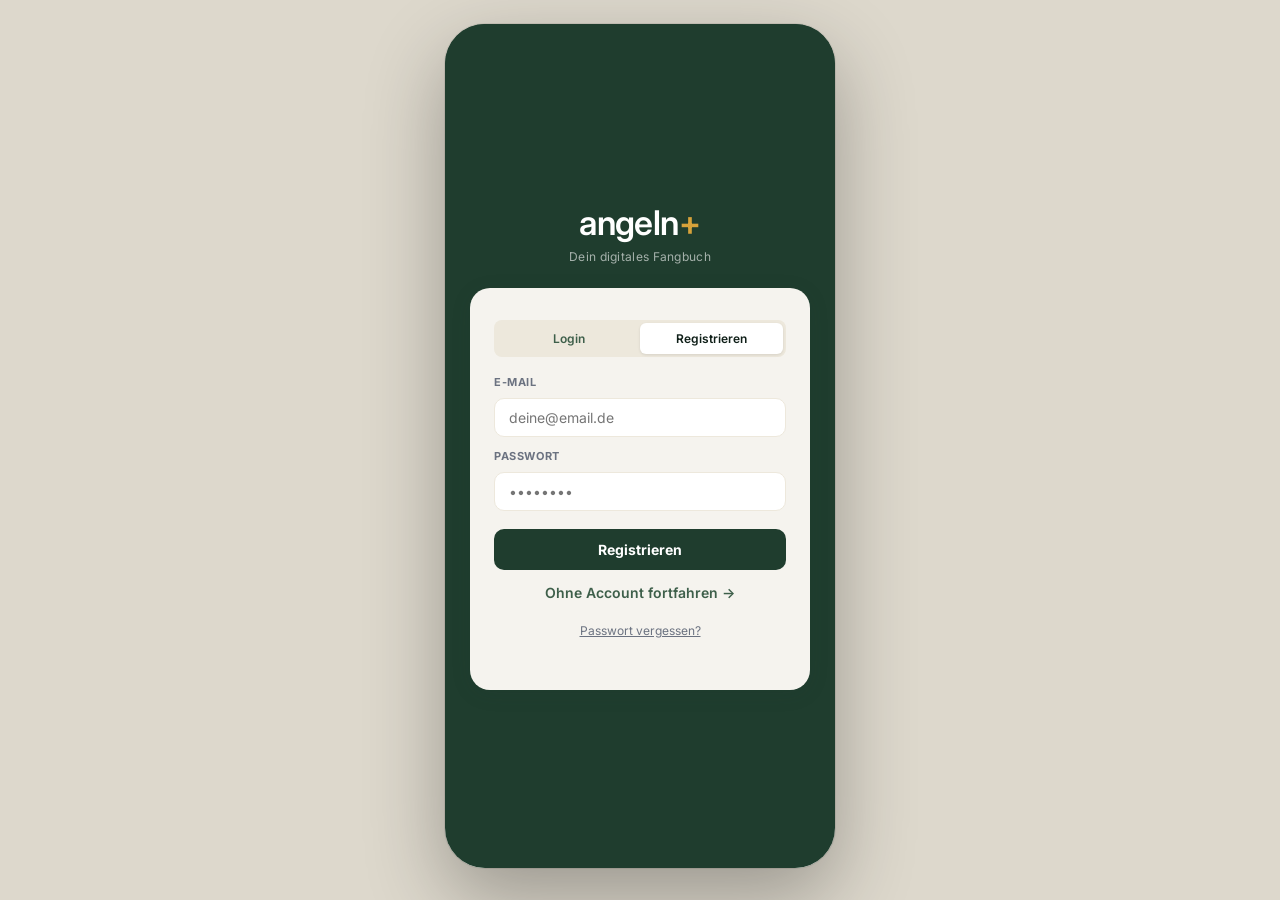
==== commit fe66509e: "Add files via upload" ====
--- a/index.html
+++ b/index.html
@@ -6147,6 +6147,25 @@
   overflow:hidden!important;
   z-index:900!important;
 }
+/* v93: Detail-Overlays, die aus dem Gruppenbereich geöffnet werden, müssen
+   über der v91-App-Shell-Ebene der Gruppe liegen. openFs bleibt unverändert. */
+html body #fs-member-profile.on,
+html body #fs-catch-detail.on{
+  position:fixed!important;
+  top:24px!important;
+  left:50%!important;
+  right:auto!important;
+  width:390px!important;
+  max-width:calc(100vw - 32px)!important;
+  height:844px!important;
+  max-height:calc(100vh - 48px)!important;
+  transform:translateX(-50%)!important;
+  border-radius:40px!important;
+  overflow:hidden!important;
+  z-index:930!important;
+  visibility:visible!important;
+  pointer-events:auto!important;
+}
 @media (max-width:440px),(display-mode:standalone),(display-mode:fullscreen){
   html body #fs-group-hub.on,
   html body #fs-group-detail.on,
@@ -6162,6 +6181,18 @@
     max-height:none!important;
     transform:none!important;
     border-radius:0!important;
+  }
+  html body #fs-member-profile.on,
+  html body #fs-catch-detail.on{
+    position:absolute!important;
+    inset:0!important;
+    width:100%!important;
+    max-width:none!important;
+    height:100%!important;
+    max-height:none!important;
+    transform:none!important;
+    border-radius:0!important;
+    z-index:930!important;
   }
 }
 #fs-group-hub > .dw-content-hdr,
@@ -8478,7 +8509,7 @@
 // ═══════════════════════════════════════════════════════════
 // SERVICE WORKER
 // ═══════════════════════════════════════════════════════════
-if('serviceWorker'in navigator){const sw=`const C='angelnplus-v92-beta';const A=['https://fonts.googleapis.com/css2?family=Inter:wght@300;400;500;600;700&display=swap','https://cdnjs.cloudflare.com/ajax/libs/Chart.js/4.4.1/chart.umd.min.js'];self.addEventListener('install',e=>{e.waitUntil(caches.open(C).then(c=>c.addAll(A).catch(()=>{})));self.skipWaiting();});self.addEventListener('activate',e=>{e.waitUntil(caches.keys().then(ks=>Promise.all(ks.filter(k=>k!==C).map(k=>caches.delete(k)))));self.clients.claim();});self.addEventListener('fetch',e=>{if(e.request.method!=='GET'||e.request.url.includes('open-meteo.com'))return;e.respondWith(caches.match(e.request).then(c=>{if(c)return c;return fetch(e.request).then(r=>{if(r&&r.status===200&&r.type!=='opaque'){const cl=r.clone();caches.open(C).then(x=>x.put(e.request,cl));}return r;}).catch(()=>c||new Response('Offline',{status:503}));}));});`;try{const b=new Blob([sw],{type:'application/javascript'});navigator.serviceWorker.register(URL.createObjectURL(b)).catch(()=>{});}catch(e){}}
+if('serviceWorker'in navigator){const sw=`const C='angelnplus-v93-beta';const A=['https://fonts.googleapis.com/css2?family=Inter:wght@300;400;500;600;700&display=swap','https://cdnjs.cloudflare.com/ajax/libs/Chart.js/4.4.1/chart.umd.min.js'];self.addEventListener('install',e=>{e.waitUntil(caches.open(C).then(c=>c.addAll(A).catch(()=>{})));self.skipWaiting();});self.addEventListener('activate',e=>{e.waitUntil(caches.keys().then(ks=>Promise.all(ks.filter(k=>k!==C).map(k=>caches.delete(k)))));self.clients.claim();});self.addEventListener('fetch',e=>{if(e.request.method!=='GET'||e.request.url.includes('open-meteo.com'))return;e.respondWith(caches.match(e.request).then(c=>{if(c)return c;return fetch(e.request).then(r=>{if(r&&r.status===200&&r.type!=='opaque'){const cl=r.clone();caches.open(C).then(x=>x.put(e.request,cl));}return r;}).catch(()=>c||new Response('Offline',{status:503}));}));});`;try{const b=new Blob([sw],{type:'application/javascript'});navigator.serviceWorker.register(URL.createObjectURL(b)).catch(()=>{});}catch(e){}}
 
 // ═══════════════════════════════════════════════════════════
 // INDEXEDDB
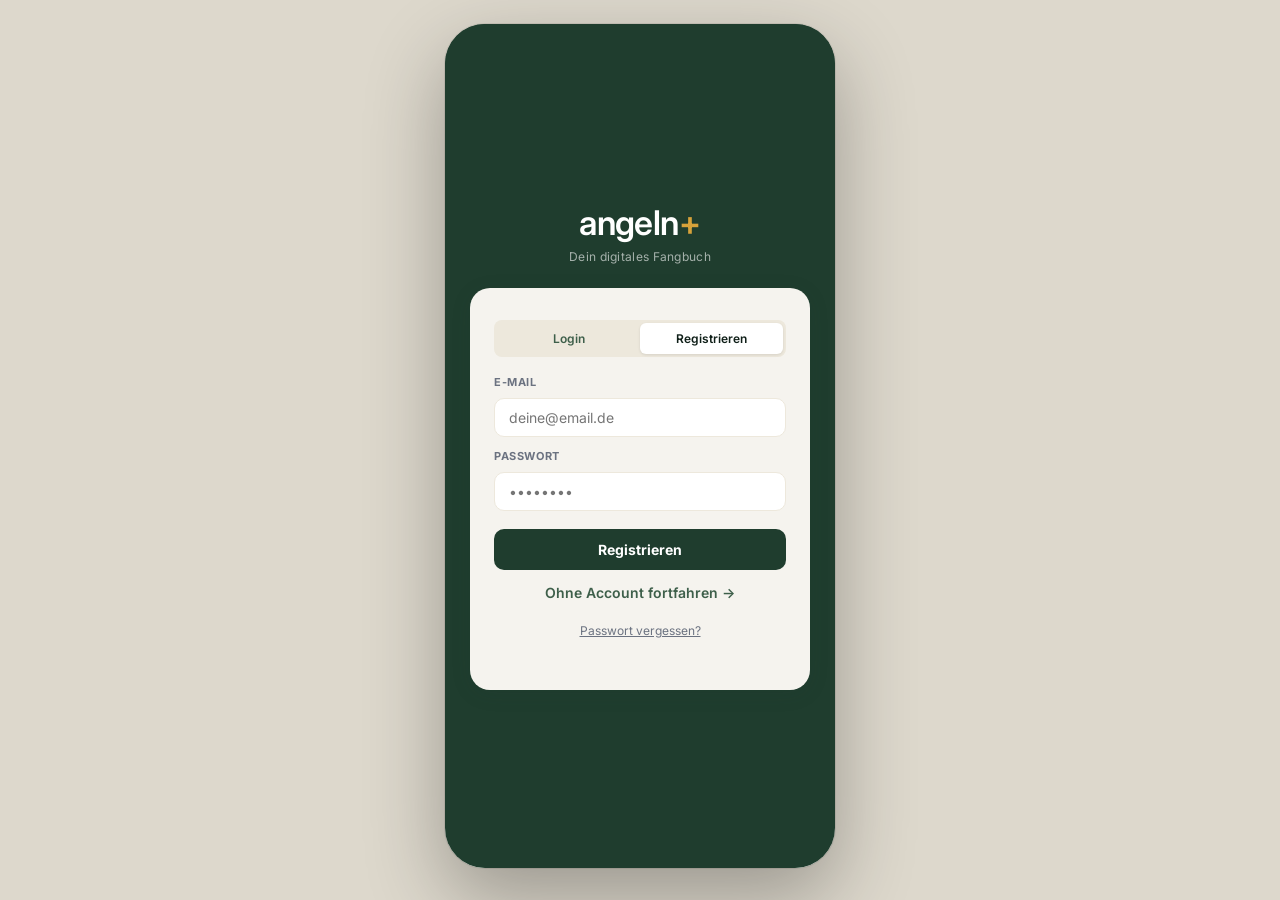
==== commit e7da115f: "Add files via upload" ====
--- a/index.html
+++ b/index.html
@@ -6836,7 +6836,7 @@
     </div>
 
     <button class="obBtn" id="ob-btn" onclick="obNext()">Los geht's →</button>
-    <p style="font-size:11px;color:var(--text-light);margin-top:16px;line-height:1.6;text-align:center;">Alle Daten bleiben lokal auf deinem Gerät. <a href="#" onclick="showBurgSec('legal');finOb();return false;" style="color:var(--green-mid);">Datenschutz</a></p>
+    <p style="font-size:11px;color:var(--text-light);margin-top:16px;line-height:1.6;text-align:center;">Deine Daten starten lokal. Mit Login, Cloud-Sync oder Gruppen können ausgewählte Daten über Supabase synchronisiert oder geteilt werden. <a href="#" onclick="showBurgSec('legal');finOb();return false;" style="color:var(--green-mid);">Datenschutz</a></p>
   </div>
 </div>
 
@@ -6881,12 +6881,13 @@
           <span class="bitem-ico" style="position:relative;"><svg class="ic"><use href="#i-share"/></svg><span id="backup-dot" style="display:none;position:absolute;top:-2px;right:-4px;width:8px;height:8px;background:var(--red);border-radius:50%;"></span></span>
           <div><div class="bitem-txt">Backup &amp; Export</div><div class="bitem-sub" id="backup-sub">JSON exportieren / importieren</div></div>
         </button>
-        <button class="bitem" onclick="showBurgSec('storage');closeBurg()"><span class="bitem-ico"><svg class="ic"><use href="#i-stats"/></svg></span><div><div class="bitem-txt">Speicher-Info</div><div class="bitem-sub" id="burg-storasub">IndexedDB</div></div></button>
+        <button class="bitem" onclick="showBurgSec('storage');closeBurg()"><span class="bitem-ico"><svg class="ic"><use href="#i-stats"/></svg></span><div><div class="bitem-txt">Speicher-Info</div><div class="bitem-sub" id="burg-storasub">Lokaler Browser-Speicher</div></div></button>
+        <button class="bitem" onclick="closeBurg();delAllData()"><span class="bitem-ico"><svg class="ic"><use href="#i-trash"/></svg></span><div><div class="bitem-txt">Alle lokalen Daten löschen</div><div class="bitem-sub">Gerät bereinigen, Cloud-Daten bleiben</div></div></button>
       </div>
       <div class="burg-sec">
         <div class="burg-slbl">Info &amp; Rechtliches</div>
         <button class="bitem" onclick="showBurgSec('schonzeiten');closeBurg()"><span class="bitem-ico"><svg class="ic"><use href="#i-list"/></svg></span><div><div class="bitem-txt">Schonzeiten &amp; Verbände</div><div class="bitem-sub">Links zu Fischereibehörden</div></div></button>
-        <button class="bitem" onclick="showBurgSec('legal');closeBurg()"><span class="bitem-ico"><svg class="ic"><use href="#i-info"/></svg></span><div><div class="bitem-txt">Impressum &amp; Datenschutz</div><div class="bitem-sub">DSGVO-konform</div></div></button>
+        <button class="bitem" onclick="showBurgSec('legal');closeBurg()"><span class="bitem-ico"><svg class="ic"><use href="#i-info"/></svg></span><div><div class="bitem-txt">Impressum &amp; Datenschutz</div><div class="bitem-sub">Beta-Hinweise</div></div></button>
         <button class="bitem" onclick="showBurgSec('disclaimer');closeBurg()"><span class="bitem-ico"><svg class="ic"><use href="#i-info"/></svg></span><div><div class="bitem-txt">Haftungsausschluss</div><div class="bitem-sub">Schonzeit ohne Gewähr</div></div></button>
       </div>
     </div>
@@ -6943,7 +6944,7 @@
     <button class="btn" onclick="saveProfileEdit()">Änderungen speichern ✓</button>
     <div class="profile-danger-section">
       <button class="btn danger" onclick="delAllData()">🗑️ Alle Daten löschen</button>
-      <div class="form-helper-text">Vorher Backup erstellen!</div>
+      <div class="form-helper-text">Löscht lokale Browserdaten auf diesem Gerät. Cloud-Daten werden dadurch nicht gelöscht.</div>
     </div>
   </div>
 </div>
@@ -8458,12 +8459,12 @@
 }
 
 // Supabase Logout
-// v50-Fix: VORHER zwingender Force-Push aller lokalen Daten in die Cloud (mit Timeout-
-// Fallback). Kein Datenverlust beim Relogin auf einem anderen Gerät. Nach signOut
-// werden die localStorage-Mirrors gelöscht, damit ein anderer User der den Browser
-// teilt nicht plötzlich fremde Daten sieht.
+// Beendet nur die Cloud-Sitzung. Lokale Daten und AP19-Tombstones bleiben bewusst
+// erhalten; vollständiges Geräte-Cleanup läuft über delAllData().
 async function sbLogout(){
   if(!_sb)return;
+  const okLogout=await showConf('👋','Abmelden','Die Cloud-Sitzung wird beendet. Fangbuch, Fotos, Profil und ausstehende Delete-Syncs bleiben lokal auf diesem Gerät. Nutze "Alle lokalen Daten löschen", wenn dieses Gerät bereinigt werden soll.','Abmelden');
+  if(!okLogout)return;
   if(_sbUser&&_authMode==='online'){
     try{
       showToast('☁️','Sichere Daten in der Cloud…');
@@ -8475,14 +8476,14 @@
   try{await _sb.auth.signOut();}catch(e){console.warn('signOut:',e);}
   _sbUser=null;
   _authMode='offline';
-  // localStorage-Mirrors entfernen (Geräte-Sharing-Schutz)
-  _lsRemove(LS_SESSIONS);
-  _lsRemove(LS_PROFILE);
-  _lsRemove(LS_FAVS);
+  // Cloud-/Gruppen-Zustand aus der aktiven UI entfernen; lokale Fangbuchdaten bleiben.
   _lsRemove(LS_GROUPS);
   localStorage.removeItem('fb_skip_auth');
+  try{_groups=[];_activeGroupId=null;}catch(e){}
   document.getElementById('hdr-sub').textContent='Offline';
-  showToast('👋','Abgemeldet');
+  try{_updBurgLive();}catch(e){}
+  try{_renderAll();}catch(e){}
+  showToast('👋','Abgemeldet · lokale Daten bleiben auf diesem Gerät');
 }
 
 // Burger-Live-Button aktualisieren
@@ -8497,7 +8498,7 @@
   const authIco=document.getElementById('burg-auth-ico');
   if(_sbUser){
     if(authTxt)authTxt.textContent='Abmelden';
-    if(authSub)authSub.textContent=_sbUser.email||'Eingeloggt';
+    if(authSub)authSub.textContent='Cloud-Sitzung beenden · lokale Daten bleiben';
     if(authIco)authIco.textContent='🔓';
   }else{
     if(authTxt)authTxt.textContent='Anmelden / Registrieren';
@@ -8509,7 +8510,7 @@
 // ═══════════════════════════════════════════════════════════
 // SERVICE WORKER
 // ═══════════════════════════════════════════════════════════
-if('serviceWorker'in navigator){const sw=`const C='angelnplus-v93-beta';const A=['https://fonts.googleapis.com/css2?family=Inter:wght@300;400;500;600;700&display=swap','https://cdnjs.cloudflare.com/ajax/libs/Chart.js/4.4.1/chart.umd.min.js'];self.addEventListener('install',e=>{e.waitUntil(caches.open(C).then(c=>c.addAll(A).catch(()=>{})));self.skipWaiting();});self.addEventListener('activate',e=>{e.waitUntil(caches.keys().then(ks=>Promise.all(ks.filter(k=>k!==C).map(k=>caches.delete(k)))));self.clients.claim();});self.addEventListener('fetch',e=>{if(e.request.method!=='GET'||e.request.url.includes('open-meteo.com'))return;e.respondWith(caches.match(e.request).then(c=>{if(c)return c;return fetch(e.request).then(r=>{if(r&&r.status===200&&r.type!=='opaque'){const cl=r.clone();caches.open(C).then(x=>x.put(e.request,cl));}return r;}).catch(()=>c||new Response('Offline',{status:503}));}));});`;try{const b=new Blob([sw],{type:'application/javascript'});navigator.serviceWorker.register(URL.createObjectURL(b)).catch(()=>{});}catch(e){}}
+if('serviceWorker'in navigator){const sw=`const C='angelnplus-v94-beta';const A=['https://fonts.googleapis.com/css2?family=Inter:wght@300;400;500;600;700&display=swap','https://cdnjs.cloudflare.com/ajax/libs/Chart.js/4.4.1/chart.umd.min.js'];self.addEventListener('install',e=>{e.waitUntil(caches.open(C).then(c=>c.addAll(A).catch(()=>{})));self.skipWaiting();});self.addEventListener('activate',e=>{e.waitUntil(caches.keys().then(ks=>Promise.all(ks.filter(k=>k!==C).map(k=>caches.delete(k)))));self.clients.claim();});self.addEventListener('fetch',e=>{if(e.request.method!=='GET'||e.request.url.includes('open-meteo.com'))return;e.respondWith(caches.match(e.request).then(c=>{if(c)return c;return fetch(e.request).then(r=>{if(r&&r.status===200&&r.type!=='opaque'){const cl=r.clone();caches.open(C).then(x=>x.put(e.request,cl));}return r;}).catch(()=>c||new Response('Offline',{status:503}));}));});`;try{const b=new Blob([sw],{type:'application/javascript'});navigator.serviceWorker.register(URL.createObjectURL(b)).catch(()=>{});}catch(e){}}
 
 // ═══════════════════════════════════════════════════════════
 // INDEXEDDB
@@ -10961,12 +10962,12 @@
       try{
         const newGroupIds=_endShareState.groupIds.filter(gid=>!(sess.sharedToGroups||[]).includes(gid));
         if(newGroupIds.length){
-          await _shareSessionToGroups(sess,newGroupIds);
+          await _shareSessionToGroups(sess,newGroupIds,{shareGps:_endShareState.shareGps===true});
           showToast('👥',`Session in ${newGroupIds.length} Gruppe${newGroupIds.length>1?'n':''} geteilt`);
         }
       }catch(e){console.warn('Share nach Edit-Save:',e);}
     }
-    _endShareState={enabled:false,groupIds:[]};
+    _endShareState={enabled:false,groupIds:[],shareGps:false};
 
     // Bei Edit: kein Walkout, kein Overlay – einfach Toast + zurück ins Fangbuch
     if(wasEditing){
@@ -11004,7 +11005,7 @@
   // v52 AP1: Share-Section nur in Edit-Mode → bei Reset ausblenden
   const shareWrap=document.getElementById('edit-share-wrap');
   if(shareWrap){shareWrap.style.display='none';const h=document.getElementById('edit-share-host');if(h)h.innerHTML='';}
-  _endShareState={enabled:false,groupIds:[]};
+  _endShareState={enabled:false,groupIds:[],shareGps:false};
   // Seitentitel zurücksetzen
   const titleEl=document.getElementById('new-page-title');
   if(titleEl)titleEl.textContent='Fang melden';
@@ -11284,7 +11285,7 @@
   const titles={legal:'Impressum & Datenschutz',schonzeiten:'Schonzeiten & Verbände',disclaimer:'Haftungsausschluss',storage:'Speicher-Info'};
   document.getElementById('fs-info-title').textContent=titles[sec]||'Info';
   let html='';
-  if(sec==='legal'){html=`<div class="card"><h3 style="font-family:var(--fs);font-size:16px;font-weight:600;margin-bottom:10px;">Datenschutz</h3><p style="font-size:12px;color:var(--text-mid);line-height:1.7;">Alle Daten verbleiben ausschließlich im Gerätespeicher (IndexedDB). Keine Übertragung außer bei optionaler Wetter-API (Open-Meteo, DSGVO-konform) und Web Share.</p></div><div class="card" style="margin-top:8px;"><h3 style="font-family:var(--fs);font-size:16px;font-weight:600;margin-bottom:10px;">Impressum</h3><p style="font-size:12px;color:var(--text-mid);">Prototyp ohne kommerziellen Betrieb. Bei Veröffentlichung: vollständiges Impressum gem. § 5 TMG erforderlich.</p></div>`;}
+  if(sec==='legal'){html=`<div class="card"><h3 style="font-family:var(--fs);font-size:16px;font-weight:600;margin-bottom:10px;">Datenschutz Beta-Hinweis</h3><p style="font-size:12px;color:var(--text-mid);line-height:1.7;">Angeln+ speichert Fangbuch, Profil, Favoriten, Fotos und Live-Session-Daten lokal im Browser-Speicher (IndexedDB und localStorage). Wenn du dich anmeldest, werden Fangbuch- und Profildaten über Supabase synchronisiert. Gruppenfunktionen übertragen geteilte Sessions, Fänge, Nachrichten, Likes, Kommentare und optional Fotos an die ausgewählte Gruppe.</p><p style="font-size:12px;color:var(--text-mid);line-height:1.7;margin-top:8px;">Standortdaten entstehen nur, wenn du GPS, Karte, Spots, Wetter oder Live-Tracking nutzt. Exakte GPS-Koordinaten werden beim Teilen in Gruppen nur gesendet, wenn du GPS-Teilen bewusst aktivierst. Gewässer- und Spotnamen können als Text weitergegeben werden. Kamera, Mediathek und Mikrofon werden nur nach deiner Aktion angefragt. Wetter- und Kartendaten können über externe Dienste wie Open-Meteo, OpenStreetMap/Nominatim und Kartenkacheln geladen werden.</p><p style="font-size:12px;color:var(--text-mid);line-height:1.7;margin-top:8px;">Abmelden beendet die Cloud-Sitzung; lokale Daten bleiben auf diesem Gerät. Mit "Alle lokalen Daten löschen" kannst du den Browser-Speicher dieses Geräts bereinigen, ohne Cloud-Daten zu löschen.</p></div><div class="card" style="margin-top:8px;"><h3 style="font-family:var(--fs);font-size:16px;font-weight:600;margin-bottom:10px;">Impressum &amp; rechtlicher Hinweis</h3><p style="font-size:12px;color:var(--text-mid);line-height:1.7;">Diese Beta ersetzt noch keine finale Datenschutzerklärung, kein finales Impressum und keine Nutzungsbedingungen. Vor einem öffentlichen Start müssen die rechtlichen Texte juristisch geprüft und vollständig ergänzt werden.</p></div>`;}
   else if(sec==='schonzeiten'){
     html=`<div style="margin-bottom:12px;font-size:13px;color:var(--text-mid);background:var(--gold-l);border:1px solid #e8d4a0;border-radius:var(--rs);padding:12px 14px;">⚠️ <strong>Alle Angaben ohne Gewähr.</strong> Schonzeiten können sich jährlich ändern. Stets beim Landesfischereiverband prüfen.</div>`;
     html+=Object.entries(SZ).map(([bl,d])=>`<div class="info-btn" onclick="window.open('${d.link}','_blank')"><div class="info-btn-ico">🏛️</div><div><div class="info-btn-txt">${bl}</div><div class="info-btn-sub">${d.text.split('·')[0].trim()} · <span style="color:var(--blue-t);">${new URL(d.link).hostname}</span></div></div></div>`).join('');
@@ -12948,7 +12949,7 @@
         water:s.water,spot:s.spot,lat:s.lat,lon:s.lon
       });
       const preselected=Array.isArray(s.sharedToGroups)?s.sharedToGroups.slice():[];
-      _endShareState={enabled:preselected.length>0,groupIds:preselected};
+      _endShareState={enabled:preselected.length>0,groupIds:preselected,shareGps:false};
       host.innerHTML=_renderShareSection({
         context:'edit',
         locInfo:loc,
@@ -16199,7 +16200,30 @@
 function confRes(v){document.getElementById('confov').classList.remove('on');if(_confRes){_confRes(v);_confRes=null;}}
 
 // DELETE ALL
-async function delAllData(){const ok=await showConf('⚠️','Alle Daten löschen','ALLE Daten werden gelöscht!\n\nVorher Backup erstellen!','Alles löschen','danger');if(!ok)return;await idbC('sessions');await idbC('profile');await idbC('favs');await idbC('photos');showToast('🗑️','Alle Daten gelöscht');setTimeout(()=>location.reload(),1000);}
+function _clearLocalPrivacyData(){
+  const fixedKeys=[
+    LS_SESSIONS,LS_PROFILE,LS_FAVS,LS_GROUPS,LS_DELETED_SESSIONS,
+    'fb_skip_auth','fb_live_session','fb_last_backup',
+    'fb_sessions_v8','fb_sessions_v7','fb_profile_v8','fb_profile_v7','fb_favs_v8','fb_favs_v7'
+  ];
+  fixedKeys.forEach(k=>{try{localStorage.removeItem(k);}catch(e){}});
+  try{
+    for(let i=localStorage.length-1;i>=0;i--){
+      const k=localStorage.key(i);
+      if(k&&k.startsWith('fb_photo_'))localStorage.removeItem(k);
+    }
+  }catch(e){}
+}
+async function delAllData(){
+  const ok=await showConf('⚠️','Lokale Daten löschen','Löscht Fangbuch, Profil, Favoriten, Fotos, Live-Session, lokale Sync-Mirrors und AP19-Delete-Tombstones aus diesem Browser. Cloud-Daten werden dadurch nicht gelöscht. Wenn du eingeloggt bist, wirst du auch abgemeldet, damit Cloud-Daten nicht direkt wieder geladen werden.\n\nVorher Backup erstellen!','Lokal löschen','danger');
+  if(!ok)return;
+  try{if(_sb)await _sb.auth.signOut();}catch(e){console.warn('local wipe signOut:',e);}
+  _sbUser=null;_authMode='offline';
+  await idbC('sessions');await idbC('profile');await idbC('favs');await idbC('photos');
+  _clearLocalPrivacyData();
+  showToast('🗑️','Lokale Daten gelöscht');
+  setTimeout(()=>location.reload(),1000);
+}
 
 // NOTIFICATIONS
 function reqNotif(){if('Notification'in window&&Notification.permission==='default')Notification.requestPermission().then(p=>{if(p==='granted')showToast('🔔','Benachrichtigungen aktiviert!');});}
@@ -16670,7 +16694,7 @@
 // ─────────────────────────────────────────────────────────
 
 // State für die zu teilende Session (während das Overlay offen ist)
-let _endShareState={enabled:false,groupIds:[]};
+let _endShareState={enabled:false,groupIds:[],shareGps:false};
 
 function confirmEndLive(){
   if(!_liveSession)return;
@@ -16707,7 +16731,7 @@
 function _renderEndSessionFinal(isSkunked){
   if(!_liveSession)return;
   // Share-State zurücksetzen (frische Modal-Öffnung)
-  _endShareState={enabled:false,groupIds:[]};
+  _endShareState={enabled:false,groupIds:[],shareGps:false};
 
   _setLiveEndHeader('Live Session beenden','Zusammenfassung prüfen');
   const timer=_liveTimerText();
@@ -16796,6 +16820,14 @@
   }
 
   const banner=_shareLocationBanner(opts.locInfo);
+  const canShareGps=!!(opts.locInfo&&opts.locInfo.kind&&opts.locInfo.kind!=='none');
+  if(!canShareGps)_endShareState.shareGps=false;
+  const gpsOn=canShareGps&&_endShareState.shareGps===true;
+  const gpsToggle=canShareGps?`<div class="share-gps-toggle" onclick="_endToggleGpsShare()" title="Exakte oder abgeleitete Koordinaten nur teilen, wenn aktiviert">
+      <svg class="ic" style="width:16px;height:16px;"><use href="#i-pin"/></svg>
+      <span style="flex:1;">GPS-Koordinaten teilen</span>
+      <button class="ls-toggle${gpsOn?' on':''}" id="share-gps-end-toggle" type="button"></button>
+    </div>`:'';
   const startEnabled=!!opts.preselectedEnabled;
   const expanded=startEnabled?' expanded':'';
   const swOn=startEnabled?' on':'';
@@ -16839,6 +16871,7 @@
     </div>
     ${groupListHtml}
     ${banner}
+    ${gpsToggle}
     ${dimNoCatch}
   </div>`;
 }
@@ -16846,9 +16879,9 @@
 function _shareLocationBanner(locInfo){
   if(!locInfo)return'';
   const k=locInfo.kind;
-  if(k==='exact')return `<div class="share-loc-banner exact"><span class="ico">${_liveIcon('pin')}</span><span>GPS exakt verfügbar — Smart-Map zeigt den Fangspot präzise.</span></div>`;
-  if(k==='spot')return `<div class="share-loc-banner spot"><span class="ico">${_liveIcon('pin')}</span><span>Spot-Approximation aus deiner Spot-Bibliothek — Smart-Map zeigt grobe Position (≈400 m).</span></div>`;
-  if(k==='water')return `<div class="share-loc-banner water"><span class="ico">${_liveIcon('map')}</span><span>Nur Gewässer-Approximation — Smart-Map zeigt Region (≈1.5 km).</span></div>`;
+  if(k==='exact')return `<div class="share-loc-banner exact"><span class="ico">${_liveIcon('pin')}</span><span>GPS exakt verfügbar — wird nur geteilt, wenn du GPS-Koordinaten aktivierst.</span></div>`;
+  if(k==='spot')return `<div class="share-loc-banner spot"><span class="ico">${_liveIcon('pin')}</span><span>Spot-Approximation verfügbar — wird nur geteilt, wenn du GPS-Koordinaten aktivierst.</span></div>`;
+  if(k==='water')return `<div class="share-loc-banner water"><span class="ico">${_liveIcon('map')}</span><span>Gewässer-Approximation verfügbar — wird nur geteilt, wenn du GPS-Koordinaten aktivierst.</span></div>`;
   return `<div class="share-loc-banner none"><span class="ico">${_liveIcon('pin')}</span><span>Keine Position verfügbar — Smart-Map wird leer angezeigt.</span></div>`;
 }
 
@@ -16867,6 +16900,11 @@
   _syncEndShareDom();
 }
 
+function _endToggleGpsShare(){
+  _endShareState.shareGps=!(_endShareState.shareGps===true);
+  _syncEndShareDom();
+}
+
 function _endToggleGroupPick(gId){
   if(!_endShareState.enabled){
     _endShareState.enabled=true;
@@ -16885,6 +16923,8 @@
   const sw=document.getElementById('share-toggle-sw');
   if(sec)sec.classList.toggle('expanded',_endShareState.enabled);
   if(sw)sw.classList.toggle('on',_endShareState.enabled);
+  const gps=document.getElementById('share-gps-end-toggle');
+  if(gps)gps.classList.toggle('on',_endShareState.shareGps===true);
   document.querySelectorAll('.share-grp-pick[data-gid]').forEach(row=>{
     const gId=row.getAttribute('data-gid');
     const on=_endShareState.groupIds.includes(gId);
@@ -16912,6 +16952,13 @@
     }
   }
   return{kind:'none',lat:null,lon:null};
+}
+
+function _groupShareLocationPayload(loc,shareGps){
+  if(shareGps!==true||!loc||loc.kind==='none')return{shareGps:false};
+  const lat=parseFloat(loc.lat),lon=parseFloat(loc.lon);
+  if(!isFinite(lat)||!isFinite(lon))return{shareGps:false};
+  return{shareGps:true,lat,lon,locKind:loc.kind};
 }
 
 function closeLiveEndOv(){
@@ -17134,7 +17181,7 @@
   // direkt nach dem Speichern in alle ausgewählten Gruppen teilen.
   if(_endShareState.enabled&&_endShareState.groupIds.length){
     try{
-      const sharedCount=await _shareLiveSessionToGroups(sess,_endShareState.groupIds);
+      const sharedCount=await _shareLiveSessionToGroups(sess,_endShareState.groupIds,{shareGps:_endShareState.shareGps===true});
       if(sharedCount>0)showToast('',`Session in ${sharedCount} Gruppe${sharedCount>1?'n':''} geteilt`);
       else showToast('⚠️','Session gespeichert, aber nicht geteilt',true);
     }catch(e){
@@ -17143,7 +17190,7 @@
       showToast('⚠️','Teilen fehlgeschlagen: '+msg.slice(0,90),true);
     }
   }
-  _endShareState={enabled:false,groupIds:[]};
+  _endShareState={enabled:false,groupIds:[],shareGps:false};
 
   // Cleanup
   _liveSession=null;
@@ -17168,12 +17215,13 @@
   try{return localStorage.getItem('fb_photo_'+photoKey)||null;}catch(e){return null;}
 }
 
-async function _shareLiveSessionToGroups(sess,groupIds){
+async function _shareLiveSessionToGroups(sess,groupIds,opts={}){
   if(!Array.isArray(groupIds)||!groupIds.length)return 0;
   if(!_sb||!_sbUser)throw new Error('Cloud-Login nötig um zu teilen');
   const myName=profile?.name||profile?.vorname||'Angler';
   const myId=_sbUser.id;
   const loc=_resolveSessLocation({water:sess.water,spot:sess.spot,lat:sess.lat,lon:sess.lon});
+  const locPayload=_groupShareLocationPayload(loc,opts.shareGps===true);
   const catches=Array.isArray(sess.catches)?sess.catches:[];
 
   let totalShared=0;
@@ -17212,7 +17260,7 @@
       note:sess.note||'',summary:`${catches.length} Fänge${sess.bites?` · ${sess.bites} Bisse`:''}`,
       catches:catchSummaries,biggestFish:biggest,
       photoUrls,bestPhotoUrl:photoUrls[0]||null,
-      shareGps:loc.kind!=='none',lat:loc.lat,lon:loc.lon,locKind:loc.kind,
+      ...locPayload,
       pressure:sess.pressure??null,windSpeed:sess.windSpeed??null,windDir:sess.windDir??null,
       temp:sess.temp??null,humidity:sess.humidity??null,clouds:sess.clouds??null,precip:sess.precip??null,
       weather:sess.weather||null,moonPhase:sess.moonPhase||null,moonIllum:sess.moonIllum??null
@@ -17251,14 +17299,13 @@
 
 // v54: Multi-Group-Share-Helper — schreibt jetzt in echte Supabase-Tabellen
 // (group_shared_catches + group_messages), Fotos werden via _grpUploadPhoto in Storage gehoben.
-async function _shareSessionToGroups(sess,groupIds){
+async function _shareSessionToGroups(sess,groupIds,opts={}){
   if(!Array.isArray(groupIds)||!groupIds.length)return 0;
   if(!_sb||!_sbUser){showToast('⚠️','Cloud-Login nötig um zu teilen');return 0;}
   const myName=profile?.name||profile?.vorname||'Angler';
   const myId=_sbUser.id;
   const loc=_resolveSessLocation({water:sess.water,spot:sess.spot,lat:sess.lat,lon:sess.lon});
-  const shareLat=loc.lat,shareLon=loc.lon;
-  const shareGps=loc.kind!=='none';
+  const locPayload=_groupShareLocationPayload(loc,opts.shareGps===true);
 
   let totalShared=0;
   for(const gId of groupIds){
@@ -17292,7 +17339,7 @@
         bait:c.bait,baitNote:c.baitNote,baitColor:c.baitColor,baitSize:c.baitSize,
         water:sess.water,spot:sess.spot,
         date:sess.date,time:c.time||sess.start,
-        shareGps,lat:shareLat,lon:shareLon,locKind:loc.kind,
+        ...locPayload,
         pressure:sess.pressure??null,windSpeed:sess.windSpeed??null,windDir:sess.windDir??null,
         temp:sess.temp??null,humidity:sess.humidity??null,clouds:sess.clouds??null,precip:sess.precip??null,
         weather:sess.weather||null,moonPhase:sess.moonPhase||null,moonIllum:sess.moonIllum??null,
@@ -20355,9 +20402,11 @@
 }
 
 // v54: Standort-Share — schickt eine Message mit Karten-Link in den Chat
-function _grpShareLocation(){
+async function _grpShareLocation(){
   if(!_sb||!_sbUser){showToast('⚠️','Login nötig');return;}
   if(!navigator.geolocation){showToast('⚠️','GPS nicht verfügbar');return;}
+  const ok=await showConf('📍','Standort teilen?','Dein aktueller GPS-Standort wird als Kartenpunkt in diese Gruppe gesendet. Teile ihn nur, wenn dieser Spot für die Gruppe sichtbar sein soll.','Standort teilen');
+  if(!ok)return;
   showToast('📍','GPS wird geholt…');
   navigator.geolocation.getCurrentPosition(async pos=>{
     const g=_groups.find(x=>x.id===_activeGroupId);
@@ -20419,6 +20468,7 @@
   const id=sessId||_lastSavedId;
   const modal=document.getElementById('share-modal');
   const list=document.getElementById('share-grp-list');
+  document.getElementById('share-gps-toggle')?.classList.remove('on');
 
   if(!_groups.length){
     showToast('ℹ️','Erstelle oder tritt einer Gruppe bei, um Fänge zu teilen.');
@@ -20443,10 +20493,9 @@
   const g=_groups.find(x=>x.id===gId);
   const sess=sessions.find(s=>String(s.id)===String(sessId));
   if(!g||!sess)return;
-  const shareGpsToggleOn=document.getElementById('share-gps-toggle')?.classList.contains('on');
-  // shareGps-Toggle nur Hint — _shareSessionToGroups respektiert Resolver
-  if(!shareGpsToggleOn){sess._shareGpsHint=false;}
-  const count=await _shareSessionToGroups(sess,[gId]);
+  const toggle=document.getElementById('share-gps-toggle');
+  const shareGpsToggleOn=!!(toggle&&toggle.classList.contains('on'));
+  const count=await _shareSessionToGroups(sess,[gId],{shareGps:shareGpsToggleOn});
   _closeShareModal();
   showToast('✅',`${count} Fang${count===1?'':'/Fänge'} in "${g.name}" geteilt!`);
 }
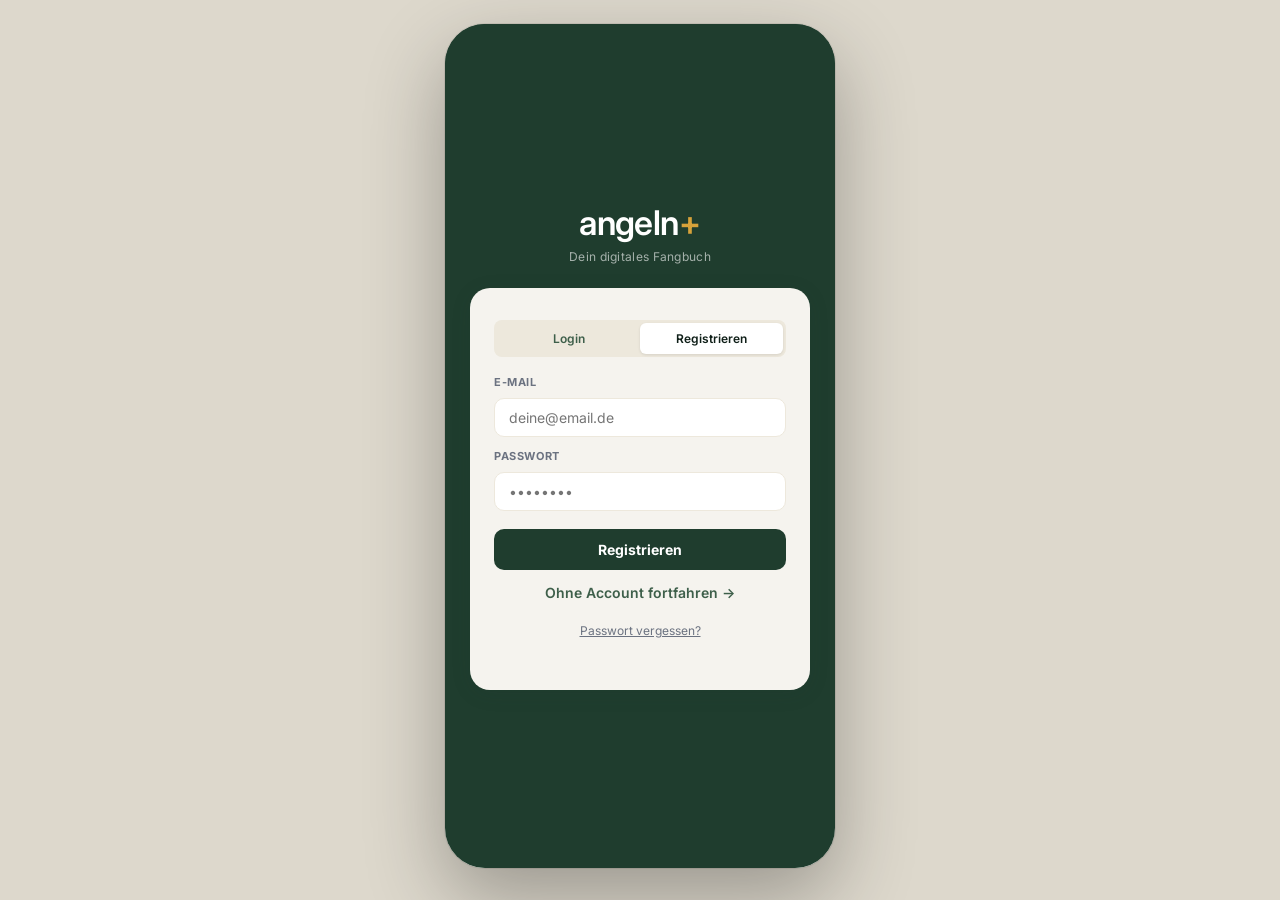
==== commit c5f98147: "Add files via upload" ====
--- a/index.html
+++ b/index.html
@@ -3487,6 +3487,20 @@
 }
 #page-new .cc [style*="grid-template-columns"] > .ig:nth-child(3) .crow{
   width:calc(300% + 12px);margin-left:calc(-200% - 12px);
+}
+/* v95: Köder-Chips liegen wieder als eigene volle Zeile innerhalb der Fang-Kachel.
+   Die alten AP21-Breitzieher bleiben für andere Chip-Zeilen unberührt. */
+#page-new [id^="catch-bait-row-"] .bait-full-chips{
+  width:100%!important;
+  max-width:100%;
+  margin-left:0!important;
+  box-sizing:border-box;
+  overflow:hidden;
+}
+#page-new [id^="catch-bait-row-"] .bait-full-chips .chip{
+  max-width:100%;
+  overflow:hidden;
+  text-overflow:ellipsis;
 }
 /* AP21: Sichttiefe/Trübung Chips volle Breite */
 #new-sicht-row [style*="grid-template-columns"]{overflow:visible;}
@@ -8510,7 +8524,7 @@
 // ═══════════════════════════════════════════════════════════
 // SERVICE WORKER
 // ═══════════════════════════════════════════════════════════
-if('serviceWorker'in navigator){const sw=`const C='angelnplus-v94-beta';const A=['https://fonts.googleapis.com/css2?family=Inter:wght@300;400;500;600;700&display=swap','https://cdnjs.cloudflare.com/ajax/libs/Chart.js/4.4.1/chart.umd.min.js'];self.addEventListener('install',e=>{e.waitUntil(caches.open(C).then(c=>c.addAll(A).catch(()=>{})));self.skipWaiting();});self.addEventListener('activate',e=>{e.waitUntil(caches.keys().then(ks=>Promise.all(ks.filter(k=>k!==C).map(k=>caches.delete(k)))));self.clients.claim();});self.addEventListener('fetch',e=>{if(e.request.method!=='GET'||e.request.url.includes('open-meteo.com'))return;e.respondWith(caches.match(e.request).then(c=>{if(c)return c;return fetch(e.request).then(r=>{if(r&&r.status===200&&r.type!=='opaque'){const cl=r.clone();caches.open(C).then(x=>x.put(e.request,cl));}return r;}).catch(()=>c||new Response('Offline',{status:503}));}));});`;try{const b=new Blob([sw],{type:'application/javascript'});navigator.serviceWorker.register(URL.createObjectURL(b)).catch(()=>{});}catch(e){}}
+if('serviceWorker'in navigator){const sw=`const C='angelnplus-v95-beta';const A=['https://fonts.googleapis.com/css2?family=Inter:wght@300;400;500;600;700&display=swap','https://cdnjs.cloudflare.com/ajax/libs/Chart.js/4.4.1/chart.umd.min.js'];self.addEventListener('install',e=>{e.waitUntil(caches.open(C).then(c=>c.addAll(A).catch(()=>{})));self.skipWaiting();});self.addEventListener('activate',e=>{e.waitUntil(caches.keys().then(ks=>Promise.all(ks.filter(k=>k!==C).map(k=>caches.delete(k)))));self.clients.claim();});self.addEventListener('fetch',e=>{if(e.request.method!=='GET'||e.request.url.includes('open-meteo.com'))return;e.respondWith(caches.match(e.request).then(c=>{if(c)return c;return fetch(e.request).then(r=>{if(r&&r.status===200&&r.type!=='opaque'){const cl=r.clone();caches.open(C).then(x=>x.put(e.request,cl));}return r;}).catch(()=>c||new Response('Offline',{status:503}));}));});`;try{const b=new Blob([sw],{type:'application/javascript'});navigator.serviceWorker.register(URL.createObjectURL(b)).catch(()=>{});}catch(e){}}
 
 // ═══════════════════════════════════════════════════════════
 // INDEXEDDB
@@ -10422,23 +10436,23 @@
           <input type="text" class="if" id="fb-${id}" placeholder="Gummifisch"
             value="${presetBait}"
             onfocus="_gatedBChips(${id})" oninput="rndrBChips(${id},this.value);updNoteChips(${id})" onblur="dHide('bc-${id}')" autocomplete="off">
-          <div class="crow" id="bc-${id}" style="display:none;" role="listbox"></div>
         </div>
         <div class="ig">
           <label class="il" for="fbcol-${id}">Farbe</label>
           <input type="text" class="if" id="fbcol-${id}" placeholder="Motoroil" autocomplete="off"
             value="${presetCol}"
             onfocus="_rndrColChips(${id})" onblur="dHide('colc-${id}')">
-          <div class="crow" id="colc-${id}" style="display:none;" role="listbox"></div>
         </div>
         <div class="ig">
           <label class="il" for="fbsz-${id}">Größe</label>
           <input type="text" class="if" id="fbsz-${id}" placeholder="12cm" autocomplete="off"
             value="${presetSz}"
             onfocus="_rndrSzChips(${id})" onblur="dHide('szc-${id}')">
-          <div class="crow" id="szc-${id}" style="display:none;" role="listbox"></div>
         </div>
       </div>
+      <div class="crow bait-full-chips" id="bc-${id}" style="display:none;" role="listbox"></div>
+      <div class="crow bait-full-chips" id="colc-${id}" style="display:none;" role="listbox"></div>
+      <div class="crow bait-full-chips" id="szc-${id}" style="display:none;" role="listbox"></div>
     </div>
 
     <!-- Notizen – nur im Raubfisch-Modus -->
@@ -16961,6 +16975,37 @@
   return{shareGps:true,lat,lon,locKind:loc.kind};
 }
 
+function _cleanLiveTrack(points){
+  return (Array.isArray(points)?points:[])
+    .map(p=>({lat:parseFloat(p.lat??p[0]),lon:parseFloat(p.lon??p[1]),ts:p.ts||null}))
+    .filter(p=>isFinite(p.lat)&&isFinite(p.lon))
+    .map(p=>({lat:Number(p.lat.toFixed(6)),lon:Number(p.lon.toFixed(6)),ts:p.ts}));
+}
+
+function _cleanLiveCatchCoords(c){
+  const lat=parseFloat(c?.lat??c?._lat),lon=parseFloat(c?.lon??c?._lon);
+  if(!isFinite(lat)||!isFinite(lon))return{};
+  return{lat:Number(lat.toFixed(6)),lon:Number(lon.toFixed(6))};
+}
+
+const _shareInFlight=new Set();
+const _shareCompleted=new Set();
+function _shareKey(kind,sessId,groupIds){
+  return `${kind}:${String(sessId||'')}:${(groupIds||[]).map(String).sort().join(',')}`;
+}
+function _shareBegin(key){
+  if(_shareInFlight.has(key)||_shareCompleted.has(key))return false;
+  _shareInFlight.add(key);
+  return true;
+}
+function _shareFinish(key,ok){
+  _shareInFlight.delete(key);
+  if(ok)_shareCompleted.add(key);
+}
+function _shareDomId(id){
+  return String(id||'').replace(/[^a-z0-9_-]/gi,'_');
+}
+
 function closeLiveEndOv(){
   document.getElementById('ls-end-ov').classList.remove('on');
 }
@@ -17218,83 +17263,111 @@
 async function _shareLiveSessionToGroups(sess,groupIds,opts={}){
   if(!Array.isArray(groupIds)||!groupIds.length)return 0;
   if(!_sb||!_sbUser)throw new Error('Cloud-Login nötig um zu teilen');
+  const shareKey=_shareKey('live-session',sess.id,groupIds);
+  if(!_shareBegin(shareKey)){showToast('⏳','Diese Session wird bereits geteilt');return 0;}
+  let shareOk=false;
   const myName=profile?.name||profile?.vorname||'Angler';
   const myId=_sbUser.id;
-  const loc=_resolveSessLocation({water:sess.water,spot:sess.spot,lat:sess.lat,lon:sess.lon});
-  const locPayload=_groupShareLocationPayload(loc,opts.shareGps===true);
+  const shareGps=opts.shareGps===true;
+  const liveTrack=shareGps?_cleanLiveTrack(sess.liveTrack||sess.gpsTrack):[];
+  const firstTrackPoint=liveTrack[0]||null;
+  const loc=_resolveSessLocation({water:sess.water,spot:sess.spot,lat:sess.lat||firstTrackPoint?.lat,lon:sess.lon||firstTrackPoint?.lon});
+  const locPayload=_groupShareLocationPayload(loc,shareGps);
   const catches=Array.isArray(sess.catches)?sess.catches:[];
 
   let totalShared=0;
   let lastShareError=null;
-  for(const gId of groupIds){
-    const g=_groups.find(x=>x.id===gId);
-    if(!g){lastShareError=new Error('Gruppe nicht gefunden');continue;}
-
-    const catchSummaries=[];
-    for(const c of catches){
-      let photoUrl=null;
-      if(c.photoKey){
-        try{
-          const dataUrl=await _liveGetPhotoData(c.photoKey);
-          if(dataUrl)photoUrl=await _grpUploadPhoto(gId,dataUrl,'session_'+(sess.id||Date.now())+'_'+c.photoKey);
-        }catch(e){console.warn('live session photo upload:',e);}
+  try{
+    for(const gId of groupIds){
+      const g=_groups.find(x=>x.id===gId);
+      if(!g){lastShareError=new Error('Gruppe nicht gefunden');continue;}
+      if((sess.sharedToGroups||[]).includes(gId))continue;
+
+      const catchSummaries=[];
+      for(const c of catches){
+        let photoUrl=null;
+        if(c.photoKey){
+          try{
+            const dataUrl=await _liveGetPhotoData(c.photoKey);
+            if(dataUrl)photoUrl=await _grpUploadPhoto(gId,dataUrl,'session_'+(sess.id||Date.now())+'_'+c.photoKey);
+          }catch(e){console.warn('live session photo upload:',e);}
+        }
+        catchSummaries.push({
+          type:c.type,length:c.length,weight:c.weight,time:c.time,
+          bait:c.bait,baitColor:c.baitColor,baitSize:c.baitSize||c.baitLen,
+          note:c.note,photoUrl,
+          ...(shareGps?_cleanLiveCatchCoords(c):{})
+        });
       }
-      catchSummaries.push({
-        type:c.type,length:c.length,weight:c.weight,time:c.time,
-        bait:c.bait,baitColor:c.baitColor,baitSize:c.baitSize||c.baitLen,
-        note:c.note,photoUrl
-      });
+
+      const biggest=catchSummaries.slice().sort((a,b)=>(b.length||0)-(a.length||0))[0]||null;
+      const photoUrls=catchSummaries
+        .filter(c=>c.photoUrl)
+        .sort((a,b)=>(b.length||0)-(a.length||0))
+        .map(c=>c.photoUrl);
+      const duration=calcDur(sess.start,sess.end)||'--';
+      const sessionData={
+        kind:'session',
+        sessionId:String(sess.id||''),
+        water:sess.water,spot:sess.spot,date:sess.date,start:sess.start,end:sess.end,duration,
+        catchCount:catches.length,biteCount:sess.bites||0,skunked:!!sess.skunked,
+        note:sess.note||'',summary:`${catches.length} Fänge${sess.bites?` · ${sess.bites} Bisse`:''}`,
+        catches:catchSummaries,biggestFish:biggest,
+        photoUrls,bestPhotoUrl:photoUrls[0]||null,
+        ...locPayload,
+        ...(shareGps&&liveTrack.length?{liveTrack}:{}),
+        pressure:sess.pressure??null,windSpeed:sess.windSpeed??null,windDir:sess.windDir??null,
+        temp:sess.temp??null,humidity:sess.humidity??null,clouds:sess.clouds??null,precip:sess.precip??null,
+        weather:sess.weather||null,moonPhase:sess.moonPhase||null,moonIllum:sess.moonIllum??null
+      };
+
+      try{
+        const reactionData={...sessionData,shareGps:false};
+        ['lat','lon','locKind','liveTrack','track','route','pins','mapPoints'].forEach(k=>{delete reactionData[k];});
+        reactionData.catches=(reactionData.catches||[]).map(c=>{
+          const clean={...c};
+          ['lat','lon','_lat','_lon','catchLat','catchLon'].forEach(k=>{delete clean[k];});
+          return clean;
+        });
+        const{data:scRow,error:scErr}=await _sb.from('group_shared_catches').insert({
+          group_id:gId,user_id:myId,session_id:String(sess.id||''),
+          display_name:myName,catch_data:reactionData,photo_url:sessionData.bestPhotoUrl
+        }).select().single();
+        if(scErr)throw scErr;
+        sessionData.sharedCatchId=scRow.id;
+
+        const payload={
+          group_id:gId,user_id:myId,type:'session',
+          text:`${myName} hat eine Live-Session geteilt.`,
+          catch_data:sessionData,
+          photo_url:sessionData.bestPhotoUrl,
+          display_name:myName
+        };
+        let {error}=await _sb.from('group_messages').insert(payload);
+        if(error){
+          // Manche bestehende group_messages-Schemas erlauben nur bekannte Chat-Typen.
+          // In dem Fall bleibt es ein einzelner Feed-Eintrag, wird aber als msg gespeichert
+          // und über catch_data.kind === "session" wieder als Session-Post gerendert.
+          const fallback={...payload,type:'msg'};
+          const retry=await _sb.from('group_messages').insert(fallback);
+          error=retry.error;
+        }
+        if(error)throw error;
+        totalShared++;
+        sess.sharedToGroups=sess.sharedToGroups||[];
+        if(!sess.sharedToGroups.includes(gId))sess.sharedToGroups.push(gId);
+      }catch(e){lastShareError=e;console.warn('share live session:',e);}
     }
-
-    const biggest=catchSummaries.slice().sort((a,b)=>(b.length||0)-(a.length||0))[0]||null;
-    const photoUrls=catchSummaries
-      .filter(c=>c.photoUrl)
-      .sort((a,b)=>(b.length||0)-(a.length||0))
-      .map(c=>c.photoUrl);
-    const duration=calcDur(sess.start,sess.end)||'--';
-    const sessionData={
-      kind:'session',
-      sessionId:String(sess.id||''),
-      water:sess.water,spot:sess.spot,date:sess.date,start:sess.start,end:sess.end,duration,
-      catchCount:catches.length,biteCount:sess.bites||0,skunked:!!sess.skunked,
-      note:sess.note||'',summary:`${catches.length} Fänge${sess.bites?` · ${sess.bites} Bisse`:''}`,
-      catches:catchSummaries,biggestFish:biggest,
-      photoUrls,bestPhotoUrl:photoUrls[0]||null,
-      ...locPayload,
-      pressure:sess.pressure??null,windSpeed:sess.windSpeed??null,windDir:sess.windDir??null,
-      temp:sess.temp??null,humidity:sess.humidity??null,clouds:sess.clouds??null,precip:sess.precip??null,
-      weather:sess.weather||null,moonPhase:sess.moonPhase||null,moonIllum:sess.moonIllum??null
-    };
-
+    try{await saveOneSess(sess);}catch(e){console.warn('share live session save marker:',e);}
     try{
-      const payload={
-        group_id:gId,user_id:myId,type:'session',
-        text:`${myName} hat eine Live-Session geteilt.`,
-        catch_data:sessionData,
-        photo_url:sessionData.bestPhotoUrl,
-        display_name:myName
-      };
-      let {error}=await _sb.from('group_messages').insert(payload);
-      if(error){
-        // Manche bestehende group_messages-Schemas erlauben nur bekannte Chat-Typen.
-        // In dem Fall bleibt es ein einzelner Feed-Eintrag, wird aber als msg gespeichert
-        // und über catch_data.kind === "session" wieder als Session-Post gerendert.
-        const fallback={...payload,type:'msg'};
-        const retry=await _sb.from('group_messages').insert(fallback);
-        error=retry.error;
-      }
-      if(error)throw error;
-      totalShared++;
-      sess.sharedToGroups=sess.sharedToGroups||[];
-      if(!sess.sharedToGroups.includes(gId))sess.sharedToGroups.push(gId);
-    }catch(e){lastShareError=e;console.warn('share live session:',e);}
-  }
-  try{await saveOneSess(sess);}catch(e){console.warn('share live session save marker:',e);}
-  try{
-    if(_activeGroupId&&groupIds.includes(_activeGroupId))await _grpRefreshActive();
-  }catch(e){console.warn('share live session refresh:',e);}
-  if(totalShared===0&&lastShareError)throw lastShareError;
-  return totalShared;
+      if(_activeGroupId&&groupIds.includes(_activeGroupId))await _grpRefreshActive();
+    }catch(e){console.warn('share live session refresh:',e);}
+    if(totalShared===0&&lastShareError)throw lastShareError;
+    shareOk=totalShared>0;
+    return totalShared;
+  } finally {
+    _shareFinish(shareKey,shareOk);
+  }
 }
 
 // v54: Multi-Group-Share-Helper — schreibt jetzt in echte Supabase-Tabellen
@@ -17302,73 +17375,82 @@
 async function _shareSessionToGroups(sess,groupIds,opts={}){
   if(!Array.isArray(groupIds)||!groupIds.length)return 0;
   if(!_sb||!_sbUser){showToast('⚠️','Cloud-Login nötig um zu teilen');return 0;}
+  const shareKey=_shareKey('session',sess.id,groupIds);
+  if(!_shareBegin(shareKey)){showToast('⏳','Diese Session wird bereits geteilt');return 0;}
+  let shareOk=false;
   const myName=profile?.name||profile?.vorname||'Angler';
   const myId=_sbUser.id;
   const loc=_resolveSessLocation({water:sess.water,spot:sess.spot,lat:sess.lat,lon:sess.lon});
   const locPayload=_groupShareLocationPayload(loc,opts.shareGps===true);
 
   let totalShared=0;
-  for(const gId of groupIds){
-    const g=_groups.find(x=>x.id===gId);
-    if(!g)continue;
-
-    // Schneider-Sessions als reiner System-Feed-Eintrag (ohne shared catch)
-    if(!sess.catches?.length||sess.skunked){
-      try{
-        await _sb.from('group_messages').insert({
-          group_id:gId,user_id:myId,type:'system',
-          text:`${myName} hat eine Schneider-Session am ${sess.water||'Wasser'} geteilt.`,
-          display_name:myName
-        });
-        totalShared++;
-      }catch(e){console.warn('share skunked:',e);}
-      continue;
-    }
-
-    for(const c of (sess.catches||[])){
-      // Foto hochladen falls vorhanden (lokales photoKey → public URL)
-      let photoUrl=null;
-      if(c.photoKey){
+  try{
+    for(const gId of groupIds){
+      const g=_groups.find(x=>x.id===gId);
+      if(!g)continue;
+      if((sess.sharedToGroups||[]).includes(gId))continue;
+
+      // Schneider-Sessions als reiner System-Feed-Eintrag (ohne shared catch)
+      if(!sess.catches?.length||sess.skunked){
         try{
-          const dataUrl=await getPhoto(c.photoKey);
-          if(dataUrl)photoUrl=await _grpUploadPhoto(gId,dataUrl,'catch_'+c.photoKey);
-        }catch(e){console.warn('photo upload:',e);}
+          await _sb.from('group_messages').insert({
+            group_id:gId,user_id:myId,type:'system',
+            text:`${myName} hat eine Schneider-Session am ${sess.water||'Wasser'} geteilt.`,
+            display_name:myName
+          });
+          totalShared++;
+        }catch(e){console.warn('share skunked:',e);}
+        continue;
       }
-      const catchData={
-        type:c.type,length:c.length,weight:c.weight,
-        bait:c.bait,baitNote:c.baitNote,baitColor:c.baitColor,baitSize:c.baitSize,
-        water:sess.water,spot:sess.spot,
-        date:sess.date,time:c.time||sess.start,
-        ...locPayload,
-        pressure:sess.pressure??null,windSpeed:sess.windSpeed??null,windDir:sess.windDir??null,
-        temp:sess.temp??null,humidity:sess.humidity??null,clouds:sess.clouds??null,precip:sess.precip??null,
-        weather:sess.weather||null,moonPhase:sess.moonPhase||null,moonIllum:sess.moonIllum??null,
-        photoUrl
-      };
-      try{
-        const{data:scRow,error:scErr}=await _sb.from('group_shared_catches').insert({
-          group_id:gId,user_id:myId,session_id:String(sess.id||''),
-          display_name:myName,catch_data:catchData,photo_url:photoUrl
-        }).select().single();
-        if(scErr)throw scErr;
-        // Feed-Message dazu (Catch-Card im Feed)
-        await _sb.from('group_messages').insert({
-          group_id:gId,user_id:myId,type:'catch',
-          text:`Hat einen ${c.length||'?'}cm ${c.type||'Fisch'} geteilt!`,
-          catch_data:{...catchData,sharedCatchId:scRow.id},
-          photo_url:photoUrl,display_name:myName
-        });
-        totalShared++;
-      }catch(e){console.warn('share catch:',e);}
-    }
-    // sess speichert die geteilt-Markierung pro Gruppe (lokales Mirror)
-    sess.sharedToGroups=sess.sharedToGroups||[];
-    if(!sess.sharedToGroups.includes(gId))sess.sharedToGroups.push(gId);
-  }
-  await saveOneSess(sess);
-  // Lokale Sicht refreshen falls Detail-View offen ist
-  if(_activeGroupId&&groupIds.includes(_activeGroupId))_grpRefreshActive();
-  return totalShared;
+
+      for(const c of (sess.catches||[])){
+        // Foto hochladen falls vorhanden (lokales photoKey → public URL)
+        let photoUrl=null;
+        if(c.photoKey){
+          try{
+            const dataUrl=await getPhoto(c.photoKey);
+            if(dataUrl)photoUrl=await _grpUploadPhoto(gId,dataUrl,'catch_'+c.photoKey);
+          }catch(e){console.warn('photo upload:',e);}
+        }
+        const catchData={
+          type:c.type,length:c.length,weight:c.weight,
+          bait:c.bait,baitNote:c.baitNote,baitColor:c.baitColor,baitSize:c.baitSize,
+          water:sess.water,spot:sess.spot,
+          date:sess.date,time:c.time||sess.start,
+          ...locPayload,
+          pressure:sess.pressure??null,windSpeed:sess.windSpeed??null,windDir:sess.windDir??null,
+          temp:sess.temp??null,humidity:sess.humidity??null,clouds:sess.clouds??null,precip:sess.precip??null,
+          weather:sess.weather||null,moonPhase:sess.moonPhase||null,moonIllum:sess.moonIllum??null,
+          photoUrl
+        };
+        try{
+          const{data:scRow,error:scErr}=await _sb.from('group_shared_catches').insert({
+            group_id:gId,user_id:myId,session_id:String(sess.id||''),
+            display_name:myName,catch_data:catchData,photo_url:photoUrl
+          }).select().single();
+          if(scErr)throw scErr;
+          // Feed-Message dazu (Catch-Card im Feed)
+          await _sb.from('group_messages').insert({
+            group_id:gId,user_id:myId,type:'catch',
+            text:`Hat einen ${c.length||'?'}cm ${c.type||'Fisch'} geteilt!`,
+            catch_data:{...catchData,sharedCatchId:scRow.id},
+            photo_url:photoUrl,display_name:myName
+          });
+          totalShared++;
+        }catch(e){console.warn('share catch:',e);}
+      }
+      // sess speichert die geteilt-Markierung pro Gruppe (lokales Mirror)
+      sess.sharedToGroups=sess.sharedToGroups||[];
+      if(!sess.sharedToGroups.includes(gId))sess.sharedToGroups.push(gId);
+      }
+    await saveOneSess(sess);
+    // Lokale Sicht refreshen falls Detail-View offen ist
+    if(_activeGroupId&&groupIds.includes(_activeGroupId))_grpRefreshActive();
+    shareOk=totalShared>0;
+    return totalShared;
+  } finally {
+    _shareFinish(shareKey,shareOk);
+  }
 }
 
 function _resumeLiveSession(){
@@ -18033,7 +18115,7 @@
   if(_mapLayer==='group'){
     _groups.forEach(g=>{
       (g.sharedCatches||[]).forEach(c=>{
-        if(c.shareGps&&c.lat&&c.lon)groupCatches.push({...c,_groupName:g.name,_color:_userColor(c.userId)});
+        if(c.kind!=='session'&&c.shareGps&&c.lat&&c.lon)groupCatches.push({...c,_groupName:g.name,_color:_userColor(c.userId)});
       });
     });
   }
@@ -18316,6 +18398,9 @@
       const cd=sc.catch_data||{};
       return{
         id:sc.id,userId:sc.user_id,userName:sc.display_name||'Angler',
+        kind:cd.kind||'catch',
+        sessionId:cd.sessionId||sc.session_id,
+        catchData:cd,
         type:cd.type,length:cd.length,weight:cd.weight,
         bait:cd.bait,baitNote:cd.baitNote,baitColor:cd.baitColor,baitSize:cd.baitSize,
         water:cd.water,spot:cd.spot,date:cd.date,time:cd.time,
@@ -18943,6 +19028,19 @@
     </div>
   </div>`;
 }
+function _sessionPostMapHtml(data){
+  if(!data||data.shareGps!==true)return'';
+  const track=_cleanLiveTrack(data.liveTrack||data.track||data.route||[]);
+  let pins=(Array.isArray(data.catches)?data.catches:[])
+    .map(c=>({type:c.type,length:c.length,..._cleanLiveCatchCoords(c)}))
+    .filter(p=>p.lat!=null&&p.lon!=null);
+  if(!pins.length&&data.lat!=null&&data.lon!=null){
+    const lat=parseFloat(data.lat),lon=parseFloat(data.lon);
+    if(isFinite(lat)&&isFinite(lon))pins=[{lat,lon,type:'Session',length:null}];
+  }
+  if(!track.length&&!pins.length)return'';
+  return _renderLiveTrackPreview(track,pins);
+}
 function _sessionPostChips(data){
   const chips=[];
   if(data?.duration)chips.push(`<span class="catch-card-chip">${_liveIcon('clock')}${_esc(data.duration)}</span>`);
@@ -18957,7 +19055,9 @@
   const item=g.feed?.find(x=>String(x.id)===String(msgId));
   const data=item?.catchData;
   if(!data)return;
-  _activeCatchDetailId=null;
+  const scId=data.sharedCatchId||'';
+  const sc=scId?(g.sharedCatches?.find(x=>x.id===scId)):null;
+  _activeCatchDetailId=scId||null;
   openFs('catch-detail');
   const title=document.getElementById('cd-hdr-title');
   if(title)title.innerHTML=`${_liveIcon('list')}Session-Details`;
@@ -18981,6 +19081,23 @@
   if(data.pressure!=null)wxCells.push(`<div class="cd-wx-cell"><div class="cd-wx-ico">${_liveIcon('pressure')}</div><div class="cd-wx-val">${Math.round(data.pressure)}</div><div class="cd-wx-lbl">hPa</div></div>`);
   if(data.windSpeed!=null)wxCells.push(`<div class="cd-wx-cell"><div class="cd-wx-ico">${_liveIcon('wind')}</div><div class="cd-wx-val">${Math.round(data.windSpeed)} <small>km/h</small></div><div class="cd-wx-lbl">Wind</div></div>`);
   const wxHtml=wxCells.length?`<div class="cd-card"><div class="cd-card-label">${_liveIcon('cloud-sun')}Bedingungen</div><div class="cd-wx-grid">${wxCells.join('')}</div></div>`:'';
+  const mapHtml=_sessionPostMapHtml(data);
+  const actionHtml=scId?(()=>{
+    const comments=sc?.comments||[];
+    const liked=(sc?.likes||[]).includes(_sbUser?.id||'me');
+    const likeCount=sc?.likes?.length||0;
+    return `<div class="cd-action-card">
+      <div class="cd-action-row" style="margin-bottom:${comments.length?'12':'0'}px;">
+        <button class="catch-card-act${liked?' liked':''}" id="like-btn-${scId}" onclick="_grpLike('${gId}','${scId}')">
+          <svg class="ic"><use href="#i-heart"/></svg><span id="cd-like-count">${likeCount}</span>
+        </button>
+        <button class="catch-card-act" onclick="_cdShowCommentBar()">
+          <svg class="ic"><use href="#i-comment"/></svg><span id="cd-comment-count">${comments.length}</span> Kommentieren
+        </button>
+      </div>
+      <div id="cd-comment-list">${_cdRenderCommentsHtml(comments,g)}</div>
+    </div>`;
+  })():'';
   document.getElementById('catch-detail-content').innerHTML=`
     ${_sessionPostHero(data,'detail')}
     <div class="cd-body">
@@ -18993,11 +19110,20 @@
         <div class="cd-card"><div class="cd-card-label">Spot</div><div class="cd-card-value">${_esc(data.spot||'–')}</div></div>
       </div>
       <div class="cd-card"><div class="cd-card-label">Zusammenfassung</div><div class="catch-card-chips">${_sessionPostChips(data)}</div>${data.note?`<div class="catch-card-desc">${_esc(data.note)}</div>`:''}</div>
+      ${mapHtml}
       ${wxHtml}
       ${catchRows}
+      ${actionHtml}
     </div>`;
   const bar=document.getElementById('cd-comment-bar');
-  if(bar)bar.style.display='none';
+  if(bar){
+    bar.style.display='none';
+    if(scId){bar.dataset.gId=gId;bar.dataset.catchId=scId;}
+    else{delete bar.dataset.gId;delete bar.dataset.catchId;}
+    const inp=document.getElementById('cd-comment-input');
+    if(inp){inp.value='';inp.style.height='auto';}
+    document.getElementById('cd-comment-clear')?.classList.remove('on');
+  }
 }
 
 function _grpUpdateLikeBtn(catchId,sc){
@@ -19007,7 +19133,15 @@
   const liked=(sc.likes||[]).includes(myId);
   btn.classList.toggle('liked',liked);
   const ico=btn.querySelector('.cc-ico');if(ico)ico.textContent=liked?'❤️':'🤍';
-  const cnt=btn.querySelector('.like-cnt');if(cnt)cnt.textContent=(sc.likes?.length||'');
+  const cnt=btn.querySelector('.like-cnt,#cd-like-count');
+  if(cnt)cnt.textContent=(sc.likes?.length||'');
+  else{
+    const svg=btn.querySelector('svg');
+    if(svg){
+      while(svg.nextSibling)btn.removeChild(svg.nextSibling);
+      btn.append(String(sc.likes?.length||''));
+    }
+  }
 }
 
 // ── Tab-Wechsel ──
@@ -19079,8 +19213,14 @@
     }
     else if(item.type==='session'&&item.catchData){
       const s=item.catchData;
+      const scId=s.sharedCatchId||'';
+      const sc=scId?(g.sharedCatches?.find(x=>x.id===scId)):null;
+      const liked=(sc?.likes||[]).includes(myId);
+      const likeCount=sc?.likes?.length||0;
+      const commentCount=sc?.comments?.length||0;
       html+=`<div class="session-post-card" onclick="_openGroupSessionDetail('${g.id}','${item.id}')">
         ${_sessionPostHero(s)}
+        ${_sessionPostMapHtml(s)}
         <div class="catch-card-body">
           <div class="catch-card-user">
             <div class="catch-card-avatar" style="background:${color};">${memberName.charAt(0).toUpperCase()}</div>
@@ -19093,6 +19233,10 @@
           <div class="catch-card-chips">${_sessionPostChips(s)}</div>
           ${s.note?`<div class="catch-card-desc">${_esc(s.note)}</div>`:''}
         </div>
+        ${scId?`<div class="catch-card-actions" onclick="event.stopPropagation();">
+          <button class="catch-card-act${liked?' liked':''}" id="like-btn-${scId}" onclick="event.stopPropagation();_grpLike('${g.id}','${scId}')"><svg class="ic"><use href="#i-heart"/></svg>${likeCount||''}</button>
+          <button class="catch-card-act" onclick="event.stopPropagation();_grpComment('${g.id}','${scId}',event)"><svg class="ic"><use href="#i-comment"/></svg>${commentCount||''}</button>
+        </div>`:''}
       </div>`;
     }
     else if(item.type==='catch'&&item.catchData){
@@ -19375,10 +19519,10 @@
   }).join('');
 
   let card=null;
-  if(evt&&evt.target)card=evt.target.closest('.catch-card');
+  if(evt&&evt.target)card=evt.target.closest('.catch-card,.session-post-card');
   if(!card){
     const likeBtn=document.getElementById('like-btn-'+catchId);
-    card=likeBtn?.closest('.catch-card');
+    card=likeBtn?.closest('.catch-card,.session-post-card');
   }
   if(!card)return;
 
@@ -19457,7 +19601,7 @@
   const g=_groups.find(x=>x.id===_activeGroupId);
   if(!g)return;
   const el=document.getElementById('grp-detail-content');
-  const catches=g.sharedCatches||[];
+  const catches=(g.sharedCatches||[]).filter(c=>c.kind!=='session');
   const now=Date.now();
   const week=catches.filter(c=>c.date&&(now-new Date(c.date).getTime())<7*86400000);
 
@@ -19712,7 +19856,7 @@
 function _exportGroupData(gId){
   const g=_groups.find(x=>x.id===gId);
   if(!g)return;
-  const catches=g.sharedCatches||[];
+  const catches=(g.sharedCatches||[]).filter(c=>c.kind!=='session');
   let csv='Datum;Fischart;Laenge_cm;Koeder;Koeder_Detail;Gewaesser\n';
   catches.forEach(c=>{
     csv+=`${c.date||''};${c.type||''};${c.length||''};${c.bait||''};${c.baitNote||''};${c.water||''}\n`;
@@ -19732,7 +19876,7 @@
   const el=document.getElementById('grp-detail-content');
   // AP9.1: Im Preview-Modus KEINE Spots zeigen
   const isPreview=!!g._isPreview;
-  const catches=isPreview?[]:(g.sharedCatches?.filter(c=>c.shareGps&&c.lat&&c.lon)||[]);
+  const catches=isPreview?[]:(g.sharedCatches?.filter(c=>c.kind!=='session'&&c.shareGps&&c.lat&&c.lon)||[]);
 
   // AP9.2: Map IMMER rendern (Container + Leaflet) — auch wenn keine Spots da sind.
   // Vorher wurde bei catches.length===0 nur ein Text gerendert → Karte leer/abwesend.
@@ -19830,7 +19974,7 @@
 function _grpMapApplyFilter(){
   const g=_groups.find(x=>x.id===_activeGroupId);
   if(!g)return;
-  let catches=g.sharedCatches?.filter(c=>c.shareGps&&c.lat&&c.lon)||[];
+  let catches=g.sharedCatches?.filter(c=>c.kind!=='session'&&c.shareGps&&c.lat&&c.lon)||[];
   const fishF=document.getElementById('grp-map-f-fish')?.value;
   const memberF=document.getElementById('grp-map-f-member')?.value;
   const dateF=document.getElementById('grp-map-f-date')?.value;
@@ -20208,16 +20352,9 @@
 //   3. Gewässer-Approx aus profile.spotMap[water]
 //   4. nichts
 function _resolveCatchLocation(sc){
-  if(sc.shareGps&&sc.lat&&sc.lon){
-    return{lat:parseFloat(sc.lat),lon:parseFloat(sc.lon),kind:'exact'};
-  }
-  // Approximation aus eigener spotMap (Reverse-Lookup Gewässer+Spot → GPS)
-  if(typeof _lookupSpotGps==='function'){
-    const hit=_lookupSpotGps(sc.water||'',sc.spot||'');
-    if(hit&&hit.lat&&hit.lon){
-      const exactSpot=sc.spot&&_lookupSpotGps(sc.water,sc.spot);
-      return{lat:parseFloat(hit.lat),lon:parseFloat(hit.lon),kind:exactSpot?'spot':'water'};
-    }
+  if(sc.shareGps===true&&sc.lat&&sc.lon){
+    const lat=parseFloat(sc.lat),lon=parseFloat(sc.lon);
+    if(isFinite(lat)&&isFinite(lon))return{lat,lon,kind:sc.locKind||'exact'};
   }
   return{lat:null,lon:null,kind:'none'};
 }
@@ -20475,7 +20612,7 @@
     return;
   }
 
-  list.innerHTML=_groups.map(g=>`<div class="share-grp-row" onclick="_shareToGroup('${g.id}','${id}')">
+  list.innerHTML=_groups.map(g=>`<div class="share-grp-row" id="share-row-${_shareDomId(g.id)}" onclick="_shareToGroup('${g.id}','${id}')">
     <div class="share-grp-ico" style="background:var(--green-mist);">${g.icon||'🎣'}</div>
     <div class="share-grp-name">${_esc(g.name)}</div>
     <div style="font-size:18px;">›</div>
@@ -20493,11 +20630,25 @@
   const g=_groups.find(x=>x.id===gId);
   const sess=sessions.find(s=>String(s.id)===String(sessId));
   if(!g||!sess)return;
+  if((sess.sharedToGroups||[]).includes(gId)){
+    showToast('ℹ️','Diese Session wurde bereits in diese Gruppe geteilt');
+    _closeShareModal();
+    return;
+  }
+  const row=document.getElementById('share-row-'+_shareDomId(gId));
+  if(row){row.style.pointerEvents='none';row.style.opacity='.55';}
   const toggle=document.getElementById('share-gps-toggle');
   const shareGpsToggleOn=!!(toggle&&toggle.classList.contains('on'));
-  const count=await _shareSessionToGroups(sess,[gId],{shareGps:shareGpsToggleOn});
-  _closeShareModal();
-  showToast('✅',`${count} Fang${count===1?'':'/Fänge'} in "${g.name}" geteilt!`);
+  try{
+    const count=await _shareSessionToGroups(sess,[gId],{shareGps:shareGpsToggleOn});
+    _closeShareModal();
+    if(count>0)showToast('✅',`${count} Fang${count===1?'':'/Fänge'} in "${g.name}" geteilt!`);
+    else showToast('ℹ️','Keine neuen Posts erstellt');
+  }catch(e){
+    console.warn('shareToGroup:',e);
+    if(row){row.style.pointerEvents='';row.style.opacity='';}
+    showToast('⚠️','Teilen fehlgeschlagen');
+  }
 }
 
 // ── Map Layer Toggle ──
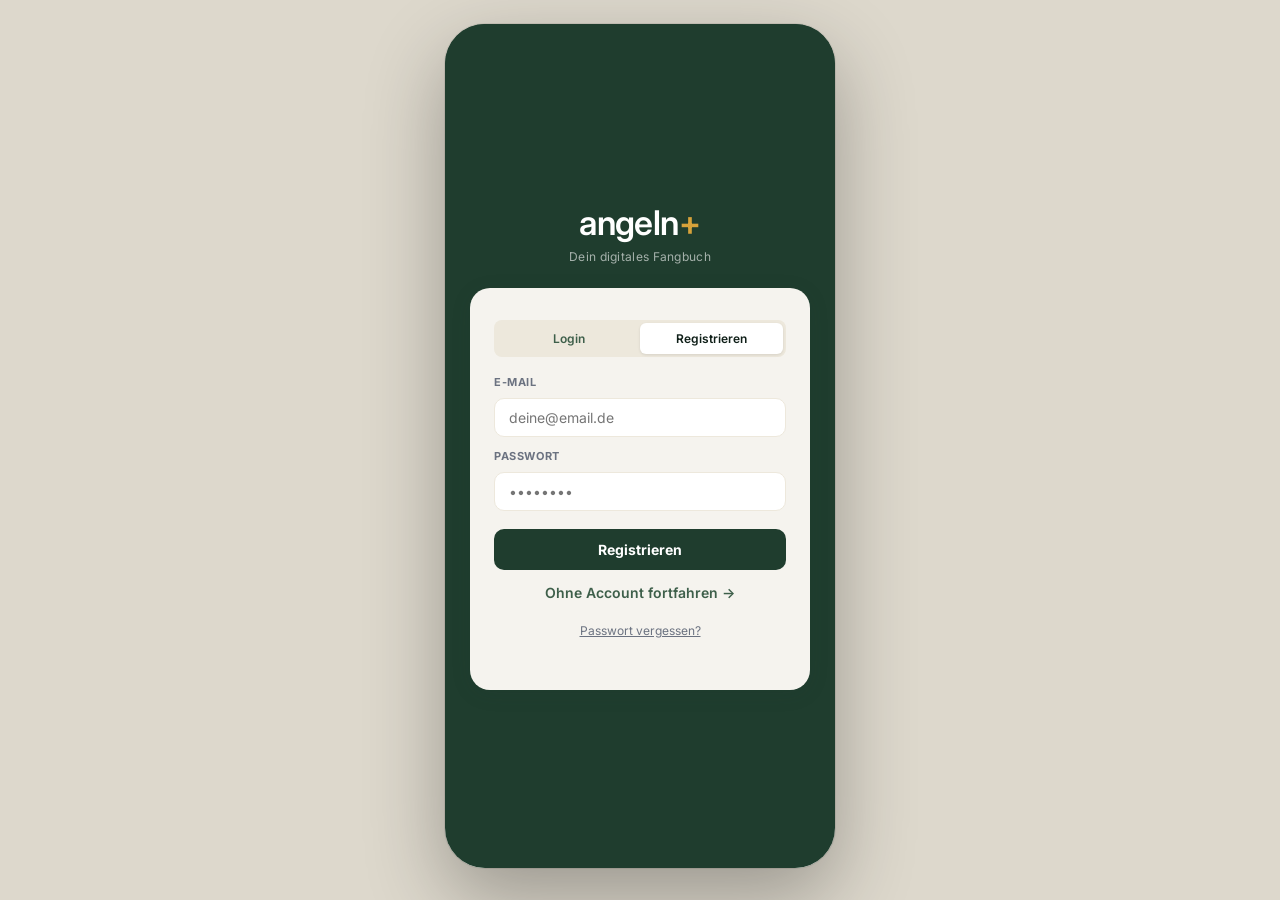
==== commit 9a648269: "Add files via upload" ====
--- a/index.html
+++ b/index.html
@@ -8439,12 +8439,16 @@
       // Legacy bundle.groups wird ignoriert — Migration findet ggf. one-shot statt.
       // ── PHOTOS ──
       if(bundle.photos&&typeof bundle.photos==='object'){
-        Object.keys(bundle.photos).forEach(pk=>{
+        for(const pk of Object.keys(bundle.photos)){
           const lsKey='fb_photo_'+pk;
-          if(authoritative||!localStorage.getItem(lsKey)){
-            try{localStorage.setItem(lsKey,bundle.photos[pk]);}catch(e){/* quota */}
+          let hasLocal=false;
+          try{hasLocal=!!localStorage.getItem(lsKey);}catch(e){}
+          if(authoritative||!hasLocal){
+            try{await savePhoto(pk,bundle.photos[pk]);}catch(e){/* quota */}
+          } else {
+            try{await idbP('photos',pk,{data:localStorage.getItem(lsKey)});}catch(e){}
           }
-        });
+        }
       }
       applyProf();
     } else {
@@ -8524,7 +8528,7 @@
 // ═══════════════════════════════════════════════════════════
 // SERVICE WORKER
 // ═══════════════════════════════════════════════════════════
-if('serviceWorker'in navigator){const sw=`const C='angelnplus-v95-beta';const A=['https://fonts.googleapis.com/css2?family=Inter:wght@300;400;500;600;700&display=swap','https://cdnjs.cloudflare.com/ajax/libs/Chart.js/4.4.1/chart.umd.min.js'];self.addEventListener('install',e=>{e.waitUntil(caches.open(C).then(c=>c.addAll(A).catch(()=>{})));self.skipWaiting();});self.addEventListener('activate',e=>{e.waitUntil(caches.keys().then(ks=>Promise.all(ks.filter(k=>k!==C).map(k=>caches.delete(k)))));self.clients.claim();});self.addEventListener('fetch',e=>{if(e.request.method!=='GET'||e.request.url.includes('open-meteo.com'))return;e.respondWith(caches.match(e.request).then(c=>{if(c)return c;return fetch(e.request).then(r=>{if(r&&r.status===200&&r.type!=='opaque'){const cl=r.clone();caches.open(C).then(x=>x.put(e.request,cl));}return r;}).catch(()=>c||new Response('Offline',{status:503}));}));});`;try{const b=new Blob([sw],{type:'application/javascript'});navigator.serviceWorker.register(URL.createObjectURL(b)).catch(()=>{});}catch(e){}}
+if('serviceWorker'in navigator){const sw=`const C='angelnplus-v96-beta';const A=['https://fonts.googleapis.com/css2?family=Inter:wght@300;400;500;600;700&display=swap','https://cdnjs.cloudflare.com/ajax/libs/Chart.js/4.4.1/chart.umd.min.js'];self.addEventListener('install',e=>{e.waitUntil(caches.open(C).then(c=>c.addAll(A).catch(()=>{})));self.skipWaiting();});self.addEventListener('activate',e=>{e.waitUntil(caches.keys().then(ks=>Promise.all(ks.filter(k=>k!==C).map(k=>caches.delete(k)))));self.clients.claim();});self.addEventListener('fetch',e=>{if(e.request.method!=='GET'||e.request.url.includes('open-meteo.com'))return;e.respondWith(caches.match(e.request).then(c=>{if(c)return c;return fetch(e.request).then(r=>{if(r&&r.status===200&&r.type!=='opaque'){const cl=r.clone();caches.open(C).then(x=>x.put(e.request,cl));}return r;}).catch(()=>c||new Response('Offline',{status:503}));}));});`;try{const b=new Blob([sw],{type:'application/javascript'});navigator.serviceWorker.register(URL.createObjectURL(b)).catch(()=>{});}catch(e){}}
 
 // ═══════════════════════════════════════════════════════════
 // INDEXEDDB
@@ -8758,8 +8762,36 @@
   });
   return Object.entries(results).sort((a,b)=>b[1]-a[1]).slice(0,limit).map(([b])=>b);
 }
-async function savePhoto(k,b64){await idbP('photos',k,{data:b64});}
-async function getPhoto(k){if(!k)return null;const r=await idbG('photos',k);return r?.data||null;}
+function _photoLsKey(k){return'fb_photo_'+k;}
+function _photoMirrorLocal(k,b64){if(!k||!b64)return false;try{localStorage.setItem(_photoLsKey(k),b64);return true;}catch(e){return false;}}
+async function savePhoto(k,b64){
+  if(!k||!b64)return false;
+  let ok=false;
+  try{ok=await idbP('photos',k,{data:b64});}catch(e){ok=false;}
+  const lsOk=_photoMirrorLocal(k,b64);
+  if(!ok&&!lsOk)console.warn('Foto konnte nicht gespeichert werden:',k);
+  return !!(ok||lsOk);
+}
+async function getPhoto(k){
+  if(!k)return null;
+  try{
+    const r=await idbG('photos',k);
+    if(r?.data){
+      try{if(!localStorage.getItem(_photoLsKey(k)))_photoMirrorLocal(k,r.data);}catch(e){}
+      return r.data;
+    }
+  }catch(e){}
+  try{
+    const ls=localStorage.getItem(_photoLsKey(k));
+    if(ls){idbP('photos',k,{data:ls}).catch(()=>{});return ls;}
+  }catch(e){}
+  return null;
+}
+async function deletePhoto(k){
+  if(!k)return;
+  try{await idbD('photos',k);}catch(e){}
+  try{localStorage.removeItem(_photoLsKey(k));}catch(e){}
+}
 
 // ═══════════════════════════════════════════════════════════
 // STATE
@@ -10311,7 +10343,34 @@
   document.getElementById('frame').appendChild(sheet);
   sheet.addEventListener('click',e=>{if(e.target===sheet)sheet.remove();});
 }
-function handlePhoto(e){const file=e.target.files[0];if(!file||!_curPhotoId)return;const reader=new FileReader();reader.onload=async ev=>{const b64=ev.target.result;const pk='photo_'+Date.now()+'_'+_curPhotoId;await savePhoto(pk,b64);window._pm=window._pm||{};window._pm[_curPhotoId]=pk;const pr=document.getElementById('pp-'+_curPhotoId);const ab=document.getElementById('pa-'+_curPhotoId);if(pr){pr.src=b64;pr.style.display='block';}if(ab)ab.style.display='none';showToast('📷','Foto gespeichert');_curPhotoId=null;};reader.readAsDataURL(file);e.target.value='';}
+function _setCatchPhotoPreview(id,b64){
+  ['pp-','ff-pp-'].forEach(prefix=>{const pr=document.getElementById(prefix+id);if(pr){pr.src=b64;pr.style.display='block';}});
+  ['pa-','ff-pa-'].forEach(prefix=>{const ab=document.getElementById(prefix+id);if(ab)ab.style.display='none';});
+}
+function handlePhoto(e){
+  const inp=e?.target;
+  const file=inp?.files?.[0];
+  if(!file||!_curPhotoId){if(inp)inp.value='';return;}
+  if(!file.type||!file.type.startsWith('image/')){showToast('⚠️','Bitte ein Bild auswählen',true);inp.value='';return;}
+  const targetId=_curPhotoId;
+  const reader=new FileReader();
+  reader.onerror=()=>{showToast('⚠️','Foto konnte nicht gelesen werden',true);_curPhotoId=null;if(inp)inp.value='';};
+  reader.onload=async ev=>{
+    const b64=ev.target.result;
+    const pk='photo_'+Date.now()+'_'+targetId;
+    const ok=await savePhoto(pk,b64);
+    if(!ok){showToast('⚠️','Foto konnte nicht gespeichert werden',true);_curPhotoId=null;if(inp)inp.value='';return;}
+    window._pm=window._pm||{};
+    const old=window._pm[targetId];
+    window._pm[targetId]=pk;
+    if(old&&old!==pk)deletePhoto(old).catch(()=>{});
+    _setCatchPhotoPreview(targetId,b64);
+    showToast('📷','Foto gespeichert');
+    _curPhotoId=null;
+    if(inp)inp.value='';
+  };
+  reader.readAsDataURL(file);
+}
 
 // ═══════════════════════════════════════════════════════════
 // ADD CATCH – v11: Memory, Auto-Focus, Permanent Chips, Favs
@@ -12930,10 +12989,7 @@
       if(c.photoKey){
         const ph=await getPhoto(c.photoKey);
         if(ph){
-          const pr=document.getElementById('pp-'+cid);
-          const ab=document.getElementById('pa-'+cid);
-          if(pr){pr.src=ph;pr.style.display='block';}
-          if(ab)ab.style.display='none';
+          _setCatchPhotoPreview(cid,ph);
           window._pm=window._pm||{};window._pm[cid]=c.photoKey;
         }
       }
@@ -16385,11 +16441,19 @@
 }
 function _liveCatchThumb(c,cls='live-catch-ico'){
   let img='';
+  const pk=c?.photoKey||'';
   if(c?.photoKey){
     try{img=localStorage.getItem('fb_photo_'+c.photoKey)||'';}catch(e){}
   }
-  if(img)return`<div class="${cls}"><img src="${img}" alt="Fangfoto"></div>`;
-  return`<div class="${cls}">${fSvgInline(c?.type||'Fisch',30,20)}</div>`;
+  if(img)return`<div class="${cls} live-photo-thumb" data-photokey="${_esc(pk)}"><img src="${img}" alt="Fangfoto"></div>`;
+  return`<div class="${cls} live-photo-thumb" data-photokey="${_esc(pk)}">${fSvgInline(c?.type||'Fisch',30,20)}</div>`;
+}
+function _hydrateLocalPhotoThumbs(scope=document){
+  scope.querySelectorAll?.('.live-photo-thumb[data-photokey]').forEach(el=>{
+    const pk=el.getAttribute('data-photokey');
+    if(!pk||el.querySelector('img'))return;
+    getPhoto(pk).then(ph=>{if(ph)el.innerHTML=`<img src="${ph}" alt="Fangfoto">`;}).catch(()=>{});
+  });
 }
 function _renderLiveStatus(){
   if(!_liveSession)return;
@@ -16799,6 +16863,7 @@
       <button class="ls-end-btn ghost" onclick="closeLiveEndOv()">Zurück</button>
     </div>`;
   document.getElementById('ls-end-ov').classList.add('on');
+  _hydrateLocalPhotoThumbs(card);
   requestAnimationFrame(()=>{_resetLiveEndScroll();_resetLiveViewport();_resetLiveEndScroll();});
   setTimeout(()=>{
     _resetLiveEndScroll();
@@ -17077,6 +17142,7 @@
       </div>
     </div>`).join('');
   el.innerHTML=cards;
+  _hydrateLocalPhotoThumbs(el);
   _renderLiveStatus();
   _renderLiveTimeline();
 }
@@ -17098,8 +17164,8 @@
   const lbl=`${c.type||'Fang'}${c.length?' · '+c.length+'cm':''}`;
   const ok=await showConf('🗑️','Fang löschen?',`Soll "${lbl}" aus der Live-Session entfernt werden?`,'Ja, löschen','danger');
   if(!ok)return;
-  // Foto aus localStorage entfernen falls vorhanden
-  if(c.photoKey){try{localStorage.removeItem('fb_photo_'+c.photoKey);}catch(e){}}
+  // Foto aus lokalen Foto-Stores entfernen falls vorhanden
+  if(c.photoKey)await deletePhoto(c.photoKey);
   _liveSession.catches.splice(idx,1);
   try{localStorage.setItem('fb_live_session',JSON.stringify(_liveSession));}catch(e){}
   _renderLiveCatches();
@@ -17277,6 +17343,7 @@
 
   let totalShared=0;
   let lastShareError=null;
+  let photoUploadFailed=false;
   try{
     for(const gId of groupIds){
       const g=_groups.find(x=>x.id===gId);
@@ -17290,7 +17357,7 @@
           try{
             const dataUrl=await _liveGetPhotoData(c.photoKey);
             if(dataUrl)photoUrl=await _grpUploadPhoto(gId,dataUrl,'session_'+(sess.id||Date.now())+'_'+c.photoKey);
-          }catch(e){console.warn('live session photo upload:',e);}
+          }catch(e){photoUploadFailed=true;console.warn('live session photo upload:',e);}
         }
         catchSummaries.push({
           type:c.type,length:c.length,weight:c.weight,time:c.time,
@@ -17362,6 +17429,7 @@
     try{
       if(_activeGroupId&&groupIds.includes(_activeGroupId))await _grpRefreshActive();
     }catch(e){console.warn('share live session refresh:',e);}
+    if(photoUploadFailed)showToast('⚠️','Ein Foto konnte nicht in die Gruppe geladen werden',true);
     if(totalShared===0&&lastShareError)throw lastShareError;
     shareOk=totalShared>0;
     return totalShared;
@@ -17384,6 +17452,7 @@
   const locPayload=_groupShareLocationPayload(loc,opts.shareGps===true);
 
   let totalShared=0;
+  let photoUploadFailed=false;
   try{
     for(const gId of groupIds){
       const g=_groups.find(x=>x.id===gId);
@@ -17410,7 +17479,7 @@
           try{
             const dataUrl=await getPhoto(c.photoKey);
             if(dataUrl)photoUrl=await _grpUploadPhoto(gId,dataUrl,'catch_'+c.photoKey);
-          }catch(e){console.warn('photo upload:',e);}
+          }catch(e){photoUploadFailed=true;console.warn('photo upload:',e);}
         }
         const catchData={
           type:c.type,length:c.length,weight:c.weight,
@@ -17446,6 +17515,7 @@
     await saveOneSess(sess);
     // Lokale Sicht refreshen falls Detail-View offen ist
     if(_activeGroupId&&groupIds.includes(_activeGroupId))_grpRefreshActive();
+    if(photoUploadFailed)showToast('⚠️','Ein Foto konnte nicht in die Gruppe geladen werden',true);
     shareOk=totalShared>0;
     return totalShared;
   } finally {
@@ -17475,7 +17545,7 @@
 }
 
 // ── Live-Catch Overlay (reduziert) ──────────────────────────
-let _lcPhotoData=null; // Base64-Fotodaten für Live-Catch
+let _lcPhotoData=null,_lcPhotoExistingKey=null,_lcPhotoChanged=false; // Base64-Fotodaten für Live-Catch
 
 function openLiveCatchOv(){
   if(!_liveSession){startLiveSession();return;}
@@ -17511,19 +17581,20 @@
     if(editing.baitLen)document.getElementById('lc-bait-len').value=editing.baitLen;
     if(editing.baitColor)document.getElementById('lc-bait-col').value=editing.baitColor;
     if(editing.photoKey){
-      try{
-        const ph=localStorage.getItem('fb_photo_'+editing.photoKey);
+      _lcPhotoData=null;_lcPhotoExistingKey=editing.photoKey;_lcPhotoChanged=false;
+      getPhoto(editing.photoKey).then(ph=>{
+        if(_lcPhotoExistingKey!==editing.photoKey)return;
         if(ph){
           _lcPhotoData=ph;
           const pp=document.getElementById('lc-pp');pp.src=ph;pp.style.display='block';
           document.getElementById('lc-pa').style.display='none';
         }
-      }catch(e){}
+      }).catch(()=>{});
     } else {
       document.getElementById('lc-pp').style.display='none';
       document.getElementById('lc-pp').src='';
       document.getElementById('lc-pa').style.display='';
-      _lcPhotoData=null;
+      _lcPhotoData=null;_lcPhotoExistingKey=null;_lcPhotoChanged=false;
     }
     // CR-Flag (taken=false → C&R aktiv)
     const crEl=document.getElementById('lc-cr');
@@ -17544,7 +17615,7 @@
     document.getElementById('lc-pp').style.display='none';
     document.getElementById('lc-pp').src='';
     document.getElementById('lc-pa').style.display='';
-    _lcPhotoData=null;
+    _lcPhotoData=null;_lcPhotoExistingKey=null;_lcPhotoChanged=false;
     // Uhrzeit-Hint aktualisieren
     const now=new Date();
     const hh=String(now.getHours()).padStart(2,'0');
@@ -17748,19 +17819,23 @@
 }
 
 function _handleLivePhoto(inp){
-  if(!inp.files||!inp.files[0])return;
+  if(!inp.files||!inp.files[0]){if(inp)inp.value='';return;}
   const file=inp.files[0];
+  if(!file.type||!file.type.startsWith('image/')){showToast('⚠️','Bitte ein Bild auswählen',true);inp.value='';return;}
   const reader=new FileReader();
   reader.onload=function(e){
     _lcPhotoData=e.target.result;
+    _lcPhotoChanged=true;
     const prev=document.getElementById('lc-pp');
     if(prev){prev.src=_lcPhotoData;prev.style.display='block';}
     document.getElementById('lc-pa').style.display='none';
+    inp.value='';
   };
+  reader.onerror=function(){showToast('⚠️','Foto konnte nicht gelesen werden',true);inp.value='';};
   reader.readAsDataURL(file);
 }
 
-function saveLiveCatch(){
+async function saveLiveCatch(){
   const fish=document.getElementById('lc-fish')?.value.trim();
   if(!fish){showToast('⚠️','Bitte Fischart eingeben!',true);return;}
   const len=parseFloat(document.getElementById('lc-len')?.value)||0;
@@ -17781,24 +17856,28 @@
     if(hit){catchLat=hit.lat;catchLon=hit.lon;}
   }
 
-  // Foto speichern wenn vorhanden
   let photoKey=null;
-  if(_lcPhotoData){
+  const editingIdx=_editingLiveCatchIdx;
+  const editingOrig=(editingIdx!==null&&_liveSession.catches[editingIdx])?_liveSession.catches[editingIdx]:null;
+
+  // Foto speichern wenn vorhanden; bestehendes Edit-Foto bleibt ohne neue Auswahl erhalten.
+  if(editingOrig&&editingOrig.photoKey&&!_lcPhotoChanged){
+    photoKey=editingOrig.photoKey;
+  } else if(_lcPhotoData){
     photoKey='live_'+Date.now();
-    try{localStorage.setItem('fb_photo_'+photoKey,_lcPhotoData);}catch(e){console.warn('Foto zu groß für localStorage');}
+    const ok=await savePhoto(photoKey,_lcPhotoData);
+    if(!ok){
+      photoKey=editingOrig?.photoKey||null;
+      showToast('⚠️','Live-Foto konnte nicht gespeichert werden',true);
+    } else if(editingOrig?.photoKey&&editingOrig.photoKey!==photoKey){
+      await deletePhoto(editingOrig.photoKey);
+    }
   }
 
   // v45: C&R toggle
   const isCR=document.getElementById('lc-cr')?.checked||false;
 
   // AP1: Edit-Mode — bestehenden Fang ersetzen statt neuen pushen
-  const editingIdx=_editingLiveCatchIdx;
-  const editingOrig=(editingIdx!==null&&_liveSession.catches[editingIdx])?_liveSession.catches[editingIdx]:null;
-
-  // Foto-Handling im Edit-Mode: alten Foto-Key NICHT verlieren wenn kein neues Foto gewählt
-  if(editingOrig&&!_lcPhotoData&&editingOrig.photoKey){
-    photoKey=editingOrig.photoKey;
-  }
   // Im Edit-Mode Original-Zeit beibehalten
   const finalTime=editingOrig?(editingOrig.time||time):time;
   const finalTs=editingOrig?(editingOrig.ts||Date.now()):Date.now();
@@ -17811,6 +17890,7 @@
     _liveSession.catches.push(c);
   }
   _editingLiveCatchIdx=null;
+  _lcPhotoData=null;_lcPhotoExistingKey=null;_lcPhotoChanged=false;
 
   try{localStorage.setItem('fb_live_session',JSON.stringify(_liveSession));}catch(e){}
   _renderLiveCatches();
@@ -20492,6 +20572,7 @@
       _grpRenderPhotoPreview();
     }
   };
+  reader.onerror=()=>{showToast('⚠️','Foto konnte nicht gelesen werden',true);evt.target.value='';};
   reader.readAsDataURL(file);
   // Input zurücksetzen, damit dieselbe Datei erneut ausgewählt werden kann
   evt.target.value='';
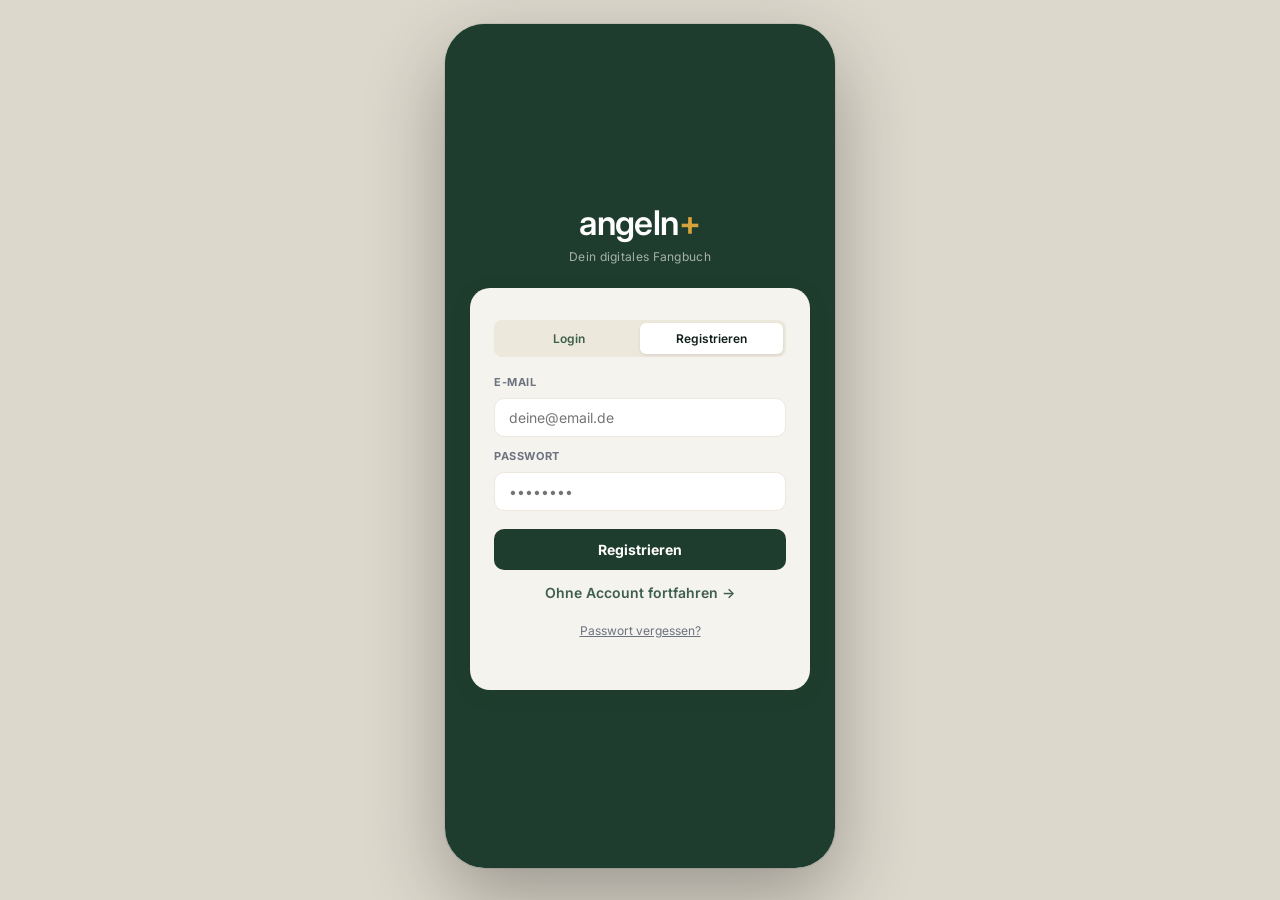
==== commit abfce542: "Add files via upload" ====
--- a/index.html
+++ b/index.html
@@ -4783,7 +4783,7 @@
 }
 .session-post-card:active{transform:scale(.99);}
 .session-post-card:hover{box-shadow:0 6px 18px rgba(31,61,46,.12);}
-.session-post-hero{position:relative;width:100%;aspect-ratio:4/3;background:#173523;overflow:hidden;}
+.session-post-hero{position:relative;width:100%;aspect-ratio:4/3;background:#1a1a1a;overflow:hidden;}
 .session-post-hero.detail{border-radius:0;aspect-ratio:4/3;}
 .session-post-gallery{display:flex;height:100%;overflow-x:auto;scroll-snap-type:x mandatory;scrollbar-width:none;}
 .session-post-gallery::-webkit-scrollbar{display:none;}
@@ -8528,7 +8528,7 @@
 // ═══════════════════════════════════════════════════════════
 // SERVICE WORKER
 // ═══════════════════════════════════════════════════════════
-if('serviceWorker'in navigator){const sw=`const C='angelnplus-v96-beta';const A=['https://fonts.googleapis.com/css2?family=Inter:wght@300;400;500;600;700&display=swap','https://cdnjs.cloudflare.com/ajax/libs/Chart.js/4.4.1/chart.umd.min.js'];self.addEventListener('install',e=>{e.waitUntil(caches.open(C).then(c=>c.addAll(A).catch(()=>{})));self.skipWaiting();});self.addEventListener('activate',e=>{e.waitUntil(caches.keys().then(ks=>Promise.all(ks.filter(k=>k!==C).map(k=>caches.delete(k)))));self.clients.claim();});self.addEventListener('fetch',e=>{if(e.request.method!=='GET'||e.request.url.includes('open-meteo.com'))return;e.respondWith(caches.match(e.request).then(c=>{if(c)return c;return fetch(e.request).then(r=>{if(r&&r.status===200&&r.type!=='opaque'){const cl=r.clone();caches.open(C).then(x=>x.put(e.request,cl));}return r;}).catch(()=>c||new Response('Offline',{status:503}));}));});`;try{const b=new Blob([sw],{type:'application/javascript'});navigator.serviceWorker.register(URL.createObjectURL(b)).catch(()=>{});}catch(e){}}
+if('serviceWorker'in navigator){const sw=`const C='angelnplus-v97-beta';const A=['https://fonts.googleapis.com/css2?family=Inter:wght@300;400;500;600;700&display=swap','https://cdnjs.cloudflare.com/ajax/libs/Chart.js/4.4.1/chart.umd.min.js'];self.addEventListener('install',e=>{e.waitUntil(caches.open(C).then(c=>c.addAll(A).catch(()=>{})));self.skipWaiting();});self.addEventListener('activate',e=>{e.waitUntil(caches.keys().then(ks=>Promise.all(ks.filter(k=>k!==C).map(k=>caches.delete(k)))));self.clients.claim();});self.addEventListener('fetch',e=>{if(e.request.method!=='GET'||e.request.url.includes('open-meteo.com'))return;e.respondWith(caches.match(e.request).then(c=>{if(c)return c;return fetch(e.request).then(r=>{if(r&&r.status===200&&r.type!=='opaque'){const cl=r.clone();caches.open(C).then(x=>x.put(e.request,cl));}return r;}).catch(()=>c||new Response('Offline',{status:503}));}));});`;try{const b=new Blob([sw],{type:'application/javascript'});navigator.serviceWorker.register(URL.createObjectURL(b)).catch(()=>{});}catch(e){}}
 
 // ═══════════════════════════════════════════════════════════
 // INDEXEDDB
@@ -8791,6 +8791,36 @@
   if(!k)return;
   try{await idbD('photos',k);}catch(e){}
   try{localStorage.removeItem(_photoLsKey(k));}catch(e){}
+}
+
+// AP v97: Zentrale Foto-Optimierung — Canvas-Rerender entfernt EXIF, skaliert und komprimiert
+function _optimizePhoto(dataUrl,maxDim,quality){
+  maxDim=maxDim||1600;quality=quality||0.82;
+  return new Promise((resolve,reject)=>{
+    if(!dataUrl||typeof dataUrl!=='string'){reject(new Error('no data'));return;}
+    const img=new Image();
+    img.onload=()=>{
+      try{
+        const w=img.naturalWidth||img.width,h=img.naturalHeight||img.height;
+        if(!w||!h){reject(new Error('invalid image'));return;}
+        const scale=Math.min(1,maxDim/Math.max(w,h));
+        const nw=Math.round(w*scale),nh=Math.round(h*scale);
+        const c=document.createElement('canvas');
+        c.width=nw;c.height=nh;
+        const ctx=c.getContext('2d');
+        // Weißer Hintergrund für Transparenz-Konvertierung zu JPEG
+        ctx.fillStyle='#fff';
+        ctx.fillRect(0,0,nw,nh);
+        ctx.drawImage(img,0,0,nw,nh);
+        const result=c.toDataURL('image/jpeg',quality);
+        // Plausibilitätscheck: Ergebnis muss gültige Data-URL sein
+        if(!result||result.length<100||!result.startsWith('data:image/')){reject(new Error('canvas export failed'));return;}
+        resolve(result);
+      }catch(e){reject(e);}
+    };
+    img.onerror=()=>reject(new Error('image load failed'));
+    img.src=dataUrl;
+  });
 }
 
 // ═══════════════════════════════════════════════════════════
@@ -10356,7 +10386,9 @@
   const reader=new FileReader();
   reader.onerror=()=>{showToast('⚠️','Foto konnte nicht gelesen werden',true);_curPhotoId=null;if(inp)inp.value='';};
   reader.onload=async ev=>{
-    const b64=ev.target.result;
+    let b64=ev.target.result;
+    // AP v97: Optimieren — skaliert, komprimiert, entfernt EXIF via Canvas-Rerender
+    try{b64=await _optimizePhoto(b64);}catch(err){console.warn('photo optimize fallback:',err);}
     const pk='photo_'+Date.now()+'_'+targetId;
     const ok=await savePhoto(pk,b64);
     if(!ok){showToast('⚠️','Foto konnte nicht gespeichert werden',true);_curPhotoId=null;if(inp)inp.value='';return;}
@@ -17823,8 +17855,11 @@
   const file=inp.files[0];
   if(!file.type||!file.type.startsWith('image/')){showToast('⚠️','Bitte ein Bild auswählen',true);inp.value='';return;}
   const reader=new FileReader();
-  reader.onload=function(e){
-    _lcPhotoData=e.target.result;
+  reader.onload=async function(e){
+    let raw=e.target.result;
+    // AP v97: Optimieren — skaliert, komprimiert, entfernt EXIF via Canvas-Rerender
+    try{raw=await _optimizePhoto(raw);}catch(err){console.warn('live photo optimize fallback:',err);}
+    _lcPhotoData=raw;
     _lcPhotoChanged=true;
     const prev=document.getElementById('lc-pp');
     if(prev){prev.src=_lcPhotoData;prev.style.display='block';}
@@ -19300,7 +19335,6 @@
       const commentCount=sc?.comments?.length||0;
       html+=`<div class="session-post-card" onclick="_openGroupSessionDetail('${g.id}','${item.id}')">
         ${_sessionPostHero(s)}
-        ${_sessionPostMapHtml(s)}
         <div class="catch-card-body">
           <div class="catch-card-user">
             <div class="catch-card-avatar" style="background:${color};">${memberName.charAt(0).toUpperCase()}</div>
@@ -20563,7 +20597,7 @@
   const reader=new FileReader();
   reader.onload=async(e)=>{
     try{
-      const compressed=await _grpCompressImage(e.target.result,1280,0.82);
+      const compressed=await _optimizePhoto(e.target.result,1280,0.82);
       _grpPendingPhoto={dataUrl:compressed,name:file.name};
       _grpRenderPhotoPreview();
     }catch(err){
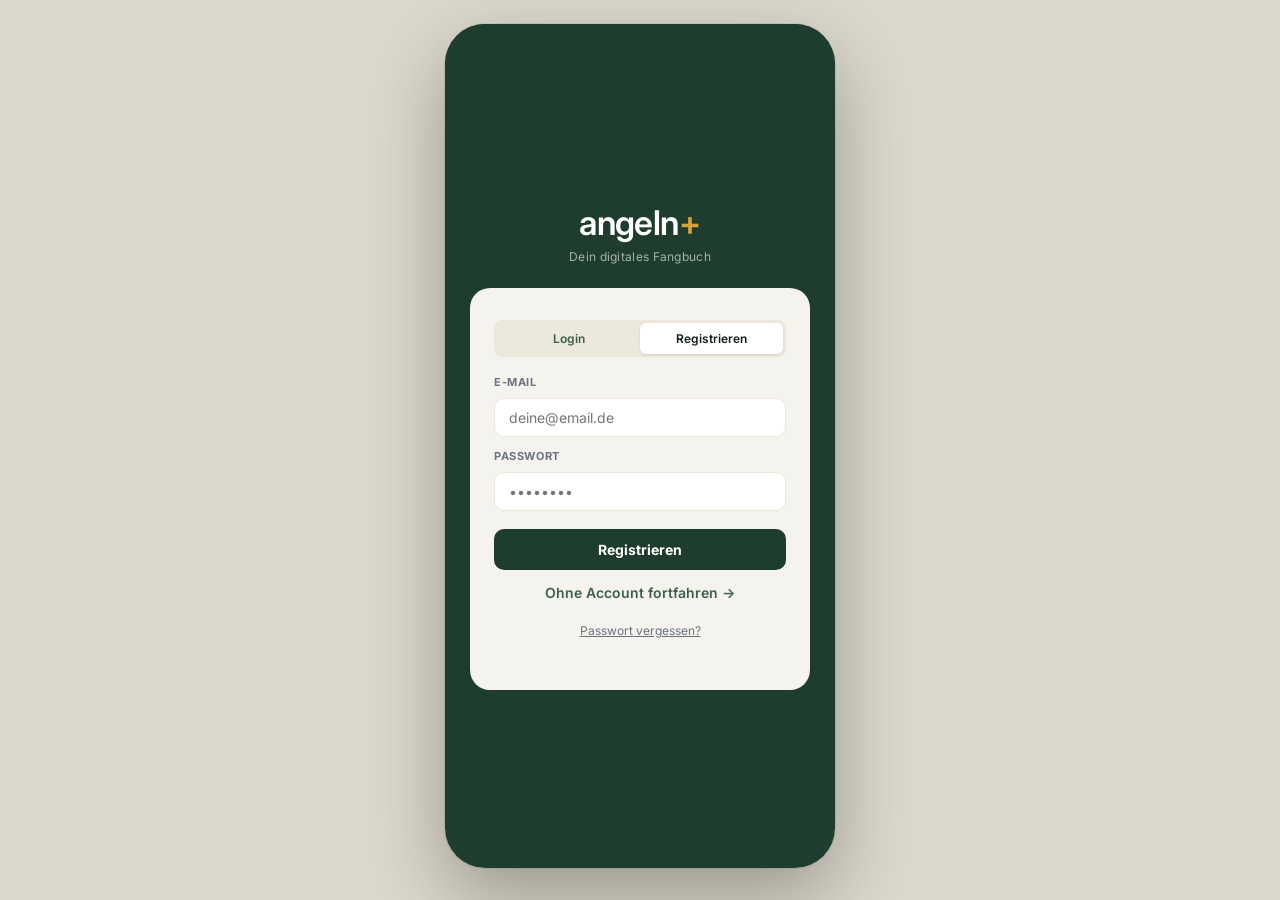
==== commit 099a801b: "Add files via upload" ====
--- a/index.html
+++ b/index.html
@@ -4,10 +4,13 @@
 <meta charset="UTF-8">
 <meta name="viewport" content="width=device-width,initial-scale=1.0,maximum-scale=1.0,viewport-fit=cover,interactive-widget=resizes-content">
 <title>Angeln+</title>
+<meta name="description" content="Dein digitales Fangbuch. Sessions, Fänge, Wetter, Gruppen und Live-Tracking — alles in einer App.">
 <meta name="theme-color" content="#1F3D2E">
 <meta name="apple-mobile-web-app-capable" content="yes">
 <meta name="apple-mobile-web-app-title" content="Angeln+">
-<link rel="manifest" href="data:application/json;charset=utf-8,%7B%22name%22%3A%22Angeln%2B%22%2C%22short_name%22%3A%22Angeln%2B%22%2C%22start_url%22%3A%22.%22%2C%22display%22%3A%22standalone%22%2C%22background_color%22%3A%22%23F5F3EE%22%2C%22theme_color%22%3A%22%231F3D2E%22%7D">
+<meta name="apple-mobile-web-app-status-bar-style" content="black-translucent">
+<meta name="format-detection" content="telephone=no">
+<link rel="manifest" href="data:application/json;charset=utf-8,%7B%22name%22%3A%22Angeln%2B%20%E2%80%93%20Dein%20digitales%20Fangbuch%22%2C%22short_name%22%3A%22Angeln%2B%22%2C%22description%22%3A%22Sessions%2C%20F%C3%A4nge%2C%20Wetter%2C%20Gruppen%20und%20Live-Tracking.%22%2C%22start_url%22%3A%22.%22%2C%22display%22%3A%22standalone%22%2C%22orientation%22%3A%22portrait%22%2C%22background_color%22%3A%22%23F5F3EE%22%2C%22theme_color%22%3A%22%231F3D2E%22%2C%22categories%22%3A%5B%22sports%22%2C%22lifestyle%22%5D%7D">
 <link rel="apple-touch-icon" href="data:image/svg+xml,<svg xmlns='http://www.w3.org/2000/svg' viewBox='0 0 100 100'><rect width='100' height='100' fill='%231F3D2E' rx='22'/><text y='68' x='50' font-size='52' font-weight='600' font-family='Inter,system-ui,sans-serif' text-anchor='middle' fill='%23A8D5B5'>A</text><text y='68' x='72' font-size='52' font-weight='700' font-family='Inter,system-ui,sans-serif' text-anchor='middle' fill='%23D6A23A'>+</text></svg>">
 <link rel="preconnect" href="https://fonts.googleapis.com">
 <link href="https://fonts.googleapis.com/css2?family=Inter:wght@300;400;500;600;700&display=swap" rel="stylesheet">
@@ -6905,7 +6908,7 @@
         <button class="bitem" onclick="showBurgSec('disclaimer');closeBurg()"><span class="bitem-ico"><svg class="ic"><use href="#i-info"/></svg></span><div><div class="bitem-txt">Haftungsausschluss</div><div class="bitem-sub">Schonzeit ohne Gewähr</div></div></button>
       </div>
     </div>
-    <div class="burg-ver">Angeln+ · Editorial Nature · Realtime · PWA</div>
+    <div class="burg-ver">Angeln+ v98 Beta · <a href="mailto:moin@angelnplus.com" style="color:var(--green-light);text-decoration:none;">moin@angelnplus.com</a></div>
   </div>
   <div class="burg-back" onclick="closeBurg()"></div>
 </div>
@@ -8528,7 +8531,7 @@
 // ═══════════════════════════════════════════════════════════
 // SERVICE WORKER
 // ═══════════════════════════════════════════════════════════
-if('serviceWorker'in navigator){const sw=`const C='angelnplus-v97-beta';const A=['https://fonts.googleapis.com/css2?family=Inter:wght@300;400;500;600;700&display=swap','https://cdnjs.cloudflare.com/ajax/libs/Chart.js/4.4.1/chart.umd.min.js'];self.addEventListener('install',e=>{e.waitUntil(caches.open(C).then(c=>c.addAll(A).catch(()=>{})));self.skipWaiting();});self.addEventListener('activate',e=>{e.waitUntil(caches.keys().then(ks=>Promise.all(ks.filter(k=>k!==C).map(k=>caches.delete(k)))));self.clients.claim();});self.addEventListener('fetch',e=>{if(e.request.method!=='GET'||e.request.url.includes('open-meteo.com'))return;e.respondWith(caches.match(e.request).then(c=>{if(c)return c;return fetch(e.request).then(r=>{if(r&&r.status===200&&r.type!=='opaque'){const cl=r.clone();caches.open(C).then(x=>x.put(e.request,cl));}return r;}).catch(()=>c||new Response('Offline',{status:503}));}));});`;try{const b=new Blob([sw],{type:'application/javascript'});navigator.serviceWorker.register(URL.createObjectURL(b)).catch(()=>{});}catch(e){}}
+if('serviceWorker'in navigator){const sw=`const C='angelnplus-v98-beta';const A=['https://fonts.googleapis.com/css2?family=Inter:wght@300;400;500;600;700&display=swap','https://cdnjs.cloudflare.com/ajax/libs/Chart.js/4.4.1/chart.umd.min.js'];self.addEventListener('install',e=>{e.waitUntil(caches.open(C).then(c=>c.addAll(A).catch(()=>{})));self.skipWaiting();});self.addEventListener('activate',e=>{e.waitUntil(caches.keys().then(ks=>Promise.all(ks.filter(k=>k!==C).map(k=>caches.delete(k)))));self.clients.claim();});self.addEventListener('fetch',e=>{if(e.request.method!=='GET'||e.request.url.includes('open-meteo.com'))return;e.respondWith(caches.match(e.request).then(c=>{if(c)return c;return fetch(e.request).then(r=>{if(r&&r.status===200&&r.type!=='opaque'){const cl=r.clone();caches.open(C).then(x=>x.put(e.request,cl));}return r;}).catch(()=>c||new Response('Offline',{status:503}));}));});`;try{const b=new Blob([sw],{type:'application/javascript'});navigator.serviceWorker.register(URL.createObjectURL(b)).catch(()=>{});}catch(e){}}
 
 // ═══════════════════════════════════════════════════════════
 // INDEXEDDB
@@ -9687,7 +9690,7 @@
   _fcTempPlz=plz;
   _plzCoords=null;_fcData=null;_fcHourlyData=null;
   try{
-    const r=await fetch(`https://nominatim.openstreetmap.org/search?postalcode=${encodeURIComponent(plz)}&country=DE&format=json&limit=1`,{headers:{'User-Agent':'FishingBuddyApp/9'}});
+    const r=await fetch(`https://nominatim.openstreetmap.org/search?postalcode=${encodeURIComponent(plz)}&country=DE&format=json&limit=1`,{headers:{'User-Agent':'AngelnPlus/98'}});
     if(!r.ok)throw new Error('HTTP '+r.status);
     const data=await r.json();
     if(!data||!data[0]){showToast('⚠️','PLZ nicht gefunden');return;}
@@ -9709,7 +9712,7 @@
 async function resolvePlzCoords(plz){
   if(!plz||_plzCoords)return;
   try{
-    const r=await fetch(`https://nominatim.openstreetmap.org/search?postalcode=${encodeURIComponent(plz)}&country=DE&format=json&limit=1`,{headers:{'User-Agent':'FishingBuddyApp/9'}});
+    const r=await fetch(`https://nominatim.openstreetmap.org/search?postalcode=${encodeURIComponent(plz)}&country=DE&format=json&limit=1`,{headers:{'User-Agent':'AngelnPlus/98'}});
     if(!r.ok)return;
     const data=await r.json();
     if(data&&data[0]){
@@ -11390,7 +11393,7 @@
   const titles={legal:'Impressum & Datenschutz',schonzeiten:'Schonzeiten & Verbände',disclaimer:'Haftungsausschluss',storage:'Speicher-Info'};
   document.getElementById('fs-info-title').textContent=titles[sec]||'Info';
   let html='';
-  if(sec==='legal'){html=`<div class="card"><h3 style="font-family:var(--fs);font-size:16px;font-weight:600;margin-bottom:10px;">Datenschutz Beta-Hinweis</h3><p style="font-size:12px;color:var(--text-mid);line-height:1.7;">Angeln+ speichert Fangbuch, Profil, Favoriten, Fotos und Live-Session-Daten lokal im Browser-Speicher (IndexedDB und localStorage). Wenn du dich anmeldest, werden Fangbuch- und Profildaten über Supabase synchronisiert. Gruppenfunktionen übertragen geteilte Sessions, Fänge, Nachrichten, Likes, Kommentare und optional Fotos an die ausgewählte Gruppe.</p><p style="font-size:12px;color:var(--text-mid);line-height:1.7;margin-top:8px;">Standortdaten entstehen nur, wenn du GPS, Karte, Spots, Wetter oder Live-Tracking nutzt. Exakte GPS-Koordinaten werden beim Teilen in Gruppen nur gesendet, wenn du GPS-Teilen bewusst aktivierst. Gewässer- und Spotnamen können als Text weitergegeben werden. Kamera, Mediathek und Mikrofon werden nur nach deiner Aktion angefragt. Wetter- und Kartendaten können über externe Dienste wie Open-Meteo, OpenStreetMap/Nominatim und Kartenkacheln geladen werden.</p><p style="font-size:12px;color:var(--text-mid);line-height:1.7;margin-top:8px;">Abmelden beendet die Cloud-Sitzung; lokale Daten bleiben auf diesem Gerät. Mit "Alle lokalen Daten löschen" kannst du den Browser-Speicher dieses Geräts bereinigen, ohne Cloud-Daten zu löschen.</p></div><div class="card" style="margin-top:8px;"><h3 style="font-family:var(--fs);font-size:16px;font-weight:600;margin-bottom:10px;">Impressum &amp; rechtlicher Hinweis</h3><p style="font-size:12px;color:var(--text-mid);line-height:1.7;">Diese Beta ersetzt noch keine finale Datenschutzerklärung, kein finales Impressum und keine Nutzungsbedingungen. Vor einem öffentlichen Start müssen die rechtlichen Texte juristisch geprüft und vollständig ergänzt werden.</p></div>`;}
+  if(sec==='legal'){html=`<div class="card"><h3 style="font-family:var(--fs);font-size:16px;font-weight:600;margin-bottom:10px;">Datenschutz Beta-Hinweis</h3><p style="font-size:12px;color:var(--text-mid);line-height:1.7;">Angeln+ speichert Fangbuch, Profil, Favoriten, Fotos und Live-Session-Daten lokal im Browser-Speicher (IndexedDB und localStorage). Wenn du dich anmeldest, werden Fangbuch- und Profildaten über Supabase synchronisiert. Gruppenfunktionen übertragen geteilte Sessions, Fänge, Nachrichten, Likes, Kommentare und optional Fotos an die ausgewählte Gruppe.</p><p style="font-size:12px;color:var(--text-mid);line-height:1.7;margin-top:8px;">Standortdaten entstehen nur, wenn du GPS, Karte, Spots, Wetter oder Live-Tracking nutzt. Exakte GPS-Koordinaten werden beim Teilen in Gruppen nur gesendet, wenn du GPS-Teilen bewusst aktivierst. Gewässer- und Spotnamen können als Text weitergegeben werden. Kamera, Mediathek und Mikrofon werden nur nach deiner Aktion angefragt. Wetter- und Kartendaten können über externe Dienste wie Open-Meteo, OpenStreetMap/Nominatim und Kartenkacheln geladen werden.</p><p style="font-size:12px;color:var(--text-mid);line-height:1.7;margin-top:8px;">Fotos werden vor der Speicherung optimiert und Metadaten (EXIF) soweit technisch möglich entfernt. Fotos werden nur geteilt, wenn du eine Session aktiv in eine Gruppe postest.</p><p style="font-size:12px;color:var(--text-mid);line-height:1.7;margin-top:8px;">Abmelden beendet die Cloud-Sitzung; lokale Daten bleiben auf diesem Gerät. Mit &bdquo;Alle lokalen Daten löschen&ldquo; kannst du den Browser-Speicher dieses Geräts bereinigen, ohne Cloud-Daten zu löschen.</p></div><div class="card" style="margin-top:8px;"><h3 style="font-family:var(--fs);font-size:16px;font-weight:600;margin-bottom:10px;">Berechtigungen</h3><p style="font-size:12px;color:var(--text-mid);line-height:1.7;"><strong>Standort</strong> — wird genutzt für Wetter, Karte, Live-Tracking und Fangort-Speicherung. Nur nach deiner Aktion.<br><strong>Kamera &amp; Mediathek</strong> — wird genutzt, um Fangfotos zu dokumentieren. Nur nach deiner Aktion.<br><strong>Mikrofon</strong> — wird nur genutzt, wenn du die Spracheingabe aktiv startest.<br><strong>Benachrichtigungen</strong> — optional, nur nach deiner Zustimmung.</p></div><div class="card" style="margin-top:8px;"><h3 style="font-family:var(--fs);font-size:16px;font-weight:600;margin-bottom:10px;">Impressum &amp; rechtlicher Hinweis</h3><p style="font-size:12px;color:var(--text-mid);line-height:1.7;">Diese Beta ersetzt noch keine finale Datenschutzerklärung, kein finales Impressum und keine Nutzungsbedingungen. Vor einem öffentlichen Start werden die rechtlichen Texte juristisch geprüft und vollständig ergänzt.</p></div><div class="card" style="margin-top:8px;"><h3 style="font-family:var(--fs);font-size:16px;font-weight:600;margin-bottom:10px;">Kontakt &amp; Support</h3><p style="font-size:12px;color:var(--text-mid);line-height:1.7;"><a href="mailto:moin@angelnplus.com" style="color:var(--green-mid);font-weight:600;">moin@angelnplus.com</a></p></div><div style="text-align:center;margin-top:12px;font-size:11px;color:var(--text-light);">Angeln+ v98 Beta</div>`;}
   else if(sec==='schonzeiten'){
     html=`<div style="margin-bottom:12px;font-size:13px;color:var(--text-mid);background:var(--gold-l);border:1px solid #e8d4a0;border-radius:var(--rs);padding:12px 14px;">⚠️ <strong>Alle Angaben ohne Gewähr.</strong> Schonzeiten können sich jährlich ändern. Stets beim Landesfischereiverband prüfen.</div>`;
     html+=Object.entries(SZ).map(([bl,d])=>`<div class="info-btn" onclick="window.open('${d.link}','_blank')"><div class="info-btn-ico">🏛️</div><div><div class="info-btn-txt">${bl}</div><div class="info-btn-sub">${d.text.split('·')[0].trim()} · <span style="color:var(--blue-t);">${new URL(d.link).hostname}</span></div></div></div>`).join('');
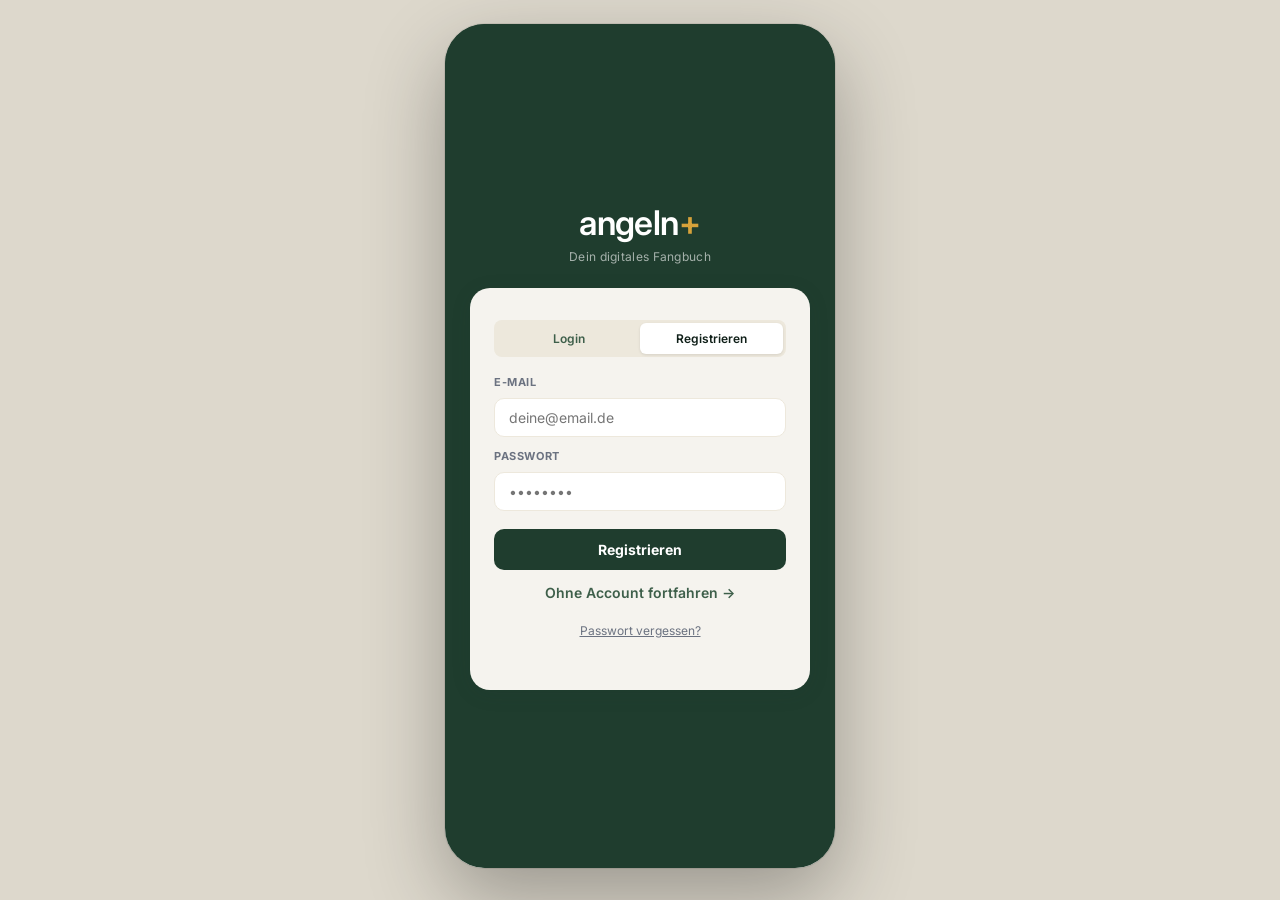
==== commit 7c5d73cb: "Add files via upload" ====
--- a/index.html
+++ b/index.html
@@ -8,7 +8,7 @@
 <meta name="theme-color" content="#1F3D2E">
 <meta name="apple-mobile-web-app-capable" content="yes">
 <meta name="apple-mobile-web-app-title" content="Angeln+">
-<meta name="apple-mobile-web-app-status-bar-style" content="black-translucent">
+<meta name="apple-mobile-web-app-status-bar-style" content="default">
 <meta name="format-detection" content="telephone=no">
 <link rel="manifest" href="data:application/json;charset=utf-8,%7B%22name%22%3A%22Angeln%2B%20%E2%80%93%20Dein%20digitales%20Fangbuch%22%2C%22short_name%22%3A%22Angeln%2B%22%2C%22description%22%3A%22Sessions%2C%20F%C3%A4nge%2C%20Wetter%2C%20Gruppen%20und%20Live-Tracking.%22%2C%22start_url%22%3A%22.%22%2C%22display%22%3A%22standalone%22%2C%22orientation%22%3A%22portrait%22%2C%22background_color%22%3A%22%23F5F3EE%22%2C%22theme_color%22%3A%22%231F3D2E%22%2C%22categories%22%3A%5B%22sports%22%2C%22lifestyle%22%5D%7D">
 <link rel="apple-touch-icon" href="data:image/svg+xml,<svg xmlns='http://www.w3.org/2000/svg' viewBox='0 0 100 100'><rect width='100' height='100' fill='%231F3D2E' rx='22'/><text y='68' x='50' font-size='52' font-weight='600' font-family='Inter,system-ui,sans-serif' text-anchor='middle' fill='%23A8D5B5'>A</text><text y='68' x='72' font-size='52' font-weight='700' font-family='Inter,system-ui,sans-serif' text-anchor='middle' fill='%23D6A23A'>+</text></svg>">
@@ -64,7 +64,8 @@
   /* AP2: Nav-Clearance = btabs-Höhe + bottom-Offset + safe-area + Puffer.
      Wird von ALLEN scrollbaren Containern unten als padding-bottom genutzt,
      damit kein Content hinter der schwebenden Bottom-Nav verschwindet. */
-  --nav-clearance: calc(var(--footer-h) + 24px + env(safe-area-inset-bottom, 0px) + 40px);
+  /* v99: env(safe-area-inset-bottom) entfernt – .btabs handelt den Inset selbst */
+  --nav-clearance: calc(var(--footer-h) + 24px + 40px);
 }
 
 /* AP3: Grüner Boot-Loader (verhindert Login-Flash beim App-Start) */
@@ -155,9 +156,8 @@
     height:100dvh;
     border-radius:0;
     box-shadow:none;
-    /* Safe Areas für Notch/HomeIndicator */
-    padding-top:env(safe-area-inset-top,0px);
-    padding-bottom:env(safe-area-inset-bottom,0px);
+    /* v99: Safe-Area-Padding entfernt – .hdr/.btabs/Overlay-Header
+       handeln die Insets eigenständig, kein doppeltes Zählen mehr. */
   }
   /* v51 Edge-to-Edge: Pages und Scroll-Container füllen die echte Geräte-Höhe.
      Wichtig:
@@ -6908,7 +6908,7 @@
         <button class="bitem" onclick="showBurgSec('disclaimer');closeBurg()"><span class="bitem-ico"><svg class="ic"><use href="#i-info"/></svg></span><div><div class="bitem-txt">Haftungsausschluss</div><div class="bitem-sub">Schonzeit ohne Gewähr</div></div></button>
       </div>
     </div>
-    <div class="burg-ver">Angeln+ v98 Beta · <a href="mailto:moin@angelnplus.com" style="color:var(--green-light);text-decoration:none;">moin@angelnplus.com</a></div>
+    <div class="burg-ver">Angeln+ v99 Beta · <a href="mailto:moin@angelnplus.com" style="color:var(--green-light);text-decoration:none;">moin@angelnplus.com</a></div>
   </div>
   <div class="burg-back" onclick="closeBurg()"></div>
 </div>
@@ -8531,7 +8531,7 @@
 // ═══════════════════════════════════════════════════════════
 // SERVICE WORKER
 // ═══════════════════════════════════════════════════════════
-if('serviceWorker'in navigator){const sw=`const C='angelnplus-v98-beta';const A=['https://fonts.googleapis.com/css2?family=Inter:wght@300;400;500;600;700&display=swap','https://cdnjs.cloudflare.com/ajax/libs/Chart.js/4.4.1/chart.umd.min.js'];self.addEventListener('install',e=>{e.waitUntil(caches.open(C).then(c=>c.addAll(A).catch(()=>{})));self.skipWaiting();});self.addEventListener('activate',e=>{e.waitUntil(caches.keys().then(ks=>Promise.all(ks.filter(k=>k!==C).map(k=>caches.delete(k)))));self.clients.claim();});self.addEventListener('fetch',e=>{if(e.request.method!=='GET'||e.request.url.includes('open-meteo.com'))return;e.respondWith(caches.match(e.request).then(c=>{if(c)return c;return fetch(e.request).then(r=>{if(r&&r.status===200&&r.type!=='opaque'){const cl=r.clone();caches.open(C).then(x=>x.put(e.request,cl));}return r;}).catch(()=>c||new Response('Offline',{status:503}));}));});`;try{const b=new Blob([sw],{type:'application/javascript'});navigator.serviceWorker.register(URL.createObjectURL(b)).catch(()=>{});}catch(e){}}
+if('serviceWorker'in navigator){const sw=`const C='angelnplus-v99-beta';const A=['https://fonts.googleapis.com/css2?family=Inter:wght@300;400;500;600;700&display=swap','https://cdnjs.cloudflare.com/ajax/libs/Chart.js/4.4.1/chart.umd.min.js'];self.addEventListener('install',e=>{e.waitUntil(caches.open(C).then(c=>c.addAll(A).catch(()=>{})));self.skipWaiting();});self.addEventListener('activate',e=>{e.waitUntil(caches.keys().then(ks=>Promise.all(ks.filter(k=>k!==C).map(k=>caches.delete(k)))));self.clients.claim();});self.addEventListener('fetch',e=>{if(e.request.method!=='GET'||e.request.url.includes('open-meteo.com'))return;e.respondWith(caches.match(e.request).then(c=>{if(c)return c;return fetch(e.request).then(r=>{if(r&&r.status===200&&r.type!=='opaque'){const cl=r.clone();caches.open(C).then(x=>x.put(e.request,cl));}return r;}).catch(()=>c||new Response('Offline',{status:503}));}));});`;try{const b=new Blob([sw],{type:'application/javascript'});navigator.serviceWorker.register(URL.createObjectURL(b)).catch(()=>{});}catch(e){}}
 
 // ═══════════════════════════════════════════════════════════
 // INDEXEDDB
@@ -9690,7 +9690,7 @@
   _fcTempPlz=plz;
   _plzCoords=null;_fcData=null;_fcHourlyData=null;
   try{
-    const r=await fetch(`https://nominatim.openstreetmap.org/search?postalcode=${encodeURIComponent(plz)}&country=DE&format=json&limit=1`,{headers:{'User-Agent':'AngelnPlus/98'}});
+    const r=await fetch(`https://nominatim.openstreetmap.org/search?postalcode=${encodeURIComponent(plz)}&country=DE&format=json&limit=1`,{headers:{'User-Agent':'AngelnPlus/99'}});
     if(!r.ok)throw new Error('HTTP '+r.status);
     const data=await r.json();
     if(!data||!data[0]){showToast('⚠️','PLZ nicht gefunden');return;}
@@ -9712,7 +9712,7 @@
 async function resolvePlzCoords(plz){
   if(!plz||_plzCoords)return;
   try{
-    const r=await fetch(`https://nominatim.openstreetmap.org/search?postalcode=${encodeURIComponent(plz)}&country=DE&format=json&limit=1`,{headers:{'User-Agent':'AngelnPlus/98'}});
+    const r=await fetch(`https://nominatim.openstreetmap.org/search?postalcode=${encodeURIComponent(plz)}&country=DE&format=json&limit=1`,{headers:{'User-Agent':'AngelnPlus/99'}});
     if(!r.ok)return;
     const data=await r.json();
     if(data&&data[0]){
@@ -11393,7 +11393,7 @@
   const titles={legal:'Impressum & Datenschutz',schonzeiten:'Schonzeiten & Verbände',disclaimer:'Haftungsausschluss',storage:'Speicher-Info'};
   document.getElementById('fs-info-title').textContent=titles[sec]||'Info';
   let html='';
-  if(sec==='legal'){html=`<div class="card"><h3 style="font-family:var(--fs);font-size:16px;font-weight:600;margin-bottom:10px;">Datenschutz Beta-Hinweis</h3><p style="font-size:12px;color:var(--text-mid);line-height:1.7;">Angeln+ speichert Fangbuch, Profil, Favoriten, Fotos und Live-Session-Daten lokal im Browser-Speicher (IndexedDB und localStorage). Wenn du dich anmeldest, werden Fangbuch- und Profildaten über Supabase synchronisiert. Gruppenfunktionen übertragen geteilte Sessions, Fänge, Nachrichten, Likes, Kommentare und optional Fotos an die ausgewählte Gruppe.</p><p style="font-size:12px;color:var(--text-mid);line-height:1.7;margin-top:8px;">Standortdaten entstehen nur, wenn du GPS, Karte, Spots, Wetter oder Live-Tracking nutzt. Exakte GPS-Koordinaten werden beim Teilen in Gruppen nur gesendet, wenn du GPS-Teilen bewusst aktivierst. Gewässer- und Spotnamen können als Text weitergegeben werden. Kamera, Mediathek und Mikrofon werden nur nach deiner Aktion angefragt. Wetter- und Kartendaten können über externe Dienste wie Open-Meteo, OpenStreetMap/Nominatim und Kartenkacheln geladen werden.</p><p style="font-size:12px;color:var(--text-mid);line-height:1.7;margin-top:8px;">Fotos werden vor der Speicherung optimiert und Metadaten (EXIF) soweit technisch möglich entfernt. Fotos werden nur geteilt, wenn du eine Session aktiv in eine Gruppe postest.</p><p style="font-size:12px;color:var(--text-mid);line-height:1.7;margin-top:8px;">Abmelden beendet die Cloud-Sitzung; lokale Daten bleiben auf diesem Gerät. Mit &bdquo;Alle lokalen Daten löschen&ldquo; kannst du den Browser-Speicher dieses Geräts bereinigen, ohne Cloud-Daten zu löschen.</p></div><div class="card" style="margin-top:8px;"><h3 style="font-family:var(--fs);font-size:16px;font-weight:600;margin-bottom:10px;">Berechtigungen</h3><p style="font-size:12px;color:var(--text-mid);line-height:1.7;"><strong>Standort</strong> — wird genutzt für Wetter, Karte, Live-Tracking und Fangort-Speicherung. Nur nach deiner Aktion.<br><strong>Kamera &amp; Mediathek</strong> — wird genutzt, um Fangfotos zu dokumentieren. Nur nach deiner Aktion.<br><strong>Mikrofon</strong> — wird nur genutzt, wenn du die Spracheingabe aktiv startest.<br><strong>Benachrichtigungen</strong> — optional, nur nach deiner Zustimmung.</p></div><div class="card" style="margin-top:8px;"><h3 style="font-family:var(--fs);font-size:16px;font-weight:600;margin-bottom:10px;">Impressum &amp; rechtlicher Hinweis</h3><p style="font-size:12px;color:var(--text-mid);line-height:1.7;">Diese Beta ersetzt noch keine finale Datenschutzerklärung, kein finales Impressum und keine Nutzungsbedingungen. Vor einem öffentlichen Start werden die rechtlichen Texte juristisch geprüft und vollständig ergänzt.</p></div><div class="card" style="margin-top:8px;"><h3 style="font-family:var(--fs);font-size:16px;font-weight:600;margin-bottom:10px;">Kontakt &amp; Support</h3><p style="font-size:12px;color:var(--text-mid);line-height:1.7;"><a href="mailto:moin@angelnplus.com" style="color:var(--green-mid);font-weight:600;">moin@angelnplus.com</a></p></div><div style="text-align:center;margin-top:12px;font-size:11px;color:var(--text-light);">Angeln+ v98 Beta</div>`;}
+  if(sec==='legal'){html=`<div class="card"><h3 style="font-family:var(--fs);font-size:16px;font-weight:600;margin-bottom:10px;">Datenschutz Beta-Hinweis</h3><p style="font-size:12px;color:var(--text-mid);line-height:1.7;">Angeln+ speichert Fangbuch, Profil, Favoriten, Fotos und Live-Session-Daten lokal im Browser-Speicher (IndexedDB und localStorage). Wenn du dich anmeldest, werden Fangbuch- und Profildaten über Supabase synchronisiert. Gruppenfunktionen übertragen geteilte Sessions, Fänge, Nachrichten, Likes, Kommentare und optional Fotos an die ausgewählte Gruppe.</p><p style="font-size:12px;color:var(--text-mid);line-height:1.7;margin-top:8px;">Standortdaten entstehen nur, wenn du GPS, Karte, Spots, Wetter oder Live-Tracking nutzt. Exakte GPS-Koordinaten werden beim Teilen in Gruppen nur gesendet, wenn du GPS-Teilen bewusst aktivierst. Gewässer- und Spotnamen können als Text weitergegeben werden. Kamera, Mediathek und Mikrofon werden nur nach deiner Aktion angefragt. Wetter- und Kartendaten können über externe Dienste wie Open-Meteo, OpenStreetMap/Nominatim und Kartenkacheln geladen werden.</p><p style="font-size:12px;color:var(--text-mid);line-height:1.7;margin-top:8px;">Fotos werden vor der Speicherung optimiert und Metadaten (EXIF) soweit technisch möglich entfernt. Fotos werden nur geteilt, wenn du eine Session aktiv in eine Gruppe postest.</p><p style="font-size:12px;color:var(--text-mid);line-height:1.7;margin-top:8px;">Abmelden beendet die Cloud-Sitzung; lokale Daten bleiben auf diesem Gerät. Mit &bdquo;Alle lokalen Daten löschen&ldquo; kannst du den Browser-Speicher dieses Geräts bereinigen, ohne Cloud-Daten zu löschen.</p></div><div class="card" style="margin-top:8px;"><h3 style="font-family:var(--fs);font-size:16px;font-weight:600;margin-bottom:10px;">Berechtigungen</h3><p style="font-size:12px;color:var(--text-mid);line-height:1.7;"><strong>Standort</strong> — wird genutzt für Wetter, Karte, Live-Tracking und Fangort-Speicherung. Nur nach deiner Aktion.<br><strong>Kamera &amp; Mediathek</strong> — wird genutzt, um Fangfotos zu dokumentieren. Nur nach deiner Aktion.<br><strong>Mikrofon</strong> — wird nur genutzt, wenn du die Spracheingabe aktiv startest.<br><strong>Benachrichtigungen</strong> — optional, nur nach deiner Zustimmung.</p></div><div class="card" style="margin-top:8px;"><h3 style="font-family:var(--fs);font-size:16px;font-weight:600;margin-bottom:10px;">Impressum &amp; rechtlicher Hinweis</h3><p style="font-size:12px;color:var(--text-mid);line-height:1.7;">Diese Beta ersetzt noch keine finale Datenschutzerklärung, kein finales Impressum und keine Nutzungsbedingungen. Vor einem öffentlichen Start werden die rechtlichen Texte juristisch geprüft und vollständig ergänzt.</p></div><div class="card" style="margin-top:8px;"><h3 style="font-family:var(--fs);font-size:16px;font-weight:600;margin-bottom:10px;">Kontakt &amp; Support</h3><p style="font-size:12px;color:var(--text-mid);line-height:1.7;"><a href="mailto:moin@angelnplus.com" style="color:var(--green-mid);font-weight:600;">moin@angelnplus.com</a></p></div><div style="text-align:center;margin-top:12px;font-size:11px;color:var(--text-light);">Angeln+ v99 Beta</div>`;}
   else if(sec==='schonzeiten'){
     html=`<div style="margin-bottom:12px;font-size:13px;color:var(--text-mid);background:var(--gold-l);border:1px solid #e8d4a0;border-radius:var(--rs);padding:12px 14px;">⚠️ <strong>Alle Angaben ohne Gewähr.</strong> Schonzeiten können sich jährlich ändern. Stets beim Landesfischereiverband prüfen.</div>`;
     html+=Object.entries(SZ).map(([bl,d])=>`<div class="info-btn" onclick="window.open('${d.link}','_blank')"><div class="info-btn-ico">🏛️</div><div><div class="info-btn-txt">${bl}</div><div class="info-btn-sub">${d.text.split('·')[0].trim()} · <span style="color:var(--blue-t);">${new URL(d.link).hostname}</span></div></div></div>`).join('');
